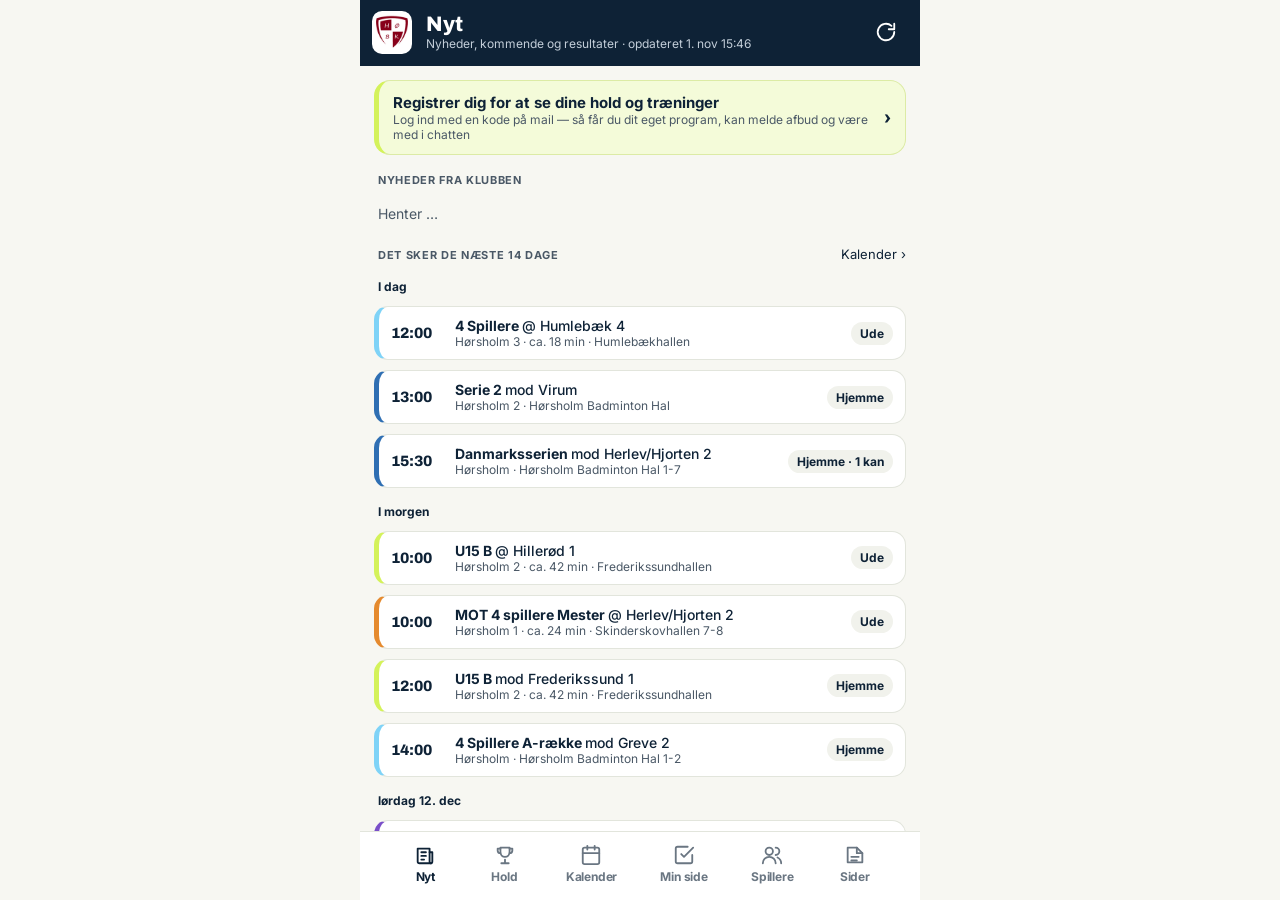
==== index.html @ 7bcad61b "Admin: link til oversigten over appen Co-Authored-By: Claude Opus 5.5 <noreply@anthropic.com> Claude" ====
<!doctype html>
<html lang="da">
<head>
<meta charset="utf-8">
<meta name="viewport" content="width=device-width, initial-scale=1, viewport-fit=cover">
<title>HØBK Holdkampe</title>
<meta name="description" content="Hørsholm Badminton Klub — holdkampe, resultater, klubrangliste og spillere.">
<meta name="theme-color" content="#0E2236">
<link rel="manifest" href="manifest.webmanifest">
<link rel="icon" href="favicon.ico" sizes="any">
<link rel="icon" href="icon-192.png" type="image/png">
<link rel="apple-touch-icon" href="icon-180.png">
<meta name="apple-mobile-web-app-capable" content="yes">
<meta name="apple-mobile-web-app-status-bar-style" content="black">
<meta name="apple-mobile-web-app-title" content="HØBK">
<link rel="preconnect" href="https://fonts.googleapis.com">
<link rel="stylesheet" href="https://fonts.googleapis.com/css2?family=Archivo:wght@500;700;800&family=Inter:wght@400;500;600;700&display=swap">
<style>
:root{--akt:#7A4FC9;--plan:#C2255C;--tour:#1E6B3A;--ink:#0E2236;--muted:#4A5866;--muted2:#6A7682;--ground:#F7F7F2;--card:#FFFFFF;--line:#E2E5DC;--line2:#EDEFE8;--accent:#D4F25A;--loss:#F3D6D2;--draw:#E7ECF1;--soft:#F1F2EC;--hi:#F4FBD9;--navy2:#1B3550;--seg:#E7EAE1}
*{box-sizing:border-box}
html,body{margin:0;background:var(--ground);color:var(--ink);font-family:Inter,system-ui,sans-serif;font-size:15px;line-height:1.4;-webkit-text-size-adjust:100%}
button{font-family:inherit;color:inherit;cursor:pointer}
a{color:var(--ink)}
/* Fast ramme: top og menu ligger fast, kun indholdet ruller (undgår at menuen hopper på iPhone-hjemmeskærmsapps) */
.app{position:fixed;top:0;bottom:0;left:0;right:0;max-width:560px;margin:0 auto;display:flex;flex-direction:column;background:var(--ground);overflow:hidden}
.top{flex:0 0 auto;position:relative;z-index:5;background:var(--ink);color:#fff;padding:calc(10px + env(safe-area-inset-top)) 12px 12px;display:flex;align-items:center;gap:6px;min-height:56px}
.top .back{width:44px;height:44px;flex:0 0 auto;border:0;border-radius:999px;background:transparent;color:#fff;display:flex;align-items:center;justify-content:center}
.top .back:focus-visible{outline:2px solid var(--accent)}
.top .back[hidden]{display:none}
.top .homebtn{margin-left:auto;width:40px;height:44px;flex:0 0 auto;border:0;border-radius:999px;background:transparent;color:#C3CED9;display:flex;align-items:center;justify-content:center}
.top .homebtn[hidden]{display:none}
.top .homebtn.on{color:var(--accent)}
.top .homebtn.on svg{fill:var(--accent)}
.top .homebtn:not([hidden])+.adminbtn{margin-left:0}
.top .homebtn:not([hidden])~.refresh{margin-left:0}
.top .adminbtn{margin-left:auto;width:44px;height:44px;flex:0 0 auto;border:0;border-radius:999px;background:transparent;color:#fff;display:flex;align-items:center;justify-content:center}
.top .adminbtn[hidden]{display:none}
.top .adminbtn.on{background:rgba(255,255,255,.16);color:var(--accent)}
.top .adminbtn:focus-visible{outline:2px solid var(--accent)}
.top .adminbtn:not([hidden])+.refresh{margin-left:0}
.top .refresh{margin-left:auto;width:44px;height:44px;flex:0 0 auto;border:0;border-radius:999px;background:transparent;color:#fff;display:flex;align-items:center;justify-content:center}
.top .refresh:focus-visible{outline:2px solid var(--accent)}
.top .refresh.spin svg{animation:spin .8s linear infinite}
@keyframes spin{to{transform:rotate(360deg)}}
.top .t{display:flex;flex-direction:column;min-width:0;padding-left:8px}
.top.has-back .t{padding-left:0}
.top h1{margin:0;font-family:Archivo,sans-serif;font-weight:800;font-size:21px;line-height:1.15;white-space:nowrap;overflow:hidden;text-overflow:ellipsis}
.top .sub{font-size:12px;color:#C3CED9;white-space:nowrap;overflow:hidden;text-overflow:ellipsis}
main>*{flex-shrink:0}   /* indholdet må ikke presses sammen nu hvor main har fast højde */
main{flex:1 1 auto;min-height:0;overflow-y:auto;-webkit-overflow-scrolling:touch;overscroll-behavior-y:contain;padding:14px 14px 28px;display:flex;flex-direction:column;gap:10px}
.card{background:var(--card);border:1px solid var(--line);border-radius:16px}
.row{width:100%;min-height:60px;padding:12px 14px;display:flex;justify-content:space-between;align-items:center;gap:10px;text-align:left;font-size:inherit}
button.card:hover{border-color:#C9CEC2}
button.card:focus-visible,.chip:focus-visible,.seg button:focus-visible,nav.tabs a:focus-visible{outline:2px solid var(--ink);outline-offset:2px}
.col{display:flex;flex-direction:column;min-width:0}
.h{font-family:Archivo,sans-serif;font-weight:800}
.s{font-size:13px;color:var(--muted)}
.xs{font-size:12px;color:var(--muted)}
.lbl{font-size:11px;font-weight:700;letter-spacing:.06em;text-transform:uppercase;color:var(--muted);margin:8px 4px 0}
.pill{font-size:12px;font-weight:700;padding:4px 9px;border-radius:999px;white-space:nowrap}
.mark{border-radius:6px;padding:1px 8px;font-size:12px;font-weight:800}
.ellip{white-space:nowrap;overflow:hidden;text-overflow:ellipsis}
.tiles{display:grid;grid-template-columns:repeat(3,minmax(0,1fr));gap:8px}
.tile{padding:10px 12px;display:flex;flex-direction:column}
.tile b{font-family:Archivo,sans-serif;font-weight:800;font-size:21px}
.seg{display:grid;gap:4px;background:var(--seg);border-radius:999px;padding:4px}
.seg button{min-height:40px;border:0;border-radius:999px;background:transparent;font-weight:500;font-size:14px}
.seg button[aria-selected=true]{background:#fff;font-weight:700}
.chips{display:flex;gap:6px;overflow-x:auto;padding-bottom:2px;scrollbar-width:none}
.chip{flex:0 0 auto;min-height:38px;padding:0 12px;border-radius:999px;border:1px solid var(--ink);background:#fff;font-weight:600;font-size:13px}
.chip[aria-pressed=true]{background:var(--ink);color:#fff}
.mrow{width:100%;min-height:60px;padding:10px 12px;display:grid;grid-template-columns:64px minmax(0,1fr) auto;gap:10px;align-items:center;text-align:left;background:#fff;border:1px solid #D6DAD0;border-radius:14px;font-size:inherit}
.mrow.up{border-style:dashed;cursor:default}
.score{font-family:Archivo,sans-serif;font-weight:800;font-size:14px;padding:5px 8px;border-radius:9px;white-space:nowrap}
table{width:100%;border-collapse:collapse;font-size:13px}
th{color:var(--muted);font-weight:600;text-align:left;padding:8px 6px}
td{padding:9px 6px;border-top:1px solid var(--line2)}
.r{text-align:right}
.us td{background:var(--hi);font-weight:700}
.legend{display:flex;flex-wrap:wrap;gap:4px 10px;font-size:11px;color:var(--muted)}
.legend span{display:inline-flex;align-items:center;gap:4px}
.legend i{width:10px;height:10px;border-radius:999px;display:inline-block}
.av{width:38px;height:38px;flex:0 0 auto;border-radius:999px;display:flex;align-items:center;justify-content:center;font-family:Archivo,sans-serif;font-weight:800;font-size:13px}
.game{padding:10px 12px;display:grid;grid-template-columns:44px minmax(0,1fr) auto;gap:8px;align-items:center}
.pl{border:0;background:transparent;padding:0;text-align:left;font-size:13px;color:var(--ink)}
.pl.ours{font-weight:700;text-decoration:underline;text-underline-offset:2px}
.pl:disabled{cursor:default;text-decoration:none}
.rk{width:100%;min-height:54px;border:0;border-top:1px solid var(--line2);background:#fff;padding:8px 12px;display:grid;grid-template-columns:30px minmax(0,1fr) auto;gap:10px;align-items:center;text-align:left;font-size:inherit}
.rk:first-child{border-top:0}
.rk.top3{background:var(--hi)}
.search{display:flex;align-items:center;gap:8px;padding:0 12px;min-height:46px}
.search input{border:0;outline:0;background:transparent;flex:1 1 auto;font-size:16px;font-family:inherit;color:var(--ink);min-width:0}
nav.tabs{flex:0 0 auto;position:relative;z-index:5;background:#fff;border-top:1px solid var(--line);padding:6px 8px max(8px, calc(env(safe-area-inset-bottom) - 12px))}
nav.tabs .in{max-width:560px;margin:0 auto;display:flex;justify-content:space-evenly;gap:0}
nav.tabs a{flex:0 1 auto;min-width:44px;padding:0 4px;letter-spacing:-.2px;min-height:54px;display:flex;flex-direction:column;align-items:center;justify-content:center;gap:3px;color:var(--muted2);font-size:12px;font-weight:700;text-decoration:none;border-radius:12px}
nav.tabs a[aria-current=page]{color:var(--ink)}
.empty{margin:6px 4px;color:var(--muted);font-size:14px}
.note{margin:2px 4px;font-size:12px;color:var(--muted)}
.big{font-family:Archivo,sans-serif;font-weight:800;font-size:36px;line-height:1}
.loading{padding:40px 16px;text-align:center;color:var(--muted)}

/* ---- Kalender ---- */
.calbar{display:flex;align-items:center;gap:6px}
.calbar .nav{width:44px;height:44px;flex:0 0 auto;border-radius:999px;border:1px solid var(--line);background:#fff;display:flex;align-items:center;justify-content:center}
.calbar .lab{flex:1 1 auto;text-align:center;font-family:Archivo,sans-serif;font-weight:800;font-size:17px}
.calbar .today{min-height:36px;padding:0 12px;border-radius:999px;border:1px solid var(--ink);background:#fff;font-weight:600;font-size:13px}
.chip[aria-pressed=true] .xs{color:inherit;opacity:.75}
.regchips{display:flex;flex-wrap:wrap;gap:6px;overflow:visible}
.filters{display:flex;gap:8px;align-items:center;flex-wrap:wrap}
.filters select{min-height:40px;border-radius:999px;border:1px solid var(--line);background:#fff;padding:0 12px;font-family:inherit;font-size:14px;color:var(--ink);flex:1 1 160px}
.toggle{display:flex;align-items:center;gap:8px;min-height:40px;padding:0 12px;border-radius:999px;border:1px solid var(--line);background:#fff;font-size:14px;font-weight:600}
.toggle input{width:18px;height:18px;accent-color:var(--ink)}
.legend{display:flex;flex-wrap:wrap;gap:4px 12px;font-size:12px;color:var(--muted)}
.legend span{display:flex;align-items:center;gap:5px}
.sw{width:10px;height:10px;border-radius:3px;display:inline-block}
.mgrid{display:grid;grid-template-columns:repeat(7,minmax(0,1fr));gap:3px}
.mgrid .wd{font-size:11px;font-weight:700;color:var(--muted);text-align:center;padding:4px 0}
.mday{min-height:74px;border:1px solid var(--line);border-radius:10px;background:#fff;padding:4px 3px;display:flex;flex-direction:column;gap:2px;text-align:left;font-size:inherit;overflow:hidden}
.mday.out{background:transparent;border-color:transparent;color:#A3ADB6}
.mday.now{border:2px solid var(--ink)}
.mday .n{font-size:12px;font-weight:700;padding-left:2px}
.mday{min-height:52px;align-items:center;justify-content:flex-start;gap:5px}
.mday .dots{display:flex;flex-wrap:wrap;gap:3px;justify-content:center;max-width:100%}
.mday .dots i{width:8px;height:8px;border-radius:50%;box-sizing:border-box;display:block}
.mday.sel{background:var(--ink);border-color:var(--ink);color:#fff}
.mday.sel .dots i{box-shadow:0 0 0 1.5px var(--ink)}
.mday.fe:not(.sel){background:var(--soft)}
.mday .fe{font-size:9px;color:var(--muted);font-weight:600}
.calfbtn{flex:0 0 auto;min-height:40px;padding:0 12px;border-radius:999px;border:1.5px solid var(--ink);background:#fff;color:var(--ink);display:flex;align-items:center;gap:6px;font-weight:700;font-size:13px}
.calfbtn.on{background:var(--ink);color:#fff}
.calchips .chip{display:inline-flex;align-items:center;gap:5px;min-height:34px;font-size:12px}
.sw{display:inline-block;width:10px;height:10px;border-radius:50%;vertical-align:-1px;box-sizing:border-box}
.callegend{gap:4px 12px}
.calsheet-bg{position:fixed;inset:0;background:rgba(14,34,54,.45);z-index:20}
.calsheet{position:fixed;left:0;right:0;bottom:0;max-width:560px;margin:0 auto;max-height:86%;overflow-y:auto;background:var(--ground);border-radius:22px 22px 0 0;padding:14px 16px calc(18px + env(safe-area-inset-bottom));z-index:21;display:flex;flex-direction:column;gap:10px;box-shadow:0 -8px 30px rgba(0,0,0,.18)}
.calsheet>*{flex-shrink:0}
.calsheet .chip{display:inline-flex;align-items:center;gap:6px}
.calsheet .lbl{margin:6px 2px 0}
.calpre{display:grid;grid-template-columns:repeat(2,minmax(0,1fr));gap:8px}
.calpre button{min-height:56px;border-radius:14px;border:1px solid var(--line);background:#fff;text-align:left;padding:8px 12px;display:flex;flex-direction:column;justify-content:center;font-size:inherit}
.calpre button b{font-size:15px}.calpre button span{font-size:11px;color:var(--muted)}
.calpre button[aria-pressed=true]{background:var(--ink);border-color:var(--ink);color:#fff}.calpre button[aria-pressed=true] span{color:#C3CED9}
.caltog{display:flex;align-items:center;gap:10px;padding:11px 12px;border-top:1px solid var(--line2);font-size:14px}
.caltog:first-child{border-top:0}.caltog span{flex:1}.caltog input{width:20px;height:20px}
.evlist{overflow:hidden}
.evrow{width:100%;display:flex;align-items:center;gap:10px;padding:9px 12px;border:0;border-top:1px solid var(--line2);background:none;text-align:left;font-size:inherit;color:inherit;min-height:52px}
.evrow:first-child{border-top:0}
.evrow .cbar{width:4px;align-self:stretch;border-radius:2px;flex:0 0 auto;box-sizing:border-box}
.evrow .t{font-size:13px;width:42px;flex:0 0 auto;font-variant-numeric:tabular-nums}
.dlab{display:block;margin:8px 4px 0;font-weight:700;color:var(--ink)}
.dlab.dsel{background:var(--ink);color:#fff;border-radius:999px;padding:3px 10px;align-self:flex-start;display:inline-block;scroll-margin-top:80px}
.bar{display:block;border-radius:4px;padding:1px 3px;font-size:10px;font-weight:700;line-height:1.35;white-space:nowrap;overflow:hidden;text-overflow:ellipsis}
.bar.tr{background:transparent!important;border:1px dashed #9AA6B1;color:var(--muted);font-weight:600}
.more{font-size:10px;color:var(--muted);padding-left:2px}
.ev{display:grid;grid-template-columns:54px minmax(0,1fr) auto;gap:10px;align-items:center;padding:10px 12px;width:100%;text-align:left;font-size:inherit;background:#fff;border:1px solid var(--line);border-left-width:5px;border-radius:14px}
.ev.tr{border-style:dashed;border-left-style:solid;background:#FBFBF8}
.ev .tm{font-family:Archivo,sans-serif;font-weight:800;font-size:15px;line-height:1.1}
.dayhead{display:flex;justify-content:space-between;align-items:baseline;margin:10px 4px 0}
.dayhead b{font-size:14px}
.dayhead.now b{text-decoration:underline;text-decoration-thickness:2px;text-underline-offset:3px}
.ygrid{display:grid;grid-template-columns:repeat(2,minmax(0,1fr));gap:10px}
@media (min-width:480px){.ygrid{grid-template-columns:repeat(3,minmax(0,1fr))}}
.ymon{padding:8px;border-radius:14px}
.ymon h3{margin:0 0 4px 2px;font-size:13px;font-family:Archivo,sans-serif;display:flex;justify-content:space-between}
.ymon h3 span{font-family:Inter,sans-serif;font-weight:600;color:var(--muted);font-size:11px}
.yg{display:grid;grid-template-columns:repeat(7,minmax(0,1fr));gap:1px}
.yd{aspect-ratio:1;border:0;background:transparent;padding:0;font-size:9px;color:var(--muted);display:flex;flex-direction:column;align-items:center;justify-content:center;gap:1px;border-radius:5px}
.yd.has{color:var(--ink);font-weight:700;background:var(--soft)}
.yd.now{outline:1.5px solid var(--ink)}
.yd i{width:5px;height:5px;border-radius:999px;display:block}

/* ---- Tilmelding ---- */
.reg{display:flex;flex-wrap:wrap;gap:6px;align-items:center}
.rb{min-height:40px;padding:0 14px;border-radius:999px;border:1.5px solid var(--ink);background:#fff;font-weight:700;font-size:13px}
.rb[aria-pressed=true].ja{background:var(--accent);border-color:var(--accent)}
.rb[aria-pressed=true].nej{background:var(--loss);border-color:#E3B4AD}
.rb[aria-pressed=true].maaske{background:#FFE3C2;border-color:#F3C58F}
.rb:disabled{opacity:.6}
.rb.follow{align-self:flex-start;min-height:44px;font-size:14px}
.rb.follow[aria-pressed=true]{background:var(--accent);border-color:var(--accent)}
.star{color:#C99A06}
.news{color:var(--tour,#1E6B3A);font-weight:600}
.pagec{padding:14px 16px;font-size:15px;line-height:1.55;overflow-wrap:anywhere}
.pagec h1{font-size:21px;line-height:1.2;margin:4px 0 10px}.pagec h2{font-size:18px;margin:16px 0 6px}.pagec h3,.pagec h4{font-size:16px;margin:14px 0 4px}
.pagec p{margin:0 0 10px}.pagec img{max-width:100%;height:auto;border-radius:8px}.pagec a{color:#2F6FB3;font-weight:600}
.pagec table{border-collapse:collapse;display:block;overflow-x:auto;max-width:100%;font-size:13px}.pagec td,.pagec th{border:1px solid var(--line);padding:4px 6px;vertical-align:top}
.pagec ul,.pagec ol{padding-left:20px;margin:0 0 10px}
.sgroup{padding:4px 0}.sgroup a{display:flex;justify-content:space-between;align-items:center;gap:8px;padding:11px 14px;border-top:1px solid var(--line2);color:inherit;text-decoration:none;font-size:15px}
.sgroup a:first-of-type{border-top:0}.newdot{font-size:11px;font-weight:800;color:#1E5A2E;background:#E3F3E6;border-radius:999px;padding:2px 7px;white-space:nowrap}
.route{display:inline-flex;align-items:center;gap:8px;min-height:44px;padding:0 16px;border-radius:999px;background:var(--ink);color:#fff;font-weight:700;font-size:14px;text-decoration:none;align-self:flex-start}
.route svg{flex:none}
.tlinks{display:flex;flex-wrap:wrap;gap:8px}
.rb.tlink{display:inline-flex;align-items:center;min-height:44px;text-decoration:none;color:var(--ink);font-size:14px}
.drive{display:inline-flex;align-items:center;gap:6px;font-weight:600}
.cnt{font-size:12px;color:var(--muted);margin-left:auto}
.who summary{cursor:pointer;font-size:13px;font-weight:600;color:var(--ink);padding:4px 0;list-style-position:inside}
.who ul{margin:4px 0 0;padding:0;list-style:none;display:flex;flex-wrap:wrap;gap:4px}
.who li{font-size:12px;padding:3px 9px;border-radius:999px;background:var(--soft)}
.who li.ja{background:var(--hi)}
.who li.nej{background:#FBEDEB;color:#6B3A33}
.who li.maaske{background:#FFF2E2}
.evwrap{display:flex;flex-direction:column;gap:8px;background:#fff;border:1px solid var(--line);border-left:5px solid #9AA6B1;border-radius:14px;padding:10px 12px}
.evwrap.tr{border-style:dashed;border-left-style:solid;background:#FBFBF8}
.evwrap .evtop{display:grid;grid-template-columns:66px minmax(0,1fr) auto;gap:10px;align-items:center;background:transparent;border:0;padding:0;text-align:left;font-size:inherit;width:100%}
.me{display:flex;align-items:center;gap:10px;padding:10px 12px}
.toast{position:fixed;left:50%;bottom:calc(84px + env(safe-area-inset-bottom));transform:translateX(-50%);background:var(--ink);color:#fff;padding:10px 16px;border-radius:999px;font-size:14px;font-weight:600;z-index:20;box-shadow:0 6px 20px rgba(0,0,0,.2);max-width:90vw}
.toast[hidden]{display:none}

/* ---- Turneringer ---- */
.tcard{display:grid;grid-template-columns:66px minmax(0,1fr) auto;gap:10px;align-items:center;width:100%;padding:10px 12px;text-align:left;font-size:inherit;background:#fff;border:1px solid var(--line);border-left:5px solid var(--tour);border-radius:14px}
.tdate{display:flex;flex-direction:column;line-height:1.2}
.tdate b{font-family:Archivo,sans-serif;font-size:15px}
.cls{display:inline-block;font-size:11px;font-weight:700;padding:2px 7px;border-radius:999px;background:#E2F1E6;color:#124526;margin:2px 4px 0 0}
.cls.fit{background:var(--tour);color:#fff}
.dl{font-size:11px;font-weight:700;padding:3px 8px;border-radius:999px;white-space:nowrap}
.dl.open{background:var(--hi);color:var(--ink)}
.dl.closed{background:var(--soft);color:var(--muted)}
.lvhead{display:flex;justify-content:space-between;align-items:baseline;margin:12px 4px 0}
.lvhead b{font-family:Archivo,sans-serif;font-size:16px}

/* ---- Holdopstilling ---- */
.pick{display:grid;grid-template-columns:28px minmax(0,1fr) auto;gap:10px;align-items:center;width:100%;min-height:54px;padding:8px 12px;text-align:left;font-size:inherit;background:#fff;border:1px solid var(--line);border-radius:14px}
.pick[aria-pressed=true]{border-color:var(--ink);background:var(--hi)}
.box{width:24px;height:24px;border-radius:7px;border:2px solid var(--ink);display:flex;align-items:center;justify-content:center;font-weight:800;font-size:14px}
.pick[aria-pressed=true] .box{background:var(--ink);color:#fff}
.av-ja{background:var(--accent)} .av-maaske{background:#FFE3C2} .av-nej{background:var(--loss)} .av-none{background:var(--soft);color:var(--muted)}
.savebar{position:sticky;bottom:calc(76px + env(safe-area-inset-bottom));z-index:4;display:flex;gap:8px;align-items:center;justify-content:space-between;background:var(--ink);color:#fff;border-radius:16px;padding:10px 12px;box-shadow:0 8px 24px rgba(0,0,0,.18)}
.savebar .rb{border-color:#fff;background:var(--accent);color:var(--ink)}
.slot{display:grid;grid-template-columns:52px minmax(0,1fr);gap:10px;align-items:center;padding:10px 12px;border-top:1px solid var(--line2)}
.slot:first-child{border-top:0}
.slot select{width:100%;min-height:40px;border-radius:10px;border:1px solid var(--line);background:#fff;font-family:inherit;font-size:14px;padding:0 8px;color:var(--ink)}
.warn{font-size:12px;color:#8A4B00;background:#FFF2E2;border-radius:10px;padding:8px 10px}
/* Chat + nyheder */
nav.tabs a{position:relative}
nav.tabs a .dot{position:absolute;top:8px;left:calc(50% + 8px);width:9px;height:9px;border-radius:50%;background:#D93A2B;border:2px solid #fff}
.badge{min-width:22px;height:22px;padding:0 7px;border-radius:999px;background:var(--ink);color:#fff;font-size:12px;font-weight:800;display:inline-flex;align-items:center;justify-content:center}
.news{width:100%;text-align:left;padding:12px 14px;display:flex;flex-direction:column;gap:3px;font-size:inherit}
.news.new{border-left:5px solid var(--accent)}
.news.plan{border-left:5px solid var(--plan)}
.news.web{border-left:5px solid var(--akt)}
.usr{display:flex;gap:10px;align-items:flex-start;padding:10px 12px;border-top:1px solid var(--line2)}
.usr:first-child{border-top:0}
.usr a{color:var(--muted)}
.upill{font-size:10px;font-weight:800;border-radius:6px;padding:1px 6px}
.regcta{min-height:64px;background:var(--hi);border-color:#DCEBA5;border-left:5px solid var(--accent)}
.helpcard{width:100%;text-align:left;font-size:inherit;padding:12px 14px;display:flex;flex-direction:column;gap:8px;background:#FFF7EC;border:2px solid #F3B35B}
.helphead{display:flex;align-items:center;gap:10px}
.helphead b{font-size:16px;line-height:1.25}
.helpicon{font-size:24px;flex:0 0 auto}
.helpbar{display:block;height:8px;border-radius:999px;background:#F3D3A6;overflow:hidden}
.helpbar i{display:block;height:100%;background:#1E8A4C;border-radius:999px}
.helpstatus{border-radius:14px;padding:10px 14px;font-weight:700;font-size:14px;background:#FFF7EC;border:2px solid #F3B35B;display:flex;flex-direction:column;gap:6px}
.helpstatus.done{background:#E6F4EA;border-color:#1E8A4C;color:#14532D}
.planev b.ellip::before,.news.plan>b::before{content:'◆ ';color:var(--plan);font-size:.85em}
.bar.planbar::before{content:'◆';margin-right:2px}
.mseg button{display:flex;align-items:center;justify-content:center;gap:6px}
.mtabs{padding:2px 0 4px;margin:0 -14px;padding-left:14px;padding-right:14px}
.mtabs .chip{display:inline-flex;align-items:center;gap:5px;min-height:40px;padding:0 11px}
.mtabs .chip.par[aria-pressed=true]{background:#5F7D0F;border-color:#5F7D0F}
.badge.warnb{background:#F3B35B;color:#0E2236}
.why{font-size:11px;font-weight:700;border-radius:999px;padding:3px 9px;background:var(--soft)}
.why.sel{background:var(--accent);font-weight:800}
.kidreg{display:flex;flex-direction:column;gap:4px;padding:6px 2px 0;border-top:1px solid var(--line2)}
.kidnext{width:100%;border:0;border-top:1px solid var(--line2);background:none;padding:8px 0 0;display:flex;justify-content:space-between;align-items:center;gap:8px;text-align:left;font-size:inherit}
.badge.sm{min-width:18px;height:18px;font-size:11px;padding:0 5px}
.alert{border-left:5px solid #F3B35B;background:#FFF7EC}
.tile.warn2{background:#FFF7EC;border-color:#F3D3A6}
.evwrap.ans{box-shadow:inset 0 0 0 2px #F3C58F}
.need{color:#8A4B00}
.ovhead{width:100%;text-align:left;padding:10px 14px;display:flex;justify-content:space-between;align-items:center;gap:10px;font-size:inherit;border-left:5px solid var(--plan);margin-top:6px}
.ovtasks{overflow:hidden;margin-top:-4px}
.ovrow{display:flex;gap:10px;align-items:center;padding:9px 12px;border-top:1px solid var(--line2);border-left:5px solid var(--line)}
.ovrow:first-child{border-top:0}
.ovtime{flex:0 0 auto;width:74px;font-size:12px;font-weight:700;font-variant-numeric:tabular-nums}
.ovcount{flex:0 0 auto;min-width:42px;text-align:center;font-family:Archivo,sans-serif;font-weight:800;font-size:14px;border-radius:999px;padding:3px 8px}
.ovrow.st-full{border-left-color:var(--accent)} .ovrow.st-full .ovcount{background:var(--accent)}
.ovrow.st-part{border-left-color:#F3B35B} .ovrow.st-part .ovcount{background:#FFE3C2}
.ovrow.st-none{border-left-color:#E07A6E} .ovrow.st-none .ovcount{background:var(--loss)}
.ovrow.st-open{border-left-color:#B9D6F2} .ovrow.st-open .ovcount{background:#E3EEF9}
.news b{font-size:15px;color:var(--ink)}
.newtag{color:var(--ink);background:var(--accent);border-radius:6px;padding:0 6px}
.clamp{display:-webkit-box;-webkit-line-clamp:2;-webkit-box-orient:vertical;overflow:hidden}
.snakbar{display:flex;align-items:center;gap:10px}
.chip.mute.on{background:#1E8A4C;border-color:#1E8A4C;color:#fff}
.chip.mute.off{background:#C8352B;border-color:#C8352B;color:#fff}
.msgs{flex:1 0 auto;display:flex;flex-direction:column;justify-content:flex-end;gap:4px;padding-bottom:4px}
.msgday{align-self:center;font-size:11px;font-weight:700;color:var(--muted);text-transform:uppercase;letter-spacing:.05em;margin:10px 0 4px}
.msg{max-width:84%;align-self:flex-start;background:var(--card);border:1px solid var(--line);border-radius:16px 16px 16px 4px;padding:7px 12px;display:flex;flex-direction:column;gap:2px;overflow-wrap:anywhere}
.msg.me{align-self:flex-end;background:var(--hi);border-color:#DCEBA5;border-radius:16px 16px 4px 16px}
main.chat{padding-bottom:0}
.msg.pending{opacity:.6}
.msg .who2{font-size:12px;font-weight:700;color:var(--muted)}
.msg.me .who2{align-self:flex-end}
.msg .par{font-weight:700;font-size:11px;color:#fff;background:#5F7D0F;border-radius:6px;padding:1px 6px;margin-left:4px;white-space:nowrap}
.msg .txt{font-size:15px;line-height:1.4}
.msg .meta{align-self:flex-end;font-size:11px;color:var(--muted2);display:flex;gap:8px;align-items:center}
.msg .del{border:0;background:none;padding:2px 0;font-size:11px;color:var(--muted);text-decoration:underline;min-height:24px}
.compose{position:sticky;bottom:0;margin:0 -14px;padding:8px 14px 10px;background:var(--ground);border-top:1px solid var(--line);display:flex;gap:8px;align-items:flex-end}
.compose textarea{flex:1 1 auto;min-height:44px;max-height:160px;resize:none;border:1px solid var(--line);border-radius:22px;padding:11px 14px;font:inherit;font-size:16px;background:#fff;color:var(--ink)}
.compose .rb{min-height:44px;flex:0 0 auto}
.compose.ro{padding:12px 14px 14px;align-items:center}
.inp{border:1px solid var(--line);border-radius:12px;padding:10px 12px;font:inherit;font-size:16px;background:#fff;color:var(--ink);width:100%}
textarea.inp{resize:vertical;line-height:1.45}
.err{font-size:12px;color:#7A1A12;background:#FBE1DD;border-radius:10px;padding:8px 10px}
.okmsg{font-size:12px;color:#1E5A2E;background:#E3F3E6;border-radius:10px;padding:8px 10px}
.infomsg{font-size:12px;color:#3C4A57;background:#EEF1F4;border-radius:10px;padding:8px 10px}
.st{font-size:11px;font-weight:800;padding:3px 9px;border-radius:999px;white-space:nowrap}
.st-udkast{background:var(--soft)} .st-klar{background:#FFE3C2} .st-indtastet{background:var(--accent)}
.brand{flex:none;width:40px;height:43px;padding:3px 4px;background:#fff;border-radius:10px;object-fit:contain;box-sizing:border-box}
.back:not([hidden])+.brand{display:none}
/* Samkørsel */
.ride{padding:12px;display:flex;flex-direction:column;gap:10px}
.rcar{border:1px solid var(--line2);border-radius:12px;padding:10px 12px;display:flex;flex-direction:column;gap:6px}
.rcar.full{background:var(--bg)}
.rcar .rtop{display:flex;align-items:center;gap:8px}
.rcar .seats{margin-left:auto;font-size:12px;font-weight:800;border-radius:999px;padding:3px 9px;background:var(--accent);white-space:nowrap}
.rcar.full .seats{background:var(--seg)}
.rpass{display:flex;flex-wrap:wrap;gap:6px}
.rpass>span{font-size:12px;font-weight:600;background:var(--seg);border-radius:999px;padding:4px 9px}
.rpass>span.me{background:var(--ink);color:#fff}
.rpass .free{background:transparent;border:1.5px dashed var(--muted2);color:var(--muted)}
.rform{display:flex;flex-direction:column;gap:8px;padding:10px 12px;border-radius:12px;background:var(--bg)}
.rform input[type=text],.rform input[type=time],.rform select{min-height:40px;border:1px solid var(--line2);border-radius:10px;padding:0 10px;font:inherit;background:#fff;width:100%;box-sizing:border-box}
.rb.rsel[aria-pressed=true]{background:var(--ink);color:#fff}
.rb.take{background:var(--accent);border-color:var(--accent)}
</style>
</head>
<body>
<div class="app">
<header class="top" id="top">
<button class="back" id="back" aria-label="Tilbage" hidden>
<svg width="22" height="22" viewBox="0 0 24 24" fill="none" stroke="currentColor" stroke-width="2" stroke-linecap="round" stroke-linejoin="round" aria-hidden="true"><path d="M15 18l-6-6 6-6"/></svg>
</button>
<img class="brand" src="logo.png" alt="Hørsholm Badminton Klub" width="40" height="43">
<div class="t"><h1 id="title">HØBK</h1><span class="sub" id="subtitle">Henter data …</span></div>
<button class="homebtn" id="homeBtn" aria-label="Gør til min forside" hidden><svg width="22" height="22" viewBox="0 0 24 24" fill="none" stroke="currentColor" stroke-width="2" stroke-linejoin="round" aria-hidden="true"><path d="M12 3.5l2.6 5.3 5.9.9-4.3 4.1 1 5.8L12 16.9l-5.2 2.7 1-5.8-4.3-4.1 5.9-.9z"/></svg></button>
<button class="adminbtn" id="adminBtn" aria-label="Administration" hidden><svg width="22" height="22" viewBox="0 0 24 24" fill="none" stroke="currentColor" stroke-width="2" stroke-linecap="round" stroke-linejoin="round" aria-hidden="true"><path d="M12 3l8 3v6c0 4.5-3.4 8.3-8 9-4.6-.7-8-4.5-8-9V6z"/><path d="M9 12l2 2 4-4"/></svg></button>
<button class="refresh" id="refresh" aria-label="Opdater data"><svg width="22" height="22" viewBox="0 0 24 24" fill="none" stroke="currentColor" stroke-width="2" stroke-linecap="round" stroke-linejoin="round" aria-hidden="true"><path d="M21 12a9 9 0 1 1-3-6.7"/><path d="M21 3v6h-6"/></svg></button>
</header>
<main id="main"><div class="loading">Henter holdkampe …</div></main>
<nav class="tabs" aria-label="Faner"><div class="in">
<a href="#/nyt" data-tab="nyt"><svg width="22" height="22" viewBox="0 0 24 24" fill="none" stroke="currentColor" stroke-width="2" stroke-linecap="round" stroke-linejoin="round" aria-hidden="true"><path d="M4 5h13v14a2 2 0 0 0 2 2H6a2 2 0 0 1-2-2z"/><path d="M17 9h3v10a2 2 0 0 1-2 2"/><path d="M8 9h5M8 13h5M8 17h3"/></svg>Nyt</a>
<a href="#/hold" data-tab="hold"><svg width="22" height="22" viewBox="0 0 24 24" fill="none" stroke="currentColor" stroke-width="2" stroke-linecap="round" stroke-linejoin="round" aria-hidden="true"><path d="M8 21h8M12 17v4M7 4h10v5a5 5 0 0 1-10 0z"/><path d="M17 5h3v2a3 3 0 0 1-3 3M7 5H4v2a3 3 0 0 0 3 3"/></svg>Hold</a>
<a href="#/kalender" data-tab="kalender"><svg width="22" height="22" viewBox="0 0 24 24" fill="none" stroke="currentColor" stroke-width="2" stroke-linecap="round" stroke-linejoin="round" aria-hidden="true"><rect x="3" y="4" width="18" height="18" rx="2"/><path d="M16 2v4M8 2v4M3 10h18"/></svg>Kalender</a>
<a href="#/tilmeld" data-tab="tilmeld"><svg width="22" height="22" viewBox="0 0 24 24" fill="none" stroke="currentColor" stroke-width="2" stroke-linecap="round" stroke-linejoin="round" aria-hidden="true"><path d="M9 11l3 3L22 4"/><path d="M21 12v7a2 2 0 0 1-2 2H5a2 2 0 0 1-2-2V5a2 2 0 0 1 2-2h11"/></svg>Min side</a>
<a href="#/spillere" data-tab="spillere"><svg width="22" height="22" viewBox="0 0 24 24" fill="none" stroke="currentColor" stroke-width="2" stroke-linecap="round" stroke-linejoin="round" aria-hidden="true"><circle cx="9" cy="8" r="4"/><path d="M2 21a7 7 0 0 1 14 0M16 4a4 4 0 0 1 0 8M22 21a7 7 0 0 0-4-6.3"/></svg>Spillere</a>
<a href="#/sider" data-tab="sider"><svg width="22" height="22" viewBox="0 0 24 24" fill="none" stroke="currentColor" stroke-width="2" stroke-linecap="round" stroke-linejoin="round" aria-hidden="true"><path d="M4 4h10l6 6v10a0 0 0 0 1 0 0H4z"/><path d="M14 4v6h6M8 14h8M8 18h6"/></svg>Sider</a>
</div></nav>
</div>
<div class="toast" id="toast" role="status" aria-live="polite" hidden></div>

<script>
(function () {
  'use strict';
  // ---- App-version: find ud af om index.html er ændret på serveren ----
  // Telefoner (især "Føj til hjemmeskærm" på iPhone) gemmer siden og genåbner den uden at hente den igen.
  // Vi sammenligner appens egen kode (script + stylesheet) med den nyeste udgave på GitHub Pages.
  var SELF = document.currentScript;
  function codeSig(doc, script) {
    var txt = Array.prototype.map.call(doc.querySelectorAll('style'), function (x) { return x.textContent; }).join('') + (script ? script.textContent : '');
    var h = 5381; for (var i = 0; i < txt.length; i++) h = ((h << 5) + h + txt.charCodeAt(i)) | 0;
    return txt.length + ':' + (h >>> 0).toString(36);
  }
  var MY_SIG = codeSig(document, SELF);
  try {   // fjern ?v=… fra adresselinjen efter en opdatering
    var APP_RELOAD = /[?&]v=/.test(location.search);   // genindlæst pga. ny version — bliv på samme skærm
    if (/[?&]v=/.test(location.search)) history.replaceState(null, '', location.pathname + location.hash);
  } catch (e) {}
  function checkAppVersion(fromButton) {
    return fetch('index.html?t=' + Date.now(), { cache: 'no-store' }).then(function (r) { return r.ok ? r.text() : ''; }).then(function (html) {
      if (!html) return false;
      var doc = new DOMParser().parseFromString(html, 'text/html');
      var scripts = Array.prototype.slice.call(doc.querySelectorAll('script')).sort(function (a, b) { return b.textContent.length - a.textContent.length; });
      var sig = codeSig(doc, scripts[0]);
      if (sig === MY_SIG) return false;
      var tried = ''; try { tried = sessionStorage.getItem('hoebk_reload') || ''; } catch (e) {}
      if (tried === sig && !fromButton) return false;   // undgå genindlæsnings-løkke hvis serveren endnu ikke er helt opdateret
      try { sessionStorage.setItem('hoebk_reload', sig); } catch (e) {}
      location.replace(location.pathname + '?v=' + Date.now() + location.hash);
      return true;
    }).catch(function () { return false; });
  }
  var ORDER = ['Danmarksserien', 'Serie 2', '4 Spillere', '4 Spillere A-række', 'MOT 4+4 Elite/Mester',
    'MOT 4+4 Serie 3-4', 'MOT 4 spillere Mester', 'U15 A', 'U15 B', 'U13 A', 'U13 B', 'U13 C-D', 'U13 D', 'U11 C', 'U11 Dx'];
  var MONS = ['jan', 'feb', 'mar', 'apr', 'maj', 'jun', 'jul', 'aug', 'sep', 'okt', 'nov', 'dec'];
  var DAYS = ['sø', 'ma', 'ti', 'on', 'to', 'fr', 'lø'];
  // Farve på spillerens cirkel = rækken spilleren har flest kampe i (samme farver som kalenderen).
  // Forældre: mørk ungdomsgrøn. Spillere uden holdkampe og uden niveau: grå.
  var PARENT = { bg: '#5F7D0F', fg: '#FFFFFF' };
  var NOLEVEL = { bg: '#C9CED3', fg: '#0E2236' };
  function isParentId(id) { return /^p:/.test(String(id || '')); }
  function playerColor(p) {
    if (!p) return NOLEVEL;
    if (!p.teams || !p.teams.length) {   // ingen holdkampe: ud fra rangliste-niveau (U… = ungdom, SEN… = senior)
      var lv = (typeof playerLevels === 'function' ? playerLevels(p) : [])[0] || ((p.profile || {}).level || '');
      return /^U\d/.test(lv) ? teamColor('U15') : /^(SEN|MOT|VET|\+)/.test(lv) ? teamColor('Serie') : NOLEVEL;
    }
    var n = {}; (p.games || []).forEach(function (g) { n[g.team] = (n[g.team] || 0) + 1; });
    var main = p.teams.slice().sort(function (a, b) { return (n[b] || 0) - (n[a] || 0); })[0];
    return teamColor(main);
  }
  function hasRank(p) { var pr = p.profile || {}; return !!((pr.rankings && pr.rankings.length) || pr.level); }
  // Filter i spillerlisten (huskes på telefonen)
  var PF = { alle: ['Alle', function () { return true; }], spillet: ['Har spillet', function (p) { return p.played > 0; }],
             rang: ['Har rangering', hasRank], uden: ['Uden rangering', function (p) { return !hasRank(p); }] };
  function isActive(p) {   // har spillet holdkamp i år eller har et niveau/rangliste på badmintonplayer.dk
    var pr = p.profile || {};
    return !!(p.played || (pr.rankings && pr.rankings.length) || pr.level);
  }
  function teamsTxt(p) {   // "U15 B, Serie 2" — eller niveau for spillere uden holdkampe
    if (p.teams && p.teams.length) return p.teams.join(', ');
    var lv = (typeof playerLevels === 'function' ? playerLevels(p) : []);
    return (lv.length ? lv.join(', ') + ' · ' : '') + 'ingen holdkampe i år';
  }
  function avStyle(p) { var c = playerColor(p); return 'background:' + c.bg + ';color:' + c.fg; }
  function colorLegend() {
    return '<div class="legend">' + [['Senior', '#2F6FB3'], ['4 spillere', '#7FD3F7'], ['Motion', '#E58A2E'], ['Ungdom', '#D4F25A'], ['Forælder', PARENT.bg], ['Uden niveau', NOLEVEL.bg]].map(function (x) {
      return '<span><i style="background:' + x[1] + '"></i>' + x[0] + '</span>'; }).join('') + '</div>';
  }
  // Klubranglisten: 1) sejr-% i kampe, 2) ved lighed sæt-% (vundne/spillede sæt), 3) bold-% (vundne/spillede bolde).
  // Procenter i stedet for antal/point, så rækker med 3-sætskampe eller længere sæt ikke får en fordel.
  function pct(a, b) { return a + b ? a / (a + b) : 0; }
  function rankVals(p) { return { m: pct(p.won, p.lost != null ? p.lost : p.played - p.won), s: pct(p.setsWon || 0, p.setsLost || 0), b: pct(p.pointsFor || 0, p.pointsAgainst || 0) }; }
  function rankCmp(A, B) {
    var a = rankVals(A), b = rankVals(B);
    return (b.m - a.m) || (b.s - a.s) || (b.b - a.b) || (B.played - A.played) || A.name.localeCompare(B.name, 'da');
  }
  function pctTxt(x) { return Math.round(x * 100) + '%'; }

  var D = null;            // { teams, players: {id: p}, ids, clubRank: {id: n}, updated }
  var UI = { metric: 'won', filter: 'alle', q: '', seg: 'kampe' };
  var $main = document.getElementById('main');

  var FORCE = 0;   // sættes af opdater-knappen, så alt hentes helt friskt
  function bustParam(ms) { return '?t=' + (FORCE || Math.floor(Date.now() / ms)); }
  function esc(s) { return String(s == null ? '' : s).replace(/[&<>"']/g, function (c) {
    return { '&': '&amp;', '<': '&lt;', '>': '&gt;', '"': '&quot;', "'": '&#39;' }[c]; }); }
  function dTxt(x) { var p = x.split('-'); var dt = new Date(+p[0], +p[1] - 1, +p[2]); return DAYS[dt.getDay()] + ' ' + (+p[2]) + '. ' + MONS[+p[1] - 1]; }
  function ini(n) { var p = n.trim().split(/\s+/); return (p[0] || '').charAt(0) + (p.length > 1 ? p[p.length - 1].charAt(0) : ''); }
  function oBg(o) { return o === 'V' ? 'var(--accent)' : o === 'T' ? 'var(--loss)' : 'var(--draw)'; }
  function oTxt(o) { return o === 'V' ? 'Sejr' : o === 'T' ? 'Nederlag' : o === 'U' ? 'Uafgjort' : ''; }
  function flipScore(s) { return s ? s.split('-').reverse().join('-') : s; }
  function setsTxt(sets) { return sets.map(function (x) { return x[0] + '-' + x[1]; }).join(' '); }

  function load() {
    var bust = bustParam(60000);
    return Promise.all([fetch('data/holdkampe.json' + bust).then(function (r) { return r.json(); }),
                        fetch('data/spillere.json' + bust).then(function (r) { return r.json(); }),
                        fetch('data/traening.json' + bust).then(function (r) { return r.ok ? r.json() : null; }).catch(function () { return null; }),
                        fetch('data/turneringer.json' + bust).then(function (r) { return r.ok ? r.json() : null; }).catch(function () { return null; }),
                        fetch('data/turnering_nyt.json' + bust).then(function (r) { return r.ok ? r.json() : null; }).catch(function () { return null; })])
      .then(function (res) {
        var hk = res[0], sp = res[1], tr = res[2], tu = res[3], nyt = res[4] || {};
        var teams = hk.teams.slice().sort(function (a, b) {
          var ia = ORDER.indexOf(a.label), ib = ORDER.indexOf(b.label);
          return (ia < 0 ? 99 : ia) - (ib < 0 ? 99 : ib);
        });
        var players = {};
        sp.players.forEach(function (p) { if (p.id) players[p.id] = p; });
        var ids = Object.keys(players);
        var overall = ids.filter(function (id) { return players[id].played; }).sort(function (a, b) { return rankCmp(players[a], players[b]); });
        var clubRank = {}; overall.forEach(function (id, i) { clubRank[id] = i + 1; });
        D = { teams: teams, players: players, ids: ids, clubRank: clubRank, updated: sp.updated || hk.updated, training: tr, tours: (tu && tu.tournaments) || [], toursUpdated: tu && tu.updated,
              tourNews: nyt.tournaments || {}, tourAlias: nyt.alias || {} };
        migrateFollows();
        buildEvents();
      });
  }

  function updTxt() {
    var u = new Date(D.updated);
    return 'opdateret ' + u.getDate() + '. ' + MONS[u.getMonth()] + ' ' + ('0' + u.getHours()).slice(-2) + ':' + ('0' + u.getMinutes()).slice(-2);
  }

  function setHeader(title, sub, back) {
    document.getElementById('title').textContent = title;
    document.getElementById('subtitle').textContent = sub;
    var b = document.getElementById('back');
    b.hidden = !back;
    document.getElementById('top').classList.toggle('has-back', !!back);
    document.title = title + ' · HØBK';
    updHomeBtn();
    var ab = document.getElementById('adminBtn');   // administration — kun for holdledere og administratorer
    if (ab) { ab.hidden = !(typeof isLeader === 'function' && isLeader()); ab.classList.toggle('on', /^#\/(admin|holdleder|ledere|tilmeld\/(admin|holdleder))/.test(location.hash)); }
  }
  // "Gør til min forside": en logget-ind bruger kan vælge den side appen åbner på (gemmes på telefonen)
  function myHome() { try { return localStorage.getItem('hoebk_home') || ''; } catch (e) { return ''; } }
  function homeable(h) { return /^#\/(nyt|hold|kalender|tilmeld|spillere|rangliste|sider|side|aktiviteter|turneringer|nyheder|snak\/|spiller\/)/.test(h) && !/^#\/(nyheder\/ny|aktiviteter\/ny|aktivitet\/[^/]+\/ret)/.test(h); }
  function homeKey(h) { return h.replace(/^(#\/kalender\/[a-z]+)\/\d{4}-\d{2}-\d{2}$/, '$1'); }   // kalender: visningen, ikke datoen
  function updHomeBtn() {
    var b = document.getElementById('homeBtn'); if (!b) return;
    var logged = typeof ME !== 'undefined' && ME && ME.token, h = homeKey(location.hash || '#/nyt'), cur = myHome() || '#/nyt';
    b.hidden = !logged || !homeable(h);
    var on = homeKey(cur) === h;
    b.classList.toggle('on', on);
    b.setAttribute('aria-pressed', on);
    b.setAttribute('aria-label', on ? 'Din forside — tryk for at bruge Nyt igen' : 'Gør til min forside');
    b.title = on ? 'Din forside' : 'Gør til min forside';
  }
  function setTab(tab) {
    document.querySelectorAll('nav.tabs a').forEach(function (a) {
      if (a.getAttribute('data-tab') === tab) a.setAttribute('aria-current', 'page'); else a.removeAttribute('aria-current');
    });
  }

  // ---------- Views ----------
  function viewHoldList() {
    setTab('hold'); setHeader('Holdkampe', D.teams.length + ' hold · ' + updTxt(), false);
    return D.teams.map(function (t, i) {
      var played = t.matches.filter(function (m) { return m.played; });
      var last = played[played.length - 1];
      var next = t.matches.filter(function (m) { return !m.played; })[0];
      var chip = last ? esc(last.isHome ? last.result : flipScore(last.result)) + ' ' + esc(last.outcome) : (next ? 'Næste ' + dTxt(next.date) : '–');   // score fra Hørsholms side
      return '<button class="card row" data-go="#/hold/' + i + '">' +
        '<span class="col"><span class="h" style="font-size:17px">' + (isFollowed(teamFid(t)) ? '<span class="star" aria-label="Følger">★</span> ' : '') + esc(t.label) + '</span>' +
        '<span class="s">' + esc(t.name) + ' · nr. ' + esc(+t.position ? t.position : '–') + ' af ' + t.standing.length + '</span></span>' +
        '<span class="pill" style="background:' + (last ? oBg(last.outcome) : 'var(--soft)') + '">' + chip + '</span></button>';
    }).join('');
  }

  function viewTeam(ti) {
    var t = D.teams[ti]; if (!t) return viewHoldList();
    setTab('hold'); setHeader(t.label, t.name + ' · ' + t.pulje, true);
    var me = t.standing.filter(function (r) { return r.isUs; })[0] || {};
    var played = t.matches.filter(function (m) { return m.played; }).length;
    var h = '<div class="tiles">' +
      '<div class="card tile"><span class="lbl" style="margin:0">Placering</span><b>' + esc(t.position || '–') + ' / ' + t.standing.length + '</b></div>' +
      '<div class="card tile"><span class="lbl" style="margin:0">Point</span><b>' + esc(me.points || '–') + '</b></div>' +
      '<div class="card tile"><span class="lbl" style="margin:0">Spillet</span><b>' + played + '/' + t.matches.length + '</b></div></div>';
    if (REG.url) h += '<div style="display:flex;align-items:center;gap:10px;margin:2px 0 4px"><button class="rb follow" data-follow="' + esc(teamFid(t)) + '" aria-pressed="' + isFollowed(teamFid(t)) + '">' +
      (isFollowed(teamFid(t)) ? '★ Følger holdet' : '☆ Følg holdet') + '</button><span class="xs" style="flex:1">' +
      (isFollowed(teamFid(t)) ? 'Besked 3 dage før og på kampdagen, ved resultater og hvis en kamp flyttes.' : 'Få besked før kampe, ved resultater og ændringer.') + '</span></div>';
    var troom = ME && ME.token ? roomFor(t) : null;
    if (troom) h += '<button class="card row" style="min-height:52px" data-go="#/snak/' + encodeURIComponent(troom.id) + '"><span class="col"><b style="font-size:14px">💬 Holdets chat</b>' +
      '<span class="xs ellip">' + (troom.last ? esc(troom.by.split(' ')[0] + ': ' + troom.x) : 'Skriv til holdet') + '</span></span>' + (unread(troom) ? '<span class="badge">' + unread(troom) + '</span>' : '<span class="xs">›</span>') + '</button>';
    h += '<div class="seg" role="tablist" style="grid-template-columns:repeat(3,minmax(0,1fr))">' +
      [['kampe', 'Kampe'], ['stilling', 'Stilling'], ['spillere', 'Spillere']].map(function (s) {
        return '<button role="tab" aria-selected="' + (UI.seg === s[0]) + '" data-seg="' + s[0] + '">' + s[1] + '</button>';
      }).join('') + '</div>';
    if (UI.seg === 'kampe') {
      h += t.matches.map(function (m, mi) {
        var where = (m.isHome ? 'Hjemme' : 'Ude') + (!m.played && driveShort(m) ? ' · ' + driveShort(m) : '') + ' · ' + m.venue + (m.walkover ? ' · ' + m.walkover : '');
        var inner = '<span class="col"><b style="font-size:13px">' + dTxt(m.date) + '</b><span class="xs">' + esc(m.time || '') + '</span></span>' +
          '<span class="col"><span style="font-weight:600;font-size:14px">' + (m.isHome ? 'mod ' : '@ ') + esc(m.opponent) + '</span><span class="xs ellip">' + esc(where) + '</span></span>' +
          '<span class="score" style="background:' + (m.played ? oBg(m.outcome) : 'var(--soft)') + '">' + (m.played ? esc(m.result) : regChip(matchEid(m))) + '</span>';
        return '<button class="mrow' + (m.played ? '' : ' up') + '" style="cursor:pointer" data-go="#/hold/' + ti + '/kamp/' + mi + '">' + inner + '</button>';
      }).join('');
    } else if (UI.seg === 'stilling') {
      h += '<div class="card" style="overflow:hidden"><table><thead><tr><th style="padding-left:10px">#</th><th>Hold</th><th class="r">K</th><th class="r">Score</th><th class="r" style="padding-right:10px">P</th></tr></thead><tbody>' +
        t.standing.map(function (r) {
          return '<tr class="' + (r.isUs ? 'us' : '') + '"><td style="padding-left:10px">' + esc(r.pos) + '</td><td>' + esc(r.team) + '</td><td class="r">' + esc(r.played) +
            '</td><td class="r">' + esc(r.score) + '</td><td class="r" style="padding-right:10px;font-weight:700">' + esc(r.points) + '</td></tr>';
        }).join('') + '</tbody></table></div>';
    } else {
      // Holdets spillere: dem der har spillet for holdet + dem der er udtaget til en kommende kamp
      var today2 = iso(new Date()), sel = {};
      t.matches.forEach(function (m) {
        if (m.played || m.date < today2) return;
        var lu = lineupFor(m); if (!lu) return;
        (lu.squad || []).forEach(function (x) { if (!sel[x.id]) sel[x.id] = { name: x.name, m: m }; });
      });
      var played = {}; t.players.forEach(function (p) { played[p.id] = p; });
      var row = function (id, sub, tag) {
        var P = D.players[id], nm = P ? P.name : (sel[id] && sel[id].name) || id;
        return '<button class="card row" style="min-height:56px;padding:10px 12px" ' + (P ? 'data-go="#/spiller/' + esc(id) + '"' : 'disabled') + '>' +
          '<span class="av" style="' + avStyle(P) + '">' + esc(ini(nm)) + '</span>' +
          '<span class="col" style="flex:1 1 auto;min-width:0"><b style="font-size:14px" class="ellip">' + esc(nm) + '</b><span class="xs ellip">' + esc(sub) + '</span></span>' + (tag || '') + '</button>';
      };
      var ids = Object.keys(played).concat(Object.keys(sel).filter(function (id) { return !played[id]; }));
      h += ids.length ? ids.map(function (id) {
        var p = played[id], s2 = sel[id];
        var sub = p ? p.games + ' kampe for holdet · ' + p.won + ' vundet' : 'Ingen kampe for holdet endnu';
        return row(id, sub, s2 ? '<span class="why sel" style="flex:0 0 auto">Udtaget ' + esc(dTxt(s2.m.date).replace(/^\S+ /, '')) + '</span>' : '');
      }).join('') : '<p class="empty">Ingen spillere endnu — listen bygges op efter holdets første kamp, eller når holdlederen udtager spillere.</p>';
      // Spilleberettigede: alle i klubben der må spille på holdet ud fra rangliste-kategori (alder)
      h += '<button class="chip" data-act="eligtoggle" aria-pressed="' + !!UI.showElig + '" style="align-self:flex-start;margin-top:4px">' + (UI.showElig ? 'Skjul spilleberettigede' : 'Vis hvem der er spilleberettiget') + '</button>';
      if (UI.showElig) {
        var el = D.ids.filter(function (id) { if (played[id] || sel[id]) return false; var e = eligibility(t, id); return e.ok && !e.unknown; })
          .sort(function (a, b) { return D.players[a].name.localeCompare(D.players[b].name, 'da'); });
        h += '<span class="lbl">Spilleberettigede til ' + esc(t.label) + ' · ' + el.length + '</span>' +
          '<p class="note" style="margin-top:-4px">Ud fra alder (rangliste-kategori på badmintonplayer.dk): ' + (/^U\d/.test(t.label) ? 'aldersgruppen og yngre' : 'seniorer og U17/U19') + '. Pointgrænser og veteranregler tjekkes ikke.</p>' +
          (el.length ? el.map(function (id) { var e = eligibility(t, id), P = D.players[id]; return row(id, e.why + (P.teams.length ? ' · ' + P.teams.join(', ') : '')); }).join('') : '<p class="empty">Ingen andre spilleberettigede fundet.</p>');
      }
    }
    return h;
  }

  function viewMatch(ti, mi) {
    var t = D.teams[ti], m = t && t.matches[mi]; if (!m) return viewTeam(ti);
    setTab(lastTab === 'kalender' || lastTab === 'tilmeld' ? lastTab : 'hold');
    setHeader((m.isHome ? 'mod ' : '@ ') + m.opponent, t.label + ' · ' + dTxt(m.date), true);
    if (!m.played) {
      var eid = matchEid(m);
      return '<div class="card" style="padding:16px;display:flex;flex-direction:column;gap:8px">' +
        '<span class="lbl" style="margin:0">' + esc(t.label) + ' · ' + esc(t.name) + ' · ' + (m.isHome ? 'Hjemmekamp' : 'Udekamp') + '</span>' +
        '<span class="h" style="font-size:22px;line-height:1.15">' + esc(m.home) + ' – ' + esc(m.away) + '</span>' +
        '<span style="font-weight:600">' + DAY_FULL[parseD(m.date).getDay()] + ' ' + dTxt(m.date).split(' ').slice(1).join(' ') + ' kl. ' + esc(m.time || '') + '</span>' +
        '<span class="s">' + esc(m.venue) + (m.organiser ? ' · arrangør ' + esc(m.organiser) : '') + '</span>' +
        (driveTxt(m) ? '<span class="drive">' + CAR + esc(driveTxt(m)) + (m.travel.min > 3 ? ' fra Hørsholm' : '') + '</span>' : '') +
        routeBtn(mapsDest(m)) + '</div>' +
        (function () {
          var lab = t.label + ' ' + (m.isHome ? 'mod ' : '@ ') + m.opponent + ' ' + m.date, kk = kidsOnTeam(t.label);
          var me = onTeamOrSelected(t.label, m);
          var mineBlock = me ? '<span class="lbl">Kan du spille?</span>' + regBlock('match', eid, lab, true, kk.length ? { id: ME.id, name: ME.name, noSummary: true } : undefined) : '';
          if (!ME || !ME.token) return '<span class="lbl">Kan du spille?</span>' + regBlock('match', eid, lab, true);   // logget ud: "Log ind for at svare"
          if (!me && !kk.length) {   // hverken på holdet eller forælder til en på holdet: vis kun hvem der har svaret
            var w0 = who(eid), n0 = w0.ja.length + w0.maaske.length + w0.nej.length;
            return n0 ? '<span class="lbl">Svar fra holdet</span>' + regBlock('match', eid, lab, true, { id: '__none', name: '', viewOnly: true }) : '';
          }
          return mineBlock + (kk.length ? '<span class="lbl">Kan ' + esc(kk.map(function (k) { return k.name.split(' ')[0]; }).join(' / ')) + ' spille?</span>' + kidRegBlocks('match', eid, lab, true, t.label, false) : '');
        })() +
        rideSection(matchEid(m), t.label + ' ' + (m.isHome ? 'mod ' : '@ ') + m.opponent + ' · ' + dTxt(m.date), m.matchID ? '#/holdid/' + t.leagueGroupTeamID + '/kamp/' + m.matchID : '', kidsOnTeam(t.label),
          { youth: /^U\d/.test(t.label), team: t.leagueGroupTeamID, label: t.label }) +
        lineupSection(ti, mi);
    }
    var pts = m.points ? (m.isHome ? m.points : flipScore(m.points)) : '';
    var h = '<div class="card" style="padding:16px;display:flex;flex-direction:column;gap:10px">' +
      '<span class="xs" style="font-weight:600">' + dTxt(m.date) + ' kl. ' + esc(m.time || '') + ' · ' + esc(m.venue) + '</span>' +
      '<div style="display:grid;grid-template-columns:minmax(0,1fr) auto minmax(0,1fr);align-items:center;gap:8px;text-align:center">' +
      '<span style="font-weight:' + (m.isHome ? 800 : 500) + ';font-size:14px">' + esc(m.home) + '</span><span class="big">' + esc(m.result) + '</span>' +
      '<span style="font-weight:' + (m.isHome ? 500 : 800) + ';font-size:14px">' + esc(m.away) + '</span></div>' +
      '<span class="pill" style="align-self:center;background:' + oBg(m.outcome) + ';font-size:13px">' + oTxt(m.outcome) + (pts ? ' · ' + esc(pts) + ' point' : '') + '</span></div>';
    var ourSide = m.isHome ? 'home' : 'away', theirSide = m.isHome ? 'away' : 'home';
    function names(list, ours) {
      return list.map(function (x) {
        var ok = ours && x.id && D.players[x.id];
        return ok ? '<button class="pl ours" data-go="#/spiller/' + esc(x.id) + '">' + esc(x.name) + '</button>'
                  : '<span class="pl" style="font-weight:' + (ours ? 700 : 400) + '">' + esc(x.name) + '</span>';
      }).join('<span class="xs"> / </span>');
    }
    if (m.games && m.games.length) {
      h += m.games.map(function (g) {
        var won = g.winner === ourSide;
        var sets = g.sets.map(function (s) { return m.isHome ? s : [s[1], s[0]]; });
        return '<div class="card game"><span class="h" style="font-size:14px">' + esc(g.discipline) + '</span>' +
          '<div class="col" style="gap:2px"><div>' + names(g[ourSide], true) + '</div><div class="xs">' + names(g[theirSide], false) + '</div></div>' +
          '<div class="col" style="align-items:flex-end;gap:4px"><span style="font-size:12px;white-space:nowrap;font-variant-numeric:tabular-nums">' + (setsTxt(sets) || esc(g.walkover || '')) + '</span>' +
          '<span class="mark" style="background:' + (g.winner ? (won ? 'var(--accent)' : 'var(--loss)') : 'var(--soft)') + '">' + (g.winner ? (won ? 'V' : 'T') : '–') + '</span></div></div>';
      }).join('');
      h += '<p class="note">Hørsholm-spillere står øverst — tryk på et understreget navn for profil.</p>';
    } else {
      h += '<p class="empty">' + (m.walkover ? 'Afgjort uden kamp (' + esc(m.walkover) + ').' : 'Opstillingen er ikke registreret.') + '</p>';
    }
    return h;
  }

  function viewRang() {
    setTab('spillere'); setHeader('Klubrangliste', 'Alle hold · ' + updTxt(), true);
    var pool = D.ids.filter(function (id) { var p = D.players[id];
      if (!p.played) return false;   // kun spillere med holdkampe
      return UI.filter === 'alle' || (UI.filter === 'senior' ? p.adult : !p.adult); });
    pool.sort(function (a, b) { return rankCmp(D.players[a], D.players[b]); });
    var h = '<div class="seg" style="grid-template-columns:repeat(3,minmax(0,1fr))">' + [['alle', 'Alle'], ['senior', 'Senior'], ['ungdom', 'Ungdom']].map(function (f) {
      return '<button aria-selected="' + (UI.filter === f[0]) + '" data-filter="' + f[0] + '">' + f[1] + '</button>'; }).join('') + '</div>';
    h += '<div class="card" style="overflow:hidden">' + pool.map(function (id, i) {
      var p = D.players[id], v = rankVals(p);
      return '<button class="rk' + (i < 3 ? ' top3' : '') + '" data-go="#/spiller/' + esc(id) + '">' +
        '<span class="h" style="font-size:16px;color:' + (i < 3 ? 'var(--ink)' : 'var(--muted2)') + '">' + (i + 1) + '</span>' +
        '<span class="col"><b class="ellip" style="font-size:14px">' + esc(p.name) + '</b><span class="xs ellip">' + esc(p.teams.join(', ')) + ' · ' + p.won + '/' + p.played + ' kampe · sæt ' + (p.setsWon || 0) + '-' + (p.setsLost || 0) + '</span></span>' +
        '<span class="col" style="align-items:flex-end"><span class="h" style="font-size:17px">' + pctTxt(v.m) + '</span><span style="font-size:11px;color:var(--muted)">sæt ' + pctTxt(v.s) + ' · bolde ' + (Math.round(v.b * 1000) / 10).toFixed(1).replace('.', ',') + '%</span></span></button>';
    }).join('') + '</div>';
    h += '<p class="note">Rangeret efter 1) andel vundne kampe, 2) ved lighed andel vundne sæt, 3) derefter andel vundne bolde — så det er fair på tværs af rækker med 2 eller 3 sæt og forskellig sætlængde. Ved fuld lighed tæller flest spillede kampe.</p>';
    return h;
  }

  function viewSpillere() {
    if (!UI.pf) { try { UI.pf = localStorage.getItem('hoebk_pf') || 'alle'; } catch (e) { UI.pf = 'alle'; } }
    if (!PF[UI.pf]) UI.pf = 'alle';
    setTab('spillere'); setHeader('Spillere', D.ids.length + ' spillere i klubben · ' + updTxt(), false);
    return parentCard() + '<button class="card row" style="min-height:56px;border-left:5px solid var(--accent)" data-go="#/rangliste"><span class="col"><b style="font-size:15px">Klubrangliste</b>' +
      '<span class="xs">Vundne kampe, sejr-%, point og snit for alle hold</span></span><span class="h" style="font-size:20px">›</span></button>' + (isLeader() ? '<button class="rb ja" aria-pressed="true" style="min-height:44px" data-go="#/udtag">Udtag spillere til næste holdkamp ›</button>' : '') +
      '<label class="card search"><svg width="18" height="18" viewBox="0 0 24 24" fill="none" stroke="#4A5866" stroke-width="2" stroke-linecap="round" aria-hidden="true"><circle cx="11" cy="11" r="7"/><path d="M20 20l-4-4"/></svg>' +
      '<input id="q" type="search" value="' + esc(UI.q) + '" placeholder="Søg spiller eller hold" aria-label="Søg spiller eller hold" autocomplete="off"></label>' +
      '<div class="chips regchips" role="group" aria-label="Filtrér spillere">' + Object.keys(PF).map(function (k) {
        var n = D.ids.filter(function (id) { return PF[k][1](D.players[id]); }).length;
        return '<button class="chip" data-pf="' + k + '" aria-pressed="' + (UI.pf === k) + '">' + PF[k][0] + ' <span class="xs">' + n + '</span></button>'; }).join('') + '</div>' +
      '<div id="plist" class="col" style="gap:6px"></div>';
  }
  function renderPlayerList() {
    var q = UI.q.toLowerCase().trim();
    var list = D.ids.filter(function (id) { var p = D.players[id];
      if (!PF[UI.pf][1](p)) return false;
      return !q || p.name.toLowerCase().indexOf(q) >= 0 || teamsTxt(p).toLowerCase().indexOf(q) >= 0; })
      .sort(function (a, b) { return D.players[a].name.localeCompare(D.players[b].name, 'da'); });
    var el = document.getElementById('plist'); if (!el) return;
    el.innerHTML = '<div style="display:flex;justify-content:space-between;align-items:center;gap:8px;flex-wrap:wrap"><span class="lbl">' + list.length + ' spillere</span>' + colorLegend() + '</div>' +
      list.map(function (id, i) {
      var p = D.players[id];
      return '<button class="card row" style="min-height:54px;padding:8px 12px" data-go="#/spiller/' + esc(id) + '">' +
        '<span class="av" style="width:36px;height:36px;font-size:12px;' + avStyle(p) + '">' + esc(ini(p.name)) + '</span>' +
        '<span class="col" style="flex:1 1 auto"><b style="font-size:14px">' + esc(p.name) + '</b><span class="xs ellip">' + esc(teamsTxt(p)) + '</span></span>' +
        '<span style="font-size:13px;font-weight:700;white-space:nowrap">' + (p.played ? p.won + '/' + p.played : '–') + '</span></button>';
    }).join('');
  }

  // Klubbens shop hos sponsoren Transocean Sport (klubportalen — en del af købet går tilbage til HØBK)
  var SHOP_URL = 'https://hoebk.tsklub.dk';
  function shopCard() {
    return '<a class="card row" style="min-height:60px;text-decoration:none;color:inherit;border-left:5px solid var(--ink)" href="' + SHOP_URL + '" target="_blank" rel="noopener">' +
      '<span class="col"><b style="font-size:15px">Klubshop · Transocean Sport</b><span class="xs">Udstyr og klubtøj til klubpriser — en del går tilbage til HØBK</span></span><span class="h" style="font-size:18px">↗</span></a>';
  }
  function viewPlayer(id) {
    var p = D.players[id]; if (!p) return viewSpillere();
    setHeader(p.name, teamsTxt(p), true);
    var prof = p.profile || { rankings: [] };
    var h = '<div style="display:flex;align-items:center;gap:12px;margin:0 2px">' +
      '<span class="av" style="width:56px;height:56px;font-size:19px;' + avStyle(p) + '">' + esc(ini(p.name)) + '</span>' +
      '<span class="col"><span class="h" style="font-size:20px;line-height:1.15">' + esc(p.name) + '</span>' +
      '<span class="s">' + esc(p.teams.join(', ')) + ' · klubrangliste nr. ' + D.clubRank[id] + '</span></span></div>';
    h += '<div class="tiles">' + [['Kampe', p.played], ['Vundet', p.won], ['Sejr', p.winPct + '%'], ['Point', p.pointsFor], ['Snit', p.avgPoints], ['Sæt', p.setsWon + '-' + p.setsLost]]
      .map(function (t) { return '<div class="card tile" style="padding:10px"><span class="lbl" style="margin:0">' + t[0] + '</span><b style="font-size:20px">' + esc(t[1]) + '</b></div>'; }).join('') + '</div>';
    if (prof.rankings && prof.rankings.length) {
      h += '<span class="lbl">Ranglister' + (prof.level ? ' · niveau ' + esc(prof.level) : '') + '</span><div class="card" style="overflow:hidden">' +
        prof.rankings.map(function (r, i) {
          return '<div style="display:grid;grid-template-columns:minmax(0,1fr) auto auto;gap:12px;align-items:center;padding:10px 12px;' + (i ? 'border-top:1px solid var(--line2)' : '') + '">' +
            '<span class="col"><b style="font-size:14px">' + esc(r.list) + '</b><span class="xs">' + esc(r.category) + ' · ' + esc(r.matches || 0) + ' kampe</span></span>' +
            '<span class="col" style="align-items:flex-end"><span class="h" style="font-size:16px">' + esc(r.points || '–') + '</span><span style="font-size:11px;color:var(--muted)">point</span></span>' +
            '<span class="col" style="align-items:flex-end;min-width:58px"><span class="h" style="font-size:16px">' + (r.placement ? 'nr. ' + esc(r.placement) : '–') + '</span><span style="font-size:11px;color:var(--muted)">i DK</span></span></div>';
        }).join('') + '</div>';
    }
    var bd = Object.keys(p.byDiscipline || {}).sort();
    if (bd.length) {
      h += '<span class="lbl">Pr. disciplin</span><div style="display:flex;flex-wrap:wrap;gap:6px">' + bd.map(function (k) {
        var b = p.byDiscipline[k];
        return '<span class="card" style="border-radius:999px;padding:5px 12px;font-size:13px"><strong>' + esc(k) + '</strong> ' + b.won + ' af ' + b.played + '</span>'; }).join('') + '</div>';
    }
    h += playerTourBlock(p, 6);
    if (!p.games.length) h += '<span class="lbl">Kampe i sæsonen</span><p class="empty">Ingen holdkampe i denne sæson endnu.</p>';
    h += (p.games.length ? '<span class="lbl">Kampe i sæsonen</span>' : '') + p.games.map(function (g) {
      return '<div class="card" style="padding:10px 12px;display:grid;grid-template-columns:minmax(0,1fr) auto;gap:8px;align-items:center">' +
        '<div class="col" style="line-height:1.35"><span class="xs">' + dTxt(g.date) + ' · ' + esc(g.team) + ' · ' + esc(g.discipline) + '</span>' +
        '<span style="font-size:13px;font-weight:600">' + (g.partner.length ? 'med ' + esc(g.partner.join(' / ')) : 'Single') + '</span>' +
        '<span class="xs" style="color:#3C4A57">mod ' + esc(g.opponents.join(' / ')) + ' (' + esc(g.opponentTeam) + ')</span></div>' +
        '<div class="col" style="align-items:flex-end;gap:4px"><span style="font-size:12px;white-space:nowrap;font-variant-numeric:tabular-nums">' + (setsTxt(g.sets) || 'W.O.') + '</span>' +
        '<span class="mark" style="background:' + (g.won ? 'var(--accent)' : 'var(--loss)') + '">' + (g.won ? 'V' : 'T') + '</span></div></div>';
    }).join('');
    h += shopCard();
    return h;
  }



  // ---------- Turneringer ----------
  var LEVEL_ORDER = ['E', 'M', 'A', 'B', 'C', 'D'];
  var LEVEL_NAME = { E: 'Elite', M: 'Mester', A: 'A', B: 'B', C: 'C', D: 'D' };
  var AGE_ORDER = ['SEN', 'SEN+30', 'SEN+35', 'SEN+40', 'SEN+45', 'SEN+50', 'SEN+55', 'SEN+60', 'SEN+65', 'SEN+70', 'U19', 'U17', 'U15', 'U13', 'U11', 'U09'];
  var TU = { age: null, past: false };
  function ageRank(a) { var i = AGE_ORDER.indexOf(a); return i < 0 ? 50 : i; }
  function levelKeyOrder(a, b) {
    var pa = a.split(' '), pb = b.split(' ');
    return (ageRank(pa[0]) - ageRank(pb[0])) || (LEVEL_ORDER.indexOf(pa[1]) - LEVEL_ORDER.indexOf(pb[1]));
  }
  function allLevelKeys() {
    var keys = {};
    (D.tours || []).forEach(function (t) { t.classes.forEach(function (c) { c.ages.forEach(function (a) { c.levels.forEach(function (l) { keys[a + ' ' + l] = 1; }); }); }); });
    return Object.keys(keys).sort(levelKeyOrder);
  }
  function tourInLevel(t, key) {
    if (!key || key === 'alle') return true;
    var p = key.split(' ');
    return t.classes.some(function (c) { return c.ages.indexOf(p[0]) >= 0 && c.levels.indexOf(p[1]) >= 0; });
  }
  // Spillerens niveau fra ranglistens kategori, fx "SEN C-D" → {age: SEN, levels: [C, D]}
  function playerLevels(p) {
    var out = [], seen = {};
    ((p && p.profile && p.profile.rankings) || []).forEach(function (r) {
      var m = /^\s*((?:U\d{2}|SEN(?:\+\d{2})?))\s+([EMABCD])(?:\s*-\s*([EMABCD]))?\s*$/.exec(r.category || '');
      if (!m) return;
      var a = LEVEL_ORDER.indexOf(m[2]), b = m[3] ? LEVEL_ORDER.indexOf(m[3]) : a;
      for (var i = Math.min(a, b); i <= Math.max(a, b); i++) {
        var k = m[1] + ' ' + LEVEL_ORDER[i];
        if (!seen[k]) { seen[k] = 1; out.push(k); }
      }
    });
    return out;
  }
  // Region/afstand-filter for turneringer (huskes på telefonen)
  var TF = { regions: [], km: 0 };   // regions: tom = hele landet
  try { var tfs = JSON.parse(localStorage.getItem('hoebk_tf') || 'null'); if (tfs) TF = tfs; } catch (e) {}
  if (!Array.isArray(TF.regions)) TF.regions = TF.region && TF.region !== 'alle' ? [TF.region] : [];   // gammelt format (én region)
  delete TF.region;
  function saveTF() { try { localStorage.setItem('hoebk_tf', JSON.stringify(TF)); } catch (e) {} }
  function tourRegion(t) { var p = t.place || {}; return p.abroad ? 'Udland' : (p.region || 'Ukendt'); }
  function toursPlaced() {
    return (D.tours || []).some(function (t) { return t.place && (typeof t.place.km === 'number' || t.place.abroad); });
  }
  function tourPass(t) {
    if (!toursPlaced()) return true;   // stederne er ikke slået op endnu — vis alt frem for ingenting
    if (TF.regions.length && TF.regions.indexOf(tourRegion(t)) < 0) return false;
    if (TF.km && !(t.place && typeof t.place.km === 'number' && t.place.km <= TF.km)) return false;
    return true;
  }
  function tourFilterUI() {
    var regs = {}; (D.tours || []).forEach(function (t) { regs[tourRegion(t)] = 1; });
    var order = ['Hovedstaden', 'Sjælland', 'Syddanmark', 'Midtjylland', 'Nordjylland', 'Udland', 'Ukendt'];
    var list = Object.keys(regs).sort(function (a, b) { return (order.indexOf(a) + 1 || 99) - (order.indexOf(b) + 1 || 99); });
    return '<div class="chips regchips" role="group" aria-label="Regioner (vælg en eller flere)">' +
      '<button class="chip" data-tfreg="__alle" aria-pressed="' + !TF.regions.length + '">Hele landet</button>' +
      list.map(function (r) { return '<button class="chip" data-tfreg="' + esc(r) + '" aria-pressed="' + (TF.regions.indexOf(r) >= 0) + '">' + esc(r) + '</button>'; }).join('') +
      '</div><div class="filters"><select id="tfKm" aria-label="Afstand fra Hørsholm">' + [[0, 'Alle afstande'], [25, 'Inden for 25 km'], [50, 'Inden for 50 km'], [100, 'Inden for 100 km'], [200, 'Inden for 200 km']].map(function (o) {
        return '<option value="' + o[0] + '"' + (+TF.km === o[0] ? ' selected' : '') + '>' + o[1] + '</option>'; }).join('') + '</select></div>' +
      (toursPlaced() ? '' : '<p class="xs" style="margin:4px 2px 0">Region og afstand er ikke beregnet endnu — filtrene virker efter næste dataopdatering.</p>');
  }
  function bindTourFilters() {
    var k = document.getElementById('tfKm');
    var ag = document.querySelector('[data-tuage][aria-pressed=true]');   // vis den valgte aldersgruppe i den vandrette række
    if (ag && ag.parentNode && ag.parentNode.scrollWidth > ag.parentNode.clientWidth) ag.parentNode.scrollLeft = ag.offsetLeft - ag.parentNode.offsetLeft - 16;
    if (k) k.addEventListener('change', function (e) { TF.km = +e.target.value; saveTF(); route(true); });
  }
  function placeTxt(t) {
    var p = t.place || {};
    if (p.abroad) return 'Udlandet';
    if (typeof p.min === 'number') return minTxt(p.min) + ' i bil' + (p.region ? ' · ' + p.region : '');
    if (typeof p.km === 'number') return p.km + ' km' + (p.region ? ' · ' + p.region : '');
    return '';
  }
  var CAR = '<svg width="16" height="16" viewBox="0 0 24 24" fill="none" stroke="currentColor" stroke-width="2" stroke-linecap="round" stroke-linejoin="round" aria-hidden="true"><path d="M5 17h14M5 17a2 2 0 1 0 4 0M15 17a2 2 0 1 0 4 0M3 17v-5l2-5h14l2 5v5"/><path d="M3 12h18"/></svg>';
  function minTxt(n) { return n >= 60 ? Math.floor(n / 60) + ' t ' + (n % 60 ? (n % 60) + ' min' : '') : n + ' min'; }
  // Køretid fra Hørsholm Badminton Hal (beregnet af fetch_holdkampe.py). '' når ukendt.
  function driveTxt(m) {
    var tr = m && m.travel;
    if (!tr || typeof tr.min !== 'number') return '';
    return tr.min <= 3 ? 'I Hørsholm-hallen' : 'ca. ' + minTxt(tr.min) + ' i bil';
  }
  function driveShort(m) { var tr = m && m.travel; return tr && typeof tr.min === 'number' && tr.min > 3 ? 'ca. ' + minTxt(tr.min) : ''; }
  function mapsDest(m) {
    var tr = m.travel || {};
    return tr.query || (tr.lat ? tr.lat + ',' + tr.lon : '') || [m.venue, m.organiser].filter(Boolean).join(', ');
  }
  // Google Maps rutevejledning — uden startpunkt, så telefonen bruger din aktuelle placering.
  function mapsUrl(dest) {
    if (!/^-?[\d.]+,-?[\d.]+$/.test(dest) && !/danmark|denmark/i.test(dest)) dest += ', Danmark';
    return 'https://www.google.com/maps/dir/?api=1&destination=' + encodeURIComponent(dest) + '&travelmode=driving';
  }
  function routeBtn(dest) {
    return '<a class="route" href="' + mapsUrl(dest) + '" target="_blank" rel="noopener">' + CAR + 'Rutevejledning i Google Maps</a>';
  }
  function tourDest(t) {
    var p = t.place || {};
    var club = /badminton|open|hal\b/i.test(t.organiser) ? t.organiser : t.organiser + ' badminton';
    return p.name && p.name !== t.organiser && !p.abroad ? club + ', ' + p.name : club;
  }
  function tourFits(t, keys) { return keys.some(function (k) { return tourInLevel(t, k); }); }
  function dRange(t) {
    var a = parseD(t.start), b = parseD(t.end || t.start);
    if (t.start === (t.end || t.start)) return DAYS[a.getDay()] + ' ' + a.getDate() + '. ' + MONS[a.getMonth()];
    return DAYS[a.getDay()] + ' ' + a.getDate() + '.' + (a.getMonth() !== b.getMonth() ? ' ' + MONS[a.getMonth()] : '') + '–' + DAYS[b.getDay()] + ' ' + b.getDate() + '. ' + MONS[b.getMonth()];
  }
  function deadlinePill(t) {
    if (!t.deadline) return '';
    var today = iso(new Date()), dl = parseD(t.deadline);
    var txt = dl.getDate() + '. ' + MONS[dl.getMonth()];
    return t.deadline >= today ? '<span class="dl open">Frist ' + txt + '</span>' : '<span class="dl closed">Lukket</span>';
  }
  function tourCard(t, fitKeys) {
    var a = parseD(t.start);
    var cls = t.classes.map(function (c) {
      var fit = fitKeys && c.ages.some(function (ag) { return c.levels.some(function (l) { return fitKeys.indexOf(ag + ' ' + l) >= 0; }); });
      return '<span class="cls' + (fit ? ' fit' : '') + '">' + esc(c.raw) + '</span>';
    }).join('');
    return '<button class="tcard" data-go="#/turnering/' + esc(t.id) + '">' +
      '<span class="tdate"><b>' + a.getDate() + '. ' + MONS[a.getMonth()] + '</b><span class="xs">' + (t.start !== t.end ? dRange(t).split('–')[0].split(' ')[0] + '–' + dRange(t).split('–')[1].split(' ')[0] : DAYS[a.getDay()]) + ' · uge ' + esc(t.week) + '</span></span>' +
      '<span class="col"><b class="ellip" style="font-size:14px">' + (isFollowed(t.id) ? '<span class="star" aria-label="Følger">★</span> ' : '') + esc(t.organiser) + '</b>' +
      (placeTxt(t) ? '<span class="xs">' + esc(placeTxt(t)) + '</span>' : '') +
      (latestNews(t) ? '<span class="xs news">Nyt: ' + esc(latestNews(t).t) + '</span>' : (tourStatus(t).length ? '<span class="xs news">' + esc(tourStatus(t).join(' · ')) + '</span>' : '')) +
      '<span>' + cls + '</span></span>' +
      deadlinePill(t) + '</button>';
  }
  function viewTurneringer() {
    setTab('kalender');
    var today = iso(new Date());
    var list = (D.tours || []).filter(function (t) { return (TU.past || (t.end || t.start) >= today) && tourPass(t); });
    var ages = {};
    list.forEach(function (t) { t.classes.forEach(function (c) { c.ages.forEach(function (a) { ages[a] = (ages[a] || 0) + 1; }); }); });
    var ageList = Object.keys(ages).sort(function (a, b) { return ageRank(a) - ageRank(b); });
    if (!TU.age || ageList.indexOf(TU.age) < 0) TU.age = ageList.indexOf('SEN') >= 0 ? 'SEN' : ageList[0];
    setHeader('Turneringer', list.length + ' turneringer · sorteret efter niveau', true);
    if (!D.tours || !D.tours.length) return '<p class="empty">Turneringskalenderen er ikke hentet endnu — den kommer med næste opdatering.</p>';
    var h = '<div class="chips" role="group" aria-label="Aldersgruppe">' + ageList.map(function (a) {
      return '<button class="chip" aria-pressed="' + (TU.age === a) + '" data-tuage="' + esc(a) + '">' + esc(a) + '</button>'; }).join('') + '</div>';
    h += '@@LEVELS@@' + tourFilterUI() + '<label class="toggle" style="align-self:flex-start"><input type="checkbox" id="tuPast"' + (TU.past ? ' checked' : '') + '> Vis afholdte</label>';
    var byLevel = {};
    list.forEach(function (t) {
      LEVEL_ORDER.forEach(function (l) { if (tourInLevel(t, TU.age + ' ' + l)) (byLevel[l] = byLevel[l] || []).push(t); });
    });
    // Niveaufilter pr. aldersgruppe (huskes på telefonen): tom = alle niveauer
    TF.lv = TF.lv || {};
    var avail = LEVEL_ORDER.filter(function (l) { return byLevel[l] && byLevel[l].length; });
    var sel = (TF.lv[TU.age] || []).filter(function (l) { return avail.indexOf(l) >= 0; });
    var lvh = '';
    if (avail.length > 1) lvh = '<div class="chips regchips" role="group" aria-label="Niveau i ' + esc(TU.age) + '">' +
      '<button class="chip" data-tulvl="__alle" aria-pressed="' + !sel.length + '">Alle niveauer</button>' +
      avail.map(function (l) { return '<button class="chip" data-tulvl="' + l + '" aria-pressed="' + (sel.indexOf(l) >= 0) + '">' + esc(LEVEL_NAME[l]) + ' <span class="xs">' + byLevel[l].length + '</span></button>'; }).join('') + '</div>';
    h = h.replace('@@LEVELS@@', lvh);
    var any = false;
    LEVEL_ORDER.forEach(function (l) {
      var ts = byLevel[l]; if (!ts || !ts.length) return;
      if (sel.length && sel.indexOf(l) < 0) return; any = true;
      h += '<div class="lvhead"><b>' + esc(TU.age) + ' ' + LEVEL_NAME[l] + '</b><span class="xs">' + ts.length + ' turneringer</span></div>' +
        ts.map(function (t) { return tourCard(t, [TU.age + ' ' + l]); }).join('');
    });
    if (!any) h += '<p class="empty">Ingen kommende turneringer i denne aldersgruppe.</p>';
    h += '<p class="note">Kilde: badmintonplayer.dk sæsonplan for hele landet' + (D.toursUpdated ? ' · ' + updTxtOf(D.toursUpdated) : '') + '. En turnering kan stå under flere niveauer.</p>';
    return h;
  }
  function updTxtOf(s) { var u = new Date(s); return 'opdateret ' + u.getDate() + '. ' + MONS[u.getMonth()]; }
  function viewTurnering(id) {
    var t = (D.tours || []).filter(function (x) { return x.id === id; })[0];
    if (!t) { setHeader('Turnering', '', true); return '<p class="empty">Turneringen findes ikke længere i kalenderen.</p>'; }
    setTab('kalender'); setHeader(t.organiser, dRange(t) + ' · uge ' + t.week, true);
    var today = iso(new Date());
    var h = '<div class="card" style="padding:16px;display:flex;flex-direction:column;gap:8px">' +
      '<span class="lbl" style="margin:0">Individuel turnering</span>' +
      '<span class="h" style="font-size:22px;line-height:1.15">' + esc(t.organiser) + '</span>' +
      '<span style="font-weight:600">' + dRange(t) + ' · uge ' + esc(t.week) + '</span>' +
      (t.deadline ? '<span class="s">Tilmeldingsfrist: ' + dTxt(t.deadline) + (t.deadline < today ? ' (lukket)' : '') + '</span>' : '') +
      (placeTxt(t) ? '<span class="s">' + esc((t.place && t.place.name && t.place.name !== t.organiser ? t.place.name + ' · ' : '') + placeTxt(t)) + ' fra Hørsholm' + (t.place && typeof t.place.min === 'number' ? '' : ' (i luftlinje)') + '</span>' : '') +
      tourLinks(t) +
      routeBtn(tourDest(t)) +
      (t.entryOpen ? '<span class="dl open" style="align-self:flex-start">Tilmelding åben</span>' : '') +
      (tourStatus(t).length ? '<span class="s" style="font-weight:600">Offentliggjort: ' + esc(tourStatus(t).join(' · ')) + '</span>' : '') +
      '<button class="rb follow" data-follow="' + esc(t.id) + '" aria-pressed="' + isFollowed(t.id) + '">' + (isFollowed(t.id) ? '★ Følger' : '☆ Følg turneringen') + '</button>' +
      '<span class="xs">' + (isFollowed(t.id) ? 'Du får en mail når der er nyt: ændret frist eller dato, nye rækker, deltagerliste, program og resultater — og 7 og 2 dage før tilmeldingsfristen. Tryk igen for at stoppe.'
        : 'Følg for at få en mail ved ændringer, når program og deltagerliste er klar, og før tilmeldingsfristen.' + (ME && ME.token ? '' : ' Kræver login på Min side.')) + '</span>' +
      '<span class="xs">Arrangør: ' + esc(t.organiser) + '. Placering og køretid er beregnet ud fra arrangørens navn — tjek spillestedet i arrangørens indbydelse.</span></div>';
    if ((t.end || t.start || '') >= today) h += rideSection('t:' + t.id, t.organiser + ' · ' + dRange(t), '#/turnering/' + encodeURIComponent(t.id), (ME && ME.kids) || [],
      { youth: t.classes.length > 0 && t.classes.every(function (c) { return /^U\d/.test(c.raw); }) });
    var news = (D.tourNews || {})[t.id] || [];
    if (news.length) h += '<span class="lbl">Nyt</span><div class="card" style="overflow:hidden">' + news.map(function (n, i) {
      return '<div style="display:grid;grid-template-columns:auto minmax(0,1fr);gap:10px;padding:10px 12px;' + (i ? 'border-top:1px solid var(--line2)' : '') + '">' +
        '<span class="xs" style="font-weight:600">' + dTxt(n.d) + '</span><span style="font-size:14px">' + esc(n.t) + '</span></div>'; }).join('') + '</div>';
    h += '<span class="lbl">Rækker</span><div class="card" style="overflow:hidden">' + t.classes.map(function (c, i) {
      return '<div style="display:grid;grid-template-columns:minmax(0,1fr) auto;gap:10px;padding:10px 12px;' + (i ? 'border-top:1px solid var(--line2)' : '') + '">' +
        '<b style="font-size:14px">' + esc(c.raw) + '</b><span class="xs">' + esc(c.days || '') + '</span></div>'; }).join('') + '</div>';
    var fits = D.ids.filter(function (pid) { return tourFits(t, playerLevels(D.players[pid])); })
      .sort(function (a, b) { return D.players[a].name.localeCompare(D.players[b].name, 'da'); });
    h += '<span class="lbl">Hørsholm-spillere på niveauet (' + fits.length + ')</span>';
    h += fits.length ? '<div style="display:flex;flex-wrap:wrap;gap:6px">' + fits.map(function (pid) {
      var p = D.players[pid];
      return '<button class="chip" data-go="#/spiller/' + esc(pid) + '">' + esc(p.name) + ' <span class="xs">' + esc(playerLevels(p).join(', ')) + '</span></button>'; }).join('') + '</div>'
      : '<p class="empty">Ingen af klubbens holdspillere har et niveau, der passer.</p>';
    h += '<p class="note">Niveau ud fra spillerens rangliste-kategori på badmintonplayer.dk. Tjek altid indbydelsen før tilmelding.</p>';
    return h;
  }
  // ---------- Push-notifikationer ----------
  // iPhone: kun når appen er føjet til hjemmeskærmen (iOS 16.4+). Service workeren (sw.js) viser notifikationerne.
  var PUSH = { state: 'ukendt', busy: false };   // ukendt | ikke-understøttet | hjemmeskaerm | blokeret | fra | til
  var isIOS = /iP(hone|ad|od)/.test(navigator.userAgent) || (navigator.platform === 'MacIntel' && navigator.maxTouchPoints > 1);
  var standalone = (window.matchMedia && matchMedia('(display-mode: standalone)').matches) || navigator.standalone === true;
  var swReg = null;
  if ('serviceWorker' in navigator) {
    navigator.serviceWorker.register('sw.js', { updateViaCache: 'none' }).then(function (r) { swReg = r; checkPush(); }).catch(function () { PUSH.state = 'ikke-understøttet'; });
  }
  function checkPush() {
    var before = PUSH.state;
    if (!('serviceWorker' in navigator) || !('PushManager' in window) || !('Notification' in window)) PUSH.state = isIOS && !standalone ? 'hjemmeskaerm' : 'ikke-understøttet';
    else if (Notification.permission === 'denied') PUSH.state = 'blokeret';
    else if (!swReg) PUSH.state = 'ukendt';
    else return swReg.pushManager.getSubscription().then(function (sub) {
      PUSH.state = sub && Notification.permission === 'granted' ? 'til' : 'fra';
      if (PUSH.state !== before && /^#\/(tilmeld|notifikationer)/.test(location.hash)) route(true);
    }).catch(function () {});
    if (PUSH.state !== before && /^#\/(tilmeld|notifikationer)/.test(location.hash)) route(true);
  }
  function b64u(s) {
    var p = '='.repeat((4 - s.length % 4) % 4), b = atob((s + p).replace(/-/g, '+').replace(/_/g, '/'));
    var a = new Uint8Array(b.length); for (var i = 0; i < b.length; i++) a[i] = b.charCodeAt(i); return a;
  }
  function deviceName() {
    var u = navigator.userAgent;
    return /iPhone/.test(u) ? 'iPhone' : /iPad/.test(u) ? 'iPad' : /Android/.test(u) ? 'Android' : /Mac/.test(u) ? 'Mac' : /Windows/.test(u) ? 'Windows' : 'Browser';
  }
  function pushOn() {
    if (PUSH.busy || !swReg || !REG.vapid || !ME || !ME.token) return;
    PUSH.busy = true; route(true);
    Notification.requestPermission().then(function (perm) {
      if (perm !== 'granted') { PUSH.state = perm === 'denied' ? 'blokeret' : 'fra'; throw new Error('perm'); }
      return swReg.pushManager.getSubscription().then(function (old) {
        return old || swReg.pushManager.subscribe({ userVisibleOnly: true, applicationServerKey: b64u(REG.vapid) });
      });
    }).then(function (sub) {
      return api({ action: 'push', token: ME.token, on: true, sub: sub.toJSON(), device: deviceName() }).then(function (res) {
        if (!res || !res.ok) { sub.unsubscribe(); throw new Error(res && res.error === 'Ukendt handling' ? 'server' : (res && res.error) || 'fejl'); }
        if (res.settings) { ME.settings = res.settings; saveMe(); }
        PUSH.state = 'til';
        swReg.showNotification('HØBK', { body: 'Notifikationer er slået til på denne ' + deviceName() + '.', icon: 'icon-192.png' });
      });
    }).catch(function (e) {
      if (e.message === 'perm') toast(PUSH.state === 'blokeret' ? 'Notifikationer er blokeret — slå dem til under Indstillinger' : 'Notifikationer blev ikke slået til');
      else if (e.message === 'server') toast('Klubbens server skal opdateres, før notifikationer virker');
      else toast('Kunne ikke slå notifikationer til');
    }).then(function () { PUSH.busy = false; route(true); });
  }
  function pushOff() {
    if (PUSH.busy || !swReg) return;
    PUSH.busy = true; route(true);
    swReg.pushManager.getSubscription().then(function (sub) {
      if (!sub) return;
      var j = sub.toJSON();
      return sub.unsubscribe().then(function () { return api({ action: 'push', token: ME.token, on: false, sub: j }); })
        .then(function (res) { if (res && res.settings) { ME.settings = res.settings; saveMe(); } });
    }).catch(function () {}).then(function () { PUSH.busy = false; PUSH.state = 'fra'; toast('Notifikationer er slået fra på denne telefon'); route(true); });
  }
  function setMailPref(on) {
    if (!ME || !ME.token) return;
    var before = ME.settings; ME.settings = Object.assign({}, ME.settings || {}, { mail: on }); saveMe(); route(true);
    api({ action: 'prefs', token: ME.token, mail: on }).then(function (res) {
      if (res && res.ok) { ME.settings = res.settings; saveMe(); toast(on ? 'Du får mail ved nyt' : 'Ingen mails — kun notifikationer'); }
      else { ME.settings = before; saveMe(); route(true); toast(res && res.error === 'Ukendt handling' ? 'Klubbens server skal opdateres først' : 'Kunne ikke gemme'); }
    }).catch(function () { ME.settings = before; saveMe(); route(true); toast('Kunne ikke gemme — tjek forbindelsen'); });
  }
  // Kompakt kort på Min side → egen side #/notifikationer
  function pushCard() {
    if (!REG.url) return '';
    var st = PUSH.state, mail = !ME.settings || ME.settings.mail !== false;
    var txt = st === 'til' ? '🔔 Til på denne ' + deviceName() : st === 'hjemmeskaerm' ? 'Føj appen til hjemmeskærmen for at slå til' : st === 'blokeret' ? 'Blokeret i telefonens indstillinger' : st === 'ikke-understøttet' ? 'Ikke muligt i denne browser' : 'Fra på denne ' + deviceName();
    return '<button class="card row" style="min-height:56px" data-go="#/notifikationer"><span class="col"><b style="font-size:15px">Notifikationer</b>' +
      '<span class="xs">' + esc(txt) + ' · mail ' + (mail ? 'til' : 'fra') + '</span></span><span class="h" style="font-size:20px">›</span></button>';
  }
  function viewNotifikationer() {
    setTab('tilmeld'); setHeader('Notifikationer', ME ? ME.email || ME.name : '', true);
    if (!ME || !ME.token) return '<p class="empty">Log ind på Min side først.</p>';
    return pushBlock() + '<p class="note">Du får besked om hold og turneringer du følger: kommende kampe, resultater, ændringer, program, deltagerliste og tilmeldingsfrister.</p>';
  }
  function pushBlock() {
    if (!REG.url) return '';
    var st = PUSH.state, mail = !ME.settings || ME.settings.mail !== false;
    var h = '<div class="card" style="padding:14px;display:flex;flex-direction:column;gap:10px">';
    if (st === 'hjemmeskaerm') {
      h += '<b style="font-size:14px">Få notifikationer på din iPhone</b><span class="s">Føj appen til hjemmeskærmen: tryk <b>Del</b> (firkanten med pilen) → <b>Føj til hjemmeskærm</b>. Åbn HØBK fra ikonet og kom tilbage hertil.</span>';
    } else if (st === 'ikke-understøttet') {
      h += '<span class="s">Denne browser kan ikke vise notifikationer — du får mail i stedet.</span>';
    } else if (st === 'blokeret') {
      h += '<span class="s">Notifikationer er blokeret for HØBK. Slå dem til i telefonens <b>Indstillinger → Notifikationer → HØBK</b> og tryk så her igen.</span>' +
        '<button class="rb" data-act="pushon" style="align-self:flex-start;min-height:44px">Prøv igen</button>';
    } else if (st === 'til') {
      h += '<div style="display:flex;align-items:center;gap:10px;justify-content:space-between"><span class="col"><b style="font-size:14px">🔔 Slået til på denne ' + esc(deviceName()) + '</b>' +
        '<span class="xs">Nyt om hold og turneringer du følger kommer som notifikation.</span></span>' +
        '<button class="rb" data-act="pushoff" ' + (PUSH.busy ? 'disabled' : '') + ' style="min-height:40px">Slå fra</button></div>';
    } else {
      h += '<span class="s">Få besked på telefonen om hold og turneringer du følger — kommende kampe, resultater, program, deltagerliste og frister.</span>' +
        '<button class="rb ja" data-act="pushon" aria-pressed="true" ' + (PUSH.busy || st === 'ukendt' ? 'disabled' : '') + ' style="align-self:flex-start;min-height:46px">' + (PUSH.busy ? 'Slår til …' : '🔔 Slå notifikationer til') + '</button>';
    }
    h += '<label style="display:flex;align-items:center;gap:10px;font-size:14px;border-top:1px solid var(--line2);padding-top:10px"><input type="checkbox" id="mailpref" ' + (mail ? 'checked' : '') + ' style="width:20px;height:20px">' +
      '<span>Send også en mail til ' + esc(ME.email || 'mig') + '</span></label></div>';
    return h;
  }
  document.addEventListener('visibilitychange', function () { if (document.visibilityState === 'visible') checkPush(); });

  // ---------- Sider fra hoebk.dk (data/sider.json, hentes én gang om dagen af fetch_sider.py) ----------
  // Organiseret efter hvad medlemmer leder efter — ikke hjemmesidens menu. Nye sider på hoebk.dk havner under "Øvrige".
  var SIDER = { data: null, loading: false, q: '' };
  var SIDE_GROUPS = [
    { t: 'Nyheder', ids: ['forside'] },
    { t: 'Bliv medlem & praktisk', ids: ['tilmelding', 'tilmelding~primaer-traening', 'tilmelding~ekstra-traening', 'tilmelding~camps-og-events', 'tilmelding~baneleje', 'tilmelding~noglebrik', 'tilmelding~klubtoj', 'tilmelding~aendring-i-kontaktdata'] },
    { t: 'Træning & trænere', ids: ['ungdom~traening', 'senior~traening', 'ungdom~traenere', 'senior~traenere'] },
    { t: 'Ungdom & forældre', ids: ['ungdom', 'ungdom~aktiviteter', 'ungdom~holdkampe', 'ungdom~abne-turneringer', 'ungdom~abne-turneringer~tilmelding-til-abne-turneringer', 'ungdom~guide-til-foraeldre', 'om-klubben~vaerdier'] },
    { t: 'Senior, Voksenfjer & Veteran', ids: ['senior', 'senior~hold', 'voksenfjer', 'veteran'] },
    { t: 'Om klubben', ids: ['kontakt', 'om-klubben~bestyrelsen', 'om-klubben~generalforsamling', 'om-klubben', 'om-klubben~vedtaegter', 'om-klubben~cafe-tutten', 'om-klubben~privatlivspolitiker'] },
    { t: 'Klubbens historie', match: /^om-klubben~historien/ },
    { t: 'Sponsorer', match: /^sponsorer/ }
  ];
  // Genveje til appens egne (live) skærme fra de sider, hvor appen har oplysningerne
  function sideShortcuts(id) {
    var today = iso(new Date());
    var m = { 'ungdom~traening': [['#/kalender/uge/' + today, 'Træning i kalenderen (vælg Ungdom)']], 'senior~traening': [['#/kalender/uge/' + today, 'Træning i kalenderen (vælg Senior)']],
      'voksenfjer': [['#/kalender/uge/' + today, 'Træning i kalenderen']], 'veteran': [['#/kalender/uge/' + today, 'Træning i kalenderen']],
      'ungdom~holdkampe': [['#/hold', 'Holdene, kampe og resultater']], 'senior~hold': [['#/hold', 'Holdene, kampe og resultater']],
      'ungdom~abne-turneringer': [['#/turneringer', 'Turneringer for dit niveau']], 'ungdom~abne-turneringer~tilmelding-til-abne-turneringer': [['#/turneringer', 'Turneringer med tilmeldingslink']],
      'ungdom~aktiviteter': [['#/kalender/maaned/' + today, 'Klubaktiviteter i kalenderen']], 'tilmelding~camps-og-events': [['#/kalender/maaned/' + today, 'Klubaktiviteter i kalenderen']] };
    return (m[id] || []).map(function (x) { return '<button class="card row" style="min-height:48px;border-left:5px solid var(--accent)" data-go="' + x[0] + '"><b style="font-size:14px">' + esc(x[1]) + '</b><span class="xs">I appen ›</span></button>'; }).join('');
  }
  function loadSider() {
    if (SIDER.data || SIDER.loading) return;
    SIDER.loading = true;
    fetch('data/sider.json' + bustParam(600000)).then(function (r) { return r.ok ? r.json() : null; }).catch(function () { return null; })
      .then(function (d) { SIDER.loading = false; SIDER.data = d || { pages: [], menu: [] }; if (/^#\/(sider|side\/)/.test(location.hash)) route(true); });
  }
  function sideTitles() {   // korte menutitler (fx "Træning") i stedet for sidernes lange overskrifter
    var t = {};
    (function walk(items, parent) { (items || []).forEach(function (it) {
      if (it.id) t[it.id] = (parent && /^(Træning|Trænere|Hold)$/.test(it.title) ? parent + ': ' : '') + it.title;
      walk(it.children, it.title === 'Forside' ? '' : it.title.replace(/ \/.*$/, '')); }); })(SIDER.data.menu, '');
    t['forside'] = 'Nyheder fra klubben';
    return t;
  }
  function sideGroups() {
    var pages = SIDER.data.pages, byId = {}, used = {}, groups = [];
    pages.forEach(function (p) { byId[p.id] = p; });
    SIDE_GROUPS.forEach(function (g) {
      var ids = g.ids ? g.ids.filter(function (id) { return byId[id]; }) : pages.filter(function (p) { return g.match.test(p.id); }).map(function (p) { return p.id; });
      ids = ids.filter(function (id) { return !used[id]; }); ids.forEach(function (id) { used[id] = 1; });
      if (ids.length) groups.push({ t: g.t, ids: ids });
    });
    var rest = pages.filter(function (p) { return !used[p.id]; }).map(function (p) { return p.id; });
    if (rest.length) groups.push({ t: 'Øvrige', ids: rest });
    return { groups: groups, byId: byId };
  }
  function isNewSide(p) { return p.changed && p.changed >= iso(new Date(Date.now() - 14 * 86400000)) && p.changed !== p.added; }
  function viewSider() {
    setTab('sider'); setHeader('Sider', 'Indhold fra hoebk.dk', false);
    if (!SIDER.data) { loadSider(); return '<p class="empty">Henter sider …</p>'; }
    if (!SIDER.data.pages.length) return '<p class="empty">Siderne fra hoebk.dk er ikke hentet endnu.</p>';
    var G = sideGroups(), T = sideTitles(), q = SIDER.q.toLowerCase().trim();
    var h = '<label class="card search"><svg width="18" height="18" viewBox="0 0 24 24" fill="none" stroke="#4A5866" stroke-width="2" stroke-linecap="round" aria-hidden="true"><circle cx="11" cy="11" r="7"/><path d="M20 20l-4-4"/></svg>' +
      '<input id="sq" type="search" value="' + esc(SIDER.q) + '" placeholder="Søg i klubbens sider" aria-label="Søg i klubbens sider" autocomplete="off"></label><div id="slist" class="col" style="gap:10px"></div>';
    return h;
  }
  function renderSideList() {
    var el = document.getElementById('slist'); if (!el || !SIDER.data) return;
    var G = sideGroups(), T = sideTitles(), q = SIDER.q.toLowerCase().trim();
    function link(id) { var p = G.byId[id]; return '<a href="#/side/' + esc(id) + '"><span>' + esc(T[id] || p.title) + '</span>' + (isNewSide(p) ? '<span class="newdot">Opdateret ' + esc(dTxt(p.changed)) + '</span>' : '<span class="xs">›</span>') + '</a>'; }
    var h = '';
    if (q) {
      var hits = SIDER.data.pages.filter(function (p) { return (T[p.id] || '').toLowerCase().indexOf(q) >= 0 || p.title.toLowerCase().indexOf(q) >= 0 || p.text.toLowerCase().indexOf(q) >= 0; });
      h = '<span class="lbl">' + hits.length + ' sider med "' + esc(SIDER.q) + '"</span>' + (hits.length ? '<div class="card sgroup">' + hits.map(function (p) {
        var i = p.text.toLowerCase().indexOf(q), snip = i >= 0 ? p.text.slice(Math.max(0, i - 40), i + 80) : '';
        return '<a href="#/side/' + esc(p.id) + '"><span class="col"><span>' + esc(T[p.id] || p.title) + '</span>' + (snip ? '<span class="xs">…' + esc(snip) + '…</span>' : '') + '</span><span class="xs">›</span></a>'; }).join('') + '</div>' : '<p class="empty">Ingen sider matcher.</p>');
    } else {
      var recent = SIDER.data.pages.filter(isNewSide).sort(function (a, b) { return b.changed.localeCompare(a.changed); });
      if (recent.length) h += '<span class="lbl">Senest opdateret på hoebk.dk</span><div class="card sgroup">' + recent.slice(0, 5).map(function (p) { return link(p.id); }).join('') + '</div>';
      h += G.groups.map(function (g) { return '<span class="lbl">' + esc(g.t) + '</span><div class="card sgroup">' + g.ids.map(link).join('') + '</div>'; }).join('');
      h += '<p class="note">Hentes fra hoebk.dk én gang om dagen' + (SIDER.data.checked ? ' · sidst tjekket ' + esc(dTxt(SIDER.data.checked.slice(0, 10))) : '') + '. Klubbens aktivitetskalender ligger i Kalender.</p>';
    }
    el.innerHTML = h;
  }
  function viewSide(id) {
    setTab('sider');
    if (!SIDER.data) { setHeader('Sider', '', true); loadSider(); return '<p class="empty">Henter siden …</p>'; }
    var G = sideGroups(), T = sideTitles(), p = G.byId[id];
    var url = 'https://hoebk.dk/' + (id === 'forside' ? '' : id.replace(/~/g, '/'));
    if (!p) { setHeader('Sider', '', true); return '<p class="empty">Siden findes ikke i appen.</p><a class="route" href="' + esc(url) + '" target="_blank" rel="noopener">Åbn på hoebk.dk ↗</a>'; }
    var grp = (G.groups.filter(function (g) { return g.ids.indexOf(id) >= 0; })[0] || {}).t || '';
    setHeader(T[id] || p.title, grp + (p.changed && p.changed !== p.added ? ' · opdateret ' + dTxt(p.changed) : ''), true);
    return sideShortcuts(id) + '<div class="card pagec">' + p.html + '</div>' +
      '<a class="rb tlink" style="align-self:flex-start" href="' + esc(p.url || url) + '" target="_blank" rel="noopener">Se siden på hoebk.dk ↗</a>';
  }

  // ---------- Følg turneringer ----------
  function follows() { return (ME && ME.follows) || []; }
  function isFollowed(id) { return follows().indexOf(id) >= 0; }
  function migrateFollows() {   // midlertidige id'er (x…) der har fået et rigtigt id
    if (!ME || !ME.follows || !D) return;
    ME.follows = ME.follows.map(function (id) { return D.tourAlias[id] || id; });
  }
  function teamFid(t) { return 'f' + t.leagueGroupTeamID; }   // hold-id i "Følger" (f + holdets id; turneringer er tal eller x…)
  function toggleFollow(id) {
    var isTeam = /^f\d+$/.test(id);
    var t = isTeam ? null : (D.tours || []).filter(function (x) { return x.id === id; })[0];
    var tm = isTeam ? D.teams.filter(function (x) { return teamFid(x) === id; })[0] : null;
    if (!REG.url) { toast('Login er ikke slået til endnu'); return; }
    if (!ME || !ME.token) { toast('Log ind på Min side for at følge ' + (isTeam ? 'hold' : 'turneringer')); location.hash = '#/tilmeld'; return; }
    var on = !isFollowed(id), before = follows().slice();
    ME.follows = on ? before.concat([id]) : before.filter(function (x) { return x !== id; });
    saveMe(); route(true);
    api({ action: 'follow', token: ME.token, tid: id, title: tm ? 'Hold: ' + tm.label + ' (' + tm.name + ')' : t ? t.organiser + ' ' + t.start : id, on: on }).then(function (res) {
      if (res && res.ok) { if (Array.isArray(res.follows)) ME.follows = res.follows; saveMe();
        toast(on ? (isTeam ? 'Du følger ' + tm.label + ' — besked før kampe og ved resultater' : 'Du følger turneringen — du får besked når der er nyt') : 'Du følger ikke længere ' + (isTeam ? tm.label : 'turneringen')); return; }
      ME.follows = before; saveMe(); route(true);
      if (res && res.error === 'login') { ME = null; saveMe(); toast('Log ind igen'); route(true); return; }
      toast(res && res.error === 'Ukendt handling' ? 'Klubbens server skal opdateres, før du kan følge turneringer' : (res && res.error) || 'Kunne ikke gemme');
    }).catch(function () { ME.follows = before; saveMe(); route(true); toast('Kunne ikke gemme — tjek forbindelsen'); });
  }
  // Links til badmintonplayer.dk fra sæsonplanen (tilmelding kræver login dér)
  function tourLinks(t) {
    var u = t.urls || {}, today = iso(new Date()), started = (t.start || '') <= today, out = [];
    var open = !t.deadline || t.deadline >= today;
    if (u.tilmelding && open) out.push(['primary', u.tilmelding, 'Tilmeld på badmintonplayer.dk']);
    if (u.program && !started) out.push(['', u.program, 'Se programmet']);
    else if (u.resultater && !started) out.push(['', u.resultater, 'Se programmet']);
    if (u.resultater && started) out.push(['', u.resultater, (t.end || t.start) < today ? 'Resultater' : 'Program og resultater']);
    if (u.deltagere) out.push(['', u.deltagere, 'Deltagerliste']);
    if (u.invitation && out.every(function (x) { return x[1] !== u.invitation; })) out.push(['', u.invitation, 'Invitation']);   // samme PDF kan være både program og invitation
    if (!out.length) return '';
    return '<div class="tlinks">' + out.map(function (x) {
      return '<a class="' + (x[0] ? 'route' : 'rb tlink') + '" href="' + esc(x[1]) + '" target="_blank" rel="noopener">' + esc(x[2]) + ' ↗</a>'; }).join('') + '</div>' +
      (u.tilmelding && open ? '<span class="xs">Tilmelding sker på badmintonplayer.dk med dit login dér.</span>' : '');
  }
  function tourStatus(t) {   // hvad er offentliggjort
    var L = t.links || [], today = iso(new Date()), out = [];
    if (L.indexOf('resultater') >= 0 && (t.start || '') <= today) out.push('Resultater');
    else if (L.indexOf('program') >= 0 || L.indexOf('resultater') >= 0) out.push('Program klar');
    if (L.indexOf('deltagere') >= 0) out.push('Deltagerliste');
    return out;
  }
  function latestNews(t, days) {
    var n = (D.tourNews || {})[t.id] || [];
    if (!n.length) return null;
    var lim = iso(new Date(Date.now() - (days || 14) * 86400000));
    return n[0].d >= lim ? n[0] : null;
  }
  function followedBlock() {
    var ids = follows(); if (!ids.length) return '';
    var fteams = D.teams.map(function (t, i) { return { t: t, i: i }; }).filter(function (x) { return ids.indexOf(teamFid(x.t)) >= 0; });
    var th = fteams.length ? '<span class="lbl">Hold du følger</span><div style="display:flex;flex-wrap:wrap;gap:6px">' + fteams.map(function (x) {
      return '<button class="chip" data-go="#/hold/' + x.i + '"><span class="star">★</span> ' + esc(x.t.label) + ' <span class="xs">nr. ' + esc(x.t.position || '–') + '</span></button>'; }).join('') + '</div>' : '';
    ids = ids.filter(function (id) { return !/^f\d+$/.test(id); });
    if (!ids.length) return th;
    var today = iso(new Date());
    var ts = (D.tours || []).filter(function (t) { return ids.indexOf(t.id) >= 0 && (t.end || t.start) >= today; })
      .sort(function (a, b) { return a.start.localeCompare(b.start); });
    return th + '<span class="lbl">Turneringer du følger</span>' + (ts.length ? ts.map(function (t) { return tourCard(t); }).join('')
      : '<p class="empty">Ingen kommende turneringer blandt dem du følger.</p>');
  }

  function playerTourBlock(p, max) {
    var keys = playerLevels(p);
    if (!keys.length) return '';
    var today = iso(new Date());
    var ts = (D.tours || []).filter(function (t) { return (t.end || t.start) >= today && tourFits(t, keys) && tourPass(t); });
    var fl = [TF.regions.join(' + '), TF.km ? '≤ ' + TF.km + ' km' : ''].filter(String).join(', ');
    var h = '<div style="display:flex;justify-content:space-between;align-items:baseline"><span class="lbl">Turneringer for dit niveau · ' + esc(keys.join(', ')) + '</span>' +
      '<button class="pl xs" data-tuage="' + esc(keys[0].split(' ')[0]) + '" data-go="#/turneringer">Alle ›</button></div>' +
      (fl ? '<p class="note" style="margin:-4px 4px 0">Filter: ' + esc(fl) + ' (ændres i turneringslisten)</p>' : '');
    if (!D.tours || !D.tours.length) return h + '<p class="empty">Turneringskalenderen er ikke hentet endnu.</p>';
    h += ts.length ? ts.slice(0, max || 8).map(function (t) { return tourCard(t, keys); }).join('') +
      (ts.length > (max || 8) ? '<p class="note">+ ' + (ts.length - (max || 8)) + ' flere — se Alle.</p>' : '')
      : '<p class="empty">Ingen kommende turneringer på dit niveau.</p>';
    return h;
  }

  // ---------- Kalender ----------
  var MON_FULL = ['januar', 'februar', 'marts', 'april', 'maj', 'juni', 'juli', 'august', 'september', 'oktober', 'november', 'december'];
  var DAY_FULL = ['søndag', 'mandag', 'tirsdag', 'onsdag', 'torsdag', 'fredag', 'lørdag'];
  var CAL = { team: 'alle', training: true, tours: false, level: 'alle', matches: true, akt: true, plan: true };
  // Kalenderens filter: starter som "Alt" (CAL_ALT). Knappen hedder "Filter", indtil brugeren selv har valgt noget (CAL.applied).
  var CAL_ALT = { team: 'alle', training: true, tours: false, level: 'alle', matches: true, akt: true, plan: true, trGroup: 'alle', trHold: '' };
  var CAL_MIT = { team: 'mine', training: true, tours: false, level: 'alle', matches: true, akt: false, plan: true, trGroup: 'mine', trHold: '' };
  var CAL_KEYS = Object.keys(CAL_ALT);
  function calLoad() {
    var v = null; try { v = JSON.parse(localStorage.getItem('hoebk_calf') || 'null'); } catch (e) { v = null; }
    CAL_KEYS.forEach(function (k) { CAL[k] = v && v[k] !== undefined ? v[k] : CAL_ALT[k]; });
    CAL.applied = !!(v && v.applied);
    if (['træning', 'turneringer', 'aktiviteter', 'appakt'].indexOf(CAL.team) >= 0) CAL.team = 'alle';   // gamle "kun …"-valg
  }
  function calSave(applied) {
    if (applied !== undefined) CAL.applied = applied;
    var v = { applied: CAL.applied }; CAL_KEYS.forEach(function (k) { v[k] = CAL[k]; });
    try { localStorage.setItem('hoebk_calf', JSON.stringify(v)); } catch (e) {}
  }
  function calPreset(P, applied) { CAL_KEYS.forEach(function (k) { CAL[k] = P[k]; }); calSave(applied); }
  function calIs(P) { return CAL_KEYS.every(function (k) { return CAL[k] === P[k]; }); }
  function calDiffs() {   // aktive valg der afviger fra "Alt" — vises som små chips
    var out = [], T = { mine: 'Mine hold', senior: 'Senior', motion: 'Motion', fire: '4 spillere', ungdom: 'Ungdom' };
    if (CAL.team !== 'alle') out.push(['team', T[CAL.team] || CAL.team, teamDot(CAL.team)]);
    if (!CAL.matches) out.push(['matches', 'Ingen holdkampe', '']);
    if (!CAL.training) out.push(['training', 'Ingen træning', '']);
    else if (CAL.trGroup !== 'alle') out.push(['trGroup', CAL.trGroup === 'mine' ? 'Mine træningshold' : CAL.trGroup + (CAL.trHold ? ' · ' + CAL.trHold : ''), 'tr']);
    if (!CAL.plan) out.push(['plan', 'Uden appens aktiviteter', '']);
    if (!CAL.akt) out.push(['akt', 'Uden hoebk.dk', '']);
    if (CAL.tours) out.push(['tours', 'Turneringer' + (CAL.level !== 'alle' ? ' · ' + CAL.level : ''), 'var(--tour)']);
    return out;
  }
  function teamDot(t) { return t === 'senior' ? '#2F6FB3' : t === 'motion' ? '#E58A2E' : t === 'fire' ? '#7FD3F7' : t === 'ungdom' ? '#D4F25A' : t === 'mine' || t === 'alle' ? '' : teamColor(t).bg; }
  function myTeamLabels() {   // hold jeg spiller på, følger, er holdleder for, eller mine børn spiller på
    var P = ME && D.players[ME.id], out = {};
    D.teams.forEach(function (t) {
      if ((P && P.teams.indexOf(t.label) >= 0) || follows().indexOf(teamFid(t)) >= 0 || (typeof kidTeams === 'function' && kidTeams().indexOf(t.label) >= 0) || (isLeader(t.label) && !(ME.role && ME.role.all))) out[t.label] = 1;
    });
    return out;
  }
  function teamPass(label) {
    var t = CAL.team;
    if (t === 'alle') return true;
    if (t === 'mine') return !!myTeamLabels()[label];
    if (t === 'ungdom') return /^U\d/.test(label);
    if (t === 'motion') return /^MOT/.test(label);
    if (t === 'fire') return /4 Spillere/.test(label);
    if (t === 'senior') return !/^U\d/.test(label) && !/^MOT/.test(label) && !/4 Spillere/.test(label);
    return label === t;
  }
  var EVENTS = {};   // 'YYYY-MM-DD' -> [event]
  function iso(d) { return d.getFullYear() + '-' + ('0' + (d.getMonth() + 1)).slice(-2) + '-' + ('0' + d.getDate()).slice(-2); }
  function parseD(x) { var p = x.split('-'); return new Date(+p[0], +p[1] - 1, +p[2]); }
  function addDays(d, n) { var x = new Date(d); x.setDate(x.getDate() + n); return x; }
  function monday(d) { var x = new Date(d); var w = (x.getDay() + 6) % 7; x.setDate(x.getDate() - w); return x; }
  function isoWeek(d) { var x = new Date(Date.UTC(d.getFullYear(), d.getMonth(), d.getDate())); var day = x.getUTCDay() || 7;
    x.setUTCDate(x.getUTCDate() + 4 - day); var y0 = new Date(Date.UTC(x.getUTCFullYear(), 0, 1)); return Math.ceil(((x - y0) / 86400000 + 1) / 7); }
  var SHORT = { 'Danmarksserien': 'DS', 'Serie 2': 'S2', '4 Spillere': '4S', '4 Spillere A-række': '4S A',
    'MOT 4+4 Elite/Mester': 'MOT E', 'MOT 4+4 Serie 3-4': 'MOT S', 'MOT 4 spillere Mester': 'MOT 4' };
  function shortLabel(l) { return SHORT[l] || l.replace(/\s+/g, ''); }
  function teamColor(label) {
    if (/^U\d/.test(label)) return { bg: '#D4F25A', fg: '#0E2236' };
    if (/^MOT/.test(label)) return { bg: '#E58A2E', fg: '#0E2236' };
    if (/4 Spillere/.test(label)) return { bg: '#7FD3F7', fg: '#0E2236' };
    return { bg: '#2F6FB3', fg: '#FFFFFF' };
  }
  // ---------- Klubbens aktivitetskalender (Conventus, som på hoebk.dk/kalender) ----------
  // Conventus svarer kun danske forbindelser, så kalenderen hentes direkte på telefonen (som hoebk.dk gør) og gemmes
  // ikke på GitHub. Kun klubaktiviteter vises: private udlejninger (navne) og hal-bookinger til holdkampe (står allerede
  // som holdkampe) sorteres fra.
  var CONVENTUS = 'https://www.conventus.dk/dataudv/www/kalender.php?type_ikon=1&niveau_ikon=0&mos=1&kort_dato=0&dato=1&dato_tidspunkt=1&tidspunkt=1&kort_tid=0&titel=1&sted=1&klikbar=1&tid=5&niveau=1&gruppe=&gruppe_type=2&rss=0&smal=0&foreningsid=6493';
  var ACT = { events: [], updated: 0, loading: false, failed: false };
  try { var ac = JSON.parse(localStorage.getItem('hoebk_akt') || 'null'); if (ac && ac.events) { ACT.events = ac.events; ACT.updated = ac.t || 0; } } catch (e) {}
  var ACT_KEEP = /miniton|træning|camp|natminton|jul|bingo|klubmesterskab|sen ?\d0|senior|voksenfjer|veteran|ungdom|pige|drenge|stævne|generalforsamling|møde|fest|afslutning|opstart|lukket|ferie|åbent hus|klub/i;
  var ACT_DROP = /hold ?tur|holdturning|holdkamp|ungdoms?(hold)?kamp|\bmot ?4\b|\w+ \d+ ?- ?\w+ \d+|privat|udlej|konfirmation|fødselsdag|bryllup|reception/i;
  function parseConventus(html) {
    var d = new DOMParser().parseFromString(html, 'text/html'), out = [];
    Array.prototype.forEach.call(d.querySelectorAll('tr'), function (tr) {
      if (tr.children.length !== 5) return;
      var c = Array.prototype.map.call(tr.children, function (td) { return td.textContent.replace(/\s+/g, ' ').trim(); });
      var dm = /^(\d{2})-(\d{2})-(\d{2})$/.exec(c[1]); if (!dm) return;
      var title = c[3], tm = /(\d{1,2}[:.]\d{2})\s*-\s*(\d{1,2}[:.]\d{2})/.exec(c[2]) || [];
      if (!title || ACT_DROP.test(title) || !ACT_KEEP.test(title)) return;
      out.push({ date: '20' + dm[3] + '-' + dm[2] + '-' + dm[1], time: (tm[1] || '').replace('.', ':'), end: (tm[2] || '').replace('.', ':'),
                 title: title.charAt(0).toUpperCase() + title.slice(1), place: c[4].charAt(0).toUpperCase() + c[4].slice(1) });
    });
    return out;
  }
  function loadActivities(force) {
    if (ACT.loading || (!force && Date.now() - ACT.updated < 3600000)) return;
    ACT.loading = true;
    var buf = '', orig = document.write, done = false;
    function finish(ok) {
      if (done) return; done = true; document.write = orig; ACT.loading = false;
      var ev = ok ? parseConventus(buf) : null;
      if (ev && ev.length) {
        ACT.events = ev; ACT.updated = Date.now(); ACT.failed = false;
        try { localStorage.setItem('hoebk_akt', JSON.stringify({ t: ACT.updated, events: ev })); } catch (e) {}
        if (D) { buildEvents(); if (/^#\/(kalender|tilmeld)/.test(location.hash) || !location.hash) route(true); }
      } else ACT.failed = true;
    }
    document.write = function (x) { buf += x; };
    var sc = document.createElement('script');
    sc.src = CONVENTUS + '&_=' + Math.floor(Date.now() / 600000);
    sc.onload = function () { finish(true); }; sc.onerror = function () { finish(false); };
    document.head.appendChild(sc);
    setTimeout(function () { finish(!!buf); }, 15000);
  }
  function buildEvents() {
    EVENTS = {};
    function add(e) { (EVENTS[e.date] = EVENTS[e.date] || []).push(e); }
    D.teams.forEach(function (t, ti) {
      t.matches.forEach(function (m, mi) {
        var c = teamColor(t.label);
        add({ kind: 'match', date: m.date, time: m.time || '', team: t.label, teamName: t.name, title: (m.isHome ? 'mod ' : '@ ') + m.opponent,
              home: m.isHome, place: (!m.played && driveShort(m) ? driveShort(m) + ' · ' : '') + m.venue, result: m.played ? m.result : '', outcome: m.outcome || '', bg: c.bg, fg: c.fg,
              go: '#/hold/' + ti + '/kamp/' + mi, eid: matchEid(m) });
      });
    });
    var tr = D.training;
    if (tr && tr.sessions && tr.season) {
      var from = parseD(tr.season.from), to = parseD(tr.season.to), skips = tr.skip || [];
      for (var d = new Date(from); d <= to; d = addDays(d, 1)) {
        var ds = iso(d), wd = d.getDay() || 7;
        var sk = skips.filter(function (k) { return ds >= k.from && ds <= (k.to || k.from); })[0];
        if (sk) { add({ kind: 'ferie', date: ds, time: '', team: 'Ferie', title: sk.reason || 'Ingen træning', place: '', go: '' }); continue; }
        tr.sessions.forEach(function (ss) {
          // eid uden hold for grupper med ét hold (Senior, Voksenfjer, Veteran) — så tidligere svar bevares
          if (ss.weekday === wd) add({ kind: 'training', date: ds, time: ss.start, end: ss.end, team: ss.group, hold: ss.hold || '', also: ss.also || [],
                                       title: 'Træning · ' + (ss.hold ? ss.hold + (ss.ages ? ' (' + ss.ages + ')' : '') : ss.group),
                                       place: (ss.hold ? ss.group + ' · ' : '') + (tr.venue || ''), bg: '#E7ECF1', fg: '#0E2236', go: '', eid: 't:' + ds + ':' + ss.group + (ss.hold ? ':' + ss.hold : '') });
        });
      }
    }
    (tr && tr.events || []).forEach(function (a) {
      for (var d3 = parseD(a.from), l3 = parseD(a.to || a.from); d3 <= l3; d3 = addDays(d3, 1)) {
        var ds3 = iso(d3);
        // samme begivenhed kan også komme fra Conventus — vis den kun én gang
        var dup = ACT.events.some(function (c) { return c.date === ds3 && normT(c.title).indexOf(normT(a.title).split(' ')[0]) >= 0; });
        if (!dup) add({ kind: 'akt', date: ds3, time: a.time || '', end: a.end || '', team: 'Aktivitet', title: a.title, place: a.note || '', bg: 'var(--akt)', fg: '#FFFFFF', go: '' });
      }
    });
    (D.tours || []).forEach(function (t) {
      for (var d2 = parseD(t.start), last = parseD(t.end || t.start); d2 <= last; d2 = addDays(d2, 1)) {
        add({ kind: 'tour', date: iso(d2), time: '', team: 'Turnering', title: t.organiser, tour: t,
              place: t.classes.map(function (c) { return c.raw; }).join(' · '), bg: 'var(--tour)', fg: '#FFFFFF', go: '#/turnering/' + t.id });
      }
    });
    ACT.events.forEach(function (a) {
      add({ kind: 'akt', date: a.date, time: a.time, end: a.end, team: 'Aktivitet', title: a.title, place: a.place, bg: 'var(--akt)', fg: '#FFFFFF', go: '' });
    });
    (typeof PLAN !== 'undefined' && PLAN.list || []).forEach(function (a) {   // klubbens egne aktiviteter (Vis i kalenderen)
      if (!a.cal) return;
      for (var d4 = parseD(a.start.slice(0, 10)), l4 = parseD(a.end.slice(0, 10)), first = true; d4 <= l4; d4 = addDays(d4, 1), first = false) {
        var ds4 = iso(d4), last4 = ds4 === a.end.slice(0, 10);
        add({ kind: 'plan', date: ds4, time: first ? a.start.slice(11, 16) : '', end: last4 ? a.end.slice(11, 16) : '', team: 'Aktivitet', title: a.name,
              place: a.tasks.length ? (openSlots(a) ? openSlots(a) + ' ledige pladser på opgaverne' : 'Alle opgaver er taget') : '', bg: actColor(a).bg, fg: actColor(a).fg, go: '#/aktivitet/' + encodeURIComponent(a.id) });
      }
    });
    Object.keys(EVENTS).forEach(function (k) { EVENTS[k].sort(function (a, b) { return (a.time || '99').localeCompare(b.time || '99') || (a.kind === 'match' ? -1 : 1); }); });
  }
  function normT(t) { return String(t || '').toLowerCase().replace(/[^a-zæøå0-9 ]/g, ' ').replace(/\s+/g, ' ').trim(); }
  function evFor(ds) {
    return (EVENTS[ds] || []).filter(function (e) {
      if (e.kind === 'ferie') return CAL.training;
      if (e.kind === 'training') return CAL.training && trGroupPass(e.team, e.hold, e.also);
      if (e.kind === 'tour') return CAL.tours && tourInLevel(e.tour, CAL.level) && tourPass(e.tour);
      if (e.kind === 'akt') return CAL.akt;
      if (e.kind === 'plan') return CAL.plan;
      return CAL.matches && teamPass(e.team);
    });
  }
  function evCard(e) {
    if (e.kind === 'tour') return tourCard(e.tour);
    var right = e.kind === 'match'
      ? (e.result ? '<span class="score" style="background:' + oBg(e.outcome) + '">' + esc(e.result) + '</span>' : '<span class="pill" style="background:var(--soft)">' + (e.home ? 'Hjemme' : 'Ude') + regChip(e.eid, true) + '</span>')
      : '<span class="xs">til ' + esc(e.end || '') + '</span>';
    var inner = '<span class="tm">' + esc(e.time || '–') + '</span>' +
      '<span class="col"><b style="font-size:14px" class="ellip">' + (e.kind === 'match' ? esc(e.team) + ' <span style="font-weight:500">' + esc(e.title) + '</span>' : esc(e.title)) + '</b>' +
      '<span class="xs ellip">' + esc(e.kind === 'match' ? e.teamName + ' · ' + e.place : e.place) + '</span></span>' + right;
    var style = 'border-left-color:' + (e.kind === 'match' ? e.bg : '#9AA6B1');
    if (e.kind === 'plan') {
      return '<button class="ev planev" style="border-left-color:' + e.bg + ';width:100%;text-align:left;font-size:inherit;background:var(--card)" data-go="' + esc(e.go) + '">' +
        '<span class="tm">' + esc(e.time || '–') + '</span><span class="col"><b style="font-size:14px" class="ellip">' + esc(e.title) + '</b><span class="xs ellip">Aktivitet i appen' + (e.place ? ' · ' + esc(e.place) : '') + '</span></span>' +
        (e.end ? '<span class="xs">til ' + esc(e.end) + '</span>' : '<span></span>') + '</button>';
    }
    if (e.kind === 'akt') {
      return '<a class="ev" style="border-left-color:var(--akt);text-decoration:none;color:inherit" href="https://hoebk.dk/kalender" target="_blank" rel="noopener">' +
        '<span class="tm">' + esc(e.time || '–') + '</span><span class="col"><b style="font-size:14px" class="ellip">' + esc(e.title) + '</b><span class="xs ellip">Fra hoebk.dk' + (e.place ? ' · ' + esc(e.place) : '') + '</span></span>' +
        (e.end ? '<span class="xs">til ' + esc(e.end) + '</span>' : '<span></span>') + '</a>';
    }
    if (e.kind === 'ferie') {
      return '<div class="ev" style="border-left-color:#9AA6B1;background:var(--soft)"><span class="tm">–</span><span class="col"><b style="font-size:14px" class="ellip">' + esc(e.title) + '</b><span class="xs">Ferieoversigt fra hoebk.dk</span></span><span></span></div>';
    }
    if (e.kind === 'training') {
      return '<div class="evwrap tr"><div class="evtop">' + inner + '</div>' + regBlock('training', e.eid, e.title + ' ' + e.date + ' ' + e.time, false) + '</div>';
    }
    return '<button class="ev" style="' + style + '" data-go="' + e.go + '">' + inner + '</button>';
  }
  // Træningsgruppe i kalenderen: 'alle', 'mine' (grupperne valgt på Min side) eller én gruppe, fx 'Senior'
  calLoad();
  function trGroups() {
    var g = {}; ((D.training && D.training.sessions) || []).forEach(function (x) { g[x.group] = 1; (x.also || []).forEach(function (y) { g[y] = 1; }); });
    return GROUPS.filter(function (x) { return g[x]; }).concat(Object.keys(g).filter(function (x) { return GROUPS.indexOf(x) < 0; }));
  }

  function trHolds(group) {
    var h = []; ((D.training && D.training.sessions) || []).forEach(function (x) { if (x.group === group && x.hold && h.indexOf(x.hold) < 0) h.push(x.hold); });
    var ORD = ['bredde', 'øvede', 'elite'];
    function k(x) { var i = ORD.indexOf(x.split(' ')[0].toLowerCase()); return (i < 0 ? 9 : i) * 100 + (parseInt(x.replace(/\D+/g, ''), 10) || 0); }
    return h.sort(function (a, b) { return k(a) - k(b) || a.localeCompare(b, 'da'); });
  }
  // Mine hold: valgt på Min side. Har man valgt hold i en gruppe, vises kun de hold; ellers hele gruppen.
  function myHoldPass(group, hold, also) {
    if (ME && ME.groups && (also || []).some(function (g) { return ME.groups.indexOf(g) >= 0; })) return true;
    if (!ME || !ME.groups || ME.groups.indexOf(group) < 0) return false;
    var mine = (ME.holds || []).filter(function (x) { return trHolds(group).indexOf(x) >= 0; });
    return !hold || !mine.length || mine.indexOf(hold) >= 0;
  }
  function trGroupPass(group, hold, also) {
    if (CAL.trGroup === 'alle') return true;
    if (CAL.trGroup === 'mine') return myHoldPass(group, hold, also);
    if ((also || []).indexOf(CAL.trGroup) >= 0) return true;
    if (group !== CAL.trGroup) return false;
    return !CAL.trHold || !hold || hold === CAL.trHold;
  }
  // Farveforklaring — også når "Mine hold" blander ungdom og senior
  function calLegend(all) {
    var it = [];
    if (all || CAL.matches) it.push(['#2F6FB3', 'Senior'], ['#7FD3F7', '4 spillere'], ['#E58A2E', 'Motion'], ['#D4F25A', 'Ungdom']);
    if (all || CAL.training) it.push(['tr', 'Træning']);
    if (all || CAL.plan) it.push(['var(--plan)', '◆ Appens aktiviteter']);
    if (all || CAL.akt) it.push(['var(--akt)', 'Fra hoebk.dk']);
    if (all || CAL.tours) it.push(['var(--tour)', 'Turnering']);
    return '<div class="legend callegend">' + it.map(function (x) {
      return '<span><i class="sw" style="' + (x[0] === 'tr' ? 'border:1.5px dashed #6A7682;background:transparent' : 'background:' + x[0]) + '"></i>' + esc(x[1]) + '</span>'; }).join('') + '</div>';
  }
  function calToolbar(view, label, prevD, nextD) {
    var diffs = calDiffs(), btn = !CAL.applied ? 'Filter' : calIs(CAL_MIT) ? 'Filter · Mit' : 'Filter' + (diffs.length ? ' · ' + diffs.length : '');
    var h = '<div class="calbar"><button class="nav" aria-label="Forrige" data-go="#/kalender/' + view + '/' + prevD + '"><svg width="20" height="20" viewBox="0 0 24 24" fill="none" stroke="currentColor" stroke-width="2" stroke-linecap="round" aria-hidden="true"><path d="M15 18l-6-6 6-6"/></svg></button>' +
      '<span class="lab">' + label + '</span>' +
      '<button class="today" data-go="#/kalender/' + (view === 'dag' ? 'dag' : view) + '/' + iso(new Date()) + '">I dag</button>' +
      '<button class="nav" aria-label="Næste" data-go="#/kalender/' + view + '/' + nextD + '"><svg width="20" height="20" viewBox="0 0 24 24" fill="none" stroke="currentColor" stroke-width="2" stroke-linecap="round" aria-hidden="true"><path d="M9 18l6-6-6-6"/></svg></button></div>';
    h += '<div style="display:flex;gap:6px;align-items:center"><div class="seg" role="tablist" style="flex:1;grid-template-columns:repeat(4,minmax(0,1fr))">' +
      [['liste', 'Liste'], ['uge', 'Uge'], ['maaned', 'Måned'], ['aar', 'År']].map(function (v) {
        return '<button role="tab" aria-selected="' + (view === v[0]) + '" data-go="#/kalender/' + v[0] + '/' + (v[0] === 'liste' ? iso(new Date()) : CAL.date) + '">' + v[1] + '</button>'; }).join('') + '</div>' +
      '<button class="calfbtn' + (CAL.applied ? ' on' : '') + '" data-act="calsheet" aria-haspopup="dialog"><svg width="16" height="16" viewBox="0 0 24 24" fill="none" stroke="currentColor" stroke-width="2" stroke-linecap="round" aria-hidden="true"><path d="M4 6h16M7 12h10M10 18h4"/></svg>' + esc(btn) + '</button></div>';
    if (CAL.applied && diffs.length) h += '<div class="chips calchips">' + diffs.map(function (x) {
      return '<button class="chip" data-calx="' + x[0] + '" aria-label="Fjern ' + esc(x[1]) + '">' + (x[2] ? '<i class="sw" style="' + (x[2] === 'tr' ? 'border:1.5px dashed #6A7682' : 'background:' + x[2]) + '"></i>' : '') + esc(x[1]) + ' ✕</button>'; }).join('') + '</div>';
    h += calLegend(false);
    if (CAL.sheet) h += calSheet(view);
    return h;
  }
  function calSheet(view) {
    var chip = function (attr, val, on, label, dot) { return '<button class="chip" ' + attr + '="' + esc(val) + '" aria-pressed="' + !!on + '">' + (dot ? '<i class="sw" style="background:' + dot + '"></i>' : '') + esc(label) + '</button>'; };
    var tog = function (id, on, dot, label, dashed) { return '<label class="caltog"><i class="sw" style="' + (dashed ? 'border:2px dashed #6A7682;background:transparent' : 'background:' + dot) + '"></i><span>' + label + '</span><input type="checkbox" id="' + id + '"' + (on ? ' checked' : '') + '></label>'; };
    var h = '<div class="calsheet-bg" data-act="calsheet"></div><section class="calsheet" role="dialog" aria-label="Filter for kalenderen">' +
      '<div style="display:flex;justify-content:space-between;align-items:center"><b class="h" style="font-size:20px">Filter</b><button class="pl" data-act="calsheet" style="font-weight:700;font-size:15px;min-height:40px">Færdig</button></div>' +
      '<div class="calpre">' + [['alt', 'Alt', 'hele klubben', calIs(CAL_ALT)], ['mit', 'Mit', 'mine hold, træning og aktiviteter', calIs(CAL_MIT)]].map(function (x) {
        return '<button data-calpre="' + x[0] + '" aria-pressed="' + x[3] + '"><b>' + x[1] + '</b><span>' + x[2] + '</span></button>'; }).join('') + '</div>' +
      '<span class="lbl">Hvad</span><div class="card" style="overflow:hidden">' +
        tog('calMa', CAL.matches, '#2F6FB3', 'Holdkampe') + tog('calTr', CAL.training, '', 'Træning', true) +
        tog('calPl', CAL.plan, 'var(--plan)', '◆ Appens aktiviteter') + tog('calAk', CAL.akt, 'var(--akt)', 'Aktiviteter fra hoebk.dk') + tog('calTu', CAL.tours, 'var(--tour)', 'Turneringer') + '</div>';
    if (CAL.matches) {
      var named = ['alle', 'mine', 'senior', 'fire', 'motion', 'ungdom'];
      h += '<span class="lbl">Holdkampe for</span><div class="chips" style="flex-wrap:wrap">' +
        chip('data-calteam', 'alle', CAL.team === 'alle', 'Alle hold') + (ME && ME.token ? chip('data-calteam', 'mine', CAL.team === 'mine', 'Mine hold') : '') +
        chip('data-calteam', 'senior', CAL.team === 'senior', 'Senior', '#2F6FB3') + chip('data-calteam', 'fire', CAL.team === 'fire', '4 spillere', '#7FD3F7') +
        chip('data-calteam', 'motion', CAL.team === 'motion', 'Motion', '#E58A2E') + chip('data-calteam', 'ungdom', CAL.team === 'ungdom', 'Ungdom', '#D4F25A') + '</div>' +
        '<div class="filters"><select id="calTeam" aria-label="Ét bestemt hold"><option value="">Ét bestemt hold …</option>' +
        D.teams.map(function (t) { return '<option value="' + esc(t.label) + '"' + (named.indexOf(CAL.team) < 0 && CAL.team === t.label ? ' selected' : '') + '>' + esc(t.label) + ' · ' + esc(t.name) + '</option>'; }).join('') + '</select></div>';
    }
    if (CAL.training && trGroups().length > 1) {
      h += '<span class="lbl">Træning</span><div class="chips" style="flex-wrap:wrap">' +
        [['alle', 'Alle grupper']].concat(ME && ME.groups && ME.groups.length ? [['mine', 'Mine træningshold']] : []).concat(trGroups().map(function (g) { return [g, g]; })).map(function (o) {
          return chip('data-trg', o[0], CAL.trGroup === o[0], o[1]); }).join('') + '</div>';
      var hs = trHolds(CAL.trGroup);
      if (hs.length > 1) h += '<div class="chips" style="flex-wrap:wrap">' + [['', 'Alle hold']].concat(hs.map(function (x) { return [x, x]; })).map(function (o) {
        return chip('data-trh', o[0], CAL.trHold === o[0], o[1]); }).join('') + '</div>';
    }
    if (CAL.tours) {
      h += '<span class="lbl">Turneringer</span><div class="filters"><select id="calLv" aria-label="Turneringsniveau"><option value="alle">Alle niveauer</option>' +
        allLevelKeys().map(function (k) { return '<option value="' + esc(k) + '"' + (CAL.level === k ? ' selected' : '') + '>' + esc(k) + '</option>'; }).join('') +
        '</select><button class="toggle" data-go="#/turneringer">Turneringsliste ›</button></div>' + tourFilterUI();
    }
    h += '<span class="lbl">Farver</span>' + calLegend(true);
    h += '<button class="rb ja" aria-pressed="true" data-act="calsheet" style="min-height:48px;font-size:15px">Vis ' + calCount(view) + ' begivenheder</button></section>';
    return h;
  }
  function calCount(view) {   // antal begivenheder i den viste periode med de valgte filtre
    var d = parseD(CAL.date), a, n;
    if (view === 'liste') { a = new Date(); n = 60; }
    else if (view === 'uge') { a = monday(d); n = 7; }
    else if (view === 'dag') { a = d; n = 1; }
    else if (view === 'aar') { a = new Date(d.getMonth() >= 7 ? d.getFullYear() : d.getFullYear() - 1, 7, 1); n = 365; }
    else { a = new Date(d.getFullYear(), d.getMonth(), 1); n = new Date(d.getFullYear(), d.getMonth() + 1, 0).getDate(); }
    var c = 0; for (var i = 0; i < n; i++) c += evFor(iso(addDays(a, i))).filter(function (e) { return e.kind !== 'ferie'; }).length;
    return c;
  }
  // Kompakt linje (listevisning og valgt dag i månedsvisningen)
  function evRow(e) {
    var color = e.kind === 'training' || e.kind === 'ferie' ? '' : e.kind === 'tour' ? 'var(--tour)' : e.kind === 'akt' ? 'var(--akt)' : e.bg;
    var title = e.kind === 'match' ? e.team + ' ' + e.title : e.kind === 'tour' ? e.tour.organiser : e.title;
    var sub = e.kind === 'match' ? e.place : e.kind === 'training' ? (e.time + '–' + e.end) : e.kind === 'tour' ? 'Turnering' : e.kind === 'akt' ? 'Fra hoebk.dk' + (e.place ? ' · ' + e.place : '') : e.kind === 'ferie' ? 'Ingen træning' : (e.place || 'Aktivitet i appen');
    var my = e.eid ? mine(e.eid) : '', right = '';
    if (e.kind === 'match' && e.result) right = '<span class="score" style="background:' + oBg(e.outcome) + '">' + esc(e.result) + '</span>';
    else if (e.eid && ME && ME.token && !isParentId(ME.id) && (e.kind === 'training' || myTeamLabels()[e.team])) right = my ? '<span class="why' + (my === 'ja' ? ' sel' : '') + '">' + esc(WORD[my][e.kind === 'training' ? 'training' : 'match']) + '</span>' : '<span class="why" style="background:#FFE3C2">Svar</span>';
    else if (e.kind === 'match') right = '<span class="xs">' + (e.home ? 'Hjemme' : 'Ude') + '</span>';
    var go = e.kind === 'tour' ? '#/turnering/' + encodeURIComponent(e.tour.id) : e.go || '#/kalender/dag/' + e.date;
    return '<button class="evrow" data-go="' + esc(go) + '"><i class="cbar" style="' + (color ? 'background:' + color : 'border-left:3px dashed #9AA6B1') + '"></i>' +
      '<b class="t">' + esc(e.time || '–') + '</b><span class="col" style="flex:1 1 auto;min-width:0"><b class="ellip" style="font-size:14px">' + (e.kind === 'plan' ? '◆ ' : '') + esc(title) + '</b><span class="xs ellip">' + esc(sub) + '</span></span>' + right + '</button>';
  }
  // Liste over begivenheder i en periode (under måned- og årsvisningen), grupperet pr. dag — evt. med månedsoverskrifter
  function periodList(from, to, o) {
    o = o || {};
    var h = '', n = 0, curMon = '', today = iso(new Date()), tomorrow = iso(addDays(new Date(), 1));
    for (var x = parseD(from); iso(x) <= to && n < 400; x = addDays(x, 1)) {
      var xs = iso(x), le = evFor(xs).filter(function (e) { return e.kind !== 'ferie' && !(o.noTraining && e.kind === 'training'); });
      if (!le.length && xs !== o.sel) continue;
      if (o.months && xs.slice(0, 7) !== curMon) { curMon = xs.slice(0, 7); h += '<span class="lbl" style="margin-top:12px">' + MON_FULL[x.getMonth()].charAt(0).toUpperCase() + MON_FULL[x.getMonth()].slice(1) + ' ' + x.getFullYear() + '</span>'; }
      n += le.length;
      h += '<span class="xs dlab' + (xs === o.sel ? ' dsel' : '') + '" id="cald-' + xs + '">' + (xs === today ? 'I dag' : xs === tomorrow ? 'I morgen' : esc(DAY_FULL[x.getDay()] + ' ' + dTxt(xs).replace(/^\S+ /, ''))) + '</span>' +
        (le.length ? '<div class="card evlist">' + le.map(evRow).join('') + '</div>' : '<p class="empty" style="margin:2px 4px 0">Intet denne dag med dette filter.</p>');
    }
    return h || '<p class="empty">' + (o.empty || 'Ingen begivenheder med dette filter.') + '</p>';
  }
  function viewCal(view, ds) {
    setTab('kalender');
    var d = ds ? parseD(ds) : new Date(); CAL.date = iso(d);
    var today = iso(new Date()), h = '', label, prev, next;
    if (view === 'liste') {
      var from = ds && iso(d) > today ? d : new Date();
      prev = iso(addDays(from, -30)); next = iso(addDays(from, 30));
      label = 'Fra ' + (iso(from) === today ? 'i dag' : dTxt(iso(from)));
      setHeader('Kalender', 'Liste · ' + label.toLowerCase(), false);
      h = calToolbar('liste', label, prev, next);
      var lh = '', cnt = 0;
      for (var li = 0; li < 60 && cnt < 120; li++) {
        var lds = iso(addDays(from, li)), le = evFor(lds);
        if (!le.length) continue;
        cnt += le.length;
        lh += '<span class="xs dlab">' + (lds === today ? 'I dag' : lds === iso(addDays(new Date(), 1)) ? 'I morgen' : esc(DAY_FULL[parseD(lds).getDay()] + ' ' + dTxt(lds).replace(/^\S+ /, ''))) + '</span>' +
          '<div class="card evlist">' + le.map(evRow).join('') + '</div>';
      }
      h += lh || '<p class="empty">Ingen begivenheder de næste 60 dage med dette filter.</p>';
      return h;
    }
    if (view === 'dag') {
      label = DAY_FULL[d.getDay()] + ' ' + d.getDate() + '. ' + MONS[d.getMonth()];
      prev = iso(addDays(d, -1)); next = iso(addDays(d, 1));
      setHeader('Kalender', DAY_FULL[d.getDay()] + ' ' + d.getDate() + '. ' + MON_FULL[d.getMonth()] + ' ' + d.getFullYear(), false);
      var ev = evFor(CAL.date);
      h = calToolbar(view, label, prev, next) + (ev.length ? ev.map(evCard).join('') : '<p class="empty">Ingen kampe eller træning denne dag.</p>');
    } else if (view === 'uge') {
      var m0 = monday(d), m6 = addDays(m0, 6);
      label = 'Uge ' + isoWeek(d) + ' · ' + m0.getDate() + '. ' + MONS[m0.getMonth()] + ' – ' + m6.getDate() + '. ' + MONS[m6.getMonth()];
      prev = iso(addDays(m0, -7)); next = iso(addDays(m0, 7));
      setHeader('Kalender', 'Uge ' + isoWeek(d) + ' · ' + m0.getFullYear(), false);
      h = calToolbar(view, label, prev, next);
      var any = false;
      for (var i = 0; i < 7; i++) {
        var di = addDays(m0, i), dsi = iso(di), evs = evFor(dsi);
        h += '<div class="dayhead' + (dsi === today ? ' now' : '') + '"><b>' + DAY_FULL[di.getDay()] + ' ' + di.getDate() + '. ' + MONS[di.getMonth()] + '</b>' +
             '<button class="pl xs" data-go="#/kalender/dag/' + dsi + '">' + (evs.length ? evs.length + ' ' + (evs.length === 1 ? 'aktivitet' : 'aktiviteter') : '') + '</button></div>';
        if (evs.length) { any = true; h += evs.map(evCard).join(''); }
        else h += '<p class="empty" style="margin:0 4px">—</p>';
      }
      if (!any) h += '<p class="note">Ingen aktiviteter denne uge med det valgte filter.</p>';
    } else if (view === 'aar') {
      var y = d.getFullYear();
      label = 'Sæson ' + (d.getMonth() >= 7 ? y + '/' + (y + 1) : (y - 1) + '/' + y);
      var start = new Date(d.getMonth() >= 7 ? y : y - 1, 7, 1);
      prev = iso(new Date(start.getFullYear() - 1, 7, 1)); next = iso(new Date(start.getFullYear() + 1, 7, 1));
      setHeader('Kalender', label, false);
      h = calToolbar(view, label, prev, next) + '<div class="ygrid">';
      for (var mo = 0; mo < 12; mo++) {
        var first = new Date(start.getFullYear(), start.getMonth() + mo, 1), count = 0, cells = '';
        var lead = (first.getDay() + 6) % 7;
        for (var k = 0; k < lead; k++) cells += '<span></span>';
        var dim = new Date(first.getFullYear(), first.getMonth() + 1, 0).getDate();
        for (var dd = 1; dd <= dim; dd++) {
          var cd = new Date(first.getFullYear(), first.getMonth(), dd), cds = iso(cd), ce = evFor(cds);
          var matches = ce.filter(function (e) { return e.kind === 'match'; });
          count += matches.length;
          var tourDay = ce.some(function (e) { return e.kind === 'tour'; });
          var dot = matches.length ? matches[0].bg : (tourDay ? '#1E6B3A' : (ce.length ? '#9AA6B1' : ''));
          cells += '<button class="yd' + (matches.length ? ' has' : '') + (cds === today ? ' now' : '') + '" data-go="#/kalender/dag/' + cds + '" aria-label="' + dd + '. ' + MON_FULL[cd.getMonth()] + (matches.length ? ', ' + matches.length + ' kampe' : '') + '">' + dd +
                   (dot ? '<i style="background:' + dot + '"></i>' : '') + '</button>';
        }
        h += '<div class="card ymon"><h3><button class="pl" style="font-weight:800;font-family:Archivo,sans-serif;font-size:13px" data-go="#/kalender/maaned/' + iso(first) + '">' + MON_FULL[first.getMonth()].charAt(0).toUpperCase() + MON_FULL[first.getMonth()].slice(1) + '</button><span>' + (count ? count + ' kampe' : '') + '</span></h3>' +
             '<div class="yg">' + ['M', 'T', 'O', 'T', 'F', 'L', 'S'].map(function (w) { return '<span style="font-size:9px;text-align:center;color:var(--muted)">' + w + '</span>'; }).join('') + cells + '</div></div>';
      }
      h += '</div><p class="note">Prik = kampdag (farve efter række)' + (CAL.tours ? ', lilla = turnering' : '') + ', grå = kun træning. Tryk på en dag for detaljer.</p>';
      var yEnd = iso(new Date(start.getFullYear() + 1, 6, 31)), yFrom = today > iso(start) && today <= yEnd && !UI.calPast ? today : iso(start);
      h += '<span class="lbl" style="margin-top:6px">' + (yFrom > iso(start) ? 'Resten af sæsonen' : 'Hele sæsonen') + ' · uden træning</span>' +
        (yFrom > iso(start) ? '<button class="pl xs" data-act="calpast" style="align-self:flex-start;margin:-4px 4px 0;text-decoration:underline">Vis også tidligere i sæsonen</button>' : '') +
        periodList(yFrom, yEnd, { noTraining: true, months: true, empty: 'Ingen kampe, turneringer eller aktiviteter med dette filter.' });
    } else {
      var f = new Date(d.getFullYear(), d.getMonth(), 1);
      label = MON_FULL[f.getMonth()].charAt(0).toUpperCase() + MON_FULL[f.getMonth()].slice(1) + ' ' + f.getFullYear();
      prev = iso(new Date(f.getFullYear(), f.getMonth() - 1, 1)); next = iso(new Date(f.getFullYear(), f.getMonth() + 1, 1));
      setHeader('Kalender', label, false);
      h = calToolbar('maaned', label, prev, next) + '<div class="mgrid">' + ['Man', 'Tir', 'Ons', 'Tor', 'Fre', 'Lør', 'Søn'].map(function (w) { return '<span class="wd">' + w + '</span>'; }).join('');
      var g0 = monday(f), mcount = 0;
      for (var c = 0; c < 42; c++) {
        var gd = addDays(g0, c), gds = iso(gd), inMonth = gd.getMonth() === f.getMonth();
        if (c >= 35 && !inMonth) break;
        var ge = inMonth ? evFor(gds) : [];
        var ms = ge.filter(function (e) { return e.kind === 'match'; }), ts = ge.filter(function (e) { return e.kind === 'training'; });
        mcount += ms.length;
        var dots = [], seen = {};
        var addDot = function (st, key) { if (!seen[key] && dots.length < 5) { seen[key] = 1; dots.push('<i style="' + st + '"></i>'); } };
        ms.forEach(function (e) { addDot('background:' + e.bg, e.bg); });
        ge.forEach(function (e) {
          if (e.kind === 'plan') addDot('background:' + e.bg + ';box-shadow:0 0 0 1.5px #fff,0 0 0 2.5px var(--plan)', 'p' + e.bg);
          else if (e.kind === 'akt') addDot('background:var(--akt)', 'akt');
          else if (e.kind === 'tour') addDot('background:var(--tour)', 'tour');
        });
        var tsN = ge.filter(function (e) { return e.kind === 'training'; }).length, fe = ge.some(function (e) { return e.kind === 'ferie'; });
        if (tsN) addDot('border:1.5px dashed #6A7682;background:transparent', 'tr');
        var sel = ds && gds === CAL.date;
        h += '<button class="mday' + (inMonth ? '' : ' out') + (gds === today ? ' now' : '') + (sel ? ' sel' : '') + (fe ? ' fe' : '') + '" data-calpick="1" data-go="#/kalender/maaned/' + gds + '" aria-label="' + gd.getDate() + '. ' + MON_FULL[gd.getMonth()] + (ge.length ? ', ' + ge.length + ' begivenheder' : '') + '">' +
          '<span class="n">' + gd.getDate() + '</span><span class="dots">' + dots.join('') + '</span>' + (fe && !dots.length ? '<span class="fe">ferie</span>' : '') + '</button>';
      }
      h += '</div>';
      var mStart = iso(f), mEnd = iso(new Date(f.getFullYear(), f.getMonth() + 1, 0)), curM = today.slice(0, 7) === mStart.slice(0, 7);
      var msel = UI.calPick && ds ? CAL.date : '', mFrom = curM && !UI.calPast ? today : mStart;
      if (msel && msel < mFrom) mFrom = msel;
      h += '<span class="lbl">' + (curM && mFrom > mStart ? 'Resten af ' : 'Hele ') + MON_FULL[f.getMonth()] + '</span>' +
        (curM && mFrom > mStart ? '<button class="pl xs" data-act="calpast" style="align-self:flex-start;margin:-4px 4px 0;text-decoration:underline">Vis også tidligere i ' + MON_FULL[f.getMonth()] + '</button>' : '') +
        periodList(mFrom, mEnd, { sel: msel, empty: 'Ingen begivenheder ' + (curM ? 'resten af ' : 'i ') + MON_FULL[f.getMonth()] + ' med dette filter.' });
      if (mcount) h += '<p class="note">' + mcount + ' kampe i ' + MON_FULL[f.getMonth()] + ' med dette filter.</p>';
    }
    return h;
  }


  // ---------- Tilmelding ----------
  var REG = { url: '', map: {}, loaded: false };
  var ME = null;
  try { ME = JSON.parse(localStorage.getItem('hoebk_me') || 'null'); } catch (e) { ME = null; }
  function saveMe() { try { if (ME) localStorage.setItem('hoebk_me', JSON.stringify(ME)); else localStorage.removeItem('hoebk_me'); } catch (e) {} }
  var GROUPS = ['Ungdom', 'Senior', 'Senior2', 'Voksenfjer', 'Veteran'];
  var OPTS = { match: [['ja', 'Kan spille'], ['maaske', 'Måske'], ['nej', 'Kan ikke']], training: [['ja', 'Kommer'], ['nej', 'Kommer ikke']] };
  var WORD = { ja: { match: 'kan', training: 'kommer' }, nej: { match: 'kan ikke', training: 'kommer ikke' }, maaske: { match: 'måske', training: 'måske' } };
  function matchEid(m) { return 'm:' + (m.matchID || (m.date + ':' + m.home + ':' + m.away)); }
  function toast(msg) {
    var t = document.getElementById('toast'); t.textContent = msg; t.hidden = false;
    clearTimeout(toast._t); toast._t = setTimeout(function () { t.hidden = true; }, 2600);
  }
  function loadReg() {
    var bust = bustParam(30000);
    return fetch('config.json' + bust).then(function (r) { return r.ok ? r.json() : {}; }).catch(function () { return {}; })
      .then(function (cfg) {
        REG.url = (cfg && cfg.registrationUrl) || '';
        REG.vapid = (cfg && cfg.vapidPublicKey) || '';
        if (REG.url && !REG.ver) fetch(REG.url + '?action=version').then(function (r) { return r.json(); })   // forældre-login kræver script-version 2026-10-31.2
          .then(function (v) { REG.ver = (v && v.version) || ''; if (!ME || !ME.token) route(true); }).catch(function () {});
        var src = REG.url ? REG.url + '?action=status' : 'data/tilmeldinger.json' + bust;
        return fetch(src).then(function (r) { return r.json(); })
          .catch(function () { return REG.url ? fetch('data/tilmeldinger.json' + bust).then(function (r) { return r.json(); }) : null; });
      })
      .then(function (obj) {
        REG.map = {}; REG.lineups = {};
        ((obj && obj.status) || []).forEach(function (x) { if (x.s !== 'ryd') REG.map[x.e + '|' + x.p] = { s: x.s, n: x.n }; });
        ((obj && obj.lineups) || []).forEach(function (l) { REG.lineups[l.e] = l; });
        REG.loaded = true;
      }).catch(function () { REG.loaded = true; });
  }
  function who(eid) {
    var out = { ja: [], maaske: [], nej: [] };
    Object.keys(REG.map).forEach(function (k) {
      if (k.slice(0, k.lastIndexOf('|')) !== eid) return;
      var v = REG.map[k]; if (out[v.s]) out[v.s].push(v.n);
    });
    Object.keys(out).forEach(function (k) { out[k].sort(function (a, b) { return a.localeCompare(b, 'da'); }); });
    return out;
  }
  function mine(eid, pid) { return ME ? ((REG.map[eid + '|' + (pid || ME.id)] || {}).s || '') : ''; }
  function regChip(eid, inline) {
    var w = who(eid), n = w.ja.length;
    if (!n && !mine(eid)) return inline ? '' : 'Kommer';
    var m = mine(eid);
    return (inline ? ' · ' : '') + (m === 'ja' ? '✓ ' : m === 'nej' ? '✕ ' : '') + n + ' kan';
  }
  // forWho = {id, name}: svar på et barns vegne (forælder) — gemmes under barnets navn
  function regBlock(type, eid, label, open, forWho) {
    var w = who(eid), m = mine(eid, forWho && forWho.id), h = '<div class="col" style="gap:8px">';
    var fw = forWho ? ' data-pid="' + esc(forWho.id) + '" data-pname="' + esc(forWho.name) + '"' : '';
    if (!REG.url && !Object.keys(REG.map).length) {
      h += '<p class="note" style="margin:0">Tilmelding åbner, når klubben har koblet Google Sheet på.</p>';
    }
    if (forWho && forWho.viewOnly) { /* kun listen over svar */ }
    else if (ME && ME.token) {
      h += '<div class="reg">' + OPTS[type].map(function (o) {
        return '<button class="rb ' + o[0] + '" aria-pressed="' + (m === o[0]) + '" data-reg="' + type + '" data-eid="' + esc(eid) + '" data-status="' + o[0] + '" data-label="' + esc(label) + '"' + fw + (REG.url ? '' : ' disabled') + '>' + o[1] + '</button>';
      }).join('') + '</div>' + (m && open ? '<span class="xs">Tryk på dit svar igen for at fjerne det.</span>' : '');
    } else {
      h += '<button class="rb" data-go="#/tilmeld">Log ind for at svare</button>';
    }
    if (forWho && forWho.noSummary) return h + '</div>';
    var total = w.ja.length + w.maaske.length + w.nej.length;
    var summary = w.ja.length + ' ' + WORD.ja[type] + (w.maaske.length ? ' · ' + w.maaske.length + ' måske' : '') + (w.nej.length ? ' · ' + w.nej.length + ' ' + WORD.nej[type] : '');
    if (total) {
      h += '<details class="who"' + (open ? ' open' : '') + '><summary>' + summary + '</summary><ul>' +
        ['ja', 'maaske', 'nej'].map(function (k) { return w[k].map(function (n) { return '<li class="' + k + '">' + esc(n) + '</li>'; }).join(''); }).join('') + '</ul></details>';
    } else {
      h += '<span class="xs">Ingen svar endnu</span>';
    }
    return h + '</div>';
  }
  function api(body) {
    return fetch(REG.url, { method: 'POST', headers: { 'Content-Type': 'text/plain;charset=utf-8' }, body: JSON.stringify(body) })
      .then(function (r) { return r.json(); });
  }
  function sendReg(type, eid, status, label, pid, pname) {
    if (!ME || !ME.token) { location.hash = '#/tilmeld'; return; }
    if (!REG.url) { toast('Tilmelding er ikke slået til endnu'); return; }
    var who_ = pid || ME.id, nm = pname || ME.name;
    var prev = REG.map[eid + '|' + who_];
    if (prev && prev.s === status) status = 'ryd';          // tryk på det valgte svar igen = fjern svaret
    if (status === 'ryd') delete REG.map[eid + '|' + who_]; else REG.map[eid + '|' + who_] = { s: status, n: nm };
    route(true);
    api({ action: 'register', token: ME.token, type: type, eventId: eid, status: status, label: label, player: pid && pid !== ME.id ? pid : undefined })
      .then(function (res) {
        if (res && res.error === 'login') { ME = null; saveMe(); throw new Error('login'); }
        if (!res || !res.ok) throw new Error((res && res.error) || 'fejl');
        if (pid && pid !== ME.id && !(res.player && res.player.id === pid)) throw new Error('forkid');   // gammelt script: svaret blev ikke gemt for barnet
        toast(status === 'ryd' ? (pid && pid !== ME.id ? nm.split(' ')[0] + 's svar er fjernet' : 'Dit svar er fjernet') : 'Gemt: ' + (pid && pid !== ME.id ? nm.split(' ')[0] + ' ' : '') + WORD[status][type] + ' — tryk igen for at fjerne');
      })
      .catch(function (err) {
        if (prev) REG.map[eid + '|' + who_] = prev; else delete REG.map[eid + '|' + who_];
        route(true);
        if (err && err.message === 'login') { toast('Log ind igen'); location.hash = '#/tilmeld'; }
        else if (status === 'ryd' && err && err.message === 'Ugyldigt svar') toast('Klubbens server skal opdateres, før svar kan fjernes');
        else if (err && err.message === 'forkid') toast('Klubbens server skal opdateres, før forældre kan svare for deres børn');
        else toast('Kunne ikke gemme — prøv igen');
      });
  }
  function defaultGroups(teams) {
    var g = [];
    teams.forEach(function (l) {
      if (/^U\d/.test(l)) g.push('Ungdom');
      else if (/^MOT/.test(l)) g.push('Voksenfjer');
      else if (/A-række/.test(l)) g.push('Veteran');
      else g.push('Senior');
    });
    return g.filter(function (x, i) { return g.indexOf(x) === i; });
  }
  function viewTilmeld(sub) {
    setTab('tilmeld');
    if (!ME || !ME.token) {
      UI.step = UI.step || 'name';
      if (sub === 'foraelder' && UI.step === 'name') UI.step = 'parent';   // #/tilmeld/foraelder åbner forældre-registreringen
      if (!REG.url) {
        setHeader('Min side', 'Log ind med kode på e-mail', false);
        return '<div class="card" style="padding:16px"><b>Login åbner snart</b><p class="s" style="margin:6px 0 0">Når klubben har koblet sin Google-konto på, kan du logge ind med en kode på e-mail og melde dig til kampe og træning her.</p></div>';
      }
      if (UI.step === 'email') {
        setHeader('Log ind', UI.pending.name, true);
        return '<div class="card" style="padding:16px;display:flex;flex-direction:column;gap:10px">' +
          '<b>Hvilken e-mail skal koden sendes til?</b><span class="s">' + (UI.pending.kids && UI.pending.kids.length ? 'Din egen e-mail' : 'Brug din egen eller en forælders e-mail') + '. Den gemmes kun hos klubben.</span>' +
          '<div class="card search"><input id="email" type="email" inputmode="email" autocomplete="email" placeholder="navn@eksempel.dk" aria-label="E-mail" value="' + esc(UI.email || '') + '"></div>' +
          '<button class="rb ja" id="sendcode" aria-pressed="true" style="min-height:46px">Send kode</button></div>';
      }
      if (UI.step === 'code') {
        setHeader('Indtast kode', 'Sendt til ' + UI.email, true);
        return '<div class="card" style="padding:16px;display:flex;flex-direction:column;gap:10px">' +
          '<b>Tjek din e-mail</b><span class="s">Vi har sendt en 6-cifret kode til ' + esc(UI.email) + '. Den gælder i 15 minutter.</span>' +
          '<div class="card search"><input id="code" type="text" inputmode="numeric" autocomplete="one-time-code" maxlength="6" placeholder="123456" aria-label="Kode" style="font-size:22px;letter-spacing:.3em"></div>' +
          '<button class="rb ja" id="verify" aria-pressed="true" style="min-height:46px">Log ind</button>' +
          '<button class="pl s" id="resend" style="align-self:flex-start">Send en ny kode</button></div>';
      }
      if (UI.step === 'parent') {
        setHeader('Forælder', 'Opret dig som forælder', true);
        return '<div class="card" style="padding:16px;display:flex;flex-direction:column;gap:10px">' +
          '<b>Dit navn</b><span class="s">Dit eget navn — det står ved dine beskeder i chatten.</span>' +
          '<div class="card search"><input id="pname" type="text" autocomplete="name" maxlength="60" placeholder="Fx Anne Hansen" aria-label="Dit fulde navn" value="' + esc(UI.pname || '') + '"></div></div>' +
          kidPicker('Hvem er du forælder til?') +
          '<button class="rb ja" aria-pressed="true" data-act="parentnext" style="min-height:48px;font-size:15px">Fortsæt</button>' +
          '<p class="note">Som forælder kommer du med i dine børns holds chat, får nyheder til deres hold og kan følge hold og træningsgrupper.</p>';
      }
      setHeader('Log ind', 'Vælg dit navn', false);
      loadPub();
      return '<button class="card row" style="min-height:64px;border-left:5px solid ' + PARENT.bg + '" data-act="parentstart"><span class="col"><b style="font-size:15px">Registrér dig som forælder</b>' +
        '<span class="xs">Er du forælder til en spiller? Opret dig med dit eget navn og vælg dit barn</span></span><span class="h" style="font-size:20px">›</span></button>' +
        (UI.devOpen ? '<div class="card" style="padding:12px 14px;display:flex;flex-direction:column;gap:8px"><b style="font-size:14px">Kode fra en anden enhed</b>' +
          '<span class="xs">Lav koden på den enhed, hvor du allerede er logget ind: <b>Min side → Spiller</b> (eller <b>Forælder</b>) <b>→ Log ind på en anden enhed</b>.</span>' +
          '<div class="card search"><input id="devin" type="text" autocomplete="one-time-code" autocapitalize="characters" spellcheck="false" maxlength="9" placeholder="ABCD-1234" aria-label="Kode fra en anden enhed" style="font-size:19px;letter-spacing:.1em;text-transform:uppercase;min-width:0">' +
          '<button class="rb ja" id="devok" aria-pressed="true" style="min-height:36px;white-space:nowrap;flex:0 0 auto">Log ind</button></div></div>'
          : '<button class="pl s" data-act="devopen" style="align-self:flex-start;margin:0 4px;text-decoration:underline">Har du en kode fra en anden enhed?</button>') +
        '<span class="lbl">Spiller? Vælg dit navn</span>' +
        '<p class="s" style="margin:0 4px">Vælg dit eget navn, så sender vi en kode til din e-mail. Forældre skal bruge knappen ovenfor.</p><label class="card search"><svg width="18" height="18" viewBox="0 0 24 24" fill="none" stroke="#4A5866" stroke-width="2" stroke-linecap="round" aria-hidden="true"><circle cx="11" cy="11" r="7"/><path d="M20 20l-4-4"/></svg>' +
        '<input id="mq" type="search" value="' + esc(UI.mq || '') + '" placeholder="Søg dit navn" aria-label="Søg dit navn" autocomplete="off"></label>' +
        '<div id="mlist" class="col" style="gap:6px"></div>' +
        '<span class="lbl">Ikke på listen?</span><div class="card search"><input id="newname" type="text" placeholder="Skriv dit fulde navn" aria-label="Dit fulde navn" autocomplete="name" maxlength="60">' +
        '<button class="rb" id="newok" style="min-height:36px">Brug</button></div>' +
        '<p class="note">Listen viser alle spillere registreret i Hørsholm på badmintonplayer.dk. Står du ikke på listen, kan du skrive dit navn.</p>' +
        newsBlock() + actBlock();
    }
    if (UI.pick) { UI.pick = false; }
    var P = D.players[ME.id], parent = isParentId(ME.id);
    var myTeams = P ? P.teams : [];
    if (parent) myTeams = kidTeams();
    if (!ME.groups) { ME.groups = parent ? [] : defaultGroups(myTeams); saveMe(); }
    if (parent && !ME.grpPick && !ME.grpReset) { ME.groups = []; ME.holds = []; ME.grpReset = 1; saveMe(); SNAK.at = 0; }   // forældre følger ingen træning, før de selv vælger
    setHeader('Min side', ME.name, false);
    loadRooms(false); loadActs(false);
    // Faner: Program og Chat for alle, derefter én pr. rolle man har
    var roles = myRoles(), tabs = [['program', 'Program'], ['snak', 'Chat']].concat(roles);
    if (sub === 'profil') sub = roles.length ? roles[0][0] : 'program';   // gammel adresse
    if (!tabs.some(function (t) { return t[0] === sub; })) sub = 'program';
    var unreadRooms = (SNAK.rooms || []).reduce(function (n, r) { return n + (r.muted || r.extra ? 0 : unread(r)); }, 0);
    var badge = { snak: unreadRooms, holdleder: missingSelections(), admin: adminChatUnread() };
    var h = '<nav class="chips mtabs" aria-label="Min side">' + tabs.map(function (x) {
      var on = sub === x[0], n = badge[x[0]] || 0;
      return '<button class="chip' + (x[0] === 'foraelder' ? ' par' : '') + '" aria-pressed="' + on + '" data-go="#/tilmeld' + (x[0] === 'program' ? '' : '/' + x[0]) + '">' + x[1] +
        (n ? ' <span class="badge sm' + (x[0] === 'snak' ? '' : ' warnb') + '">' + n + '</span>' : '') + '</button>'; }).join('') + '</nav>';
    if (sub === 'snak') return h + minSnak();
    if (sub === 'spiller') return h + minSpiller(P, myTeams);
    if (sub === 'foraelder') return h + minForaelder(parent);
    if (sub === 'holdleder') return h + minHoldleder();
    if (sub === 'admin') return h + adminCards();
    return h + minProgram(P, parent, myTeams);
  }
  function myRoles() {
    var r = [];
    if (ME && !isParentId(ME.id)) r.push(['spiller', 'Spiller']);
    if (ME && (isParentId(ME.id) || (ME.kids && ME.kids.length))) r.push(['foraelder', 'Forælder']);
    if (isLeader()) r.push(['holdleder', 'Holdleder']);
    if (ME && ME.role && ME.role.admin) r.push(['admin', 'Admin']);
    return r;
  }
  function missingSelections() {
    if (!isLeader()) return 0;
    var n = 0; leaderTeams().forEach(function (ti) { var t = D.teams[ti], mi = nextMatchIdx(t); if (mi >= 0 && !lineupFor(t.matches[mi])) n++; });
    return n;
  }
  function adminChatUnread() { var r = (SNAK.rooms || []).filter(function (x) { return x.id === 'x:admin'; })[0]; return r && !r.muted ? unread(r) : 0; }
  function inSquad(m, id) { var lu = lineupFor(m); return !!(lu && (lu.squad || []).some(function (p) { return String(p.id) === String(id); })); }
  // Er en aktivitet rettet mod mig? (mine/fulgte/børnenes hold eller mine træningsgrupper)
  function actForMe(a) {
    if (!a.to || a.to.indexOf('*') >= 0) return false;
    var mine = {};
    D.teams.forEach(function (t) {
      var id = 'h:' + t.leagueGroupTeamID, P = D.players[ME.id];
      if (follows().indexOf(teamFid(t)) >= 0 || (P && P.teams.indexOf(t.label) >= 0) || kidTeams().indexOf(t.label) >= 0) mine[id] = 1;
    });
    (ME.groups || []).forEach(function (g) { mine['g:' + g] = 1; });
    return a.to.some(function (x) { return mine[x]; });
  }
  // ---- Min side · Mit program: det der kræver noget af dig + dit program de næste 14 dage ----
  function minProgram(P, parent, myTeams) {
    var h = '', today = iso(new Date()), now = nowLocal(), fids = follows();
    // Saml programmet: kampe for hold man følger, ens træning, appens aktiviteter
    var DAYS_AHEAD = 31, items = [], last = iso(addDays(new Date(), DAYS_AHEAD - 1)), kids = (ME.kids || []);
    D.teams.forEach(function (t, ti) {
      var fol = fids.indexOf(teamFid(t)) >= 0;
      t.matches.forEach(function (m, mi) {
        if (m.played || m.date < today || m.date > last) return;
        var me = !parent && inSquad(m, ME.id), kidSel = kids.filter(function (k) { return inSquad(m, k.id); });
        var kidOn = kids.filter(function (k) { var kp = D.players[k.id]; return kp && kp.teams.indexOf(t.label) >= 0; });   // barnets hold
        if (!fol && !me && !kidSel.length && !kidOn.length) return;
        var fn = function (l) { return l.map(function (k) { return k.name.split(' ')[0]; }).join(' og '); };
        var why = me ? '✓ Du er udtaget' : kidSel.length ? '✓ ' + fn(kidSel) + ' er udtaget' : kidOn.length ? fn(kidOn) + 's hold' : '★ Hold du følger';
        items.push({ k: 'match', d: m.date, t: m.time || '', team: t, ti: ti, m: m, mi: mi, eid: me || onTeamOrSelected(t.label, m) ? matchEid(m) : '', kidEid: kidOn.length ? matchEid(m) : '', why: why, sel: me || kidSel.length > 0 });
      });
    });
    (D.tours || []).forEach(function (t) {   // turneringer man følger
      if (fids.indexOf(t.id) < 0) return;
      var st = t.start, en = t.end || t.start;
      if (en < today || st > last) return;
      items.push({ k: 'tour', d: st < today ? today : st, t: '', tour: t });
    });
    for (var i = 0; i < DAYS_AHEAD; i++) {
      var ds = iso(addDays(new Date(), i));
      // Børnenes træning (Ungdom, og alt for en forælder): ingen tilmelding indtil videre — det er ikke obligatorisk
      (EVENTS[ds] || []).forEach(function (e) { if (e.kind === 'training' && myHoldPass(e.team, e.hold, e.also)) { var noReg = parent || e.team === 'Ungdom'; items.push({ k: 'training', d: ds, t: e.time, e: e, eid: noReg ? '' : e.eid, noReg: noReg }); } });
    }
    (PLAN.list || []).forEach(function (a) {   // appens aktiviteter: rettet mod dine hold/grupper, eller du har taget en opgave
      if (a.end < now || a.start.slice(0, 10) > last) return;
      if (!actForMe(a) && !a.tasks.some(function (t) { return t.mine; })) return;
      items.push({ k: 'plan', d: a.start.slice(0, 10) < today ? today : a.start.slice(0, 10), t: a.start.slice(11, 16), a: a });
    });
    items.sort(function (x, y) { return (x.d + x.t).localeCompare(y.d + y.t); });
    var missing = items.filter(function (x) { return x.eid && !mine(x.eid); }).length +
      items.reduce(function (n, x) { return n + (x.kidEid ? kidsOnTeam(x.team.label).filter(function (k) { return !mine(x.kidEid, k.id); }).length : 0); }, 0);
    // Valgt en træningsgruppe med flere hold uden at vælge sit hold → alle holdenes træning kommer med
    var wide = (ME.groups || []).filter(function (g) { var hs = trHolds(g); return hs.length > 1 && !(ME.holds || []).some(function (x) { return hs.indexOf(x) >= 0; }); });
    if (wide.length) h += '<button class="card row alert" data-go="#/tilmeld/' + (isParentId(ME.id) ? 'foraelder' : 'spiller') + '"><span class="col"><b style="font-size:14px">Vælg dit hold i ' + esc(wide.join(' og ')) + '</b>' +
      '<span class="xs">Lige nu står træningen for alle ' + esc(wide.join('/')) + '-hold i dit program. Vælg dit eget hold.</span></span><span class="h" style="font-size:20px">›</span></button>';
    var tasks = []; (PLAN.list || []).forEach(function (a) { if (a.end >= now) a.tasks.forEach(function (t) { if (t.mine) tasks.push({ a: a, t: t }); }); });
    if (missing || tasks.length) {
      h += '<div class="tiles" style="grid-template-columns:repeat(2,minmax(0,1fr))">' +
        '<div class="card tile' + (missing ? ' warn2' : '') + '"><span class="lbl" style="margin:0">Mangler dit svar</span><b>' + missing + '</b></div>' +
        '<button class="card tile" data-go="#/aktiviteter/oversigt" style="text-align:left;font-size:inherit"><span class="lbl" style="margin:0">Dine opgaver</span><b>' + tasks.length + '</b></button></div>';
    }
    if (tasks.length) h += tasks.slice(0, 3).map(function (x) {
      return '<button class="card row" style="min-height:48px;border-left:5px solid ' + actColor(x.a).bg + '" data-go="#/aktivitet/' + encodeURIComponent(x.a.id) + '"><span class="col"><b style="font-size:14px">' + esc(x.t.title) + '</b>' +
        '<span class="xs ellip">' + esc(x.a.name + ' · ' + (x.t.from ? taskTime(x.t, x.a).replace(/^kl\. /, dTxt(x.a.start.slice(0, 10)) + ' kl. ') : rangeTxt(x.a))) + '</span></span><span class="xs">›</span></button>'; }).join('');
    h += '<div style="display:flex;justify-content:space-between;align-items:baseline"><span class="lbl">Dit program den næste måned</span><button class="pl xs" data-go="#/kalender/uge/' + today + '">Kalender ›</button></div>';
    h += '<p class="note" style="margin-top:-4px">Viser hold og turneringer du følger, kampe du er udtaget til' + ((ME.kids || []).length ? ', dine børns hold' : '') + ', dine træningshold og aktiviteter for dem.</p>';
    if (parent) h += '<button class="card row" style="min-height:52px;border-left:5px solid ' + PARENT.bg + '" data-act="pickgroups"><span class="col"><b style="font-size:14px">' + (ME.groups.length ? 'Ret den træning du følger' : 'Vælg træning du vil følge') + '</b>' +
      '<span class="xs">' + (ME.groups.length ? 'Du følger: ' + esc(ME.groups.join(', ')) + ((ME.holds || []).length ? ' (' + esc(ME.holds.join(', ')) + ')' : '') : 'Træning står ikke i dit program, før du vælger den — fx dit barns træningshold') + '</span></span><span class="h" style="font-size:20px">›</span></button>';
    if (!items.length) {
      return h + parentCard() + '<p class="empty">Intet i dit program den næste måned.</p><p class="note">Følg hold og turneringer og vælg dine træningshold under <button class="pl" style="font-size:inherit;text-decoration:underline" data-go="#/tilmeld/' + (isParentId(ME.id) ? 'foraelder' : 'spiller') + '">' + (isParentId(ME.id) ? 'Forælder' : 'Spiller') + '</button>. Kampe du bliver udtaget til kommer også her.</p>';
    }
    var day = '';
    items.forEach(function (x) {
      if (x.d !== day) { day = x.d; h += '<span class="xs" style="margin:6px 4px 0;font-weight:700;color:var(--ink)">' + (x.d === today ? 'I dag' : x.d === iso(addDays(new Date(), 1)) ? 'I morgen' : esc(DAY_FULL[parseD(x.d).getDay()] + ' ' + dTxt(x.d).replace(/^\S+ /, ''))) + '</span>'; }
      var need = (x.eid && !mine(x.eid)) || (x.kidEid && kidsOnTeam(x.team.label).some(function (k) { return !mine(x.kidEid, k.id); })) ? ' ans' : '';
      if (x.k === 'match') {
        var u = x, label = u.team.label + ' ' + (u.m.isHome ? 'mod ' : '@ ') + u.m.opponent + ' ' + u.m.date;
        h += '<div class="evwrap' + need + '" style="border-left-color:' + teamColor(u.team.label).bg + '"><button class="evtop" data-go="#/hold/' + u.ti + '/kamp/' + u.mi + '">' +
          '<span class="col"><b style="font-size:13px">' + esc(u.m.time || '–') + '</b></span>' +
          '<span class="col"><b class="ellip" style="font-size:14px">' + esc(u.team.label) + ' <span style="font-weight:500">' + (u.m.isHome ? 'mod ' : '@ ') + esc(u.m.opponent) + '</span></b><span class="xs ellip">' + esc((driveShort(u.m) ? driveShort(u.m) + ' · ' : '') + u.m.venue) + '</span></span>' +
          '<span class="pill" style="background:var(--soft)">' + (u.m.isHome ? 'Hjemme' : 'Ude') + '</span></button>' +
          '<div style="display:flex;gap:6px;flex-wrap:wrap;padding:0 2px"><span class="why' + (u.sel ? ' sel' : '') + '">' + esc(u.why) + '</span></div>' +
          (u.eid ? regBlock('match', u.eid, label, false, u.kidEid ? { id: ME.id, name: ME.name, noSummary: true } : undefined) : '') + (u.kidEid ? kidRegBlocks('match', u.kidEid, label, false, u.team.label, false) : '') + '</div>';
      } else if (x.k === 'tour') {
        var tt = x.tour;
        h += '<button class="ev" style="border-left-color:var(--tour);width:100%;text-align:left;font-size:inherit;background:var(--card)" data-go="#/turnering/' + encodeURIComponent(tt.id) + '">' +
          '<span class="tm">–</span><span class="col"><b style="font-size:14px" class="ellip">' + esc(tt.organiser) + '</b><span class="xs ellip">★ Turnering du følger' + (tt.deadline && tt.deadline >= today ? ' · frist ' + esc(dTxt(tt.deadline)) : '') + '</span></span><span></span></button>';
      } else if (x.k === 'training') {
        var e = x.e;
        h += '<div class="evwrap tr' + need + '"><div class="evtop"><span class="col"><b style="font-size:13px">' + esc(e.time) + '</b></span>' +
          '<span class="col"><b style="font-size:14px">' + esc(e.title) + '</b><span class="xs">' + esc(e.time) + '–' + esc(e.end) + ' · ' + (parent ? 'dit barns træning' : x.noReg ? 'ungdomstræning' : 'din træningsgruppe') + '</span></span><span></span></div>' +
          (x.noReg ? '' : regBlock('training', e.eid, e.title + ' ' + e.date + ' ' + e.time, false)) + '</div>';
      } else {
        var a = x.a, my = a.tasks.filter(function (t) { return t.mine; }), free = openSlots(a);
        h += '<button class="ev planev" style="border-left-color:' + actColor(a).bg + ';width:100%;text-align:left;font-size:inherit;background:var(--card)" data-go="#/aktivitet/' + encodeURIComponent(a.id) + '">' +
          '<span class="tm">' + esc(a.start.slice(11, 16)) + '</span><span class="col"><b style="font-size:14px" class="ellip">' + esc(a.name) + '</b><span class="xs ellip">' +
          (my.length ? 'Din opgave: ' + esc(my.map(function (t) { return t.title; }).join(', ')) : free ? free + ' ledige pladser på opgaverne' : 'Aktivitet i appen') + '</span></span><span></span></button>';
      }
    });
    h += parentCard();
    return h;
  }
  // ---- Min side · Snak ----
  function minSnak() {
    if (SNAK.off) return '<p class="empty">Chat er ikke slået til endnu.</p>';
    return snakBlock(99) + '<p class="note">Du er med i chatten for de hold du spiller på, følger eller er holdleder for' + (ME.kids && ME.kids.length ? ', dine børns hold' : '') + ' og for de træningsgrupper du har valgt under Profil.</p>';
  }
  // ---- Min side · fælles blokke ----
  function groupsBlock() {
    var h = '<span class="lbl" id="grpBlock" style="scroll-margin-top:12px">' + (isParentId(ME.id) ? 'Træning jeg følger' : 'Mine træningshold') + '</span><div class="chips" role="group" aria-label="Mine træningsgrupper" style="flex-wrap:wrap">' + GROUPS.map(function (g) {
      return '<button class="chip" aria-pressed="' + (ME.groups.indexOf(g) >= 0) + '" data-group="' + g + '">' + g + '</button>'; }).join('') + '</div>';
    GROUPS.forEach(function (g) {
      var hs = ME.groups.indexOf(g) >= 0 ? trHolds(g) : [];
      if (hs.length > 1) h += '<span class="xs" style="display:block;margin:2px 4px 0">' + esc(g) + ': ' + (isParentId(ME.id) ? 'vælg dit barns hold' : 'vælg dit hold') + ' (ingen valgt = alle)</span><div class="chips" role="group" aria-label="Mine hold – ' + esc(g) + '" style="flex-wrap:wrap">' +
        hs.map(function (x) { return '<button class="chip" aria-pressed="' + ((ME.holds || []).indexOf(x) >= 0) + '" data-mhold="' + esc(x) + '">' + esc(x) + '</button>'; }).join('') + '</div>';
    });
    return h + '<p class="note">' + (isParentId(ME.id) ? 'Vælg den træning dine børn går til — så kommer den i dit program, og du kommer med i træningsgruppens chat. Vælg gerne det konkrete hold, ellers får du al træning i gruppen.' : 'Bestemmer hvilken træning der står i dit program og hvilke træningsgruppers chat du er med i.') + '</p>';
  }
  function followBlock(myTeams) {
    var fb = followedBlock();
    if (fb) return fb;
    var mineT = D.teams.filter(function (t) { return myTeams.indexOf(t.label) >= 0; });
    return '<span class="lbl">Hold jeg følger</span><p class="empty" style="margin-bottom:6px">Du følger ingen hold endnu. Følg et hold for at få dets kampe i dit program og besked før kampene.</p>' +
      (mineT.length ? '<div style="display:flex;flex-wrap:wrap;gap:6px">' + mineT.map(function (t) { return '<button class="chip" data-follow="' + esc(teamFid(t)) + '">☆ Følg ' + esc(t.label) + '</button>'; }).join('') + '</div>' : '') +
      '<p class="note">Eller tryk <b>☆ Følg holdet</b> på et holds side under Hold.</p>';
  }
  // Log ind på en anden enhed: engangskode (8 tegn, 10 minutter) i stedet for en kode på e-mail
  var DEV = { code: '', until: 0, busy: false, timer: null };
  function deviceCard() {
    var live = DEV.code && Date.now() < DEV.until, min = live ? Math.max(1, Math.ceil((DEV.until - Date.now()) / 60000)) : 0;
    return '<div class="card" style="padding:12px 14px;display:flex;flex-direction:column;gap:8px"><b style="font-size:14px">Log ind på en anden enhed</b>' +
      (live ? '<span class="h" style="font-size:28px;letter-spacing:.12em;text-align:center;user-select:all">' + esc(DEV.code) + '</span>' +
        '<span class="xs">På den anden enhed: åbn appen → <b>Min side</b> → <b>Har du en kode fra en anden enhed?</b> og skriv koden. Den virker én gang og gælder ' + min + ' min. mere.</span>' +
        '<button class="rb" data-act="devcode" style="align-self:flex-start"' + (DEV.busy ? ' disabled' : '') + '>Lav en ny kode</button>'
      : '<span class="xs">Lav en kode og skriv den på din telefon, tablet eller computer — så er du logget ind dér også, uden kode på e-mail.</span>' +
        '<button class="rb ja" aria-pressed="true" data-act="devcode" style="align-self:flex-start;min-height:42px"' + (DEV.busy ? ' disabled' : '') + '>' + (DEV.busy ? 'Laver kode …' : 'Lav kode') + '</button>') + '</div>';
  }
  function makeDeviceCode() {
    if (!ME || !ME.token || DEV.busy) return;
    DEV.busy = true; route(true);
    api({ action: 'deviceCode', token: ME.token }).then(function (r) {
      if (r && r.error === 'login') { ME = null; saveMe(); throw new Error('Log ind igen'); }
      if (r && r.error === 'Ukendt handling') throw new Error('Klubbens server skal opdateres, før koden virker');
      if (!r || !r.ok) throw new Error((r && r.error) || 'Kunne ikke lave kode');
      DEV.code = r.code; DEV.until = Date.now() + (r.minutes || 10) * 60000;
      clearInterval(DEV.timer);
      DEV.timer = setInterval(function () { if (Date.now() >= DEV.until) { clearInterval(DEV.timer); DEV.code = ''; } if (/^#\/tilmeld\/(spiller|foraelder)/.test(location.hash)) route(true); }, 30000);
    }).catch(function (err) { toast(err.message); }).then(function () { DEV.busy = false; route(true); });
  }
  function deviceLogin() {
    var el = document.getElementById('devin'), code = ((el && el.value) || '').toUpperCase().replace(/[^A-Z0-9]/g, '');
    if (code.length !== 8) { toast('Koden har 8 tegn'); return; }
    var btn = document.getElementById('devok'); if (btn) btn.disabled = true;
    api({ action: 'deviceLogin', code: code }).then(function (res) {
      if (res && res.error === 'Ukendt handling') throw new Error('Klubbens server skal opdateres, før koden virker');
      if (!res || !res.ok) throw new Error((res && res.error) || 'Forkert kode');
      var p = res.player;
      ME = { id: p.id, name: p.name, email: p.email, token: res.token, role: res.role || null, follows: res.follows || [], kids: res.kids || [] };
      ME.groups = isParentId(p.id) ? [] : defaultGroups(D.players[p.id] ? D.players[p.id].teams : []);
      saveMe(); UI.step = 'name'; UI.devOpen = false;
      toast('Hej ' + p.name.split(' ')[0] + '! Du er logget ind'); route(); loadRooms(true); PLAN.list = null; loadActs(true); refreshRole();
    }).catch(function (err) { toast(err.message); if (btn) btn.disabled = false; });
  }
  function settingsBlock() {
    return '<span class="lbl">Indstillinger</span>' + pushCard() + shopCard() + deviceCard() +
      '<div class="card row" style="min-height:56px"><span class="col"><b style="font-size:14px">Log ud</b><span class="xs ellip">' + esc(ME.email || '') + '</span></span>' +
      '<button class="rb" data-act="logout" style="min-height:38px">Log ud</button></div>';
  }
  function roomsFor(pred) { return sortedRooms().filter(function (r) { return !r.extra && pred(r); }); }
  // ---- Min side · Spiller ----
  function minSpiller(P, myTeams) {
    var h = '<div class="card me"><span class="av" style="' + avStyle(P) + '">' + esc(ini(ME.name)) + '</span>' +
      '<span class="col" style="flex:1 1 auto"><b>' + esc(ME.name) + '</b><span class="xs">' + (myTeams.length ? esc(myTeams.join(', ')) : 'Ingen hold endnu') +
      (P && playerLevels(P).length ? ' · niveau ' + esc(playerLevels(P)[0]) : '') + '</span></span>' +
      (P ? '<button class="pl xs" data-go="#/spiller/' + encodeURIComponent(P.id) + '">Min spillerside ›</button>' : '') + '</div>';
    h += groupsBlock();
    h += followBlock(myTeams);
    if (P) h += '<button class="card row" style="min-height:52px;border-left:5px solid var(--tour)" data-go="#/spiller/' + encodeURIComponent(P.id) + '"><span class="col"><b style="font-size:14px">Turneringer for dit niveau</b><span class="xs">Turneringer der passer dig — og dine resultater</span></span><span class="xs">›</span></button>';
    if (!(ME.kids && ME.kids.length)) h += '<button class="card row" style="min-height:52px;border-left:5px solid ' + PARENT.bg + '" data-go="#/boern"><span class="col"><b style="font-size:14px">Er du også forælder?</b>' +
      '<span class="xs">Tilføj dine børn — så får du en Forælder-fane og kommer med i deres holds chat</span></span><span class="xs">›</span></button>';
    if ((ME.kids && ME.kids.length) || (ME.role && ME.role.admin)) h += '<div class="card" style="padding:12px 14px;display:flex;flex-direction:column;gap:8px"><b style="font-size:14px">Spiller du ikke i Hørsholm?</b>' +
      '<span class="xs">Så fjerner vi din spillerprofil, og du står kun som forælder' + (ME.kids && ME.kids.length ? ' til ' + esc(ME.kids.map(function (k) { return k.name.split(' ')[0]; }).join(' og ')) : '') + '. Dit navn, dine børn, hold du følger og dit login bliver.</span>' +
      '<button class="rb" data-act="notplayer" style="align-self:flex-start">Jeg spiller ikke i Hørsholm</button></div>';
    return h + settingsBlock();
  }
  // ---- Min side · Forælder ----
  function minForaelder(parent) {
    var today = iso(new Date()), h = '';
    if (parent) h += '<span class="lbl">Dit navn</span><div class="card search"><input id="pnameEdit" type="text" maxlength="60" autocomplete="name" value="' + esc(UI.pnameEdit != null ? UI.pnameEdit : ME.name) + '" aria-label="Dit navn">' +
      '<button class="rb" data-act="pnamesave" style="min-height:36px">Gem</button></div><p class="note" style="margin-top:-4px">Navnet står ved dine beskeder i chatten.</p>';
    h += '<div style="display:flex;justify-content:space-between;align-items:baseline"><span class="lbl">Mine børn</span><button class="pl xs" data-go="#/boern">Ret ›</button></div>';
    var kids = ME.kids || [];
    if (!kids.length) h += '<p class="empty">Du har ikke valgt nogen børn endnu.</p>';
    var kidTeamIds = {};
    kids.forEach(function (k) {
      var kp = D.players[k.id], teams = kp ? kp.teams : [], next = null;
      D.teams.forEach(function (t, ti) {
        if (teams.indexOf(t.label) < 0) return;
        kidTeamIds['h:' + t.leagueGroupTeamID] = 1;
        var mi = nextMatchIdx(t); if (mi < 0) return;
        var m = t.matches[mi];
        if (!next || (m.date + m.time) < (next.m.date + next.m.time)) next = { t: t, ti: ti, m: m, mi: mi };
      });
      h += '<div class="card" style="padding:12px 14px;display:flex;flex-direction:column;gap:10px">' +
        '<div style="display:flex;align-items:center;gap:12px"><span class="av" style="width:42px;height:42px;' + avStyle(kp) + '">' + esc(ini(k.name)) + '</span>' +
        '<span class="col" style="flex:1 1 auto"><b style="font-size:15px">' + esc(k.name) + '</b><span class="xs">' + esc(teams.length ? teams.join(', ') : 'Ingen holdkampe i år') + '</span></span>' +
        (kp ? '<button class="pl xs" data-go="#/spiller/' + encodeURIComponent(k.id) + '">Spillerside ›</button>' : '') + '</div>' +
        (next ? '<button class="kidnext" data-go="#/hold/' + next.ti + '/kamp/' + next.mi + '"><span class="col"><b style="font-size:13px">' + esc(dTxt(next.m.date)) + ' · ' + esc(next.t.label) + ' ' + (next.m.isHome ? 'mod ' : '@ ') + esc(next.m.opponent) + '</b>' +
          '<span class="xs">kl. ' + esc(next.m.time || '–') + (driveShort(next.m) ? ' · ' + esc(driveShort(next.m)) : next.m.isHome ? ' · hjemme' : '') + '</span></span>' +
          (inSquad(next.m, k.id) ? '<span class="why sel">Udtaget</span>' : lineupFor(next.m) ? '<span class="why">Ikke udtaget</span>' : '<span class="why">Ikke udtaget endnu</span>') + '</button>'
          : '<span class="xs">Ingen kommende holdkampe.</span>') + '</div>';
    });
    h += '<button class="rb" data-go="#/boern" style="min-height:44px;border-style:dashed;border-color:' + PARENT.bg + ';color:' + PARENT.bg + '">+ Tilføj barn</button>';
    var rooms = roomsFor(function (r) { return kidTeamIds[r.id]; });
    if (rooms.length) h += '<span class="lbl">Chat</span>' + rooms.map(function (r) { return roomRow(r, '💬 ' + r.title + ' · holdchat'); }).join('');
    h += '<p class="note">Kampe dine børn bliver udtaget til, står også i dit Program.</p>';
    if (parent) h += groupsBlock() + followBlock(kidTeams()) + settingsBlock();   // ren forælder: ingen Spiller-fane
    return h;
  }
  // ---- Min side · Holdleder ----
  function minHoldleder() {
    if (!isLeader()) return '<p class="empty">Kun for holdledere.</p>';
    var h = '', n = missingSelections();
    if (n) h += '<div class="card row alert" style="cursor:default"><span class="col"><b style="font-size:14px">' + n + ' kamp' + (n === 1 ? '' : 'e') + ' mangler udtagelse</b><span class="xs">Tryk på kampen for at udtage spillere</span></span></div>';
    var order = leaderTeams().filter(function (ti) { return nextMatchIdx(D.teams[ti]) >= 0; }).sort(function (a, b) {
      var ma = D.teams[a].matches[nextMatchIdx(D.teams[a])], mb = D.teams[b].matches[nextMatchIdx(D.teams[b])];
      return (ma.date + (ma.time || '')).localeCompare(mb.date + (mb.time || '')); });
    h += '<span class="lbl">' + (ME.role.admin ? 'Alle hold' : 'Mine hold') + ' · næste kamp</span>';
    h += order.length ? order.map(function (ti) {
      var t = D.teams[ti], mi = nextMatchIdx(t), m = t.matches[mi], lu = lineupFor(m), w = who(matchEid(m));
      var ans = w.ja.length + w.maaske.length + w.nej.length;
      return '<div class="card" style="padding:12px;display:flex;flex-direction:column;gap:8px;border-left:5px solid ' + teamColor(t.label).bg + '">' +
        '<div style="display:flex;justify-content:space-between;align-items:center;gap:8px"><span class="col"><b style="font-size:14px">' + esc(t.label) + ' <span style="font-weight:500">' + (m.isHome ? 'mod ' : '@ ') + esc(m.opponent) + '</span></b>' +
        '<span class="xs">' + esc(dTxt(m.date)) + ' kl. ' + esc(m.time || '') + '</span></span>' + (lu ? stPill(lu.status) : '<span class="st st-udkast">Ikke udtaget</span>') + '</div>' +
        '<span class="xs"><b style="color:var(--ink)">' + w.ja.length + '</b> kan · <b style="color:var(--ink)">' + w.maaske.length + '</b> måske · <b style="color:var(--ink)">' + w.nej.length + '</b> kan ikke' + (ans ? '' : ' · ingen svar endnu') + '</span>' +
        '<div class="reg"><button class="rb' + (lu ? '' : ' ja') + '" aria-pressed="' + !lu + '" data-go="#/udtag/' + ti + '/' + mi + '" style="flex:1">' + (lu ? 'Ret udtagelse' : 'Udtag spillere') + '</button>' +
        (lu ? '<button class="rb" data-go="#/opstilling/' + ti + '/' + mi + '" style="flex:1">Opstilling</button>' : '') + '</div></div>';
    }).join('') : '<p class="empty">Ingen kommende kampe for dine hold.</p>';
    var leadT = {}; leaderTeams().forEach(function (ti) { leadT['h:' + D.teams[ti].leagueGroupTeamID] = 1; });
    var rooms = roomsFor(function (r) { return leadT[r.id]; });
    if (rooms.length && !ME.role.admin) h += '<span class="lbl">Chat</span>' + rooms.map(function (r) { return roomRow(r, '💬 ' + r.title + ' · holdchat'); }).join('');
    return h;
  }
  function renderMeList() {
    var el = document.getElementById('mlist'); if (!el) return;
    var q = (UI.mq || '').toLowerCase().trim();
    var list = D.ids.filter(function (id) { var p = D.players[id]; return !q || p.name.toLowerCase().indexOf(q) >= 0 || p.teams.join(' ').toLowerCase().indexOf(q) >= 0; })
      .sort(function (a, b) { return D.players[a].name.localeCompare(D.players[b].name, 'da'); });
    el.innerHTML = list.map(function (id, i) {
      var p = D.players[id];
      return '<button class="card row" style="min-height:52px;padding:8px 12px" data-me="' + esc(id) + '">' +
        '<span class="av" style="width:34px;height:34px;font-size:12px;' + avStyle(p) + '">' + esc(ini(p.name)) + '</span>' +
        '<span class="col" style="flex:1 1 auto"><b style="font-size:14px">' + esc(p.name) + '</b><span class="xs ellip">' + esc(teamsTxt(p)) + '</span></span></button>';
    }).join('') || '<p class="empty">Ingen match — skriv dit navn nedenfor.</p>';
  }
  function setMe(id, name) {
    UI.pending = { id: id, name: name }; UI.step = 'email'; route();
  }
  function sendCode() {
    var em = (document.getElementById('email') || {}).value || UI.email || '';
    em = em.trim().toLowerCase();
    if (!/^[^\s@]+@[^\s@]+\.[^\s@]{2,}$/.test(em)) { toast('Skriv en gyldig e-mail'); return; }
    UI.email = em;
    var btn = document.getElementById('sendcode') || document.getElementById('resend'); if (btn) btn.disabled = true;
    api({ action: 'request', email: em, playerId: UI.pending.id, playerName: UI.pending.name, children: UI.pending.kids || [] })
      .then(function (res) {
        if (!res || !res.ok) throw new Error((res && res.error) || 'Kunne ikke sende kode');
        UI.step = 'code'; route(); toast('Kode sendt');
        var c = document.getElementById('code'); if (c) c.focus();
      })
      .catch(function (err) { toast(err.message || 'Kunne ikke sende kode'); if (btn) btn.disabled = false; });
  }
  function verifyCode() {
    var code = ((document.getElementById('code') || {}).value || '').replace(/\D/g, '');
    if (code.length !== 6) { toast('Koden har 6 cifre'); return; }
    var btn = document.getElementById('verify'); if (btn) btn.disabled = true;
    api({ action: 'verify', email: UI.email, code: code })
      .then(function (res) {
        if (!res || !res.ok) throw new Error((res && res.error) || 'Forkert kode');
        var p = res.player;
        ME = { id: p.id, name: p.name, email: p.email, token: res.token, role: res.role || null, follows: res.follows || [], kids: res.kids || [] };
        ME.groups = isParentId(p.id) ? [] : defaultGroups(D.players[p.id] ? D.players[p.id].teams : []);
        UI.kids = {}; UI.pname = '';
        saveMe(); UI.step = 'name'; UI.pending = null;
        toast('Hej ' + p.name.split(' ')[0] + '!'); route(); loadRooms(true); PLAN.list = null; loadActs(true);
      })
      .catch(function (err) { toast(err.message || 'Forkert kode'); if (btn) btn.disabled = false; });
  }


  // ---------- Holdopstilling (holdledere) ----------
  var LU = { team: null, mi: null, sel: null, selKey: '', q: '', onlyTeam: false, eligible: true, hideNo: false };
  function isLeader(label) {
    var r = ME && ME.token && ME.role;
    if (!r || !r.leader) return false;
    return !label || r.all || (r.teams || []).indexOf(label) >= 0;
  }
  function leaderTeams() {
    return D.teams.map(function (t, i) { return i; }).filter(function (i) { return isLeader(D.teams[i].label); });
  }
  function refreshRole() {
    if (!REG.url || !ME || !ME.token) return Promise.resolve();
    return api({ action: 'me', token: ME.token }).then(function (res) {
      if (res && res.ok) { if (res.player && (res.player.id !== ME.id || res.player.name !== ME.name)) { ME.id = res.player.id; ME.name = res.player.name; } ME.role = res.role || null; if (Array.isArray(res.follows)) ME.follows = res.follows; if (res.settings) ME.settings = res.settings; if (Array.isArray(res.kids)) ME.kids = res.kids; saveMe(); route(true); }
      else if (res && res.error === 'login') { ME = null; saveMe(); route(true); }
    }).catch(function () {});
  }
  function nextMatchIdx(t) {
    var today = iso(new Date());
    for (var i = 0; i < t.matches.length; i++) if (!t.matches[i].played && t.matches[i].date >= today) return i;
    return -1;
  }
  function discOf(k) { return (k || '').replace(/^\d+\.\s*/, ''); }
  function isDouble(k) { return /D$|^D$|HD|DD|MD|XD/.test(discOf(k)) && discOf(k) !== 'DS'; }
  // Kampformat: diskipliner fra holdets egne spillede kampe, ellers et hold i samme format, ellers standard
  function slotsFor(ti) {
    var t = D.teams[ti];
    function fromTeam(tt) { var pm = tt.matches.filter(function (m) { return m.games && m.games.length; }); return pm.length ? pm[pm.length - 1].games.map(function (g) { return g.discipline; }) : null; }
    var s = fromTeam(t);
    if (s) return s;
    var fmt = (/\(([^)]*)\)/.exec(t.pulje || '') || [])[1];
    for (var i = 0; i < D.teams.length && fmt; i++) {
      var o = D.teams[i];
      if (i !== ti && (/\(([^)]*)\)/.exec(o.pulje || '') || [])[1] === fmt) { s = fromTeam(o); if (s) return s; }
    }
    return /4 spillere/i.test(t.pulje || '') ? ['1. S', '2. S', '3. S', '4. S', '1. D', '2. D'] : ['1. MD', '2. MD', '1. DS', '2. DS', '1. HS', '2. HS', '3. HS', '1. DD', '1. HD', '2. HD'];
  }
  function rankPts(pid, k) {
    var p = D.players[pid]; if (!p || !p.profile) return 0;
    var d = discOf(k), list = /MD|XD/.test(d) ? 'Mix' : isDouble(k) ? 'Double' : 'Single';
    var r = (p.profile.rankings || []).filter(function (x) { return x.list === list; })[0];
    return r ? (+r.points || 0) : 0;
  }
  function availMap(eid) {
    var m = {};
    Object.keys(REG.map).forEach(function (k) { var i = k.lastIndexOf('|'); if (k.slice(0, i) === eid) m[k.slice(i + 1)] = REG.map[k]; });
    return m;
  }
  // Spilleberettigelse ud fra rangliste-kategoriens aldersgruppe
  function playerAges(p) {
    var a = {};
    ((p && p.profile && p.profile.rankings) || []).forEach(function (r) { var m = /^\s*(U\d{2}|SEN(?:\+\d{2})?)/.exec(r.category || ''); if (m) a[m[1]] = 1; });
    return Object.keys(a);
  }
  function eligibility(t, pid) {
    var p = D.players[pid], ages = playerAges(p);
    if (!ages.length) return { ok: true, unknown: true, why: 'ukendt alder' };
    var tm = /^U(\d{2})/.exec(t.label);
    if (tm) {
      var max = +tm[1];
      var young = ages.filter(function (a) { return /^U\d{2}$/.test(a); }).map(function (a) { return +a.slice(1); });
      if (!young.length) return { ok: false, why: 'senior' };
      var best = Math.max.apply(null, young);
      if (best > max) return { ok: false, why: 'U' + best + ' — for gammel' };
      return { ok: true, why: best < max ? 'U' + ('0' + best).slice(-2) + ' — må spille op' : 'U' + max };
    }
    var adult = ages.some(function (a) { return /^SEN/.test(a) || a === 'U17' || a === 'U19'; });
    return adult ? { ok: true, why: ages.indexOf('SEN') >= 0 ? 'senior' : ages.join('/') + ' — må spille senior' } : { ok: false, why: ages.join('/') + ' — for ung' };
  }
  function lineupFor(m) { return (REG.lineups || {})[matchEid(m)] || null; }
  function stPill(st) { return '<span class="st st-' + esc(st) + '">' + ({ udkast: 'Udkast', klar: 'Klar til indtastning', indtastet: 'Indtastet på badmintonplayer' }[st] || esc(st)) + '</span>'; }
  function pname(id, lu) {
    if (D.players[id]) return D.players[id].name;
    var s = (lu && lu.squad || []).filter(function (x) { return x.id === id; })[0];
    return s ? s.name : id;
  }
  function lineupSection(ti, mi) {
    var t = D.teams[ti], m = t.matches[mi], lu = lineupFor(m), lead = isLeader(t.label), h = '';
    if (!lu && !lead) return '';
    h += '<div style="display:flex;justify-content:space-between;align-items:baseline"><span class="lbl">Udtaget hold</span>' + (lu ? stPill(lu.status) : '') + '</div>';
    if (lu) {
      h += '<div class="card" style="padding:12px;display:flex;flex-direction:column;gap:8px">' +
        '<div style="display:flex;flex-wrap:wrap;gap:4px">' + lu.squad.map(function (p) { return '<span class="cls" style="background:var(--hi);color:var(--ink)">' + esc(p.name) + '</span>'; }).join('') + '</div>';
      var filled = (lu.games || []).filter(function (g) { return g.p && g.p.filter(String).length; });
      if (filled.length) {
        h += '<div style="border-top:1px solid var(--line2);padding-top:6px">' + filled.map(function (g) {
          return '<div style="display:flex;gap:10px;font-size:13px;padding:3px 0"><b style="width:46px">' + esc(g.k) + '</b><span>' + g.p.filter(String).map(function (id) { return esc(pname(id, lu)); }).join(' / ') + '</span></div>'; }).join('') + '</div>';
      }
      h += (lu.note ? '<span class="xs">' + esc(lu.note) + '</span>' : '') + '<span class="xs">Sat af ' + esc(lu.by || '') + '</span></div>';
    } else {
      h += '<p class="empty">Holdet er ikke udtaget endnu.</p>';
    }
    if (lead) {
      h += '<div class="reg"><button class="rb" data-go="#/udtag/' + ti + '/' + mi + '">' + (lu ? 'Ret udtagelse' : 'Udtag spillere') + '</button>' +
        (lu ? '<button class="rb" data-go="#/opstilling/' + ti + '/' + mi + '">Holdopstilling</button><button class="rb ja" aria-pressed="true" data-go="#/eksport/' + ti + '/' + mi + '">Til badmintonplayer</button>' : '') + '</div>';
    }
    return h;
  }
  // Administration (knappen med skjoldet i topbjælken): alt for holdledere og administratorer samlet ét sted
  function viewHoldleder() {   // gammel adresse (#/admin, #/holdleder) → Min side-fanen
    location.replace(ME && ME.role && ME.role.admin ? '#/tilmeld/admin' : '#/tilmeld/holdleder'); return '';
  }
  function adminCards() {
    var admin = !!(ME && ME.role && ME.role.admin);
    if (!admin) return '<p class="empty">Kun for administratorer.</p>';
    var card = function (go, title, sub, color, act) {
      return '<button class="card row" style="min-height:56px;border-left:5px solid ' + color + '" ' + (act ? 'data-act="' + act + '"' : 'data-go="' + go + '"') + '><span class="col"><b style="font-size:15px">' + title + '</b><span class="xs">' + sub + '</span></span><span class="h" style="font-size:20px">›</span></button>';
    };
    var h = '';
    if (admin) {
      loadActs(false); loadRooms(false);
      var now = nowLocal(), up = (PLAN.list || []).filter(function (a) { return a.end >= now; }), miss = 0;
      up.forEach(function (a) { a.tasks.forEach(function (t) { var st = taskState(t); if (st === 'none' || st === 'part') miss++; }); });
      h += '<span class="lbl">Kommunikation</span>' +
        card('#/nyheder/ny', 'Skriv en nyhed', 'Til alle, udvalgte hold eller træningsgrupper — med notifikation', 'var(--accent)') +
        card('#/nyheder', 'Alle nyheder', 'Se og slet udgivne nyheder', 'var(--line)');
      h += '<span class="lbl">Aktiviteter</span>' +
        card('', 'Ny aktivitet', 'Arrangement med opgaver som spillere og forældre kan tage', 'var(--plan)', 'actnew') +
        card('#/aktiviteter/oversigt', 'Oversigt over opgaver', PLAN.list ? up.length + ' kommende aktivitet' + (up.length === 1 ? '' : 'er') + (miss ? ' · ' + miss + ' opgave' + (miss === 1 ? '' : 'r') + ' mangler folk' : ' · alle opgaver har folk') : 'Hvem har taget hvad, og hvad mangler', 'var(--plan)') +
        card('#/aktiviteter', 'Alle aktiviteter', 'Ret og slet aktiviteter', 'var(--line)');
      var ar = (SNAK.rooms || []).filter(function (r) { return r.id === 'x:admin'; })[0], au = ar ? unread(ar) : 0;
      h += '<span class="lbl">Udvikling af appen</span>' +
        card('#/snak/x%3Aadmin', 'Admin-chat' + (au ? ' <span class="badge sm">' + au + '</span>' : ''), ar && ar.last ? esc(ar.by.split(' ')[0] + ': ' + ar.x) : 'Foreslå nye funktioner og ændringer — kun for administratorer', '#5B6B7A');
      h += '<span class="lbl">Personer</span>' +
        card('#/brugere', 'Registrerede brugere', 'Alle der har logget ind — søg, se roller, børn og sidst aktiv', 'var(--ink)') +
        '<a class="card row" style="min-height:56px;border-left:5px solid var(--ink);text-decoration:none;color:inherit" href="https://claude.ai/artifact/EpD317eMUbCD5uFZwNUPwu" target="_blank" rel="noopener"><span class="col"><b style="font-size:15px">Oversigt over appen</b><span class="xs">Alle skærme, roller, farver og vejledning — kan deles med udvalgte</span></span><span class="h" style="font-size:20px">↗</span></a>' +
        card('#/ledere', 'Administratorer og holdledere', (ME.role.owner ? 'Udnævn administratorer og holdledere' : 'Udnævn holdledere') + ' · brugerstatistik', 'var(--ink)');
    }
    h += '<p class="note">' + (ME.role.super ? 'Du er hovedadministrator.' : ME.role.owner ? 'Du er fast administrator.' : 'Du er administrator.') + ' Udtagelse til holdkampe ligger under fanen Holdleder.</p>';
    return h;
  }
  function leaderBlock() {
    var h = '<span class="lbl">Næste kampe</span>';
    var order = leaderTeams().filter(function (ti) { return nextMatchIdx(D.teams[ti]) >= 0; }).sort(function (a, b) {   // næste kamp først
      var ma = D.teams[a].matches[nextMatchIdx(D.teams[a])], mb = D.teams[b].matches[nextMatchIdx(D.teams[b])];
      return (ma.date + (ma.time || '')).localeCompare(mb.date + (mb.time || '')); });
    h += order.map(function (ti) {
      var t = D.teams[ti], mi = nextMatchIdx(t);
      if (mi < 0) return '';
      var m = t.matches[mi], lu = lineupFor(m);
      return '<button class="card row" style="min-height:56px" data-go="#/udtag/' + ti + '/' + mi + '"><span class="col"><b style="font-size:14px">' + esc(t.label) + ' <span style="font-weight:500">' + (m.isHome ? 'mod ' : '@ ') + esc(m.opponent) + '</span></b>' +
        '<span class="xs">' + dTxt(m.date) + ' kl. ' + esc(m.time || '') + '</span></span>' + (lu ? stPill(lu.status) : '<span class="st st-udkast">Ikke udtaget</span>') + '</button>';
    }).join('');
    return h;
  }
  function viewUdtag(ti, mi) {
    setTab('tilmeld');
    if (!isLeader()) { setHeader('Udtag spillere', '', true); return '<p class="empty">Kun holdledere kan udtage spillere. Log ind på Min side med den e-mail, klubben har registreret dig med.</p>'; }
    var teams = leaderTeams();
    if (ti === undefined || isNaN(ti) || teams.indexOf(ti) < 0) ti = LU.team !== null && teams.indexOf(LU.team) >= 0 ? LU.team : teams[0];
    var t = D.teams[ti];
    var ups = t.matches.map(function (m, i) { return i; }).filter(function (i) { return !t.matches[i].played && t.matches[i].date >= iso(new Date()); });
    if (mi === undefined || isNaN(mi) || ups.indexOf(mi) < 0) mi = ups.length ? ups[0] : -1;
    LU.team = ti; LU.mi = mi;
    setHeader('Udtag spillere', t.label + ' · ' + t.name, true);
    var h = '<div class="filters"><select id="luTeam" aria-label="Hold">' + teams.map(function (i) {
      return '<option value="' + i + '"' + (i === ti ? ' selected' : '') + '>' + esc(D.teams[i].label) + ' · ' + esc(D.teams[i].name) + '</option>'; }).join('') + '</select></div>';
    if (mi < 0) return h + '<p class="empty">Holdet har ingen kommende kampe.</p>';
    var m = t.matches[mi], eid = matchEid(m), lu = lineupFor(m);
    h += '<div class="filters"><select id="luMatch" aria-label="Kamp">' + ups.map(function (i) {
      var x = t.matches[i]; return '<option value="' + i + '"' + (i === mi ? ' selected' : '') + '>' + dTxt(x.date) + ' kl. ' + esc(x.time || '') + ' · ' + (x.isHome ? 'mod ' : '@ ') + esc(x.opponent) + '</option>'; }).join('') + '</select></div>';
    var key = ti + '/' + mi;
    if (LU.selKey !== key) { LU.selKey = key; LU.sel = {}; (lu ? lu.squad : []).forEach(function (p) { LU.sel[p.id] = p.name; }); }
    var av = availMap(eid);
    var cands = {};
    D.ids.forEach(function (id) { cands[id] = D.players[id].name; });
    Object.keys(av).forEach(function (id) { if (!cands[id]) cands[id] = av[id].n; });
    Object.keys(LU.sel).forEach(function (id) { if (!cands[id]) cands[id] = LU.sel[id]; });
    var roster = {}; t.players.forEach(function (p) { roster[p.id] = 1; });
    var tAge = (/^U\d{2}/.exec(t.label) || [])[0];   // ungdomshold: alle spillere i samme aldersgruppe hører til
    if (tAge) D.ids.forEach(function (id) { if (playerLevels(D.players[id]).some(function (k) { return k.split(' ')[0] === tAge; })) roster[id] = 1; });
    var q = LU.q.toLowerCase().trim();
    var order = { ja: 0, maaske: 1, none: 2, nej: 3 };
    var hidden = 0;
    var ids = Object.keys(cands).filter(function (id) {
      if (LU.sel[id]) return true;
      if (LU.eligible && !eligibility(t, id).ok) { hidden++; return false; }
      if (LU.hideNo && av[id] && av[id].s === 'nej') { hidden++; return false; }
      if (LU.onlyTeam && !roster[id] && !av[id]) return false;
      return !q || cands[id].toLowerCase().indexOf(q) >= 0 || (D.players[id] && D.players[id].teams.join(' ').toLowerCase().indexOf(q) >= 0);
    }).sort(function (a, b) {
      var sa = av[a] ? av[a].s : 'none', sb = av[b] ? av[b].s : 'none';
      return ((LU.sel[b] ? 1 : 0) - (LU.sel[a] ? 1 : 0)) || (order[sa] - order[sb]) || ((roster[b] ? 1 : 0) - (roster[a] ? 1 : 0)) || cands[a].localeCompare(cands[b], 'da');
    });
    h += '<div class="chips" role="group" aria-label="Filtre">' +
      '<button class="chip" aria-pressed="' + LU.eligible + '" data-lufilter="eligible">Kun spilleberettigede</button>' +
      '<button class="chip" aria-pressed="' + LU.hideNo + '" data-lufilter="hideNo">Skjul dem der ikke kan</button></div>';
    h += '<div class="card search"><input id="luQ" type="search" value="' + esc(LU.q) + '" placeholder="Søg spiller" aria-label="Søg spiller" autocomplete="off"></div>' +
      '<label class="toggle" style="align-self:flex-start"><input type="checkbox" id="luOnly"' + (LU.onlyTeam ? ' checked' : '') + '> Kun holdets spillere' + (tAge ? ' (' + tAge + ')' : '') + ' og dem der har svaret</label>';
    h += ids.map(function (id) {
      var st = av[id] ? av[id].s : 'none', p = D.players[id];
      var lvl = p ? playerLevels(p).join(', ') : '';
      var el = eligibility(t, id);
      var sub = [p ? p.teams.join(', ') : 'Ikke i spillerlisten', lvl, (el.ok ? (el.unknown ? '? ' : '') : '✕ ') + el.why].filter(String).join(' · ');
      return '<button class="pick" aria-pressed="' + (!!LU.sel[id]) + '" data-pick="' + esc(id) + '"><span class="box">' + (LU.sel[id] ? '✓' : '') + '</span>' +
        '<span class="col"><b style="font-size:14px">' + esc(cands[id]) + (roster[id] ? '' : '') + '</b><span class="xs ellip">' + esc(sub) + '</span></span>' +
        '<span class="st av-' + st + '">' + ({ ja: 'Kan', maaske: 'Måske', nej: 'Kan ikke', none: 'Intet svar' }[st]) + '</span></button>';
    }).join('');
    if (hidden) h += '<p class="note">' + hidden + ' spiller' + (hidden === 1 ? '' : 'e') + ' skjult af filtrene.</p>';
    var notOk = Object.keys(LU.sel).filter(function (id) { return !eligibility(t, id).ok; });
    if (notOk.length) h += '<div class="warn">' + notOk.map(function (id) { return esc(LU.sel[id]); }).join(', ') + ' er udtaget, men ser ikke ud til at være spilleberettiget til ' + esc(t.label) + '.</div>';
    var n = Object.keys(LU.sel).length;
    h += '<div class="savebar"><span><b>' + n + '</b> udtaget</span><button class="rb" id="luSave"' + (n ? '' : ' disabled') + '>Gem og lav opstilling ›</button></div>';
    return h;
  }
  function saveLineup(ti, mi, patch, after) {
    var t = D.teams[ti], m = t.matches[mi], eid = matchEid(m), old = lineupFor(m) || { squad: [], games: [], note: '', status: 'udkast' };
    var lu = { e: eid, team: t.label, status: patch.status || old.status || 'udkast', squad: patch.squad || old.squad, games: patch.games || old.games,
               note: patch.note !== undefined ? patch.note : old.note, by: ME.name, t: Date.now() };
    var prev = REG.lineups[eid];
    REG.lineups[eid] = lu;
    return api({ action: 'lineup', token: ME.token, eventId: eid, team: t.label, status: lu.status, squad: lu.squad, games: lu.games, note: lu.note })
      .then(function (res) {
        if (!res || !res.ok) throw new Error((res && res.error === 'login') ? 'Log ind igen' : ((res && res.error) || 'Kunne ikke gemme'));
        toast('Gemt'); if (after) after();
      }).catch(function (err) { if (prev) REG.lineups[eid] = prev; else delete REG.lineups[eid]; toast(err.message); route(true); });
  }
  function viewOpstilling(ti, mi) {
    var t = D.teams[ti], m = t && t.matches[mi];
    setTab('tilmeld');
    if (!m || !isLeader(t.label)) { setHeader('Holdopstilling', '', true); return '<p class="empty">Kun holdlederen for holdet kan lave opstillingen.</p>'; }
    var lu = lineupFor(m);
    setHeader('Holdopstilling', t.label + ' · ' + (m.isHome ? 'mod ' : '@ ') + m.opponent + ' · ' + dTxt(m.date), true);
    if (!lu || !lu.squad.length) return '<p class="empty">Udtag spillere først.</p><button class="rb" data-go="#/udtag/' + ti + '/' + mi + '">Udtag spillere</button>';
    var slots = slotsFor(ti), cur = {};
    (lu.games || []).forEach(function (g) { cur[g.k] = g.p || []; });
    var h = '<p class="s" style="margin:0 4px">Vælg spillere til hver kamp. Opstillingen tjekkes mod ' + esc(teamRules(t).ref) + ' (rækkefølge, antal kampe, køn' + (teamRules(t).youth ? ', niveaupoint og aldersgrupper' : '') + ').</p>' +
      (deadlineTxt(t, m) ? '<div class="infomsg"><b>Frist:</b> ' + esc(deadlineTxt(t, m)) + '</div>' : '') + '<div class="card" style="overflow:hidden">';
    slots.forEach(function (k, si) {
      var n = isDouble(k) ? 2 : 1, sel = cur[k] || [];
      h += '<div class="slot"><b class="h">' + esc(k) + '</b><div class="col" style="gap:6px">';
      for (var j = 0; j < n; j++) {
        h += '<select data-slot="' + si + '" data-pos="' + j + '" aria-label="' + esc(k) + ' spiller ' + (j + 1) + '"><option value="">—</option>' +
          lu.squad.map(function (p) { var pts = rankPts(p.id, k); return '<option value="' + esc(p.id) + '"' + (sel[j] === p.id ? ' selected' : '') + '>' + esc(p.name) + (pts ? ' (' + pts + ')' : '') + '</option>'; }).join('') + '</select>';
      }
      h += '</div></div>';
    });
    h += '</div><div id="luWarn" class="col" style="gap:6px"></div>';
    h += '<label class="card search"><input id="luNote" type="text" maxlength="300" placeholder="Note til holdet (valgfri)" aria-label="Note" value="' + esc(lu.note || '') + '"></label>';
    h += '<div class="seg" style="grid-template-columns:repeat(3,minmax(0,1fr))">' + [['udkast', 'Udkast'], ['klar', 'Klar'], ['indtastet', 'Indtastet']].map(function (x) {
      return '<button aria-selected="' + (lu.status === x[0]) + '" data-lustatus="' + x[0] + '">' + x[1] + '</button>'; }).join('') + '</div>';
    h += '<div class="savebar"><span>' + stPill(lu.status) + '</span><button class="rb" id="luSaveGames">Gem opstilling</button></div>';
    h += '<button class="rb ja" aria-pressed="true" style="min-height:44px" data-go="#/eksport/' + ti + '/' + mi + '">Til badmintonplayer ›</button>';
    return h;
  }
  function collectGames(ti) {
    var slots = slotsFor(ti), games = slots.map(function (k) { return { k: k, p: [] }; });
    document.querySelectorAll('select[data-slot]').forEach(function (s) { games[+s.dataset.slot].p[+s.dataset.pos] = s.value; });
    games.forEach(function (g) { g.p = g.p.map(function (x) { return x || ''; }); });
    return games;
  }
  // ---------- Regler for holdopstilling ----------
  // Kilder: Fælles reglement for ungdomsholdturneringen 2026/27 (§7, §8, §9, §14, §15, §17) og
  // Holdturneringsreglement for badminton i Danmark 2026/27 (§37, §38, §39, §45). Serie/4 spillere/motion er
  // kredsturneringer med egne regler (kendes ikke endnu) — kun grundlæggende tjek.
  // Skema 1 (4 spillere): [maks. holdpoint, maks. bedste spiller]
  var SK1 = { 'U9 C-D': [3400, 1200], 'U9 D': [3300, 1100], 'U9 Dx': [3000, 1000],
    'U11 B': [5600, 1650], 'U11 C': [5000, 1400], 'U11 C-D': [4700, 1250], 'U11 D': [4400, 1100], 'U11 Dx': [4200, 1050],
    'U13 A': [6400, 1900], 'U13 B': [5600, 1650], 'U13 C': [5100, 1450], 'U13 C-D': [4800, 1300], 'U13 D': [4600, 1150], 'U13 Dx': [4400, 1100],
    'U15 A': [7200, 2100], 'U15 B': [6200, 1800], 'U15 C': [5500, 1550], 'U15 C-D': [5100, 1400], 'U15 D': [4800, 1200], 'U15 Dx': [4600, 1150],
    'U17/U19 M': [9600, 2900], 'U17/U19 A': [8200, 2400], 'U17/U19 B': [7200, 2100], 'U17/U19 C': [6200, 1800], 'U17/U19 C-D': [5500, 1550], 'U17/U19 D': [5100, 1275] };
  // Skema 1A (2+2 og 4+2): [maks. holdpoint, bedste dreng, bedste pige]
  var SK1A = { 'U13 A': [5800, 1800, 1600], 'U13 B': [5200, 1600, 1400], 'U13 C': [4800, 1400, 1300], 'U13 D': [4600, 1300, 1200],
    'U15 M': [7800, 2200, 1800], 'U15 A': [6800, 2000, 1700], 'U15 B': [5800, 1700, 1500], 'U15 C': [5200, 1400, 1300], 'U15 D': [4800, 1300, 1200],
    'U17/U19 M': [14000, 2900, 2400], 'U17/U19 A': [7800, 2200, 1800], 'U17/U19 B': [6800, 2000, 1700], 'U17/U19 C': [5800, 1700, 1500], 'U17/U19 D': [5000, 1400, 1300] };
  var AGE_ORDER = ['U9', 'U11', 'U13', 'U15', 'U17', 'U19', 'SEN'];
  function teamRules(t) {
    var label = t.label || '', pulje = t.pulje || '';
    var am = /^(U\d+(?:\/U\d+)?)\s*(.*)$/.exec(label);
    if (am) {
      var fmt = ((/\(([^)]*)\)/.exec(pulje) || [])[1] || '4 spillere').toLowerCase().replace(/\s+/g, ' ');
      var key = am[1] + ' ' + am[2].trim(), lvl = am[2].trim();
      var sk = /2\+2|4\+2/.test(fmt) ? SK1A[key] : SK1[key];
      var maxTeam = +((/,\s*(\d{4,5})\s*\(/.exec(pulje) || [])[1]) || (sk ? sk[0] : 0);
      return { youth: true, age: am[1].split('/').pop(), level: lvl, fmt: fmt, maxTeam: maxTeam,
               best: sk ? (/2\+2|4\+2/.test(fmt) ? { M: sk[1], K: sk[2] } : { all: sk[1] }) : null,
               strength: /^(C|D|C-D|Dx)$/.test(lvl), deadline: 15, ref: 'ungdomsreglementet' };
    }
    if (/danmarksserien/i.test(label)) return { youth: false, ds: true, fmt: 'senior', deadline: 60, ref: 'holdturneringsreglementet' };
    return { youth: false, regional: true, fmt: /4 spillere/i.test(label + pulje) ? '4 spillere' : 'senior', deadline: 0, ref: 'kredsens reglement' };
  }
  function lvlPts(id) { var p = D.players[id]; return p && p.profile ? (+p.profile.level || 0) : 0; }   // tilmeldingsniveau ved sæsonstart
  function genderOf(id) { var p = D.players[id]; return p && p.gender || ''; }
  function ageOf(id) {
    var p = D.players[id]; if (!p || !p.profile) return '';
    var ages = (p.profile.rankings || []).map(function (r) { return (/^(U\d+|SEN)/.exec(r.category || '') || [])[1]; }).filter(Boolean);
    return ages.sort(function (a, b) { return AGE_ORDER.indexOf(a) - AGE_ORDER.indexOf(b); })[0] || '';
  }
  function matchByEid(eid) {
    var id = String(eid).replace(/^m:/, '');
    for (var i = 0; i < D.teams.length; i++) for (var j = 0; j < D.teams[i].matches.length; j++)
      if (D.teams[i].matches[j].matchID === id) return { t: D.teams[i], m: D.teams[i].matches[j] };
    return null;
  }
  function lineupWarnings(ti, games, mi) {
    var t = D.teams[ti], R = teamRules(t), out = [];
    var m = t.matches[mi != null ? mi : LU.mi];
    function add(sev, txt) { out.push({ s: sev, t: txt }); }
    var used = {};
    games.forEach(function (g) { g.p.filter(String).forEach(function (id) { (used[id] = used[id] || []).push(g.k); }); });
    var ids = Object.keys(used);
    var nDbl = games.filter(function (g) { return isDouble(g.k) && /^D$/.test(discOf(g.k)); }).length;   // 4 doubler = 8-kamps formatet (§7 stk. 1f)
    // 1. Hvor mange kampe en spiller må spille
    ids.forEach(function (id) {
      var ds = used[id].map(discOf), nm = pname(id);
      var dbl = ds.filter(function (d) { return isDouble(d); }).length, sgl = ds.length - dbl;
      var cats = {}; ds.forEach(function (d) { cats[d] = (cats[d] || 0) + 1; });
      var twice = Object.keys(cats).filter(function (c) { return cats[c] > 1; });
      if (R.regional) return;   // kredsens formater (fx MOT 4+4, 4 spillere med 6 doubler) — antal kampe tjekkes ikke
      if (R.fmt === '4 spillere' && R.youth) {
        if (nDbl >= 4) {
          if (sgl > 1 || dbl > 2) add('fejl', nm + ' må højst spille 1 single og 2 doubler (§7 stk. 1f).');
          var partners = games.filter(function (g) { return /^D$/.test(discOf(g.k)) && g.p.indexOf(id) >= 0; }).map(function (g) { return g.p.filter(function (x) { return x && x !== id; })[0]; }).filter(Boolean);
          if (partners.length === 2 && partners[0] === partners[1]) add('fejl', nm + ' spiller to doubler med samme makker — makkerne skal være forskellige (§7 stk. 1f).');
        } else if (sgl > 1 || dbl > 1) add('fejl', nm + ' må højst spille 1 single og 1 double (§7).');
      }
      else if (R.fmt === '2+2') { if (ds.length > 3) add('fejl', nm + ' står på ' + ds.length + ' kampe — højst 3 (§7).'); if (twice.length) add('fejl', nm + ' spiller to gange i ' + twice.join(', ') + ' — kun én kamp pr. kategori (§7).'); }
      else if (R.fmt === '4+2') { if (ds.length > 2) add('fejl', nm + ' står på ' + ds.length + ' kampe — højst 2 (§7).'); else if (ds.length === 2 && !ds.some(function (d) { return /HD|DD/.test(d); })) add('fejl', nm + ': den ene af to kampe skal være HD/DD (§7).'); }
      else {
        if (ds.length > 2) add('fejl', nm + ' står på ' + ds.length + ' kampe — højst 2' + (R.ds ? ' (§37)' : '') + '.');
        if (twice.length && R.fmt !== '4 spillere') add('fejl', nm + ' spiller to kampe i ' + twice.join(', ') + ' — ikke tilladt' + (R.ds ? ' (§37)' : '') + '.');
        if (R.fmt === '4 spillere' && (sgl > 1 || dbl > 1)) add(R.regional ? 'adv' : 'fejl', nm + ' spiller ' + (sgl > 1 ? sgl + ' singler' : dbl + ' doubler') + ' — normalt højst 1 af hver.');
      }
    });
    games.forEach(function (g) { if (isDouble(g.k) && g.p[0] && g.p[0] === g.p[1]) add('fejl', g.k + ': samme spiller to gange.'); });
    if (R.youth && R.fmt === '4 spillere' && nDbl >= 4) {   // §15 stk. 9: 2. og 3. double bytter makkere og skal bruge fire forskellige spillere
      var d23 = games.filter(function (g) { return /^[23]\. D$/.test(g.k); }).reduce(function (a, g) { return a.concat(g.p.filter(String)); }, []);
      if (d23.length === 4 && Object.keys(d23.reduce(function (o, x) { o[x] = 1; return o; }, {})).length < 4) add('fejl', '2. og 3. double skal bruge fire forskellige spillere (§15 stk. 9).');
    }
    // 2. Køn pr. kategori (kun hvor kategorien er kønsbestemt og kønnet kendes)
    games.forEach(function (g) {
      var d = discOf(g.k), gs = g.p.filter(String).map(genderOf);
      if (gs.some(function (x) { return !x; })) return;
      var bad = /^(HS|HD)$/.test(d) && gs.some(function (x) { return x !== 'M'; }) || /^(DS|DD)$/.test(d) && gs.some(function (x) { return x !== 'K'; }) ||
        /^(MD|XD)$/.test(d) && gs.length === 2 && gs[0] === gs[1];
      if (bad) add('fejl', g.k + ': forkert køn til kategorien.');
    });
    if (R.ds) {
      var men = ids.filter(function (id) { return genderOf(id) === 'M'; }).length, women = ids.filter(function (id) { return genderOf(id) === 'K'; }).length;
      if (ids.every(function (id) { return genderOf(id); }) && (men < 6 || women < 4)) add('fejl', 'Der skal bruges mindst 6 herrer og 4 damer — opstillingen har ' + men + ' og ' + women + ' (§37).');
    }
    // 3. Rækkefølge efter ranglistepoint
    var byDisc = {};
    games.forEach(function (g) { (byDisc[discOf(g.k)] = byDisc[discOf(g.k)] || []).push(g); });
    if (!R.regional) Object.keys(byDisc).forEach(function (d) {   // kredsturneringer: rækkefølgen tjekkes ikke (reglerne kendes ikke)
      var list = byDisc[d].filter(function (g) { return g.p.filter(String).length === (isDouble(g.k) ? 2 : 1); })
        .sort(function (x, y) { return (parseInt(x.k, 10) || 0) - (parseInt(y.k, 10) || 0); });
      if (R.youth && d === 'D' && nDbl >= 4) {   // 8-kampsformat: 1. mod 4. double og 2. mod 3. double sammenlignes (§15 stk. 9)
        var byNo = {}; list.forEach(function (g) { byNo[parseInt(g.k, 10)] = g; });
        list = [];
        [[1, 4], [2, 3]].forEach(function (pr) { if (byNo[pr[0]] && byNo[pr[1]]) list.push(byNo[pr[0]], byNo[pr[1]], null); });
      }
      for (var i = 1; i < list.length; i++) {
        if (!list[i] || !list[i - 1]) continue;
        var a = list[i - 1].p.reduce(function (s2, id) { return s2 + rankPts(id, list[i - 1].k); }, 0);
        var b = list[i].p.reduce(function (s2, id) { return s2 + rankPts(id, list[i].k); }, 0);
        var tol = R.youth ? 0 : (isDouble(d) ? 100 : 50);
        if (!a || !b || b - a <= tol) continue;
        var txt = list[i].k + ' har ' + b + ' point mod ' + a + ' i ' + list[i - 1].k;
        if (R.youth && R.strength) add('info', txt + ' — tilladt i ' + R.level + '-rækker, hvis spillerne er opstillet efter vurderet styrke (§15 stk. 4).');
        else if (R.youth) add('fejl', txt + ' — skal byttes: opstilles efter dagens ranglistepoint (§15 stk. 2).');
        else add(R.regional ? 'adv' : 'fejl', txt + ' — mere end ' + tol + ' point; skal byttes' + (R.ds ? ' (§38)' : ' (tjek kredsens regler)') + '.');
      }
    });
    // 4. Ungdom: maks. holdpoint og bedste spiller (tilmeldingsniveau ved sæsonstart)
    if (R.youth && R.maxTeam) {
      var withPts = ids.map(function (id) { return { id: id, pts: lvlPts(id), g: genderOf(id) }; }).sort(function (x, y) { return y.pts - x.pts; });
      var unknown = withPts.filter(function (x) { return !x.pts; });
      var pick = [];
      if (R.fmt === '2+2' || R.fmt === '4+2') {
        var nb = R.fmt === '2+2' ? 2 : 4;
        pick = withPts.filter(function (x) { return x.g === 'M'; }).slice(0, nb).concat(withPts.filter(function (x) { return x.g === 'K'; }).slice(0, 2));
        var need = nb + 2;
      } else { pick = withPts.slice(0, 4); need = 4; }
      var miss = Math.max(0, need - pick.length);
      var sum = pick.reduce(function (s2, x) { return s2 + x.pts; }, 0) + miss * Math.round(R.maxTeam * 0.2);
      if (sum > R.maxTeam) add('fejl', 'Holdet har ' + sum + ' niveaupoint — maks. ' + R.maxTeam + ' i ' + t.label + ' (§9).');
      else if (!unknown.length) add('ok', 'Niveaupoint ' + sum + ' af maks. ' + R.maxTeam + (miss ? ' (inkl. ' + miss + ' manglende spiller' + (miss > 1 ? 'e' : '') + ' à 20 %)' : '') + '.');
      if (R.best) withPts.forEach(function (x) {
        var lim = R.best.all || R.best[x.g];
        if (lim && x.pts > lim) add('fejl', pname(x.id) + ' har ' + x.pts + ' niveaupoint — bedste spiller må højst have ' + lim + ' i ' + t.label + ' (§9).');
      });
      if (unknown.length) add('info', 'Niveaupoint mangler for ' + unknown.map(function (x) { return pname(x.id); }).join(', ') + ' — tjek pointloftet selv.');
      // 5. Aldersgrupper (§8)
      var teamAgeIx = AGE_ORDER.indexOf(R.age);
      var older = ids.filter(function (id) { var a = AGE_ORDER.indexOf(ageOf(id)); return a > teamAgeIx; });
      if (older.length > 1) add('fejl', 'Kun 1 spiller fra aldersgruppen over må spille — her: ' + older.map(pname).join(', ') + ' (§8).');
      older.forEach(function (id) { var a = ageOf(id); if (a === 'SEN' || AGE_ORDER.indexOf(a) - teamAgeIx > 1 || (a === 'U19' && R.age === 'U15')) add('fejl', pname(id) + ' (' + a + ') må ikke spille ' + R.age + ' (§8).'); });
    }
    // 6. Samme runde på flere hold
    if (m) {
      var md = parseD(m.date);
      Object.keys(REG.lineups || {}).forEach(function (e) {
        if (e === matchEid(m)) return;
        var o = matchByEid(e); if (!o || o.t === t) return;
        if (Math.abs((parseD(o.m.date) - md) / 86400000) > 1) return;
        var other = {}; (REG.lineups[e].games || []).forEach(function (g) { (g.p || []).forEach(function (id) { other[id] = 1; }); });
        (REG.lineups[e].squad || []).forEach(function (p) { other[p.id] = 1; });
        ids.filter(function (id) { return other[id]; }).forEach(function (id) {
          if (R.youth) add('adv', pname(id) + ' er også sat på ' + o.t.label + ' samme runde — tilladt som reserve, men skal stå på holdsedlen (§17).');
          else add('fejl', pname(id) + ' er også sat på ' + o.t.label + ' samme runde — kun ét hold pr. runde, undtagen reserve efter §43 (§45).');
        });
      });
    }
    var empty = games.filter(function (g) { return g.p.filter(String).length < (isDouble(g.k) ? 2 : 1); }).length;
    if (empty) add('adv', empty + ' kamp' + (empty === 1 ? '' : 'e') + ' mangler spillere.');
    if (R.regional) add('info', t.label + ' er en kredsturnering med egne regler. Appen tjekker kun køn, dobbelt brug af spillere og flere hold samme runde — ikke rækkefølge eller antal kampe.');
    return out;
  }
  function deadlineTxt(t, m) {
    var R = teamRules(t);
    if (!m || !m.time || !R.deadline) return R.regional ? 'Indtast opstillingen på badmintonplayer.dk før kampstart (kredsens frist).' : '';
    var d = parseD(m.date), hm = m.time.split(':');
    d.setHours(+hm[0], +hm[1] - R.deadline, 0, 0);
    return 'Skal være indtastet på badmintonplayer.dk senest ' + DAYS[d.getDay()] + ' ' + d.getDate() + '. ' + MONS[d.getMonth()] + ' kl. ' + ('0' + d.getHours()).slice(-2) + ':' + ('0' + d.getMinutes()).slice(-2) +
      ' (' + (R.deadline >= 60 ? R.deadline / 60 + ' time' : R.deadline + ' min') + ' før kampstart, ' + (R.youth ? 'ungdom §14' : '§39') + ').';
  }
  function warnHtml(w) {
    var bad = w.filter(function (x) { return x.s === 'fejl' || x.s === 'adv'; }).length;
    return (bad ? '' : '<div class="okmsg">✓ Ingen regelbrud fundet</div>') + w.map(function (x) {
      return '<div class="' + (x.s === 'fejl' ? 'err' : x.s === 'adv' ? 'warn' : x.s === 'ok' ? 'okmsg' : 'infomsg') + '">' + (x.s === 'fejl' ? '<b>Regelbrud:</b> ' : '') + esc(x.t) + '</div>'; }).join('');
  }
  function renderWarnings(ti, mi) {
    var el = document.getElementById('luWarn'); if (!el) return;
    el.innerHTML = warnHtml(lineupWarnings(ti, collectGames(ti), mi));
  }
  function viewEksport(ti, mi) {
    var t = D.teams[ti], m = t && t.matches[mi];
    setTab('tilmeld');
    if (!m || !isLeader(t.label)) { setHeader('Til badmintonplayer', '', true); return '<p class="empty">Kun holdlederen kan se dette.</p>'; }
    var lu = lineupFor(m);
    setHeader('Til badmintonplayer', t.label + ' · ' + dTxt(m.date), true);
    if (!lu) return '<p class="empty">Udtag spillere først.</p>';
    var lines = (lu.games || []).map(function (g) { return g.k + ': ' + g.p.filter(String).map(function (id) { return pname(id, lu) + (/^\d+$/.test(id) ? ' (' + id + ')' : ''); }).join(' / '); });
    var text = t.label + ' · ' + t.name + ' ' + (m.isHome ? 'mod ' : '@ ') + m.opponent + ' · ' + m.date + ' ' + (m.time || '') + ' · kamp ' + (m.matchID || '') + '\n' + lines.join('\n') +
      '\n\nUdtaget: ' + lu.squad.map(function (p) { return p.name; }).join(', ');
    var w = lineupWarnings(ti, lu.games || [], mi);
    var h = '<div class="card" style="padding:14px;display:flex;flex-direction:column;gap:6px">' +
      '<span class="lbl" style="margin:0">Holdkamp ' + esc(m.matchID || '') + '</span><b>' + esc(m.home) + ' – ' + esc(m.away) + '</b><span class="s">' + dTxt(m.date) + ' kl. ' + esc(m.time || '') + ' · ' + esc(m.venue) + '</span></div>';
    h += (deadlineTxt(t, m) ? '<div class="infomsg"><b>Frist:</b> ' + esc(deadlineTxt(t, m)) + '</div>' : '') + warnHtml(w);
    h += '<div class="card" style="overflow:hidden">' + (lu.games || []).map(function (g, i) {
      return '<div class="slot"><b class="h">' + esc(g.k) + '</b><span style="font-size:14px">' + (g.p.filter(String).map(function (id) { return esc(pname(id, lu)) + (/^\d+$/.test(id) ? ' <span class="xs">· ' + esc(id) + '</span>' : ''); }).join('<br>') || '<span class="xs">—</span>') + '</span></div>'; }).join('') + '</div>';
    // Direkte til badmintonplayer.dk's side for indtastning af holdopstilling/resultat for netop denne kamp
    var bpEntry = m.matchID ? 'https://www.badmintonplayer.dk/DBF/User/IndberetResultat/Kamp?match=' + encodeURIComponent(m.matchID) + '&clubId=1151' : '';
    h += '<div class="tlinks">' + (bpEntry ? '<a class="route" href="' + esc(bpEntry) + '" target="_blank" rel="noopener">Åbn kampen til indtastning på badmintonplayer.dk ↗</a>' : '') +
      '<button class="rb tlink" id="copyLineup">Kopiér opstilling</button>' +
      (m.url ? '<a class="rb tlink" href="' + esc(m.url) + '" target="_blank" rel="noopener">Se kampen ↗</a>' : '') + '</div>';
    h += '<ol class="s" style="margin:4px 0 0 18px;padding:0;display:flex;flex-direction:column;gap:4px">' +
      '<li>Tryk <b>Åbn kampen til indtastning</b> — badmintonplayer.dk åbner holdkamp ' + esc(m.matchID || '') + '. Log ind med din holdleder-konto, hvis den beder om det.</li>' +
      '<li>Indtast spillerne i samme rækkefølge som ovenfor — spiller-id står ved navnet, så du kan søge på det. Skift mellem appen og badmintonplayer, eller brug <b>Kopiér opstilling</b>.</li>' +
      '<li>Gem på badmintonplayer.dk, og tryk derefter <b>Marker som indtastet</b> her.</li></ol>';
    h += lu.status === 'indtastet' ? '<p class="note">' + stPill('indtastet') + '</p>' : '<button class="rb ja" aria-pressed="true" id="markEntered" style="min-height:46px">Marker som indtastet</button>';
    h += '<textarea id="lineupText" readonly style="position:absolute;left:-9999px">' + esc(text) + '</textarea>';
    return h;
  }
  // Administrator: udnævn holdledere
  var ADM = { data: null, loading: false, pick: null, teams: {}, email: '', q: '' };
  function viewLedere() {
    setTab('');
    setHeader('Administration', 'Administratorer og holdledere', true);
    if (!ME || !ME.role || !ME.role.admin) return '<p class="empty">Kun administratoren kan udnævne holdledere.</p>';
    if (!ADM.data) {
      if (!REG.url) return '<p class="empty">Henter …</p>';   // åbnet direkte: vent til config.json er hentet (loadReg tegner siden igen)
      if (!ADM.loading) { ADM.loading = true; api({ action: 'leaders', token: ME.token }).then(function (r) { ADM.loading = false; ADM.data = r && r.ok ? r : { leaders: [], emails: {}, error: (r && r.error) || 'Fejl' }; route(true); }).catch(function () { ADM.loading = false; ADM.data = { leaders: [], emails: {}, error: 'Ingen forbindelse' }; route(true); }); }
      return '<p class="empty">Henter holdledere …</p>';
    }
    var h = ADM.data.error ? '<div class="warn">' + esc(ADM.data.error) + '</div>' : '';
    var st = ADM.data.stats;
    if (st) h += '<span class="lbl">Brugere af appen</span><div class="tiles">' +
      [['Med profil', st.players], ['Aktive 7 dage', st.active7], ['Notifikationer', st.pushUsers]].map(function (x) {
        return '<div class="card tile"><span class="lbl" style="margin:0">' + x[0] + '</span><b>' + esc(x[1]) + '</b></div>'; }).join('') + '</div>' +
      '<p class="note">Aktive 30 dage: ' + esc(st.active30) + ' · følger hold/turneringer: ' + esc(st.followers) + ' (' + esc(st.teamFollows) + ' hold, ' + esc(st.tourFollows) + ' turneringer) · telefoner med notifikationer: ' + esc(st.pushDevices) + ' · holdledere: ' + esc(st.leaders) + '</p>';
    // Administratorer: faste (i scriptet) kan udnævne flere; udnævnte kan alt andet (nyheder, aktiviteter, holdledere)
    var owner = !!ADM.data.owner, admins = ADM.data.admins || [];
    h += '<span class="lbl">Administratorer</span><p class="note" style="margin-top:-4px">Administratorer kan skrive nyheder, oprette aktiviteter, udnævne holdledere og er holdleder for alle hold. ' +
      (owner ? 'Som fast administrator kan du udnævne og fjerne administratorer.' : 'Kun de faste administratorer kan udnævne flere.') + '</p>';
    h += admins.length ? admins.map(function (a) {
      return '<div class="card" style="padding:10px 12px;display:flex;justify-content:space-between;align-items:center;gap:8px"><span class="col"><b>' + esc(a.name || a.email) + '</b>' +
        '<span class="xs">' + esc(a.email) + (a.by ? ' · udnævnt af ' + esc(a.by) : '') + '</span></span>' +
        (owner ? '<button class="pl xs" data-admdel="' + esc(a.email) + '" data-name="' + esc(a.name || a.email) + '">Fjern</button>' : '') + '</div>';
    }).join('') : '<p class="empty">Ingen udnævnte administratorer endnu' + (owner ? '' : '') + '.</p>';
    if (owner) {
      ADM.na = ADM.na || { name: '', email: '' };
      h += '<div class="card" style="padding:12px;display:flex;flex-direction:column;gap:8px"><b style="font-size:14px">Tilføj administrator</b>' +
        '<div class="card search"><input id="admaName" type="text" autocomplete="off" placeholder="Navn" aria-label="Navn" value="' + esc(ADM.na.name) + '"></div>' +
        '<div class="card search"><input id="admaEmail" type="email" inputmode="email" autocomplete="off" placeholder="E-mail de logger ind med" aria-label="E-mail" value="' + esc(ADM.na.email) + '"></div>' +
        '<span class="xs">Personen skal logge ind i appen med præcis denne e-mail.</span>' +
        '<button class="rb ja" aria-pressed="true" data-act="admadd" style="align-self:flex-start;min-height:42px">Gør til administrator</button></div>';
    }
    h += '<span class="lbl">Nuværende holdledere</span>';
    h += ADM.data.leaders.length ? ADM.data.leaders.map(function (l, i) {
      return '<div class="card" style="padding:10px 12px;display:flex;flex-direction:column;gap:6px"><div style="display:flex;justify-content:space-between;gap:8px"><span class="col"><b>' + esc(l.name || l.email) + '</b><span class="xs">' + esc(l.email) + '</span></span>' +
        '<button class="pl xs" data-admedit="' + i + '">Ret</button></div><div>' + l.teams.map(function (x) { return '<span class="cls">' + esc(x === '*' ? 'Alle hold' : x) + '</span>'; }).join('') + '</div></div>';
    }).join('') : '<p class="empty">Ingen holdledere endnu.</p>';
    h += '<span class="lbl">' + (ADM.pick ? 'Holdleder: ' + esc(ADM.pick.name) : 'Tilføj holdleder') + '</span>';
    if (!ADM.pick) {
      h += '<div class="card search"><input id="admQ" type="search" value="' + esc(ADM.q) + '" placeholder="Søg spiller" aria-label="Søg spiller" autocomplete="off"></div><div class="col" style="gap:6px">';
      var q = ADM.q.toLowerCase().trim();
      h += (q ? D.ids.filter(function (id) { return D.players[id].name.toLowerCase().indexOf(q) >= 0; }).slice(0, 8) : []).map(function (id) {
        return '<button class="card row" style="min-height:48px" data-admpick="' + esc(id) + '"><b style="font-size:14px">' + esc(D.players[id].name) + '</b><span class="xs">' + esc(D.players[id].teams.join(', ')) + '</span></button>'; }).join('') + '</div>';
      h += '<button class="pl s" data-admpick="__new" style="align-self:flex-start">Ikke spiller? Tilføj med e-mail ›</button>';
      return h;
    }
    var known = (ADM.data.emails || {})[ADM.pick.id] || [];
    h += '<div class="card" style="padding:12px;display:flex;flex-direction:column;gap:8px">';
    if (known.length) h += '<span class="s">Bekræftede e-mails:</span><div class="reg">' + known.map(function (e) { return '<button class="chip" aria-pressed="' + (ADM.email === e) + '" data-admemail="' + esc(e) + '">' + esc(e) + '</button>'; }).join('') + '</div>';
    else if (ADM.pick.id !== '__new') h += '<span class="s">' + esc(ADM.pick.name) + ' har ikke logget ind endnu — skriv den e-mail, de skal logge ind med:</span>';
    h += '<div class="card search"><input id="admEmail" type="email" inputmode="email" placeholder="e-mail" aria-label="E-mail" value="' + esc(ADM.email) + '"></div>';
    if (ADM.pick.id === '__new') h += '<div class="card search"><input id="admName" type="text" placeholder="Navn" aria-label="Navn" value="' + esc(ADM.pick.name === 'Ny holdleder' ? '' : ADM.pick.name) + '"></div>';
    h += '<span class="s">Hold:</span><div style="display:flex;flex-wrap:wrap;gap:6px">' + ['*'].concat(D.teams.map(function (t) { return t.label; })).map(function (l) {
      return '<button class="chip" aria-pressed="' + (!!ADM.teams[l]) + '" data-admteam="' + esc(l) + '">' + esc(l === '*' ? 'Alle hold' : l) + '</button>'; }).join('') + '</div>';
    h += '<div class="reg"><button class="rb ja" aria-pressed="true" id="admSave">Gem</button><button class="rb" id="admRemove">Fjern som leder</button><button class="pl s" data-admcancel="1">Annullér</button></div></div>';
    return h;
  }

  // ---------- Forældre ----------
  // En forælder logger ind med sit eget navn (id "p:<navn>") og vælger sine børn blandt spillerne.
  // Kort: "Registrér dig som forælder" — logget ud: forældre-login; logget ind uden børn: Mine børn
  function parentCard() {
    if (!REG.url) return '';
    var logged = ME && ME.token;
    if (logged && (isParentId(ME.id) || (ME.kids && ME.kids.length))) return '';
    return '<button class="card row" style="min-height:56px;border-left:5px solid ' + PARENT.bg + '" data-go="' + (logged ? '#/boern' : '#/tilmeld/foraelder') + '"><span class="col"><b style="font-size:14px">' +
      (logged ? 'Er du også forælder?' : 'Registrér dig som forælder') + '</b><span class="xs">' + (logged ? 'Tilføj dine børn — så kommer du med i deres holds chat og program' : 'Med dit eget navn — vælg dit barn og følg dets kampe, træning og chat') + '</span></span><span class="h" style="font-size:20px">›</span></button>';
  }
  // Må jeg svare for mig selv på en holdkamp? Kun hvis jeg er på holdet (har spillet for det) eller er udtaget til kampen
  function onTeamOrSelected(label, m) {
    if (!ME || !ME.token || isParentId(ME.id)) return false;
    var P = D.players[ME.id];
    return !!(P && P.teams.indexOf(label) >= 0) || (m ? inSquad(m, ME.id) : false);
  }
  function kidsOnTeam(label) { return ((ME && ME.kids) || []).filter(function (k) { var kp = D.players[k.id]; return kp && kp.teams.indexOf(label) >= 0; }); }
  function kidRegBlocks(type, eid, label, open, teamLabel, summaryShown) {   // én svarrække pr. barn på holdet; listen over svar kun én gang
    var kk = kidsOnTeam(teamLabel);
    return kk.map(function (k, i) {
      var w = { id: k.id, name: k.name, noSummary: summaryShown || i < kk.length - 1 };
      return '<div class="kidreg"><span class="xs" style="font-weight:700;color:var(--ink)">' + esc(k.name.split(' ')[0]) + ':</span>' + regBlock(type, eid, label, open, w) + '</div>'; }).join('');
  }
  function kidTeams() {
    var t = [];
    (ME && ME.kids || []).forEach(function (k) { var kp = D.players[k.id]; (kp ? kp.teams : []).forEach(function (x) { if (t.indexOf(x) < 0) t.push(x); }); });
    return t;
  }
  function kidsTxt() { var k = (ME && ME.kids) || []; return k.length ? k.map(function (x) { return x.name.split(' ')[0]; }).join(' og ').replace(/ og (?=.* og )/g, ', ') : '—'; }
  function kidPicker(title) {
    UI.kids = UI.kids || {};
    var sel = Object.keys(UI.kids);
    return '<span class="lbl">' + esc(title) + '</span>' +
      (sel.length ? '<div style="display:flex;flex-wrap:wrap;gap:6px">' + sel.map(function (id) {
        return '<button class="chip" aria-pressed="true" data-kid="' + esc(id) + '" aria-label="Fjern ' + esc(UI.kids[id]) + '">' + esc(UI.kids[id]) + ' ✕</button>'; }).join('') + '</div>' : '<p class="note">Søg efter dit barn og tryk på navnet. Du kan vælge flere.</p>') +
      '<label class="card search"><svg width="18" height="18" viewBox="0 0 24 24" fill="none" stroke="#4A5866" stroke-width="2" stroke-linecap="round" aria-hidden="true"><circle cx="11" cy="11" r="7"/><path d="M20 20l-4-4"/></svg>' +
      '<input id="kq" type="search" value="' + esc(UI.kq || '') + '" placeholder="Søg barnets navn" aria-label="Søg barnets navn" autocomplete="off"></label>' +
      '<div id="klist" class="col" style="gap:6px"></div>';
  }
  function renderKidList() {
    var el = document.getElementById('klist'); if (!el) return;
    var q = (UI.kq || '').toLowerCase().trim();
    if (q.length < 2) { el.innerHTML = ''; return; }
    var list = D.ids.filter(function (id) { var p = D.players[id]; return !UI.kids[id] && id !== (ME && ME.id) && p.name.toLowerCase().indexOf(q) >= 0; })
      .sort(function (a, b) { return D.players[a].name.localeCompare(D.players[b].name, 'da'); }).slice(0, 12);
    el.innerHTML = list.map(function (id) {
      var p = D.players[id];
      return '<button class="card row" style="min-height:52px;padding:8px 12px" data-kid="' + esc(id) + '">' +
        '<span class="av" style="width:34px;height:34px;font-size:12px;' + avStyle(p) + '">' + esc(ini(p.name)) + '</span>' +
        '<span class="col" style="flex:1 1 auto"><b style="font-size:14px">' + esc(p.name) + '</b><span class="xs ellip">' + esc(teamsTxt(p)) + '</span></span><span class="xs">+ Vælg</span></button>';
    }).join('') || '<p class="empty">Ingen spiller med det navn.</p>';
  }
  function toggleKid(id) {
    UI.kids = UI.kids || {};
    if (UI.kids[id]) delete UI.kids[id]; else { UI.kids[id] = D.players[id] ? D.players[id].name : id; UI.kq = ''; }
    route(true);
  }
  // Børnenes fornavne ved egne beskeder: forældre altid, spillere der er forældre kun i børnenes holds rum (som serveren)
  function myKidsIn(room) {
    var kids = (ME && ME.kids) || [];
    if (!isParentId(ME.id)) {
      var t = /^h:/.test(room) ? D.teams.filter(function (x) { return 'h:' + x.leagueGroupTeamID === room; })[0] : null;
      kids = t ? kids.filter(function (k) { return t.players.some(function (p) { return String(p.id) === k.id; }); }) : [];
    }
    return kids.length ? kids.map(function (k) { return k.name.split(' ')[0]; }) : undefined;
  }
  function kidsList() { return Object.keys(UI.kids || {}).map(function (id) { return { id: id, name: UI.kids[id] }; }); }
  function parentNext() {
    var n = ((document.getElementById('pname') || {}).value || UI.pname || '').trim().replace(/\s+/g, ' ');
    UI.pname = n;
    if (n.split(' ').length < 2) { toast('Skriv dit fulde navn'); return; }
    if (!kidsList().length) { toast('Vælg dit barn'); return; }
    UI.pending = { id: 'p:' + n.toLowerCase().replace(/[^a-z0-9æøå]+/g, '-'), name: n, kids: kidsList() };
    UI.step = 'email'; route();
  }
  function viewBoern() {
    setTab('tilmeld'); setHeader('Mine børn', ME ? ME.name : '', true);
    if (!ME || !ME.token) return '<p class="empty">Log ind på Min side først.</p>';
    if (!UI.kidsEdit) { UI.kids = {}; (ME.kids || []).forEach(function (k) { UI.kids[k.id] = k.name; }); UI.kidsEdit = true; }
    return (isParentId(ME.id) ? '' : '<p class="s" style="margin:0 4px">Du er logget ind som spiller. Vælg dine børn her, så kommer du også med i deres holds chat og får nyheder til deres hold — uden at logge ud.</p>') +
      kidPicker('Du er forælder til') +
      '<button class="rb ja" aria-pressed="true" data-act="kidsave" style="min-height:48px;font-size:15px">Gem</button>' +
      '<p class="note">Du kommer med i chatten for dine børns hold og får nyheder til holdene.</p>';
  }
  function saveKids() {
    var kids = kidsList();
    if (isParentId(ME.id) && !kids.length) { toast('Vælg mindst ét barn'); return; }
    api({ action: 'children', token: ME.token, children: kids }).then(function (r) {
      if (!r || !r.ok) throw new Error((r && r.error === 'Ukendt handling') ? 'Klubbens server skal opdateres først' : (r && r.error) || 'Kunne ikke gemme');
      ME.kids = r.kids || kids; saveMe(); UI.kidsEdit = false; toast(ME.kids.length ? 'Gemt' : 'Børn fjernet'); SNAK.at = 0; loadRooms(true); location.hash = '#/tilmeld';
    }).catch(function (err) { toast(err.message); });
  }

  // ---------- Snak (beskeder i hold og træningsgrupper) + nyheder ----------
  // Rum: "h:<leagueGroupTeamID>" (holdet) og "g:<gruppe>" (træningsgruppe). Serveren afgør hvem der er med.
  // Beskeder ligger kun i klubbens Google Sheet — aldrig i GitHub.
  var SNAK = { rooms: null, news: [], pub: null, pubAt: 0, canNews: false, at: 0, loading: false, msgs: {}, draft: {}, sending: false, adm: null, nf: null, off: false };
  var SEEN = {}, NSEEN = {};
  try { SEEN = JSON.parse(localStorage.getItem('hoebk_seen') || '{}') || {}; NSEEN = JSON.parse(localStorage.getItem('hoebk_nseen') || '{}') || {}; } catch (e) { SEEN = {}; NSEEN = {}; }
  function saveSeen() { try { localStorage.setItem('hoebk_seen', JSON.stringify(SEEN)); localStorage.setItem('hoebk_nseen', JSON.stringify(NSEEN)); } catch (e) {} }
  function onChatRoom() { return /^#\/snak\/./.test(location.hash); }
  function loadRooms(force) {
    if (!REG.url || !ME || !ME.token || SNAK.loading || SNAK.off) return Promise.resolve();
    if (!force && SNAK.rooms && Date.now() - SNAK.at < 30000) return Promise.resolve();
    SNAK.loading = true;
    return api({ action: 'rooms', token: ME.token, groups: ME.groups || [] }).then(function (r) {
      SNAK.loading = false;
      if (r && r.ok) {
        SNAK.rooms = r.rooms || []; SNAK.news = r.news || []; SNAK.canNews = !!r.canNews; SNAK.at = Date.now();
        SNAK.rooms.forEach(function (x) { if (SEEN[x.id] === undefined) SEEN[x.id] = x.last; });   // nye rum: kun nyt fra nu af tæller som ulæst
        saveSeen(); updDot();
        if (!onChatRoom()) route(true);
      } else if (r && r.error === 'login') { ME = null; saveMe(); route(true); }
      else if (r && r.error === 'Ukendt handling') { SNAK.off = true; SNAK.rooms = []; route(true); }   // scriptet er ikke opdateret endnu
    }).catch(function () { SNAK.loading = false; });
  }
  function loadPub() {
    if (!REG.url || (SNAK.pub && Date.now() - SNAK.pubAt < 300000)) return;
    SNAK.pubAt = Date.now();
    fetch(REG.url + '?action=news').then(function (r) { return r.json(); }).then(function (r) {
      SNAK.pub = (r && r.ok && r.news) || []; if (!ME || !ME.token || /^#\/nyhed/.test(location.hash)) route(true);
    }).catch(function () { SNAK.pub = SNAK.pub || []; });
  }
  function allNews() { return ME && ME.token ? SNAK.news : (SNAK.pub || []); }
  function unread(r) { var s = SEEN[r.id] || 0; return (r.recent || []).filter(function (t) { return t > s; }).length; }
  function unreadNews() { return allNews().filter(function (n) { return !NSEEN[n.id]; }).length; }
  function updDot() {
    var n = (SNAK.rooms || []).reduce(function (a, r) { return a + (r.muted || r.extra ? 0 : unread(r)); }, 0) + (ME && ME.token ? unreadNews() : 0);
    var a = document.querySelector('nav.tabs a[data-tab="tilmeld"]'); if (!a) return;
    var d = a.querySelector('.dot');
    if (n && !d) { d = document.createElement('span'); d.className = 'dot'; d.setAttribute('aria-label', n + ' nye'); a.appendChild(d); }
    else if (!n && d) d.remove();
  }
  function pad2(n) { return (n < 10 ? '0' : '') + n; }
  function hhmm(t) { var d = new Date(t); return pad2(d.getHours()) + ':' + pad2(d.getMinutes()); }
  function ago(t) {
    var m = Math.round((Date.now() - t) / 60000);
    if (m < 1) return 'lige nu'; if (m < 60) return m + ' min siden';
    if (iso(new Date(t)) === iso(new Date())) return 'i dag ' + hhmm(t);
    if (iso(new Date(t)) === iso(addDays(new Date(), -1))) return 'i går ' + hhmm(t);
    return dTxt(iso(new Date(t)));
  }
  function fmtText(s) {
    return esc(s).replace(/https?:\/\/[^\s<]+[^\s<.,;:!?)\]]/g, function (u) { return '<a href="' + u + '" target="_blank" rel="noopener">' + u + '</a>'; }).replace(/\n/g, '<br>');
  }
  function roomTitle(id) {
    var r = (SNAK.rooms || []).filter(function (x) { return x.id === id; })[0];
    if (r) return r.title;
    if (id === 'x:admin') return 'Admin-chat';
    if (/^g:/.test(id)) return 'Træning · ' + id.slice(2);
    var t = D.teams.filter(function (x) { return 'h:' + x.leagueGroupTeamID === id; })[0];
    return t ? t.label : 'Chat';
  }
  function roomFor(t) { return (SNAK.rooms || []).filter(function (x) { return x.id === 'h:' + t.leagueGroupTeamID; })[0]; }
  function audLabel(x) {
    if (x === '*') return 'Alle';
    if (/^g:/.test(x)) return 'Træning · ' + x.slice(2);
    var t = D.teams.filter(function (tt) { return 'h:' + tt.leagueGroupTeamID === x; })[0];
    return t ? t.label : x;
  }
  function roomRow(r, label) {   // label: vist navn (fx "U15 B · holdchat") — ellers rummets titel
    var n = unread(r);
    return '<button class="card row" style="min-height:58px" data-go="#/snak/' + encodeURIComponent(r.id) + '">' +
      '<span class="col" style="flex:1 1 auto"><b style="font-size:14px">' + esc(typeof label === 'string' ? label : r.title) + (r.muted ? ' <span aria-label="lydløs">🔕</span>' : '') + '</b>' +
      '<span class="xs ellip">' + (r.last ? esc(r.by.split(' ')[0] + ': ' + r.x) : 'Ingen beskeder endnu — skriv den første') + '</span></span>' +
      '<span class="col" style="align-items:flex-end;gap:4px;flex:0 0 auto">' + (r.last ? '<span class="xs">' + esc(ago(r.last)) + '</span>' : '') +
      (n ? '<span class="badge">' + n + '</span>' : '') + '</span></button>';
  }
  function sortedRooms() {
    return (SNAK.rooms || []).slice().sort(function (a, b) { return ((b.id === 'x:admin') - (a.id === 'x:admin')) || (b.last - a.last) || (a.id.charAt(0) === b.id.charAt(0) ? a.title.localeCompare(b.title, 'da') : a.id < b.id ? 1 : -1); });
  }
  function snakBlock(max) {
    if (!REG.url || SNAK.off) return '';
    var h = '<div style="display:flex;justify-content:space-between;align-items:baseline"><span class="lbl">Chat</span>' +
      (SNAK.rooms && SNAK.rooms.length > max ? '<button class="pl xs" data-go="#/snak">Alle ' + SNAK.rooms.length + ' ›</button>' : '') + '</div>';
    if (!SNAK.rooms) return h + '<p class="empty">Henter …</p>';
    if (!SNAK.rooms.length) return h + '<p class="note">Chat åbner for de hold du spiller på eller følger, og for de træningsgrupper du vælger under <b>Træning</b> længere nede.</p>';
    var own = sortedRooms().filter(function (r) { return !r.extra; });
    if (max < 99) return h + (own.length ? own.slice(0, max).map(roomRow).join('') : '<p class="note">Du er ikke selv med i nogen chat endnu — tryk <b>Alle</b> for at se alle holds chat.</p>');
    var extra = sortedRooms().filter(function (r) { return r.extra; });
    return h + own.map(roomRow).join('') + (extra.length ? '<span class="lbl">Alle andre hold og grupper · administrator</span>' + extra.map(roomRow).join('') : '');
  }
  function newsCard(n) {
    var isNew = !NSEEN[n.id];
    return '<button class="card news' + (isNew ? ' new' : '') + '" data-go="#/nyhed/' + encodeURIComponent(n.id) + '">' +
      '<span class="xs">' + esc(ago(n.t)) + (n.to && n.to[0] !== '*' ? ' · ' + esc(n.to.map(audLabel).join(', ')) : '') + (isNew ? ' · <b class="newtag">Ny</b>' : '') + '</span>' +
      '<b>' + esc(n.title) + '</b><span class="s clamp">' + esc(n.text) + '</span></button>';
  }
  function newsBlock() {
    var list = allNews();
    if (!REG.url || (!list.length && !SNAK.canNews)) return '';
    var fresh = list.filter(function (n) { return !NSEEN[n.id]; }), show = (fresh.length ? fresh : list).slice(0, 3);
    return '<div style="display:flex;justify-content:space-between;align-items:baseline"><span class="lbl">Nyheder fra klubben</span>' +
      (list.length ? '<button class="pl xs" data-go="#/nyheder">Alle ›</button>' : '') + '</div>' +
      show.map(newsCard).join('') +
      (SNAK.canNews ? '<button class="rb" style="align-self:flex-start;min-height:42px" data-go="#/nyheder/ny">+ Skriv en nyhed</button>' : '');
  }
  function viewSnak() {
    setTab('tilmeld'); setHeader('Chat', 'Hold og træningsgrupper', true);
    if (!ME || !ME.token) return '<p class="empty">Log ind på Min side for at være med i chatten.</p>';
    loadRooms(false);
    return snakBlock(99) + '<p class="note">Du er med i chatten for de hold du har spillet på, følger eller er holdleder for, og for de træningsgrupper du har valgt på Min side.</p>';
  }
  function msgsHtml(room) {
    var M = SNAK.msgs[room], h = '', day = '';
    if (!M.list.length) return '<p class="empty" style="text-align:center;margin:24px 0">Ingen beskeder endnu. Skriv den første!</p>';
    M.list.forEach(function (m, i) {
      var d = iso(new Date(m.t));
      if (d !== day) { day = d; h += '<div class="msgday">' + (d === iso(new Date()) ? 'I dag' : esc(dTxt(d))) + '</div>'; }
      h += '<div class="msg' + (m.mine ? ' me' : '') + (m.pending ? ' pending' : '') + '">' +
        '<span class="who2">' + esc(m.n) + (isParentId(m.p) || (m.k && m.k.length) ? ' <span class="par">Forælder' + (m.k && m.k.length ? ' til ' + esc(m.k.join(' og ')) : '') + '</span>' : '') + '</span>' +
        '<span class="txt">' + fmtText(m.x) + '</span>' +
        '<span class="meta">' + (m.pending ? 'Sender …' : hhmm(m.t)) +
        ((m.mine || M.canMod) && !m.pending ? ' <button class="del" data-msgdel="' + esc(m.id) + '" aria-label="Slet besked">Slet</button>' : '') + '</span></div>';
    });
    return h;
  }
  function viewRoom(room) {
    setTab('tilmeld');
    var title = roomTitle(room);
    setHeader(title, room === 'x:admin' ? 'Kun administratorer' : /^g:/.test(room) ? 'Chat · træningsgruppe' : 'Chat · holdet', true);
    if (!ME || !ME.token) return '<p class="empty">Log ind på Min side for at være med i chatten.</p>';
    var M = SNAK.msgs[room];
    if (!M || (!M.list && !M.error)) { if (!M || !M.loading) fetchMsgs(room, false); return '<p class="empty">Henter beskeder …</p>'; }
    if (M.error) return '<div class="warn">' + esc(M.error) + '</div><p class="note">' + (/^g:/.test(room) ? 'Vælg gruppen under Træning på Min side for at være med.' : 'Følg holdet under Hold for at være med i holdets chat.') + '</p>';
    return '<div class="snakbar"><span class="xs" style="flex:1">' + (room === 'x:admin' ? 'Foreslå nye funktioner og ændringer til appen. Kun administratorer kan se det.' : /^g:/.test(room) ? 'Alle der har valgt ' + esc(room.slice(2)) + ' under Træning på Min side' : 'Holdets spillere, holdledere og dem der følger holdet') + '</span>' +
      '<button class="chip mute' + (M.muted ? ' off' : ' on') + '" data-act="mute" aria-pressed="' + !!M.muted + '" aria-label="' + (M.muted ? 'Lydløs — tryk for at modtage nyt' : 'Modtager nyt — tryk for lydløs') + '">' + (M.muted ? '🔕 Lydløs' : '🔔 Modtager nyt') + '</button></div>' +
      '<div id="msgs" class="msgs">' + msgsHtml(room) + '</div>' +
      (M.canWrite === false ? '<div class="compose ro"><span class="xs" style="flex:1">🔒 ' + esc(M.readOnlyMsg || 'Du kan læse med, men ikke skrive.') + '</span></div>' :
      '<div class="compose"><textarea id="msgText" rows="1" maxlength="1000" placeholder="Skriv en besked …" aria-label="Besked til ' + esc(title) + '">' + esc(SNAK.draft[room] || '') + '</textarea>' +
      '<button class="rb ja" aria-pressed="true" data-act="send"' + (SNAK.sending ? ' disabled' : '') + '>Send</button></div>');
  }
  function curRoom() { var m = /^#\/snak\/(.+)$/.exec(location.hash); return m ? decodeURIComponent(m[1]) : ''; }
  function markSeen(room) {
    var M = SNAK.msgs[room]; if (!M || !M.list) return;
    var last = M.list.reduce(function (a, m) { return Math.max(a, m.t || 0); }, SEEN[room] || 0);
    if (last !== SEEN[room]) { SEEN[room] = last; saveSeen(); }
    var r = (SNAK.rooms || []).filter(function (x) { return x.id === room; })[0]; if (r) r.recent = (r.recent || []).filter(function (t) { return t > last; });
    updDot();
  }
  function scrollBottom() { $main.scrollTop = $main.scrollHeight; }
  function refreshMsgs(room) {   // opdatér kun listen — tekstfeltet og fokus bevares
    var el = document.getElementById('msgs'); if (!el || curRoom() !== room) return;
    var atBottom = $main.scrollHeight - $main.scrollTop - $main.clientHeight < 120;
    el.innerHTML = msgsHtml(room); markSeen(room);
    if (atBottom) scrollBottom();
  }
  function fetchMsgs(room, quiet) {
    var M = SNAK.msgs[room];
    if (M && M.loading) return;
    if (M) M.loading = true; else SNAK.msgs[room] = M = { loading: true, list: null };
    api({ action: 'messages', token: ME.token, room: room }).then(function (r) {
      var old = SNAK.msgs[room] || {};
      if (r && r.ok) {
        var pend = (old.list || []).filter(function (m) { return m.pending; });
        var sig = function (l) { return (l || []).map(function (m) { return m.id; }).join(','); };
        var changed = sig(old.list) !== sig(r.messages);
        SNAK.msgs[room] = { list: r.messages.concat(pend), canMod: !!r.canMod, muted: !!r.muted, canWrite: r.canWrite !== false, readOnlyMsg: r.readOnlyMsg || '' };
        if (curRoom() !== room) return;
        if (quiet && old.list && document.getElementById('msgs')) { if (changed) refreshMsgs(room); }
        else { route(true); scrollBottom(); markSeen(room); }
      } else if (r && r.error === 'login') { ME = null; saveMe(); route(); }
      else { SNAK.msgs[room] = old.list ? (old.loading = false, old) : { error: (r && r.error === 'Ukendt handling') ? 'Klubbens server skal opdateres, før chatten virker' : ((r && r.error) || 'Kunne ikke hente beskeder') }; if (!quiet && curRoom() === room) route(true); }
    }).catch(function () {
      var o = SNAK.msgs[room];
      if (o && o.list) o.loading = false; else SNAK.msgs[room] = { error: 'Ingen forbindelse — prøv igen' };
      if (!quiet && curRoom() === room) route(true);
    });
  }
  function sendMsg() {
    var room = curRoom(), ta = document.getElementById('msgText'); if (!room || !ta) return;
    var text = ta.value.trim(); if (!text || SNAK.sending) return;
    var M = SNAK.msgs[room], tmp = { id: 'tmp' + Date.now(), t: Date.now(), p: ME.id, n: ME.name, x: text, mine: true, pending: true, k: myKidsIn(room) };
    M.list.push(tmp); SNAK.sending = true; SNAK.draft[room] = ''; ta.value = ''; ta.style.height = '';
    refreshMsgs(room); scrollBottom();
    api({ action: 'post', token: ME.token, room: room, text: text }).then(function (r) {
      if (r && r.error === 'login') { ME = null; saveMe(); throw new Error('Log ind igen'); }
      if (r && r.readOnly) { M.canWrite = false; M.readOnlyMsg = r.error; setTimeout(function () { route(true); }, 0); }
      if (!r || !r.ok) throw new Error((r && r.error === 'Ukendt handling') ? 'Klubbens server skal opdateres først' : (r && r.error) || 'Kunne ikke sende');
      if (!r.message.k && tmp.k) r.message.k = tmp.k;
      var i = M.list.indexOf(tmp); if (i >= 0) M.list[i] = r.message;
      var rr = (SNAK.rooms || []).filter(function (x) { return x.id === room; })[0];
      if (rr) { rr.last = r.message.t; rr.by = ME.name; rr.x = text.slice(0, 80); rr.n++; }
    }).catch(function (err) {
      var i = M.list.indexOf(tmp); if (i >= 0) M.list.splice(i, 1);
      SNAK.draft[room] = text; var t2 = document.getElementById('msgText'); if (t2 && !t2.value) t2.value = text;
      toast(err.message || 'Kunne ikke sende — prøv igen');
    }).then(function () {
      SNAK.sending = false; refreshMsgs(room); markSeen(room);
      var b = document.querySelector('[data-act="send"]'); if (b) b.disabled = false;
    });
    var b = document.querySelector('[data-act="send"]'); if (b) b.disabled = true;
  }
  function delMsg(id) {
    var room = curRoom(), M = SNAK.msgs[room]; if (!M || !confirm('Slet beskeden?')) return;
    api({ action: 'delMsg', token: ME.token, id: id }).then(function (r) {
      if (!r || !r.ok) throw new Error((r && r.error) || 'Kunne ikke slette');
      M.list = M.list.filter(function (m) { return m.id !== id; }); refreshMsgs(room); toast('Beskeden er slettet');
    }).catch(function (err) { toast(err.message); });
  }
  function toggleMute() {
    var room = curRoom(), M = SNAK.msgs[room]; if (!M) return;
    var on = !M.muted; M.muted = on; route(true);
    var rr = (SNAK.rooms || []).filter(function (x) { return x.id === room; })[0]; if (rr) rr.muted = on;
    api({ action: 'mute', token: ME.token, room: room, on: on }).then(function (r) {
      if (!r || !r.ok) throw new Error();
      toast(on ? 'Ingen notifikationer fra ' + roomTitle(room) : 'Du får besked ved nye beskeder');
    }).catch(function () { M.muted = !on; if (rr) rr.muted = !on; route(true); toast('Kunne ikke gemme'); });
    updDot();
  }
  // Hent nye beskeder hvert 15. sekund mens et rum er åbent
  setInterval(function () { var room = curRoom(); if (room && ME && ME.token && document.visibilityState === 'visible' && !SNAK.sending) fetchMsgs(room, true); }, 15000);

  // ---------- Nyheder ----------
  function findNews(id) { return allNews().concat(SNAK.adm || []).filter(function (n) { return n.id === id; })[0]; }
  function viewNyheder() {
    setTab('tilmeld'); setHeader('Nyheder', 'Fra klubben', true);
    if (!ME || !ME.token) loadPub(); else loadRooms(false);
    var list = allNews(), h = '';
    if (SNAK.canNews) h += '<button class="rb ja" aria-pressed="true" style="align-self:flex-start;min-height:44px" data-go="#/nyheder/ny">+ Skriv en nyhed</button>';
    h += list.length ? list.map(newsCard).join('') : '<p class="empty">' + ((ME && ME.token ? SNAK.rooms : SNAK.pub) ? 'Ingen nyheder endnu.' : 'Henter …') + '</p>';
    if (!ME || !ME.token) h += '<p class="note">Log ind på Min side for også at se nyheder til dine hold og træningsgrupper.</p>';
    return h;
  }
  function viewNyhed(id) {
    setTab('tilmeld');
    var n = findNews(id);
    if (!n) {
      setHeader('Nyhed', '', true);
      if (ME && ME.token) loadRooms(!SNAK.rooms || Date.now() - SNAK.at > 5000); else loadPub();
      return '<p class="empty">' + ((ME && ME.token ? SNAK.rooms : SNAK.pub) ? 'Nyheden findes ikke længere.' : 'Henter …') + '</p>';
    }
    setHeader('Nyhed', ago(n.t), true);
    if (!NSEEN[id]) { NSEEN[id] = 1; saveSeen(); updDot(); }
    return '<article class="card" style="padding:16px;display:flex;flex-direction:column;gap:8px">' +
      '<span class="xs">' + esc(dTxt(iso(new Date(n.t)))) + ' kl. ' + hhmm(n.t) + (n.by ? ' · ' + esc(n.by) : '') + '</span>' +
      '<h2 class="h" style="margin:0;font-size:20px;line-height:1.2">' + esc(n.title) + '</h2>' +
      '<div style="font-size:15px;line-height:1.5">' + fmtText(n.text) + '</div>' +
      '<span class="xs">Til: ' + esc((n.to || ['*']).map(audLabel).join(', ')) + '</span></article>' +
      (SNAK.canNews ? '<button class="rb" style="align-self:flex-start;min-height:42px" data-newsdel="' + esc(n.id) + '">Slet nyheden</button>' : '');
  }
  function viewNewsNew() {
    setTab('tilmeld'); setHeader('Skriv en nyhed', 'Til alle eller udvalgte hold', true);
    if (!ME || !ME.role || !ME.role.admin) return '<p class="empty">Kun administratorer kan skrive nyheder.</p>';
    var F = SNAK.nf = SNAK.nf || { to: { '*': 1 }, push: true, title: '', text: '' };
    var chip = function (k, l) { return '<button class="chip" data-newsto="' + esc(k) + '" aria-pressed="' + !!F.to[k] + '">' + esc(l) + '</button>'; };
    var teams = D.teams.slice().sort(function (a, b) { return a.label.localeCompare(b.label, 'da', { numeric: true }); });
    var sel = Object.keys(F.to);
    return '<div class="card" style="padding:14px;display:flex;flex-direction:column;gap:10px">' +
      '<label class="col" style="gap:4px"><span class="lbl" style="margin:0">Overskrift</span><input id="nwTitle" class="inp" maxlength="100" value="' + esc(F.title) + '" placeholder="Fx Generalforsamling 24. november"></label>' +
      '<label class="col" style="gap:4px"><span class="lbl" style="margin:0">Tekst</span><textarea id="nwText" class="inp" rows="7" maxlength="3000" placeholder="Skriv nyheden her. Links virker.">' + esc(F.text) + '</textarea></label></div>' +
      '<span class="lbl">Hvem er nyheden til?</span><div style="display:flex;flex-wrap:wrap;gap:6px">' + chip('*', 'Alle i klubben') + '</div>' +
      '<span class="xs" style="margin:0 4px">Træningsgrupper</span><div style="display:flex;flex-wrap:wrap;gap:6px">' + GROUPS.map(function (g) { return chip('g:' + g, g); }).join('') + '</div>' +
      '<span class="xs" style="margin:0 4px">Hold</span><div style="display:flex;flex-wrap:wrap;gap:6px">' + teams.map(function (t) { return chip('h:' + t.leagueGroupTeamID, t.label); }).join('') + '</div>' +
      '<p class="note">' + (F.to['*'] ? 'Alle kan se nyheden — også før de logger ind.' : sel.length ? 'Kun ' + esc(sel.map(audLabel).join(', ')) + ' ser nyheden: spillere på holdene, holdledere, dem der følger holdene og dem der har valgt træningsgrupperne.' : 'Vælg mindst én modtager.') + '</p>' +
      '<label class="card" style="padding:12px 14px;display:flex;align-items:center;gap:10px;font-size:14px"><input type="checkbox" id="nwPush"' + (F.push ? ' checked' : '') + ' style="width:20px;height:20px"><span>Send også som notifikation til dem, der har slået notifikationer til</span></label>' +
      '<button class="rb ja" aria-pressed="true" data-act="newssave" style="min-height:48px;font-size:15px"' + (SNAK.saving ? ' disabled' : '') + '>' + (SNAK.saving ? 'Sender …' : 'Udgiv nyheden') + '</button>';
  }
  function saveNews() {
    var F = SNAK.nf; if (!F || SNAK.saving) return;
    F.title = (document.getElementById('nwTitle') || {}).value || F.title; F.text = (document.getElementById('nwText') || {}).value || F.text;
    var to = Object.keys(F.to);
    if (!F.title.trim()) { toast('Skriv en overskrift'); return; }
    if (!F.text.trim()) { toast('Skriv en tekst'); return; }
    if (!to.length) { toast('Vælg hvem nyheden er til'); return; }
    if (!confirm('Udgiv "' + F.title.trim() + '" til ' + to.map(audLabel).join(', ') + (F.push ? ' og send notifikation' : '') + '?')) return;
    SNAK.saving = true; route(true);
    api({ action: 'newsSave', token: ME.token, title: F.title, text: F.text, to: to, push: F.push }).then(function (r) {
      if (!r || !r.ok) throw new Error((r && r.error === 'Ukendt handling') ? 'Klubbens server skal opdateres først' : (r && r.error) || 'Kunne ikke gemme');
      SNAK.nf = null; NSEEN[r.id] = 1; saveSeen();
      toast('Nyheden er udgivet' + (r.pushed ? ' · notifikation til ' + r.pushed + ' telefon' + (r.pushed === 1 ? '' : 'er') : ''));
      SNAK.saving = false; location.hash = '#/nyheder'; loadRooms(true); SNAK.pub = null;
    }).catch(function (err) { SNAK.saving = false; route(true); toast(err.message); });
  }
  function delNews(id) {
    if (!confirm('Slet nyheden for alle?')) return;
    api({ action: 'newsDel', token: ME.token, id: id }).then(function (r) {
      if (!r || !r.ok) throw new Error((r && r.error) || 'Kunne ikke slette');
      SNAK.news = SNAK.news.filter(function (n) { return n.id !== id; }); SNAK.pub = null;
      toast('Nyheden er slettet'); location.hash = '#/nyheder';
    }).catch(function (err) { toast(err.message); });
  }

  // ---------- Samkørsel (holdkampe og turneringer) ----------
  // Begivenhed "m:<matchID>" / "t:<turneringId>". Hver person (eller forælderens barn) vælger: kører (ledige pladser +
  // opsamling: henter på vejen eller et mødested), mangler lift, eller kører selv. Den der mangler lift tager en ledig plads.
  var RIDE = { ev: {}, ctx: {}, form: {}, busy: {}, off: false };
  function loadRides(ev, force) {
    if (!REG.url || !ME || !ME.token || RIDE.off) return;
    var x = RIDE.ev[ev] || (RIDE.ev[ev] = { list: null, at: 0, loading: false });
    if (x.loading || (!force && x.list && Date.now() - x.at < 30000)) return;
    x.loading = true;
    api({ action: 'rides', token: ME.token, event: ev }).then(function (r) {
      x.loading = false;
      if (r && r.ok) { x.list = r.rides || []; x.at = Date.now(); }
      else if (r && r.error === 'login') { ME = null; saveMe(); }
      else if (r && r.error === 'Ukendt handling') RIDE.off = true;   // scriptet er ikke opdateret endnu
      else return;
      var a = document.activeElement;
      if (!(a && a.closest && a.closest('.ridebox') && /INPUT|SELECT/.test(a.tagName))) route(true);
    }).catch(function () { x.loading = false; });
  }
  function youthPlayer() {   // logget ind som ungdomsspiller (kun U-hold, ikke forælder/holdleder/admin)
    if (!ME || isParentId(ME.id) || (ME.kids && ME.kids.length) || isLeader() || (ME.role && ME.role.admin)) return false;
    var P = D.players[ME.id];
    return !!(P && P.teams.length && P.teams.every(function (l) { return /^U\d/.test(l); }));
  }
  function rideSection(ev, title, link, kids, opt) {
    opt = opt || {};
    if (!REG.url || RIDE.off) return '';
    var head = '<span class="lbl">Samkørsel</span>';
    if (!ME || !ME.token) return head + '<button class="rb" data-go="#/tilmeld" style="align-self:flex-start">Log ind for at køre med eller tilbyde et lift</button>';
    RIDE.ctx[ev] = { title: title, link: link, youth: !!opt.youth, team: opt.team || '' };
    loadRides(ev);
    var x = RIDE.ev[ev];
    if (!x || !x.list) return head + '<div class="card ride"><span class="xs">Henter samkørsel …</span></div>';
    var L = x.list, drivers = L.filter(function (r) { return r.mode === 'drive'; });
    // Ungdom: forældrene melder for deres børn (og kan selv tilbyde lift); ungdomsspillere kan kun se med
    var yMe = opt.youth && youthPlayer(), parentHere = opt.youth && kids && kids.length;
    var people = yMe ? [] : [{ id: ME.id, name: ME.name, kid: false, driveOnly: parentHere }].concat((kids || []).map(function (k) { return { id: k.id, name: k.name, kid: true }; }));
    var kidOk = function (id) { var P = D.players[id]; return !opt.label || (P && P.teams.indexOf(opt.label) >= 0); };
    var rname = function (r) {   // "Per Hansen · forælder til Oliver" / "Oliver Nørrelund (Per Hansen)"
      if (r.by) return esc(r.n) + ' <span style="font-weight:500">(' + esc(r.by) + ')</span>';
      var ks = (r.kids || []).filter(function (k) { return kidOk(k.id); }).map(function (k) { return k.n.split(' ')[0]; });
      return esc(r.n) + (ks.length ? ' <span style="font-weight:500">· forælder til ' + esc(ks.join(' og ')) + '</span>' : '');
    };
    var mineOf = function (pid) { return rideMine(L, pid); };
    var first = function (n) { return esc(String(n).split(' ')[0]); };
    var free = 0, need = L.filter(function (r) { return r.mode === 'need' && !r.driver; });
    var cars = drivers.map(function (d) {
      var pass = L.filter(function (r) { return r.mode === 'need' && r.driver === d.p; }), left = Math.max(0, d.seats - pass.length); free += left;
      var takeBtns = left ? people.filter(function (pp) { var m = mineOf(pp.id); return mineOf(pp.id) !== d && !pp.driveOnly && !(m && m.mode === 'drive') && !(m && m.driver === d.p); }).map(function (pp) {
        var k = ev + '|' + pp.id;
        return '<button class="rb take" data-ridetake="' + esc(d.p) + '" data-rev="' + esc(ev) + '" data-rp="' + esc(pp.id) + '"' + (RIDE.busy[k] ? ' disabled' : '') + '>' +
          (mineOf(pp.id) && mineOf(pp.id).driver ? (pp.kid ? 'Flyt ' + first(pp.name) + ' hertil' : 'Skift til denne bil') : pp.kid ? '+ ' + first(pp.name) + ' kører med' : '+ Kør med') + '</button>'; }).join('') : '';
      var leaveBtns = people.filter(function (pp) { var m = mineOf(pp.id); return m && m.mode === 'need' && m.driver === d.p; }).map(function (pp) {
        return '<button class="rb" data-ridetake="" data-rev="' + esc(ev) + '" data-rp="' + esc(pp.id) + '"' + (RIDE.busy[ev + '|' + pp.id] ? ' disabled' : '') + '>' + (pp.kid ? first(pp.name) + ' kører ikke med' : 'Jeg kører ikke med alligevel') + '</button>'; }).join('');
      return '<div class="rcar' + (left ? '' : ' full') + '"><div class="rtop">' + CAR + '<b style="font-size:14px;min-width:0">' + rname(d) + (mineOf(ME.id) === d ? ' (dig)' : '') + '</b>' +
        '<span class="seats">' + (left ? left + ' af ' + d.seats + ' ledig' + (left > 1 ? 'e' : '') : 'Fuld') + '</span></div>' +
        '<span class="xs">' + (d.pickup && d.pickup !== 'vej' ? 'Mødested: ' + esc(d.pickup) : 'Henter alle på vejen') + (d.time ? ' · afgang kl. ' + esc(d.time) : '') + '</span>' +
        '<div class="rpass">' + pass.map(function (r) { return '<span' + (r.mine ? ' class="me"' : '') + '>' + rname(r) + (r.note && (!d.pickup || d.pickup === 'vej') ? ' · ' + esc(r.note) : '') + '</span>'; }).join('') +
        new Array(left + 1).join('<span class="free">ledig</span>') + '</div>' +
        (takeBtns || leaveBtns ? '<div class="reg">' + takeBtns + leaveBtns + '</div>' : '') + '</div>';
    }).join('');
    var own = L.filter(function (r) { return r.mode === 'own'; });
    var sum = L.length ? drivers.length + (drivers.length === 1 ? ' bil' : ' biler') + ' · ' + free + ' ledig' + (free === 1 ? '' : 'e') + ' plads' + (free === 1 ? '' : 'er') + (need.length ? ' · ' + need.length + ' mangler lift' : '')
                       : 'Ingen har meldt noget endnu — tilbyd et lift eller sig, at du mangler et.';
    var h = head + '<div class="card ride ridebox"><b style="font-size:14px">' + sum + '</b>' + cars +
      (need.length ? '<div class="col" style="gap:4px"><span class="xs" style="font-weight:700">Mangler lift</span><div class="rpass">' + need.map(function (r) { return '<span' + (r.mine ? ' class="me"' : '') + '>' + rname(r) + (r.note ? ' · ' + esc(r.note) : '') + '</span>'; }).join('') + '</div></div>' : '') +
      (own.length ? '<span class="xs"><b>' + (opt.youth ? 'Kommer selv' : 'Kører selv') + ':</b> ' + own.map(rname).join(', ') + '</span>' : '') + '</div>';
    if (yMe) h += '<p class="note" style="margin-top:-2px">Til ungdomskampe er det forældrene, der melder samkørsel. Bed din forælder om at registrere sig som forælder i appen (Min side → Registrér dig som forælder).</p>';
    // Dit valg — for dig selv og hvert barn
    h += people.map(function (pp) {
      var m = mineOf(pp.id), k = ev + '|' + pp.id, f = RIDE.form[k], mode = f ? 'drive' : (m ? m.mode : '');
      var opts = pp.kid ? [['need', 'Mangler lift'], ['own', 'Kommer selv']] : pp.driveOnly ? [['drive', 'Jeg kører og har plads til flere']] : [['drive', 'Jeg kører'], ['need', 'Jeg mangler et lift'], ['own', 'Jeg kører selv']];
      var hh = '<div class="card ride ridebox"><b style="font-size:14px">' + (pp.kid ? esc(pp.name) : (people.length > 1 ? 'Dig' : 'Dit valg')) + '</b><div class="reg">' + opts.map(function (o) {
        return '<button class="rb rsel" aria-pressed="' + (mode === o[0]) + '" data-ride="' + o[0] + '" data-rev="' + esc(ev) + '" data-rp="' + esc(pp.id) + '"' + (RIDE.busy[k] ? ' disabled' : '') + '>' + o[1] + '</button>'; }).join('') + '</div>';
      if (f) {
        hh += '<div class="rform"><label class="xs" style="font-weight:700">Ledige pladser (ud over dig selv og dine egne)<select data-rfs="' + esc(k) + '">' +
          [1, 2, 3, 4, 5, 6, 7, 8].map(function (n) { return '<option' + (+f.seats === n ? ' selected' : '') + '>' + n + '</option>'; }).join('') + '</select></label>' +
          '<span class="xs" style="font-weight:700">Opsamling</span><div class="reg">' +
          '<button class="rb rsel" aria-pressed="' + (f.pm === 'vej') + '" data-rpm="vej" data-rk="' + esc(k) + '">Henter alle på vejen</button>' +
          '<button class="rb rsel" aria-pressed="' + (f.pm === 'sted') + '" data-rpm="sted" data-rk="' + esc(k) + '">Mødested</button></div>' +
          (f.pm === 'sted' ? '<input type="text" maxlength="80" placeholder="Fx parkeringen ved Hørsholm Hallen" aria-label="Mødested" data-rfp="' + esc(k) + '" value="' + esc(f.place || '') + '">' : '<span class="xs">Passagererne kan skrive, hvor de kan hentes.</span>') +
          '<label class="xs" style="font-weight:700">Afgang (valgfrit)<input type="time" data-rft="' + esc(k) + '" value="' + esc(f.time || '') + '"></label>' +
          '<div class="reg"><button class="rb ja" aria-pressed="true" data-ridesave="' + esc(k) + '"' + (RIDE.busy[k] ? ' disabled' : '') + '>' + (m && m.mode === 'drive' ? 'Gem ændringer' : 'Tilbyd lift') + '</button>' +
          '<button class="rb" data-ridecancel="' + esc(k) + '">Fortryd</button>' +
          (m && m.mode === 'drive' ? '<button class="rb" data-ride="clear" data-rev="' + esc(ev) + '" data-rp="' + esc(pp.id) + '">Træk tilbud tilbage</button>' : '') + '</div></div>';
      } else if (m && m.mode === 'drive') {
        hh += '<span class="xs">Du tilbyder ' + m.seats + ' plads' + (m.seats > 1 ? 'er' : '') + '. Tryk på knappen ovenfor for at ændre pladser, opsamling eller afgang.</span>' +
          '<button class="rb" data-ride="clear" data-rev="' + esc(ev) + '" data-rp="' + esc(pp.id) + '" style="align-self:flex-start"' + (RIDE.busy[k] ? ' disabled' : '') + '>Jeg kører ikke alligevel</button>';
      } else if (m && m.mode === 'need') {
        var dr = m.driver && drivers.filter(function (d) { return d.p === m.driver; })[0];
        hh += '<span class="xs">' + (dr ? (pp.kid ? first(pp.name) + ' kører' : 'Du kører') + ' med <b>' + esc(dr.n) + '</b>.' : (free ? 'Tag en ledig plads i en af bilerne ovenfor.' : 'Ingen ledige pladser endnu — du får besked her, når nogen tilbyder et lift.')) + '</span>' +
          '<input type="text" maxlength="80" placeholder="Hvor kan ' + (pp.kid ? first(pp.name) : 'du') + ' hentes? (valgfrit)" aria-label="Hvor kan ' + (pp.kid ? first(pp.name) : 'du') + ' hentes" data-rnote="' + esc(k) + '" value="' + esc(m.note || '') + '" style="min-height:40px;border:1px solid var(--line2);border-radius:10px;padding:0 10px;font:inherit">';
      }
      if (m && !f && m.mode !== 'drive') hh += '<span class="xs">Tryk på dit valg igen for at fjerne det.</span>';
      return hh + '</div>';
    }).join('');
    return h;
  }
  // Min egen række (eller mit barns): samme id — eller (for mig selv) en række jeg har meldt under et tidligere id
  function rideMine(L, pid) {
    var m = L.filter(function (r) { return r.p === pid; })[0];
    if (m || pid !== ME.id) return m;
    var kids = {}; (ME.kids || []).forEach(function (k) { kids[k.id] = 1; });
    return L.filter(function (r) { return r.mine && !r.by && !kids[r.p]; })[0];
  }
  function rideSend(ev, pid, body, okMsg) {
    var k = ev + '|' + pid, c = RIDE.ctx[ev] || {};
    RIDE.busy[k] = 1; route(true);
    var req = { token: ME.token, event: ev, title: c.title, link: c.link, youth: c.youth, team: c.team, player: pid !== ME.id ? pid : undefined };
    Object.keys(body).forEach(function (x) { req[x] = body[x]; });
    return api(req).then(function (r) {
      if (r && r.error === 'login') { ME = null; saveMe(); throw new Error('Log ind igen'); }
      if (r && r.error === 'Ukendt handling') { RIDE.off = true; throw new Error('Klubbens server skal opdateres, før samkørsel virker'); }
      if (!r || !r.ok) throw new Error((r && r.error) || 'Kunne ikke gemme');
      RIDE.ev[ev] = { list: r.rides, at: Date.now(), loading: false };
      if (okMsg) toast(okMsg);
      return true;
    }).catch(function (err) { toast(err.message); loadRides(ev, true); return false; })
      .then(function (ok) { delete RIDE.busy[k]; route(true); return ok; });
  }
  function rideClick(b) {
    var ev = b.dataset.rev, pid = b.dataset.rp, k = ev + '|' + pid, L = (RIDE.ev[ev] && RIDE.ev[ev].list) || [];
    var m = rideMine(L, pid), kid = pid !== ME.id, nm = kid ? ((ME.kids || []).filter(function (x) { return x.id === pid; })[0] || {}).name || '' : '';
    var fn = nm ? nm.split(' ')[0] : '';
    if (b.dataset.ridetake !== undefined) {
      var d = b.dataset.ridetake, dn = d ? (L.filter(function (r) { return r.p === d; })[0] || {}).n || '' : '';
      if (!d && !confirm((kid ? fn + ' kører' : 'Du kører') + ' ikke med alligevel?')) return;
      rideSend(ev, pid, { action: 'rideTake', driver: d }, d ? (kid ? fn + ' kører' : 'Du kører') + ' med ' + dn.split(' ')[0] + ' — ' + dn.split(' ')[0] + ' får besked' : 'Pladsen er givet fri');
      return;
    }
    var mode = b.dataset.ride;
    if (mode === 'drive') {
      if (RIDE.form[k]) { delete RIDE.form[k]; route(true); return; }
      RIDE.form[k] = m && m.mode === 'drive' ? { seats: m.seats, pm: m.pickup && m.pickup !== 'vej' ? 'sted' : 'vej', place: m.pickup !== 'vej' ? m.pickup : '', time: m.time }
                                              : { seats: 3, pm: 'vej', place: '', time: '' };
      route(true); return;
    }
    delete RIDE.form[k];
    var clear = mode === 'clear' || (m && m.mode === mode);
    if (m && m.mode === 'drive' && L.some(function (r) { return r.driver === m.p; }) && !confirm('Du har passagerer. De får besked om, at du ikke kører alligevel. Fortsæt?')) return;
    rideSend(ev, pid, { action: 'rideSet', mode: clear ? 'clear' : mode, note: mode === 'need' && m ? m.note : '' },
      clear ? (m && m.mode === 'drive' ? 'Du kører ikke alligevel' + (L.some(function (r) { return r.driver === m.p; }) ? ' — passagererne har fået besked' : '') : 'Valget er fjernet') : mode === 'need' ? (kid ? fn + ' mangler' : 'Du mangler') + ' et lift — tag en ledig plads i en bil' : 'Gemt: ' + (kid ? fn + ' kommer selv' : 'du kører selv'));
  }
  function rideSave(k) {
    var f = RIDE.form[k]; if (!f) return;
    var i = k.lastIndexOf('|'), ev = k.slice(0, i), pid = k.slice(i + 1);
    if (f.pm === 'sted' && !String(f.place || '').trim()) { toast('Skriv mødestedet'); return; }
    rideSend(ev, pid, { action: 'rideSet', mode: 'drive', seats: +f.seats, pickup: f.pm === 'sted' ? f.place.trim() : 'vej', time: f.time || '' }, 'Tak! Dit lift er tilbudt').then(function (ok) { if (ok) { delete RIDE.form[k]; route(true); } });
  }
  function bindRides() {
    document.querySelectorAll('[data-rfs]').forEach(function (el) { el.addEventListener('change', function () { RIDE.form[el.dataset.rfs].seats = +el.value; }); });
    document.querySelectorAll('[data-rfp]').forEach(function (el) { el.addEventListener('input', function () { RIDE.form[el.dataset.rfp].place = el.value; }); });
    document.querySelectorAll('[data-rft]').forEach(function (el) { el.addEventListener('change', function () { RIDE.form[el.dataset.rft].time = el.value; }); });
    document.querySelectorAll('[data-rnote]').forEach(function (el) { el.addEventListener('change', function () {
      var k = el.dataset.rnote, i = k.lastIndexOf('|');
      rideSend(k.slice(0, i), k.slice(i + 1), { action: 'rideSet', mode: 'need', note: el.value.trim() }, 'Gemt');
    }); });
  }
  // ---------- Aktiviteter (administrator planlægger, spillere og forældre tager opgaver) ----------
  // Tider er lokal tid "YYYY-MM-DDTHH:MM". Hentes fra scriptet (acts) — uden login kun aktiviteter for alle, uden navne.
  var PLAN = { list: null, canEdit: false, at: 0, loading: false, form: null, saving: false, busy: {} };
  function nowLocal() { var d = new Date(); return iso(d) + 'T' + pad2(d.getHours()) + ':' + pad2(d.getMinutes()); }
  function loadActs(force) {
    if (!REG.url || PLAN.loading || PLAN.off) return Promise.resolve();
    if (!force && PLAN.list && Date.now() - PLAN.at < 60000) return Promise.resolve();
    PLAN.loading = true;
    var req = ME && ME.token ? api({ action: 'acts', token: ME.token }) : fetch(REG.url + '?action=acts').then(function (r) { return r.json(); });
    return req.then(function (r) {
      PLAN.loading = false;
      if (r && r.ok && Array.isArray(r.acts)) { PLAN.list = r.acts; PLAN.canEdit = !!r.canEdit; PLAN.at = Date.now(); buildEvents(); if (!onChatRoom() && !/^#\/aktivitet(er\/ny|\/[^/]+\/ret)/.test(location.hash)) route(true); }
      else if (r && r.error === 'login') { ME = null; saveMe(); route(true); }
      else if (r && (r.error === 'Ukendt handling' || r.status)) { PLAN.off = true; PLAN.list = []; }   // scriptet er ikke opdateret endnu
    }).catch(function () { PLAN.loading = false; });
  }
  function actById(id) { return (PLAN.list || []).filter(function (a) { return a.id === id; })[0]; }
  function dtTxt(x) { return dTxt(x.slice(0, 10)) + ' kl. ' + x.slice(11, 16); }
  function rangeTxt(a) {
    if (a.start.slice(0, 10) === a.end.slice(0, 10)) return dTxt(a.start.slice(0, 10)) + ' · ' + a.start.slice(11, 16) + (a.end > a.start ? '–' + a.end.slice(11, 16) : '');
    return dtTxt(a.start) + ' – ' + dtTxt(a.end);
  }
  // Farve på en aktivitet ud fra hvem den er for — samme farver som spillerne/holdene.
  // Alle i klubben eller blandede rækker: appens hindbærfarve.
  var GROUP_TEAM = { Ungdom: 'U15', Senior: 'Serie', Senior2: 'Serie', Voksenfjer: 'MOT', Veteran: '4 Spillere' };
  function actColor(a) {
    var to = (a && a.to) || ['*'];
    if (to.indexOf('*') >= 0) return { bg: 'var(--plan)', fg: '#FFFFFF', all: true };
    var cols = to.map(function (x) {
      if (/^g:/.test(x)) return teamColor(GROUP_TEAM[x.slice(2)] || 'Serie');
      var t = D.teams.filter(function (tt) { return 'h:' + tt.leagueGroupTeamID === x; })[0];
      return t ? teamColor(t.label) : null;
    }).filter(Boolean);
    if (!cols.length || cols.some(function (c) { return c.bg !== cols[0].bg; })) return { bg: 'var(--plan)', fg: '#FFFFFF', all: true };
    return cols[0];
  }
  function multiDay(a) { return a.start.slice(0, 10) !== a.end.slice(0, 10); }
  function taskTime(t, a) {
    if (!t.from) return '';
    var same = !multiDay(a) && t.from.slice(0, 10) === a.start.slice(0, 10);
    var f = same ? t.from.slice(11, 16) : dtTxt(t.from);
    var to = t.to ? (t.to.slice(0, 10) === t.from.slice(0, 10) ? t.to.slice(11, 16) : dtTxt(t.to)) : '';
    return (same ? 'kl. ' : '') + f + (to && t.to !== t.from ? '–' + to : '');
  }
  function sortTasks(list) {   // tidspunkt først (i rækkefølge), opgaver uden tid bagefter i den rækkefølge de er oprettet
    return list.map(function (t, i) { return { t: t, i: i }; }).sort(function (x, y) {
      return (x.t.from ? 0 : 1) - (y.t.from ? 0 : 1) || (x.t.from || '').localeCompare(y.t.from || '') || x.i - y.i; }).map(function (x) { return x.t; });
  }
  function taskState(t) { return t.need ? (t.n >= t.need ? 'full' : t.n ? 'part' : 'none') : (t.n ? 'open' : 'none'); }
  // En opgave "har en hjælper" når der er nok: antal nået (ubegrænset: mindst én)
  function covered(t) { return t.need ? t.n >= t.need : t.n > 0; }
  function helpStatus(a) {
    var y = a.tasks.length, x = a.tasks.filter(covered).length;
    return { x: x, y: y, done: y > 0 && x === y, txt: y && x === y ? 'Alle opgaver har en hjælper' : x + ' ud af ' + y + ' opgaver har en hjælper' };
  }
  function helpBanner() {   // øverst på forsiden: aktiviteter der søger hjælp og ikke er dækket endnu
    if (!REG.url || PLAN.off) return '';
    loadActs(false);
    var now = nowLocal(), list = (PLAN.list || []).filter(function (a) { return a.help && a.end >= now && a.tasks.length && !helpStatus(a).done; });
    return list.map(function (a) {
      var st = helpStatus(a), pct = Math.round(100 * st.x / st.y);
      return '<button class="card helpcard" data-go="#/aktivitet/' + encodeURIComponent(a.id) + '">' +
        '<span class="helphead"><span class="helpicon" aria-hidden="true">🙋</span><span class="col" style="flex:1 1 auto;min-width:0"><b>Vi søger hjælp til ' + esc(a.name) + '</b>' +
        '<span class="xs">' + esc(rangeTxt(a)) + '</span></span><span class="h" style="font-size:20px">›</span></span>' +
        '<span class="helpbar" aria-hidden="true"><i style="width:' + pct + '%"></i></span>' +
        '<span class="xs" style="font-weight:700">' + esc(st.txt) + ' — tryk og skriv dig på en opgave</span></button>';
    }).join('');
  }
  function openSlots(a) { return a.tasks.reduce(function (s, t) { return s + (t.need ? Math.max(0, t.need - t.n) : 0); }, 0); }
  function actCard(a) {
    var mine = a.tasks.filter(function (t) { return t.mine; }), free = openSlots(a), past = a.end < nowLocal();
    return '<button class="card news' + (past ? '' : ' plan') + '" style="' + (past ? '' : 'border-left-color:' + actColor(a).bg) + '" data-go="#/aktivitet/' + encodeURIComponent(a.id) + '">' +
      '<span class="xs">' + esc(rangeTxt(a)) + (a.to && a.to[0] !== '*' ? ' · ' + esc(a.to.map(audLabel).join(', ')) : '') + '</span>' +
      '<b>' + esc(a.name) + '</b>' +
      (a.help && !past && !helpStatus(a).done ? '<span class="xs"><b class="need">🙋 Søger hjælp</b></span>' : '') +
      (a.tasks.length ? '<span class="xs">' + esc(helpStatus(a).txt) + (free ? ' · <b class="need">' + free + ' plads' + (free === 1 ? '' : 'er') + ' ledig' + (free === 1 ? '' : 'e') + '</b>' : '') +
        (mine.length ? ' · <b class="newtag">Du: ' + esc(mine.map(function (t) { return t.title; }).join(', ')) + '</b>' : '') + '</span>' : (a.desc ? '<span class="s clamp">' + esc(a.desc) + '</span>' : '')) +
      '</button>';
  }
  function actBlock() {
    if (!REG.url || PLAN.off) return '';
    loadActs(false);
    var now = nowLocal(), up = (PLAN.list || []).filter(function (a) { return a.end >= now; });
    if (!up.length && !PLAN.canEdit) return '';
    return '<div style="display:flex;justify-content:space-between;align-items:baseline"><span class="lbl">Aktiviteter</span><button class="pl xs" data-go="#/aktiviteter">Alle ›</button></div>' +
      (up.length ? up.slice(0, 3).map(actCard).join('') : '<p class="note">Ingen kommende aktiviteter.</p>') +
      (PLAN.canEdit ? '<button class="rb" style="align-self:flex-start;min-height:42px" data-act="actnew">+ Ny aktivitet</button>' : '');
  }
  function viewAktiviteter() {
    setTab('kalender'); setHeader('Aktiviteter', 'Alle kommende i datoorden', true);
    loadActs(false);
    var now = nowLocal(), today = iso(new Date());
    var items = (PLAN.list || []).filter(function (a) { return a.end >= now; }).map(function (a) { return { d: a.start.slice(0, 10), t: a.start.slice(11, 16), a: a }; });
    // klubaktiviteter fra kalenderen (hoebk.dk/Conventus og træningsplanen) — appens egne står der allerede via a
    var seen = {};
    Object.keys(EVENTS).forEach(function (ds) {
      if (ds < today || ds > iso(addDays(new Date(), 366))) return;
      EVENTS[ds].forEach(function (e) {
        if (e.kind !== 'akt') return;
        var k = ds + '|' + e.title; if (seen[k]) return; seen[k] = 1;
        items.push({ d: ds, t: e.time || '', e: e });
      });
    });
    items.sort(function (x, y) { return (x.d + (x.t || '99')).localeCompare(y.d + (y.t || '99')); });
    var h = '<div class="legend"><span><i style="background:var(--plan)"></i>Appens aktiviteter for alle</span><span><i style="background:#D4F25A"></i><i style="background:#2F6FB3;margin-left:-2px"></i><i style="background:#E58A2E;margin-left:-2px"></i><i style="background:#7FD3F7;margin-left:-2px"></i>For et hold/en gruppe ◆</span><span><i style="background:var(--akt)"></i>Fra hoebk.dk</span></div>';
    if (PLAN.canEdit) h += '<button class="rb ja" aria-pressed="true" style="align-self:flex-start;min-height:44px" data-act="actnew">+ Ny aktivitet</button>';
    if ((PLAN.list || []).some(function (a) { return a.end >= now && a.tasks.length; })) h += '<button class="card row" style="min-height:52px;border-left:5px solid var(--plan)" data-go="#/aktiviteter/oversigt"><span class="col"><b style="font-size:14px">Oversigt over opgaver</b><span class="xs">Alle aktiviteter og opgaver — hvem har taget hvad, og hvad mangler</span></span><span class="xs">›</span></button>';
    if (!PLAN.list && REG.url && !PLAN.off && !items.length) return h + '<p class="empty">Henter …</p>';
    var month = '';
    items.forEach(function (it) {
      var m = it.d.slice(0, 7);
      if (m !== month) { month = m; var md = parseD(it.d); h += '<span class="lbl">' + esc(MON_FULL[md.getMonth()] + ' ' + md.getFullYear()) + '</span>'; }
      if (it.a) { h += actCard(it.a); return; }
      var e = it.e;
      h += '<button class="card news web" data-go="#/kalender/dag/' + it.d + '"><span class="xs">' + esc(dTxt(it.d)) +
        (e.time ? ' · ' + esc(e.time) + (e.end ? '–' + esc(e.end) : '') : '') + '</span><b>' + esc(e.title) + '</b>' +
        '<span class="xs ellip">Fra hoebk.dk' + (e.place ? ' · ' + esc(e.place) : '') + '</span></button>';
    });
    if (!items.length) h += '<p class="empty">Ingen kommende aktiviteter.</p>';
    var past = (PLAN.list || []).filter(function (a) { return a.end < now; }).reverse();
    if (past.length) h += '<details class="who"><summary>Afholdte (' + past.length + ')</summary><div class="col" style="gap:8px;margin-top:8px">' + past.map(actCard).join('') + '</div></details>';
    if (!ME || !ME.token) h += '<p class="note">Log ind på Min side for at se aktiviteter for dine hold og tage opgaver.</p>';
    return h;
  }
  function viewAktivitet(id) {
    setTab('tilmeld');
    var a = actById(id);
    if (!a) { setHeader('Aktivitet', '', true); loadActs(!PLAN.list || Date.now() - PLAN.at > 5000); return '<p class="empty">' + (PLAN.list ? 'Aktiviteten findes ikke længere.' : 'Henter …') + '</p>'; }
    setHeader(a.name, rangeTxt(a), true);
    var past = a.end < nowLocal(), logged = ME && ME.token;
    var hs = helpStatus(a);
    var h = (a.tasks.length ? '<div class="helpstatus' + (hs.done ? ' done' : '') + '">' + (hs.done ? '✓ ' : (a.help ? '🙋 Vi søger hjælp · ' : '')) + esc(hs.txt) +
      (hs.done ? '' : '<span class="helpbar" aria-hidden="true"><i style="width:' + Math.round(100 * hs.x / hs.y) + '%"></i></span>') + '</div>' : '') +
      '<article class="card" style="padding:16px;display:flex;flex-direction:column;gap:8px;border-top:6px solid ' + actColor(a).bg + '">' +
      '<span class="xs">' + esc(a.start.slice(0, 10) === a.end.slice(0, 10) ? DAY_FULL[parseD(a.start.slice(0, 10)).getDay()] + ' ' + rangeTxt(a).replace(/^\S+ /, '') : rangeTxt(a)) + '</span>' +
      '<h2 class="h" style="margin:0;font-size:20px;line-height:1.2">' + esc(a.name) + '</h2>' +
      (a.desc ? '<div style="font-size:15px;line-height:1.5">' + fmtText(a.desc) + '</div>' : '') +
      '<span class="xs">For: ' + esc(a.to.map(audLabel).join(', ')) + (a.cal ? ' · står i kalenderen' : '') + '</span>' +
      (a.cal ? '<button class="pl xs" style="align-self:flex-start" data-go="#/kalender/dag/' + a.start.slice(0, 10) + '">Se dagen i kalenderen ›</button>' : '') + '</article>';
    if (a.tasks.length) {
      h += '<div style="display:flex;justify-content:space-between;align-items:baseline"><span class="lbl">Opgaver — tag en opgave</span><button class="pl xs" data-go="#/aktiviteter/oversigt">Oversigt over alle ›</button></div>';
      h += sortTasks(a.tasks).map(function (t) {
        var full = t.need && t.n >= t.need, busy = PLAN.busy[a.id + '|' + t.id];
        var btn = !logged ? '<button class="rb" data-go="#/tilmeld" style="min-height:40px">Log ind</button>'
          : past ? '' : t.mine ? '<button class="rb ja" aria-pressed="true" data-sign="' + esc(a.id + '|' + t.id + '|0') + '"' + (busy ? ' disabled' : '') + ' style="min-height:40px">✓ Din opgave</button>'
          : full ? '<span class="pill" style="background:var(--soft)">Fuld</span>'
          : '<button class="rb" data-sign="' + esc(a.id + '|' + t.id + '|1') + '"' + (busy ? ' disabled' : '') + ' style="min-height:40px">Tag opgaven</button>';
        return '<div class="card" style="padding:12px 14px;display:flex;flex-direction:column;gap:6px' + (t.mine ? ';border-left:5px solid var(--accent)' : '') + '">' +
          '<div style="display:flex;justify-content:space-between;align-items:center;gap:10px"><span class="col">' + (t.from ? '<span class="xs" style="font-weight:700;color:var(--ink)">' + esc(taskTime(t, a)) + '</span>' : '') + '<b style="font-size:15px">' + esc(t.title) + '</b>' +
          '<span class="xs">' + (t.need ? t.n + ' af ' + t.need + (full ? ' · fuld' : ' · ' + (t.need - t.n) + ' mangler') : t.n + ' har meldt sig · ubegrænset') + '</span></span>' + btn + '</div>' +
          (t.who && t.who.length ? '<div style="display:flex;flex-wrap:wrap;gap:4px">' + t.who.map(function (w) {
            return '<span class="pill" style="background:' + (isParentId(w.p) ? PARENT.bg + ';color:#fff' : 'var(--soft)') + '">' + esc(w.n) + '</span>'; }).join('') + '</div>' : '') +
          (t.mine && !past ? '<span class="xs">Tryk på “Din opgave” for at melde fra.</span>' : '') + '</div>';
      }).join('');
    }
    if (PLAN.canEdit) h += '<div class="reg"><button class="rb" data-act="actedit" data-id="' + esc(a.id) + '">Ret aktiviteten</button><button class="rb" data-act="actdel" data-id="' + esc(a.id) + '">Slet</button></div>';
    return h;
  }
  function viewOversigt() {
    setTab('tilmeld'); setHeader('Opgaver', 'Oversigt over alle aktiviteter', true);
    loadActs(false);
    if (!PLAN.list) return '<p class="empty">Henter …</p>';
    PLAN.ov = PLAN.ov || 'alle';
    var now = nowLocal(), acts = PLAN.list.filter(function (a) { return a.end >= now && a.tasks.length; });
    var all = 0, missing = 0;
    acts.forEach(function (a) { a.tasks.forEach(function (t) { all++; if (taskState(t) === 'none' || taskState(t) === 'part') missing++; }); });
    var h = '<div class="tiles">' + [['Opgaver', all], ['Mangler folk', missing], ['Aktiviteter', acts.length]].map(function (x) {
      return '<div class="card tile"><span class="lbl" style="margin:0">' + x[0] + '</span><b>' + x[1] + '</b></div>'; }).join('') + '</div>' +
      '<div class="chips" role="group" aria-label="Vis">' + [['alle', 'Alle opgaver'], ['mangler', 'Mangler folk'], ['mine', 'Mine']].map(function (o) {
        return '<button class="chip" data-ov="' + o[0] + '" aria-pressed="' + (PLAN.ov === o[0]) + '">' + o[1] + '</button>'; }).join('') + '</div>' +
      '<div class="legend"><span><i style="background:var(--accent)"></i>Fuld</span><span><i style="background:#F3B35B"></i>Mangler nogle</span><span><i style="background:#E07A6E"></i>Ingen endnu</span><span><i style="background:#B9D6F2"></i>Ubegrænset</span></div>';
    var shown = 0;
    acts.forEach(function (a) {
      var ts = sortTasks(a.tasks).filter(function (t) { var st = taskState(t);
        return PLAN.ov === 'alle' || (PLAN.ov === 'mine' ? t.mine : st === 'none' || st === 'part'); });
      if (!ts.length) return;
      shown++;
      h += '<button class="card ovhead" style="border-left-color:' + actColor(a).bg + '" data-go="#/aktivitet/' + encodeURIComponent(a.id) + '"><span class="col"><b style="font-size:15px">' + esc(a.name) + '</b><span class="xs">' + esc(rangeTxt(a)) +
        (a.to[0] !== '*' ? ' · ' + esc(a.to.map(audLabel).join(', ')) : '') + '</span></span><span class="xs">Åbn ›</span></button>' +
        '<div class="card ovtasks">' + ts.map(function (t) {
          var st = taskState(t);
          return '<div class="ovrow st-' + st + '"><span class="ovtime">' + esc(t.from ? taskTime(t, a).replace(/^kl\. /, '') : '—') + '</span>' +
            '<span class="col" style="flex:1 1 auto;min-width:0"><b style="font-size:14px">' + esc(t.title) + (t.mine ? ' <span class="newtag" style="font-size:11px">Dig</span>' : '') + '</b>' +
            '<span class="xs">' + (t.who && t.who.length ? esc(t.who.map(function (w) { return w.n; }).join(', ')) : (ME && ME.token ? 'Ingen har taget den endnu' : t.n + ' har meldt sig')) + '</span></span>' +
            '<span class="ovcount">' + t.n + (t.need ? '/' + t.need : '') + '</span></div>';
        }).join('') + '</div>';
    });
    if (!shown) h += '<p class="empty">' + (PLAN.ov === 'mine' ? 'Du har ikke taget nogen opgaver endnu.' : PLAN.ov === 'mangler' ? 'Alle opgaver har nok folk. 🎉' : 'Ingen kommende aktiviteter med opgaver.') + '</p>';
    return h;
  }
  function signTask(key) {
    var p = key.split('|'), aid = p[0], tid = p[1], on = p[2] === '1';
    if (!ME || !ME.token) { location.hash = '#/tilmeld'; return; }
    PLAN.busy[aid + '|' + tid] = 1; route(true);
    api({ action: 'taskSign', token: ME.token, act: aid, task: tid, on: on }).then(function (r) {
      if (r && r.error === 'login') { ME = null; saveMe(); throw new Error('Log ind igen'); }
      if (!r || !r.ok) throw new Error((r && r.error) || 'Kunne ikke gemme');
      var a = actById(aid); if (a) a.tasks = a.tasks.map(function (t) { return t.id === tid ? r.task : t; }); buildEvents();
      toast(on ? 'Tak! Du har taget opgaven' : 'Du er meldt fra opgaven');
    }).catch(function (err) { toast(err.message); loadActs(true); })
      .then(function () { delete PLAN.busy[aid + '|' + tid]; route(true); });
  }
  // ---- formular (administrator) ----
  function actForm(a, nav) {
    var d = iso(addDays(new Date(), 7));
    PLAN.form = a ? { id: a.id, name: a.name, desc: a.desc, start: a.start, end: a.end, cal: a.cal, push: false, help: !!a.help,
                      to: a.to.reduce(function (o, x) { o[x] = 1; return o; }, {}), tasks: a.tasks.map(function (t) { return { id: t.id, title: t.title, need: t.need, n: t.n, from: t.from || '', to: t.to || '' }; }) }
                  : { id: '', name: '', desc: '', start: d + 'T10:00', end: d + 'T14:00', cal: true, push: true, help: false, to: { '*': 1 }, tasks: [{ title: '', need: 1 }] };
    if (nav !== false) location.hash = a ? '#/aktivitet/' + encodeURIComponent(a.id) + '/ret' : '#/aktiviteter/ny';
  }
  function audChips(F, attr) {
    var chip = function (k, l) { return '<button class="chip" ' + attr + '="' + esc(k) + '" aria-pressed="' + !!F.to[k] + '">' + esc(l) + '</button>'; };
    var teams = D.teams.slice().sort(function (a, b) { return a.label.localeCompare(b.label, 'da', { numeric: true }); });
    return '<div style="display:flex;flex-wrap:wrap;gap:6px">' + chip('*', 'Alle i klubben') + '</div>' +
      '<span class="xs" style="margin:0 4px">Træningsgrupper</span><div style="display:flex;flex-wrap:wrap;gap:6px">' + GROUPS.map(function (g) { return chip('g:' + g, g); }).join('') + '</div>' +
      '<span class="xs" style="margin:0 4px">Hold</span><div style="display:flex;flex-wrap:wrap;gap:6px">' + teams.map(function (t) { return chip('h:' + t.leagueGroupTeamID, t.label); }).join('') + '</div>';
  }
  function toggleAud(F, k) {
    if (k === '*') F.to = F.to['*'] ? {} : { '*': 1 };
    else { delete F.to['*']; if (F.to[k]) delete F.to[k]; else F.to[k] = 1; }
  }
  function viewActForm(id) {
    setTab('tilmeld');
    var F = PLAN.form;
    setHeader(id ? 'Ret aktivitet' : 'Ny aktivitet', 'Administrator', true);
    if (!ME || !ME.role || !ME.role.admin) return '<p class="empty">Kun administratorer kan oprette aktiviteter.</p>';
    if (!F || (id && F.id !== id)) { var a = id ? actById(id) : null; if (id && !a) { loadActs(true); return '<p class="empty">Henter …</p>'; } actForm(a, false); F = PLAN.form; }
    var sel = Object.keys(F.to);
    return '<div class="card" style="padding:14px;display:flex;flex-direction:column;gap:10px">' +
      '<label class="col" style="gap:4px"><span class="lbl" style="margin:0">Navn</span><input id="afName" class="inp" maxlength="100" value="' + esc(F.name) + '" placeholder="Fx Juleafslutning for ungdom"></label>' +
      '<label class="col" style="gap:4px"><span class="lbl" style="margin:0">Beskrivelse</span><textarea id="afDesc" class="inp" rows="4" maxlength="3000" placeholder="Hvad, hvor og praktisk info. Links virker.">' + esc(F.desc) + '</textarea></label>' +
      '<div style="display:grid;grid-template-columns:1fr;gap:10px">' +
      '<label class="col" style="gap:4px"><span class="lbl" style="margin:0">Start</span><input id="afStart" class="inp" type="datetime-local" value="' + esc(F.start) + '"></label>' +
      '<label class="col" style="gap:4px"><span class="lbl" style="margin:0">Slut</span><input id="afEnd" class="inp" type="datetime-local" value="' + esc(F.end) + '"></label></div>' +
      '<label style="display:flex;align-items:center;gap:10px;font-size:14px"><input type="checkbox" id="afCal"' + (F.cal ? ' checked' : '') + ' style="width:20px;height:20px"><span>Vis i kalenderen</span></label>' +
      '<label style="display:flex;align-items:center;gap:10px;font-size:14px"><input type="checkbox" id="afHelp"' + (F.help ? ' checked' : '') + ' style="width:20px;height:20px"><span><b>Søger hjælp</b> — vises øverst på forsiden, indtil alle opgaver har en hjælper</span></label></div>' +
      '<span class="lbl">Hvem er aktiviteten for?</span>' + audChips(F, 'data-actto') +
      '<p class="note">' + (F.to['*'] ? 'Alle kan se aktiviteten — også før de logger ind (uden navne på hvem der har taget opgaver).' : sel.length ? 'Kun ' + esc(sel.map(audLabel).join(', ')) + ' ser aktiviteten — spillere, deres forældre, holdledere og dem der følger holdene.' : 'Vælg mindst én.') + '</p>' +
      '<span class="lbl">Opgaver</span><p class="note" style="margin-top:-4px">Antal = hvor mange der skal til (0 = ubegrænset). Tid er valgfri.</p>' +
      F.tasks.map(function (t, i) {
        var md = F.start.slice(0, 10) !== F.end.slice(0, 10), typ = md ? 'datetime-local' : 'time';
        var val = function (x) { return x ? (md ? x.slice(0, 16) : x.slice(11, 16)) : ''; };
        return '<div class="card" style="padding:8px 10px;display:flex;flex-direction:column;gap:6px">' +
          '<div style="display:flex;gap:8px;align-items:center">' +
          '<input class="inp" data-tt="' + i + '" maxlength="80" value="' + esc(t.title) + '" placeholder="Fx Bage kage" style="flex:1 1 auto;min-width:0">' +
          '<input class="inp" data-tn="' + i + '" type="number" inputmode="numeric" min="0" max="99" value="' + esc(t.need) + '" aria-label="Antal" style="width:64px;flex:0 0 auto;text-align:center">' +
          '<button class="pl" data-taskdel="' + i + '" aria-label="Fjern opgaven" style="min-width:36px;min-height:40px;font-size:18px">✕</button></div>' +
          '<div style="display:flex;gap:8px;align-items:center"><span class="xs" style="width:28px">Fra</span>' +
          '<input class="inp" data-tf="' + i + '" type="' + typ + '" value="' + esc(val(t.from)) + '" aria-label="Opgaven starter" style="flex:1 1 0;min-width:0;padding:8px 10px">' +
          '<span class="xs">til</span><input class="inp" data-tto="' + i + '" type="' + typ + '" value="' + esc(val(t.to)) + '" aria-label="Opgaven slutter" style="flex:1 1 0;min-width:0;padding:8px 10px"></div>' +
          (t.n ? '<span class="xs">' + t.n + ' har taget opgaven</span>' : '') + '</div>';
      }).join('') +
      '<button class="rb" data-act="taskadd" style="align-self:flex-start;min-height:40px">+ Tilføj opgave</button>' +
      '<label class="card" style="padding:12px 14px;display:flex;align-items:center;gap:10px;font-size:14px"><input type="checkbox" id="afPush"' + (F.push ? ' checked' : '') + ' style="width:20px;height:20px"><span>' + (F.id ? 'Send notifikation om ændringen' : 'Send notifikation til dem det gælder') + '</span></label>' +
      '<button class="rb ja" aria-pressed="true" data-act="actsave" style="min-height:48px;font-size:15px"' + (PLAN.saving ? ' disabled' : '') + '>' + (PLAN.saving ? 'Gemmer …' : F.id ? 'Gem ændringer' : 'Opret aktiviteten') + '</button>';
  }
  function bindActForm() {
    var F = PLAN.form; if (!F) return;
    var on = function (id, k, prop) { var el = document.getElementById(id); if (el) el.addEventListener(prop || 'input', function () { F[k] = el.type === 'checkbox' ? el.checked : el.value; }); };
    on('afName', 'name'); on('afDesc', 'desc'); on('afStart', 'start', 'change'); on('afEnd', 'end', 'change'); on('afCal', 'cal', 'change'); on('afPush', 'push', 'change'); on('afHelp', 'help', 'change');
    var st = document.getElementById('afStart');
    if (st) st.addEventListener('change', function () { if (!F.end || F.end < F.start) { F.end = F.start.slice(0, 11) + String(Math.min(23, +F.start.slice(11, 13) + 2)).padStart(2, '0') + F.start.slice(13); var en = document.getElementById('afEnd'); if (en) en.value = F.end; } });
    document.querySelectorAll('[data-tt]').forEach(function (el) { el.addEventListener('input', function () { F.tasks[+el.dataset.tt].title = el.value; }); });
    document.querySelectorAll('[data-tn]').forEach(function (el) { el.addEventListener('input', function () { F.tasks[+el.dataset.tn].need = el.value; }); });
    var tv = function (v) { return !v ? '' : v.length <= 5 ? F.start.slice(0, 10) + 'T' + v : v.slice(0, 16); };   // klokkeslæt → aktivitetens dato
    document.querySelectorAll('[data-tf]').forEach(function (el) { el.addEventListener('change', function () { var t = F.tasks[+el.dataset.tf]; t.from = tv(el.value); if (t.from && (!t.to || t.to < t.from)) { t.to = t.from; var o = document.querySelector('[data-tto="' + el.dataset.tf + '"]'); if (o) o.value = el.value; } }); });
    document.querySelectorAll('[data-tto]').forEach(function (el) { el.addEventListener('change', function () { F.tasks[+el.dataset.tto].to = tv(el.value); }); });
    // ændres datoen for en éndagsaktivitet, flytter opgavernes tider med; skifter den mellem én og flere dage, tegnes felterne om
    ['afStart', 'afEnd'].forEach(function (id) { var el = document.getElementById(id); if (el) el.addEventListener('change', function () {
      var md = F.start.slice(0, 10) !== F.end.slice(0, 10);
      if (!md) F.tasks.forEach(function (t) { if (t.from) t.from = F.start.slice(0, 10) + t.from.slice(10); if (t.to) t.to = F.start.slice(0, 10) + t.to.slice(10); });
      if (md !== !!F._md) { F._md = md; route(true); }
    }); });
    F._md = F.start.slice(0, 10) !== F.end.slice(0, 10);
  }
  function saveAct() {
    var F = PLAN.form; if (!F || PLAN.saving) return;
    if (!F.name.trim()) { toast('Skriv et navn'); return; }
    if (!F.start || !F.end) { toast('Vælg start og slut'); return; }
    if (F.end < F.start) { toast('Slut er før start'); return; }
    if (!Object.keys(F.to).length) { toast('Vælg hvem aktiviteten er for'); return; }
    if (F.help && !F.tasks.some(function (t) { return (t.title || '').trim(); })) { toast('Tilføj mindst én opgave, når I søger hjælp'); return; }
    PLAN.saving = true; route(true);
    api({ action: 'actSave', token: ME.token, id: F.id, name: F.name, desc: F.desc, start: F.start.slice(0, 16), end: F.end.slice(0, 16), cal: F.cal, push: F.push, help: !!F.help,
          to: Object.keys(F.to), tasks: F.tasks.map(function (t) { return { id: t.id, title: t.title, need: +t.need || 0, from: t.from || '', to: t.to || '' }; }) }).then(function (r) {
      if (!r || !r.ok) throw new Error((r && r.error === 'Ukendt handling') ? 'Klubbens server skal opdateres først' : (r && r.error) || 'Kunne ikke gemme');
      PLAN.form = null; PLAN.saving = false;
      toast((F.id ? 'Gemt' : 'Aktiviteten er oprettet') + (r.pushed ? ' · notifikation til ' + r.pushed + ' telefon' + (r.pushed === 1 ? '' : 'er') : ''));
      loadActs(true).then(function () { location.replace('#/aktivitet/' + encodeURIComponent(r.id)); });
    }).catch(function (err) { PLAN.saving = false; route(true); toast(err.message); });
  }
  function delAct(id) {
    var a = actById(id);
    if (!a || !confirm('Slet "' + a.name + '"? Også tilmeldingerne til opgaverne forsvinder fra appen.')) return;
    api({ action: 'actDel', token: ME.token, id: id }).then(function (r) {
      if (!r || !r.ok) throw new Error((r && r.error) || 'Kunne ikke slette');
      PLAN.list = PLAN.list.filter(function (x) { return x.id !== id; }); buildEvents(); toast('Aktiviteten er slettet'); location.hash = '#/aktiviteter';
    }).catch(function (err) { toast(err.message); });
  }

  // ---------- Nyt: nyheder, det der sker de næste 14 dage og seneste resultater ----------
  function dayGroups(days, pick, max) {
    var h = '', n = 0;
    days.forEach(function (ds) {
      if (n >= max) return;
      var list = (EVENTS[ds] || []).filter(pick).slice(0, max - n);
      if (!list.length) return;
      n += list.length;
      h += '<span class="xs" style="margin:6px 4px 0;font-weight:700;color:var(--ink)">' + (ds === iso(new Date()) ? 'I dag' : ds === iso(addDays(new Date(), 1)) ? 'I morgen' : ds === iso(addDays(new Date(), -1)) ? 'I går' : esc(DAY_FULL[parseD(ds).getDay()] + ' ' + dTxt(ds).replace(/^\S+ /, ''))) + '</span>' +
        list.map(evCard).join('');
    });
    return { h: h, n: n };
  }
  function viewNyt() {
    setTab('nyt'); setHeader('Nyt', 'Nyheder, kommende og resultater · ' + updTxt(), false);
    if (ME && ME.token) loadRooms(false); else loadPub();
    loadActs(false);
    var h = helpBanner(), news = allNews(), today = iso(new Date());
    if (REG.url && !(ME && ME.token)) h += '<button class="card row regcta" data-go="#/tilmeld"><span class="col"><b style="font-size:15px">Registrer dig for at se dine hold og træninger</b>' +
      '<span class="xs">Log ind med en kode på mail — så får du dit eget program, kan melde afbud og være med i chatten</span></span><span class="h" style="font-size:20px">›</span></button>';
    h += '<div style="display:flex;justify-content:space-between;align-items:baseline"><span class="lbl">Nyheder fra klubben</span>' + (news.length ? '<button class="pl xs" data-go="#/nyheder">Alle ›</button>' : '') + '</div>';
    h += news.length ? news.slice(0, 3).map(newsCard).join('') : '<p class="empty">' + ((ME && ME.token ? SNAK.rooms : SNAK.pub) || !REG.url ? 'Ingen nyheder lige nu.' : 'Henter …') + '</p>';
    if (SNAK.canNews) h += '<button class="rb" style="align-self:flex-start;min-height:42px" data-go="#/nyheder/ny">+ Skriv en nyhed</button>';
    var next = []; for (var i = 0; i < 14; i++) next.push(iso(addDays(new Date(), i)));
    var up = dayGroups(next, function (e) { return (e.kind === 'match' && !e.result) || e.kind === 'akt' || e.kind === 'plan'; }, 12);
    h += '<div style="display:flex;justify-content:space-between;align-items:baseline"><span class="lbl">Det sker de næste 14 dage</span><button class="pl xs" data-go="#/kalender/uge/' + today + '">Kalender ›</button></div>' +
      (up.n ? up.h : '<p class="empty">Ingen kampe eller aktiviteter de næste 14 dage.</p>');
    var back = []; for (var j = 0; j < 30; j++) back.push(iso(addDays(new Date(), -j)));
    var res = dayGroups(back, function (e) { return e.kind === 'match' && !!e.result; }, 10);
    h += '<div style="display:flex;justify-content:space-between;align-items:baseline"><span class="lbl">Seneste resultater</span><button class="pl xs" data-go="#/hold">Alle hold ›</button></div>' +
      (res.n ? res.h : '<p class="empty">Ingen resultater de sidste 30 dage.</p>');
    return h;
  }

  // ---------- Administration: registrerede brugere ----------
  var USR = { data: null, loading: false, q: '', f: 'alle' };
  function viewBrugere() {
    setTab('tilmeld'); setHeader('Brugere', 'Alle registrerede i appen', true);
    if (!ME || !ME.role || !ME.role.admin) return '<p class="empty">Kun for administratorer.</p>';
    if (!REG.url) return '<p class="empty">Henter …</p>';
    if (!USR.data) {
      if (!USR.loading) { USR.loading = true; api({ action: 'users', token: ME.token }).then(function (r) {
        USR.loading = false; USR.data = r && r.ok ? r.users : { error: r && r.error === 'Ukendt handling' ? 'Klubbens server skal opdateres, før listen kan vises' : (r && r.error) || 'Kunne ikke hente brugere' }; route(true);
      }).catch(function () { USR.loading = false; USR.data = { error: 'Ingen forbindelse' }; route(true); }); }
      return '<p class="empty">Henter brugere …</p>';
    }
    if (USR.data.error) return '<div class="warn">' + esc(USR.data.error) + '</div>';
    var all = USR.data, F = { alle: ['Alle', function () { return true; }], spiller: ['Spillere', function (u) { return !/^p:/.test(u.id); }],
      foraelder: ['Forældre', function (u) { return u.parent; }], leder: ['Holdledere', function (u) { return u.leader && !u.admin; }], admin: ['Admin', function (u) { return u.admin; }] };
    var q = USR.q.toLowerCase().trim();
    var list = all.filter(F[USR.f][1]).filter(function (u) { return !q || (u.name + ' ' + u.email + ' ' + u.kids.map(function (k) { return k.name; }).join(' ') + ' ' + ((D.players[u.id] || {}).teams || []).join(' ')).toLowerCase().indexOf(q) >= 0; });
    var week = Date.now() - 7 * 86400000;
    var h = '<div class="tiles">' + [['Brugere', all.length], ['Aktive 7 dage', all.filter(function (u) { return u.active > week; }).length], ['Forældre', all.filter(function (u) { return u.parent; }).length]].map(function (x) {
      return '<div class="card tile"><span class="lbl" style="margin:0">' + x[0] + '</span><b>' + x[1] + '</b></div>'; }).join('') + '</div>' +
      '<label class="card search"><svg width="18" height="18" viewBox="0 0 24 24" fill="none" stroke="#4A5866" stroke-width="2" stroke-linecap="round" aria-hidden="true"><circle cx="11" cy="11" r="7"/><path d="M20 20l-4-4"/></svg>' +
      '<input id="usrQ" type="search" value="' + esc(USR.q) + '" placeholder="Søg navn, e-mail, barn eller hold" aria-label="Søg brugere" autocomplete="off"></label>' +
      '<div class="chips" role="group" aria-label="Vis">' + Object.keys(F).map(function (k) {
        return '<button class="chip" data-usrf="' + k + '" aria-pressed="' + (USR.f === k) + '">' + F[k][0] + ' <span class="xs" style="color:inherit;opacity:.7">' + all.filter(F[k][1]).length + '</span></button>'; }).join('') + '</div>';
    h += '<div class="card" style="overflow:hidden">' + (list.length ? list.map(function (u) {
      var P = D.players[u.id], pills = [];
      if (u.superAdmin) pills.push(['Hovedadmin', 'var(--ink)', '#fff']); else if (u.admin) pills.push(['Admin', 'var(--ink)', '#fff']);
      if (u.leader && !u.admin) pills.push(['Holdleder' + (u.teams.length ? ' · ' + u.teams.join(', ') : ''), 'var(--accent)', 'var(--ink)']);
      if (u.parent) pills.push(['Forælder', PARENT.bg, '#fff']);
      if (!/^p:/.test(u.id)) pills.push(['Spiller', 'var(--soft)', 'var(--ink)']);
      return '<div class="usr"><span class="av" style="width:38px;height:38px;font-size:13px;' + (/^p:/.test(u.id) ? 'background:' + PARENT.bg + ';color:#fff' : avStyle(P)) + '">' + esc(ini(u.name)) + '</span>' +
        '<span class="col" style="flex:1 1 auto;min-width:0;gap:2px"><b style="font-size:14px">' + esc(u.name) + '</b>' +
        '<a class="xs ellip" href="mailto:' + esc(u.email) + '">' + esc(u.email) + '</a>' +
        '<span class="xs ellip">' + esc([P && P.teams.length ? P.teams.join(', ') : '', u.kids.length ? 'Børn: ' + u.kids.map(function (k) { return k.name.split(' ')[0]; }).join(', ') : ''].filter(String).join(' · ')) + '</span>' +
        '<span style="display:flex;flex-wrap:wrap;gap:4px;margin-top:2px">' + pills.map(function (x) { return '<span class="upill" style="background:' + x[1] + ';color:' + x[2] + '">' + esc(x[0]) + '</span>'; }).join('') + '</span></span>' +
        '<span class="col" style="align-items:flex-end;flex:0 0 auto;gap:4px"><span class="xs">' + (u.active ? esc(ago(u.active)) : '–') + '</span>' + (u.push ? '<span class="xs" title="Notifikationer slået til">🔔 ' + u.push + '</span>' : '') +
        (!/^p:/.test(u.id) && !u.parent && !u.superAdmin ? '<button class="pl xs" style="text-decoration:underline;color:' + PARENT.bg + ';font-weight:700" data-toparent="' + esc(u.email) + '" data-child="' + esc(u.id) + '" data-childname="' + esc(u.name) + '">Gør til forælder</button>' : '') + '</span></div>';
    }).join('') : '<p class="empty" style="padding:12px">Ingen brugere matcher.</p>') + '</div>';
    h += '<p class="note">Viser ' + list.length + ' af ' + all.length + '. "Sidst aktiv" = sidste gang appen talte med klubbens server. E-mails er kun synlige for administratorer.</p>';
    return h;
  }

  // ---------- Router ----------
  var lastTab = 'hold';
  function route(keepScroll) {
    if (!D) return;
    var y = $main.scrollTop;
    var parts = (location.hash || '#/nyt').replace(/^#\/?/, '').split('/');
    if (parts[0] === 'chat') parts[0] = 'snak';   // #/chat/… er det samme som #/snak/… (gamle links fra notifikationer)
    var html;
    if (parts[0] !== 'boern') UI.kidsEdit = false;
    if (parts[0] !== 'kalender') CAL.sheet = false;
    if (parts[0] === 'holdid') {   // stabile links (fra notifikationer): #/holdid/<leagueGroupTeamID>[/kamp/<matchID>]
      var hti = -1; D.teams.forEach(function (t, i) { if (t.leagueGroupTeamID === parts[1]) hti = i; });
      var hmi = hti >= 0 && parts[3] ? D.teams[hti].matches.map(function (m) { return m.matchID; }).indexOf(parts[3]) : -1;
      location.replace(hti < 0 ? '#/hold' : '#/hold/' + hti + (hmi >= 0 ? '/kamp/' + hmi : '')); return;
    }
    if (parts[0] === 'hold' && parts[1] !== undefined && parts[2] === 'kamp') html = viewMatch(+parts[1], +parts[3]);
    else if (parts[0] === 'hold' && parts[1] !== undefined) html = viewTeam(+parts[1]);
    else if (parts[0] === 'rangliste') { lastTab = 'spillere'; html = viewRang(); }
    else if (parts[0] === 'nyt') { lastTab = 'nyt'; html = viewNyt(); }
    else if (parts[0] === 'spillere') { lastTab = 'spillere'; html = viewSpillere(); }
    else if (parts[0] === 'kalender') { lastTab = 'kalender'; html = viewCal(parts[1] || 'maaned', parts[2]); }
    else if (parts[0] === 'tilmeld') { lastTab = 'tilmeld'; html = viewTilmeld(parts[1]); }
    else if (parts[0] === 'turneringer') { html = viewTurneringer(); }
    else if (parts[0] === 'turnering') { html = viewTurnering(decodeURIComponent(parts[1] || '')); }
    else if (parts[0] === 'udtag') { html = viewUdtag(parts[1] !== undefined ? +parts[1] : undefined, parts[2] !== undefined ? +parts[2] : undefined); }
    else if (parts[0] === 'opstilling') { html = viewOpstilling(+parts[1], +parts[2]); }
    else if (parts[0] === 'eksport') { html = viewEksport(+parts[1], +parts[2]); }
    else if (parts[0] === 'ledere') { html = viewLedere(); }
    else if (parts[0] === 'brugere') { lastTab = 'tilmeld'; html = viewBrugere(); }
    else if (parts[0] === 'holdleder' || parts[0] === 'admin') { html = viewHoldleder(); }
    else if (parts[0] === 'aktiviteter' && parts[1] === 'oversigt') { lastTab = 'tilmeld'; html = viewOversigt(); }
    else if (parts[0] === 'aktiviteter' && parts[1] === 'ny') { lastTab = 'tilmeld'; html = viewActForm(''); }
    else if (parts[0] === 'aktiviteter') { lastTab = 'kalender'; html = viewAktiviteter(); }
    else if (parts[0] === 'aktivitet' && parts[2] === 'ret') { lastTab = 'tilmeld'; html = viewActForm(decodeURIComponent(parts[1] || '')); }
    else if (parts[0] === 'aktivitet') { lastTab = 'tilmeld'; html = viewAktivitet(decodeURIComponent(parts[1] || '')); }
    else if (parts[0] === 'boern') { lastTab = 'tilmeld'; html = viewBoern(); }
    else if (parts[0] === 'snak' && parts[1]) { lastTab = 'tilmeld'; html = viewRoom(decodeURIComponent(parts.slice(1).join('/'))); }
    else if (parts[0] === 'snak') { lastTab = 'tilmeld'; html = viewSnak(); }
    else if (parts[0] === 'nyheder' && parts[1] === 'ny') { lastTab = 'tilmeld'; html = viewNewsNew(); }
    else if (parts[0] === 'nyheder') { lastTab = 'tilmeld'; html = viewNyheder(); }
    else if (parts[0] === 'nyhed') { lastTab = 'tilmeld'; html = viewNyhed(decodeURIComponent(parts[1] || '')); }
    else if (parts[0] === 'notifikationer') { lastTab = 'tilmeld'; html = viewNotifikationer(); }
    else if (parts[0] === 'sider') { lastTab = 'sider'; html = viewSider(); }
    else if (parts[0] === 'side') { lastTab = 'sider'; html = viewSide(parts.slice(1).join('/')); }
    else if (parts[0] === 'spiller') { setTab(lastTab); html = viewPlayer(decodeURIComponent(parts[1] || '')); }
    else { lastTab = 'hold'; html = viewHoldList(); }
    $main.classList.toggle('chat', /id="msgText"/.test(html));
    $main.innerHTML = html;
    if (parts[0] === 'side') {   // e-mails fra hoebk.dk er kodet mod spam-robotter — saml dem først her
      document.querySelectorAll('a.hmail').forEach(function (a) {
        try {
          var dec = function (x) { return x ? decodeURIComponent(escape(atob(x))) : ''; };
          var addr = dec(a.dataset.m1) + '@' + dec(a.dataset.m2), txt = dec(a.dataset.t);
          if (/^[^@\s]+@[^@\s]+\.[a-z]{2,}$/i.test(addr)) { a.href = 'mailto:' + addr; a.textContent = txt.replace(/<[^>]*>/g, '').trim() || addr; }
        } catch (e) {}
      });
    }
    if (parts[0] === 'sider' && document.getElementById('sq')) {
      renderSideList();
      var sq = document.getElementById('sq');
      sq.addEventListener('input', function () { SIDER.q = sq.value; renderSideList(); });
    }
    if (parts[0] === 'spillere') {
      renderPlayerList();
      var q = document.getElementById('q');
      q.addEventListener('input', function () { UI.q = q.value; renderPlayerList(); });
    }
    if (parts[0] === 'tilmeld' && (!ME || !ME.token) && UI.step === 'email') {
      document.getElementById('sendcode').addEventListener('click', sendCode);
      document.getElementById('email').addEventListener('keydown', function (e) { if (e.key === 'Enter') sendCode(); });
    }
    if (parts[0] === 'tilmeld' && (!ME || !ME.token) && UI.step === 'code') {
      document.getElementById('verify').addEventListener('click', verifyCode);
      document.getElementById('code').addEventListener('keydown', function (e) { if (e.key === 'Enter') verifyCode(); });
      document.getElementById('code').addEventListener('input', function (e) { if (e.target.value.replace(/\D/g, '').length === 6) verifyCode(); });
      document.getElementById('resend').addEventListener('click', sendCode);
    }
    if (parts[0] === 'tilmeld' && (!ME || !ME.token) && (UI.step || 'name') === 'name' && REG.url) {
      renderMeList();
      var mq = document.getElementById('mq');
      mq.addEventListener('input', function () { UI.mq = mq.value; renderMeList(); });
      document.getElementById('newok').addEventListener('click', function () {
        var n = document.getElementById('newname').value.trim().replace(/\s+/g, ' ');
        if (n.length < 3) { toast('Skriv dit fulde navn'); return; }
        setMe('n:' + n.toLowerCase().replace(/[^a-z0-9æøå]+/g, '-'), n);
      });
    }
    if (keepScroll) $main.scrollTop = y;
    if (parts[0] === 'snak' && parts[1] && document.getElementById('msgText')) {
      var sroom = curRoom(), mt = document.getElementById('msgText');
      var grow = function () { mt.style.height = 'auto'; mt.style.height = Math.min(160, mt.scrollHeight + 2) + 'px'; };
      mt.addEventListener('input', function () { SNAK.draft[sroom] = mt.value; grow(); });
      if (mt.value) grow();
      if (!keepScroll) scrollBottom();
      markSeen(sroom);
    }
    var selTab = document.querySelector('.mtabs [aria-pressed="true"]');   // valgt fane i Min side altid synlig
    if (selTab && selTab.parentNode.scrollWidth > selTab.parentNode.clientWidth) selTab.parentNode.scrollLeft = Math.max(0, selTab.offsetLeft - selTab.parentNode.clientWidth / 2 + selTab.offsetWidth / 2);
    if (parts[0] === 'brugere' && document.getElementById('usrQ')) {
      var uq = document.getElementById('usrQ');
      uq.addEventListener('input', function () { USR.q = uq.value; route(true); var x = document.getElementById('usrQ'); x.focus(); x.setSelectionRange(x.value.length, x.value.length); });
    }
    var pne = document.getElementById('pnameEdit'); if (pne) pne.addEventListener('input', function () { UI.pnameEdit = pne.value; });
    if (document.getElementById('afName')) bindActForm();
    if (document.getElementById('kq')) {
      renderKidList();
      var kq = document.getElementById('kq');
      kq.addEventListener('input', function () { UI.kq = kq.value; renderKidList(); });
      var pn = document.getElementById('pname'); if (pn) pn.addEventListener('input', function () { UI.pname = pn.value; });
    }
    if (document.querySelector('.ridebox')) bindRides();
    var devok = document.getElementById('devok'); if (devok) { devok.addEventListener('click', deviceLogin); document.getElementById('devin').addEventListener('keydown', function (e) { if (e.key === 'Enter') deviceLogin(); }); }
    if (parts[0] === 'nyheder' && parts[1] === 'ny' && document.getElementById('nwTitle')) {
      document.getElementById('nwTitle').addEventListener('input', function (e) { SNAK.nf.title = e.target.value; });
      document.getElementById('nwText').addEventListener('input', function (e) { SNAK.nf.text = e.target.value; });
      document.getElementById('nwPush').addEventListener('change', function (e) { SNAK.nf.push = e.target.checked; });
    }
    if (parts[0] === 'kalender' && CAL.sheet) {
      var bindC = function (id, k) { var el = document.getElementById(id); if (el) el.addEventListener('change', function (e) { CAL[k] = e.target.checked; calSave(true); route(true); }); };
      bindC('calMa', 'matches'); bindC('calTr', 'training'); bindC('calTu', 'tours'); bindC('calAk', 'akt'); bindC('calPl', 'plan');
      var ct = document.getElementById('calTeam'); if (ct) ct.addEventListener('change', function (e) { if (e.target.value) { CAL.team = e.target.value; calSave(true); route(true); } });
      var lv = document.getElementById('calLv'); if (lv) lv.addEventListener('change', function (e) { CAL.level = e.target.value; calSave(true); route(true); });
      bindTourFilters();
      var sh = document.querySelector('.calsheet'); if (sh && UI.calScroll) sh.scrollTop = UI.calScroll;
      if (sh) sh.addEventListener('scroll', function () { UI.calScroll = sh.scrollTop; });
    }
    if (parts[0] === 'udtag' && document.getElementById('luTeam')) {
      document.getElementById('luTeam').addEventListener('change', function (e) { LU.selKey = ''; location.hash = '#/udtag/' + e.target.value; });
      var lm = document.getElementById('luMatch'); if (lm) lm.addEventListener('change', function (e) { LU.selKey = ''; location.hash = '#/udtag/' + LU.team + '/' + e.target.value; });
      var lq = document.getElementById('luQ'); if (lq) lq.addEventListener('input', function (e) { LU.q = e.target.value; route(true); var x = document.getElementById('luQ'); x.focus(); x.setSelectionRange(x.value.length, x.value.length); });
      var lo = document.getElementById('luOnly'); if (lo) lo.addEventListener('change', function (e) { LU.onlyTeam = e.target.checked; route(true); });
      var ls = document.getElementById('luSave'); if (ls) ls.addEventListener('click', function () {
        var squad = Object.keys(LU.sel).map(function (id) { return { id: id, name: LU.sel[id] }; });
        var ti2 = LU.team, mi2 = LU.mi, old = lineupFor(D.teams[ti2].matches[mi2]);
        var keep = (old && old.games || []).map(function (g) { return { k: g.k, p: g.p.map(function (id) { return LU.sel[id] ? id : ''; }) }; });
        saveLineup(ti2, mi2, { squad: squad, games: keep }, function () { location.hash = '#/opstilling/' + ti2 + '/' + mi2; });
      });
    }
    if (parts[0] === 'opstilling' && document.getElementById('luSaveGames')) {
      var oti = +parts[1], omi = +parts[2];
      renderWarnings(oti, omi);
      document.querySelectorAll('select[data-slot]').forEach(function (s) { s.addEventListener('change', function () { renderWarnings(oti, omi); }); });
      document.getElementById('luSaveGames').addEventListener('click', function () {
        saveLineup(oti, omi, { games: collectGames(oti), note: document.getElementById('luNote').value.trim(), status: UI.luStatus || undefined }, function () { UI.luStatus = null; route(true); });
      });
    }
    if (parts[0] === 'eksport' && document.getElementById('copyLineup')) {
      var eti = +parts[1], emi = +parts[2];
      document.getElementById('copyLineup').addEventListener('click', function () {
        var ta = document.getElementById('lineupText');
        (navigator.clipboard ? navigator.clipboard.writeText(ta.value) : Promise.reject()).then(function () { toast('Kopieret'); })
          .catch(function () { ta.style.position = 'static'; ta.select(); try { document.execCommand('copy'); toast('Kopieret'); } catch (e) { toast('Markér teksten og kopiér'); } });
      });
      var me2 = document.getElementById('markEntered'); if (me2) me2.addEventListener('click', function () { saveLineup(eti, emi, { status: 'indtastet' }, function () { route(true); }); });
    }
    if (parts[0] === 'ledere' && ME && ME.role && ME.role.admin) {
      var anm = document.getElementById('admaName'); if (anm) anm.addEventListener('input', function (e) { ADM.na.name = e.target.value; });
      var aem = document.getElementById('admaEmail'); if (aem) aem.addEventListener('input', function (e) { ADM.na.email = e.target.value.trim(); });
      var aq = document.getElementById('admQ'); if (aq) aq.addEventListener('input', function (e) { ADM.q = e.target.value; route(true); var x = document.getElementById('admQ'); x.focus(); x.setSelectionRange(x.value.length, x.value.length); });
      var ae = document.getElementById('admEmail'); if (ae) ae.addEventListener('input', function (e) { ADM.email = e.target.value.trim(); });
      var an = document.getElementById('admName'); if (an) an.addEventListener('input', function (e) { ADM.pick.name = e.target.value.trim(); });
      function admSend(teams) {
        var em = (ADM.email || '').toLowerCase();
        if (!/^[^\s@]+@[^\s@]+\.[^\s@]{2,}$/.test(em)) { toast('Skriv en gyldig e-mail'); return; }
        api({ action: 'setLeader', token: ME.token, email: em, name: ADM.pick.name, teams: teams }).then(function (r) {
          if (!r || !r.ok) throw new Error((r && r.error) || 'Kunne ikke gemme');
          toast(teams.length ? 'Holdleder gemt' : 'Fjernet'); ADM.pick = null; ADM.data = null; ADM.email = ''; ADM.teams = {}; route(true);
        }).catch(function (err) { toast(err.message); });
      }
      var as = document.getElementById('admSave'); if (as) as.addEventListener('click', function () { var t = Object.keys(ADM.teams); if (!t.length) { toast('Vælg mindst ét hold'); return; } admSend(t); });
      var ar = document.getElementById('admRemove'); if (ar) ar.addEventListener('click', function () { admSend([]); });
    }
    if (parts[0] === 'turneringer') {
      var tp = document.getElementById('tuPast'); if (tp) tp.addEventListener('change', function (e) { TU.past = e.target.checked; route(true); });
      bindTourFilters();
    }
  }
  var prevHash = null;
  window.addEventListener('hashchange', function () {
    var parts = location.hash.replace(/^#\/?/, '').split('/');
    if (parts[0] === 'hold' && parts.length === 2 && !(prevHash || '').startsWith('#/hold/' + parts[1])) UI.seg = 'kampe';
    prevHash = location.hash;
    route(); $main.scrollTop = 0;
    if (UI.scrollGrp) { UI.scrollGrp = 0; var gb = document.getElementById('grpBlock'); if (gb) gb.scrollIntoView({ behavior: 'smooth', block: 'start' }); }
    if (UI.calScrollTo) { var cs = document.getElementById('cald-' + UI.calScrollTo); UI.calScrollTo = ''; if (cs) cs.scrollIntoView({ behavior: 'smooth', block: 'start' }); }
  });
  document.getElementById('back').addEventListener('click', function () {
    if (location.hash.indexOf('#/tilmeld') === 0 && (!ME || !ME.token) && UI.step && UI.step !== 'name') {
      UI.step = UI.step === 'code' ? 'email' : UI.step === 'email' && UI.pending && UI.pending.kids && UI.pending.kids.length ? 'parent' : 'name'; route(); return;
    }
    if (history.length > 1) history.back(); else location.hash = '#/hold';
  });
  $main.addEventListener('click', function (e) {
    var b = e.target.closest('[data-go],[data-seg],[data-metric],[data-filter],[data-reg],[data-me],[data-act],[data-group],[data-tuage],[data-pick],[data-lustatus],[data-lufilter],[data-admpick],[data-admedit],[data-admemail],[data-admteam],[data-admcancel],[data-follow],[data-tfreg],[data-tulvl],[data-pf],[data-trg],[data-trh],[data-mhold],[data-calpre],[data-calteam],[data-calx],[data-msgdel],[data-newsto],[data-newsdel],[data-kid],[data-sign],[data-actto],[data-taskdel],[data-ov],[data-admdel],[data-usrf],[data-toparent],[data-ride],[data-ridetake],[data-ridesave],[data-ridecancel],[data-rpm]');
    if (b) { UI.calPick = !!b.dataset.calpick; if (b.dataset.calpick) UI.calScrollTo = (b.dataset.go || '').split('/').pop(); }
    if (!b) return;
    if (b.dataset.act === 'pnamesave') {
      var nv = ((document.getElementById('pnameEdit') || {}).value || '').trim().replace(/\s+/g, ' ');
      if (nv.length < 2) { toast('Skriv et navn'); return; }
      api({ action: 'rename', token: ME.token, name: nv }).then(function (r) {
        if (!r || !r.ok) throw new Error((r && r.error === 'Ukendt handling') ? 'Klubbens server skal opdateres først' : (r && r.error) || 'Kunne ikke gemme');
        ME.name = r.name; saveMe(); UI.pnameEdit = null; toast('Navnet er ændret'); route(true);
      }).catch(function (err) { toast(err.message); });
      return;
    }
    if (b.dataset.usrf) { USR.f = b.dataset.usrf; route(true); return; }
    if (b.dataset.toparent) {
      var cn = b.dataset.childname, nn = cn.split(' ')[0] + ' forælder';
      if (!confirm(b.dataset.toparent + ' er registreret som spilleren ' + cn + '.\n\nGør brugeren til forælder til ' + cn + '? Navnet bliver "' + nn + '" (forælderen kan selv rette det).')) return;
      api({ action: 'toParent', token: ME.token, email: b.dataset.toparent, childId: b.dataset.child, childName: cn }).then(function (r) {
        if (!r || !r.ok) throw new Error((r && r.error === 'Ukendt handling') ? 'Klubbens server skal opdateres først' : (r && r.error) || 'Kunne ikke ændre');
        toast(cn.split(' ')[0] + 's forælder er nu registreret som "' + r.name + '"'); USR.data = null; route(true);
      }).catch(function (err) { toast(err.message); });
      return;
    }
    if (b.dataset.act === 'eligtoggle') { UI.showElig = !UI.showElig; route(true); return; }
    if (b.dataset.kid) { toggleKid(b.dataset.kid); return; }
    if (b.dataset.act === 'admadd' || b.dataset.admdel) {
      var on = b.dataset.act === 'admadd', em2 = on ? (ADM.na.email || '').toLowerCase() : b.dataset.admdel, nm2 = on ? ADM.na.name.trim() : b.dataset.name;
      if (on && !/^[^\s@]+@[^\s@]+\.[^\s@]{2,}$/.test(em2)) { toast('Skriv en gyldig e-mail'); return; }
      if (on && !nm2) { toast('Skriv et navn'); return; }
      if (!confirm(on ? 'Gør ' + nm2 + ' (' + em2 + ') til administrator?' : 'Fjern ' + nm2 + ' som administrator?')) return;
      api({ action: 'setAdmin', token: ME.token, email: em2, name: nm2, on: on }).then(function (r) {
        if (!r || !r.ok) throw new Error((r && r.error === 'Ukendt handling') ? 'Klubbens server skal opdateres først' : (r && r.error) || 'Kunne ikke gemme');
        toast(on ? nm2 + ' er nu administrator' : nm2 + ' er ikke længere administrator'); ADM.na = null; ADM.data = null; route(true);
      }).catch(function (err) { toast(err.message); });
      return;
    }
    if (b.dataset.sign) { signTask(b.dataset.sign); return; }
    if (b.dataset.ov) { PLAN.ov = b.dataset.ov; route(true); return; }
    if (b.dataset.actto) { toggleAud(PLAN.form, b.dataset.actto); route(true); return; }
    if (b.dataset.taskdel !== undefined) { PLAN.form.tasks.splice(+b.dataset.taskdel, 1); route(true); return; }
    if (b.dataset.act === 'taskadd') { PLAN.form.tasks.push({ title: '', need: 1 }); route(true); var tt = document.querySelectorAll('[data-tt]'); if (tt.length) tt[tt.length - 1].focus(); return; }
    if (b.dataset.act === 'actnew') { actForm(null); return; }
    if (b.dataset.act === 'actedit') { actForm(actById(b.dataset.id)); return; }
    if (b.dataset.act === 'actdel') { delAct(b.dataset.id); return; }
    if (b.dataset.act === 'actsave') { saveAct(); return; }
    if (b.dataset.ride || b.dataset.ridetake !== undefined) { rideClick(b); return; }
    if (b.dataset.ridesave) { rideSave(b.dataset.ridesave); return; }
    if (b.dataset.ridecancel) { delete RIDE.form[b.dataset.ridecancel]; route(true); return; }
    if (b.dataset.rpm) { RIDE.form[b.dataset.rk].pm = b.dataset.rpm; route(true); if (b.dataset.rpm === 'sted') { var rp = document.querySelector('[data-rfp]'); if (rp) rp.focus(); } return; }
    if (b.dataset.act === 'notplayer') {
      if (!confirm('Fjern din spillerprofil? Du står herefter kun som forælder (Spiller-fanen forsvinder).')) return;
      b.disabled = true;
      api({ action: 'notPlayer', token: ME.token }).then(function (r) {
        if (r && r.error === 'Ukendt handling') throw new Error('Klubbens server skal opdateres først');
        if (!r || !r.ok) throw new Error((r && r.error) || 'Kunne ikke ændre');
        ME.id = r.id; ME.name = r.name; if (Array.isArray(r.kids)) ME.kids = r.kids; ME.groups = []; ME.holds = []; ME.grpReset = 1; saveMe();
        toast('Du står nu kun som forælder'); location.hash = '#/tilmeld/' + (ME.kids && ME.kids.length ? 'foraelder' : 'program');
      }).catch(function (err) { toast(err.message); b.disabled = false; });
      return;
    }
    if (b.dataset.act === 'pickgroups') { UI.scrollGrp = 1; location.hash = '#/tilmeld/foraelder'; return; }
    if (b.dataset.act === 'devcode') { makeDeviceCode(); return; }
    if (b.dataset.act === 'devopen') { UI.devOpen = true; route(true); var di = document.getElementById('devin'); if (di) di.focus(); return; }
    if (b.dataset.act === 'parentstart') { UI.step = 'parent'; route(); return; }
    if (b.dataset.act === 'parentnext') { parentNext(); return; }
    if (b.dataset.act === 'kidsave') { saveKids(); return; }
    if (b.dataset.act === 'send') { sendMsg(); return; }
    if (b.dataset.act === 'mute') { toggleMute(); return; }
    if (b.dataset.act === 'newssave') { saveNews(); return; }
    if (b.dataset.msgdel) { delMsg(b.dataset.msgdel); return; }
    if (b.dataset.newsdel) { delNews(b.dataset.newsdel); return; }
    if (b.dataset.newsto) {
      var F = SNAK.nf, k = b.dataset.newsto;
      if (k === '*') F.to = F.to['*'] ? {} : { '*': 1 };
      else { delete F.to['*']; if (F.to[k]) delete F.to[k]; else F.to[k] = 1; }
      route(true); return;
    }
    if (b.dataset.tuage) { TU.age = b.dataset.tuage; if (!b.dataset.go) { route(true); return; } }
    if (b.dataset.pick) { var pid = b.dataset.pick; if (LU.sel[pid]) delete LU.sel[pid]; else LU.sel[pid] = (D.players[pid] ? D.players[pid].name : (availMap(matchEid(D.teams[LU.team].matches[LU.mi]))[pid] || {}).n || pid); route(true); return; }
    if (b.dataset.lufilter) { LU[b.dataset.lufilter] = !LU[b.dataset.lufilter]; route(true); return; }
    if (b.dataset.lustatus) { UI.luStatus = b.dataset.lustatus; document.querySelectorAll('[data-lustatus]').forEach(function (x) { x.setAttribute('aria-selected', x === b); }); return; }
    if (b.dataset.admpick) { ADM.pick = b.dataset.admpick === '__new' ? { id: '__new', name: 'Ny holdleder' } : { id: b.dataset.admpick, name: D.players[b.dataset.admpick].name }; var ke = (ADM.data.emails || {})[ADM.pick.id] || []; ADM.email = ke[0] || ''; ADM.teams = {}; route(true); return; }
    if (b.dataset.admedit !== undefined) { var L = ADM.data.leaders[+b.dataset.admedit]; ADM.pick = { id: '__edit', name: L.name || L.email }; ADM.email = L.email; ADM.teams = {}; L.teams.forEach(function (x) { ADM.teams[x] = 1; }); route(true); return; }
    if (b.dataset.admemail) { ADM.email = b.dataset.admemail; route(true); return; }
    if (b.dataset.admteam) { var tl = b.dataset.admteam; if (ADM.teams[tl]) delete ADM.teams[tl]; else ADM.teams[tl] = 1; route(true); return; }
    if (b.dataset.admcancel) { ADM.pick = null; ADM.email = ''; ADM.teams = {}; route(true); return; }
    if (b.dataset.follow) { toggleFollow(b.dataset.follow); return; }
    if (b.dataset.tulvl) {
      TF.lv = TF.lv || {};
      var cur = TF.lv[TU.age] || [], lv = b.dataset.tulvl, li = cur.indexOf(lv);
      if (lv === '__alle') cur = []; else if (li >= 0) cur.splice(li, 1); else cur.push(lv);
      TF.lv[TU.age] = cur; saveTF(); route(true); return;
    }
    if (b.dataset.tfreg) {
      var rg = b.dataset.tfreg, ri = TF.regions.indexOf(rg);
      if (rg === '__alle') TF.regions = []; else if (ri >= 0) TF.regions.splice(ri, 1); else TF.regions.push(rg);
      saveTF(); route(true); return;
    }
    if (b.dataset.reg) { sendReg(b.dataset.reg, b.dataset.eid, b.dataset.status, b.dataset.label, b.dataset.pid, b.dataset.pname); return; }
    if (b.dataset.me) { setMe(b.dataset.me, D.players[b.dataset.me].name); return; }
    if (b.dataset.act === 'logout') {
      if (REG.url && ME && ME.token) {
        var tok = ME.token;
        // Notifikationer hører til den indloggede — afmeld denne telefon ved log ud
        (swReg && PUSH.state === 'til' ? swReg.pushManager.getSubscription().then(function (sub) {
          if (!sub) return; var j = sub.toJSON(); return sub.unsubscribe().then(function () { return api({ action: 'push', token: tok, on: false, sub: j }); });
        }).catch(function () {}) : Promise.resolve()).then(function () { PUSH.state = 'fra'; return api({ action: 'logout', token: tok }); }).catch(function () {});
      }
      ME = null; saveMe(); UI.step = 'name'; SNAK.rooms = null; SNAK.news = []; SNAK.msgs = {}; SNAK.canNews = false; UI.kids = {}; UI.kidsEdit = false; PLAN.list = null; PLAN.canEdit = false; buildEvents(); updDot(); try { localStorage.removeItem('hoebk_home'); } catch (e5) {} toast('Du er logget ud'); route(); return;
    }
    if (b.dataset.trg) { CAL.trGroup = b.dataset.trg; CAL.trHold = ''; calSave(true); route(true); return; }
    if (b.dataset.trh !== undefined) { CAL.trHold = b.dataset.trh; calSave(true); route(true); return; }
    if (b.dataset.act === 'calpast') { UI.calPast = true; route(true); return; }
    if (b.dataset.act === 'calsheet') { CAL.sheet = !CAL.sheet; UI.calScroll = 0; route(true); return; }
    if (b.dataset.calpre) { if (b.dataset.calpre === 'alt') calPreset(CAL_ALT, false); else calPreset(CAL_MIT, true); route(true); return; }
    if (b.dataset.calteam) { CAL.team = b.dataset.calteam; calSave(true); route(true); return; }
    if (b.dataset.calx) {
      var kx = b.dataset.calx;
      if (kx === 'trGroup') { CAL.trGroup = 'alle'; CAL.trHold = ''; } else if (kx === 'tours') { CAL.tours = false; CAL.level = 'alle'; } else CAL[kx] = CAL_ALT[kx];
      calSave(!calIs(CAL_ALT)); route(true); return;
    }
    if (b.dataset.mhold) {
      ME.holds = ME.holds || []; var hi = ME.holds.indexOf(b.dataset.mhold);
      if (hi >= 0) ME.holds.splice(hi, 1); else ME.holds.push(b.dataset.mhold);
      saveMe(); route(true); return;
    }
    if (b.dataset.pf) {
      UI.pf = b.dataset.pf; try { localStorage.setItem('hoebk_pf', UI.pf); } catch (e2) {}
      document.querySelectorAll('[data-pf]').forEach(function (x) { x.setAttribute('aria-pressed', x.dataset.pf === UI.pf); });
      renderPlayerList(); return;
    }
    if (b.dataset.act === 'pushon') { pushOn(); return; }
    if (b.dataset.act === 'pushoff') { pushOff(); return; }
    if (b.dataset.group) {
      var gi = ME.groups.indexOf(b.dataset.group);
      if (gi >= 0) ME.groups.splice(gi, 1); else ME.groups.push(b.dataset.group);
      ME.grpPick = 1; saveMe(); route(true); SNAK.at = 0; loadRooms(true); return;
    }
    if (b.dataset.go) { location.hash = b.dataset.go; return; }
    if (b.dataset.seg) UI.seg = b.dataset.seg;
    if (b.dataset.metric) UI.metric = b.dataset.metric;
    if (b.dataset.filter) UI.filter = b.dataset.filter;
    route();
  });

  $main.addEventListener('change', function (e) { if (e.target && e.target.id === 'mailpref') setMailPref(e.target.checked); });

  document.getElementById('homeBtn').addEventListener('click', function () {
    var h = homeKey(location.hash), on = homeKey(myHome() || '#/nyt') === h;
    try { if (on || h === '#/nyt') localStorage.removeItem('hoebk_home'); else localStorage.setItem('hoebk_home', h); } catch (e) {}
    toast(on && h !== '#/nyt' ? 'Appen åbner igen på Nyt' : 'Appen åbner nu på denne side');
    updHomeBtn();
  });
  document.getElementById('adminBtn').addEventListener('click', function () { location.hash = ME && ME.role && ME.role.admin ? '#/tilmeld/admin' : '#/tilmeld/holdleder'; });
  document.getElementById('refresh').addEventListener('click', function () {
    var btn = this; if (btn.classList.contains('spin')) return;
    btn.classList.add('spin'); FORCE = Date.now();
    checkAppVersion(true).then(function (reloading) {
      if (reloading) { toast('Ny version af appen — genindlæser…'); return new Promise(function () {}); }
      loadActivities(true);
      return load();
    }).then(function () { return loadReg(); })
      .then(function () { route(true); SNAK.pub = null; USR.data = null; loadPub(); var rm = curRoom(); if (rm && ME && ME.token) fetchMsgs(rm, true); loadActs(true); return loadRooms(true); })
      .then(function () { toast('Opdateret'); })
      .catch(function () { toast('Kunne ikke opdatere — tjek forbindelsen'); })
      .then(function () { btn.classList.remove('spin'); FORCE = 0; });
  });
  // Når appen åbnes igen fra baggrunden: tjek for ny version, og hent data hvis de er mere end 10 min gamle.
  var lastLoad = Date.now();
  document.addEventListener('visibilitychange', function () {
    if (document.visibilityState !== 'visible') return;
    checkAppVersion(false).then(function (reloading) {
      if (!reloading) { loadRooms(true); var rm = curRoom(); if (rm && ME && ME.token) fetchMsgs(rm, true); }
      if (reloading || Date.now() - lastLoad < 10 * 60000) return;
      lastLoad = Date.now(); FORCE = Date.now();
      load().then(function () { return loadReg(); }).then(function () { route(true); }).catch(function () {}).then(function () { FORCE = 0; });
    });
  });
  setTimeout(function () { checkAppVersion(false); }, 1500);
  // Nyt er startsiden — også for hjemmeskærms-ikoner installeret med en gammel start-adresse (#/hold eller #/tilmeld)
  // Har brugeren valgt sin egen forside (stjernen øverst), åbner appen der — når den startes, ikke ved genindlæsning pga. ny version
  var START = ME && ME.token && myHome() && homeable(myHome()) ? myHome() : '#/nyt';
  var RELOADED = typeof APP_RELOAD !== 'undefined' && APP_RELOAD;
  if (!location.hash || location.hash === '#/' || (!RELOADED && /^#\/(hold|tilmeld|nyt)$/.test(location.hash))) {
    if (location.hash !== START) { try { history.replaceState(null, '', location.pathname + location.search + START); } catch (e) { location.hash = START; } }
  }

  load().then(function () { prevHash = location.hash; route(); loadActivities(); return loadReg(); }).then(function () { route(true); return refreshRole(); }).then(function () { loadActs(true); return loadRooms(true); }).catch(function () {
    $main.innerHTML = '<p class="empty">Kunne ikke hente data. Prøv igen om lidt.</p>';
    document.getElementById('subtitle').textContent = 'Fejl ved hentning';
  });
})();
</script>
</body>
</html>
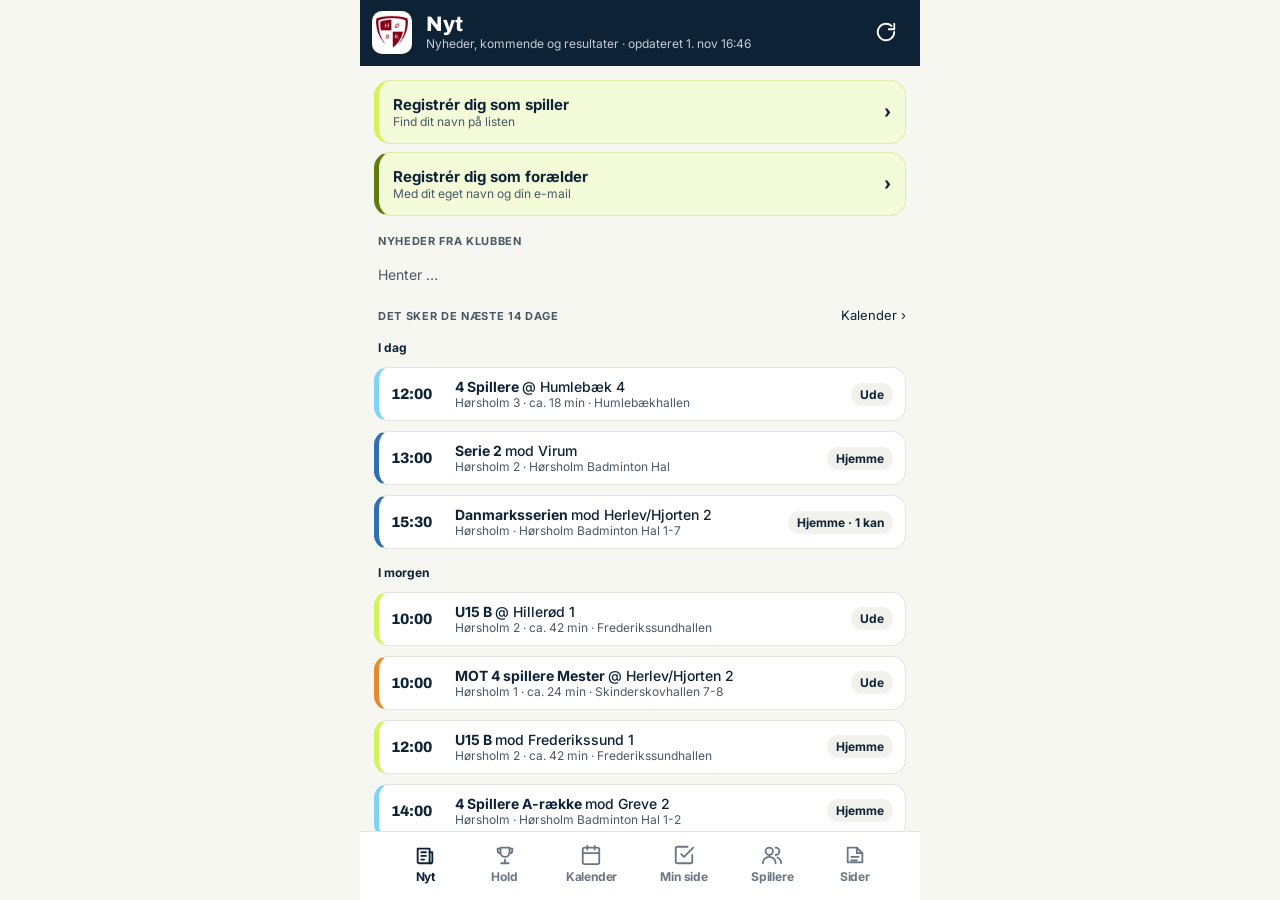
==== commit ef8193df: "Forside: to knapper – registrér som spiller / som forælder" ====
--- a/index.html
+++ b/index.html
@@ -243,6 +243,9 @@
 .usr a{color:var(--muted)}
 .upill{font-size:10px;font-weight:800;border-radius:6px;padding:1px 6px}
 .regcta{min-height:64px;background:var(--hi);border-color:#DCEBA5;border-left:5px solid var(--accent)}
+.regtwo{display:flex;flex-direction:column;gap:8px}
+.regtwo .regcta{width:100%}
+.regpar{border-left-color:#5F7D0F}
 .helpcard{width:100%;text-align:left;font-size:inherit;padding:12px 14px;display:flex;flex-direction:column;gap:8px;background:#FFF7EC;border:2px solid #F3B35B}
 .helphead{display:flex;align-items:center;gap:10px}
 .helphead b{font-size:16px;line-height:1.25}
@@ -1773,6 +1776,7 @@
     if (!ME || !ME.token) {
       UI.step = UI.step || 'name';
       if (sub === 'foraelder' && UI.step === 'name') UI.step = 'parent';   // #/tilmeld/foraelder åbner forældre-registreringen
+      if (sub === 'spiller' && UI.step === 'parent') UI.step = 'name';     // #/tilmeld/spiller åbner spillerlisten
       if (!REG.url) {
         setHeader('Min side', 'Log ind med kode på e-mail', false);
         return '<div class="card" style="padding:16px"><b>Login åbner snart</b><p class="s" style="margin:6px 0 0">Når klubben har koblet sin Google-konto på, kan du logge ind med en kode på e-mail og melde dig til kampe og træning her.</p></div>';
@@ -3519,8 +3523,11 @@
     if (ME && ME.token) loadRooms(false); else loadPub();
     loadActs(false);
     var h = helpBanner(), news = allNews(), today = iso(new Date());
-    if (REG.url && !(ME && ME.token)) h += '<button class="card row regcta" data-go="#/tilmeld"><span class="col"><b style="font-size:15px">Registrer dig for at se dine hold og træninger</b>' +
-      '<span class="xs">Log ind med en kode på mail — så får du dit eget program, kan melde afbud og være med i chatten</span></span><span class="h" style="font-size:20px">›</span></button>';
+    if (REG.url && !(ME && ME.token)) h += '<div class="regtwo">' +
+      '<button class="card row regcta" data-go="#/tilmeld/spiller"><span class="col"><b style="font-size:15px">Registrér dig som spiller</b>' +
+      '<span class="xs">Find dit navn på listen</span></span><span class="h" style="font-size:20px">›</span></button>' +
+      '<button class="card row regcta regpar" data-go="#/tilmeld/foraelder"><span class="col"><b style="font-size:15px">Registrér dig som forælder</b>' +
+      '<span class="xs">Med dit eget navn og din e-mail</span></span><span class="h" style="font-size:20px">›</span></button></div>';
     h += '<div style="display:flex;justify-content:space-between;align-items:baseline"><span class="lbl">Nyheder fra klubben</span>' + (news.length ? '<button class="pl xs" data-go="#/nyheder">Alle ›</button>' : '') + '</div>';
     h += news.length ? news.slice(0, 3).map(newsCard).join('') : '<p class="empty">' + ((ME && ME.token ? SNAK.rooms : SNAK.pub) || !REG.url ? 'Ingen nyheder lige nu.' : 'Henter …') + '</p>';
     if (SNAK.canNews) h += '<button class="rb" style="align-self:flex-start;min-height:42px" data-go="#/nyheder/ny">+ Skriv en nyhed</button>';
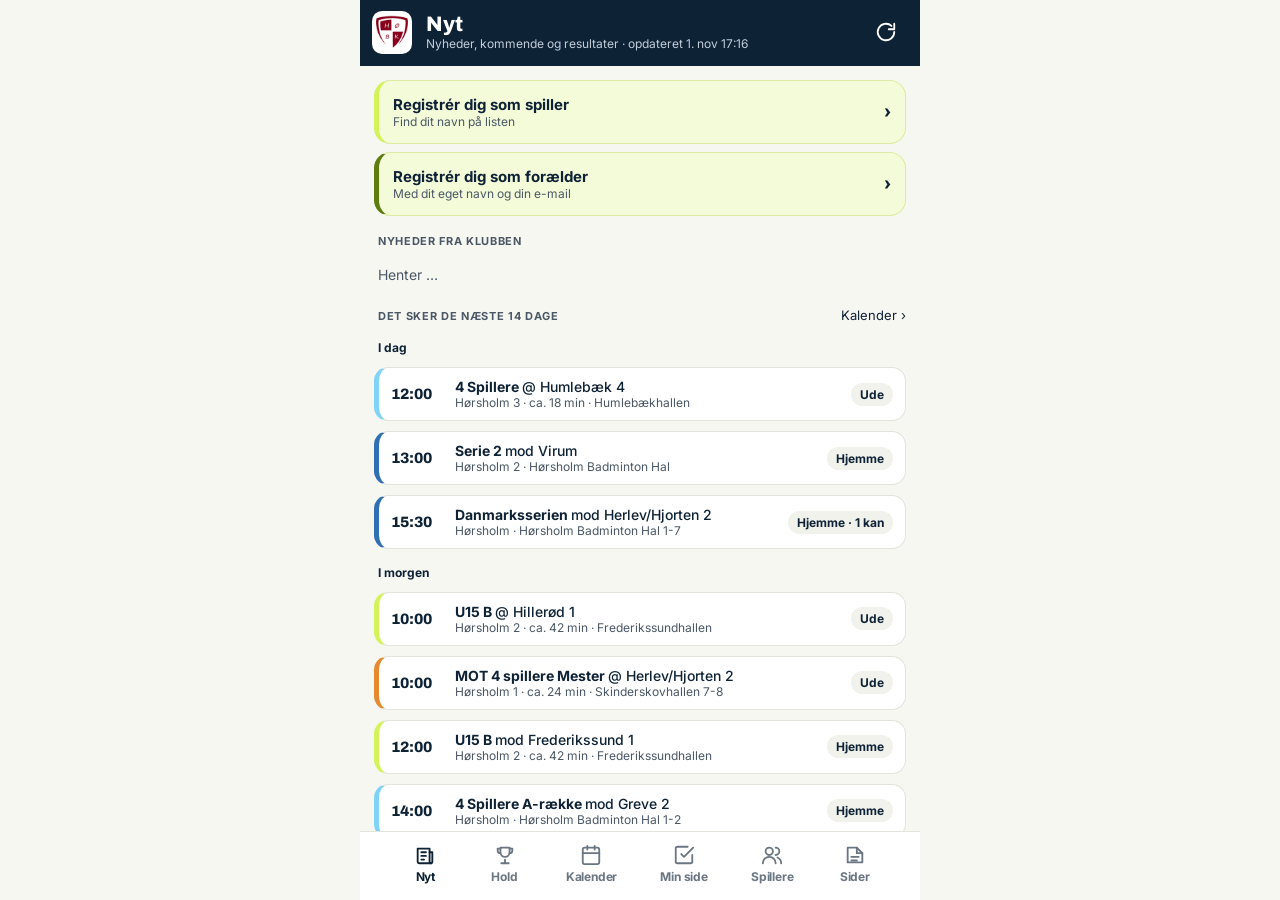
==== commit fe4fc285: "Tydelig Send kode/Log ind-knap; Måske hedder nu Til rådighed Co-Authored-By: Claude Opus 5.5 <norepl" ====
--- a/index.html
+++ b/index.html
@@ -176,6 +176,8 @@
 .rb[aria-pressed=true].nej{background:var(--loss);border-color:#E3B4AD}
 .rb[aria-pressed=true].maaske{background:#FFE3C2;border-color:#F3C58F}
 .rb:disabled{opacity:.6}
+.rb.go{background:var(--ink);border-color:var(--ink);color:#fff;font-size:16px;min-height:50px;box-shadow:0 2px 6px rgba(14,34,54,.25)}
+.rb.go:active{transform:translateY(1px);box-shadow:none}
 .rb.follow{align-self:flex-start;min-height:44px;font-size:14px}
 .rb.follow[aria-pressed=true]{background:var(--accent);border-color:var(--accent)}
 .star{color:#C99A06}
@@ -1665,8 +1667,8 @@
   try { ME = JSON.parse(localStorage.getItem('hoebk_me') || 'null'); } catch (e) { ME = null; }
   function saveMe() { try { if (ME) localStorage.setItem('hoebk_me', JSON.stringify(ME)); else localStorage.removeItem('hoebk_me'); } catch (e) {} }
   var GROUPS = ['Ungdom', 'Senior', 'Senior2', 'Voksenfjer', 'Veteran'];
-  var OPTS = { match: [['ja', 'Kan spille'], ['maaske', 'Måske'], ['nej', 'Kan ikke']], training: [['ja', 'Kommer'], ['nej', 'Kommer ikke']] };
-  var WORD = { ja: { match: 'kan', training: 'kommer' }, nej: { match: 'kan ikke', training: 'kommer ikke' }, maaske: { match: 'måske', training: 'måske' } };
+  var OPTS = { match: [['ja', 'Kan spille'], ['maaske', 'Til rådighed'], ['nej', 'Kan ikke']], training: [['ja', 'Kommer'], ['nej', 'Kommer ikke']] };
+  var WORD = { ja: { match: 'kan', training: 'kommer' }, nej: { match: 'kan ikke', training: 'kommer ikke' }, maaske: { match: 'til rådighed', training: 'måske' } };
   function matchEid(m) { return 'm:' + (m.matchID || (m.date + ':' + m.home + ':' + m.away)); }
   function toast(msg) {
     var t = document.getElementById('toast'); t.textContent = msg; t.hidden = false;
@@ -1724,7 +1726,7 @@
     }
     if (forWho && forWho.noSummary) return h + '</div>';
     var total = w.ja.length + w.maaske.length + w.nej.length;
-    var summary = w.ja.length + ' ' + WORD.ja[type] + (w.maaske.length ? ' · ' + w.maaske.length + ' måske' : '') + (w.nej.length ? ' · ' + w.nej.length + ' ' + WORD.nej[type] : '');
+    var summary = w.ja.length + ' ' + WORD.ja[type] + (w.maaske.length ? ' · ' + w.maaske.length + ' ' + WORD.maaske[type] : '') + (w.nej.length ? ' · ' + w.nej.length + ' ' + WORD.nej[type] : '');
     if (total) {
       h += '<details class="who"' + (open ? ' open' : '') + '><summary>' + summary + '</summary><ul>' +
         ['ja', 'maaske', 'nej'].map(function (k) { return w[k].map(function (n) { return '<li class="' + k + '">' + esc(n) + '</li>'; }).join(''); }).join('') + '</ul></details>';
@@ -1786,14 +1788,14 @@
         return '<div class="card" style="padding:16px;display:flex;flex-direction:column;gap:10px">' +
           '<b>Hvilken e-mail skal koden sendes til?</b><span class="s">' + (UI.pending.kids && UI.pending.kids.length ? 'Din egen e-mail' : 'Brug din egen eller en forælders e-mail') + '. Den gemmes kun hos klubben.</span>' +
           '<div class="card search"><input id="email" type="email" inputmode="email" autocomplete="email" placeholder="navn@eksempel.dk" aria-label="E-mail" value="' + esc(UI.email || '') + '"></div>' +
-          '<button class="rb ja" id="sendcode" aria-pressed="true" style="min-height:46px">Send kode</button></div>';
+          '<button class="rb go" id="sendcode">Send kode</button></div>';
       }
       if (UI.step === 'code') {
         setHeader('Indtast kode', 'Sendt til ' + UI.email, true);
         return '<div class="card" style="padding:16px;display:flex;flex-direction:column;gap:10px">' +
           '<b>Tjek din e-mail</b><span class="s">Vi har sendt en 6-cifret kode til ' + esc(UI.email) + '. Den gælder i 15 minutter.</span>' +
           '<div class="card search"><input id="code" type="text" inputmode="numeric" autocomplete="one-time-code" maxlength="6" placeholder="123456" aria-label="Kode" style="font-size:22px;letter-spacing:.3em"></div>' +
-          '<button class="rb ja" id="verify" aria-pressed="true" style="min-height:46px">Log ind</button>' +
+          '<button class="rb go" id="verify">Log ind</button>' +
           '<button class="pl s" id="resend" style="align-self:flex-start">Send en ny kode</button></div>';
       }
       if (UI.step === 'parent') {
@@ -2093,7 +2095,7 @@
       return '<div class="card" style="padding:12px;display:flex;flex-direction:column;gap:8px;border-left:5px solid ' + teamColor(t.label).bg + '">' +
         '<div style="display:flex;justify-content:space-between;align-items:center;gap:8px"><span class="col"><b style="font-size:14px">' + esc(t.label) + ' <span style="font-weight:500">' + (m.isHome ? 'mod ' : '@ ') + esc(m.opponent) + '</span></b>' +
         '<span class="xs">' + esc(dTxt(m.date)) + ' kl. ' + esc(m.time || '') + '</span></span>' + (lu ? stPill(lu.status) : '<span class="st st-udkast">Ikke udtaget</span>') + '</div>' +
-        '<span class="xs"><b style="color:var(--ink)">' + w.ja.length + '</b> kan · <b style="color:var(--ink)">' + w.maaske.length + '</b> måske · <b style="color:var(--ink)">' + w.nej.length + '</b> kan ikke' + (ans ? '' : ' · ingen svar endnu') + '</span>' +
+        '<span class="xs"><b style="color:var(--ink)">' + w.ja.length + '</b> kan · <b style="color:var(--ink)">' + w.maaske.length + '</b> til rådighed · <b style="color:var(--ink)">' + w.nej.length + '</b> kan ikke' + (ans ? '' : ' · ingen svar endnu') + '</span>' +
         '<div class="reg"><button class="rb' + (lu ? '' : ' ja') + '" aria-pressed="' + !lu + '" data-go="#/udtag/' + ti + '/' + mi + '" style="flex:1">' + (lu ? 'Ret udtagelse' : 'Udtag spillere') + '</button>' +
         (lu ? '<button class="rb" data-go="#/opstilling/' + ti + '/' + mi + '" style="flex:1">Opstilling</button>' : '') + '</div></div>';
     }).join('') : '<p class="empty">Ingen kommende kampe for dine hold.</p>';
@@ -2345,7 +2347,7 @@
       var sub = [p ? p.teams.join(', ') : 'Ikke i spillerlisten', lvl, (el.ok ? (el.unknown ? '? ' : '') : '✕ ') + el.why].filter(String).join(' · ');
       return '<button class="pick" aria-pressed="' + (!!LU.sel[id]) + '" data-pick="' + esc(id) + '"><span class="box">' + (LU.sel[id] ? '✓' : '') + '</span>' +
         '<span class="col"><b style="font-size:14px">' + esc(cands[id]) + (roster[id] ? '' : '') + '</b><span class="xs ellip">' + esc(sub) + '</span></span>' +
-        '<span class="st av-' + st + '">' + ({ ja: 'Kan', maaske: 'Måske', nej: 'Kan ikke', none: 'Intet svar' }[st]) + '</span></button>';
+        '<span class="st av-' + st + '">' + ({ ja: 'Kan', maaske: 'Til rådighed', nej: 'Kan ikke', none: 'Intet svar' }[st]) + '</span></button>';
     }).join('');
     if (hidden) h += '<p class="note">' + hidden + ' spiller' + (hidden === 1 ? '' : 'e') + ' skjult af filtrene.</p>';
     var notOk = Object.keys(LU.sel).filter(function (id) { return !eligibility(t, id).ok; });
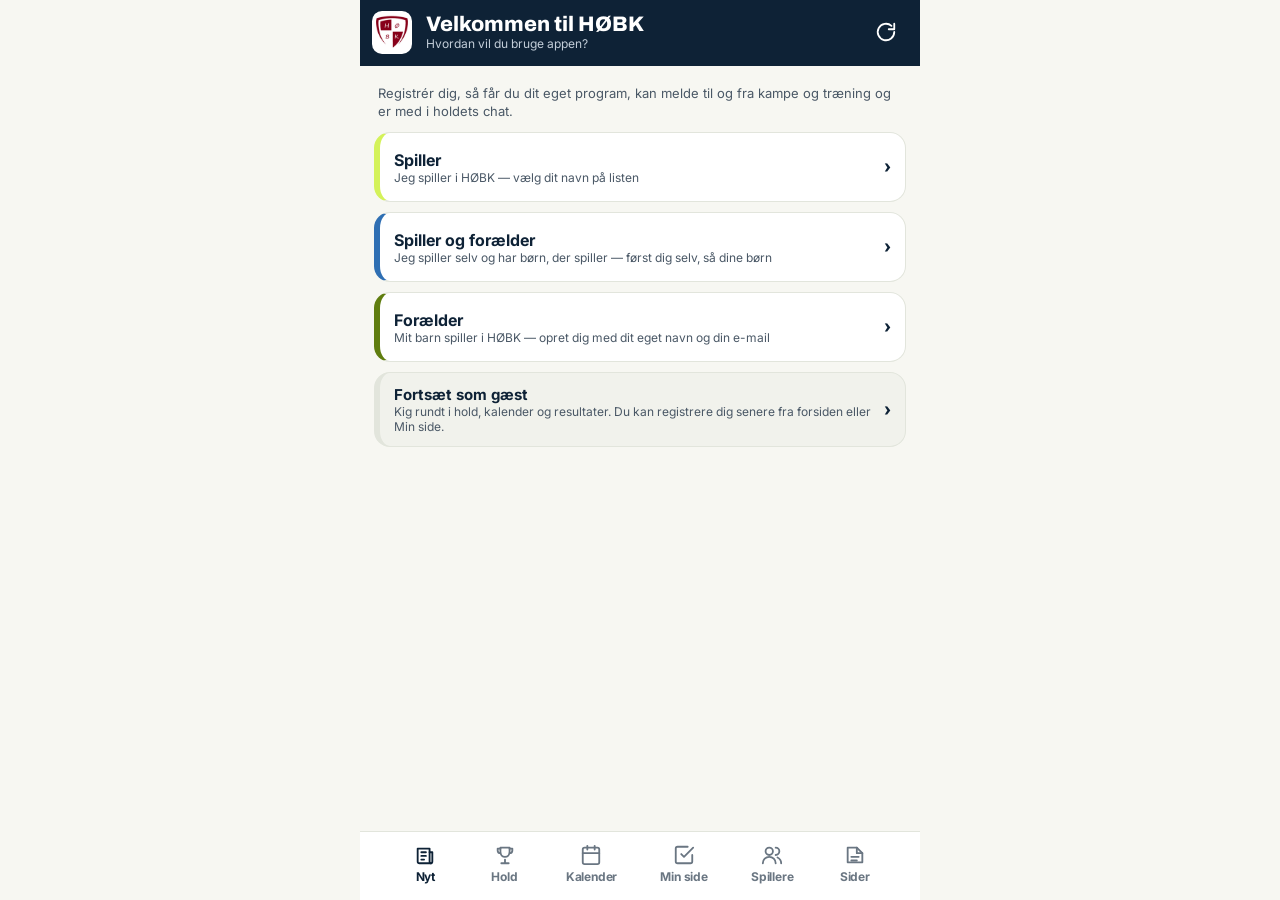
==== commit 6b3776a7: "Velkomstskærm ved første besøg: spiller, spiller og forælder, forælder eller gæst Co-Authored-By: Cl" ====
--- a/index.html
+++ b/index.html
@@ -246,6 +246,10 @@
 .upill{font-size:10px;font-weight:800;border-radius:6px;padding:1px 6px}
 .regcta{min-height:64px;background:var(--hi);border-color:#DCEBA5;border-left:5px solid var(--accent)}
 .regtwo{display:flex;flex-direction:column;gap:8px}
+.wlc{min-height:70px;border-left:6px solid var(--accent);text-align:left}
+.wlc b{font-size:16px}
+.wlc.guest{min-height:60px;border-left-color:var(--line);background:var(--soft)}
+.wlc.guest b{font-size:15px}
 .regtwo .regcta{width:100%}
 .regpar{border-left-color:#5F7D0F}
 .helpcard{width:100%;text-align:left;font-size:inherit;padding:12px 14px;display:flex;flex-direction:column;gap:8px;background:#FFF7EC;border:2px solid #F3B35B}
@@ -1773,6 +1777,29 @@
     });
     return g.filter(function (x, i) { return g.indexOf(x) === i; });
   }
+  // ---- Første besøg: vælg Spiller / Spiller og forælder / Forælder / Gæst (gemmes på telefonen) ----
+  function lsGet(k) { try { return localStorage.getItem(k) || ''; } catch (e) { return ''; } }
+  function lsSet(k, v) { try { if (v) localStorage.setItem(k, v); else localStorage.removeItem(k); } catch (e) {} }
+  function needWelcome() { return !!REG.url && !(ME && ME.token) && !lsGet('hoebk_welcome'); }
+  function viewWelcome() {
+    setTab('nyt'); setHeader('Velkommen til HØBK', 'Hvordan vil du bruge appen?', false);
+    var opt = function (k, title, sub, col) {
+      return '<button class="card row wlc" style="border-left-color:' + col + '" data-welcome="' + k + '"><span class="col"><b>' + title + '</b><span class="xs">' + sub + '</span></span><span class="h" style="font-size:20px">›</span></button>';
+    };
+    return '<p class="s" style="margin:4px 4px 2px">Registrér dig, så får du dit eget program, kan melde til og fra kampe og træning og er med i holdets chat.</p>' +
+      opt('player', 'Spiller', 'Jeg spiller i HØBK — vælg dit navn på listen', 'var(--accent)') +
+      opt('both', 'Spiller og forælder', 'Jeg spiller selv og har børn, der spiller — først dig selv, så dine børn', '#2F6FB3') +
+      opt('parent', 'Forælder', 'Mit barn spiller i HØBK — opret dig med dit eget navn og din e-mail', PARENT.bg) +
+      '<button class="card row wlc guest" data-welcome="guest"><span class="col"><b>Fortsæt som gæst</b><span class="xs">Kig rundt i hold, kalender og resultater. Du kan registrere dig senere fra forsiden eller Min side.</span></span><span class="h" style="font-size:20px">›</span></button>';
+  }
+  function chooseWelcome(k) {
+    lsSet('hoebk_welcome', k);
+    lsSet('hoebk_after', k === 'both' ? 'boern' : '');
+    if (k === 'guest') { route(); return; }
+    UI.step = k === 'parent' ? 'parent' : 'name';
+    location.hash = k === 'parent' ? '#/tilmeld/foraelder' : '#/tilmeld/spiller';
+    route();
+  }
   function viewTilmeld(sub) {
     setTab('tilmeld');
     if (!ME || !ME.token) {
@@ -1809,15 +1836,17 @@
       }
       setHeader('Log ind', 'Vælg dit navn', false);
       loadPub();
-      return '<button class="card row" style="min-height:64px;border-left:5px solid ' + PARENT.bg + '" data-act="parentstart"><span class="col"><b style="font-size:15px">Registrér dig som forælder</b>' +
-        '<span class="xs">Er du forælder til en spiller? Opret dig med dit eget navn og vælg dit barn</span></span><span class="h" style="font-size:20px">›</span></button>' +
+      var both = lsGet('hoebk_after') === 'boern';
+      return (both ? '' : '<button class="card row" style="min-height:64px;border-left:5px solid ' + PARENT.bg + '" data-act="parentstart"><span class="col"><b style="font-size:15px">Registrér dig som forælder</b>' +
+        '<span class="xs">Er du forælder til en spiller? Opret dig med dit eget navn og vælg dit barn</span></span><span class="h" style="font-size:20px">›</span></button>') +
         (UI.devOpen ? '<div class="card" style="padding:12px 14px;display:flex;flex-direction:column;gap:8px"><b style="font-size:14px">Kode fra en anden enhed</b>' +
           '<span class="xs">Lav koden på den enhed, hvor du allerede er logget ind: <b>Min side → Spiller</b> (eller <b>Forælder</b>) <b>→ Log ind på en anden enhed</b>.</span>' +
           '<div class="card search"><input id="devin" type="text" autocomplete="one-time-code" autocapitalize="characters" spellcheck="false" maxlength="9" placeholder="ABCD-1234" aria-label="Kode fra en anden enhed" style="font-size:19px;letter-spacing:.1em;text-transform:uppercase;min-width:0">' +
           '<button class="rb ja" id="devok" aria-pressed="true" style="min-height:36px;white-space:nowrap;flex:0 0 auto">Log ind</button></div></div>'
           : '<button class="pl s" data-act="devopen" style="align-self:flex-start;margin:0 4px;text-decoration:underline">Har du en kode fra en anden enhed?</button>') +
+        (lsGet('hoebk_after') === 'boern' ? '<div class="card" style="padding:10px 14px;background:var(--hi)"><b style="font-size:14px">Trin 1 af 2: Vælg dig selv</b><span class="xs" style="display:block">Når du er logget ind, vælger du dine børn.</span></div>' : '') +
         '<span class="lbl">Spiller? Vælg dit navn</span>' +
-        '<p class="s" style="margin:0 4px">Vælg dit eget navn, så sender vi en kode til din e-mail. Forældre skal bruge knappen ovenfor.</p><label class="card search"><svg width="18" height="18" viewBox="0 0 24 24" fill="none" stroke="#4A5866" stroke-width="2" stroke-linecap="round" aria-hidden="true"><circle cx="11" cy="11" r="7"/><path d="M20 20l-4-4"/></svg>' +
+        '<p class="s" style="margin:0 4px">Vælg dit eget navn, så sender vi en kode til din e-mail.' + (both ? '' : ' Forældre skal bruge knappen ovenfor.') + '</p><label class="card search"><svg width="18" height="18" viewBox="0 0 24 24" fill="none" stroke="#4A5866" stroke-width="2" stroke-linecap="round" aria-hidden="true"><circle cx="11" cy="11" r="7"/><path d="M20 20l-4-4"/></svg>' +
         '<input id="mq" type="search" value="' + esc(UI.mq || '') + '" placeholder="Søg dit navn" aria-label="Søg dit navn" autocomplete="off"></label>' +
         '<div id="mlist" class="col" style="gap:6px"></div>' +
         '<span class="lbl">Ikke på listen?</span><div class="card search"><input id="newname" type="text" placeholder="Skriv dit fulde navn" aria-label="Dit fulde navn" autocomplete="name" maxlength="60">' +
@@ -2145,7 +2174,11 @@
         ME.groups = isParentId(p.id) ? [] : defaultGroups(D.players[p.id] ? D.players[p.id].teams : []);
         UI.kids = {}; UI.pname = '';
         saveMe(); UI.step = 'name'; UI.pending = null;
-        toast('Hej ' + p.name.split(' ')[0] + '!'); route(); loadRooms(true); PLAN.list = null; loadActs(true);
+        var toKids = lsGet('hoebk_after') === 'boern' && !isParentId(p.id); lsSet('hoebk_after', '');
+        toast('Hej ' + p.name.split(' ')[0] + '!' + (toKids ? ' Vælg nu dine børn' : ''));
+        UI.bothStep = toKids;
+        if (toKids) { UI.kidsEdit = false; location.hash = '#/boern'; }
+        route(); loadRooms(true); PLAN.list = null; loadActs(true);
       })
       .catch(function (err) { toast(err.message || 'Forkert kode'); if (btn) btn.disabled = false; });
   }
@@ -2745,7 +2778,8 @@
     setTab('tilmeld'); setHeader('Mine børn', ME ? ME.name : '', true);
     if (!ME || !ME.token) return '<p class="empty">Log ind på Min side først.</p>';
     if (!UI.kidsEdit) { UI.kids = {}; (ME.kids || []).forEach(function (k) { UI.kids[k.id] = k.name; }); UI.kidsEdit = true; }
-    return (isParentId(ME.id) ? '' : '<p class="s" style="margin:0 4px">Du er logget ind som spiller. Vælg dine børn her, så kommer du også med i deres holds chat og får nyheder til deres hold — uden at logge ud.</p>') +
+    return (!UI.bothStep ? '' : '<div class="card" style="padding:10px 14px;background:var(--hi)"><b style="font-size:14px">Trin 2 af 2: Vælg dine børn</b><span class="xs" style="display:block">Du kan springe over og gøre det senere under Min side.</span></div>') +
+      (isParentId(ME.id) ? '' : '<p class="s" style="margin:0 4px">Du er logget ind som spiller. Vælg dine børn her, så kommer du også med i deres holds chat og får nyheder til deres hold — uden at logge ud.</p>') +
       kidPicker('Du er forælder til') +
       '<button class="rb ja" aria-pressed="true" data-act="kidsave" style="min-height:48px;font-size:15px">Gem</button>' +
       '<p class="note">Du kommer med i chatten for dine børns hold og får nyheder til holdene.</p>';
@@ -2755,7 +2789,7 @@
     if (isParentId(ME.id) && !kids.length) { toast('Vælg mindst ét barn'); return; }
     api({ action: 'children', token: ME.token, children: kids }).then(function (r) {
       if (!r || !r.ok) throw new Error((r && r.error === 'Ukendt handling') ? 'Klubbens server skal opdateres først' : (r && r.error) || 'Kunne ikke gemme');
-      ME.kids = r.kids || kids; saveMe(); UI.kidsEdit = false; toast(ME.kids.length ? 'Gemt' : 'Børn fjernet'); SNAK.at = 0; loadRooms(true); location.hash = '#/tilmeld';
+      ME.kids = r.kids || kids; saveMe(); UI.kidsEdit = false; UI.bothStep = false; toast(ME.kids.length ? 'Gemt' : 'Børn fjernet'); SNAK.at = 0; loadRooms(true); location.hash = '#/tilmeld';
     }).catch(function (err) { toast(err.message); });
   }
 
@@ -3601,7 +3635,8 @@
       var hmi = hti >= 0 && parts[3] ? D.teams[hti].matches.map(function (m) { return m.matchID; }).indexOf(parts[3]) : -1;
       location.replace(hti < 0 ? '#/hold' : '#/hold/' + hti + (hmi >= 0 ? '/kamp/' + hmi : '')); return;
     }
-    if (parts[0] === 'hold' && parts[1] !== undefined && parts[2] === 'kamp') html = viewMatch(+parts[1], +parts[3]);
+    if (needWelcome()) { lastTab = 'nyt'; html = viewWelcome(); }
+    else if (parts[0] === 'hold' && parts[1] !== undefined && parts[2] === 'kamp') html = viewMatch(+parts[1], +parts[3]);
     else if (parts[0] === 'hold' && parts[1] !== undefined) html = viewTeam(+parts[1]);
     else if (parts[0] === 'rangliste') { lastTab = 'spillere'; html = viewRang(); }
     else if (parts[0] === 'nyt') { lastTab = 'nyt'; html = viewNyt(); }
@@ -3779,7 +3814,7 @@
     if (history.length > 1) history.back(); else location.hash = '#/hold';
   });
   $main.addEventListener('click', function (e) {
-    var b = e.target.closest('[data-go],[data-seg],[data-metric],[data-filter],[data-reg],[data-me],[data-act],[data-group],[data-tuage],[data-pick],[data-lustatus],[data-lufilter],[data-admpick],[data-admedit],[data-admemail],[data-admteam],[data-admcancel],[data-follow],[data-tfreg],[data-tulvl],[data-pf],[data-trg],[data-trh],[data-mhold],[data-calpre],[data-calteam],[data-calx],[data-msgdel],[data-newsto],[data-newsdel],[data-kid],[data-sign],[data-actto],[data-taskdel],[data-ov],[data-admdel],[data-usrf],[data-toparent],[data-ride],[data-ridetake],[data-ridesave],[data-ridecancel],[data-rpm]');
+    var b = e.target.closest('[data-go],[data-welcome],[data-seg],[data-metric],[data-filter],[data-reg],[data-me],[data-act],[data-group],[data-tuage],[data-pick],[data-lustatus],[data-lufilter],[data-admpick],[data-admedit],[data-admemail],[data-admteam],[data-admcancel],[data-follow],[data-tfreg],[data-tulvl],[data-pf],[data-trg],[data-trh],[data-mhold],[data-calpre],[data-calteam],[data-calx],[data-msgdel],[data-newsto],[data-newsdel],[data-kid],[data-sign],[data-actto],[data-taskdel],[data-ov],[data-admdel],[data-usrf],[data-toparent],[data-ride],[data-ridetake],[data-ridesave],[data-ridecancel],[data-rpm]');
     if (b) { UI.calPick = !!b.dataset.calpick; if (b.dataset.calpick) UI.calScrollTo = (b.dataset.go || '').split('/').pop(); }
     if (!b) return;
     if (b.dataset.act === 'pnamesave') {
@@ -3841,6 +3876,7 @@
     if (b.dataset.act === 'pickgroups') { UI.scrollGrp = 1; location.hash = '#/tilmeld/foraelder'; return; }
     if (b.dataset.act === 'devcode') { makeDeviceCode(); return; }
     if (b.dataset.act === 'devopen') { UI.devOpen = true; route(true); var di = document.getElementById('devin'); if (di) di.focus(); return; }
+    if (b.dataset.welcome) { chooseWelcome(b.dataset.welcome); return; }
     if (b.dataset.act === 'parentstart') { UI.step = 'parent'; route(); return; }
     if (b.dataset.act === 'parentnext') { parentNext(); return; }
     if (b.dataset.act === 'kidsave') { saveKids(); return; }
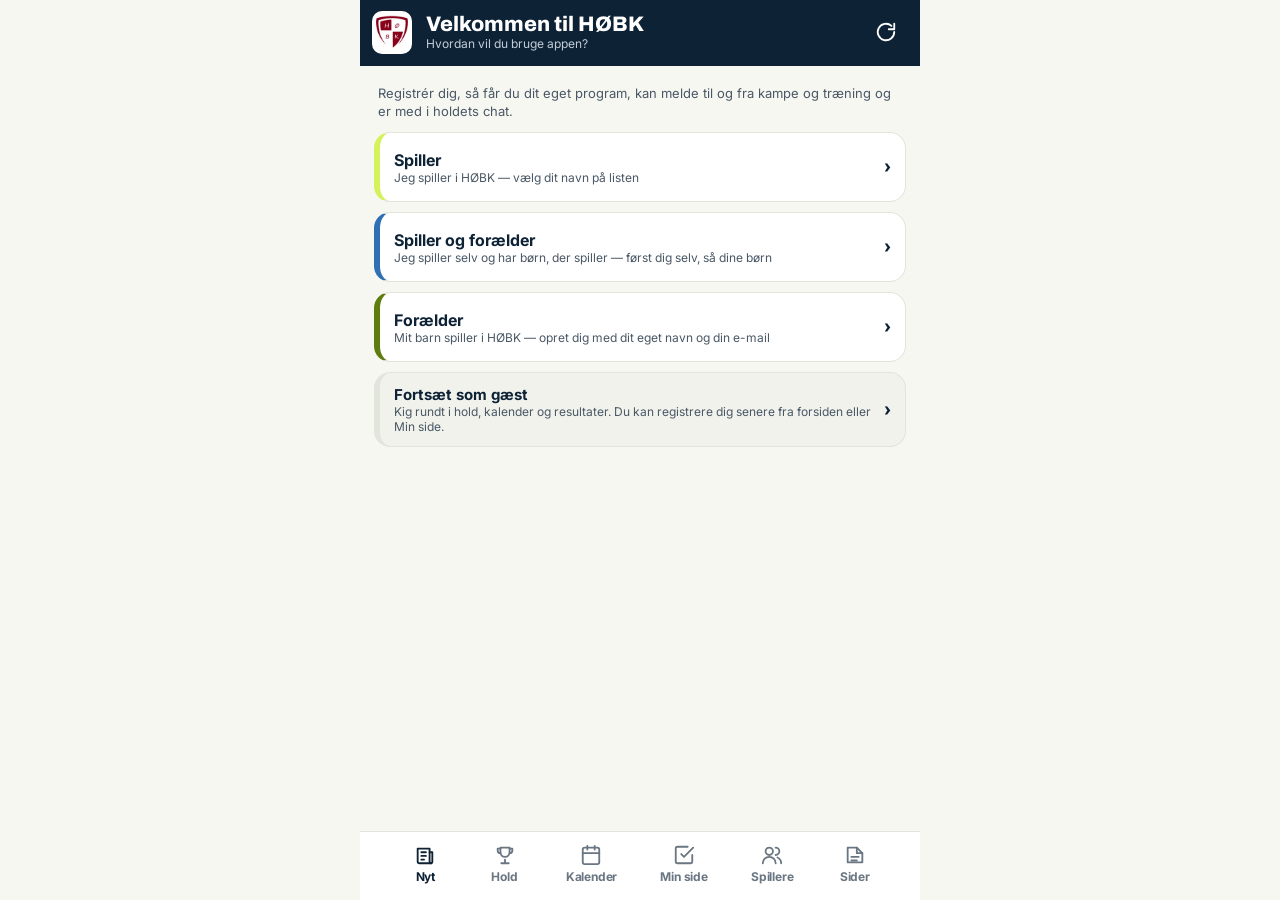
==== commit c73369ee: "Nyheder: billeder, skabeloner, forhåndsvisning, formatering og genvej for administratorer Forslag fr" ====
--- a/index.html
+++ b/index.html
@@ -288,6 +288,10 @@
 .ovrow.st-open{border-left-color:#B9D6F2} .ovrow.st-open .ovcount{background:#E3EEF9}
 .news b{font-size:15px;color:var(--ink)}
 .newtag{color:var(--ink);background:var(--accent);border-radius:6px;padding:0 6px}
+.nimg{width:100%;max-height:180px;object-fit:cover;border-radius:8px;margin:2px 0 4px;background:#eee}
+.nimgfull{width:100%;height:auto;border-radius:10px;display:block;background:#eee}
+.nbody ul{margin:4px 0;padding-left:22px}
+.tpls{display:flex;flex-wrap:wrap;gap:6px}
 .clamp{display:-webkit-box;-webkit-line-clamp:2;-webkit-box-orient:vertical;overflow:hidden}
 .snakbar{display:flex;align-items:center;gap:10px}
 .chip.mute.on{background:#1E8A4C;border-color:#1E8A4C;color:#fff}
@@ -2842,6 +2846,21 @@
     if (iso(new Date(t)) === iso(addDays(new Date(), -1))) return 'i går ' + hhmm(t);
     return dTxt(iso(new Date(t)));
   }
+  function newsImgUrl(id, w) { return /^data:/.test(id) ? id : 'https://drive.google.com/thumbnail?id=' + encodeURIComponent(id) + '&sz=w' + (w || 1200); }
+  function newsPlain(s) { return String(s || '').replace(/\*\*/g, '').replace(/^\s*[-•*]\s+/gm, '• '); }
+  // Nyheder: links, **fed** og linjer der starter med "-" eller "•" bliver punkter
+  function fmtNews(s) {
+    var inl = function (t) { return fmtText(t).replace(/\*\*([^*]+)\*\*/g, '<b>$1</b>'); };
+    var out = '', list = false;
+    String(s || '').split('\n').forEach(function (ln) {
+      var m = /^\s*[-•*]\s+(.*)$/.exec(ln);
+      if (m) { if (!list) { out = out.replace(/<br>$/, ''); out += '<ul>'; list = true; } out += '<li>' + inl(m[1]) + '</li>'; return; }
+      if (list) { out += '</ul>'; list = false; }
+      out += inl(ln) + '<br>';
+    });
+    if (list) out += '</ul>';
+    return '<div class="nbody" style="font-size:15px;line-height:1.5">' + out.replace(/(<br>)+$/, '') + '</div>';
+  }
   function fmtText(s) {
     return esc(s).replace(/https?:\/\/[^\s<]+[^\s<.,;:!?)\]]/g, function (u) { return '<a href="' + u + '" target="_blank" rel="noopener">' + u + '</a>'; }).replace(/\n/g, '<br>');
   }
@@ -2886,14 +2905,16 @@
     var isNew = !NSEEN[n.id];
     return '<button class="card news' + (isNew ? ' new' : '') + '" data-go="#/nyhed/' + encodeURIComponent(n.id) + '">' +
       '<span class="xs">' + esc(ago(n.t)) + (n.to && n.to[0] !== '*' ? ' · ' + esc(n.to.map(audLabel).join(', ')) : '') + (isNew ? ' · <b class="newtag">Ny</b>' : '') + '</span>' +
-      '<b>' + esc(n.title) + '</b><span class="s clamp">' + esc(n.text) + '</span></button>';
+      (n.img ? '<img class="nimg" loading="lazy" alt="" src="' + esc(newsImgUrl(n.img, 800)) + '">' : '') +
+      '<b>' + esc(n.title) + '</b><span class="s clamp">' + esc(newsPlain(n.text)) + '</span></button>';
   }
   function newsBlock() {
     var list = allNews();
     if (!REG.url || (!list.length && !SNAK.canNews)) return '';
     var fresh = list.filter(function (n) { return !NSEEN[n.id]; }), show = (fresh.length ? fresh : list).slice(0, 3);
-    return '<div style="display:flex;justify-content:space-between;align-items:baseline"><span class="lbl">Nyheder fra klubben</span>' +
-      (list.length ? '<button class="pl xs" data-go="#/nyheder">Alle ›</button>' : '') + '</div>' +
+    return '<div style="display:flex;justify-content:space-between;align-items:baseline;gap:8px"><span class="lbl">Nyheder fra klubben</span><span style="display:flex;gap:6px">' +
+      (SNAK.canNews ? '<button class="pl xs" data-go="#/nyheder/ny">+ Skriv</button>' : '') +
+      (list.length ? '<button class="pl xs" data-go="#/nyheder">Alle ›</button>' : '') + '</span></div>' +
       show.map(newsCard).join('') +
       (SNAK.canNews ? '<button class="rb" style="align-self:flex-start;min-height:42px" data-go="#/nyheder/ny">+ Skriv en nyhed</button>' : '');
   }
@@ -3037,9 +3058,30 @@
     return '<article class="card" style="padding:16px;display:flex;flex-direction:column;gap:8px">' +
       '<span class="xs">' + esc(dTxt(iso(new Date(n.t)))) + ' kl. ' + hhmm(n.t) + (n.by ? ' · ' + esc(n.by) : '') + '</span>' +
       '<h2 class="h" style="margin:0;font-size:20px;line-height:1.2">' + esc(n.title) + '</h2>' +
-      '<div style="font-size:15px;line-height:1.5">' + fmtText(n.text) + '</div>' +
+      (n.img ? '<a href="' + esc(newsImgUrl(n.img, 2000)) + '" target="_blank" rel="noopener"><img class="nimgfull" alt="" src="' + esc(newsImgUrl(n.img)) + '"></a>' : '') +
+      fmtNews(n.text) +
       '<span class="xs">Til: ' + esc((n.to || ['*']).map(audLabel).join(', ')) + '</span></article>' +
       (SNAK.canNews ? '<button class="rb" style="align-self:flex-start;min-height:42px" data-newsdel="' + esc(n.id) + '">Slet nyheden</button>' : '');
+  }
+  var NEWS_TPL = {
+    'Arrangement': ['', '**Hvad:** \n**Hvornår:** \n**Hvor:** \n**Tilmelding:** \n\nVi glæder os til at se jer!'],
+    'Aflysning': ['Aflyst: ', 'Desværre er … aflyst.\n\n**Hvorfor:** \n**Næste gang:** \n\nVi beklager.'],
+    'Resultater': ['Flotte resultater ', 'Stort tillykke til:\n- \n- \n- \n\nGodt gået alle sammen!'],
+    'Påmindelse': ['Husk: ', 'Husk at …\n\n**Sidste frist:** \n\nSpørgsmål? Skriv til '],
+    'Praktisk info': ['', 'Kort om …\n\n- \n- \n\nLæs mere her: ']
+  };
+  function shrinkImg(file, cb) {   // formindsk til højst 1280 px og gem som JPEG, så det kan sendes til klubbens server
+    var url = URL.createObjectURL(file), im = new Image();
+    im.onload = function () {
+      var k = Math.min(1, 1280 / Math.max(im.naturalWidth, im.naturalHeight)), c = document.createElement('canvas');
+      c.width = Math.max(1, Math.round(im.naturalWidth * k)); c.height = Math.max(1, Math.round(im.naturalHeight * k));
+      var x = c.getContext('2d'); x.fillStyle = '#fff'; x.fillRect(0, 0, c.width, c.height); x.drawImage(im, 0, 0, c.width, c.height);
+      URL.revokeObjectURL(url);
+      var d = c.toDataURL('image/jpeg', 0.82); if (d.length > 1500000) d = c.toDataURL('image/jpeg', 0.6);
+      cb(d.length > 1900000 ? null : d);
+    };
+    im.onerror = function () { URL.revokeObjectURL(url); cb(null); };
+    im.src = url;
   }
   function viewNewsNew() {
     setTab('tilmeld'); setHeader('Skriv en nyhed', 'Til alle eller udvalgte hold', true);
@@ -3048,14 +3090,26 @@
     var chip = function (k, l) { return '<button class="chip" data-newsto="' + esc(k) + '" aria-pressed="' + !!F.to[k] + '">' + esc(l) + '</button>'; };
     var teams = D.teams.slice().sort(function (a, b) { return a.label.localeCompare(b.label, 'da', { numeric: true }); });
     var sel = Object.keys(F.to);
-    return '<div class="card" style="padding:14px;display:flex;flex-direction:column;gap:10px">' +
+    return '<span class="lbl">Hjælp til opsætning — start fra en skabelon</span><div class="tpls">' +
+      Object.keys(NEWS_TPL).map(function (k) { return '<button class="chip" data-act="nwtpl" data-tpl="' + esc(k) + '">' + esc(k) + '</button>'; }).join('') + '</div>' +
+      '<div class="card" style="padding:14px;display:flex;flex-direction:column;gap:10px">' +
       '<label class="col" style="gap:4px"><span class="lbl" style="margin:0">Overskrift</span><input id="nwTitle" class="inp" maxlength="100" value="' + esc(F.title) + '" placeholder="Fx Generalforsamling 24. november"></label>' +
-      '<label class="col" style="gap:4px"><span class="lbl" style="margin:0">Tekst</span><textarea id="nwText" class="inp" rows="7" maxlength="3000" placeholder="Skriv nyheden her. Links virker.">' + esc(F.text) + '</textarea></label></div>' +
+      '<label class="col" style="gap:4px"><span class="lbl" style="margin:0">Tekst</span><textarea id="nwText" class="inp" rows="7" maxlength="3000" placeholder="Skriv nyheden her.">' + esc(F.text) + '</textarea></label>' +
+      '<span class="xs">Tip: **fed tekst** · linjer der starter med - bliver punkter · links virker</span>' +
+      (F.img ? '<img class="nimgfull" alt="" src="' + esc(F.img) + '"><button class="rb" style="align-self:flex-start" data-act="nwimgdel">Fjern billedet</button>'
+             : '<label class="rb" style="align-self:flex-start;display:inline-flex;align-items:center;cursor:pointer">' + (SNAK.imgBusy ? 'Forbereder billede …' : '📷 Tilføj billede') +
+               '<input type="file" id="nwImg" accept="image/*" style="display:none"></label>') +
+      '</div>' +
       '<span class="lbl">Hvem er nyheden til?</span><div style="display:flex;flex-wrap:wrap;gap:6px">' + chip('*', 'Alle i klubben') + '</div>' +
       '<span class="xs" style="margin:0 4px">Træningsgrupper</span><div style="display:flex;flex-wrap:wrap;gap:6px">' + GROUPS.map(function (g) { return chip('g:' + g, g); }).join('') + '</div>' +
       '<span class="xs" style="margin:0 4px">Hold</span><div style="display:flex;flex-wrap:wrap;gap:6px">' + teams.map(function (t) { return chip('h:' + t.leagueGroupTeamID, t.label); }).join('') + '</div>' +
       '<p class="note">' + (F.to['*'] ? 'Alle kan se nyheden — også før de logger ind.' : sel.length ? 'Kun ' + esc(sel.map(audLabel).join(', ')) + ' ser nyheden: spillere på holdene, holdledere, dem der følger holdene og dem der har valgt træningsgrupperne.' : 'Vælg mindst én modtager.') + '</p>' +
       '<label class="card" style="padding:12px 14px;display:flex;align-items:center;gap:10px;font-size:14px"><input type="checkbox" id="nwPush"' + (F.push ? ' checked' : '') + ' style="width:20px;height:20px"><span>Send også som notifikation til dem, der har slået notifikationer til</span></label>' +
+      '<button class="rb" style="min-height:44px" data-act="nwprev">' + (F.prev ? 'Skjul forhåndsvisning' : 'Forhåndsvis nyheden') + '</button>' +
+      (F.prev ? '<span class="lbl">Sådan ser nyheden ud</span><article class="card" style="padding:16px;display:flex;flex-direction:column;gap:8px">' +
+        '<h2 class="h" style="margin:0;font-size:20px;line-height:1.2">' + esc(F.title || 'Overskrift') + '</h2>' +
+        (F.img ? '<img class="nimgfull" alt="" src="' + esc(F.img) + '">' : '') + fmtNews(F.text || 'Tekst') +
+        '<span class="xs">Til: ' + esc(sel.length ? sel.map(audLabel).join(', ') : '—') + '</span></article>' : '') +
       '<button class="rb ja" aria-pressed="true" data-act="newssave" style="min-height:48px;font-size:15px"' + (SNAK.saving ? ' disabled' : '') + '>' + (SNAK.saving ? 'Sender …' : 'Udgiv nyheden') + '</button>';
   }
   function saveNews() {
@@ -3065,9 +3119,14 @@
     if (!F.title.trim()) { toast('Skriv en overskrift'); return; }
     if (!F.text.trim()) { toast('Skriv en tekst'); return; }
     if (!to.length) { toast('Vælg hvem nyheden er til'); return; }
-    if (!confirm('Udgiv "' + F.title.trim() + '" til ' + to.map(audLabel).join(', ') + (F.push ? ' og send notifikation' : '') + '?')) return;
+    if (!confirm('Udgiv "' + F.title.trim() + '"' + (F.img ? ' med billede' : '') + ' til ' + to.map(audLabel).join(', ') + (F.push ? ' og send notifikation' : '') + '?')) return;
     SNAK.saving = true; route(true);
-    api({ action: 'newsSave', token: ME.token, title: F.title, text: F.text, to: to, push: F.push }).then(function (r) {
+    // Billeder kræver scriptversion 2026-11-04 eller nyere — ældre versioner ville udgive nyheden uden billedet
+    (F.img ? fetch(REG.url + '?action=version').then(function (r) { return r.json(); }).then(function (v) {
+      if (!v || !(String(v.version) >= '2026-11-04')) throw new Error('Billeder virker først når klubbens server er opdateret — fjern billedet eller vent');
+    }) : Promise.resolve()).then(function () {
+      return api({ action: 'newsSave', token: ME.token, title: F.title, text: F.text, to: to, push: F.push, img: F.img || undefined });
+    }).then(function (r) {
       if (!r || !r.ok) throw new Error((r && r.error === 'Ukendt handling') ? 'Klubbens server skal opdateres først' : (r && r.error) || 'Kunne ikke gemme');
       SNAK.nf = null; NSEEN[r.id] = 1; saveSeen();
       toast('Nyheden er udgivet' + (r.pushed ? ' · notifikation til ' + r.pushed + ' telefon' + (r.pushed === 1 ? '' : 'er') : ''));
@@ -3564,7 +3623,7 @@
       '<span class="xs">Find dit navn på listen</span></span><span class="h" style="font-size:20px">›</span></button>' +
       '<button class="card row regcta regpar" data-go="#/tilmeld/foraelder"><span class="col"><b style="font-size:15px">Registrér dig som forælder</b>' +
       '<span class="xs">Med dit eget navn og din e-mail</span></span><span class="h" style="font-size:20px">›</span></button></div>';
-    h += '<div style="display:flex;justify-content:space-between;align-items:baseline"><span class="lbl">Nyheder fra klubben</span>' + (news.length ? '<button class="pl xs" data-go="#/nyheder">Alle ›</button>' : '') + '</div>';
+    h += '<div style="display:flex;justify-content:space-between;align-items:baseline;gap:8px"><span class="lbl">Nyheder fra klubben</span><span style="display:flex;gap:6px">' + (SNAK.canNews ? '<button class="pl xs" data-go="#/nyheder/ny">+ Skriv</button>' : '') + (news.length ? '<button class="pl xs" data-go="#/nyheder">Alle ›</button>' : '') + '</span></div>';
     h += news.length ? news.slice(0, 3).map(newsCard).join('') : '<p class="empty">' + ((ME && ME.token ? SNAK.rooms : SNAK.pub) || !REG.url ? 'Ingen nyheder lige nu.' : 'Henter …') + '</p>';
     if (SNAK.canNews) h += '<button class="rb" style="align-self:flex-start;min-height:42px" data-go="#/nyheder/ny">+ Skriv en nyhed</button>';
     var next = []; for (var i = 0; i < 14; i++) next.push(iso(addDays(new Date(), i)));
@@ -3737,6 +3796,12 @@
       document.getElementById('nwTitle').addEventListener('input', function (e) { SNAK.nf.title = e.target.value; });
       document.getElementById('nwText').addEventListener('input', function (e) { SNAK.nf.text = e.target.value; });
       document.getElementById('nwPush').addEventListener('change', function (e) { SNAK.nf.push = e.target.checked; });
+      var nwImg = document.getElementById('nwImg');
+      if (nwImg) nwImg.addEventListener('change', function (e) {
+        var f = e.target.files && e.target.files[0]; if (!f) return;
+        SNAK.imgBusy = true; route(true);
+        shrinkImg(f, function (d) { SNAK.imgBusy = false; if (d) SNAK.nf.img = d; else toast('Billedet kunne ikke bruges — prøv et andet'); route(true); });
+      });
     }
     if (parts[0] === 'kalender' && CAL.sheet) {
       var bindC = function (id, k) { var el = document.getElementById(id); if (el) el.addEventListener('change', function (e) { CAL[k] = e.target.checked; calSave(true); route(true); }); };
@@ -3883,6 +3948,15 @@
     if (b.dataset.act === 'send') { sendMsg(); return; }
     if (b.dataset.act === 'mute') { toggleMute(); return; }
     if (b.dataset.act === 'newssave') { saveNews(); return; }
+    if (b.dataset.act === 'nwprev') { SNAK.nf.prev = !SNAK.nf.prev; route(true); return; }
+    if (b.dataset.act === 'nwimgdel') { SNAK.nf.img = ''; route(true); return; }
+    if (b.dataset.act === 'nwtpl') {
+      var NF = SNAK.nf, tp = NEWS_TPL[b.dataset.tpl]; if (!NF || !tp) return;
+      if ((NF.text.trim() || NF.title.trim()) && !confirm('Erstat det du har skrevet med skabelonen "' + b.dataset.tpl + '"?')) return;
+      NF.title = tp[0]; NF.text = tp[1]; route(true);
+      var ti = document.getElementById('nwTitle'); if (ti) { ti.focus(); ti.setSelectionRange(ti.value.length, ti.value.length); }
+      return;
+    }
     if (b.dataset.msgdel) { delMsg(b.dataset.msgdel); return; }
     if (b.dataset.newsdel) { delNews(b.dataset.newsdel); return; }
     if (b.dataset.newsto) {
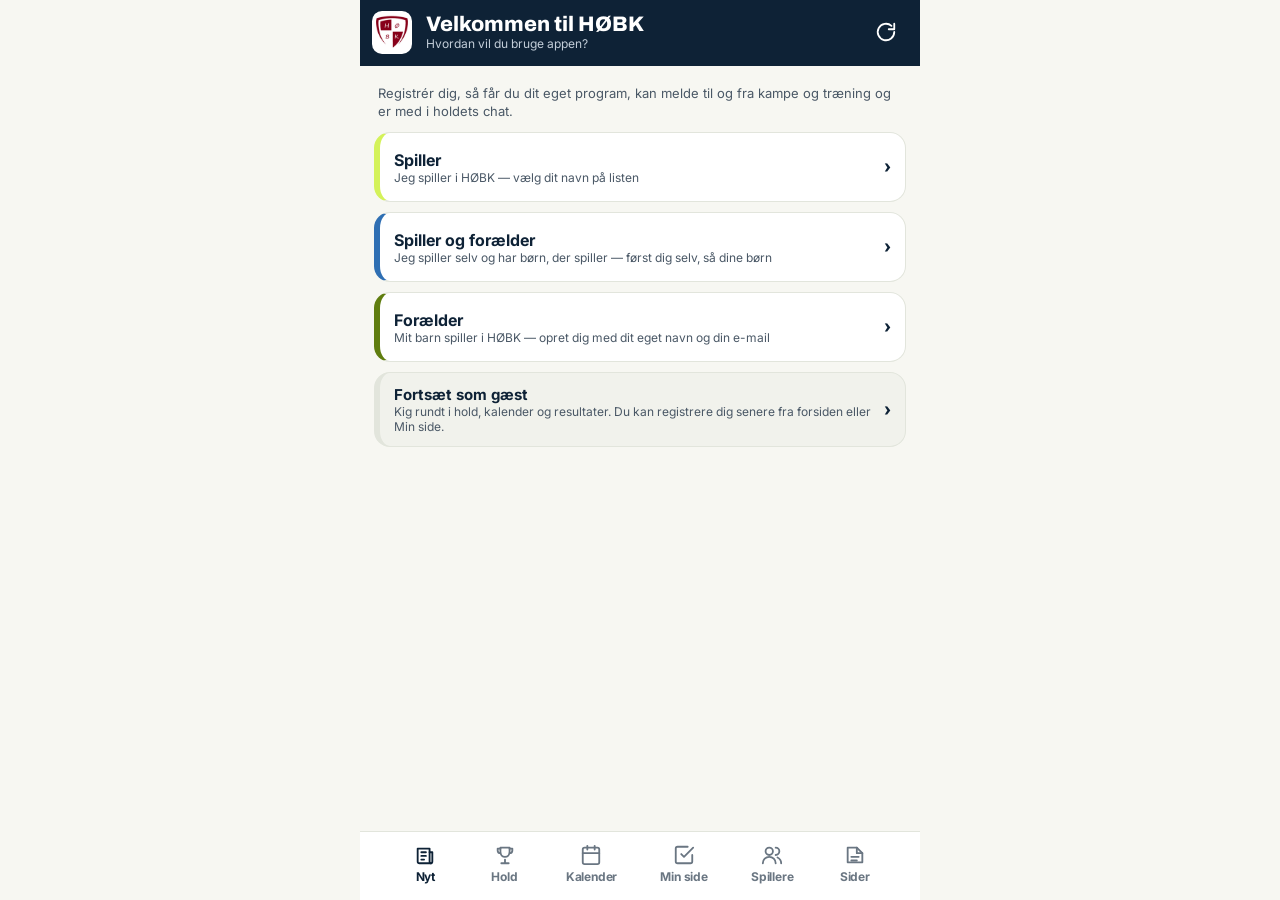
==== commit d983100f: "Holdlister for holdledere + link til tilmelding og betaling på aktiviteter - Holdlister (#/holdliste" ====
--- a/index.html
+++ b/index.html
@@ -2116,7 +2116,7 @@
   // ---- Min side · Holdleder ----
   function minHoldleder() {
     if (!isLeader()) return '<p class="empty">Kun for holdledere.</p>';
-    var h = '', n = missingSelections();
+    var h = '<button class="card row" style="min-height:56px;border-left:5px solid var(--accent)" data-go="#/holdliste"><span class="col"><b style="font-size:15px">Holdlister</b><span class="xs">Sæt spillere på dine hold og træningsgrupper — styrer chat og nyheder</span></span><span class="h" style="font-size:20px">›</span></button>', n = missingSelections();
     if (n) h += '<div class="card row alert" style="cursor:default"><span class="col"><b style="font-size:14px">' + n + ' kamp' + (n === 1 ? '' : 'e') + ' mangler udtagelse</b><span class="xs">Tryk på kampen for at udtage spillere</span></span></div>';
     var order = leaderTeams().filter(function (ti) { return nextMatchIdx(D.teams[ti]) >= 0; }).sort(function (a, b) {
       var ma = D.teams[a].matches[nextMatchIdx(D.teams[a])], mb = D.teams[b].matches[nextMatchIdx(D.teams[b])];
@@ -2187,6 +2187,97 @@
       .catch(function (err) { toast(err.message || 'Forkert kode'); if (btn) btn.disabled = false; });
   }
 
+
+  // ---------- Holdlister (holdledere sætter spillere på deres hold og træningsgrupper) ----------
+  // Fanen Holdmedlemmer i Code.gs. En tom liste = som før (holdet: dem der har spillet; træningsgruppen: dem der selv har valgt den).
+  var HL = { lists: null, at: 0, busy: false, q: '', err: '' };
+  function hlGroups() {   // de hold og træningsgrupper man må ændre — serveren tjekker det samme (canManageGroup_)
+    var r = ME && ME.role; if (!r) return [];
+    var out = [], all = r.admin || r.all;
+    D.teams.slice().sort(function (a, b) { return a.label.localeCompare(b.label, 'da', { numeric: true }); }).forEach(function (t) {
+      if (all || (r.teams || []).indexOf(t.label) >= 0) out.push({ k: 'h:' + t.leagueGroupTeamID, l: t.label, t: t });
+    });
+    var gs = all ? GROUPS : defaultGroups(r.teams || []);
+    if (!all && gs.indexOf('Senior') >= 0) gs = gs.concat(['Senior2']);
+    GROUPS.forEach(function (g) { if (gs.indexOf(g) >= 0) out.push({ k: 'g:' + g, l: 'Træning · ' + g, g: g }); });
+    return out;
+  }
+  function loadHL(force) {
+    if (!ME || !ME.token || HL.busy && !force) return;
+    if (!force && HL.lists && Date.now() - HL.at < 60000) return;
+    HL.busy = true;
+    api({ action: 'groupList', token: ME.token }).then(function (r) {
+      HL.busy = false;
+      if (!r || !r.ok) { HL.err = r && r.error === 'Ukendt handling' ? 'Klubbens server skal opdateres først (script 2026-11-05.1).' : (r && (r.message || r.error)) || 'Kunne ikke hente holdlisterne'; HL.lists = HL.lists || {}; }
+      else { HL.err = r.on ? '' : 'Holdlisterne er ikke slået til på serveren endnu.'; HL.lists = r.lists || {}; }
+      HL.at = Date.now(); if (/^#\/holdliste/.test(location.hash)) route(true);
+    }).catch(function () { HL.busy = false; HL.err = 'Ingen forbindelse'; HL.lists = HL.lists || {}; route(true); });
+  }
+  function hlSuggest(G, have) {   // forslag: dem der har spillet for holdet / spillere på hold i samme aldersgruppe
+    var ids = G.t ? G.t.players.map(function (p) { return p.id; })
+      : G.g === 'Senior2' ? [] : D.ids.filter(function (id) { return defaultGroups(D.players[id].teams).indexOf(G.g) >= 0; });
+    return ids.filter(function (id) { return D.players[id] && !have[id]; })
+      .sort(function (a, b) { return D.players[a].name.localeCompare(D.players[b].name, 'da'); });
+  }
+  function viewHoldliste(key) {
+    setTab('tilmeld');
+    setHeader('Holdlister', 'Hvem er på holdet', true);
+    if (!ME || !ME.token || !isLeader()) return '<p class="empty">Kun for holdledere og administratorer.</p>';
+    var gs = hlGroups();
+    if (!gs.length) return '<p class="empty">Du er ikke holdleder for et hold.</p>';
+    var G = gs.filter(function (x) { return x.k === key; })[0];
+    if (!G) { location.replace('#/holdliste/' + encodeURIComponent(gs[0].k)); return ''; }
+    loadHL(false);
+    var h = '<label class="col" style="gap:4px"><span class="lbl" style="margin:0">Hold eller træningsgruppe</span><select id="hlSel" class="inp">' +
+      gs.map(function (x) { return '<option value="' + esc(x.k) + '"' + (x.k === G.k ? ' selected' : '') + '>' + esc(x.l) + '</option>'; }).join('') + '</select></label>';
+    if (!HL.lists) return h + '<p class="empty">Henter …</p>';
+    if (HL.err) h += '<div class="card row alert" style="cursor:default"><span class="col"><b style="font-size:14px">' + esc(HL.err) + '</b></span></div>';
+    var list = (HL.lists[G.k] || []).slice().sort(function (a, b) { return a.name.localeCompare(b.name, 'da'); }), have = {};
+    list.forEach(function (x) { have[x.id] = 1; });
+    h += '<p class="note">' + (list.length
+      ? 'Listen bestemmer, hvem der er med i ' + (G.t ? 'holdets chat og får holdets nyheder' : 'træningsgruppens chat og får gruppens nyheder') + '. Dem der følger holdet, kan stadig læse med.'
+      : 'Listen er tom, så appen bruger ' + (G.t ? 'dem der har spillet for holdet (fra badmintonplayer.dk)' : 'dem der selv har valgt ' + esc(G.g) + ' under Træning på Min side') + '. Så snart du sætter én spiller på, bestemmer listen.') + '</p>';
+    h += '<span class="lbl">På listen (' + list.length + ')</span>';
+    h += list.length ? list.map(function (x) {
+      var P = D.players[x.id];
+      return '<div class="card row" style="min-height:48px;padding:6px 10px;cursor:default"><span class="col" style="flex:1 1 auto"><b style="font-size:14px">' + esc(P ? P.name : x.name) + '</b>' +
+        (P && P.teams.length ? '<span class="xs ellip">' + esc(P.teams.join(', ')) + '</span>' : '') + '</span>' +
+        '<button class="pl" data-act="hldel" data-id="' + esc(x.id) + '" data-name="' + esc(x.name) + '" aria-label="Fjern ' + esc(x.name) + '" style="min-width:40px;min-height:40px;font-size:18px">✕</button></div>';
+    }).join('') : '<p class="empty">Ingen på listen endnu.</p>';
+    var sug = hlSuggest(G, have);
+    if (sug.length) h += '<span class="lbl">Forslag · ' + (G.t ? 'har spillet for holdet' : 'spiller på et hold i gruppen') + '</span>' +
+      '<button class="rb ja" aria-pressed="true" data-act="hlall" style="min-height:44px">+ Sæt alle ' + sug.length + ' på listen</button>' +
+      sug.map(function (id) { return hlRow(id); }).join('');
+    h += '<span class="lbl">Tilføj en anden spiller</span><label class="card search"><input id="hlq" type="search" value="' + esc(HL.q) + '" placeholder="Søg spiller" aria-label="Søg spiller" autocomplete="off"></label><div id="hlres" class="col" style="gap:6px"></div>';
+    return h;
+  }
+  function hlRow(id) {
+    var P = D.players[id];
+    return '<div class="card row" style="min-height:48px;padding:6px 10px;cursor:default"><span class="col" style="flex:1 1 auto"><b style="font-size:14px">' + esc(P.name) + '</b><span class="xs ellip">' + esc(P.teams.join(', ')) + '</span></span>' +
+      '<button class="rb" data-act="hladd" data-id="' + esc(id) + '" style="min-height:40px">+ Tilføj</button></div>';
+  }
+  function renderHLSearch() {
+    var el = document.getElementById('hlres'); if (!el) return;
+    var key = decodeURIComponent(location.hash.split('/')[2] || ''), have = {};
+    ((HL.lists || {})[key] || []).forEach(function (x) { have[x.id] = 1; });
+    var q = (HL.q || '').toLowerCase().trim();
+    if (q.length < 2) { el.innerHTML = '<span class="xs">Skriv mindst 2 bogstaver.</span>'; return; }
+    var res = D.ids.filter(function (id) { return !have[id] && D.players[id].name.toLowerCase().indexOf(q) >= 0; })
+      .sort(function (a, b) { return D.players[a].name.localeCompare(D.players[b].name, 'da'); }).slice(0, 25);
+    el.innerHTML = res.map(hlRow).join('') || '<p class="empty">Ingen spiller fundet. Spillere kommer med, når de har spillet en holdkamp eller turnering.</p>';
+  }
+  function hlSet(players, on) {
+    var key = decodeURIComponent(location.hash.split('/')[2] || '');
+    if (!players.length || HL.saving) return;
+    HL.saving = true;
+    api({ action: 'groupMember', token: ME.token, group: key, players: players, on: on }).then(function (r) {
+      HL.saving = false;
+      if (!r || !r.ok) throw new Error(r && r.error === 'Ukendt handling' ? 'Klubbens server skal opdateres først' : (r && (r.message || r.error)) || 'Kunne ikke gemme');
+      HL.lists = HL.lists || {}; HL.lists[key] = r.members || [];
+      toast(on ? (players.length === 1 ? players[0].name.split(' ')[0] + ' er sat på listen' : players.length + ' spillere er sat på listen') : players[0].name.split(' ')[0] + ' er fjernet fra listen');
+      route(true);
+    }).catch(function (err) { HL.saving = false; toast(err.message); });
+  }
 
   // ---------- Holdopstilling (holdledere) ----------
   var LU = { team: null, mi: null, sel: null, selKey: '', q: '', onlyTeam: false, eligible: true, hideNo: false };
@@ -2312,6 +2403,7 @@
       h += '<span class="lbl">Udvikling af appen</span>' +
         card('#/snak/x%3Aadmin', 'Admin-chat' + (au ? ' <span class="badge sm">' + au + '</span>' : ''), ar && ar.last ? esc(ar.by.split(' ')[0] + ': ' + ar.x) : 'Foreslå nye funktioner og ændringer — kun for administratorer', '#5B6B7A');
       h += '<span class="lbl">Personer</span>' +
+        card('#/holdliste', 'Holdlister', 'Hvem er på hvert hold og i hver træningsgruppe', 'var(--accent)') +
         card('#/brugere', 'Registrerede brugere', 'Alle der har logget ind — søg, se roller, børn og sidst aktiv', 'var(--ink)') +
         '<a class="card row" style="min-height:56px;border-left:5px solid var(--ink);text-decoration:none;color:inherit" href="https://claude.ai/artifact/EpD317eMUbCD5uFZwNUPwu" target="_blank" rel="noopener"><span class="col"><b style="font-size:15px">Oversigt over appen</b><span class="xs">Alle skærme, roller, farver og vejledning — kan deles med udvalgte</span></span><span class="h" style="font-size:20px">↗</span></a>' +
         card('#/ledere', 'Administratorer og holdledere', (ME.role.owner ? 'Udnævn administratorer og holdledere' : 'Udnævn holdledere') + ' · brugerstatistik', 'var(--ink)');
@@ -3437,6 +3529,7 @@
       '<span class="xs">' + esc(a.start.slice(0, 10) === a.end.slice(0, 10) ? DAY_FULL[parseD(a.start.slice(0, 10)).getDay()] + ' ' + rangeTxt(a).replace(/^\S+ /, '') : rangeTxt(a)) + '</span>' +
       '<h2 class="h" style="margin:0;font-size:20px;line-height:1.2">' + esc(a.name) + '</h2>' +
       (a.desc ? '<div style="font-size:15px;line-height:1.5">' + fmtText(a.desc) + '</div>' : '') +
+      (/^https:\/\//i.test(a.link || '') ? '<a class="rb ja" aria-pressed="true" style="min-height:44px;text-decoration:none;display:flex;align-items:center;justify-content:center;gap:6px" href="' + esc(a.link) + '" target="_blank" rel="noopener">Tilmelding og betaling ↗</a>' : '') +
       '<span class="xs">For: ' + esc(a.to.map(audLabel).join(', ')) + (a.cal ? ' · står i kalenderen' : '') + '</span>' +
       (a.cal ? '<button class="pl xs" style="align-self:flex-start" data-go="#/kalender/dag/' + a.start.slice(0, 10) + '">Se dagen i kalenderen ›</button>' : '') + '</article>';
     if (a.tasks.length) {
@@ -3505,9 +3598,9 @@
   // ---- formular (administrator) ----
   function actForm(a, nav) {
     var d = iso(addDays(new Date(), 7));
-    PLAN.form = a ? { id: a.id, name: a.name, desc: a.desc, start: a.start, end: a.end, cal: a.cal, push: false, help: !!a.help,
+    PLAN.form = a ? { id: a.id, name: a.name, desc: a.desc, link: a.link || '', start: a.start, end: a.end, cal: a.cal, push: false, help: !!a.help,
                       to: a.to.reduce(function (o, x) { o[x] = 1; return o; }, {}), tasks: a.tasks.map(function (t) { return { id: t.id, title: t.title, need: t.need, n: t.n, from: t.from || '', to: t.to || '' }; }) }
-                  : { id: '', name: '', desc: '', start: d + 'T10:00', end: d + 'T14:00', cal: true, push: true, help: false, to: { '*': 1 }, tasks: [{ title: '', need: 1 }] };
+                  : { id: '', name: '', desc: '', link: '', start: d + 'T10:00', end: d + 'T14:00', cal: true, push: true, help: false, to: { '*': 1 }, tasks: [{ title: '', need: 1 }] };
     if (nav !== false) location.hash = a ? '#/aktivitet/' + encodeURIComponent(a.id) + '/ret' : '#/aktiviteter/ny';
   }
   function audChips(F, attr) {
@@ -3531,6 +3624,7 @@
     return '<div class="card" style="padding:14px;display:flex;flex-direction:column;gap:10px">' +
       '<label class="col" style="gap:4px"><span class="lbl" style="margin:0">Navn</span><input id="afName" class="inp" maxlength="100" value="' + esc(F.name) + '" placeholder="Fx Juleafslutning for ungdom"></label>' +
       '<label class="col" style="gap:4px"><span class="lbl" style="margin:0">Beskrivelse</span><textarea id="afDesc" class="inp" rows="4" maxlength="3000" placeholder="Hvad, hvor og praktisk info. Links virker.">' + esc(F.desc) + '</textarea></label>' +
+      '<label class="col" style="gap:4px"><span class="lbl" style="margin:0">Link til tilmelding og betaling (valgfrit)</span><input id="afLink" class="inp" type="url" inputmode="url" maxlength="500" value="' + esc(F.link || '') + '" placeholder="https://… fx siden i Conventus / på hoebk.dk"><span class="xs">Vises som knappen <b>Tilmelding og betaling</b> på aktiviteten.</span></label>' +
       '<div style="display:grid;grid-template-columns:1fr;gap:10px">' +
       '<label class="col" style="gap:4px"><span class="lbl" style="margin:0">Start</span><input id="afStart" class="inp" type="datetime-local" value="' + esc(F.start) + '"></label>' +
       '<label class="col" style="gap:4px"><span class="lbl" style="margin:0">Slut</span><input id="afEnd" class="inp" type="datetime-local" value="' + esc(F.end) + '"></label></div>' +
@@ -3559,7 +3653,7 @@
   function bindActForm() {
     var F = PLAN.form; if (!F) return;
     var on = function (id, k, prop) { var el = document.getElementById(id); if (el) el.addEventListener(prop || 'input', function () { F[k] = el.type === 'checkbox' ? el.checked : el.value; }); };
-    on('afName', 'name'); on('afDesc', 'desc'); on('afStart', 'start', 'change'); on('afEnd', 'end', 'change'); on('afCal', 'cal', 'change'); on('afPush', 'push', 'change'); on('afHelp', 'help', 'change');
+    on('afName', 'name'); on('afDesc', 'desc'); on('afLink', 'link'); on('afStart', 'start', 'change'); on('afEnd', 'end', 'change'); on('afCal', 'cal', 'change'); on('afPush', 'push', 'change'); on('afHelp', 'help', 'change');
     var st = document.getElementById('afStart');
     if (st) st.addEventListener('change', function () { if (!F.end || F.end < F.start) { F.end = F.start.slice(0, 11) + String(Math.min(23, +F.start.slice(11, 13) + 2)).padStart(2, '0') + F.start.slice(13); var en = document.getElementById('afEnd'); if (en) en.value = F.end; } });
     document.querySelectorAll('[data-tt]').forEach(function (el) { el.addEventListener('input', function () { F.tasks[+el.dataset.tt].title = el.value; }); });
@@ -3582,8 +3676,12 @@
     if (F.end < F.start) { toast('Slut er før start'); return; }
     if (!Object.keys(F.to).length) { toast('Vælg hvem aktiviteten er for'); return; }
     if (F.help && !F.tasks.some(function (t) { return (t.title || '').trim(); })) { toast('Tilføj mindst én opgave, når I søger hjælp'); return; }
+    F.link = (F.link || '').trim();
+    if (F.link && !/^https?:\/\//i.test(F.link)) F.link = 'https://' + F.link;
+    if (F.link && !/^https:\/\/[^\s"'<>]+$/i.test(F.link)) { toast('Linket skal starte med https://'); return; }
+    if (F.link && REG.ver && REG.ver < '2026-11-05') { toast('Klubbens server skal opdateres, før links kan gemmes (script 2026-11-05.1)'); return; }
     PLAN.saving = true; route(true);
-    api({ action: 'actSave', token: ME.token, id: F.id, name: F.name, desc: F.desc, start: F.start.slice(0, 16), end: F.end.slice(0, 16), cal: F.cal, push: F.push, help: !!F.help,
+    api({ action: 'actSave', token: ME.token, id: F.id, name: F.name, desc: F.desc, link: F.link || '', start: F.start.slice(0, 16), end: F.end.slice(0, 16), cal: F.cal, push: F.push, help: !!F.help,
           to: Object.keys(F.to), tasks: F.tasks.map(function (t) { return { id: t.id, title: t.title, need: +t.need || 0, from: t.from || '', to: t.to || '' }; }) }).then(function (r) {
       if (!r || !r.ok) throw new Error((r && r.error === 'Ukendt handling') ? 'Klubbens server skal opdateres først' : (r && r.error) || 'Kunne ikke gemme');
       PLAN.form = null; PLAN.saving = false;
@@ -3708,6 +3806,7 @@
     else if (parts[0] === 'opstilling') { html = viewOpstilling(+parts[1], +parts[2]); }
     else if (parts[0] === 'eksport') { html = viewEksport(+parts[1], +parts[2]); }
     else if (parts[0] === 'ledere') { html = viewLedere(); }
+    else if (parts[0] === 'holdliste') { lastTab = 'tilmeld'; html = viewHoldliste(decodeURIComponent(parts[1] || '')); }
     else if (parts[0] === 'brugere') { lastTab = 'tilmeld'; html = viewBrugere(); }
     else if (parts[0] === 'holdleder' || parts[0] === 'admin') { html = viewHoldleder(); }
     else if (parts[0] === 'aktiviteter' && parts[1] === 'oversigt') { lastTab = 'tilmeld'; html = viewOversigt(); }
@@ -3784,6 +3883,10 @@
     }
     var pne = document.getElementById('pnameEdit'); if (pne) pne.addEventListener('input', function () { UI.pnameEdit = pne.value; });
     if (document.getElementById('afName')) bindActForm();
+    if (parts[0] === 'holdliste') {
+      var hs = document.getElementById('hlSel'); if (hs) hs.addEventListener('change', function () { location.hash = '#/holdliste/' + encodeURIComponent(hs.value); });
+      var hq = document.getElementById('hlq'); if (hq) { renderHLSearch(); hq.addEventListener('input', function () { HL.q = hq.value; renderHLSearch(); }); }
+    }
     if (document.getElementById('kq')) {
       renderKidList();
       var kq = document.getElementById('kq');
@@ -3918,6 +4021,15 @@
     if (b.dataset.ov) { PLAN.ov = b.dataset.ov; route(true); return; }
     if (b.dataset.actto) { toggleAud(PLAN.form, b.dataset.actto); route(true); return; }
     if (b.dataset.taskdel !== undefined) { PLAN.form.tasks.splice(+b.dataset.taskdel, 1); route(true); return; }
+    if (b.dataset.act === 'hladd') { var hp = D.players[b.dataset.id]; if (hp) hlSet([{ id: b.dataset.id, name: hp.name }], true); return; }
+    if (b.dataset.act === 'hldel') { if (confirm('Fjern ' + b.dataset.name + ' fra listen?')) hlSet([{ id: b.dataset.id, name: b.dataset.name }], false); return; }
+    if (b.dataset.act === 'hlall') {
+      var hk = decodeURIComponent(location.hash.split('/')[2] || ''), hg = hlGroups().filter(function (x) { return x.k === hk; })[0], hv = {};
+      ((HL.lists || {})[hk] || []).forEach(function (x) { hv[x.id] = 1; });
+      var hsug = hg ? hlSuggest(hg, hv) : [];
+      if (hsug.length && confirm('Sæt alle ' + hsug.length + ' på listen for ' + hg.l + '?')) hlSet(hsug.map(function (id) { return { id: id, name: D.players[id].name }; }), true);
+      return;
+    }
     if (b.dataset.act === 'taskadd') { PLAN.form.tasks.push({ title: '', need: 1 }); route(true); var tt = document.querySelectorAll('[data-tt]'); if (tt.length) tt[tt.length - 1].focus(); return; }
     if (b.dataset.act === 'actnew') { actForm(null); return; }
     if (b.dataset.act === 'actedit') { actForm(actById(b.dataset.id)); return; }
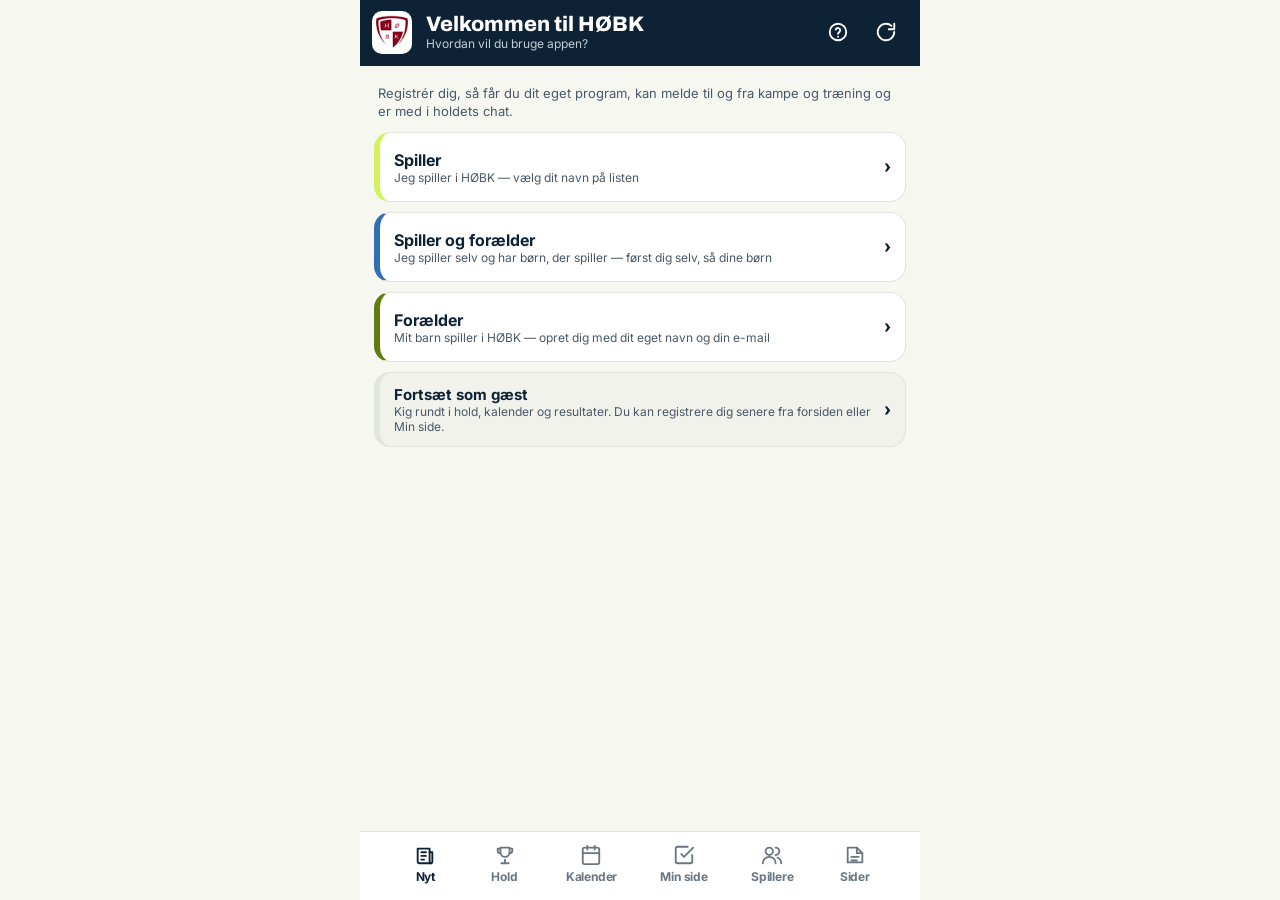
==== commit 2a001f0c: "Hjælp og feedback: ?-ikon, feedbackformular, admin-indbakke med svar og videresendelse til admin-cha" ====
--- a/index.html
+++ b/index.html
@@ -38,6 +38,16 @@
 .top .adminbtn.on{background:rgba(255,255,255,.16);color:var(--accent)}
 .top .adminbtn:focus-visible{outline:2px solid var(--accent)}
 .top .adminbtn:not([hidden])+.refresh{margin-left:0}
+.top .helpbtn{margin-left:auto;width:40px;height:44px;flex:0 0 auto;border:0;border-radius:999px;background:transparent;color:#fff;display:flex;align-items:center;justify-content:center;position:relative}
+.top .helpbtn:focus-visible{outline:2px solid var(--accent)}
+.top .helpbtn.on{background:rgba(255,255,255,.16);color:var(--accent)}
+.top .helpbtn .dot{position:absolute;top:9px;right:7px;width:9px;height:9px;border-radius:50%;background:var(--accent);border:2px solid var(--ink)}
+.top .homebtn:not([hidden])~.helpbtn,.top .adminbtn:not([hidden])+.helpbtn,.top .helpbtn+.refresh{margin-left:0}
+.fbitem{padding:12px 14px;display:flex;flex-direction:column;gap:6px;border-top:1px solid var(--line)}
+.fbitem:first-child{border-top:0}
+.fbtext{white-space:pre-wrap;font-size:14px;line-height:1.45;margin:0}
+.fbreply{background:var(--soft);border-radius:12px;padding:10px 12px;font-size:14px;line-height:1.45;white-space:pre-wrap}
+.fbst{display:inline-block;padding:2px 8px;border-radius:999px;font-size:11px;font-weight:700}
 .top .refresh{margin-left:auto;width:44px;height:44px;flex:0 0 auto;border:0;border-radius:999px;background:transparent;color:#fff;display:flex;align-items:center;justify-content:center}
 .top .refresh:focus-visible{outline:2px solid var(--accent)}
 .top .refresh.spin svg{animation:spin .8s linear infinite}
@@ -348,6 +358,7 @@
 <div class="t"><h1 id="title">HØBK</h1><span class="sub" id="subtitle">Henter data …</span></div>
 <button class="homebtn" id="homeBtn" aria-label="Gør til min forside" hidden><svg width="22" height="22" viewBox="0 0 24 24" fill="none" stroke="currentColor" stroke-width="2" stroke-linejoin="round" aria-hidden="true"><path d="M12 3.5l2.6 5.3 5.9.9-4.3 4.1 1 5.8L12 16.9l-5.2 2.7 1-5.8-4.3-4.1 5.9-.9z"/></svg></button>
 <button class="adminbtn" id="adminBtn" aria-label="Administration" hidden><svg width="22" height="22" viewBox="0 0 24 24" fill="none" stroke="currentColor" stroke-width="2" stroke-linecap="round" stroke-linejoin="round" aria-hidden="true"><path d="M12 3l8 3v6c0 4.5-3.4 8.3-8 9-4.6-.7-8-4.5-8-9V6z"/><path d="M9 12l2 2 4-4"/></svg></button>
+<button class="helpbtn" id="helpBtn" aria-label="Hjælp og feedback"><svg width="22" height="22" viewBox="0 0 24 24" fill="none" stroke="currentColor" stroke-width="2" stroke-linecap="round" stroke-linejoin="round" aria-hidden="true"><circle cx="12" cy="12" r="9"/><path d="M9.5 9.3a2.6 2.6 0 0 1 5 .9c0 1.7-2.5 2.3-2.5 3.8"/><path d="M12 17.2h.01"/></svg></button>
 <button class="refresh" id="refresh" aria-label="Opdater data"><svg width="22" height="22" viewBox="0 0 24 24" fill="none" stroke="currentColor" stroke-width="2" stroke-linecap="round" stroke-linejoin="round" aria-hidden="true"><path d="M21 12a9 9 0 1 1-3-6.7"/><path d="M21 3v6h-6"/></svg></button>
 </header>
 <main id="main"><div class="loading">Henter holdkampe …</div></main>
@@ -495,6 +506,7 @@
     updHomeBtn();
     var ab = document.getElementById('adminBtn');   // administration — kun for holdledere og administratorer
     if (ab) { ab.hidden = !(typeof isLeader === 'function' && isLeader()); ab.classList.toggle('on', /^#\/(admin|holdleder|ledere|tilmeld\/(admin|holdleder))/.test(location.hash)); }
+    if (typeof updHelpBtn === 'function') updHelpBtn();
   }
   // "Gør til min forside": en logget-ind bruger kan vælge den side appen åbner på (gemmes på telefonen)
   function myHome() { try { return localStorage.getItem('hoebk_home') || ''; } catch (e) { return ''; } }
@@ -1871,7 +1883,7 @@
     if (sub === 'profil') sub = roles.length ? roles[0][0] : 'program';   // gammel adresse
     if (!tabs.some(function (t) { return t[0] === sub; })) sub = 'program';
     var unreadRooms = (SNAK.rooms || []).reduce(function (n, r) { return n + (r.muted || r.extra ? 0 : unread(r)); }, 0);
-    var badge = { snak: unreadRooms, holdleder: missingSelections(), admin: adminChatUnread() };
+    var badge = { snak: unreadRooms, holdleder: missingSelections(), admin: adminChatUnread() + fbOpen() };
     var h = '<nav class="chips mtabs" aria-label="Min side">' + tabs.map(function (x) {
       var on = sub === x[0], n = badge[x[0]] || 0;
       return '<button class="chip' + (x[0] === 'foraelder' ? ' par' : '') + '" aria-pressed="' + on + '" data-go="#/tilmeld' + (x[0] === 'program' ? '' : '/' + x[0]) + '">' + x[1] +
@@ -2402,6 +2414,10 @@
       var ar = (SNAK.rooms || []).filter(function (r) { return r.id === 'x:admin'; })[0], au = ar ? unread(ar) : 0;
       h += '<span class="lbl">Udvikling af appen</span>' +
         card('#/snak/x%3Aadmin', 'Admin-chat' + (au ? ' <span class="badge sm">' + au + '</span>' : ''), ar && ar.last ? esc(ar.by.split(' ')[0] + ': ' + ar.x) : 'Foreslå nye funktioner og ændringer — kun for administratorer', '#5B6B7A');
+      loadFbAll(false);
+      var fo = fbOpen(), fl = FB.all && !FB.all.error ? FB.all : null;
+      h += card('#/feedback', 'Feedback fra brugerne' + (fo ? ' <span class="badge sm warnb">' + fo + '</span>' : ''),
+        fl ? (fo ? fo + ' ubesvaret' + ' · ' : '') + fl.length + ' i alt — svar, luk eller send videre til admin-chatten' : 'Spørgsmål, fejl og idéer sendt fra spørgsmålstegnet øverst', '#8A6FD1');
       h += '<span class="lbl">Personer</span>' +
         card('#/holdliste', 'Holdlister', 'Hvem er på hvert hold og i hver træningsgruppe', 'var(--accent)') +
         card('#/brugere', 'Registrerede brugere', 'Alle der har logget ind — søg, se roller, børn og sidst aktiv', 'var(--ink)') +
@@ -3777,6 +3793,133 @@
     return h;
   }
 
+  // ---------- Hjælp og feedback (spørgsmålstegnet øverst) ----------
+  var GUIDE_URL = 'https://claude.ai/artifact/EpD317eMUbCD5uFZwNUPwu';   // "Oversigt over appen" — skal være delt med "alle med linket"
+  var FB = { type: 'idé', text: '', mine: null, all: null, f: 'aabne', from: '', busy: false, loadingMine: false, loadingAll: false, reply: {}, open: {} };
+  var FB_TYPES = [['idé', '💡 Idé'], ['fejl', '🐞 Fejl'], ['spørgsmål', '❓ Spørgsmål'], ['andet', 'Andet']];
+  var FB_ST = { ny: ['Ny', '#FFE3C2', 'var(--ink)'], besvaret: ['Besvaret', 'var(--accent)', 'var(--ink)'], lukket: ['Lukket', 'var(--soft)', 'var(--muted)'] };
+  function fbErr(r, what) { return r && r.error === 'Ukendt handling' ? 'Klubbens server skal opdateres først (script 2026-11-06.1)' : (r && (r.message || r.error)) || what; }
+  function fbSeen() { try { return Number(localStorage.getItem('hoebk_fbseen') || 0); } catch (e) { return 0; } }
+  function fbNewReplies() { return (FB.mine && !FB.mine.error ? FB.mine : []).filter(function (x) { return x.svar && x.st2 > fbSeen(); }).length; }
+  function fbOpen() { return ME && ME.role && ME.role.admin && FB.all && !FB.all.error ? FB.all.filter(function (x) { return x.st === 'ny'; }).length : 0; }
+  function updHelpBtn() {
+    var b = document.getElementById('helpBtn'); if (!b) return;
+    var n = (ME && ME.token ? fbNewReplies() : 0) + fbOpen();
+    b.classList.toggle('on', /^#\/(hjaelp|feedback)/.test(location.hash));
+    b.innerHTML = b.innerHTML.replace(/<span class="dot"><\/span>/, '') + (n ? '<span class="dot"></span>' : '');
+    b.setAttribute('aria-label', 'Hjælp og feedback' + (n ? ' (' + n + ' nye)' : ''));
+  }
+  function loadFbMine(force) {
+    if (!ME || !ME.token || !REG.url || FB.loadingMine || (FB.mine && !force)) return;
+    FB.loadingMine = true;
+    api({ action: 'fbMine', token: ME.token }).then(function (r) { FB.mine = r && r.ok ? r.items : { error: fbErr(r, 'Kunne ikke hente dine henvendelser') }; })
+      .catch(function () { FB.mine = FB.mine || { error: 'Ingen forbindelse' }; })
+      .then(function () { FB.loadingMine = false; updHelpBtn(); if (/^#\/hjaelp/.test(location.hash)) route(true); });
+  }
+  function loadFbAll(force) {
+    if (!ME || !ME.role || !ME.role.admin || !REG.url || FB.loadingAll || (FB.all && !force)) return;
+    FB.loadingAll = true;
+    api({ action: 'fbList', token: ME.token }).then(function (r) { FB.all = r && r.ok ? r.items : { error: fbErr(r, 'Kunne ikke hente feedback') }; })
+      .catch(function () { FB.all = FB.all || { error: 'Ingen forbindelse' }; })
+      .then(function () { FB.loadingAll = false; updHelpBtn(); if (/^#\/(feedback|tilmeld\/admin)/.test(location.hash)) route(true); });
+  }
+  function fbStPill(st) { var x = FB_ST[st] || FB_ST.ny; return '<span class="fbst" style="background:' + x[1] + ';color:' + x[2] + '">' + x[0] + '</span>'; }
+  function fbTypeLbl(t) { var x = FB_TYPES.filter(function (y) { return y[0] === t; })[0]; return x ? x[1] : t; }
+  function viewHjaelp() {
+    setHeader('Hjælp og feedback', 'Guide til appen · skriv til klubbens administratorer', true);
+    var logged = ME && ME.token;
+    if (logged) loadFbMine(false);
+    var h = '<a class="card row" style="min-height:64px;border-left:5px solid var(--ink);text-decoration:none;color:inherit" href="' + GUIDE_URL + '" target="_blank" rel="noopener">' +
+      '<span class="col"><b style="font-size:15px">📖 Guide til appen</b><span class="xs">Alle skærme forklaret — hvad du kan som spiller, forælder, holdleder og administrator</span></span><span class="h" style="font-size:20px">↗</span></a>';
+    h += '<span class="lbl">Skriv til administratorerne</span>';
+    if (!logged) return h + '<div class="card" style="padding:14px;display:flex;flex-direction:column;gap:10px"><span style="font-size:14px">Log ind på Min side for at sende feedback — så kan vi svare dig direkte i appen.</span>' +
+      '<button class="rb ja" aria-pressed="true" data-go="#/tilmeld" style="align-self:flex-start;min-height:44px">Gå til Min side</button></div>';
+    h += '<div class="card" style="padding:14px;display:flex;flex-direction:column;gap:10px">' +
+      '<div class="chips" role="group" aria-label="Hvad handler det om" style="flex-wrap:wrap">' + FB_TYPES.map(function (t) {
+        return '<button class="chip" data-fbtype="' + esc(t[0]) + '" aria-pressed="' + (FB.type === t[0]) + '">' + esc(t[1]) + '</button>'; }).join('') + '</div>' +
+      '<textarea id="fbText" class="inp" rows="5" maxlength="2000" placeholder="' + esc({ 'idé': 'Hvad kunne gøre appen bedre for dig?', fejl: 'Hvad skete der, og hvad forventede du? Hvilken skærm var du på?', 'spørgsmål': 'Hvad vil du gerne vide?', andet: 'Skriv din besked her.' }[FB.type]) + '">' + esc(FB.text) + '</textarea>' +
+      (FB.from ? '<span class="xs">Vi sender med, at du kom fra skærmen ' + esc(FB.from) + '.</span>' : '') +
+      '<button class="rb ja" aria-pressed="true" data-act="fbsend" style="min-height:46px;font-size:15px"' + (FB.busy ? ' disabled' : '') + '>' + (FB.busy ? 'Sender …' : 'Send til administratorerne') + '</button></div>' +
+      '<p class="note">Kun klubbens administratorer kan se det, du skriver. Du får besked her (og som notifikation, hvis den er slået til), når der kommer svar.</p>';
+    var mine = FB.mine;
+    h += '<span class="lbl">Dine henvendelser</span>';
+    if (!mine) h += '<p class="empty">Henter …</p>';
+    else if (mine.error) h += '<div class="warn">' + esc(mine.error) + '</div>';
+    else if (!mine.length) h += '<p class="empty">Du har ikke skrevet endnu.</p>';
+    else {
+      var seen = fbSeen();
+      h += '<div class="card" style="overflow:hidden">' + mine.map(function (x) {
+        var fresh = x.svar && x.st2 > seen;
+        return '<div class="fbitem"><div style="display:flex;gap:6px;align-items:center;flex-wrap:wrap"><b style="font-size:13px">' + esc(fbTypeLbl(x.type)) + '</b>' + fbStPill(x.st) +
+          (fresh ? '<span class="badge sm">Nyt svar</span>' : '') + '<span class="xs" style="margin-left:auto">' + esc(ago(x.t)) + '</span></div>' +
+          '<p class="fbtext">' + esc(x.x) + '</p>' +
+          (x.svar ? '<div class="fbreply"><b class="xs" style="display:block;color:var(--ink)">Svar fra ' + esc((x.by || 'administrator').split(' ')[0]) + ' · ' + esc(ago(x.st2)) + '</b>' + esc(x.svar) + '</div>' : '') + '</div>';
+      }).join('') + '</div>';
+      var newest = mine.reduce(function (m, x) { return Math.max(m, x.st2 || 0); }, 0);   // svarene er nu set
+      if (newest > seen) setTimeout(function () { try { localStorage.setItem('hoebk_fbseen', String(newest)); } catch (e) {} updHelpBtn(); }, 1500);
+    }
+    if (ME.role && ME.role.admin) h += '<button class="card row" style="min-height:52px;border-left:5px solid #8A6FD1" data-go="#/feedback"><span class="col"><b style="font-size:14px">Administration: al feedback' +
+      (fbOpen() ? ' <span class="badge sm warnb">' + fbOpen() + '</span>' : '') + '</b><span class="xs">Svar brugerne og send idéer videre til admin-chatten</span></span><span class="h" style="font-size:20px">›</span></button>';
+    return h;
+  }
+  function sendFb() {
+    if (FB.busy) return;
+    var ta = document.getElementById('fbText'); FB.text = ta ? ta.value : FB.text;
+    if (FB.text.trim().length < 3) { toast('Skriv lidt mere'); return; }
+    FB.busy = true; route(true);
+    api({ action: 'fbSend', token: ME.token, type: FB.type, text: FB.text.trim(), side: FB.from, dev: (navigator.standalone || (window.matchMedia && matchMedia('(display-mode: standalone)').matches) ? 'app · ' : 'browser · ') + navigator.userAgent.slice(0, 120) })
+      .then(function (r) {
+        if (r && r.error === 'login') { ME = null; saveMe(); throw new Error('Log ind igen'); }
+        if (!r || !r.ok) throw new Error(fbErr(r, 'Kunne ikke sende'));
+        FB.text = ''; if (FB.mine && !FB.mine.error) FB.mine.unshift(r.item); else FB.mine = null;
+        if (FB.all && !FB.all.error && ME.role && ME.role.admin) FB.all.unshift(r.item);
+        toast('Tak! Administratorerne har fået din besked');
+      }).catch(function (err) { toast(err.message || 'Kunne ikke sende'); })
+      .then(function () { FB.busy = false; route(true); });
+  }
+  function viewFeedback() {
+    setTab('tilmeld'); setHeader('Feedback', 'Fra brugerne af appen', true);
+    if (!ME || !ME.role || !ME.role.admin) return '<p class="empty">Kun for administratorer.</p>';
+    loadFbAll(false);
+    if (!FB.all) return '<p class="empty">Henter feedback …</p>';
+    if (FB.all.error) return '<div class="warn">' + esc(FB.all.error) + '</div>';
+    var all = FB.all, F = { aabne: ['Ubesvarede', function (x) { return x.st === 'ny'; }], besvaret: ['Besvarede', function (x) { return x.st === 'besvaret'; }],
+      lukket: ['Lukkede', function (x) { return x.st === 'lukket'; }], alle: ['Alle', function () { return true; }] };
+    var list = all.filter(F[FB.f][1]);
+    var h = '<div class="chips" role="group" aria-label="Vis">' + Object.keys(F).map(function (k) {
+      return '<button class="chip" data-fbf="' + k + '" aria-pressed="' + (FB.f === k) + '">' + F[k][0] + ' <span class="xs">' + all.filter(F[k][1]).length + '</span></button>'; }).join('') + '</div>';
+    if (!list.length) return h + '<p class="empty">' + (FB.f === 'aabne' ? 'Ingen ubesvarede henvendelser. 🎉' : 'Ingen henvendelser her.') + '</p>';
+    h += list.map(function (x) {
+      var P = D.players[x.pid], open = FB.open[x.id], draft = FB.reply[x.id] || '';
+      return '<div class="card" style="padding:14px;display:flex;flex-direction:column;gap:8px">' +
+        '<div style="display:flex;gap:6px;align-items:center;flex-wrap:wrap"><b style="font-size:13px">' + esc(fbTypeLbl(x.type)) + '</b>' + fbStPill(x.st) +
+          (x.chat ? '<span class="fbst" style="background:#5B6B7A;color:#fff">I admin-chat</span>' : '') + '<span class="xs" style="margin-left:auto">' + esc(ago(x.t)) + '</span></div>' +
+        '<span class="xs"><b style="color:var(--ink)">' + esc(x.n) + '</b>' + (P && P.teams && P.teams.length ? ' · ' + esc(P.teams.join(', ')) : /^p:/.test(x.pid) ? ' · forælder' : '') +
+          (x.email ? ' · <a href="mailto:' + esc(x.email) + '">' + esc(x.email) + '</a>' : '') + '</span>' +
+        '<p class="fbtext">' + esc(x.x) + '</p>' +
+        (x.side || x.dev ? '<span class="xs ellip" title="' + esc(x.dev) + '">' + esc([x.side ? 'Skærm: ' + x.side : '', x.dev ? x.dev.split(' · ')[0] : ''].filter(String).join(' · ')) + '</span>' : '') +
+        (x.svar ? '<div class="fbreply"><b class="xs" style="display:block;color:var(--ink)">Svar fra ' + esc(x.by.split(' ')[0]) + ' · ' + esc(ago(x.st2)) + '</b>' + esc(x.svar) + '</div>' : '') +
+        (open ? '<textarea class="inp" rows="3" maxlength="2000" data-fbreply="' + esc(x.id) + '" placeholder="Svar til ' + esc(x.n.split(' ')[0]) + ' — sendes som notifikation">' + esc(draft) + '</textarea>' +
+          '<div style="display:flex;gap:8px;flex-wrap:wrap"><button class="rb ja" aria-pressed="true" data-fbsendreply="' + esc(x.id) + '"' + (FB.busy ? ' disabled' : '') + '>Send svar</button><button class="rb" data-fbopen="' + esc(x.id) + '">Annullér</button></div>'
+        : '<div style="display:flex;gap:8px;flex-wrap:wrap">' +
+          '<button class="rb" data-fbopen="' + esc(x.id) + '">' + (x.svar ? 'Svar igen' : 'Svar') + '</button>' +
+          '<button class="rb" data-fbchat="' + esc(x.id) + '"' + (FB.busy ? ' disabled' : '') + '>' + (x.chat ? 'Send til admin-chat igen' : '→ Admin-chat') + '</button>' +
+          '<button class="rb" data-fbst="' + (x.st === 'lukket' ? 'ny' : 'lukket') + '" data-id="' + esc(x.id) + '">' + (x.st === 'lukket' ? 'Genåbn' : 'Luk') + '</button></div>') +
+        '</div>';
+    }).join('');
+    h += '<p class="note">"→ Admin-chat" lægger henvendelsen i admin-chatten, så den kommer med i forslagene til nye funktioner. Svar sendes til brugeren i appen og som notifikation.</p>';
+    return h;
+  }
+  function fbUpdate(item) { if (!item || !FB.all || FB.all.error) return; FB.all = FB.all.map(function (x) { return x.id === item.id ? item : x; }); }
+  function fbAct(body, ok) {
+    if (FB.busy) return; FB.busy = true; route(true);
+    api(Object.assign({ token: ME.token }, body)).then(function (r) {
+      if (!r || !r.ok) throw new Error(fbErr(r, 'Kunne ikke gemme'));
+      fbUpdate(r.item); toast(ok); if (body.action === 'fbToChat') { if (SNAK.msgs['x:admin']) fetchMsgs('x:admin', true); loadRooms(true); }
+      return r;
+    }).catch(function (err) { toast(err.message); }).then(function () { FB.busy = false; updHelpBtn(); route(true); });
+  }
+
   // ---------- Router ----------
   var lastTab = 'hold';
   function route(keepScroll) {
@@ -3807,6 +3950,8 @@
     else if (parts[0] === 'eksport') { html = viewEksport(+parts[1], +parts[2]); }
     else if (parts[0] === 'ledere') { html = viewLedere(); }
     else if (parts[0] === 'holdliste') { lastTab = 'tilmeld'; html = viewHoldliste(decodeURIComponent(parts[1] || '')); }
+    else if (parts[0] === 'hjaelp') { html = viewHjaelp(); }
+    else if (parts[0] === 'feedback') { lastTab = 'tilmeld'; html = viewFeedback(); }
     else if (parts[0] === 'brugere') { lastTab = 'tilmeld'; html = viewBrugere(); }
     else if (parts[0] === 'holdleder' || parts[0] === 'admin') { html = viewHoldleder(); }
     else if (parts[0] === 'aktiviteter' && parts[1] === 'oversigt') { lastTab = 'tilmeld'; html = viewOversigt(); }
@@ -3982,7 +4127,7 @@
     if (history.length > 1) history.back(); else location.hash = '#/hold';
   });
   $main.addEventListener('click', function (e) {
-    var b = e.target.closest('[data-go],[data-welcome],[data-seg],[data-metric],[data-filter],[data-reg],[data-me],[data-act],[data-group],[data-tuage],[data-pick],[data-lustatus],[data-lufilter],[data-admpick],[data-admedit],[data-admemail],[data-admteam],[data-admcancel],[data-follow],[data-tfreg],[data-tulvl],[data-pf],[data-trg],[data-trh],[data-mhold],[data-calpre],[data-calteam],[data-calx],[data-msgdel],[data-newsto],[data-newsdel],[data-kid],[data-sign],[data-actto],[data-taskdel],[data-ov],[data-admdel],[data-usrf],[data-toparent],[data-ride],[data-ridetake],[data-ridesave],[data-ridecancel],[data-rpm]');
+    var b = e.target.closest('[data-go],[data-welcome],[data-seg],[data-metric],[data-filter],[data-reg],[data-me],[data-act],[data-group],[data-tuage],[data-pick],[data-lustatus],[data-lufilter],[data-admpick],[data-admedit],[data-admemail],[data-admteam],[data-admcancel],[data-follow],[data-tfreg],[data-tulvl],[data-pf],[data-trg],[data-trh],[data-mhold],[data-calpre],[data-calteam],[data-calx],[data-msgdel],[data-newsto],[data-newsdel],[data-kid],[data-sign],[data-actto],[data-taskdel],[data-ov],[data-admdel],[data-usrf],[data-toparent],[data-ride],[data-ridetake],[data-ridesave],[data-ridecancel],[data-rpm],[data-fbtype],[data-fbf],[data-fbopen],[data-fbsendreply],[data-fbchat],[data-fbst]');
     if (b) { UI.calPick = !!b.dataset.calpick; if (b.dataset.calpick) UI.calScrollTo = (b.dataset.go || '').split('/').pop(); }
     if (!b) return;
     if (b.dataset.act === 'pnamesave') {
@@ -3995,6 +4140,26 @@
       return;
     }
     if (b.dataset.usrf) { USR.f = b.dataset.usrf; route(true); return; }
+    if (b.dataset.fbtype) { var fta = document.getElementById('fbText'); if (fta) FB.text = fta.value; FB.type = b.dataset.fbtype; route(true); return; }
+    if (b.dataset.act === 'fbsend') { sendFb(); return; }
+    if (b.dataset.fbf) { FB.f = b.dataset.fbf; route(true); return; }
+    if (b.dataset.fbopen) { FB.open[b.dataset.fbopen] = !FB.open[b.dataset.fbopen]; route(true); var fr = document.querySelector('[data-fbreply="' + b.dataset.fbopen + '"]'); if (fr) fr.focus(); return; }
+    if (b.dataset.fbsendreply) {
+      var rid = b.dataset.fbsendreply, rtx = (FB.reply[rid] || '').trim();
+      if (!rtx) { toast('Skriv et svar'); return; }
+      var ri = (FB.all || []).filter(function (x) { return x.id === rid; })[0];
+      if (!confirm('Send svaret til ' + (ri ? ri.n : 'brugeren') + '?')) return;
+      FB.open[rid] = false; delete FB.reply[rid];
+      fbAct({ action: 'fbReply', id: rid, text: rtx }, 'Svaret er sendt');
+      return;
+    }
+    if (b.dataset.fbchat) {
+      var note = prompt('Sendes til admin-chatten. Vil du tilføje en kommentar? (kan være tom)', '');
+      if (note === null) return;
+      fbAct({ action: 'fbToChat', id: b.dataset.fbchat, note: note }, 'Lagt i admin-chatten');
+      return;
+    }
+    if (b.dataset.fbst) { fbAct({ action: 'fbStatus', id: b.dataset.id, status: b.dataset.fbst }, b.dataset.fbst === 'lukket' ? 'Lukket' : 'Genåbnet'); return; }
     if (b.dataset.toparent) {
       var cn = b.dataset.childname, nn = cn.split(' ')[0] + ' forælder';
       if (!confirm(b.dataset.toparent + ' er registreret som spilleren ' + cn + '.\n\nGør brugeren til forælder til ' + cn + '? Navnet bliver "' + nn + '" (forælderen kan selv rette det).')) return;
@@ -4146,6 +4311,11 @@
   });
 
   $main.addEventListener('change', function (e) { if (e.target && e.target.id === 'mailpref') setMailPref(e.target.checked); });
+  $main.addEventListener('input', function (e) {
+    var t = e.target; if (!t) return;
+    if (t.id === 'fbText') FB.text = t.value;
+    else if (t.dataset && t.dataset.fbreply) FB.reply[t.dataset.fbreply] = t.value;
+  });
 
   document.getElementById('homeBtn').addEventListener('click', function () {
     var h = homeKey(location.hash), on = homeKey(myHome() || '#/nyt') === h;
@@ -4154,6 +4324,12 @@
     updHomeBtn();
   });
   document.getElementById('adminBtn').addEventListener('click', function () { location.hash = ME && ME.role && ME.role.admin ? '#/tilmeld/admin' : '#/tilmeld/holdleder'; });
+  document.getElementById('helpBtn').addEventListener('click', function () {
+    if (/^#\/hjaelp/.test(location.hash)) { history.back(); return; }
+    var cur = (location.hash || '#/nyt').replace(/^#\/?/, '');
+    FB.from = /^(feedback|tilmeld\/?$)/.test(cur) ? '' : cur.split('/').slice(0, 2).map(function (x) { try { return decodeURIComponent(x); } catch (e) { return x; } }).join('/');
+    location.hash = '#/hjaelp';
+  });
   document.getElementById('refresh').addEventListener('click', function () {
     var btn = this; if (btn.classList.contains('spin')) return;
     btn.classList.add('spin'); FORCE = Date.now();
@@ -4162,7 +4338,7 @@
       loadActivities(true);
       return load();
     }).then(function () { return loadReg(); })
-      .then(function () { route(true); SNAK.pub = null; USR.data = null; loadPub(); var rm = curRoom(); if (rm && ME && ME.token) fetchMsgs(rm, true); loadActs(true); return loadRooms(true); })
+      .then(function () { route(true); SNAK.pub = null; USR.data = null; FB.mine = null; FB.all = null; loadFbMine(true); loadFbAll(true); loadPub(); var rm = curRoom(); if (rm && ME && ME.token) fetchMsgs(rm, true); loadActs(true); return loadRooms(true); })
       .then(function () { toast('Opdateret'); })
       .catch(function () { toast('Kunne ikke opdatere — tjek forbindelsen'); })
       .then(function () { btn.classList.remove('spin'); FORCE = 0; });
@@ -4187,7 +4363,7 @@
     if (location.hash !== START) { try { history.replaceState(null, '', location.pathname + location.search + START); } catch (e) { location.hash = START; } }
   }
 
-  load().then(function () { prevHash = location.hash; route(); loadActivities(); return loadReg(); }).then(function () { route(true); return refreshRole(); }).then(function () { loadActs(true); return loadRooms(true); }).catch(function () {
+  load().then(function () { prevHash = location.hash; route(); loadActivities(); return loadReg(); }).then(function () { route(true); return refreshRole(); }).then(function () { loadActs(true); loadFbMine(false); loadFbAll(false); return loadRooms(true); }).catch(function () {
     $main.innerHTML = '<p class="empty">Kunne ikke hente data. Prøv igen om lidt.</p>';
     document.getElementById('subtitle').textContent = 'Fejl ved hentning';
   });
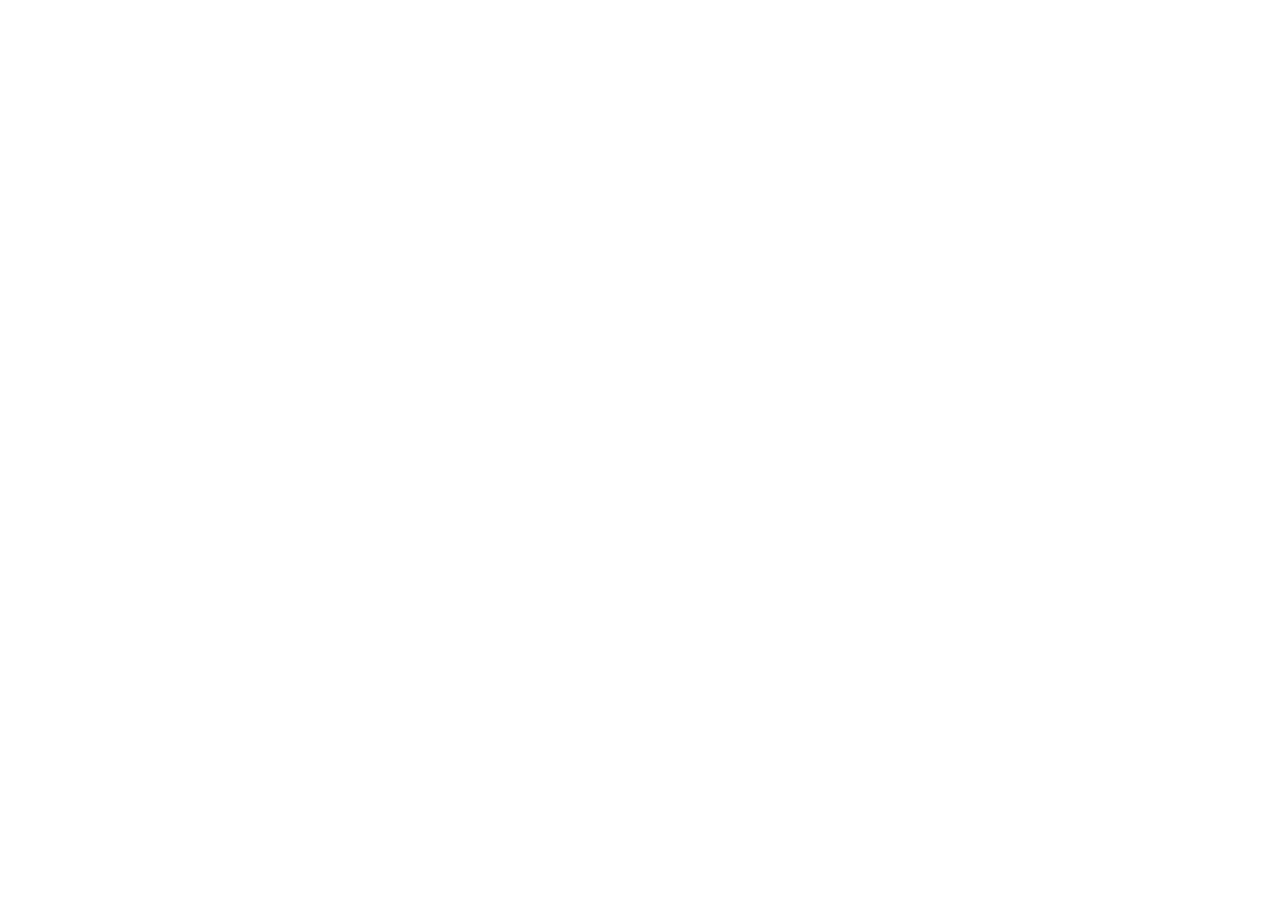
==== commit 2beff980: "Add files via upload" ====
--- a/index.html
+++ b/index.html
@@ -3,4370 +3,55 @@
 <head>
 <meta charset="utf-8">
 <meta name="viewport" content="width=device-width, initial-scale=1, viewport-fit=cover">
-<title>HØBK Holdkampe</title>
-<meta name="description" content="Hørsholm Badminton Klub — holdkampe, resultater, klubrangliste og spillere.">
 <meta name="theme-color" content="#0E2236">
-<link rel="manifest" href="manifest.webmanifest">
-<link rel="icon" href="favicon.ico" sizes="any">
-<link rel="icon" href="icon-192.png" type="image/png">
+<title>HØBK — ny adresse</title>
+<link rel="icon" href="favicon.ico">
 <link rel="apple-touch-icon" href="icon-180.png">
-<meta name="apple-mobile-web-app-capable" content="yes">
-<meta name="apple-mobile-web-app-status-bar-style" content="black">
-<meta name="apple-mobile-web-app-title" content="HØBK">
-<link rel="preconnect" href="https://fonts.googleapis.com">
-<link rel="stylesheet" href="https://fonts.googleapis.com/css2?family=Archivo:wght@500;700;800&family=Inter:wght@400;500;600;700&display=swap">
 <style>
-:root{--akt:#7A4FC9;--plan:#C2255C;--tour:#1E6B3A;--ink:#0E2236;--muted:#4A5866;--muted2:#6A7682;--ground:#F7F7F2;--card:#FFFFFF;--line:#E2E5DC;--line2:#EDEFE8;--accent:#D4F25A;--loss:#F3D6D2;--draw:#E7ECF1;--soft:#F1F2EC;--hi:#F4FBD9;--navy2:#1B3550;--seg:#E7EAE1}
-*{box-sizing:border-box}
-html,body{margin:0;background:var(--ground);color:var(--ink);font-family:Inter,system-ui,sans-serif;font-size:15px;line-height:1.4;-webkit-text-size-adjust:100%}
-button{font-family:inherit;color:inherit;cursor:pointer}
-a{color:var(--ink)}
-/* Fast ramme: top og menu ligger fast, kun indholdet ruller (undgår at menuen hopper på iPhone-hjemmeskærmsapps) */
-.app{position:fixed;top:0;bottom:0;left:0;right:0;max-width:560px;margin:0 auto;display:flex;flex-direction:column;background:var(--ground);overflow:hidden}
-.top{flex:0 0 auto;position:relative;z-index:5;background:var(--ink);color:#fff;padding:calc(10px + env(safe-area-inset-top)) 12px 12px;display:flex;align-items:center;gap:6px;min-height:56px}
-.top .back{width:44px;height:44px;flex:0 0 auto;border:0;border-radius:999px;background:transparent;color:#fff;display:flex;align-items:center;justify-content:center}
-.top .back:focus-visible{outline:2px solid var(--accent)}
-.top .back[hidden]{display:none}
-.top .homebtn{margin-left:auto;width:40px;height:44px;flex:0 0 auto;border:0;border-radius:999px;background:transparent;color:#C3CED9;display:flex;align-items:center;justify-content:center}
-.top .homebtn[hidden]{display:none}
-.top .homebtn.on{color:var(--accent)}
-.top .homebtn.on svg{fill:var(--accent)}
-.top .homebtn:not([hidden])+.adminbtn{margin-left:0}
-.top .homebtn:not([hidden])~.refresh{margin-left:0}
-.top .adminbtn{margin-left:auto;width:44px;height:44px;flex:0 0 auto;border:0;border-radius:999px;background:transparent;color:#fff;display:flex;align-items:center;justify-content:center}
-.top .adminbtn[hidden]{display:none}
-.top .adminbtn.on{background:rgba(255,255,255,.16);color:var(--accent)}
-.top .adminbtn:focus-visible{outline:2px solid var(--accent)}
-.top .adminbtn:not([hidden])+.refresh{margin-left:0}
-.top .helpbtn{margin-left:auto;width:40px;height:44px;flex:0 0 auto;border:0;border-radius:999px;background:transparent;color:#fff;display:flex;align-items:center;justify-content:center;position:relative}
-.top .helpbtn:focus-visible{outline:2px solid var(--accent)}
-.top .helpbtn.on{background:rgba(255,255,255,.16);color:var(--accent)}
-.top .helpbtn .dot{position:absolute;top:9px;right:7px;width:9px;height:9px;border-radius:50%;background:var(--accent);border:2px solid var(--ink)}
-.top .homebtn:not([hidden])~.helpbtn,.top .adminbtn:not([hidden])+.helpbtn,.top .helpbtn+.refresh{margin-left:0}
-.fbitem{padding:12px 14px;display:flex;flex-direction:column;gap:6px;border-top:1px solid var(--line)}
-.fbitem:first-child{border-top:0}
-.fbtext{white-space:pre-wrap;font-size:14px;line-height:1.45;margin:0}
-.fbreply{background:var(--soft);border-radius:12px;padding:10px 12px;font-size:14px;line-height:1.45;white-space:pre-wrap}
-.fbst{display:inline-block;padding:2px 8px;border-radius:999px;font-size:11px;font-weight:700}
-.top .refresh{margin-left:auto;width:44px;height:44px;flex:0 0 auto;border:0;border-radius:999px;background:transparent;color:#fff;display:flex;align-items:center;justify-content:center}
-.top .refresh:focus-visible{outline:2px solid var(--accent)}
-.top .refresh.spin svg{animation:spin .8s linear infinite}
-@keyframes spin{to{transform:rotate(360deg)}}
-.top .t{display:flex;flex-direction:column;min-width:0;padding-left:8px}
-.top.has-back .t{padding-left:0}
-.top h1{margin:0;font-family:Archivo,sans-serif;font-weight:800;font-size:21px;line-height:1.15;white-space:nowrap;overflow:hidden;text-overflow:ellipsis}
-.top .sub{font-size:12px;color:#C3CED9;white-space:nowrap;overflow:hidden;text-overflow:ellipsis}
-main>*{flex-shrink:0}   /* indholdet må ikke presses sammen nu hvor main har fast højde */
-main{flex:1 1 auto;min-height:0;overflow-y:auto;-webkit-overflow-scrolling:touch;overscroll-behavior-y:contain;padding:14px 14px 28px;display:flex;flex-direction:column;gap:10px}
-.card{background:var(--card);border:1px solid var(--line);border-radius:16px}
-.row{width:100%;min-height:60px;padding:12px 14px;display:flex;justify-content:space-between;align-items:center;gap:10px;text-align:left;font-size:inherit}
-button.card:hover{border-color:#C9CEC2}
-button.card:focus-visible,.chip:focus-visible,.seg button:focus-visible,nav.tabs a:focus-visible{outline:2px solid var(--ink);outline-offset:2px}
-.col{display:flex;flex-direction:column;min-width:0}
-.h{font-family:Archivo,sans-serif;font-weight:800}
-.s{font-size:13px;color:var(--muted)}
-.xs{font-size:12px;color:var(--muted)}
-.lbl{font-size:11px;font-weight:700;letter-spacing:.06em;text-transform:uppercase;color:var(--muted);margin:8px 4px 0}
-.pill{font-size:12px;font-weight:700;padding:4px 9px;border-radius:999px;white-space:nowrap}
-.mark{border-radius:6px;padding:1px 8px;font-size:12px;font-weight:800}
-.ellip{white-space:nowrap;overflow:hidden;text-overflow:ellipsis}
-.tiles{display:grid;grid-template-columns:repeat(3,minmax(0,1fr));gap:8px}
-.tile{padding:10px 12px;display:flex;flex-direction:column}
-.tile b{font-family:Archivo,sans-serif;font-weight:800;font-size:21px}
-.seg{display:grid;gap:4px;background:var(--seg);border-radius:999px;padding:4px}
-.seg button{min-height:40px;border:0;border-radius:999px;background:transparent;font-weight:500;font-size:14px}
-.seg button[aria-selected=true]{background:#fff;font-weight:700}
-.chips{display:flex;gap:6px;overflow-x:auto;padding-bottom:2px;scrollbar-width:none}
-.chip{flex:0 0 auto;min-height:38px;padding:0 12px;border-radius:999px;border:1px solid var(--ink);background:#fff;font-weight:600;font-size:13px}
-.chip[aria-pressed=true]{background:var(--ink);color:#fff}
-.mrow{width:100%;min-height:60px;padding:10px 12px;display:grid;grid-template-columns:64px minmax(0,1fr) auto;gap:10px;align-items:center;text-align:left;background:#fff;border:1px solid #D6DAD0;border-radius:14px;font-size:inherit}
-.mrow.up{border-style:dashed;cursor:default}
-.score{font-family:Archivo,sans-serif;font-weight:800;font-size:14px;padding:5px 8px;border-radius:9px;white-space:nowrap}
-table{width:100%;border-collapse:collapse;font-size:13px}
-th{color:var(--muted);font-weight:600;text-align:left;padding:8px 6px}
-td{padding:9px 6px;border-top:1px solid var(--line2)}
-.r{text-align:right}
-.us td{background:var(--hi);font-weight:700}
-.legend{display:flex;flex-wrap:wrap;gap:4px 10px;font-size:11px;color:var(--muted)}
-.legend span{display:inline-flex;align-items:center;gap:4px}
-.legend i{width:10px;height:10px;border-radius:999px;display:inline-block}
-.av{width:38px;height:38px;flex:0 0 auto;border-radius:999px;display:flex;align-items:center;justify-content:center;font-family:Archivo,sans-serif;font-weight:800;font-size:13px}
-.game{padding:10px 12px;display:grid;grid-template-columns:44px minmax(0,1fr) auto;gap:8px;align-items:center}
-.pl{border:0;background:transparent;padding:0;text-align:left;font-size:13px;color:var(--ink)}
-.pl.ours{font-weight:700;text-decoration:underline;text-underline-offset:2px}
-.pl:disabled{cursor:default;text-decoration:none}
-.rk{width:100%;min-height:54px;border:0;border-top:1px solid var(--line2);background:#fff;padding:8px 12px;display:grid;grid-template-columns:30px minmax(0,1fr) auto;gap:10px;align-items:center;text-align:left;font-size:inherit}
-.rk:first-child{border-top:0}
-.rk.top3{background:var(--hi)}
-.search{display:flex;align-items:center;gap:8px;padding:0 12px;min-height:46px}
-.search input{border:0;outline:0;background:transparent;flex:1 1 auto;font-size:16px;font-family:inherit;color:var(--ink);min-width:0}
-nav.tabs{flex:0 0 auto;position:relative;z-index:5;background:#fff;border-top:1px solid var(--line);padding:6px 8px max(8px, calc(env(safe-area-inset-bottom) - 12px))}
-nav.tabs .in{max-width:560px;margin:0 auto;display:flex;justify-content:space-evenly;gap:0}
-nav.tabs a{flex:0 1 auto;min-width:44px;padding:0 4px;letter-spacing:-.2px;min-height:54px;display:flex;flex-direction:column;align-items:center;justify-content:center;gap:3px;color:var(--muted2);font-size:12px;font-weight:700;text-decoration:none;border-radius:12px}
-nav.tabs a[aria-current=page]{color:var(--ink)}
-.empty{margin:6px 4px;color:var(--muted);font-size:14px}
-.note{margin:2px 4px;font-size:12px;color:var(--muted)}
-.big{font-family:Archivo,sans-serif;font-weight:800;font-size:36px;line-height:1}
-.loading{padding:40px 16px;text-align:center;color:var(--muted)}
-
-/* ---- Kalender ---- */
-.calbar{display:flex;align-items:center;gap:6px}
-.calbar .nav{width:44px;height:44px;flex:0 0 auto;border-radius:999px;border:1px solid var(--line);background:#fff;display:flex;align-items:center;justify-content:center}
-.calbar .lab{flex:1 1 auto;text-align:center;font-family:Archivo,sans-serif;font-weight:800;font-size:17px}
-.calbar .today{min-height:36px;padding:0 12px;border-radius:999px;border:1px solid var(--ink);background:#fff;font-weight:600;font-size:13px}
-.chip[aria-pressed=true] .xs{color:inherit;opacity:.75}
-.regchips{display:flex;flex-wrap:wrap;gap:6px;overflow:visible}
-.filters{display:flex;gap:8px;align-items:center;flex-wrap:wrap}
-.filters select{min-height:40px;border-radius:999px;border:1px solid var(--line);background:#fff;padding:0 12px;font-family:inherit;font-size:14px;color:var(--ink);flex:1 1 160px}
-.toggle{display:flex;align-items:center;gap:8px;min-height:40px;padding:0 12px;border-radius:999px;border:1px solid var(--line);background:#fff;font-size:14px;font-weight:600}
-.toggle input{width:18px;height:18px;accent-color:var(--ink)}
-.legend{display:flex;flex-wrap:wrap;gap:4px 12px;font-size:12px;color:var(--muted)}
-.legend span{display:flex;align-items:center;gap:5px}
-.sw{width:10px;height:10px;border-radius:3px;display:inline-block}
-.mgrid{display:grid;grid-template-columns:repeat(7,minmax(0,1fr));gap:3px}
-.mgrid .wd{font-size:11px;font-weight:700;color:var(--muted);text-align:center;padding:4px 0}
-.mday{min-height:74px;border:1px solid var(--line);border-radius:10px;background:#fff;padding:4px 3px;display:flex;flex-direction:column;gap:2px;text-align:left;font-size:inherit;overflow:hidden}
-.mday.out{background:transparent;border-color:transparent;color:#A3ADB6}
-.mday.now{border:2px solid var(--ink)}
-.mday .n{font-size:12px;font-weight:700;padding-left:2px}
-.mday{min-height:52px;align-items:center;justify-content:flex-start;gap:5px}
-.mday .dots{display:flex;flex-wrap:wrap;gap:3px;justify-content:center;max-width:100%}
-.mday .dots i{width:8px;height:8px;border-radius:50%;box-sizing:border-box;display:block}
-.mday.sel{background:var(--ink);border-color:var(--ink);color:#fff}
-.mday.sel .dots i{box-shadow:0 0 0 1.5px var(--ink)}
-.mday.fe:not(.sel){background:var(--soft)}
-.mday .fe{font-size:9px;color:var(--muted);font-weight:600}
-.calfbtn{flex:0 0 auto;min-height:40px;padding:0 12px;border-radius:999px;border:1.5px solid var(--ink);background:#fff;color:var(--ink);display:flex;align-items:center;gap:6px;font-weight:700;font-size:13px}
-.calfbtn.on{background:var(--ink);color:#fff}
-.calchips .chip{display:inline-flex;align-items:center;gap:5px;min-height:34px;font-size:12px}
-.sw{display:inline-block;width:10px;height:10px;border-radius:50%;vertical-align:-1px;box-sizing:border-box}
-.callegend{gap:4px 12px}
-.calsheet-bg{position:fixed;inset:0;background:rgba(14,34,54,.45);z-index:20}
-.calsheet{position:fixed;left:0;right:0;bottom:0;max-width:560px;margin:0 auto;max-height:86%;overflow-y:auto;background:var(--ground);border-radius:22px 22px 0 0;padding:14px 16px calc(18px + env(safe-area-inset-bottom));z-index:21;display:flex;flex-direction:column;gap:10px;box-shadow:0 -8px 30px rgba(0,0,0,.18)}
-.calsheet>*{flex-shrink:0}
-.calsheet .chip{display:inline-flex;align-items:center;gap:6px}
-.calsheet .lbl{margin:6px 2px 0}
-.calpre{display:grid;grid-template-columns:repeat(2,minmax(0,1fr));gap:8px}
-.calpre button{min-height:56px;border-radius:14px;border:1px solid var(--line);background:#fff;text-align:left;padding:8px 12px;display:flex;flex-direction:column;justify-content:center;font-size:inherit}
-.calpre button b{font-size:15px}.calpre button span{font-size:11px;color:var(--muted)}
-.calpre button[aria-pressed=true]{background:var(--ink);border-color:var(--ink);color:#fff}.calpre button[aria-pressed=true] span{color:#C3CED9}
-.caltog{display:flex;align-items:center;gap:10px;padding:11px 12px;border-top:1px solid var(--line2);font-size:14px}
-.caltog:first-child{border-top:0}.caltog span{flex:1}.caltog input{width:20px;height:20px}
-.evlist{overflow:hidden}
-.evrow{width:100%;display:flex;align-items:center;gap:10px;padding:9px 12px;border:0;border-top:1px solid var(--line2);background:none;text-align:left;font-size:inherit;color:inherit;min-height:52px}
-.evrow:first-child{border-top:0}
-.evrow .cbar{width:4px;align-self:stretch;border-radius:2px;flex:0 0 auto;box-sizing:border-box}
-.evrow .t{font-size:13px;width:42px;flex:0 0 auto;font-variant-numeric:tabular-nums}
-.dlab{display:block;margin:8px 4px 0;font-weight:700;color:var(--ink)}
-.dlab.dsel{background:var(--ink);color:#fff;border-radius:999px;padding:3px 10px;align-self:flex-start;display:inline-block;scroll-margin-top:80px}
-.bar{display:block;border-radius:4px;padding:1px 3px;font-size:10px;font-weight:700;line-height:1.35;white-space:nowrap;overflow:hidden;text-overflow:ellipsis}
-.bar.tr{background:transparent!important;border:1px dashed #9AA6B1;color:var(--muted);font-weight:600}
-.more{font-size:10px;color:var(--muted);padding-left:2px}
-.ev{display:grid;grid-template-columns:54px minmax(0,1fr) auto;gap:10px;align-items:center;padding:10px 12px;width:100%;text-align:left;font-size:inherit;background:#fff;border:1px solid var(--line);border-left-width:5px;border-radius:14px}
-.ev.tr{border-style:dashed;border-left-style:solid;background:#FBFBF8}
-.ev .tm{font-family:Archivo,sans-serif;font-weight:800;font-size:15px;line-height:1.1}
-.dayhead{display:flex;justify-content:space-between;align-items:baseline;margin:10px 4px 0}
-.dayhead b{font-size:14px}
-.dayhead.now b{text-decoration:underline;text-decoration-thickness:2px;text-underline-offset:3px}
-.ygrid{display:grid;grid-template-columns:repeat(2,minmax(0,1fr));gap:10px}
-@media (min-width:480px){.ygrid{grid-template-columns:repeat(3,minmax(0,1fr))}}
-.ymon{padding:8px;border-radius:14px}
-.ymon h3{margin:0 0 4px 2px;font-size:13px;font-family:Archivo,sans-serif;display:flex;justify-content:space-between}
-.ymon h3 span{font-family:Inter,sans-serif;font-weight:600;color:var(--muted);font-size:11px}
-.yg{display:grid;grid-template-columns:repeat(7,minmax(0,1fr));gap:1px}
-.yd{aspect-ratio:1;border:0;background:transparent;padding:0;font-size:9px;color:var(--muted);display:flex;flex-direction:column;align-items:center;justify-content:center;gap:1px;border-radius:5px}
-.yd.has{color:var(--ink);font-weight:700;background:var(--soft)}
-.yd.now{outline:1.5px solid var(--ink)}
-.yd i{width:5px;height:5px;border-radius:999px;display:block}
-
-/* ---- Tilmelding ---- */
-.reg{display:flex;flex-wrap:wrap;gap:6px;align-items:center}
-.rb{min-height:40px;padding:0 14px;border-radius:999px;border:1.5px solid var(--ink);background:#fff;font-weight:700;font-size:13px}
-.rb[aria-pressed=true].ja{background:var(--accent);border-color:var(--accent)}
-.rb[aria-pressed=true].nej{background:var(--loss);border-color:#E3B4AD}
-.rb[aria-pressed=true].maaske{background:#FFE3C2;border-color:#F3C58F}
-.rb:disabled{opacity:.6}
-.rb.go{background:var(--ink);border-color:var(--ink);color:#fff;font-size:16px;min-height:50px;box-shadow:0 2px 6px rgba(14,34,54,.25)}
-.rb.go:active{transform:translateY(1px);box-shadow:none}
-.rb.follow{align-self:flex-start;min-height:44px;font-size:14px}
-.rb.follow[aria-pressed=true]{background:var(--accent);border-color:var(--accent)}
-.star{color:#C99A06}
-.news{color:var(--tour,#1E6B3A);font-weight:600}
-.pagec{padding:14px 16px;font-size:15px;line-height:1.55;overflow-wrap:anywhere}
-.pagec h1{font-size:21px;line-height:1.2;margin:4px 0 10px}.pagec h2{font-size:18px;margin:16px 0 6px}.pagec h3,.pagec h4{font-size:16px;margin:14px 0 4px}
-.pagec p{margin:0 0 10px}.pagec img{max-width:100%;height:auto;border-radius:8px}.pagec a{color:#2F6FB3;font-weight:600}
-.pagec table{border-collapse:collapse;display:block;overflow-x:auto;max-width:100%;font-size:13px}.pagec td,.pagec th{border:1px solid var(--line);padding:4px 6px;vertical-align:top}
-.pagec ul,.pagec ol{padding-left:20px;margin:0 0 10px}
-.sgroup{padding:4px 0}.sgroup a{display:flex;justify-content:space-between;align-items:center;gap:8px;padding:11px 14px;border-top:1px solid var(--line2);color:inherit;text-decoration:none;font-size:15px}
-.sgroup a:first-of-type{border-top:0}.newdot{font-size:11px;font-weight:800;color:#1E5A2E;background:#E3F3E6;border-radius:999px;padding:2px 7px;white-space:nowrap}
-.route{display:inline-flex;align-items:center;gap:8px;min-height:44px;padding:0 16px;border-radius:999px;background:var(--ink);color:#fff;font-weight:700;font-size:14px;text-decoration:none;align-self:flex-start}
-.route svg{flex:none}
-.tlinks{display:flex;flex-wrap:wrap;gap:8px}
-.rb.tlink{display:inline-flex;align-items:center;min-height:44px;text-decoration:none;color:var(--ink);font-size:14px}
-.drive{display:inline-flex;align-items:center;gap:6px;font-weight:600}
-.cnt{font-size:12px;color:var(--muted);margin-left:auto}
-.who summary{cursor:pointer;font-size:13px;font-weight:600;color:var(--ink);padding:4px 0;list-style-position:inside}
-.who ul{margin:4px 0 0;padding:0;list-style:none;display:flex;flex-wrap:wrap;gap:4px}
-.who li{font-size:12px;padding:3px 9px;border-radius:999px;background:var(--soft)}
-.who li.ja{background:var(--hi)}
-.who li.nej{background:#FBEDEB;color:#6B3A33}
-.who li.maaske{background:#FFF2E2}
-.evwrap{display:flex;flex-direction:column;gap:8px;background:#fff;border:1px solid var(--line);border-left:5px solid #9AA6B1;border-radius:14px;padding:10px 12px}
-.evwrap.tr{border-style:dashed;border-left-style:solid;background:#FBFBF8}
-.evwrap .evtop{display:grid;grid-template-columns:66px minmax(0,1fr) auto;gap:10px;align-items:center;background:transparent;border:0;padding:0;text-align:left;font-size:inherit;width:100%}
-.me{display:flex;align-items:center;gap:10px;padding:10px 12px}
-.toast{position:fixed;left:50%;bottom:calc(84px + env(safe-area-inset-bottom));transform:translateX(-50%);background:var(--ink);color:#fff;padding:10px 16px;border-radius:999px;font-size:14px;font-weight:600;z-index:20;box-shadow:0 6px 20px rgba(0,0,0,.2);max-width:90vw}
-.toast[hidden]{display:none}
-
-/* ---- Turneringer ---- */
-.tcard{display:grid;grid-template-columns:66px minmax(0,1fr) auto;gap:10px;align-items:center;width:100%;padding:10px 12px;text-align:left;font-size:inherit;background:#fff;border:1px solid var(--line);border-left:5px solid var(--tour);border-radius:14px}
-.tdate{display:flex;flex-direction:column;line-height:1.2}
-.tdate b{font-family:Archivo,sans-serif;font-size:15px}
-.cls{display:inline-block;font-size:11px;font-weight:700;padding:2px 7px;border-radius:999px;background:#E2F1E6;color:#124526;margin:2px 4px 0 0}
-.cls.fit{background:var(--tour);color:#fff}
-.dl{font-size:11px;font-weight:700;padding:3px 8px;border-radius:999px;white-space:nowrap}
-.dl.open{background:var(--hi);color:var(--ink)}
-.dl.closed{background:var(--soft);color:var(--muted)}
-.lvhead{display:flex;justify-content:space-between;align-items:baseline;margin:12px 4px 0}
-.lvhead b{font-family:Archivo,sans-serif;font-size:16px}
-
-/* ---- Holdopstilling ---- */
-.pick{display:grid;grid-template-columns:28px minmax(0,1fr) auto;gap:10px;align-items:center;width:100%;min-height:54px;padding:8px 12px;text-align:left;font-size:inherit;background:#fff;border:1px solid var(--line);border-radius:14px}
-.pick[aria-pressed=true]{border-color:var(--ink);background:var(--hi)}
-.box{width:24px;height:24px;border-radius:7px;border:2px solid var(--ink);display:flex;align-items:center;justify-content:center;font-weight:800;font-size:14px}
-.pick[aria-pressed=true] .box{background:var(--ink);color:#fff}
-.av-ja{background:var(--accent)} .av-maaske{background:#FFE3C2} .av-nej{background:var(--loss)} .av-none{background:var(--soft);color:var(--muted)}
-.savebar{position:sticky;bottom:calc(76px + env(safe-area-inset-bottom));z-index:4;display:flex;gap:8px;align-items:center;justify-content:space-between;background:var(--ink);color:#fff;border-radius:16px;padding:10px 12px;box-shadow:0 8px 24px rgba(0,0,0,.18)}
-.savebar .rb{border-color:#fff;background:var(--accent);color:var(--ink)}
-.slot{display:grid;grid-template-columns:52px minmax(0,1fr);gap:10px;align-items:center;padding:10px 12px;border-top:1px solid var(--line2)}
-.slot:first-child{border-top:0}
-.slot select{width:100%;min-height:40px;border-radius:10px;border:1px solid var(--line);background:#fff;font-family:inherit;font-size:14px;padding:0 8px;color:var(--ink)}
-.warn{font-size:12px;color:#8A4B00;background:#FFF2E2;border-radius:10px;padding:8px 10px}
-/* Chat + nyheder */
-nav.tabs a{position:relative}
-nav.tabs a .dot{position:absolute;top:8px;left:calc(50% + 8px);width:9px;height:9px;border-radius:50%;background:#D93A2B;border:2px solid #fff}
-.badge{min-width:22px;height:22px;padding:0 7px;border-radius:999px;background:var(--ink);color:#fff;font-size:12px;font-weight:800;display:inline-flex;align-items:center;justify-content:center}
-.news{width:100%;text-align:left;padding:12px 14px;display:flex;flex-direction:column;gap:3px;font-size:inherit}
-.news.new{border-left:5px solid var(--accent)}
-.news.plan{border-left:5px solid var(--plan)}
-.news.web{border-left:5px solid var(--akt)}
-.usr{display:flex;gap:10px;align-items:flex-start;padding:10px 12px;border-top:1px solid var(--line2)}
-.usr:first-child{border-top:0}
-.usr a{color:var(--muted)}
-.upill{font-size:10px;font-weight:800;border-radius:6px;padding:1px 6px}
-.regcta{min-height:64px;background:var(--hi);border-color:#DCEBA5;border-left:5px solid var(--accent)}
-.regtwo{display:flex;flex-direction:column;gap:8px}
-.wlc{min-height:70px;border-left:6px solid var(--accent);text-align:left}
-.wlc b{font-size:16px}
-.wlc.guest{min-height:60px;border-left-color:var(--line);background:var(--soft)}
-.wlc.guest b{font-size:15px}
-.regtwo .regcta{width:100%}
-.regpar{border-left-color:#5F7D0F}
-.helpcard{width:100%;text-align:left;font-size:inherit;padding:12px 14px;display:flex;flex-direction:column;gap:8px;background:#FFF7EC;border:2px solid #F3B35B}
-.helphead{display:flex;align-items:center;gap:10px}
-.helphead b{font-size:16px;line-height:1.25}
-.helpicon{font-size:24px;flex:0 0 auto}
-.helpbar{display:block;height:8px;border-radius:999px;background:#F3D3A6;overflow:hidden}
-.helpbar i{display:block;height:100%;background:#1E8A4C;border-radius:999px}
-.helpstatus{border-radius:14px;padding:10px 14px;font-weight:700;font-size:14px;background:#FFF7EC;border:2px solid #F3B35B;display:flex;flex-direction:column;gap:6px}
-.helpstatus.done{background:#E6F4EA;border-color:#1E8A4C;color:#14532D}
-.planev b.ellip::before,.news.plan>b::before{content:'◆ ';color:var(--plan);font-size:.85em}
-.bar.planbar::before{content:'◆';margin-right:2px}
-.mseg button{display:flex;align-items:center;justify-content:center;gap:6px}
-.mtabs{padding:2px 0 4px;margin:0 -14px;padding-left:14px;padding-right:14px}
-.mtabs .chip{display:inline-flex;align-items:center;gap:5px;min-height:40px;padding:0 11px}
-.mtabs .chip.par[aria-pressed=true]{background:#5F7D0F;border-color:#5F7D0F}
-.badge.warnb{background:#F3B35B;color:#0E2236}
-.why{font-size:11px;font-weight:700;border-radius:999px;padding:3px 9px;background:var(--soft)}
-.why.sel{background:var(--accent);font-weight:800}
-.kidreg{display:flex;flex-direction:column;gap:4px;padding:6px 2px 0;border-top:1px solid var(--line2)}
-.kidnext{width:100%;border:0;border-top:1px solid var(--line2);background:none;padding:8px 0 0;display:flex;justify-content:space-between;align-items:center;gap:8px;text-align:left;font-size:inherit}
-.badge.sm{min-width:18px;height:18px;font-size:11px;padding:0 5px}
-.alert{border-left:5px solid #F3B35B;background:#FFF7EC}
-.tile.warn2{background:#FFF7EC;border-color:#F3D3A6}
-.evwrap.ans{box-shadow:inset 0 0 0 2px #F3C58F}
-.need{color:#8A4B00}
-.ovhead{width:100%;text-align:left;padding:10px 14px;display:flex;justify-content:space-between;align-items:center;gap:10px;font-size:inherit;border-left:5px solid var(--plan);margin-top:6px}
-.ovtasks{overflow:hidden;margin-top:-4px}
-.ovrow{display:flex;gap:10px;align-items:center;padding:9px 12px;border-top:1px solid var(--line2);border-left:5px solid var(--line)}
-.ovrow:first-child{border-top:0}
-.ovtime{flex:0 0 auto;width:74px;font-size:12px;font-weight:700;font-variant-numeric:tabular-nums}
-.ovcount{flex:0 0 auto;min-width:42px;text-align:center;font-family:Archivo,sans-serif;font-weight:800;font-size:14px;border-radius:999px;padding:3px 8px}
-.ovrow.st-full{border-left-color:var(--accent)} .ovrow.st-full .ovcount{background:var(--accent)}
-.ovrow.st-part{border-left-color:#F3B35B} .ovrow.st-part .ovcount{background:#FFE3C2}
-.ovrow.st-none{border-left-color:#E07A6E} .ovrow.st-none .ovcount{background:var(--loss)}
-.ovrow.st-open{border-left-color:#B9D6F2} .ovrow.st-open .ovcount{background:#E3EEF9}
-.news b{font-size:15px;color:var(--ink)}
-.newtag{color:var(--ink);background:var(--accent);border-radius:6px;padding:0 6px}
-.nimg{width:100%;max-height:180px;object-fit:cover;border-radius:8px;margin:2px 0 4px;background:#eee}
-.nimgfull{width:100%;height:auto;border-radius:10px;display:block;background:#eee}
-.nbody ul{margin:4px 0;padding-left:22px}
-.tpls{display:flex;flex-wrap:wrap;gap:6px}
-.clamp{display:-webkit-box;-webkit-line-clamp:2;-webkit-box-orient:vertical;overflow:hidden}
-.snakbar{display:flex;align-items:center;gap:10px}
-.chip.mute.on{background:#1E8A4C;border-color:#1E8A4C;color:#fff}
-.chip.mute.off{background:#C8352B;border-color:#C8352B;color:#fff}
-.msgs{flex:1 0 auto;display:flex;flex-direction:column;justify-content:flex-end;gap:4px;padding-bottom:4px}
-.msgday{align-self:center;font-size:11px;font-weight:700;color:var(--muted);text-transform:uppercase;letter-spacing:.05em;margin:10px 0 4px}
-.msg{max-width:84%;align-self:flex-start;background:var(--card);border:1px solid var(--line);border-radius:16px 16px 16px 4px;padding:7px 12px;display:flex;flex-direction:column;gap:2px;overflow-wrap:anywhere}
-.msg.me{align-self:flex-end;background:var(--hi);border-color:#DCEBA5;border-radius:16px 16px 4px 16px}
-main.chat{padding-bottom:0}
-.msg.pending{opacity:.6}
-.msg .who2{font-size:12px;font-weight:700;color:var(--muted)}
-.msg.me .who2{align-self:flex-end}
-.msg .par{font-weight:700;font-size:11px;color:#fff;background:#5F7D0F;border-radius:6px;padding:1px 6px;margin-left:4px;white-space:nowrap}
-.msg .txt{font-size:15px;line-height:1.4}
-.msg .meta{align-self:flex-end;font-size:11px;color:var(--muted2);display:flex;gap:8px;align-items:center}
-.msg .del{border:0;background:none;padding:2px 0;font-size:11px;color:var(--muted);text-decoration:underline;min-height:24px}
-.compose{position:sticky;bottom:0;margin:0 -14px;padding:8px 14px 10px;background:var(--ground);border-top:1px solid var(--line);display:flex;gap:8px;align-items:flex-end}
-.compose textarea{flex:1 1 auto;min-height:44px;max-height:160px;resize:none;border:1px solid var(--line);border-radius:22px;padding:11px 14px;font:inherit;font-size:16px;background:#fff;color:var(--ink)}
-.compose .rb{min-height:44px;flex:0 0 auto}
-.compose.ro{padding:12px 14px 14px;align-items:center}
-.inp{border:1px solid var(--line);border-radius:12px;padding:10px 12px;font:inherit;font-size:16px;background:#fff;color:var(--ink);width:100%}
-textarea.inp{resize:vertical;line-height:1.45}
-.err{font-size:12px;color:#7A1A12;background:#FBE1DD;border-radius:10px;padding:8px 10px}
-.okmsg{font-size:12px;color:#1E5A2E;background:#E3F3E6;border-radius:10px;padding:8px 10px}
-.infomsg{font-size:12px;color:#3C4A57;background:#EEF1F4;border-radius:10px;padding:8px 10px}
-.st{font-size:11px;font-weight:800;padding:3px 9px;border-radius:999px;white-space:nowrap}
-.st-udkast{background:var(--soft)} .st-klar{background:#FFE3C2} .st-indtastet{background:var(--accent)}
-.brand{flex:none;width:40px;height:43px;padding:3px 4px;background:#fff;border-radius:10px;object-fit:contain;box-sizing:border-box}
-.back:not([hidden])+.brand{display:none}
-/* Samkørsel */
-.ride{padding:12px;display:flex;flex-direction:column;gap:10px}
-.rcar{border:1px solid var(--line2);border-radius:12px;padding:10px 12px;display:flex;flex-direction:column;gap:6px}
-.rcar.full{background:var(--bg)}
-.rcar .rtop{display:flex;align-items:center;gap:8px}
-.rcar .seats{margin-left:auto;font-size:12px;font-weight:800;border-radius:999px;padding:3px 9px;background:var(--accent);white-space:nowrap}
-.rcar.full .seats{background:var(--seg)}
-.rpass{display:flex;flex-wrap:wrap;gap:6px}
-.rpass>span{font-size:12px;font-weight:600;background:var(--seg);border-radius:999px;padding:4px 9px}
-.rpass>span.me{background:var(--ink);color:#fff}
-.rpass .free{background:transparent;border:1.5px dashed var(--muted2);color:var(--muted)}
-.rform{display:flex;flex-direction:column;gap:8px;padding:10px 12px;border-radius:12px;background:var(--bg)}
-.rform input[type=text],.rform input[type=time],.rform select{min-height:40px;border:1px solid var(--line2);border-radius:10px;padding:0 10px;font:inherit;background:#fff;width:100%;box-sizing:border-box}
-.rb.rsel[aria-pressed=true]{background:var(--ink);color:#fff}
-.rb.take{background:var(--accent);border-color:var(--accent)}
+body{margin:0;min-height:100vh;display:flex;align-items:center;justify-content:center;background:#0E2236;color:#fff;font:16px/1.5 system-ui,-apple-system,"Segoe UI",sans-serif;padding:24px max(16px,env(safe-area-inset-left)) 24px max(16px,env(safe-area-inset-right));box-sizing:border-box}
+.c{max-width:420px;display:flex;flex-direction:column;gap:14px;text-align:center;align-items:center}
+img{width:72px;height:72px;border-radius:16px}
+h1{margin:0;font-size:22px}
+a.b{display:inline-block;background:#D4F25A;color:#0E2236;font-weight:700;text-decoration:none;padding:12px 22px;border-radius:999px}
+p{margin:0;color:#C9D4DE}
 </style>
 </head>
 <body>
-<div class="app">
-<header class="top" id="top">
-<button class="back" id="back" aria-label="Tilbage" hidden>
-<svg width="22" height="22" viewBox="0 0 24 24" fill="none" stroke="currentColor" stroke-width="2" stroke-linecap="round" stroke-linejoin="round" aria-hidden="true"><path d="M15 18l-6-6 6-6"/></svg>
-</button>
-<img class="brand" src="logo.png" alt="Hørsholm Badminton Klub" width="40" height="43">
-<div class="t"><h1 id="title">HØBK</h1><span class="sub" id="subtitle">Henter data …</span></div>
-<button class="homebtn" id="homeBtn" aria-label="Gør til min forside" hidden><svg width="22" height="22" viewBox="0 0 24 24" fill="none" stroke="currentColor" stroke-width="2" stroke-linejoin="round" aria-hidden="true"><path d="M12 3.5l2.6 5.3 5.9.9-4.3 4.1 1 5.8L12 16.9l-5.2 2.7 1-5.8-4.3-4.1 5.9-.9z"/></svg></button>
-<button class="adminbtn" id="adminBtn" aria-label="Administration" hidden><svg width="22" height="22" viewBox="0 0 24 24" fill="none" stroke="currentColor" stroke-width="2" stroke-linecap="round" stroke-linejoin="round" aria-hidden="true"><path d="M12 3l8 3v6c0 4.5-3.4 8.3-8 9-4.6-.7-8-4.5-8-9V6z"/><path d="M9 12l2 2 4-4"/></svg></button>
-<button class="helpbtn" id="helpBtn" aria-label="Hjælp og feedback"><svg width="22" height="22" viewBox="0 0 24 24" fill="none" stroke="currentColor" stroke-width="2" stroke-linecap="round" stroke-linejoin="round" aria-hidden="true"><circle cx="12" cy="12" r="9"/><path d="M9.5 9.3a2.6 2.6 0 0 1 5 .9c0 1.7-2.5 2.3-2.5 3.8"/><path d="M12 17.2h.01"/></svg></button>
-<button class="refresh" id="refresh" aria-label="Opdater data"><svg width="22" height="22" viewBox="0 0 24 24" fill="none" stroke="currentColor" stroke-width="2" stroke-linecap="round" stroke-linejoin="round" aria-hidden="true"><path d="M21 12a9 9 0 1 1-3-6.7"/><path d="M21 3v6h-6"/></svg></button>
-</header>
-<main id="main"><div class="loading">Henter holdkampe …</div></main>
-<nav class="tabs" aria-label="Faner"><div class="in">
-<a href="#/nyt" data-tab="nyt"><svg width="22" height="22" viewBox="0 0 24 24" fill="none" stroke="currentColor" stroke-width="2" stroke-linecap="round" stroke-linejoin="round" aria-hidden="true"><path d="M4 5h13v14a2 2 0 0 0 2 2H6a2 2 0 0 1-2-2z"/><path d="M17 9h3v10a2 2 0 0 1-2 2"/><path d="M8 9h5M8 13h5M8 17h3"/></svg>Nyt</a>
-<a href="#/hold" data-tab="hold"><svg width="22" height="22" viewBox="0 0 24 24" fill="none" stroke="currentColor" stroke-width="2" stroke-linecap="round" stroke-linejoin="round" aria-hidden="true"><path d="M8 21h8M12 17v4M7 4h10v5a5 5 0 0 1-10 0z"/><path d="M17 5h3v2a3 3 0 0 1-3 3M7 5H4v2a3 3 0 0 0 3 3"/></svg>Hold</a>
-<a href="#/kalender" data-tab="kalender"><svg width="22" height="22" viewBox="0 0 24 24" fill="none" stroke="currentColor" stroke-width="2" stroke-linecap="round" stroke-linejoin="round" aria-hidden="true"><rect x="3" y="4" width="18" height="18" rx="2"/><path d="M16 2v4M8 2v4M3 10h18"/></svg>Kalender</a>
-<a href="#/tilmeld" data-tab="tilmeld"><svg width="22" height="22" viewBox="0 0 24 24" fill="none" stroke="currentColor" stroke-width="2" stroke-linecap="round" stroke-linejoin="round" aria-hidden="true"><path d="M9 11l3 3L22 4"/><path d="M21 12v7a2 2 0 0 1-2 2H5a2 2 0 0 1-2-2V5a2 2 0 0 1 2-2h11"/></svg>Min side</a>
-<a href="#/spillere" data-tab="spillere"><svg width="22" height="22" viewBox="0 0 24 24" fill="none" stroke="currentColor" stroke-width="2" stroke-linecap="round" stroke-linejoin="round" aria-hidden="true"><circle cx="9" cy="8" r="4"/><path d="M2 21a7 7 0 0 1 14 0M16 4a4 4 0 0 1 0 8M22 21a7 7 0 0 0-4-6.3"/></svg>Spillere</a>
-<a href="#/sider" data-tab="sider"><svg width="22" height="22" viewBox="0 0 24 24" fill="none" stroke="currentColor" stroke-width="2" stroke-linecap="round" stroke-linejoin="round" aria-hidden="true"><path d="M4 4h10l6 6v10a0 0 0 0 1 0 0H4z"/><path d="M14 4v6h6M8 14h8M8 18h6"/></svg>Sider</a>
-</div></nav>
+<div class="c">
+  <img src="icon-180.png" alt="">
+  <h1>HØBK-appen er flyttet til app.hoebk.dk</h1>
+  <p id="s">Du sendes videre …</p>
+  <a class="b" id="go" href="https://app.hoebk.dk/">Åbn app.hoebk.dk</a>
+  <p style="font-size:14px">Læg den nye adresse på hjemmeskærmen og slet det gamle ikon.</p>
 </div>
-<div class="toast" id="toast" role="status" aria-live="polite" hidden></div>
-
 <script>
 (function () {
-  'use strict';
-  // ---- App-version: find ud af om index.html er ændret på serveren ----
-  // Telefoner (især "Føj til hjemmeskærm" på iPhone) gemmer siden og genåbner den uden at hente den igen.
-  // Vi sammenligner appens egen kode (script + stylesheet) med den nyeste udgave på GitHub Pages.
-  var SELF = document.currentScript;
-  function codeSig(doc, script) {
-    var txt = Array.prototype.map.call(doc.querySelectorAll('style'), function (x) { return x.textContent; }).join('') + (script ? script.textContent : '');
-    var h = 5381; for (var i = 0; i < txt.length; i++) h = ((h << 5) + h + txt.charCodeAt(i)) | 0;
-    return txt.length + ':' + (h >>> 0).toString(36);
-  }
-  var MY_SIG = codeSig(document, SELF);
-  try {   // fjern ?v=… fra adresselinjen efter en opdatering
-    var APP_RELOAD = /[?&]v=/.test(location.search);   // genindlæst pga. ny version — bliv på samme skærm
-    if (/[?&]v=/.test(location.search)) history.replaceState(null, '', location.pathname + location.hash);
+  var NEW = 'https://app.hoebk.dk/';
+  var data = { k: {}, r: location.hash || '' };
+  try {   // login og indstillinger tages med, så man ikke skal logge ind igen
+    for (var i = 0; i < localStorage.length; i++) {
+      var k = localStorage.key(i);
+      if (/^hoebk_[a-z]+$/.test(k) && k !== 'hoebk_akt' && k !== 'hoebk_moved') data.k[k] = localStorage.getItem(k);
+    }
   } catch (e) {}
-  function checkAppVersion(fromButton) {
-    return fetch('index.html?t=' + Date.now(), { cache: 'no-store' }).then(function (r) { return r.ok ? r.text() : ''; }).then(function (html) {
-      if (!html) return false;
-      var doc = new DOMParser().parseFromString(html, 'text/html');
-      var scripts = Array.prototype.slice.call(doc.querySelectorAll('script')).sort(function (a, b) { return b.textContent.length - a.textContent.length; });
-      var sig = codeSig(doc, scripts[0]);
-      if (sig === MY_SIG) return false;
-      var tried = ''; try { tried = sessionStorage.getItem('hoebk_reload') || ''; } catch (e) {}
-      if (tried === sig && !fromButton) return false;   // undgå genindlæsnings-løkke hvis serveren endnu ikke er helt opdateret
-      try { sessionStorage.setItem('hoebk_reload', sig); } catch (e) {}
-      location.replace(location.pathname + '?v=' + Date.now() + location.hash);
-      return true;
-    }).catch(function () { return false; });
-  }
-  var ORDER = ['Danmarksserien', 'Serie 2', '4 Spillere', '4 Spillere A-række', 'MOT 4+4 Elite/Mester',
-    'MOT 4+4 Serie 3-4', 'MOT 4 spillere Mester', 'U15 A', 'U15 B', 'U13 A', 'U13 B', 'U13 C-D', 'U13 D', 'U11 C', 'U11 Dx'];
-  var MONS = ['jan', 'feb', 'mar', 'apr', 'maj', 'jun', 'jul', 'aug', 'sep', 'okt', 'nov', 'dec'];
-  var DAYS = ['sø', 'ma', 'ti', 'on', 'to', 'fr', 'lø'];
-  // Farve på spillerens cirkel = rækken spilleren har flest kampe i (samme farver som kalenderen).
-  // Forældre: mørk ungdomsgrøn. Spillere uden holdkampe og uden niveau: grå.
-  var PARENT = { bg: '#5F7D0F', fg: '#FFFFFF' };
-  var NOLEVEL = { bg: '#C9CED3', fg: '#0E2236' };
-  function isParentId(id) { return /^p:/.test(String(id || '')); }
-  function playerColor(p) {
-    if (!p) return NOLEVEL;
-    if (!p.teams || !p.teams.length) {   // ingen holdkampe: ud fra rangliste-niveau (U… = ungdom, SEN… = senior)
-      var lv = (typeof playerLevels === 'function' ? playerLevels(p) : [])[0] || ((p.profile || {}).level || '');
-      return /^U\d/.test(lv) ? teamColor('U15') : /^(SEN|MOT|VET|\+)/.test(lv) ? teamColor('Serie') : NOLEVEL;
-    }
-    var n = {}; (p.games || []).forEach(function (g) { n[g.team] = (n[g.team] || 0) + 1; });
-    var main = p.teams.slice().sort(function (a, b) { return (n[b] || 0) - (n[a] || 0); })[0];
-    return teamColor(main);
-  }
-  function hasRank(p) { var pr = p.profile || {}; return !!((pr.rankings && pr.rankings.length) || pr.level); }
-  // Filter i spillerlisten (huskes på telefonen)
-  var PF = { alle: ['Alle', function () { return true; }], spillet: ['Har spillet', function (p) { return p.played > 0; }],
-             rang: ['Har rangering', hasRank], uden: ['Uden rangering', function (p) { return !hasRank(p); }] };
-  function isActive(p) {   // har spillet holdkamp i år eller har et niveau/rangliste på badmintonplayer.dk
-    var pr = p.profile || {};
-    return !!(p.played || (pr.rankings && pr.rankings.length) || pr.level);
-  }
-  function teamsTxt(p) {   // "U15 B, Serie 2" — eller niveau for spillere uden holdkampe
-    if (p.teams && p.teams.length) return p.teams.join(', ');
-    var lv = (typeof playerLevels === 'function' ? playerLevels(p) : []);
-    return (lv.length ? lv.join(', ') + ' · ' : '') + 'ingen holdkampe i år';
-  }
-  function avStyle(p) { var c = playerColor(p); return 'background:' + c.bg + ';color:' + c.fg; }
-  function colorLegend() {
-    return '<div class="legend">' + [['Senior', '#2F6FB3'], ['4 spillere', '#7FD3F7'], ['Motion', '#E58A2E'], ['Ungdom', '#D4F25A'], ['Forælder', PARENT.bg], ['Uden niveau', NOLEVEL.bg]].map(function (x) {
-      return '<span><i style="background:' + x[1] + '"></i>' + x[0] + '</span>'; }).join('') + '</div>';
-  }
-  // Klubranglisten: 1) sejr-% i kampe, 2) ved lighed sæt-% (vundne/spillede sæt), 3) bold-% (vundne/spillede bolde).
-  // Procenter i stedet for antal/point, så rækker med 3-sætskampe eller længere sæt ikke får en fordel.
-  function pct(a, b) { return a + b ? a / (a + b) : 0; }
-  function rankVals(p) { return { m: pct(p.won, p.lost != null ? p.lost : p.played - p.won), s: pct(p.setsWon || 0, p.setsLost || 0), b: pct(p.pointsFor || 0, p.pointsAgainst || 0) }; }
-  function rankCmp(A, B) {
-    var a = rankVals(A), b = rankVals(B);
-    return (b.m - a.m) || (b.s - a.s) || (b.b - a.b) || (B.played - A.played) || A.name.localeCompare(B.name, 'da');
-  }
-  function pctTxt(x) { return Math.round(x * 100) + '%'; }
-
-  var D = null;            // { teams, players: {id: p}, ids, clubRank: {id: n}, updated }
-  var UI = { metric: 'won', filter: 'alle', q: '', seg: 'kampe' };
-  var $main = document.getElementById('main');
-
-  var FORCE = 0;   // sættes af opdater-knappen, så alt hentes helt friskt
-  function bustParam(ms) { return '?t=' + (FORCE || Math.floor(Date.now() / ms)); }
-  function esc(s) { return String(s == null ? '' : s).replace(/[&<>"']/g, function (c) {
-    return { '&': '&amp;', '<': '&lt;', '>': '&gt;', '"': '&quot;', "'": '&#39;' }[c]; }); }
-  function dTxt(x) { var p = x.split('-'); var dt = new Date(+p[0], +p[1] - 1, +p[2]); return DAYS[dt.getDay()] + ' ' + (+p[2]) + '. ' + MONS[+p[1] - 1]; }
-  function ini(n) { var p = n.trim().split(/\s+/); return (p[0] || '').charAt(0) + (p.length > 1 ? p[p.length - 1].charAt(0) : ''); }
-  function oBg(o) { return o === 'V' ? 'var(--accent)' : o === 'T' ? 'var(--loss)' : 'var(--draw)'; }
-  function oTxt(o) { return o === 'V' ? 'Sejr' : o === 'T' ? 'Nederlag' : o === 'U' ? 'Uafgjort' : ''; }
-  function flipScore(s) { return s ? s.split('-').reverse().join('-') : s; }
-  function setsTxt(sets) { return sets.map(function (x) { return x[0] + '-' + x[1]; }).join(' '); }
-
-  function load() {
-    var bust = bustParam(60000);
-    return Promise.all([fetch('data/holdkampe.json' + bust).then(function (r) { return r.json(); }),
-                        fetch('data/spillere.json' + bust).then(function (r) { return r.json(); }),
-                        fetch('data/traening.json' + bust).then(function (r) { return r.ok ? r.json() : null; }).catch(function () { return null; }),
-                        fetch('data/turneringer.json' + bust).then(function (r) { return r.ok ? r.json() : null; }).catch(function () { return null; }),
-                        fetch('data/turnering_nyt.json' + bust).then(function (r) { return r.ok ? r.json() : null; }).catch(function () { return null; })])
-      .then(function (res) {
-        var hk = res[0], sp = res[1], tr = res[2], tu = res[3], nyt = res[4] || {};
-        var teams = hk.teams.slice().sort(function (a, b) {
-          var ia = ORDER.indexOf(a.label), ib = ORDER.indexOf(b.label);
-          return (ia < 0 ? 99 : ia) - (ib < 0 ? 99 : ib);
-        });
-        var players = {};
-        sp.players.forEach(function (p) { if (p.id) players[p.id] = p; });
-        var ids = Object.keys(players);
-        var overall = ids.filter(function (id) { return players[id].played; }).sort(function (a, b) { return rankCmp(players[a], players[b]); });
-        var clubRank = {}; overall.forEach(function (id, i) { clubRank[id] = i + 1; });
-        D = { teams: teams, players: players, ids: ids, clubRank: clubRank, updated: sp.updated || hk.updated, training: tr, tours: (tu && tu.tournaments) || [], toursUpdated: tu && tu.updated,
-              tourNews: nyt.tournaments || {}, tourAlias: nyt.alias || {} };
-        migrateFollows();
-        buildEvents();
-      });
-  }
-
-  function updTxt() {
-    var u = new Date(D.updated);
-    return 'opdateret ' + u.getDate() + '. ' + MONS[u.getMonth()] + ' ' + ('0' + u.getHours()).slice(-2) + ':' + ('0' + u.getMinutes()).slice(-2);
-  }
-
-  function setHeader(title, sub, back) {
-    document.getElementById('title').textContent = title;
-    document.getElementById('subtitle').textContent = sub;
-    var b = document.getElementById('back');
-    b.hidden = !back;
-    document.getElementById('top').classList.toggle('has-back', !!back);
-    document.title = title + ' · HØBK';
-    updHomeBtn();
-    var ab = document.getElementById('adminBtn');   // administration — kun for holdledere og administratorer
-    if (ab) { ab.hidden = !(typeof isLeader === 'function' && isLeader()); ab.classList.toggle('on', /^#\/(admin|holdleder|ledere|tilmeld\/(admin|holdleder))/.test(location.hash)); }
-    if (typeof updHelpBtn === 'function') updHelpBtn();
-  }
-  // "Gør til min forside": en logget-ind bruger kan vælge den side appen åbner på (gemmes på telefonen)
-  function myHome() { try { return localStorage.getItem('hoebk_home') || ''; } catch (e) { return ''; } }
-  function homeable(h) { return /^#\/(nyt|hold|kalender|tilmeld|spillere|rangliste|sider|side|aktiviteter|turneringer|nyheder|snak\/|spiller\/)/.test(h) && !/^#\/(nyheder\/ny|aktiviteter\/ny|aktivitet\/[^/]+\/ret)/.test(h); }
-  function homeKey(h) { return h.replace(/^(#\/kalender\/[a-z]+)\/\d{4}-\d{2}-\d{2}$/, '$1'); }   // kalender: visningen, ikke datoen
-  function updHomeBtn() {
-    var b = document.getElementById('homeBtn'); if (!b) return;
-    var logged = typeof ME !== 'undefined' && ME && ME.token, h = homeKey(location.hash || '#/nyt'), cur = myHome() || '#/nyt';
-    b.hidden = !logged || !homeable(h);
-    var on = homeKey(cur) === h;
-    b.classList.toggle('on', on);
-    b.setAttribute('aria-pressed', on);
-    b.setAttribute('aria-label', on ? 'Din forside — tryk for at bruge Nyt igen' : 'Gør til min forside');
-    b.title = on ? 'Din forside' : 'Gør til min forside';
-  }
-  function setTab(tab) {
-    document.querySelectorAll('nav.tabs a').forEach(function (a) {
-      if (a.getAttribute('data-tab') === tab) a.setAttribute('aria-current', 'page'); else a.removeAttribute('aria-current');
+  var url = NEW + '#/flyt/' + encodeURIComponent(JSON.stringify(data));
+  if (url.length > 12000) { var me = data.k.hoebk_me; data.k = me ? { hoebk_me: me } : {}; url = NEW + '#/flyt/' + encodeURIComponent(JSON.stringify(data)); }
+  document.getElementById('go').href = url;
+  var done = false;
+  function go() { if (done) return; done = true; location.replace(url); }
+  // Afmeld de gamle notifikationer, så ingen får dem dobbelt, når de slår dem til på den nye adresse
+  var p = Promise.resolve();
+  try {
+    if ('serviceWorker' in navigator) p = navigator.serviceWorker.getRegistrations().then(function (regs) {
+      return Promise.all(regs.map(function (r) {
+        return (r.pushManager ? r.pushManager.getSubscription() : Promise.resolve(null))
+          .then(function (s) { return s && s.unsubscribe(); }).catch(function () {})
+          .then(function () { return r.unregister(); }).catch(function () {});
+      }));
     });
-  }
-
-  // ---------- Views ----------
-  function viewHoldList() {
-    setTab('hold'); setHeader('Holdkampe', D.teams.length + ' hold · ' + updTxt(), false);
-    return D.teams.map(function (t, i) {
-      var played = t.matches.filter(function (m) { return m.played; });
-      var last = played[played.length - 1];
-      var next = t.matches.filter(function (m) { return !m.played; })[0];
-      var chip = last ? esc(last.isHome ? last.result : flipScore(last.result)) + ' ' + esc(last.outcome) : (next ? 'Næste ' + dTxt(next.date) : '–');   // score fra Hørsholms side
-      return '<button class="card row" data-go="#/hold/' + i + '">' +
-        '<span class="col"><span class="h" style="font-size:17px">' + (isFollowed(teamFid(t)) ? '<span class="star" aria-label="Følger">★</span> ' : '') + esc(t.label) + '</span>' +
-        '<span class="s">' + esc(t.name) + ' · nr. ' + esc(+t.position ? t.position : '–') + ' af ' + t.standing.length + '</span></span>' +
-        '<span class="pill" style="background:' + (last ? oBg(last.outcome) : 'var(--soft)') + '">' + chip + '</span></button>';
-    }).join('');
-  }
-
-  function viewTeam(ti) {
-    var t = D.teams[ti]; if (!t) return viewHoldList();
-    setTab('hold'); setHeader(t.label, t.name + ' · ' + t.pulje, true);
-    var me = t.standing.filter(function (r) { return r.isUs; })[0] || {};
-    var played = t.matches.filter(function (m) { return m.played; }).length;
-    var h = '<div class="tiles">' +
-      '<div class="card tile"><span class="lbl" style="margin:0">Placering</span><b>' + esc(t.position || '–') + ' / ' + t.standing.length + '</b></div>' +
-      '<div class="card tile"><span class="lbl" style="margin:0">Point</span><b>' + esc(me.points || '–') + '</b></div>' +
-      '<div class="card tile"><span class="lbl" style="margin:0">Spillet</span><b>' + played + '/' + t.matches.length + '</b></div></div>';
-    if (REG.url) h += '<div style="display:flex;align-items:center;gap:10px;margin:2px 0 4px"><button class="rb follow" data-follow="' + esc(teamFid(t)) + '" aria-pressed="' + isFollowed(teamFid(t)) + '">' +
-      (isFollowed(teamFid(t)) ? '★ Følger holdet' : '☆ Følg holdet') + '</button><span class="xs" style="flex:1">' +
-      (isFollowed(teamFid(t)) ? 'Besked 3 dage før og på kampdagen, ved resultater og hvis en kamp flyttes.' : 'Få besked før kampe, ved resultater og ændringer.') + '</span></div>';
-    var troom = ME && ME.token ? roomFor(t) : null;
-    if (troom) h += '<button class="card row" style="min-height:52px" data-go="#/snak/' + encodeURIComponent(troom.id) + '"><span class="col"><b style="font-size:14px">💬 Holdets chat</b>' +
-      '<span class="xs ellip">' + (troom.last ? esc(troom.by.split(' ')[0] + ': ' + troom.x) : 'Skriv til holdet') + '</span></span>' + (unread(troom) ? '<span class="badge">' + unread(troom) + '</span>' : '<span class="xs">›</span>') + '</button>';
-    h += '<div class="seg" role="tablist" style="grid-template-columns:repeat(3,minmax(0,1fr))">' +
-      [['kampe', 'Kampe'], ['stilling', 'Stilling'], ['spillere', 'Spillere']].map(function (s) {
-        return '<button role="tab" aria-selected="' + (UI.seg === s[0]) + '" data-seg="' + s[0] + '">' + s[1] + '</button>';
-      }).join('') + '</div>';
-    if (UI.seg === 'kampe') {
-      h += t.matches.map(function (m, mi) {
-        var where = (m.isHome ? 'Hjemme' : 'Ude') + (!m.played && driveShort(m) ? ' · ' + driveShort(m) : '') + ' · ' + m.venue + (m.walkover ? ' · ' + m.walkover : '');
-        var inner = '<span class="col"><b style="font-size:13px">' + dTxt(m.date) + '</b><span class="xs">' + esc(m.time || '') + '</span></span>' +
-          '<span class="col"><span style="font-weight:600;font-size:14px">' + (m.isHome ? 'mod ' : '@ ') + esc(m.opponent) + '</span><span class="xs ellip">' + esc(where) + '</span></span>' +
-          '<span class="score" style="background:' + (m.played ? oBg(m.outcome) : 'var(--soft)') + '">' + (m.played ? esc(m.result) : regChip(matchEid(m))) + '</span>';
-        return '<button class="mrow' + (m.played ? '' : ' up') + '" style="cursor:pointer" data-go="#/hold/' + ti + '/kamp/' + mi + '">' + inner + '</button>';
-      }).join('');
-    } else if (UI.seg === 'stilling') {
-      h += '<div class="card" style="overflow:hidden"><table><thead><tr><th style="padding-left:10px">#</th><th>Hold</th><th class="r">K</th><th class="r">Score</th><th class="r" style="padding-right:10px">P</th></tr></thead><tbody>' +
-        t.standing.map(function (r) {
-          return '<tr class="' + (r.isUs ? 'us' : '') + '"><td style="padding-left:10px">' + esc(r.pos) + '</td><td>' + esc(r.team) + '</td><td class="r">' + esc(r.played) +
-            '</td><td class="r">' + esc(r.score) + '</td><td class="r" style="padding-right:10px;font-weight:700">' + esc(r.points) + '</td></tr>';
-        }).join('') + '</tbody></table></div>';
-    } else {
-      // Holdets spillere: dem der har spillet for holdet + dem der er udtaget til en kommende kamp
-      var today2 = iso(new Date()), sel = {};
-      t.matches.forEach(function (m) {
-        if (m.played || m.date < today2) return;
-        var lu = lineupFor(m); if (!lu) return;
-        (lu.squad || []).forEach(function (x) { if (!sel[x.id]) sel[x.id] = { name: x.name, m: m }; });
-      });
-      var played = {}; t.players.forEach(function (p) { played[p.id] = p; });
-      var row = function (id, sub, tag) {
-        var P = D.players[id], nm = P ? P.name : (sel[id] && sel[id].name) || id;
-        return '<button class="card row" style="min-height:56px;padding:10px 12px" ' + (P ? 'data-go="#/spiller/' + esc(id) + '"' : 'disabled') + '>' +
-          '<span class="av" style="' + avStyle(P) + '">' + esc(ini(nm)) + '</span>' +
-          '<span class="col" style="flex:1 1 auto;min-width:0"><b style="font-size:14px" class="ellip">' + esc(nm) + '</b><span class="xs ellip">' + esc(sub) + '</span></span>' + (tag || '') + '</button>';
-      };
-      var ids = Object.keys(played).concat(Object.keys(sel).filter(function (id) { return !played[id]; }));
-      h += ids.length ? ids.map(function (id) {
-        var p = played[id], s2 = sel[id];
-        var sub = p ? p.games + ' kampe for holdet · ' + p.won + ' vundet' : 'Ingen kampe for holdet endnu';
-        return row(id, sub, s2 ? '<span class="why sel" style="flex:0 0 auto">Udtaget ' + esc(dTxt(s2.m.date).replace(/^\S+ /, '')) + '</span>' : '');
-      }).join('') : '<p class="empty">Ingen spillere endnu — listen bygges op efter holdets første kamp, eller når holdlederen udtager spillere.</p>';
-      // Spilleberettigede: alle i klubben der må spille på holdet ud fra rangliste-kategori (alder)
-      h += '<button class="chip" data-act="eligtoggle" aria-pressed="' + !!UI.showElig + '" style="align-self:flex-start;margin-top:4px">' + (UI.showElig ? 'Skjul spilleberettigede' : 'Vis hvem der er spilleberettiget') + '</button>';
-      if (UI.showElig) {
-        var el = D.ids.filter(function (id) { if (played[id] || sel[id]) return false; var e = eligibility(t, id); return e.ok && !e.unknown; })
-          .sort(function (a, b) { return D.players[a].name.localeCompare(D.players[b].name, 'da'); });
-        h += '<span class="lbl">Spilleberettigede til ' + esc(t.label) + ' · ' + el.length + '</span>' +
-          '<p class="note" style="margin-top:-4px">Ud fra alder (rangliste-kategori på badmintonplayer.dk): ' + (/^U\d/.test(t.label) ? 'aldersgruppen og yngre' : 'seniorer og U17/U19') + '. Pointgrænser og veteranregler tjekkes ikke.</p>' +
-          (el.length ? el.map(function (id) { var e = eligibility(t, id), P = D.players[id]; return row(id, e.why + (P.teams.length ? ' · ' + P.teams.join(', ') : '')); }).join('') : '<p class="empty">Ingen andre spilleberettigede fundet.</p>');
-      }
-    }
-    return h;
-  }
-
-  function viewMatch(ti, mi) {
-    var t = D.teams[ti], m = t && t.matches[mi]; if (!m) return viewTeam(ti);
-    setTab(lastTab === 'kalender' || lastTab === 'tilmeld' ? lastTab : 'hold');
-    setHeader((m.isHome ? 'mod ' : '@ ') + m.opponent, t.label + ' · ' + dTxt(m.date), true);
-    if (!m.played) {
-      var eid = matchEid(m);
-      return '<div class="card" style="padding:16px;display:flex;flex-direction:column;gap:8px">' +
-        '<span class="lbl" style="margin:0">' + esc(t.label) + ' · ' + esc(t.name) + ' · ' + (m.isHome ? 'Hjemmekamp' : 'Udekamp') + '</span>' +
-        '<span class="h" style="font-size:22px;line-height:1.15">' + esc(m.home) + ' – ' + esc(m.away) + '</span>' +
-        '<span style="font-weight:600">' + DAY_FULL[parseD(m.date).getDay()] + ' ' + dTxt(m.date).split(' ').slice(1).join(' ') + ' kl. ' + esc(m.time || '') + '</span>' +
-        '<span class="s">' + esc(m.venue) + (m.organiser ? ' · arrangør ' + esc(m.organiser) : '') + '</span>' +
-        (driveTxt(m) ? '<span class="drive">' + CAR + esc(driveTxt(m)) + (m.travel.min > 3 ? ' fra Hørsholm' : '') + '</span>' : '') +
-        routeBtn(mapsDest(m)) + '</div>' +
-        (function () {
-          var lab = t.label + ' ' + (m.isHome ? 'mod ' : '@ ') + m.opponent + ' ' + m.date, kk = kidsOnTeam(t.label);
-          var me = onTeamOrSelected(t.label, m);
-          var mineBlock = me ? '<span class="lbl">Kan du spille?</span>' + regBlock('match', eid, lab, true, kk.length ? { id: ME.id, name: ME.name, noSummary: true } : undefined) : '';
-          if (!ME || !ME.token) return '<span class="lbl">Kan du spille?</span>' + regBlock('match', eid, lab, true);   // logget ud: "Log ind for at svare"
-          if (!me && !kk.length) {   // hverken på holdet eller forælder til en på holdet: vis kun hvem der har svaret
-            var w0 = who(eid), n0 = w0.ja.length + w0.maaske.length + w0.nej.length;
-            return n0 ? '<span class="lbl">Svar fra holdet</span>' + regBlock('match', eid, lab, true, { id: '__none', name: '', viewOnly: true }) : '';
-          }
-          return mineBlock + (kk.length ? '<span class="lbl">Kan ' + esc(kk.map(function (k) { return k.name.split(' ')[0]; }).join(' / ')) + ' spille?</span>' + kidRegBlocks('match', eid, lab, true, t.label, false) : '');
-        })() +
-        rideSection(matchEid(m), t.label + ' ' + (m.isHome ? 'mod ' : '@ ') + m.opponent + ' · ' + dTxt(m.date), m.matchID ? '#/holdid/' + t.leagueGroupTeamID + '/kamp/' + m.matchID : '', kidsOnTeam(t.label),
-          { youth: /^U\d/.test(t.label), team: t.leagueGroupTeamID, label: t.label }) +
-        lineupSection(ti, mi);
-    }
-    var pts = m.points ? (m.isHome ? m.points : flipScore(m.points)) : '';
-    var h = '<div class="card" style="padding:16px;display:flex;flex-direction:column;gap:10px">' +
-      '<span class="xs" style="font-weight:600">' + dTxt(m.date) + ' kl. ' + esc(m.time || '') + ' · ' + esc(m.venue) + '</span>' +
-      '<div style="display:grid;grid-template-columns:minmax(0,1fr) auto minmax(0,1fr);align-items:center;gap:8px;text-align:center">' +
-      '<span style="font-weight:' + (m.isHome ? 800 : 500) + ';font-size:14px">' + esc(m.home) + '</span><span class="big">' + esc(m.result) + '</span>' +
-      '<span style="font-weight:' + (m.isHome ? 500 : 800) + ';font-size:14px">' + esc(m.away) + '</span></div>' +
-      '<span class="pill" style="align-self:center;background:' + oBg(m.outcome) + ';font-size:13px">' + oTxt(m.outcome) + (pts ? ' · ' + esc(pts) + ' point' : '') + '</span></div>';
-    var ourSide = m.isHome ? 'home' : 'away', theirSide = m.isHome ? 'away' : 'home';
-    function names(list, ours) {
-      return list.map(function (x) {
-        var ok = ours && x.id && D.players[x.id];
-        return ok ? '<button class="pl ours" data-go="#/spiller/' + esc(x.id) + '">' + esc(x.name) + '</button>'
-                  : '<span class="pl" style="font-weight:' + (ours ? 700 : 400) + '">' + esc(x.name) + '</span>';
-      }).join('<span class="xs"> / </span>');
-    }
-    if (m.games && m.games.length) {
-      h += m.games.map(function (g) {
-        var won = g.winner === ourSide;
-        var sets = g.sets.map(function (s) { return m.isHome ? s : [s[1], s[0]]; });
-        return '<div class="card game"><span class="h" style="font-size:14px">' + esc(g.discipline) + '</span>' +
-          '<div class="col" style="gap:2px"><div>' + names(g[ourSide], true) + '</div><div class="xs">' + names(g[theirSide], false) + '</div></div>' +
-          '<div class="col" style="align-items:flex-end;gap:4px"><span style="font-size:12px;white-space:nowrap;font-variant-numeric:tabular-nums">' + (setsTxt(sets) || esc(g.walkover || '')) + '</span>' +
-          '<span class="mark" style="background:' + (g.winner ? (won ? 'var(--accent)' : 'var(--loss)') : 'var(--soft)') + '">' + (g.winner ? (won ? 'V' : 'T') : '–') + '</span></div></div>';
-      }).join('');
-      h += '<p class="note">Hørsholm-spillere står øverst — tryk på et understreget navn for profil.</p>';
-    } else {
-      h += '<p class="empty">' + (m.walkover ? 'Afgjort uden kamp (' + esc(m.walkover) + ').' : 'Opstillingen er ikke registreret.') + '</p>';
-    }
-    return h;
-  }
-
-  function viewRang() {
-    setTab('spillere'); setHeader('Klubrangliste', 'Alle hold · ' + updTxt(), true);
-    var pool = D.ids.filter(function (id) { var p = D.players[id];
-      if (!p.played) return false;   // kun spillere med holdkampe
-      return UI.filter === 'alle' || (UI.filter === 'senior' ? p.adult : !p.adult); });
-    pool.sort(function (a, b) { return rankCmp(D.players[a], D.players[b]); });
-    var h = '<div class="seg" style="grid-template-columns:repeat(3,minmax(0,1fr))">' + [['alle', 'Alle'], ['senior', 'Senior'], ['ungdom', 'Ungdom']].map(function (f) {
-      return '<button aria-selected="' + (UI.filter === f[0]) + '" data-filter="' + f[0] + '">' + f[1] + '</button>'; }).join('') + '</div>';
-    h += '<div class="card" style="overflow:hidden">' + pool.map(function (id, i) {
-      var p = D.players[id], v = rankVals(p);
-      return '<button class="rk' + (i < 3 ? ' top3' : '') + '" data-go="#/spiller/' + esc(id) + '">' +
-        '<span class="h" style="font-size:16px;color:' + (i < 3 ? 'var(--ink)' : 'var(--muted2)') + '">' + (i + 1) + '</span>' +
-        '<span class="col"><b class="ellip" style="font-size:14px">' + esc(p.name) + '</b><span class="xs ellip">' + esc(p.teams.join(', ')) + ' · ' + p.won + '/' + p.played + ' kampe · sæt ' + (p.setsWon || 0) + '-' + (p.setsLost || 0) + '</span></span>' +
-        '<span class="col" style="align-items:flex-end"><span class="h" style="font-size:17px">' + pctTxt(v.m) + '</span><span style="font-size:11px;color:var(--muted)">sæt ' + pctTxt(v.s) + ' · bolde ' + (Math.round(v.b * 1000) / 10).toFixed(1).replace('.', ',') + '%</span></span></button>';
-    }).join('') + '</div>';
-    h += '<p class="note">Rangeret efter 1) andel vundne kampe, 2) ved lighed andel vundne sæt, 3) derefter andel vundne bolde — så det er fair på tværs af rækker med 2 eller 3 sæt og forskellig sætlængde. Ved fuld lighed tæller flest spillede kampe.</p>';
-    return h;
-  }
-
-  function viewSpillere() {
-    if (!UI.pf) { try { UI.pf = localStorage.getItem('hoebk_pf') || 'alle'; } catch (e) { UI.pf = 'alle'; } }
-    if (!PF[UI.pf]) UI.pf = 'alle';
-    setTab('spillere'); setHeader('Spillere', D.ids.length + ' spillere i klubben · ' + updTxt(), false);
-    return parentCard() + '<button class="card row" style="min-height:56px;border-left:5px solid var(--accent)" data-go="#/rangliste"><span class="col"><b style="font-size:15px">Klubrangliste</b>' +
-      '<span class="xs">Vundne kampe, sejr-%, point og snit for alle hold</span></span><span class="h" style="font-size:20px">›</span></button>' + (isLeader() ? '<button class="rb ja" aria-pressed="true" style="min-height:44px" data-go="#/udtag">Udtag spillere til næste holdkamp ›</button>' : '') +
-      '<label class="card search"><svg width="18" height="18" viewBox="0 0 24 24" fill="none" stroke="#4A5866" stroke-width="2" stroke-linecap="round" aria-hidden="true"><circle cx="11" cy="11" r="7"/><path d="M20 20l-4-4"/></svg>' +
-      '<input id="q" type="search" value="' + esc(UI.q) + '" placeholder="Søg spiller eller hold" aria-label="Søg spiller eller hold" autocomplete="off"></label>' +
-      '<div class="chips regchips" role="group" aria-label="Filtrér spillere">' + Object.keys(PF).map(function (k) {
-        var n = D.ids.filter(function (id) { return PF[k][1](D.players[id]); }).length;
-        return '<button class="chip" data-pf="' + k + '" aria-pressed="' + (UI.pf === k) + '">' + PF[k][0] + ' <span class="xs">' + n + '</span></button>'; }).join('') + '</div>' +
-      '<div id="plist" class="col" style="gap:6px"></div>';
-  }
-  function renderPlayerList() {
-    var q = UI.q.toLowerCase().trim();
-    var list = D.ids.filter(function (id) { var p = D.players[id];
-      if (!PF[UI.pf][1](p)) return false;
-      return !q || p.name.toLowerCase().indexOf(q) >= 0 || teamsTxt(p).toLowerCase().indexOf(q) >= 0; })
-      .sort(function (a, b) { return D.players[a].name.localeCompare(D.players[b].name, 'da'); });
-    var el = document.getElementById('plist'); if (!el) return;
-    el.innerHTML = '<div style="display:flex;justify-content:space-between;align-items:center;gap:8px;flex-wrap:wrap"><span class="lbl">' + list.length + ' spillere</span>' + colorLegend() + '</div>' +
-      list.map(function (id, i) {
-      var p = D.players[id];
-      return '<button class="card row" style="min-height:54px;padding:8px 12px" data-go="#/spiller/' + esc(id) + '">' +
-        '<span class="av" style="width:36px;height:36px;font-size:12px;' + avStyle(p) + '">' + esc(ini(p.name)) + '</span>' +
-        '<span class="col" style="flex:1 1 auto"><b style="font-size:14px">' + esc(p.name) + '</b><span class="xs ellip">' + esc(teamsTxt(p)) + '</span></span>' +
-        '<span style="font-size:13px;font-weight:700;white-space:nowrap">' + (p.played ? p.won + '/' + p.played : '–') + '</span></button>';
-    }).join('');
-  }
-
-  // Klubbens shop hos sponsoren Transocean Sport (klubportalen — en del af købet går tilbage til HØBK)
-  var SHOP_URL = 'https://hoebk.tsklub.dk';
-  function shopCard() {
-    return '<a class="card row" style="min-height:60px;text-decoration:none;color:inherit;border-left:5px solid var(--ink)" href="' + SHOP_URL + '" target="_blank" rel="noopener">' +
-      '<span class="col"><b style="font-size:15px">Klubshop · Transocean Sport</b><span class="xs">Udstyr og klubtøj til klubpriser — en del går tilbage til HØBK</span></span><span class="h" style="font-size:18px">↗</span></a>';
-  }
-  function viewPlayer(id) {
-    var p = D.players[id]; if (!p) return viewSpillere();
-    setHeader(p.name, teamsTxt(p), true);
-    var prof = p.profile || { rankings: [] };
-    var h = '<div style="display:flex;align-items:center;gap:12px;margin:0 2px">' +
-      '<span class="av" style="width:56px;height:56px;font-size:19px;' + avStyle(p) + '">' + esc(ini(p.name)) + '</span>' +
-      '<span class="col"><span class="h" style="font-size:20px;line-height:1.15">' + esc(p.name) + '</span>' +
-      '<span class="s">' + esc(p.teams.join(', ')) + ' · klubrangliste nr. ' + D.clubRank[id] + '</span></span></div>';
-    h += '<div class="tiles">' + [['Kampe', p.played], ['Vundet', p.won], ['Sejr', p.winPct + '%'], ['Point', p.pointsFor], ['Snit', p.avgPoints], ['Sæt', p.setsWon + '-' + p.setsLost]]
-      .map(function (t) { return '<div class="card tile" style="padding:10px"><span class="lbl" style="margin:0">' + t[0] + '</span><b style="font-size:20px">' + esc(t[1]) + '</b></div>'; }).join('') + '</div>';
-    if (prof.rankings && prof.rankings.length) {
-      h += '<span class="lbl">Ranglister' + (prof.level ? ' · niveau ' + esc(prof.level) : '') + '</span><div class="card" style="overflow:hidden">' +
-        prof.rankings.map(function (r, i) {
-          return '<div style="display:grid;grid-template-columns:minmax(0,1fr) auto auto;gap:12px;align-items:center;padding:10px 12px;' + (i ? 'border-top:1px solid var(--line2)' : '') + '">' +
-            '<span class="col"><b style="font-size:14px">' + esc(r.list) + '</b><span class="xs">' + esc(r.category) + ' · ' + esc(r.matches || 0) + ' kampe</span></span>' +
-            '<span class="col" style="align-items:flex-end"><span class="h" style="font-size:16px">' + esc(r.points || '–') + '</span><span style="font-size:11px;color:var(--muted)">point</span></span>' +
-            '<span class="col" style="align-items:flex-end;min-width:58px"><span class="h" style="font-size:16px">' + (r.placement ? 'nr. ' + esc(r.placement) : '–') + '</span><span style="font-size:11px;color:var(--muted)">i DK</span></span></div>';
-        }).join('') + '</div>';
-    }
-    var bd = Object.keys(p.byDiscipline || {}).sort();
-    if (bd.length) {
-      h += '<span class="lbl">Pr. disciplin</span><div style="display:flex;flex-wrap:wrap;gap:6px">' + bd.map(function (k) {
-        var b = p.byDiscipline[k];
-        return '<span class="card" style="border-radius:999px;padding:5px 12px;font-size:13px"><strong>' + esc(k) + '</strong> ' + b.won + ' af ' + b.played + '</span>'; }).join('') + '</div>';
-    }
-    h += playerTourBlock(p, 6);
-    if (!p.games.length) h += '<span class="lbl">Kampe i sæsonen</span><p class="empty">Ingen holdkampe i denne sæson endnu.</p>';
-    h += (p.games.length ? '<span class="lbl">Kampe i sæsonen</span>' : '') + p.games.map(function (g) {
-      return '<div class="card" style="padding:10px 12px;display:grid;grid-template-columns:minmax(0,1fr) auto;gap:8px;align-items:center">' +
-        '<div class="col" style="line-height:1.35"><span class="xs">' + dTxt(g.date) + ' · ' + esc(g.team) + ' · ' + esc(g.discipline) + '</span>' +
-        '<span style="font-size:13px;font-weight:600">' + (g.partner.length ? 'med ' + esc(g.partner.join(' / ')) : 'Single') + '</span>' +
-        '<span class="xs" style="color:#3C4A57">mod ' + esc(g.opponents.join(' / ')) + ' (' + esc(g.opponentTeam) + ')</span></div>' +
-        '<div class="col" style="align-items:flex-end;gap:4px"><span style="font-size:12px;white-space:nowrap;font-variant-numeric:tabular-nums">' + (setsTxt(g.sets) || 'W.O.') + '</span>' +
-        '<span class="mark" style="background:' + (g.won ? 'var(--accent)' : 'var(--loss)') + '">' + (g.won ? 'V' : 'T') + '</span></div></div>';
-    }).join('');
-    h += shopCard();
-    return h;
-  }
-
-
-
-  // ---------- Turneringer ----------
-  var LEVEL_ORDER = ['E', 'M', 'A', 'B', 'C', 'D'];
-  var LEVEL_NAME = { E: 'Elite', M: 'Mester', A: 'A', B: 'B', C: 'C', D: 'D' };
-  var AGE_ORDER = ['SEN', 'SEN+30', 'SEN+35', 'SEN+40', 'SEN+45', 'SEN+50', 'SEN+55', 'SEN+60', 'SEN+65', 'SEN+70', 'U19', 'U17', 'U15', 'U13', 'U11', 'U09'];
-  var TU = { age: null, past: false };
-  function ageRank(a) { var i = AGE_ORDER.indexOf(a); return i < 0 ? 50 : i; }
-  function levelKeyOrder(a, b) {
-    var pa = a.split(' '), pb = b.split(' ');
-    return (ageRank(pa[0]) - ageRank(pb[0])) || (LEVEL_ORDER.indexOf(pa[1]) - LEVEL_ORDER.indexOf(pb[1]));
-  }
-  function allLevelKeys() {
-    var keys = {};
-    (D.tours || []).forEach(function (t) { t.classes.forEach(function (c) { c.ages.forEach(function (a) { c.levels.forEach(function (l) { keys[a + ' ' + l] = 1; }); }); }); });
-    return Object.keys(keys).sort(levelKeyOrder);
-  }
-  function tourInLevel(t, key) {
-    if (!key || key === 'alle') return true;
-    var p = key.split(' ');
-    return t.classes.some(function (c) { return c.ages.indexOf(p[0]) >= 0 && c.levels.indexOf(p[1]) >= 0; });
-  }
-  // Spillerens niveau fra ranglistens kategori, fx "SEN C-D" → {age: SEN, levels: [C, D]}
-  function playerLevels(p) {
-    var out = [], seen = {};
-    ((p && p.profile && p.profile.rankings) || []).forEach(function (r) {
-      var m = /^\s*((?:U\d{2}|SEN(?:\+\d{2})?))\s+([EMABCD])(?:\s*-\s*([EMABCD]))?\s*$/.exec(r.category || '');
-      if (!m) return;
-      var a = LEVEL_ORDER.indexOf(m[2]), b = m[3] ? LEVEL_ORDER.indexOf(m[3]) : a;
-      for (var i = Math.min(a, b); i <= Math.max(a, b); i++) {
-        var k = m[1] + ' ' + LEVEL_ORDER[i];
-        if (!seen[k]) { seen[k] = 1; out.push(k); }
-      }
-    });
-    return out;
-  }
-  // Region/afstand-filter for turneringer (huskes på telefonen)
-  var TF = { regions: [], km: 0 };   // regions: tom = hele landet
-  try { var tfs = JSON.parse(localStorage.getItem('hoebk_tf') || 'null'); if (tfs) TF = tfs; } catch (e) {}
-  if (!Array.isArray(TF.regions)) TF.regions = TF.region && TF.region !== 'alle' ? [TF.region] : [];   // gammelt format (én region)
-  delete TF.region;
-  function saveTF() { try { localStorage.setItem('hoebk_tf', JSON.stringify(TF)); } catch (e) {} }
-  function tourRegion(t) { var p = t.place || {}; return p.abroad ? 'Udland' : (p.region || 'Ukendt'); }
-  function toursPlaced() {
-    return (D.tours || []).some(function (t) { return t.place && (typeof t.place.km === 'number' || t.place.abroad); });
-  }
-  function tourPass(t) {
-    if (!toursPlaced()) return true;   // stederne er ikke slået op endnu — vis alt frem for ingenting
-    if (TF.regions.length && TF.regions.indexOf(tourRegion(t)) < 0) return false;
-    if (TF.km && !(t.place && typeof t.place.km === 'number' && t.place.km <= TF.km)) return false;
-    return true;
-  }
-  function tourFilterUI() {
-    var regs = {}; (D.tours || []).forEach(function (t) { regs[tourRegion(t)] = 1; });
-    var order = ['Hovedstaden', 'Sjælland', 'Syddanmark', 'Midtjylland', 'Nordjylland', 'Udland', 'Ukendt'];
-    var list = Object.keys(regs).sort(function (a, b) { return (order.indexOf(a) + 1 || 99) - (order.indexOf(b) + 1 || 99); });
-    return '<div class="chips regchips" role="group" aria-label="Regioner (vælg en eller flere)">' +
-      '<button class="chip" data-tfreg="__alle" aria-pressed="' + !TF.regions.length + '">Hele landet</button>' +
-      list.map(function (r) { return '<button class="chip" data-tfreg="' + esc(r) + '" aria-pressed="' + (TF.regions.indexOf(r) >= 0) + '">' + esc(r) + '</button>'; }).join('') +
-      '</div><div class="filters"><select id="tfKm" aria-label="Afstand fra Hørsholm">' + [[0, 'Alle afstande'], [25, 'Inden for 25 km'], [50, 'Inden for 50 km'], [100, 'Inden for 100 km'], [200, 'Inden for 200 km']].map(function (o) {
-        return '<option value="' + o[0] + '"' + (+TF.km === o[0] ? ' selected' : '') + '>' + o[1] + '</option>'; }).join('') + '</select></div>' +
-      (toursPlaced() ? '' : '<p class="xs" style="margin:4px 2px 0">Region og afstand er ikke beregnet endnu — filtrene virker efter næste dataopdatering.</p>');
-  }
-  function bindTourFilters() {
-    var k = document.getElementById('tfKm');
-    var ag = document.querySelector('[data-tuage][aria-pressed=true]');   // vis den valgte aldersgruppe i den vandrette række
-    if (ag && ag.parentNode && ag.parentNode.scrollWidth > ag.parentNode.clientWidth) ag.parentNode.scrollLeft = ag.offsetLeft - ag.parentNode.offsetLeft - 16;
-    if (k) k.addEventListener('change', function (e) { TF.km = +e.target.value; saveTF(); route(true); });
-  }
-  function placeTxt(t) {
-    var p = t.place || {};
-    if (p.abroad) return 'Udlandet';
-    if (typeof p.min === 'number') return minTxt(p.min) + ' i bil' + (p.region ? ' · ' + p.region : '');
-    if (typeof p.km === 'number') return p.km + ' km' + (p.region ? ' · ' + p.region : '');
-    return '';
-  }
-  var CAR = '<svg width="16" height="16" viewBox="0 0 24 24" fill="none" stroke="currentColor" stroke-width="2" stroke-linecap="round" stroke-linejoin="round" aria-hidden="true"><path d="M5 17h14M5 17a2 2 0 1 0 4 0M15 17a2 2 0 1 0 4 0M3 17v-5l2-5h14l2 5v5"/><path d="M3 12h18"/></svg>';
-  function minTxt(n) { return n >= 60 ? Math.floor(n / 60) + ' t ' + (n % 60 ? (n % 60) + ' min' : '') : n + ' min'; }
-  // Køretid fra Hørsholm Badminton Hal (beregnet af fetch_holdkampe.py). '' når ukendt.
-  function driveTxt(m) {
-    var tr = m && m.travel;
-    if (!tr || typeof tr.min !== 'number') return '';
-    return tr.min <= 3 ? 'I Hørsholm-hallen' : 'ca. ' + minTxt(tr.min) + ' i bil';
-  }
-  function driveShort(m) { var tr = m && m.travel; return tr && typeof tr.min === 'number' && tr.min > 3 ? 'ca. ' + minTxt(tr.min) : ''; }
-  function mapsDest(m) {
-    var tr = m.travel || {};
-    return tr.query || (tr.lat ? tr.lat + ',' + tr.lon : '') || [m.venue, m.organiser].filter(Boolean).join(', ');
-  }
-  // Google Maps rutevejledning — uden startpunkt, så telefonen bruger din aktuelle placering.
-  function mapsUrl(dest) {
-    if (!/^-?[\d.]+,-?[\d.]+$/.test(dest) && !/danmark|denmark/i.test(dest)) dest += ', Danmark';
-    return 'https://www.google.com/maps/dir/?api=1&destination=' + encodeURIComponent(dest) + '&travelmode=driving';
-  }
-  function routeBtn(dest) {
-    return '<a class="route" href="' + mapsUrl(dest) + '" target="_blank" rel="noopener">' + CAR + 'Rutevejledning i Google Maps</a>';
-  }
-  function tourDest(t) {
-    var p = t.place || {};
-    var club = /badminton|open|hal\b/i.test(t.organiser) ? t.organiser : t.organiser + ' badminton';
-    return p.name && p.name !== t.organiser && !p.abroad ? club + ', ' + p.name : club;
-  }
-  function tourFits(t, keys) { return keys.some(function (k) { return tourInLevel(t, k); }); }
-  function dRange(t) {
-    var a = parseD(t.start), b = parseD(t.end || t.start);
-    if (t.start === (t.end || t.start)) return DAYS[a.getDay()] + ' ' + a.getDate() + '. ' + MONS[a.getMonth()];
-    return DAYS[a.getDay()] + ' ' + a.getDate() + '.' + (a.getMonth() !== b.getMonth() ? ' ' + MONS[a.getMonth()] : '') + '–' + DAYS[b.getDay()] + ' ' + b.getDate() + '. ' + MONS[b.getMonth()];
-  }
-  function deadlinePill(t) {
-    if (!t.deadline) return '';
-    var today = iso(new Date()), dl = parseD(t.deadline);
-    var txt = dl.getDate() + '. ' + MONS[dl.getMonth()];
-    return t.deadline >= today ? '<span class="dl open">Frist ' + txt + '</span>' : '<span class="dl closed">Lukket</span>';
-  }
-  function tourCard(t, fitKeys) {
-    var a = parseD(t.start);
-    var cls = t.classes.map(function (c) {
-      var fit = fitKeys && c.ages.some(function (ag) { return c.levels.some(function (l) { return fitKeys.indexOf(ag + ' ' + l) >= 0; }); });
-      return '<span class="cls' + (fit ? ' fit' : '') + '">' + esc(c.raw) + '</span>';
-    }).join('');
-    return '<button class="tcard" data-go="#/turnering/' + esc(t.id) + '">' +
-      '<span class="tdate"><b>' + a.getDate() + '. ' + MONS[a.getMonth()] + '</b><span class="xs">' + (t.start !== t.end ? dRange(t).split('–')[0].split(' ')[0] + '–' + dRange(t).split('–')[1].split(' ')[0] : DAYS[a.getDay()]) + ' · uge ' + esc(t.week) + '</span></span>' +
-      '<span class="col"><b class="ellip" style="font-size:14px">' + (isFollowed(t.id) ? '<span class="star" aria-label="Følger">★</span> ' : '') + esc(t.organiser) + '</b>' +
-      (placeTxt(t) ? '<span class="xs">' + esc(placeTxt(t)) + '</span>' : '') +
-      (latestNews(t) ? '<span class="xs news">Nyt: ' + esc(latestNews(t).t) + '</span>' : (tourStatus(t).length ? '<span class="xs news">' + esc(tourStatus(t).join(' · ')) + '</span>' : '')) +
-      '<span>' + cls + '</span></span>' +
-      deadlinePill(t) + '</button>';
-  }
-  function viewTurneringer() {
-    setTab('kalender');
-    var today = iso(new Date());
-    var list = (D.tours || []).filter(function (t) { return (TU.past || (t.end || t.start) >= today) && tourPass(t); });
-    var ages = {};
-    list.forEach(function (t) { t.classes.forEach(function (c) { c.ages.forEach(function (a) { ages[a] = (ages[a] || 0) + 1; }); }); });
-    var ageList = Object.keys(ages).sort(function (a, b) { return ageRank(a) - ageRank(b); });
-    if (!TU.age || ageList.indexOf(TU.age) < 0) TU.age = ageList.indexOf('SEN') >= 0 ? 'SEN' : ageList[0];
-    setHeader('Turneringer', list.length + ' turneringer · sorteret efter niveau', true);
-    if (!D.tours || !D.tours.length) return '<p class="empty">Turneringskalenderen er ikke hentet endnu — den kommer med næste opdatering.</p>';
-    var h = '<div class="chips" role="group" aria-label="Aldersgruppe">' + ageList.map(function (a) {
-      return '<button class="chip" aria-pressed="' + (TU.age === a) + '" data-tuage="' + esc(a) + '">' + esc(a) + '</button>'; }).join('') + '</div>';
-    h += '@@LEVELS@@' + tourFilterUI() + '<label class="toggle" style="align-self:flex-start"><input type="checkbox" id="tuPast"' + (TU.past ? ' checked' : '') + '> Vis afholdte</label>';
-    var byLevel = {};
-    list.forEach(function (t) {
-      LEVEL_ORDER.forEach(function (l) { if (tourInLevel(t, TU.age + ' ' + l)) (byLevel[l] = byLevel[l] || []).push(t); });
-    });
-    // Niveaufilter pr. aldersgruppe (huskes på telefonen): tom = alle niveauer
-    TF.lv = TF.lv || {};
-    var avail = LEVEL_ORDER.filter(function (l) { return byLevel[l] && byLevel[l].length; });
-    var sel = (TF.lv[TU.age] || []).filter(function (l) { return avail.indexOf(l) >= 0; });
-    var lvh = '';
-    if (avail.length > 1) lvh = '<div class="chips regchips" role="group" aria-label="Niveau i ' + esc(TU.age) + '">' +
-      '<button class="chip" data-tulvl="__alle" aria-pressed="' + !sel.length + '">Alle niveauer</button>' +
-      avail.map(function (l) { return '<button class="chip" data-tulvl="' + l + '" aria-pressed="' + (sel.indexOf(l) >= 0) + '">' + esc(LEVEL_NAME[l]) + ' <span class="xs">' + byLevel[l].length + '</span></button>'; }).join('') + '</div>';
-    h = h.replace('@@LEVELS@@', lvh);
-    var any = false;
-    LEVEL_ORDER.forEach(function (l) {
-      var ts = byLevel[l]; if (!ts || !ts.length) return;
-      if (sel.length && sel.indexOf(l) < 0) return; any = true;
-      h += '<div class="lvhead"><b>' + esc(TU.age) + ' ' + LEVEL_NAME[l] + '</b><span class="xs">' + ts.length + ' turneringer</span></div>' +
-        ts.map(function (t) { return tourCard(t, [TU.age + ' ' + l]); }).join('');
-    });
-    if (!any) h += '<p class="empty">Ingen kommende turneringer i denne aldersgruppe.</p>';
-    h += '<p class="note">Kilde: badmintonplayer.dk sæsonplan for hele landet' + (D.toursUpdated ? ' · ' + updTxtOf(D.toursUpdated) : '') + '. En turnering kan stå under flere niveauer.</p>';
-    return h;
-  }
-  function updTxtOf(s) { var u = new Date(s); return 'opdateret ' + u.getDate() + '. ' + MONS[u.getMonth()]; }
-  function viewTurnering(id) {
-    var t = (D.tours || []).filter(function (x) { return x.id === id; })[0];
-    if (!t) { setHeader('Turnering', '', true); return '<p class="empty">Turneringen findes ikke længere i kalenderen.</p>'; }
-    setTab('kalender'); setHeader(t.organiser, dRange(t) + ' · uge ' + t.week, true);
-    var today = iso(new Date());
-    var h = '<div class="card" style="padding:16px;display:flex;flex-direction:column;gap:8px">' +
-      '<span class="lbl" style="margin:0">Individuel turnering</span>' +
-      '<span class="h" style="font-size:22px;line-height:1.15">' + esc(t.organiser) + '</span>' +
-      '<span style="font-weight:600">' + dRange(t) + ' · uge ' + esc(t.week) + '</span>' +
-      (t.deadline ? '<span class="s">Tilmeldingsfrist: ' + dTxt(t.deadline) + (t.deadline < today ? ' (lukket)' : '') + '</span>' : '') +
-      (placeTxt(t) ? '<span class="s">' + esc((t.place && t.place.name && t.place.name !== t.organiser ? t.place.name + ' · ' : '') + placeTxt(t)) + ' fra Hørsholm' + (t.place && typeof t.place.min === 'number' ? '' : ' (i luftlinje)') + '</span>' : '') +
-      tourLinks(t) +
-      routeBtn(tourDest(t)) +
-      (t.entryOpen ? '<span class="dl open" style="align-self:flex-start">Tilmelding åben</span>' : '') +
-      (tourStatus(t).length ? '<span class="s" style="font-weight:600">Offentliggjort: ' + esc(tourStatus(t).join(' · ')) + '</span>' : '') +
-      '<button class="rb follow" data-follow="' + esc(t.id) + '" aria-pressed="' + isFollowed(t.id) + '">' + (isFollowed(t.id) ? '★ Følger' : '☆ Følg turneringen') + '</button>' +
-      '<span class="xs">' + (isFollowed(t.id) ? 'Du får en mail når der er nyt: ændret frist eller dato, nye rækker, deltagerliste, program og resultater — og 7 og 2 dage før tilmeldingsfristen. Tryk igen for at stoppe.'
-        : 'Følg for at få en mail ved ændringer, når program og deltagerliste er klar, og før tilmeldingsfristen.' + (ME && ME.token ? '' : ' Kræver login på Min side.')) + '</span>' +
-      '<span class="xs">Arrangør: ' + esc(t.organiser) + '. Placering og køretid er beregnet ud fra arrangørens navn — tjek spillestedet i arrangørens indbydelse.</span></div>';
-    if ((t.end || t.start || '') >= today) h += rideSection('t:' + t.id, t.organiser + ' · ' + dRange(t), '#/turnering/' + encodeURIComponent(t.id), (ME && ME.kids) || [],
-      { youth: t.classes.length > 0 && t.classes.every(function (c) { return /^U\d/.test(c.raw); }) });
-    var news = (D.tourNews || {})[t.id] || [];
-    if (news.length) h += '<span class="lbl">Nyt</span><div class="card" style="overflow:hidden">' + news.map(function (n, i) {
-      return '<div style="display:grid;grid-template-columns:auto minmax(0,1fr);gap:10px;padding:10px 12px;' + (i ? 'border-top:1px solid var(--line2)' : '') + '">' +
-        '<span class="xs" style="font-weight:600">' + dTxt(n.d) + '</span><span style="font-size:14px">' + esc(n.t) + '</span></div>'; }).join('') + '</div>';
-    h += '<span class="lbl">Rækker</span><div class="card" style="overflow:hidden">' + t.classes.map(function (c, i) {
-      return '<div style="display:grid;grid-template-columns:minmax(0,1fr) auto;gap:10px;padding:10px 12px;' + (i ? 'border-top:1px solid var(--line2)' : '') + '">' +
-        '<b style="font-size:14px">' + esc(c.raw) + '</b><span class="xs">' + esc(c.days || '') + '</span></div>'; }).join('') + '</div>';
-    var fits = D.ids.filter(function (pid) { return tourFits(t, playerLevels(D.players[pid])); })
-      .sort(function (a, b) { return D.players[a].name.localeCompare(D.players[b].name, 'da'); });
-    h += '<span class="lbl">Hørsholm-spillere på niveauet (' + fits.length + ')</span>';
-    h += fits.length ? '<div style="display:flex;flex-wrap:wrap;gap:6px">' + fits.map(function (pid) {
-      var p = D.players[pid];
-      return '<button class="chip" data-go="#/spiller/' + esc(pid) + '">' + esc(p.name) + ' <span class="xs">' + esc(playerLevels(p).join(', ')) + '</span></button>'; }).join('') + '</div>'
-      : '<p class="empty">Ingen af klubbens holdspillere har et niveau, der passer.</p>';
-    h += '<p class="note">Niveau ud fra spillerens rangliste-kategori på badmintonplayer.dk. Tjek altid indbydelsen før tilmelding.</p>';
-    return h;
-  }
-  // ---------- Push-notifikationer ----------
-  // iPhone: kun når appen er føjet til hjemmeskærmen (iOS 16.4+). Service workeren (sw.js) viser notifikationerne.
-  var PUSH = { state: 'ukendt', busy: false };   // ukendt | ikke-understøttet | hjemmeskaerm | blokeret | fra | til
-  var isIOS = /iP(hone|ad|od)/.test(navigator.userAgent) || (navigator.platform === 'MacIntel' && navigator.maxTouchPoints > 1);
-  var standalone = (window.matchMedia && matchMedia('(display-mode: standalone)').matches) || navigator.standalone === true;
-  var swReg = null;
-  if ('serviceWorker' in navigator) {
-    navigator.serviceWorker.register('sw.js', { updateViaCache: 'none' }).then(function (r) { swReg = r; checkPush(); }).catch(function () { PUSH.state = 'ikke-understøttet'; });
-  }
-  function checkPush() {
-    var before = PUSH.state;
-    if (!('serviceWorker' in navigator) || !('PushManager' in window) || !('Notification' in window)) PUSH.state = isIOS && !standalone ? 'hjemmeskaerm' : 'ikke-understøttet';
-    else if (Notification.permission === 'denied') PUSH.state = 'blokeret';
-    else if (!swReg) PUSH.state = 'ukendt';
-    else return swReg.pushManager.getSubscription().then(function (sub) {
-      PUSH.state = sub && Notification.permission === 'granted' ? 'til' : 'fra';
-      if (PUSH.state !== before && /^#\/(tilmeld|notifikationer)/.test(location.hash)) route(true);
-    }).catch(function () {});
-    if (PUSH.state !== before && /^#\/(tilmeld|notifikationer)/.test(location.hash)) route(true);
-  }
-  function b64u(s) {
-    var p = '='.repeat((4 - s.length % 4) % 4), b = atob((s + p).replace(/-/g, '+').replace(/_/g, '/'));
-    var a = new Uint8Array(b.length); for (var i = 0; i < b.length; i++) a[i] = b.charCodeAt(i); return a;
-  }
-  function deviceName() {
-    var u = navigator.userAgent;
-    return /iPhone/.test(u) ? 'iPhone' : /iPad/.test(u) ? 'iPad' : /Android/.test(u) ? 'Android' : /Mac/.test(u) ? 'Mac' : /Windows/.test(u) ? 'Windows' : 'Browser';
-  }
-  function pushOn() {
-    if (PUSH.busy || !swReg || !REG.vapid || !ME || !ME.token) return;
-    PUSH.busy = true; route(true);
-    Notification.requestPermission().then(function (perm) {
-      if (perm !== 'granted') { PUSH.state = perm === 'denied' ? 'blokeret' : 'fra'; throw new Error('perm'); }
-      return swReg.pushManager.getSubscription().then(function (old) {
-        return old || swReg.pushManager.subscribe({ userVisibleOnly: true, applicationServerKey: b64u(REG.vapid) });
-      });
-    }).then(function (sub) {
-      return api({ action: 'push', token: ME.token, on: true, sub: sub.toJSON(), device: deviceName() }).then(function (res) {
-        if (!res || !res.ok) { sub.unsubscribe(); throw new Error(res && res.error === 'Ukendt handling' ? 'server' : (res && res.error) || 'fejl'); }
-        if (res.settings) { ME.settings = res.settings; saveMe(); }
-        PUSH.state = 'til';
-        swReg.showNotification('HØBK', { body: 'Notifikationer er slået til på denne ' + deviceName() + '.', icon: 'icon-192.png' });
-      });
-    }).catch(function (e) {
-      if (e.message === 'perm') toast(PUSH.state === 'blokeret' ? 'Notifikationer er blokeret — slå dem til under Indstillinger' : 'Notifikationer blev ikke slået til');
-      else if (e.message === 'server') toast('Klubbens server skal opdateres, før notifikationer virker');
-      else toast('Kunne ikke slå notifikationer til');
-    }).then(function () { PUSH.busy = false; route(true); });
-  }
-  function pushOff() {
-    if (PUSH.busy || !swReg) return;
-    PUSH.busy = true; route(true);
-    swReg.pushManager.getSubscription().then(function (sub) {
-      if (!sub) return;
-      var j = sub.toJSON();
-      return sub.unsubscribe().then(function () { return api({ action: 'push', token: ME.token, on: false, sub: j }); })
-        .then(function (res) { if (res && res.settings) { ME.settings = res.settings; saveMe(); } });
-    }).catch(function () {}).then(function () { PUSH.busy = false; PUSH.state = 'fra'; toast('Notifikationer er slået fra på denne telefon'); route(true); });
-  }
-  function setMailPref(on) {
-    if (!ME || !ME.token) return;
-    var before = ME.settings; ME.settings = Object.assign({}, ME.settings || {}, { mail: on }); saveMe(); route(true);
-    api({ action: 'prefs', token: ME.token, mail: on }).then(function (res) {
-      if (res && res.ok) { ME.settings = res.settings; saveMe(); toast(on ? 'Du får mail ved nyt' : 'Ingen mails — kun notifikationer'); }
-      else { ME.settings = before; saveMe(); route(true); toast(res && res.error === 'Ukendt handling' ? 'Klubbens server skal opdateres først' : 'Kunne ikke gemme'); }
-    }).catch(function () { ME.settings = before; saveMe(); route(true); toast('Kunne ikke gemme — tjek forbindelsen'); });
-  }
-  // Kompakt kort på Min side → egen side #/notifikationer
-  function pushCard() {
-    if (!REG.url) return '';
-    var st = PUSH.state, mail = !ME.settings || ME.settings.mail !== false;
-    var txt = st === 'til' ? '🔔 Til på denne ' + deviceName() : st === 'hjemmeskaerm' ? 'Føj appen til hjemmeskærmen for at slå til' : st === 'blokeret' ? 'Blokeret i telefonens indstillinger' : st === 'ikke-understøttet' ? 'Ikke muligt i denne browser' : 'Fra på denne ' + deviceName();
-    return '<button class="card row" style="min-height:56px" data-go="#/notifikationer"><span class="col"><b style="font-size:15px">Notifikationer</b>' +
-      '<span class="xs">' + esc(txt) + ' · mail ' + (mail ? 'til' : 'fra') + '</span></span><span class="h" style="font-size:20px">›</span></button>';
-  }
-  function viewNotifikationer() {
-    setTab('tilmeld'); setHeader('Notifikationer', ME ? ME.email || ME.name : '', true);
-    if (!ME || !ME.token) return '<p class="empty">Log ind på Min side først.</p>';
-    return pushBlock() + '<p class="note">Du får besked om hold og turneringer du følger: kommende kampe, resultater, ændringer, program, deltagerliste og tilmeldingsfrister.</p>';
-  }
-  function pushBlock() {
-    if (!REG.url) return '';
-    var st = PUSH.state, mail = !ME.settings || ME.settings.mail !== false;
-    var h = '<div class="card" style="padding:14px;display:flex;flex-direction:column;gap:10px">';
-    if (st === 'hjemmeskaerm') {
-      h += '<b style="font-size:14px">Få notifikationer på din iPhone</b><span class="s">Føj appen til hjemmeskærmen: tryk <b>Del</b> (firkanten med pilen) → <b>Føj til hjemmeskærm</b>. Åbn HØBK fra ikonet og kom tilbage hertil.</span>';
-    } else if (st === 'ikke-understøttet') {
-      h += '<span class="s">Denne browser kan ikke vise notifikationer — du får mail i stedet.</span>';
-    } else if (st === 'blokeret') {
-      h += '<span class="s">Notifikationer er blokeret for HØBK. Slå dem til i telefonens <b>Indstillinger → Notifikationer → HØBK</b> og tryk så her igen.</span>' +
-        '<button class="rb" data-act="pushon" style="align-self:flex-start;min-height:44px">Prøv igen</button>';
-    } else if (st === 'til') {
-      h += '<div style="display:flex;align-items:center;gap:10px;justify-content:space-between"><span class="col"><b style="font-size:14px">🔔 Slået til på denne ' + esc(deviceName()) + '</b>' +
-        '<span class="xs">Nyt om hold og turneringer du følger kommer som notifikation.</span></span>' +
-        '<button class="rb" data-act="pushoff" ' + (PUSH.busy ? 'disabled' : '') + ' style="min-height:40px">Slå fra</button></div>';
-    } else {
-      h += '<span class="s">Få besked på telefonen om hold og turneringer du følger — kommende kampe, resultater, program, deltagerliste og frister.</span>' +
-        '<button class="rb ja" data-act="pushon" aria-pressed="true" ' + (PUSH.busy || st === 'ukendt' ? 'disabled' : '') + ' style="align-self:flex-start;min-height:46px">' + (PUSH.busy ? 'Slår til …' : '🔔 Slå notifikationer til') + '</button>';
-    }
-    h += '<label style="display:flex;align-items:center;gap:10px;font-size:14px;border-top:1px solid var(--line2);padding-top:10px"><input type="checkbox" id="mailpref" ' + (mail ? 'checked' : '') + ' style="width:20px;height:20px">' +
-      '<span>Send også en mail til ' + esc(ME.email || 'mig') + '</span></label></div>';
-    return h;
-  }
-  document.addEventListener('visibilitychange', function () { if (document.visibilityState === 'visible') checkPush(); });
-
-  // ---------- Sider fra hoebk.dk (data/sider.json, hentes én gang om dagen af fetch_sider.py) ----------
-  // Organiseret efter hvad medlemmer leder efter — ikke hjemmesidens menu. Nye sider på hoebk.dk havner under "Øvrige".
-  var SIDER = { data: null, loading: false, q: '' };
-  var SIDE_GROUPS = [
-    { t: 'Nyheder', ids: ['forside'] },
-    { t: 'Bliv medlem & praktisk', ids: ['tilmelding', 'tilmelding~primaer-traening', 'tilmelding~ekstra-traening', 'tilmelding~camps-og-events', 'tilmelding~baneleje', 'tilmelding~noglebrik', 'tilmelding~klubtoj', 'tilmelding~aendring-i-kontaktdata'] },
-    { t: 'Træning & trænere', ids: ['ungdom~traening', 'senior~traening', 'ungdom~traenere', 'senior~traenere'] },
-    { t: 'Ungdom & forældre', ids: ['ungdom', 'ungdom~aktiviteter', 'ungdom~holdkampe', 'ungdom~abne-turneringer', 'ungdom~abne-turneringer~tilmelding-til-abne-turneringer', 'ungdom~guide-til-foraeldre', 'om-klubben~vaerdier'] },
-    { t: 'Senior, Voksenfjer & Veteran', ids: ['senior', 'senior~hold', 'voksenfjer', 'veteran'] },
-    { t: 'Om klubben', ids: ['kontakt', 'om-klubben~bestyrelsen', 'om-klubben~generalforsamling', 'om-klubben', 'om-klubben~vedtaegter', 'om-klubben~cafe-tutten', 'om-klubben~privatlivspolitiker'] },
-    { t: 'Klubbens historie', match: /^om-klubben~historien/ },
-    { t: 'Sponsorer', match: /^sponsorer/ }
-  ];
-  // Genveje til appens egne (live) skærme fra de sider, hvor appen har oplysningerne
-  function sideShortcuts(id) {
-    var today = iso(new Date());
-    var m = { 'ungdom~traening': [['#/kalender/uge/' + today, 'Træning i kalenderen (vælg Ungdom)']], 'senior~traening': [['#/kalender/uge/' + today, 'Træning i kalenderen (vælg Senior)']],
-      'voksenfjer': [['#/kalender/uge/' + today, 'Træning i kalenderen']], 'veteran': [['#/kalender/uge/' + today, 'Træning i kalenderen']],
-      'ungdom~holdkampe': [['#/hold', 'Holdene, kampe og resultater']], 'senior~hold': [['#/hold', 'Holdene, kampe og resultater']],
-      'ungdom~abne-turneringer': [['#/turneringer', 'Turneringer for dit niveau']], 'ungdom~abne-turneringer~tilmelding-til-abne-turneringer': [['#/turneringer', 'Turneringer med tilmeldingslink']],
-      'ungdom~aktiviteter': [['#/kalender/maaned/' + today, 'Klubaktiviteter i kalenderen']], 'tilmelding~camps-og-events': [['#/kalender/maaned/' + today, 'Klubaktiviteter i kalenderen']] };
-    return (m[id] || []).map(function (x) { return '<button class="card row" style="min-height:48px;border-left:5px solid var(--accent)" data-go="' + x[0] + '"><b style="font-size:14px">' + esc(x[1]) + '</b><span class="xs">I appen ›</span></button>'; }).join('');
-  }
-  function loadSider() {
-    if (SIDER.data || SIDER.loading) return;
-    SIDER.loading = true;
-    fetch('data/sider.json' + bustParam(600000)).then(function (r) { return r.ok ? r.json() : null; }).catch(function () { return null; })
-      .then(function (d) { SIDER.loading = false; SIDER.data = d || { pages: [], menu: [] }; if (/^#\/(sider|side\/)/.test(location.hash)) route(true); });
-  }
-  function sideTitles() {   // korte menutitler (fx "Træning") i stedet for sidernes lange overskrifter
-    var t = {};
-    (function walk(items, parent) { (items || []).forEach(function (it) {
-      if (it.id) t[it.id] = (parent && /^(Træning|Trænere|Hold)$/.test(it.title) ? parent + ': ' : '') + it.title;
-      walk(it.children, it.title === 'Forside' ? '' : it.title.replace(/ \/.*$/, '')); }); })(SIDER.data.menu, '');
-    t['forside'] = 'Nyheder fra klubben';
-    return t;
-  }
-  function sideGroups() {
-    var pages = SIDER.data.pages, byId = {}, used = {}, groups = [];
-    pages.forEach(function (p) { byId[p.id] = p; });
-    SIDE_GROUPS.forEach(function (g) {
-      var ids = g.ids ? g.ids.filter(function (id) { return byId[id]; }) : pages.filter(function (p) { return g.match.test(p.id); }).map(function (p) { return p.id; });
-      ids = ids.filter(function (id) { return !used[id]; }); ids.forEach(function (id) { used[id] = 1; });
-      if (ids.length) groups.push({ t: g.t, ids: ids });
-    });
-    var rest = pages.filter(function (p) { return !used[p.id]; }).map(function (p) { return p.id; });
-    if (rest.length) groups.push({ t: 'Øvrige', ids: rest });
-    return { groups: groups, byId: byId };
-  }
-  function isNewSide(p) { return p.changed && p.changed >= iso(new Date(Date.now() - 14 * 86400000)) && p.changed !== p.added; }
-  function viewSider() {
-    setTab('sider'); setHeader('Sider', 'Indhold fra hoebk.dk', false);
-    if (!SIDER.data) { loadSider(); return '<p class="empty">Henter sider …</p>'; }
-    if (!SIDER.data.pages.length) return '<p class="empty">Siderne fra hoebk.dk er ikke hentet endnu.</p>';
-    var G = sideGroups(), T = sideTitles(), q = SIDER.q.toLowerCase().trim();
-    var h = '<label class="card search"><svg width="18" height="18" viewBox="0 0 24 24" fill="none" stroke="#4A5866" stroke-width="2" stroke-linecap="round" aria-hidden="true"><circle cx="11" cy="11" r="7"/><path d="M20 20l-4-4"/></svg>' +
-      '<input id="sq" type="search" value="' + esc(SIDER.q) + '" placeholder="Søg i klubbens sider" aria-label="Søg i klubbens sider" autocomplete="off"></label><div id="slist" class="col" style="gap:10px"></div>';
-    return h;
-  }
-  function renderSideList() {
-    var el = document.getElementById('slist'); if (!el || !SIDER.data) return;
-    var G = sideGroups(), T = sideTitles(), q = SIDER.q.toLowerCase().trim();
-    function link(id) { var p = G.byId[id]; return '<a href="#/side/' + esc(id) + '"><span>' + esc(T[id] || p.title) + '</span>' + (isNewSide(p) ? '<span class="newdot">Opdateret ' + esc(dTxt(p.changed)) + '</span>' : '<span class="xs">›</span>') + '</a>'; }
-    var h = '';
-    if (q) {
-      var hits = SIDER.data.pages.filter(function (p) { return (T[p.id] || '').toLowerCase().indexOf(q) >= 0 || p.title.toLowerCase().indexOf(q) >= 0 || p.text.toLowerCase().indexOf(q) >= 0; });
-      h = '<span class="lbl">' + hits.length + ' sider med "' + esc(SIDER.q) + '"</span>' + (hits.length ? '<div class="card sgroup">' + hits.map(function (p) {
-        var i = p.text.toLowerCase().indexOf(q), snip = i >= 0 ? p.text.slice(Math.max(0, i - 40), i + 80) : '';
-        return '<a href="#/side/' + esc(p.id) + '"><span class="col"><span>' + esc(T[p.id] || p.title) + '</span>' + (snip ? '<span class="xs">…' + esc(snip) + '…</span>' : '') + '</span><span class="xs">›</span></a>'; }).join('') + '</div>' : '<p class="empty">Ingen sider matcher.</p>');
-    } else {
-      var recent = SIDER.data.pages.filter(isNewSide).sort(function (a, b) { return b.changed.localeCompare(a.changed); });
-      if (recent.length) h += '<span class="lbl">Senest opdateret på hoebk.dk</span><div class="card sgroup">' + recent.slice(0, 5).map(function (p) { return link(p.id); }).join('') + '</div>';
-      h += G.groups.map(function (g) { return '<span class="lbl">' + esc(g.t) + '</span><div class="card sgroup">' + g.ids.map(link).join('') + '</div>'; }).join('');
-      h += '<p class="note">Hentes fra hoebk.dk én gang om dagen' + (SIDER.data.checked ? ' · sidst tjekket ' + esc(dTxt(SIDER.data.checked.slice(0, 10))) : '') + '. Klubbens aktivitetskalender ligger i Kalender.</p>';
-    }
-    el.innerHTML = h;
-  }
-  function viewSide(id) {
-    setTab('sider');
-    if (!SIDER.data) { setHeader('Sider', '', true); loadSider(); return '<p class="empty">Henter siden …</p>'; }
-    var G = sideGroups(), T = sideTitles(), p = G.byId[id];
-    var url = 'https://hoebk.dk/' + (id === 'forside' ? '' : id.replace(/~/g, '/'));
-    if (!p) { setHeader('Sider', '', true); return '<p class="empty">Siden findes ikke i appen.</p><a class="route" href="' + esc(url) + '" target="_blank" rel="noopener">Åbn på hoebk.dk ↗</a>'; }
-    var grp = (G.groups.filter(function (g) { return g.ids.indexOf(id) >= 0; })[0] || {}).t || '';
-    setHeader(T[id] || p.title, grp + (p.changed && p.changed !== p.added ? ' · opdateret ' + dTxt(p.changed) : ''), true);
-    return sideShortcuts(id) + '<div class="card pagec">' + p.html + '</div>' +
-      '<a class="rb tlink" style="align-self:flex-start" href="' + esc(p.url || url) + '" target="_blank" rel="noopener">Se siden på hoebk.dk ↗</a>';
-  }
-
-  // ---------- Følg turneringer ----------
-  function follows() { return (ME && ME.follows) || []; }
-  function isFollowed(id) { return follows().indexOf(id) >= 0; }
-  function migrateFollows() {   // midlertidige id'er (x…) der har fået et rigtigt id
-    if (!ME || !ME.follows || !D) return;
-    ME.follows = ME.follows.map(function (id) { return D.tourAlias[id] || id; });
-  }
-  function teamFid(t) { return 'f' + t.leagueGroupTeamID; }   // hold-id i "Følger" (f + holdets id; turneringer er tal eller x…)
-  function toggleFollow(id) {
-    var isTeam = /^f\d+$/.test(id);
-    var t = isTeam ? null : (D.tours || []).filter(function (x) { return x.id === id; })[0];
-    var tm = isTeam ? D.teams.filter(function (x) { return teamFid(x) === id; })[0] : null;
-    if (!REG.url) { toast('Login er ikke slået til endnu'); return; }
-    if (!ME || !ME.token) { toast('Log ind på Min side for at følge ' + (isTeam ? 'hold' : 'turneringer')); location.hash = '#/tilmeld'; return; }
-    var on = !isFollowed(id), before = follows().slice();
-    ME.follows = on ? before.concat([id]) : before.filter(function (x) { return x !== id; });
-    saveMe(); route(true);
-    api({ action: 'follow', token: ME.token, tid: id, title: tm ? 'Hold: ' + tm.label + ' (' + tm.name + ')' : t ? t.organiser + ' ' + t.start : id, on: on }).then(function (res) {
-      if (res && res.ok) { if (Array.isArray(res.follows)) ME.follows = res.follows; saveMe();
-        toast(on ? (isTeam ? 'Du følger ' + tm.label + ' — besked før kampe og ved resultater' : 'Du følger turneringen — du får besked når der er nyt') : 'Du følger ikke længere ' + (isTeam ? tm.label : 'turneringen')); return; }
-      ME.follows = before; saveMe(); route(true);
-      if (res && res.error === 'login') { ME = null; saveMe(); toast('Log ind igen'); route(true); return; }
-      toast(res && res.error === 'Ukendt handling' ? 'Klubbens server skal opdateres, før du kan følge turneringer' : (res && res.error) || 'Kunne ikke gemme');
-    }).catch(function () { ME.follows = before; saveMe(); route(true); toast('Kunne ikke gemme — tjek forbindelsen'); });
-  }
-  // Links til badmintonplayer.dk fra sæsonplanen (tilmelding kræver login dér)
-  function tourLinks(t) {
-    var u = t.urls || {}, today = iso(new Date()), started = (t.start || '') <= today, out = [];
-    var open = !t.deadline || t.deadline >= today;
-    if (u.tilmelding && open) out.push(['primary', u.tilmelding, 'Tilmeld på badmintonplayer.dk']);
-    if (u.program && !started) out.push(['', u.program, 'Se programmet']);
-    else if (u.resultater && !started) out.push(['', u.resultater, 'Se programmet']);
-    if (u.resultater && started) out.push(['', u.resultater, (t.end || t.start) < today ? 'Resultater' : 'Program og resultater']);
-    if (u.deltagere) out.push(['', u.deltagere, 'Deltagerliste']);
-    if (u.invitation && out.every(function (x) { return x[1] !== u.invitation; })) out.push(['', u.invitation, 'Invitation']);   // samme PDF kan være både program og invitation
-    if (!out.length) return '';
-    return '<div class="tlinks">' + out.map(function (x) {
-      return '<a class="' + (x[0] ? 'route' : 'rb tlink') + '" href="' + esc(x[1]) + '" target="_blank" rel="noopener">' + esc(x[2]) + ' ↗</a>'; }).join('') + '</div>' +
-      (u.tilmelding && open ? '<span class="xs">Tilmelding sker på badmintonplayer.dk med dit login dér.</span>' : '');
-  }
-  function tourStatus(t) {   // hvad er offentliggjort
-    var L = t.links || [], today = iso(new Date()), out = [];
-    if (L.indexOf('resultater') >= 0 && (t.start || '') <= today) out.push('Resultater');
-    else if (L.indexOf('program') >= 0 || L.indexOf('resultater') >= 0) out.push('Program klar');
-    if (L.indexOf('deltagere') >= 0) out.push('Deltagerliste');
-    return out;
-  }
-  function latestNews(t, days) {
-    var n = (D.tourNews || {})[t.id] || [];
-    if (!n.length) return null;
-    var lim = iso(new Date(Date.now() - (days || 14) * 86400000));
-    return n[0].d >= lim ? n[0] : null;
-  }
-  function followedBlock() {
-    var ids = follows(); if (!ids.length) return '';
-    var fteams = D.teams.map(function (t, i) { return { t: t, i: i }; }).filter(function (x) { return ids.indexOf(teamFid(x.t)) >= 0; });
-    var th = fteams.length ? '<span class="lbl">Hold du følger</span><div style="display:flex;flex-wrap:wrap;gap:6px">' + fteams.map(function (x) {
-      return '<button class="chip" data-go="#/hold/' + x.i + '"><span class="star">★</span> ' + esc(x.t.label) + ' <span class="xs">nr. ' + esc(x.t.position || '–') + '</span></button>'; }).join('') + '</div>' : '';
-    ids = ids.filter(function (id) { return !/^f\d+$/.test(id); });
-    if (!ids.length) return th;
-    var today = iso(new Date());
-    var ts = (D.tours || []).filter(function (t) { return ids.indexOf(t.id) >= 0 && (t.end || t.start) >= today; })
-      .sort(function (a, b) { return a.start.localeCompare(b.start); });
-    return th + '<span class="lbl">Turneringer du følger</span>' + (ts.length ? ts.map(function (t) { return tourCard(t); }).join('')
-      : '<p class="empty">Ingen kommende turneringer blandt dem du følger.</p>');
-  }
-
-  function playerTourBlock(p, max) {
-    var keys = playerLevels(p);
-    if (!keys.length) return '';
-    var today = iso(new Date());
-    var ts = (D.tours || []).filter(function (t) { return (t.end || t.start) >= today && tourFits(t, keys) && tourPass(t); });
-    var fl = [TF.regions.join(' + '), TF.km ? '≤ ' + TF.km + ' km' : ''].filter(String).join(', ');
-    var h = '<div style="display:flex;justify-content:space-between;align-items:baseline"><span class="lbl">Turneringer for dit niveau · ' + esc(keys.join(', ')) + '</span>' +
-      '<button class="pl xs" data-tuage="' + esc(keys[0].split(' ')[0]) + '" data-go="#/turneringer">Alle ›</button></div>' +
-      (fl ? '<p class="note" style="margin:-4px 4px 0">Filter: ' + esc(fl) + ' (ændres i turneringslisten)</p>' : '');
-    if (!D.tours || !D.tours.length) return h + '<p class="empty">Turneringskalenderen er ikke hentet endnu.</p>';
-    h += ts.length ? ts.slice(0, max || 8).map(function (t) { return tourCard(t, keys); }).join('') +
-      (ts.length > (max || 8) ? '<p class="note">+ ' + (ts.length - (max || 8)) + ' flere — se Alle.</p>' : '')
-      : '<p class="empty">Ingen kommende turneringer på dit niveau.</p>';
-    return h;
-  }
-
-  // ---------- Kalender ----------
-  var MON_FULL = ['januar', 'februar', 'marts', 'april', 'maj', 'juni', 'juli', 'august', 'september', 'oktober', 'november', 'december'];
-  var DAY_FULL = ['søndag', 'mandag', 'tirsdag', 'onsdag', 'torsdag', 'fredag', 'lørdag'];
-  var CAL = { team: 'alle', training: true, tours: false, level: 'alle', matches: true, akt: true, plan: true };
-  // Kalenderens filter: starter som "Alt" (CAL_ALT). Knappen hedder "Filter", indtil brugeren selv har valgt noget (CAL.applied).
-  var CAL_ALT = { team: 'alle', training: true, tours: false, level: 'alle', matches: true, akt: true, plan: true, trGroup: 'alle', trHold: '' };
-  var CAL_MIT = { team: 'mine', training: true, tours: false, level: 'alle', matches: true, akt: false, plan: true, trGroup: 'mine', trHold: '' };
-  var CAL_KEYS = Object.keys(CAL_ALT);
-  function calLoad() {
-    var v = null; try { v = JSON.parse(localStorage.getItem('hoebk_calf') || 'null'); } catch (e) { v = null; }
-    CAL_KEYS.forEach(function (k) { CAL[k] = v && v[k] !== undefined ? v[k] : CAL_ALT[k]; });
-    CAL.applied = !!(v && v.applied);
-    if (['træning', 'turneringer', 'aktiviteter', 'appakt'].indexOf(CAL.team) >= 0) CAL.team = 'alle';   // gamle "kun …"-valg
-  }
-  function calSave(applied) {
-    if (applied !== undefined) CAL.applied = applied;
-    var v = { applied: CAL.applied }; CAL_KEYS.forEach(function (k) { v[k] = CAL[k]; });
-    try { localStorage.setItem('hoebk_calf', JSON.stringify(v)); } catch (e) {}
-  }
-  function calPreset(P, applied) { CAL_KEYS.forEach(function (k) { CAL[k] = P[k]; }); calSave(applied); }
-  function calIs(P) { return CAL_KEYS.every(function (k) { return CAL[k] === P[k]; }); }
-  function calDiffs() {   // aktive valg der afviger fra "Alt" — vises som små chips
-    var out = [], T = { mine: 'Mine hold', senior: 'Senior', motion: 'Motion', fire: '4 spillere', ungdom: 'Ungdom' };
-    if (CAL.team !== 'alle') out.push(['team', T[CAL.team] || CAL.team, teamDot(CAL.team)]);
-    if (!CAL.matches) out.push(['matches', 'Ingen holdkampe', '']);
-    if (!CAL.training) out.push(['training', 'Ingen træning', '']);
-    else if (CAL.trGroup !== 'alle') out.push(['trGroup', CAL.trGroup === 'mine' ? 'Mine træningshold' : CAL.trGroup + (CAL.trHold ? ' · ' + CAL.trHold : ''), 'tr']);
-    if (!CAL.plan) out.push(['plan', 'Uden appens aktiviteter', '']);
-    if (!CAL.akt) out.push(['akt', 'Uden hoebk.dk', '']);
-    if (CAL.tours) out.push(['tours', 'Turneringer' + (CAL.level !== 'alle' ? ' · ' + CAL.level : ''), 'var(--tour)']);
-    return out;
-  }
-  function teamDot(t) { return t === 'senior' ? '#2F6FB3' : t === 'motion' ? '#E58A2E' : t === 'fire' ? '#7FD3F7' : t === 'ungdom' ? '#D4F25A' : t === 'mine' || t === 'alle' ? '' : teamColor(t).bg; }
-  function myTeamLabels() {   // hold jeg spiller på, følger, er holdleder for, eller mine børn spiller på
-    var P = ME && D.players[ME.id], out = {};
-    D.teams.forEach(function (t) {
-      if ((P && P.teams.indexOf(t.label) >= 0) || follows().indexOf(teamFid(t)) >= 0 || (typeof kidTeams === 'function' && kidTeams().indexOf(t.label) >= 0) || (isLeader(t.label) && !(ME.role && ME.role.all))) out[t.label] = 1;
-    });
-    return out;
-  }
-  function teamPass(label) {
-    var t = CAL.team;
-    if (t === 'alle') return true;
-    if (t === 'mine') return !!myTeamLabels()[label];
-    if (t === 'ungdom') return /^U\d/.test(label);
-    if (t === 'motion') return /^MOT/.test(label);
-    if (t === 'fire') return /4 Spillere/.test(label);
-    if (t === 'senior') return !/^U\d/.test(label) && !/^MOT/.test(label) && !/4 Spillere/.test(label);
-    return label === t;
-  }
-  var EVENTS = {};   // 'YYYY-MM-DD' -> [event]
-  function iso(d) { return d.getFullYear() + '-' + ('0' + (d.getMonth() + 1)).slice(-2) + '-' + ('0' + d.getDate()).slice(-2); }
-  function parseD(x) { var p = x.split('-'); return new Date(+p[0], +p[1] - 1, +p[2]); }
-  function addDays(d, n) { var x = new Date(d); x.setDate(x.getDate() + n); return x; }
-  function monday(d) { var x = new Date(d); var w = (x.getDay() + 6) % 7; x.setDate(x.getDate() - w); return x; }
-  function isoWeek(d) { var x = new Date(Date.UTC(d.getFullYear(), d.getMonth(), d.getDate())); var day = x.getUTCDay() || 7;
-    x.setUTCDate(x.getUTCDate() + 4 - day); var y0 = new Date(Date.UTC(x.getUTCFullYear(), 0, 1)); return Math.ceil(((x - y0) / 86400000 + 1) / 7); }
-  var SHORT = { 'Danmarksserien': 'DS', 'Serie 2': 'S2', '4 Spillere': '4S', '4 Spillere A-række': '4S A',
-    'MOT 4+4 Elite/Mester': 'MOT E', 'MOT 4+4 Serie 3-4': 'MOT S', 'MOT 4 spillere Mester': 'MOT 4' };
-  function shortLabel(l) { return SHORT[l] || l.replace(/\s+/g, ''); }
-  function teamColor(label) {
-    if (/^U\d/.test(label)) return { bg: '#D4F25A', fg: '#0E2236' };
-    if (/^MOT/.test(label)) return { bg: '#E58A2E', fg: '#0E2236' };
-    if (/4 Spillere/.test(label)) return { bg: '#7FD3F7', fg: '#0E2236' };
-    return { bg: '#2F6FB3', fg: '#FFFFFF' };
-  }
-  // ---------- Klubbens aktivitetskalender (Conventus, som på hoebk.dk/kalender) ----------
-  // Conventus svarer kun danske forbindelser, så kalenderen hentes direkte på telefonen (som hoebk.dk gør) og gemmes
-  // ikke på GitHub. Kun klubaktiviteter vises: private udlejninger (navne) og hal-bookinger til holdkampe (står allerede
-  // som holdkampe) sorteres fra.
-  var CONVENTUS = 'https://www.conventus.dk/dataudv/www/kalender.php?type_ikon=1&niveau_ikon=0&mos=1&kort_dato=0&dato=1&dato_tidspunkt=1&tidspunkt=1&kort_tid=0&titel=1&sted=1&klikbar=1&tid=5&niveau=1&gruppe=&gruppe_type=2&rss=0&smal=0&foreningsid=6493';
-  var ACT = { events: [], updated: 0, loading: false, failed: false };
-  try { var ac = JSON.parse(localStorage.getItem('hoebk_akt') || 'null'); if (ac && ac.events) { ACT.events = ac.events; ACT.updated = ac.t || 0; } } catch (e) {}
-  var ACT_KEEP = /miniton|træning|camp|natminton|jul|bingo|klubmesterskab|sen ?\d0|senior|voksenfjer|veteran|ungdom|pige|drenge|stævne|generalforsamling|møde|fest|afslutning|opstart|lukket|ferie|åbent hus|klub/i;
-  var ACT_DROP = /hold ?tur|holdturning|holdkamp|ungdoms?(hold)?kamp|\bmot ?4\b|\w+ \d+ ?- ?\w+ \d+|privat|udlej|konfirmation|fødselsdag|bryllup|reception/i;
-  function parseConventus(html) {
-    var d = new DOMParser().parseFromString(html, 'text/html'), out = [];
-    Array.prototype.forEach.call(d.querySelectorAll('tr'), function (tr) {
-      if (tr.children.length !== 5) return;
-      var c = Array.prototype.map.call(tr.children, function (td) { return td.textContent.replace(/\s+/g, ' ').trim(); });
-      var dm = /^(\d{2})-(\d{2})-(\d{2})$/.exec(c[1]); if (!dm) return;
-      var title = c[3], tm = /(\d{1,2}[:.]\d{2})\s*-\s*(\d{1,2}[:.]\d{2})/.exec(c[2]) || [];
-      if (!title || ACT_DROP.test(title) || !ACT_KEEP.test(title)) return;
-      out.push({ date: '20' + dm[3] + '-' + dm[2] + '-' + dm[1], time: (tm[1] || '').replace('.', ':'), end: (tm[2] || '').replace('.', ':'),
-                 title: title.charAt(0).toUpperCase() + title.slice(1), place: c[4].charAt(0).toUpperCase() + c[4].slice(1) });
-    });
-    return out;
-  }
-  function loadActivities(force) {
-    if (ACT.loading || (!force && Date.now() - ACT.updated < 3600000)) return;
-    ACT.loading = true;
-    var buf = '', orig = document.write, done = false;
-    function finish(ok) {
-      if (done) return; done = true; document.write = orig; ACT.loading = false;
-      var ev = ok ? parseConventus(buf) : null;
-      if (ev && ev.length) {
-        ACT.events = ev; ACT.updated = Date.now(); ACT.failed = false;
-        try { localStorage.setItem('hoebk_akt', JSON.stringify({ t: ACT.updated, events: ev })); } catch (e) {}
-        if (D) { buildEvents(); if (/^#\/(kalender|tilmeld)/.test(location.hash) || !location.hash) route(true); }
-      } else ACT.failed = true;
-    }
-    document.write = function (x) { buf += x; };
-    var sc = document.createElement('script');
-    sc.src = CONVENTUS + '&_=' + Math.floor(Date.now() / 600000);
-    sc.onload = function () { finish(true); }; sc.onerror = function () { finish(false); };
-    document.head.appendChild(sc);
-    setTimeout(function () { finish(!!buf); }, 15000);
-  }
-  function buildEvents() {
-    EVENTS = {};
-    function add(e) { (EVENTS[e.date] = EVENTS[e.date] || []).push(e); }
-    D.teams.forEach(function (t, ti) {
-      t.matches.forEach(function (m, mi) {
-        var c = teamColor(t.label);
-        add({ kind: 'match', date: m.date, time: m.time || '', team: t.label, teamName: t.name, title: (m.isHome ? 'mod ' : '@ ') + m.opponent,
-              home: m.isHome, place: (!m.played && driveShort(m) ? driveShort(m) + ' · ' : '') + m.venue, result: m.played ? m.result : '', outcome: m.outcome || '', bg: c.bg, fg: c.fg,
-              go: '#/hold/' + ti + '/kamp/' + mi, eid: matchEid(m) });
-      });
-    });
-    var tr = D.training;
-    if (tr && tr.sessions && tr.season) {
-      var from = parseD(tr.season.from), to = parseD(tr.season.to), skips = tr.skip || [];
-      for (var d = new Date(from); d <= to; d = addDays(d, 1)) {
-        var ds = iso(d), wd = d.getDay() || 7;
-        var sk = skips.filter(function (k) { return ds >= k.from && ds <= (k.to || k.from); })[0];
-        if (sk) { add({ kind: 'ferie', date: ds, time: '', team: 'Ferie', title: sk.reason || 'Ingen træning', place: '', go: '' }); continue; }
-        tr.sessions.forEach(function (ss) {
-          // eid uden hold for grupper med ét hold (Senior, Voksenfjer, Veteran) — så tidligere svar bevares
-          if (ss.weekday === wd) add({ kind: 'training', date: ds, time: ss.start, end: ss.end, team: ss.group, hold: ss.hold || '', also: ss.also || [],
-                                       title: 'Træning · ' + (ss.hold ? ss.hold + (ss.ages ? ' (' + ss.ages + ')' : '') : ss.group),
-                                       place: (ss.hold ? ss.group + ' · ' : '') + (tr.venue || ''), bg: '#E7ECF1', fg: '#0E2236', go: '', eid: 't:' + ds + ':' + ss.group + (ss.hold ? ':' + ss.hold : '') });
-        });
-      }
-    }
-    (tr && tr.events || []).forEach(function (a) {
-      for (var d3 = parseD(a.from), l3 = parseD(a.to || a.from); d3 <= l3; d3 = addDays(d3, 1)) {
-        var ds3 = iso(d3);
-        // samme begivenhed kan også komme fra Conventus — vis den kun én gang
-        var dup = ACT.events.some(function (c) { return c.date === ds3 && normT(c.title).indexOf(normT(a.title).split(' ')[0]) >= 0; });
-        if (!dup) add({ kind: 'akt', date: ds3, time: a.time || '', end: a.end || '', team: 'Aktivitet', title: a.title, place: a.note || '', bg: 'var(--akt)', fg: '#FFFFFF', go: '' });
-      }
-    });
-    (D.tours || []).forEach(function (t) {
-      for (var d2 = parseD(t.start), last = parseD(t.end || t.start); d2 <= last; d2 = addDays(d2, 1)) {
-        add({ kind: 'tour', date: iso(d2), time: '', team: 'Turnering', title: t.organiser, tour: t,
-              place: t.classes.map(function (c) { return c.raw; }).join(' · '), bg: 'var(--tour)', fg: '#FFFFFF', go: '#/turnering/' + t.id });
-      }
-    });
-    ACT.events.forEach(function (a) {
-      add({ kind: 'akt', date: a.date, time: a.time, end: a.end, team: 'Aktivitet', title: a.title, place: a.place, bg: 'var(--akt)', fg: '#FFFFFF', go: '' });
-    });
-    (typeof PLAN !== 'undefined' && PLAN.list || []).forEach(function (a) {   // klubbens egne aktiviteter (Vis i kalenderen)
-      if (!a.cal) return;
-      for (var d4 = parseD(a.start.slice(0, 10)), l4 = parseD(a.end.slice(0, 10)), first = true; d4 <= l4; d4 = addDays(d4, 1), first = false) {
-        var ds4 = iso(d4), last4 = ds4 === a.end.slice(0, 10);
-        add({ kind: 'plan', date: ds4, time: first ? a.start.slice(11, 16) : '', end: last4 ? a.end.slice(11, 16) : '', team: 'Aktivitet', title: a.name,
-              place: a.tasks.length ? (openSlots(a) ? openSlots(a) + ' ledige pladser på opgaverne' : 'Alle opgaver er taget') : '', bg: actColor(a).bg, fg: actColor(a).fg, go: '#/aktivitet/' + encodeURIComponent(a.id) });
-      }
-    });
-    Object.keys(EVENTS).forEach(function (k) { EVENTS[k].sort(function (a, b) { return (a.time || '99').localeCompare(b.time || '99') || (a.kind === 'match' ? -1 : 1); }); });
-  }
-  function normT(t) { return String(t || '').toLowerCase().replace(/[^a-zæøå0-9 ]/g, ' ').replace(/\s+/g, ' ').trim(); }
-  function evFor(ds) {
-    return (EVENTS[ds] || []).filter(function (e) {
-      if (e.kind === 'ferie') return CAL.training;
-      if (e.kind === 'training') return CAL.training && trGroupPass(e.team, e.hold, e.also);
-      if (e.kind === 'tour') return CAL.tours && tourInLevel(e.tour, CAL.level) && tourPass(e.tour);
-      if (e.kind === 'akt') return CAL.akt;
-      if (e.kind === 'plan') return CAL.plan;
-      return CAL.matches && teamPass(e.team);
-    });
-  }
-  function evCard(e) {
-    if (e.kind === 'tour') return tourCard(e.tour);
-    var right = e.kind === 'match'
-      ? (e.result ? '<span class="score" style="background:' + oBg(e.outcome) + '">' + esc(e.result) + '</span>' : '<span class="pill" style="background:var(--soft)">' + (e.home ? 'Hjemme' : 'Ude') + regChip(e.eid, true) + '</span>')
-      : '<span class="xs">til ' + esc(e.end || '') + '</span>';
-    var inner = '<span class="tm">' + esc(e.time || '–') + '</span>' +
-      '<span class="col"><b style="font-size:14px" class="ellip">' + (e.kind === 'match' ? esc(e.team) + ' <span style="font-weight:500">' + esc(e.title) + '</span>' : esc(e.title)) + '</b>' +
-      '<span class="xs ellip">' + esc(e.kind === 'match' ? e.teamName + ' · ' + e.place : e.place) + '</span></span>' + right;
-    var style = 'border-left-color:' + (e.kind === 'match' ? e.bg : '#9AA6B1');
-    if (e.kind === 'plan') {
-      return '<button class="ev planev" style="border-left-color:' + e.bg + ';width:100%;text-align:left;font-size:inherit;background:var(--card)" data-go="' + esc(e.go) + '">' +
-        '<span class="tm">' + esc(e.time || '–') + '</span><span class="col"><b style="font-size:14px" class="ellip">' + esc(e.title) + '</b><span class="xs ellip">Aktivitet i appen' + (e.place ? ' · ' + esc(e.place) : '') + '</span></span>' +
-        (e.end ? '<span class="xs">til ' + esc(e.end) + '</span>' : '<span></span>') + '</button>';
-    }
-    if (e.kind === 'akt') {
-      return '<a class="ev" style="border-left-color:var(--akt);text-decoration:none;color:inherit" href="https://hoebk.dk/kalender" target="_blank" rel="noopener">' +
-        '<span class="tm">' + esc(e.time || '–') + '</span><span class="col"><b style="font-size:14px" class="ellip">' + esc(e.title) + '</b><span class="xs ellip">Fra hoebk.dk' + (e.place ? ' · ' + esc(e.place) : '') + '</span></span>' +
-        (e.end ? '<span class="xs">til ' + esc(e.end) + '</span>' : '<span></span>') + '</a>';
-    }
-    if (e.kind === 'ferie') {
-      return '<div class="ev" style="border-left-color:#9AA6B1;background:var(--soft)"><span class="tm">–</span><span class="col"><b style="font-size:14px" class="ellip">' + esc(e.title) + '</b><span class="xs">Ferieoversigt fra hoebk.dk</span></span><span></span></div>';
-    }
-    if (e.kind === 'training') {
-      return '<div class="evwrap tr"><div class="evtop">' + inner + '</div>' + regBlock('training', e.eid, e.title + ' ' + e.date + ' ' + e.time, false) + '</div>';
-    }
-    return '<button class="ev" style="' + style + '" data-go="' + e.go + '">' + inner + '</button>';
-  }
-  // Træningsgruppe i kalenderen: 'alle', 'mine' (grupperne valgt på Min side) eller én gruppe, fx 'Senior'
-  calLoad();
-  function trGroups() {
-    var g = {}; ((D.training && D.training.sessions) || []).forEach(function (x) { g[x.group] = 1; (x.also || []).forEach(function (y) { g[y] = 1; }); });
-    return GROUPS.filter(function (x) { return g[x]; }).concat(Object.keys(g).filter(function (x) { return GROUPS.indexOf(x) < 0; }));
-  }
-
-  function trHolds(group) {
-    var h = []; ((D.training && D.training.sessions) || []).forEach(function (x) { if (x.group === group && x.hold && h.indexOf(x.hold) < 0) h.push(x.hold); });
-    var ORD = ['bredde', 'øvede', 'elite'];
-    function k(x) { var i = ORD.indexOf(x.split(' ')[0].toLowerCase()); return (i < 0 ? 9 : i) * 100 + (parseInt(x.replace(/\D+/g, ''), 10) || 0); }
-    return h.sort(function (a, b) { return k(a) - k(b) || a.localeCompare(b, 'da'); });
-  }
-  // Mine hold: valgt på Min side. Har man valgt hold i en gruppe, vises kun de hold; ellers hele gruppen.
-  function myHoldPass(group, hold, also) {
-    if (ME && ME.groups && (also || []).some(function (g) { return ME.groups.indexOf(g) >= 0; })) return true;
-    if (!ME || !ME.groups || ME.groups.indexOf(group) < 0) return false;
-    var mine = (ME.holds || []).filter(function (x) { return trHolds(group).indexOf(x) >= 0; });
-    return !hold || !mine.length || mine.indexOf(hold) >= 0;
-  }
-  function trGroupPass(group, hold, also) {
-    if (CAL.trGroup === 'alle') return true;
-    if (CAL.trGroup === 'mine') return myHoldPass(group, hold, also);
-    if ((also || []).indexOf(CAL.trGroup) >= 0) return true;
-    if (group !== CAL.trGroup) return false;
-    return !CAL.trHold || !hold || hold === CAL.trHold;
-  }
-  // Farveforklaring — også når "Mine hold" blander ungdom og senior
-  function calLegend(all) {
-    var it = [];
-    if (all || CAL.matches) it.push(['#2F6FB3', 'Senior'], ['#7FD3F7', '4 spillere'], ['#E58A2E', 'Motion'], ['#D4F25A', 'Ungdom']);
-    if (all || CAL.training) it.push(['tr', 'Træning']);
-    if (all || CAL.plan) it.push(['var(--plan)', '◆ Appens aktiviteter']);
-    if (all || CAL.akt) it.push(['var(--akt)', 'Fra hoebk.dk']);
-    if (all || CAL.tours) it.push(['var(--tour)', 'Turnering']);
-    return '<div class="legend callegend">' + it.map(function (x) {
-      return '<span><i class="sw" style="' + (x[0] === 'tr' ? 'border:1.5px dashed #6A7682;background:transparent' : 'background:' + x[0]) + '"></i>' + esc(x[1]) + '</span>'; }).join('') + '</div>';
-  }
-  function calToolbar(view, label, prevD, nextD) {
-    var diffs = calDiffs(), btn = !CAL.applied ? 'Filter' : calIs(CAL_MIT) ? 'Filter · Mit' : 'Filter' + (diffs.length ? ' · ' + diffs.length : '');
-    var h = '<div class="calbar"><button class="nav" aria-label="Forrige" data-go="#/kalender/' + view + '/' + prevD + '"><svg width="20" height="20" viewBox="0 0 24 24" fill="none" stroke="currentColor" stroke-width="2" stroke-linecap="round" aria-hidden="true"><path d="M15 18l-6-6 6-6"/></svg></button>' +
-      '<span class="lab">' + label + '</span>' +
-      '<button class="today" data-go="#/kalender/' + (view === 'dag' ? 'dag' : view) + '/' + iso(new Date()) + '">I dag</button>' +
-      '<button class="nav" aria-label="Næste" data-go="#/kalender/' + view + '/' + nextD + '"><svg width="20" height="20" viewBox="0 0 24 24" fill="none" stroke="currentColor" stroke-width="2" stroke-linecap="round" aria-hidden="true"><path d="M9 18l6-6-6-6"/></svg></button></div>';
-    h += '<div style="display:flex;gap:6px;align-items:center"><div class="seg" role="tablist" style="flex:1;grid-template-columns:repeat(4,minmax(0,1fr))">' +
-      [['liste', 'Liste'], ['uge', 'Uge'], ['maaned', 'Måned'], ['aar', 'År']].map(function (v) {
-        return '<button role="tab" aria-selected="' + (view === v[0]) + '" data-go="#/kalender/' + v[0] + '/' + (v[0] === 'liste' ? iso(new Date()) : CAL.date) + '">' + v[1] + '</button>'; }).join('') + '</div>' +
-      '<button class="calfbtn' + (CAL.applied ? ' on' : '') + '" data-act="calsheet" aria-haspopup="dialog"><svg width="16" height="16" viewBox="0 0 24 24" fill="none" stroke="currentColor" stroke-width="2" stroke-linecap="round" aria-hidden="true"><path d="M4 6h16M7 12h10M10 18h4"/></svg>' + esc(btn) + '</button></div>';
-    if (CAL.applied && diffs.length) h += '<div class="chips calchips">' + diffs.map(function (x) {
-      return '<button class="chip" data-calx="' + x[0] + '" aria-label="Fjern ' + esc(x[1]) + '">' + (x[2] ? '<i class="sw" style="' + (x[2] === 'tr' ? 'border:1.5px dashed #6A7682' : 'background:' + x[2]) + '"></i>' : '') + esc(x[1]) + ' ✕</button>'; }).join('') + '</div>';
-    h += calLegend(false);
-    if (CAL.sheet) h += calSheet(view);
-    return h;
-  }
-  function calSheet(view) {
-    var chip = function (attr, val, on, label, dot) { return '<button class="chip" ' + attr + '="' + esc(val) + '" aria-pressed="' + !!on + '">' + (dot ? '<i class="sw" style="background:' + dot + '"></i>' : '') + esc(label) + '</button>'; };
-    var tog = function (id, on, dot, label, dashed) { return '<label class="caltog"><i class="sw" style="' + (dashed ? 'border:2px dashed #6A7682;background:transparent' : 'background:' + dot) + '"></i><span>' + label + '</span><input type="checkbox" id="' + id + '"' + (on ? ' checked' : '') + '></label>'; };
-    var h = '<div class="calsheet-bg" data-act="calsheet"></div><section class="calsheet" role="dialog" aria-label="Filter for kalenderen">' +
-      '<div style="display:flex;justify-content:space-between;align-items:center"><b class="h" style="font-size:20px">Filter</b><button class="pl" data-act="calsheet" style="font-weight:700;font-size:15px;min-height:40px">Færdig</button></div>' +
-      '<div class="calpre">' + [['alt', 'Alt', 'hele klubben', calIs(CAL_ALT)], ['mit', 'Mit', 'mine hold, træning og aktiviteter', calIs(CAL_MIT)]].map(function (x) {
-        return '<button data-calpre="' + x[0] + '" aria-pressed="' + x[3] + '"><b>' + x[1] + '</b><span>' + x[2] + '</span></button>'; }).join('') + '</div>' +
-      '<span class="lbl">Hvad</span><div class="card" style="overflow:hidden">' +
-        tog('calMa', CAL.matches, '#2F6FB3', 'Holdkampe') + tog('calTr', CAL.training, '', 'Træning', true) +
-        tog('calPl', CAL.plan, 'var(--plan)', '◆ Appens aktiviteter') + tog('calAk', CAL.akt, 'var(--akt)', 'Aktiviteter fra hoebk.dk') + tog('calTu', CAL.tours, 'var(--tour)', 'Turneringer') + '</div>';
-    if (CAL.matches) {
-      var named = ['alle', 'mine', 'senior', 'fire', 'motion', 'ungdom'];
-      h += '<span class="lbl">Holdkampe for</span><div class="chips" style="flex-wrap:wrap">' +
-        chip('data-calteam', 'alle', CAL.team === 'alle', 'Alle hold') + (ME && ME.token ? chip('data-calteam', 'mine', CAL.team === 'mine', 'Mine hold') : '') +
-        chip('data-calteam', 'senior', CAL.team === 'senior', 'Senior', '#2F6FB3') + chip('data-calteam', 'fire', CAL.team === 'fire', '4 spillere', '#7FD3F7') +
-        chip('data-calteam', 'motion', CAL.team === 'motion', 'Motion', '#E58A2E') + chip('data-calteam', 'ungdom', CAL.team === 'ungdom', 'Ungdom', '#D4F25A') + '</div>' +
-        '<div class="filters"><select id="calTeam" aria-label="Ét bestemt hold"><option value="">Ét bestemt hold …</option>' +
-        D.teams.map(function (t) { return '<option value="' + esc(t.label) + '"' + (named.indexOf(CAL.team) < 0 && CAL.team === t.label ? ' selected' : '') + '>' + esc(t.label) + ' · ' + esc(t.name) + '</option>'; }).join('') + '</select></div>';
-    }
-    if (CAL.training && trGroups().length > 1) {
-      h += '<span class="lbl">Træning</span><div class="chips" style="flex-wrap:wrap">' +
-        [['alle', 'Alle grupper']].concat(ME && ME.groups && ME.groups.length ? [['mine', 'Mine træningshold']] : []).concat(trGroups().map(function (g) { return [g, g]; })).map(function (o) {
-          return chip('data-trg', o[0], CAL.trGroup === o[0], o[1]); }).join('') + '</div>';
-      var hs = trHolds(CAL.trGroup);
-      if (hs.length > 1) h += '<div class="chips" style="flex-wrap:wrap">' + [['', 'Alle hold']].concat(hs.map(function (x) { return [x, x]; })).map(function (o) {
-        return chip('data-trh', o[0], CAL.trHold === o[0], o[1]); }).join('') + '</div>';
-    }
-    if (CAL.tours) {
-      h += '<span class="lbl">Turneringer</span><div class="filters"><select id="calLv" aria-label="Turneringsniveau"><option value="alle">Alle niveauer</option>' +
-        allLevelKeys().map(function (k) { return '<option value="' + esc(k) + '"' + (CAL.level === k ? ' selected' : '') + '>' + esc(k) + '</option>'; }).join('') +
-        '</select><button class="toggle" data-go="#/turneringer">Turneringsliste ›</button></div>' + tourFilterUI();
-    }
-    h += '<span class="lbl">Farver</span>' + calLegend(true);
-    h += '<button class="rb ja" aria-pressed="true" data-act="calsheet" style="min-height:48px;font-size:15px">Vis ' + calCount(view) + ' begivenheder</button></section>';
-    return h;
-  }
-  function calCount(view) {   // antal begivenheder i den viste periode med de valgte filtre
-    var d = parseD(CAL.date), a, n;
-    if (view === 'liste') { a = new Date(); n = 60; }
-    else if (view === 'uge') { a = monday(d); n = 7; }
-    else if (view === 'dag') { a = d; n = 1; }
-    else if (view === 'aar') { a = new Date(d.getMonth() >= 7 ? d.getFullYear() : d.getFullYear() - 1, 7, 1); n = 365; }
-    else { a = new Date(d.getFullYear(), d.getMonth(), 1); n = new Date(d.getFullYear(), d.getMonth() + 1, 0).getDate(); }
-    var c = 0; for (var i = 0; i < n; i++) c += evFor(iso(addDays(a, i))).filter(function (e) { return e.kind !== 'ferie'; }).length;
-    return c;
-  }
-  // Kompakt linje (listevisning og valgt dag i månedsvisningen)
-  function evRow(e) {
-    var color = e.kind === 'training' || e.kind === 'ferie' ? '' : e.kind === 'tour' ? 'var(--tour)' : e.kind === 'akt' ? 'var(--akt)' : e.bg;
-    var title = e.kind === 'match' ? e.team + ' ' + e.title : e.kind === 'tour' ? e.tour.organiser : e.title;
-    var sub = e.kind === 'match' ? e.place : e.kind === 'training' ? (e.time + '–' + e.end) : e.kind === 'tour' ? 'Turnering' : e.kind === 'akt' ? 'Fra hoebk.dk' + (e.place ? ' · ' + e.place : '') : e.kind === 'ferie' ? 'Ingen træning' : (e.place || 'Aktivitet i appen');
-    var my = e.eid ? mine(e.eid) : '', right = '';
-    if (e.kind === 'match' && e.result) right = '<span class="score" style="background:' + oBg(e.outcome) + '">' + esc(e.result) + '</span>';
-    else if (e.eid && ME && ME.token && !isParentId(ME.id) && (e.kind === 'training' || myTeamLabels()[e.team])) right = my ? '<span class="why' + (my === 'ja' ? ' sel' : '') + '">' + esc(WORD[my][e.kind === 'training' ? 'training' : 'match']) + '</span>' : '<span class="why" style="background:#FFE3C2">Svar</span>';
-    else if (e.kind === 'match') right = '<span class="xs">' + (e.home ? 'Hjemme' : 'Ude') + '</span>';
-    var go = e.kind === 'tour' ? '#/turnering/' + encodeURIComponent(e.tour.id) : e.go || '#/kalender/dag/' + e.date;
-    return '<button class="evrow" data-go="' + esc(go) + '"><i class="cbar" style="' + (color ? 'background:' + color : 'border-left:3px dashed #9AA6B1') + '"></i>' +
-      '<b class="t">' + esc(e.time || '–') + '</b><span class="col" style="flex:1 1 auto;min-width:0"><b class="ellip" style="font-size:14px">' + (e.kind === 'plan' ? '◆ ' : '') + esc(title) + '</b><span class="xs ellip">' + esc(sub) + '</span></span>' + right + '</button>';
-  }
-  // Liste over begivenheder i en periode (under måned- og årsvisningen), grupperet pr. dag — evt. med månedsoverskrifter
-  function periodList(from, to, o) {
-    o = o || {};
-    var h = '', n = 0, curMon = '', today = iso(new Date()), tomorrow = iso(addDays(new Date(), 1));
-    for (var x = parseD(from); iso(x) <= to && n < 400; x = addDays(x, 1)) {
-      var xs = iso(x), le = evFor(xs).filter(function (e) { return e.kind !== 'ferie' && !(o.noTraining && e.kind === 'training'); });
-      if (!le.length && xs !== o.sel) continue;
-      if (o.months && xs.slice(0, 7) !== curMon) { curMon = xs.slice(0, 7); h += '<span class="lbl" style="margin-top:12px">' + MON_FULL[x.getMonth()].charAt(0).toUpperCase() + MON_FULL[x.getMonth()].slice(1) + ' ' + x.getFullYear() + '</span>'; }
-      n += le.length;
-      h += '<span class="xs dlab' + (xs === o.sel ? ' dsel' : '') + '" id="cald-' + xs + '">' + (xs === today ? 'I dag' : xs === tomorrow ? 'I morgen' : esc(DAY_FULL[x.getDay()] + ' ' + dTxt(xs).replace(/^\S+ /, ''))) + '</span>' +
-        (le.length ? '<div class="card evlist">' + le.map(evRow).join('') + '</div>' : '<p class="empty" style="margin:2px 4px 0">Intet denne dag med dette filter.</p>');
-    }
-    return h || '<p class="empty">' + (o.empty || 'Ingen begivenheder med dette filter.') + '</p>';
-  }
-  function viewCal(view, ds) {
-    setTab('kalender');
-    var d = ds ? parseD(ds) : new Date(); CAL.date = iso(d);
-    var today = iso(new Date()), h = '', label, prev, next;
-    if (view === 'liste') {
-      var from = ds && iso(d) > today ? d : new Date();
-      prev = iso(addDays(from, -30)); next = iso(addDays(from, 30));
-      label = 'Fra ' + (iso(from) === today ? 'i dag' : dTxt(iso(from)));
-      setHeader('Kalender', 'Liste · ' + label.toLowerCase(), false);
-      h = calToolbar('liste', label, prev, next);
-      var lh = '', cnt = 0;
-      for (var li = 0; li < 60 && cnt < 120; li++) {
-        var lds = iso(addDays(from, li)), le = evFor(lds);
-        if (!le.length) continue;
-        cnt += le.length;
-        lh += '<span class="xs dlab">' + (lds === today ? 'I dag' : lds === iso(addDays(new Date(), 1)) ? 'I morgen' : esc(DAY_FULL[parseD(lds).getDay()] + ' ' + dTxt(lds).replace(/^\S+ /, ''))) + '</span>' +
-          '<div class="card evlist">' + le.map(evRow).join('') + '</div>';
-      }
-      h += lh || '<p class="empty">Ingen begivenheder de næste 60 dage med dette filter.</p>';
-      return h;
-    }
-    if (view === 'dag') {
-      label = DAY_FULL[d.getDay()] + ' ' + d.getDate() + '. ' + MONS[d.getMonth()];
-      prev = iso(addDays(d, -1)); next = iso(addDays(d, 1));
-      setHeader('Kalender', DAY_FULL[d.getDay()] + ' ' + d.getDate() + '. ' + MON_FULL[d.getMonth()] + ' ' + d.getFullYear(), false);
-      var ev = evFor(CAL.date);
-      h = calToolbar(view, label, prev, next) + (ev.length ? ev.map(evCard).join('') : '<p class="empty">Ingen kampe eller træning denne dag.</p>');
-    } else if (view === 'uge') {
-      var m0 = monday(d), m6 = addDays(m0, 6);
-      label = 'Uge ' + isoWeek(d) + ' · ' + m0.getDate() + '. ' + MONS[m0.getMonth()] + ' – ' + m6.getDate() + '. ' + MONS[m6.getMonth()];
-      prev = iso(addDays(m0, -7)); next = iso(addDays(m0, 7));
-      setHeader('Kalender', 'Uge ' + isoWeek(d) + ' · ' + m0.getFullYear(), false);
-      h = calToolbar(view, label, prev, next);
-      var any = false;
-      for (var i = 0; i < 7; i++) {
-        var di = addDays(m0, i), dsi = iso(di), evs = evFor(dsi);
-        h += '<div class="dayhead' + (dsi === today ? ' now' : '') + '"><b>' + DAY_FULL[di.getDay()] + ' ' + di.getDate() + '. ' + MONS[di.getMonth()] + '</b>' +
-             '<button class="pl xs" data-go="#/kalender/dag/' + dsi + '">' + (evs.length ? evs.length + ' ' + (evs.length === 1 ? 'aktivitet' : 'aktiviteter') : '') + '</button></div>';
-        if (evs.length) { any = true; h += evs.map(evCard).join(''); }
-        else h += '<p class="empty" style="margin:0 4px">—</p>';
-      }
-      if (!any) h += '<p class="note">Ingen aktiviteter denne uge med det valgte filter.</p>';
-    } else if (view === 'aar') {
-      var y = d.getFullYear();
-      label = 'Sæson ' + (d.getMonth() >= 7 ? y + '/' + (y + 1) : (y - 1) + '/' + y);
-      var start = new Date(d.getMonth() >= 7 ? y : y - 1, 7, 1);
-      prev = iso(new Date(start.getFullYear() - 1, 7, 1)); next = iso(new Date(start.getFullYear() + 1, 7, 1));
-      setHeader('Kalender', label, false);
-      h = calToolbar(view, label, prev, next) + '<div class="ygrid">';
-      for (var mo = 0; mo < 12; mo++) {
-        var first = new Date(start.getFullYear(), start.getMonth() + mo, 1), count = 0, cells = '';
-        var lead = (first.getDay() + 6) % 7;
-        for (var k = 0; k < lead; k++) cells += '<span></span>';
-        var dim = new Date(first.getFullYear(), first.getMonth() + 1, 0).getDate();
-        for (var dd = 1; dd <= dim; dd++) {
-          var cd = new Date(first.getFullYear(), first.getMonth(), dd), cds = iso(cd), ce = evFor(cds);
-          var matches = ce.filter(function (e) { return e.kind === 'match'; });
-          count += matches.length;
-          var tourDay = ce.some(function (e) { return e.kind === 'tour'; });
-          var dot = matches.length ? matches[0].bg : (tourDay ? '#1E6B3A' : (ce.length ? '#9AA6B1' : ''));
-          cells += '<button class="yd' + (matches.length ? ' has' : '') + (cds === today ? ' now' : '') + '" data-go="#/kalender/dag/' + cds + '" aria-label="' + dd + '. ' + MON_FULL[cd.getMonth()] + (matches.length ? ', ' + matches.length + ' kampe' : '') + '">' + dd +
-                   (dot ? '<i style="background:' + dot + '"></i>' : '') + '</button>';
-        }
-        h += '<div class="card ymon"><h3><button class="pl" style="font-weight:800;font-family:Archivo,sans-serif;font-size:13px" data-go="#/kalender/maaned/' + iso(first) + '">' + MON_FULL[first.getMonth()].charAt(0).toUpperCase() + MON_FULL[first.getMonth()].slice(1) + '</button><span>' + (count ? count + ' kampe' : '') + '</span></h3>' +
-             '<div class="yg">' + ['M', 'T', 'O', 'T', 'F', 'L', 'S'].map(function (w) { return '<span style="font-size:9px;text-align:center;color:var(--muted)">' + w + '</span>'; }).join('') + cells + '</div></div>';
-      }
-      h += '</div><p class="note">Prik = kampdag (farve efter række)' + (CAL.tours ? ', lilla = turnering' : '') + ', grå = kun træning. Tryk på en dag for detaljer.</p>';
-      var yEnd = iso(new Date(start.getFullYear() + 1, 6, 31)), yFrom = today > iso(start) && today <= yEnd && !UI.calPast ? today : iso(start);
-      h += '<span class="lbl" style="margin-top:6px">' + (yFrom > iso(start) ? 'Resten af sæsonen' : 'Hele sæsonen') + ' · uden træning</span>' +
-        (yFrom > iso(start) ? '<button class="pl xs" data-act="calpast" style="align-self:flex-start;margin:-4px 4px 0;text-decoration:underline">Vis også tidligere i sæsonen</button>' : '') +
-        periodList(yFrom, yEnd, { noTraining: true, months: true, empty: 'Ingen kampe, turneringer eller aktiviteter med dette filter.' });
-    } else {
-      var f = new Date(d.getFullYear(), d.getMonth(), 1);
-      label = MON_FULL[f.getMonth()].charAt(0).toUpperCase() + MON_FULL[f.getMonth()].slice(1) + ' ' + f.getFullYear();
-      prev = iso(new Date(f.getFullYear(), f.getMonth() - 1, 1)); next = iso(new Date(f.getFullYear(), f.getMonth() + 1, 1));
-      setHeader('Kalender', label, false);
-      h = calToolbar('maaned', label, prev, next) + '<div class="mgrid">' + ['Man', 'Tir', 'Ons', 'Tor', 'Fre', 'Lør', 'Søn'].map(function (w) { return '<span class="wd">' + w + '</span>'; }).join('');
-      var g0 = monday(f), mcount = 0;
-      for (var c = 0; c < 42; c++) {
-        var gd = addDays(g0, c), gds = iso(gd), inMonth = gd.getMonth() === f.getMonth();
-        if (c >= 35 && !inMonth) break;
-        var ge = inMonth ? evFor(gds) : [];
-        var ms = ge.filter(function (e) { return e.kind === 'match'; }), ts = ge.filter(function (e) { return e.kind === 'training'; });
-        mcount += ms.length;
-        var dots = [], seen = {};
-        var addDot = function (st, key) { if (!seen[key] && dots.length < 5) { seen[key] = 1; dots.push('<i style="' + st + '"></i>'); } };
-        ms.forEach(function (e) { addDot('background:' + e.bg, e.bg); });
-        ge.forEach(function (e) {
-          if (e.kind === 'plan') addDot('background:' + e.bg + ';box-shadow:0 0 0 1.5px #fff,0 0 0 2.5px var(--plan)', 'p' + e.bg);
-          else if (e.kind === 'akt') addDot('background:var(--akt)', 'akt');
-          else if (e.kind === 'tour') addDot('background:var(--tour)', 'tour');
-        });
-        var tsN = ge.filter(function (e) { return e.kind === 'training'; }).length, fe = ge.some(function (e) { return e.kind === 'ferie'; });
-        if (tsN) addDot('border:1.5px dashed #6A7682;background:transparent', 'tr');
-        var sel = ds && gds === CAL.date;
-        h += '<button class="mday' + (inMonth ? '' : ' out') + (gds === today ? ' now' : '') + (sel ? ' sel' : '') + (fe ? ' fe' : '') + '" data-calpick="1" data-go="#/kalender/maaned/' + gds + '" aria-label="' + gd.getDate() + '. ' + MON_FULL[gd.getMonth()] + (ge.length ? ', ' + ge.length + ' begivenheder' : '') + '">' +
-          '<span class="n">' + gd.getDate() + '</span><span class="dots">' + dots.join('') + '</span>' + (fe && !dots.length ? '<span class="fe">ferie</span>' : '') + '</button>';
-      }
-      h += '</div>';
-      var mStart = iso(f), mEnd = iso(new Date(f.getFullYear(), f.getMonth() + 1, 0)), curM = today.slice(0, 7) === mStart.slice(0, 7);
-      var msel = UI.calPick && ds ? CAL.date : '', mFrom = curM && !UI.calPast ? today : mStart;
-      if (msel && msel < mFrom) mFrom = msel;
-      h += '<span class="lbl">' + (curM && mFrom > mStart ? 'Resten af ' : 'Hele ') + MON_FULL[f.getMonth()] + '</span>' +
-        (curM && mFrom > mStart ? '<button class="pl xs" data-act="calpast" style="align-self:flex-start;margin:-4px 4px 0;text-decoration:underline">Vis også tidligere i ' + MON_FULL[f.getMonth()] + '</button>' : '') +
-        periodList(mFrom, mEnd, { sel: msel, empty: 'Ingen begivenheder ' + (curM ? 'resten af ' : 'i ') + MON_FULL[f.getMonth()] + ' med dette filter.' });
-      if (mcount) h += '<p class="note">' + mcount + ' kampe i ' + MON_FULL[f.getMonth()] + ' med dette filter.</p>';
-    }
-    return h;
-  }
-
-
-  // ---------- Tilmelding ----------
-  var REG = { url: '', map: {}, loaded: false };
-  var ME = null;
-  try { ME = JSON.parse(localStorage.getItem('hoebk_me') || 'null'); } catch (e) { ME = null; }
-  function saveMe() { try { if (ME) localStorage.setItem('hoebk_me', JSON.stringify(ME)); else localStorage.removeItem('hoebk_me'); } catch (e) {} }
-  var GROUPS = ['Ungdom', 'Senior', 'Senior2', 'Voksenfjer', 'Veteran'];
-  var OPTS = { match: [['ja', 'Kan spille'], ['maaske', 'Til rådighed'], ['nej', 'Kan ikke']], training: [['ja', 'Kommer'], ['nej', 'Kommer ikke']] };
-  var WORD = { ja: { match: 'kan', training: 'kommer' }, nej: { match: 'kan ikke', training: 'kommer ikke' }, maaske: { match: 'til rådighed', training: 'måske' } };
-  function matchEid(m) { return 'm:' + (m.matchID || (m.date + ':' + m.home + ':' + m.away)); }
-  function toast(msg) {
-    var t = document.getElementById('toast'); t.textContent = msg; t.hidden = false;
-    clearTimeout(toast._t); toast._t = setTimeout(function () { t.hidden = true; }, 2600);
-  }
-  function loadReg() {
-    var bust = bustParam(30000);
-    return fetch('config.json' + bust).then(function (r) { return r.ok ? r.json() : {}; }).catch(function () { return {}; })
-      .then(function (cfg) {
-        REG.url = (cfg && cfg.registrationUrl) || '';
-        REG.vapid = (cfg && cfg.vapidPublicKey) || '';
-        if (REG.url && !REG.ver) fetch(REG.url + '?action=version').then(function (r) { return r.json(); })   // forældre-login kræver script-version 2026-10-31.2
-          .then(function (v) { REG.ver = (v && v.version) || ''; if (!ME || !ME.token) route(true); }).catch(function () {});
-        var src = REG.url ? REG.url + '?action=status' : 'data/tilmeldinger.json' + bust;
-        return fetch(src).then(function (r) { return r.json(); })
-          .catch(function () { return REG.url ? fetch('data/tilmeldinger.json' + bust).then(function (r) { return r.json(); }) : null; });
-      })
-      .then(function (obj) {
-        REG.map = {}; REG.lineups = {};
-        ((obj && obj.status) || []).forEach(function (x) { if (x.s !== 'ryd') REG.map[x.e + '|' + x.p] = { s: x.s, n: x.n }; });
-        ((obj && obj.lineups) || []).forEach(function (l) { REG.lineups[l.e] = l; });
-        REG.loaded = true;
-      }).catch(function () { REG.loaded = true; });
-  }
-  function who(eid) {
-    var out = { ja: [], maaske: [], nej: [] };
-    Object.keys(REG.map).forEach(function (k) {
-      if (k.slice(0, k.lastIndexOf('|')) !== eid) return;
-      var v = REG.map[k]; if (out[v.s]) out[v.s].push(v.n);
-    });
-    Object.keys(out).forEach(function (k) { out[k].sort(function (a, b) { return a.localeCompare(b, 'da'); }); });
-    return out;
-  }
-  function mine(eid, pid) { return ME ? ((REG.map[eid + '|' + (pid || ME.id)] || {}).s || '') : ''; }
-  function regChip(eid, inline) {
-    var w = who(eid), n = w.ja.length;
-    if (!n && !mine(eid)) return inline ? '' : 'Kommer';
-    var m = mine(eid);
-    return (inline ? ' · ' : '') + (m === 'ja' ? '✓ ' : m === 'nej' ? '✕ ' : '') + n + ' kan';
-  }
-  // forWho = {id, name}: svar på et barns vegne (forælder) — gemmes under barnets navn
-  function regBlock(type, eid, label, open, forWho) {
-    var w = who(eid), m = mine(eid, forWho && forWho.id), h = '<div class="col" style="gap:8px">';
-    var fw = forWho ? ' data-pid="' + esc(forWho.id) + '" data-pname="' + esc(forWho.name) + '"' : '';
-    if (!REG.url && !Object.keys(REG.map).length) {
-      h += '<p class="note" style="margin:0">Tilmelding åbner, når klubben har koblet Google Sheet på.</p>';
-    }
-    if (forWho && forWho.viewOnly) { /* kun listen over svar */ }
-    else if (ME && ME.token) {
-      h += '<div class="reg">' + OPTS[type].map(function (o) {
-        return '<button class="rb ' + o[0] + '" aria-pressed="' + (m === o[0]) + '" data-reg="' + type + '" data-eid="' + esc(eid) + '" data-status="' + o[0] + '" data-label="' + esc(label) + '"' + fw + (REG.url ? '' : ' disabled') + '>' + o[1] + '</button>';
-      }).join('') + '</div>' + (m && open ? '<span class="xs">Tryk på dit svar igen for at fjerne det.</span>' : '');
-    } else {
-      h += '<button class="rb" data-go="#/tilmeld">Log ind for at svare</button>';
-    }
-    if (forWho && forWho.noSummary) return h + '</div>';
-    var total = w.ja.length + w.maaske.length + w.nej.length;
-    var summary = w.ja.length + ' ' + WORD.ja[type] + (w.maaske.length ? ' · ' + w.maaske.length + ' ' + WORD.maaske[type] : '') + (w.nej.length ? ' · ' + w.nej.length + ' ' + WORD.nej[type] : '');
-    if (total) {
-      h += '<details class="who"' + (open ? ' open' : '') + '><summary>' + summary + '</summary><ul>' +
-        ['ja', 'maaske', 'nej'].map(function (k) { return w[k].map(function (n) { return '<li class="' + k + '">' + esc(n) + '</li>'; }).join(''); }).join('') + '</ul></details>';
-    } else {
-      h += '<span class="xs">Ingen svar endnu</span>';
-    }
-    return h + '</div>';
-  }
-  function api(body) {
-    return fetch(REG.url, { method: 'POST', headers: { 'Content-Type': 'text/plain;charset=utf-8' }, body: JSON.stringify(body) })
-      .then(function (r) { return r.json(); });
-  }
-  function sendReg(type, eid, status, label, pid, pname) {
-    if (!ME || !ME.token) { location.hash = '#/tilmeld'; return; }
-    if (!REG.url) { toast('Tilmelding er ikke slået til endnu'); return; }
-    var who_ = pid || ME.id, nm = pname || ME.name;
-    var prev = REG.map[eid + '|' + who_];
-    if (prev && prev.s === status) status = 'ryd';          // tryk på det valgte svar igen = fjern svaret
-    if (status === 'ryd') delete REG.map[eid + '|' + who_]; else REG.map[eid + '|' + who_] = { s: status, n: nm };
-    route(true);
-    api({ action: 'register', token: ME.token, type: type, eventId: eid, status: status, label: label, player: pid && pid !== ME.id ? pid : undefined })
-      .then(function (res) {
-        if (res && res.error === 'login') { ME = null; saveMe(); throw new Error('login'); }
-        if (!res || !res.ok) throw new Error((res && res.error) || 'fejl');
-        if (pid && pid !== ME.id && !(res.player && res.player.id === pid)) throw new Error('forkid');   // gammelt script: svaret blev ikke gemt for barnet
-        toast(status === 'ryd' ? (pid && pid !== ME.id ? nm.split(' ')[0] + 's svar er fjernet' : 'Dit svar er fjernet') : 'Gemt: ' + (pid && pid !== ME.id ? nm.split(' ')[0] + ' ' : '') + WORD[status][type] + ' — tryk igen for at fjerne');
-      })
-      .catch(function (err) {
-        if (prev) REG.map[eid + '|' + who_] = prev; else delete REG.map[eid + '|' + who_];
-        route(true);
-        if (err && err.message === 'login') { toast('Log ind igen'); location.hash = '#/tilmeld'; }
-        else if (status === 'ryd' && err && err.message === 'Ugyldigt svar') toast('Klubbens server skal opdateres, før svar kan fjernes');
-        else if (err && err.message === 'forkid') toast('Klubbens server skal opdateres, før forældre kan svare for deres børn');
-        else toast('Kunne ikke gemme — prøv igen');
-      });
-  }
-  function defaultGroups(teams) {
-    var g = [];
-    teams.forEach(function (l) {
-      if (/^U\d/.test(l)) g.push('Ungdom');
-      else if (/^MOT/.test(l)) g.push('Voksenfjer');
-      else if (/A-række/.test(l)) g.push('Veteran');
-      else g.push('Senior');
-    });
-    return g.filter(function (x, i) { return g.indexOf(x) === i; });
-  }
-  // ---- Første besøg: vælg Spiller / Spiller og forælder / Forælder / Gæst (gemmes på telefonen) ----
-  function lsGet(k) { try { return localStorage.getItem(k) || ''; } catch (e) { return ''; } }
-  function lsSet(k, v) { try { if (v) localStorage.setItem(k, v); else localStorage.removeItem(k); } catch (e) {} }
-  function needWelcome() { return !!REG.url && !(ME && ME.token) && !lsGet('hoebk_welcome'); }
-  function viewWelcome() {
-    setTab('nyt'); setHeader('Velkommen til HØBK', 'Hvordan vil du bruge appen?', false);
-    var opt = function (k, title, sub, col) {
-      return '<button class="card row wlc" style="border-left-color:' + col + '" data-welcome="' + k + '"><span class="col"><b>' + title + '</b><span class="xs">' + sub + '</span></span><span class="h" style="font-size:20px">›</span></button>';
-    };
-    return '<p class="s" style="margin:4px 4px 2px">Registrér dig, så får du dit eget program, kan melde til og fra kampe og træning og er med i holdets chat.</p>' +
-      opt('player', 'Spiller', 'Jeg spiller i HØBK — vælg dit navn på listen', 'var(--accent)') +
-      opt('both', 'Spiller og forælder', 'Jeg spiller selv og har børn, der spiller — først dig selv, så dine børn', '#2F6FB3') +
-      opt('parent', 'Forælder', 'Mit barn spiller i HØBK — opret dig med dit eget navn og din e-mail', PARENT.bg) +
-      '<button class="card row wlc guest" data-welcome="guest"><span class="col"><b>Fortsæt som gæst</b><span class="xs">Kig rundt i hold, kalender og resultater. Du kan registrere dig senere fra forsiden eller Min side.</span></span><span class="h" style="font-size:20px">›</span></button>';
-  }
-  function chooseWelcome(k) {
-    lsSet('hoebk_welcome', k);
-    lsSet('hoebk_after', k === 'both' ? 'boern' : '');
-    if (k === 'guest') { route(); return; }
-    UI.step = k === 'parent' ? 'parent' : 'name';
-    location.hash = k === 'parent' ? '#/tilmeld/foraelder' : '#/tilmeld/spiller';
-    route();
-  }
-  function viewTilmeld(sub) {
-    setTab('tilmeld');
-    if (!ME || !ME.token) {
-      UI.step = UI.step || 'name';
-      if (sub === 'foraelder' && UI.step === 'name') UI.step = 'parent';   // #/tilmeld/foraelder åbner forældre-registreringen
-      if (sub === 'spiller' && UI.step === 'parent') UI.step = 'name';     // #/tilmeld/spiller åbner spillerlisten
-      if (!REG.url) {
-        setHeader('Min side', 'Log ind med kode på e-mail', false);
-        return '<div class="card" style="padding:16px"><b>Login åbner snart</b><p class="s" style="margin:6px 0 0">Når klubben har koblet sin Google-konto på, kan du logge ind med en kode på e-mail og melde dig til kampe og træning her.</p></div>';
-      }
-      if (UI.step === 'email') {
-        setHeader('Log ind', UI.pending.name, true);
-        return '<div class="card" style="padding:16px;display:flex;flex-direction:column;gap:10px">' +
-          '<b>Hvilken e-mail skal koden sendes til?</b><span class="s">' + (UI.pending.kids && UI.pending.kids.length ? 'Din egen e-mail' : 'Brug din egen eller en forælders e-mail') + '. Den gemmes kun hos klubben.</span>' +
-          '<div class="card search"><input id="email" type="email" inputmode="email" autocomplete="email" placeholder="navn@eksempel.dk" aria-label="E-mail" value="' + esc(UI.email || '') + '"></div>' +
-          '<button class="rb go" id="sendcode">Send kode</button></div>';
-      }
-      if (UI.step === 'code') {
-        setHeader('Indtast kode', 'Sendt til ' + UI.email, true);
-        return '<div class="card" style="padding:16px;display:flex;flex-direction:column;gap:10px">' +
-          '<b>Tjek din e-mail</b><span class="s">Vi har sendt en 6-cifret kode til ' + esc(UI.email) + '. Den gælder i 15 minutter.</span>' +
-          '<div class="card search"><input id="code" type="text" inputmode="numeric" autocomplete="one-time-code" maxlength="6" placeholder="123456" aria-label="Kode" style="font-size:22px;letter-spacing:.3em"></div>' +
-          '<button class="rb go" id="verify">Log ind</button>' +
-          '<button class="pl s" id="resend" style="align-self:flex-start">Send en ny kode</button></div>';
-      }
-      if (UI.step === 'parent') {
-        setHeader('Forælder', 'Opret dig som forælder', true);
-        return '<div class="card" style="padding:16px;display:flex;flex-direction:column;gap:10px">' +
-          '<b>Dit navn</b><span class="s">Dit eget navn — det står ved dine beskeder i chatten.</span>' +
-          '<div class="card search"><input id="pname" type="text" autocomplete="name" maxlength="60" placeholder="Fx Anne Hansen" aria-label="Dit fulde navn" value="' + esc(UI.pname || '') + '"></div></div>' +
-          kidPicker('Hvem er du forælder til?') +
-          '<button class="rb ja" aria-pressed="true" data-act="parentnext" style="min-height:48px;font-size:15px">Fortsæt</button>' +
-          '<p class="note">Som forælder kommer du med i dine børns holds chat, får nyheder til deres hold og kan følge hold og træningsgrupper.</p>';
-      }
-      setHeader('Log ind', 'Vælg dit navn', false);
-      loadPub();
-      var both = lsGet('hoebk_after') === 'boern';
-      return (both ? '' : '<button class="card row" style="min-height:64px;border-left:5px solid ' + PARENT.bg + '" data-act="parentstart"><span class="col"><b style="font-size:15px">Registrér dig som forælder</b>' +
-        '<span class="xs">Er du forælder til en spiller? Opret dig med dit eget navn og vælg dit barn</span></span><span class="h" style="font-size:20px">›</span></button>') +
-        (UI.devOpen ? '<div class="card" style="padding:12px 14px;display:flex;flex-direction:column;gap:8px"><b style="font-size:14px">Kode fra en anden enhed</b>' +
-          '<span class="xs">Lav koden på den enhed, hvor du allerede er logget ind: <b>Min side → Spiller</b> (eller <b>Forælder</b>) <b>→ Log ind på en anden enhed</b>.</span>' +
-          '<div class="card search"><input id="devin" type="text" autocomplete="one-time-code" autocapitalize="characters" spellcheck="false" maxlength="9" placeholder="ABCD-1234" aria-label="Kode fra en anden enhed" style="font-size:19px;letter-spacing:.1em;text-transform:uppercase;min-width:0">' +
-          '<button class="rb ja" id="devok" aria-pressed="true" style="min-height:36px;white-space:nowrap;flex:0 0 auto">Log ind</button></div></div>'
-          : '<button class="pl s" data-act="devopen" style="align-self:flex-start;margin:0 4px;text-decoration:underline">Har du en kode fra en anden enhed?</button>') +
-        (lsGet('hoebk_after') === 'boern' ? '<div class="card" style="padding:10px 14px;background:var(--hi)"><b style="font-size:14px">Trin 1 af 2: Vælg dig selv</b><span class="xs" style="display:block">Når du er logget ind, vælger du dine børn.</span></div>' : '') +
-        '<span class="lbl">Spiller? Vælg dit navn</span>' +
-        '<p class="s" style="margin:0 4px">Vælg dit eget navn, så sender vi en kode til din e-mail.' + (both ? '' : ' Forældre skal bruge knappen ovenfor.') + '</p><label class="card search"><svg width="18" height="18" viewBox="0 0 24 24" fill="none" stroke="#4A5866" stroke-width="2" stroke-linecap="round" aria-hidden="true"><circle cx="11" cy="11" r="7"/><path d="M20 20l-4-4"/></svg>' +
-        '<input id="mq" type="search" value="' + esc(UI.mq || '') + '" placeholder="Søg dit navn" aria-label="Søg dit navn" autocomplete="off"></label>' +
-        '<div id="mlist" class="col" style="gap:6px"></div>' +
-        '<span class="lbl">Ikke på listen?</span><div class="card search"><input id="newname" type="text" placeholder="Skriv dit fulde navn" aria-label="Dit fulde navn" autocomplete="name" maxlength="60">' +
-        '<button class="rb" id="newok" style="min-height:36px">Brug</button></div>' +
-        '<p class="note">Listen viser alle spillere registreret i Hørsholm på badmintonplayer.dk. Står du ikke på listen, kan du skrive dit navn.</p>' +
-        newsBlock() + actBlock();
-    }
-    if (UI.pick) { UI.pick = false; }
-    var P = D.players[ME.id], parent = isParentId(ME.id);
-    var myTeams = P ? P.teams : [];
-    if (parent) myTeams = kidTeams();
-    if (!ME.groups) { ME.groups = parent ? [] : defaultGroups(myTeams); saveMe(); }
-    if (parent && !ME.grpPick && !ME.grpReset) { ME.groups = []; ME.holds = []; ME.grpReset = 1; saveMe(); SNAK.at = 0; }   // forældre følger ingen træning, før de selv vælger
-    setHeader('Min side', ME.name, false);
-    loadRooms(false); loadActs(false);
-    // Faner: Program og Chat for alle, derefter én pr. rolle man har
-    var roles = myRoles(), tabs = [['program', 'Program'], ['snak', 'Chat']].concat(roles);
-    if (sub === 'profil') sub = roles.length ? roles[0][0] : 'program';   // gammel adresse
-    if (!tabs.some(function (t) { return t[0] === sub; })) sub = 'program';
-    var unreadRooms = (SNAK.rooms || []).reduce(function (n, r) { return n + (r.muted || r.extra ? 0 : unread(r)); }, 0);
-    var badge = { snak: unreadRooms, holdleder: missingSelections(), admin: adminChatUnread() + fbOpen() };
-    var h = '<nav class="chips mtabs" aria-label="Min side">' + tabs.map(function (x) {
-      var on = sub === x[0], n = badge[x[0]] || 0;
-      return '<button class="chip' + (x[0] === 'foraelder' ? ' par' : '') + '" aria-pressed="' + on + '" data-go="#/tilmeld' + (x[0] === 'program' ? '' : '/' + x[0]) + '">' + x[1] +
-        (n ? ' <span class="badge sm' + (x[0] === 'snak' ? '' : ' warnb') + '">' + n + '</span>' : '') + '</button>'; }).join('') + '</nav>';
-    if (sub === 'snak') return h + minSnak();
-    if (sub === 'spiller') return h + minSpiller(P, myTeams);
-    if (sub === 'foraelder') return h + minForaelder(parent);
-    if (sub === 'holdleder') return h + minHoldleder();
-    if (sub === 'admin') return h + adminCards();
-    return h + minProgram(P, parent, myTeams);
-  }
-  function myRoles() {
-    var r = [];
-    if (ME && !isParentId(ME.id)) r.push(['spiller', 'Spiller']);
-    if (ME && (isParentId(ME.id) || (ME.kids && ME.kids.length))) r.push(['foraelder', 'Forælder']);
-    if (isLeader()) r.push(['holdleder', 'Holdleder']);
-    if (ME && ME.role && ME.role.admin) r.push(['admin', 'Admin']);
-    return r;
-  }
-  function missingSelections() {
-    if (!isLeader()) return 0;
-    var n = 0; leaderTeams().forEach(function (ti) { var t = D.teams[ti], mi = nextMatchIdx(t); if (mi >= 0 && !lineupFor(t.matches[mi])) n++; });
-    return n;
-  }
-  function adminChatUnread() { var r = (SNAK.rooms || []).filter(function (x) { return x.id === 'x:admin'; })[0]; return r && !r.muted ? unread(r) : 0; }
-  function inSquad(m, id) { var lu = lineupFor(m); return !!(lu && (lu.squad || []).some(function (p) { return String(p.id) === String(id); })); }
-  // Er en aktivitet rettet mod mig? (mine/fulgte/børnenes hold eller mine træningsgrupper)
-  function actForMe(a) {
-    if (!a.to || a.to.indexOf('*') >= 0) return false;
-    var mine = {};
-    D.teams.forEach(function (t) {
-      var id = 'h:' + t.leagueGroupTeamID, P = D.players[ME.id];
-      if (follows().indexOf(teamFid(t)) >= 0 || (P && P.teams.indexOf(t.label) >= 0) || kidTeams().indexOf(t.label) >= 0) mine[id] = 1;
-    });
-    (ME.groups || []).forEach(function (g) { mine['g:' + g] = 1; });
-    return a.to.some(function (x) { return mine[x]; });
-  }
-  // ---- Min side · Mit program: det der kræver noget af dig + dit program de næste 14 dage ----
-  function minProgram(P, parent, myTeams) {
-    var h = '', today = iso(new Date()), now = nowLocal(), fids = follows();
-    // Saml programmet: kampe for hold man følger, ens træning, appens aktiviteter
-    var DAYS_AHEAD = 31, items = [], last = iso(addDays(new Date(), DAYS_AHEAD - 1)), kids = (ME.kids || []);
-    D.teams.forEach(function (t, ti) {
-      var fol = fids.indexOf(teamFid(t)) >= 0;
-      t.matches.forEach(function (m, mi) {
-        if (m.played || m.date < today || m.date > last) return;
-        var me = !parent && inSquad(m, ME.id), kidSel = kids.filter(function (k) { return inSquad(m, k.id); });
-        var kidOn = kids.filter(function (k) { var kp = D.players[k.id]; return kp && kp.teams.indexOf(t.label) >= 0; });   // barnets hold
-        if (!fol && !me && !kidSel.length && !kidOn.length) return;
-        var fn = function (l) { return l.map(function (k) { return k.name.split(' ')[0]; }).join(' og '); };
-        var why = me ? '✓ Du er udtaget' : kidSel.length ? '✓ ' + fn(kidSel) + ' er udtaget' : kidOn.length ? fn(kidOn) + 's hold' : '★ Hold du følger';
-        items.push({ k: 'match', d: m.date, t: m.time || '', team: t, ti: ti, m: m, mi: mi, eid: me || onTeamOrSelected(t.label, m) ? matchEid(m) : '', kidEid: kidOn.length ? matchEid(m) : '', why: why, sel: me || kidSel.length > 0 });
-      });
-    });
-    (D.tours || []).forEach(function (t) {   // turneringer man følger
-      if (fids.indexOf(t.id) < 0) return;
-      var st = t.start, en = t.end || t.start;
-      if (en < today || st > last) return;
-      items.push({ k: 'tour', d: st < today ? today : st, t: '', tour: t });
-    });
-    for (var i = 0; i < DAYS_AHEAD; i++) {
-      var ds = iso(addDays(new Date(), i));
-      // Børnenes træning (Ungdom, og alt for en forælder): ingen tilmelding indtil videre — det er ikke obligatorisk
-      (EVENTS[ds] || []).forEach(function (e) { if (e.kind === 'training' && myHoldPass(e.team, e.hold, e.also)) { var noReg = parent || e.team === 'Ungdom'; items.push({ k: 'training', d: ds, t: e.time, e: e, eid: noReg ? '' : e.eid, noReg: noReg }); } });
-    }
-    (PLAN.list || []).forEach(function (a) {   // appens aktiviteter: rettet mod dine hold/grupper, eller du har taget en opgave
-      if (a.end < now || a.start.slice(0, 10) > last) return;
-      if (!actForMe(a) && !a.tasks.some(function (t) { return t.mine; })) return;
-      items.push({ k: 'plan', d: a.start.slice(0, 10) < today ? today : a.start.slice(0, 10), t: a.start.slice(11, 16), a: a });
-    });
-    items.sort(function (x, y) { return (x.d + x.t).localeCompare(y.d + y.t); });
-    var missing = items.filter(function (x) { return x.eid && !mine(x.eid); }).length +
-      items.reduce(function (n, x) { return n + (x.kidEid ? kidsOnTeam(x.team.label).filter(function (k) { return !mine(x.kidEid, k.id); }).length : 0); }, 0);
-    // Valgt en træningsgruppe med flere hold uden at vælge sit hold → alle holdenes træning kommer med
-    var wide = (ME.groups || []).filter(function (g) { var hs = trHolds(g); return hs.length > 1 && !(ME.holds || []).some(function (x) { return hs.indexOf(x) >= 0; }); });
-    if (wide.length) h += '<button class="card row alert" data-go="#/tilmeld/' + (isParentId(ME.id) ? 'foraelder' : 'spiller') + '"><span class="col"><b style="font-size:14px">Vælg dit hold i ' + esc(wide.join(' og ')) + '</b>' +
-      '<span class="xs">Lige nu står træningen for alle ' + esc(wide.join('/')) + '-hold i dit program. Vælg dit eget hold.</span></span><span class="h" style="font-size:20px">›</span></button>';
-    var tasks = []; (PLAN.list || []).forEach(function (a) { if (a.end >= now) a.tasks.forEach(function (t) { if (t.mine) tasks.push({ a: a, t: t }); }); });
-    if (missing || tasks.length) {
-      h += '<div class="tiles" style="grid-template-columns:repeat(2,minmax(0,1fr))">' +
-        '<div class="card tile' + (missing ? ' warn2' : '') + '"><span class="lbl" style="margin:0">Mangler dit svar</span><b>' + missing + '</b></div>' +
-        '<button class="card tile" data-go="#/aktiviteter/oversigt" style="text-align:left;font-size:inherit"><span class="lbl" style="margin:0">Dine opgaver</span><b>' + tasks.length + '</b></button></div>';
-    }
-    if (tasks.length) h += tasks.slice(0, 3).map(function (x) {
-      return '<button class="card row" style="min-height:48px;border-left:5px solid ' + actColor(x.a).bg + '" data-go="#/aktivitet/' + encodeURIComponent(x.a.id) + '"><span class="col"><b style="font-size:14px">' + esc(x.t.title) + '</b>' +
-        '<span class="xs ellip">' + esc(x.a.name + ' · ' + (x.t.from ? taskTime(x.t, x.a).replace(/^kl\. /, dTxt(x.a.start.slice(0, 10)) + ' kl. ') : rangeTxt(x.a))) + '</span></span><span class="xs">›</span></button>'; }).join('');
-    h += '<div style="display:flex;justify-content:space-between;align-items:baseline"><span class="lbl">Dit program den næste måned</span><button class="pl xs" data-go="#/kalender/uge/' + today + '">Kalender ›</button></div>';
-    h += '<p class="note" style="margin-top:-4px">Viser hold og turneringer du følger, kampe du er udtaget til' + ((ME.kids || []).length ? ', dine børns hold' : '') + ', dine træningshold og aktiviteter for dem.</p>';
-    if (parent) h += '<button class="card row" style="min-height:52px;border-left:5px solid ' + PARENT.bg + '" data-act="pickgroups"><span class="col"><b style="font-size:14px">' + (ME.groups.length ? 'Ret den træning du følger' : 'Vælg træning du vil følge') + '</b>' +
-      '<span class="xs">' + (ME.groups.length ? 'Du følger: ' + esc(ME.groups.join(', ')) + ((ME.holds || []).length ? ' (' + esc(ME.holds.join(', ')) + ')' : '') : 'Træning står ikke i dit program, før du vælger den — fx dit barns træningshold') + '</span></span><span class="h" style="font-size:20px">›</span></button>';
-    if (!items.length) {
-      return h + parentCard() + '<p class="empty">Intet i dit program den næste måned.</p><p class="note">Følg hold og turneringer og vælg dine træningshold under <button class="pl" style="font-size:inherit;text-decoration:underline" data-go="#/tilmeld/' + (isParentId(ME.id) ? 'foraelder' : 'spiller') + '">' + (isParentId(ME.id) ? 'Forælder' : 'Spiller') + '</button>. Kampe du bliver udtaget til kommer også her.</p>';
-    }
-    var day = '';
-    items.forEach(function (x) {
-      if (x.d !== day) { day = x.d; h += '<span class="xs" style="margin:6px 4px 0;font-weight:700;color:var(--ink)">' + (x.d === today ? 'I dag' : x.d === iso(addDays(new Date(), 1)) ? 'I morgen' : esc(DAY_FULL[parseD(x.d).getDay()] + ' ' + dTxt(x.d).replace(/^\S+ /, ''))) + '</span>'; }
-      var need = (x.eid && !mine(x.eid)) || (x.kidEid && kidsOnTeam(x.team.label).some(function (k) { return !mine(x.kidEid, k.id); })) ? ' ans' : '';
-      if (x.k === 'match') {
-        var u = x, label = u.team.label + ' ' + (u.m.isHome ? 'mod ' : '@ ') + u.m.opponent + ' ' + u.m.date;
-        h += '<div class="evwrap' + need + '" style="border-left-color:' + teamColor(u.team.label).bg + '"><button class="evtop" data-go="#/hold/' + u.ti + '/kamp/' + u.mi + '">' +
-          '<span class="col"><b style="font-size:13px">' + esc(u.m.time || '–') + '</b></span>' +
-          '<span class="col"><b class="ellip" style="font-size:14px">' + esc(u.team.label) + ' <span style="font-weight:500">' + (u.m.isHome ? 'mod ' : '@ ') + esc(u.m.opponent) + '</span></b><span class="xs ellip">' + esc((driveShort(u.m) ? driveShort(u.m) + ' · ' : '') + u.m.venue) + '</span></span>' +
-          '<span class="pill" style="background:var(--soft)">' + (u.m.isHome ? 'Hjemme' : 'Ude') + '</span></button>' +
-          '<div style="display:flex;gap:6px;flex-wrap:wrap;padding:0 2px"><span class="why' + (u.sel ? ' sel' : '') + '">' + esc(u.why) + '</span></div>' +
-          (u.eid ? regBlock('match', u.eid, label, false, u.kidEid ? { id: ME.id, name: ME.name, noSummary: true } : undefined) : '') + (u.kidEid ? kidRegBlocks('match', u.kidEid, label, false, u.team.label, false) : '') + '</div>';
-      } else if (x.k === 'tour') {
-        var tt = x.tour;
-        h += '<button class="ev" style="border-left-color:var(--tour);width:100%;text-align:left;font-size:inherit;background:var(--card)" data-go="#/turnering/' + encodeURIComponent(tt.id) + '">' +
-          '<span class="tm">–</span><span class="col"><b style="font-size:14px" class="ellip">' + esc(tt.organiser) + '</b><span class="xs ellip">★ Turnering du følger' + (tt.deadline && tt.deadline >= today ? ' · frist ' + esc(dTxt(tt.deadline)) : '') + '</span></span><span></span></button>';
-      } else if (x.k === 'training') {
-        var e = x.e;
-        h += '<div class="evwrap tr' + need + '"><div class="evtop"><span class="col"><b style="font-size:13px">' + esc(e.time) + '</b></span>' +
-          '<span class="col"><b style="font-size:14px">' + esc(e.title) + '</b><span class="xs">' + esc(e.time) + '–' + esc(e.end) + ' · ' + (parent ? 'dit barns træning' : x.noReg ? 'ungdomstræning' : 'din træningsgruppe') + '</span></span><span></span></div>' +
-          (x.noReg ? '' : regBlock('training', e.eid, e.title + ' ' + e.date + ' ' + e.time, false)) + '</div>';
-      } else {
-        var a = x.a, my = a.tasks.filter(function (t) { return t.mine; }), free = openSlots(a);
-        h += '<button class="ev planev" style="border-left-color:' + actColor(a).bg + ';width:100%;text-align:left;font-size:inherit;background:var(--card)" data-go="#/aktivitet/' + encodeURIComponent(a.id) + '">' +
-          '<span class="tm">' + esc(a.start.slice(11, 16)) + '</span><span class="col"><b style="font-size:14px" class="ellip">' + esc(a.name) + '</b><span class="xs ellip">' +
-          (my.length ? 'Din opgave: ' + esc(my.map(function (t) { return t.title; }).join(', ')) : free ? free + ' ledige pladser på opgaverne' : 'Aktivitet i appen') + '</span></span><span></span></button>';
-      }
-    });
-    h += parentCard();
-    return h;
-  }
-  // ---- Min side · Snak ----
-  function minSnak() {
-    if (SNAK.off) return '<p class="empty">Chat er ikke slået til endnu.</p>';
-    return snakBlock(99) + '<p class="note">Du er med i chatten for de hold du spiller på, følger eller er holdleder for' + (ME.kids && ME.kids.length ? ', dine børns hold' : '') + ' og for de træningsgrupper du har valgt under Profil.</p>';
-  }
-  // ---- Min side · fælles blokke ----
-  function groupsBlock() {
-    var h = '<span class="lbl" id="grpBlock" style="scroll-margin-top:12px">' + (isParentId(ME.id) ? 'Træning jeg følger' : 'Mine træningshold') + '</span><div class="chips" role="group" aria-label="Mine træningsgrupper" style="flex-wrap:wrap">' + GROUPS.map(function (g) {
-      return '<button class="chip" aria-pressed="' + (ME.groups.indexOf(g) >= 0) + '" data-group="' + g + '">' + g + '</button>'; }).join('') + '</div>';
-    GROUPS.forEach(function (g) {
-      var hs = ME.groups.indexOf(g) >= 0 ? trHolds(g) : [];
-      if (hs.length > 1) h += '<span class="xs" style="display:block;margin:2px 4px 0">' + esc(g) + ': ' + (isParentId(ME.id) ? 'vælg dit barns hold' : 'vælg dit hold') + ' (ingen valgt = alle)</span><div class="chips" role="group" aria-label="Mine hold – ' + esc(g) + '" style="flex-wrap:wrap">' +
-        hs.map(function (x) { return '<button class="chip" aria-pressed="' + ((ME.holds || []).indexOf(x) >= 0) + '" data-mhold="' + esc(x) + '">' + esc(x) + '</button>'; }).join('') + '</div>';
-    });
-    return h + '<p class="note">' + (isParentId(ME.id) ? 'Vælg den træning dine børn går til — så kommer den i dit program, og du kommer med i træningsgruppens chat. Vælg gerne det konkrete hold, ellers får du al træning i gruppen.' : 'Bestemmer hvilken træning der står i dit program og hvilke træningsgruppers chat du er med i.') + '</p>';
-  }
-  function followBlock(myTeams) {
-    var fb = followedBlock();
-    if (fb) return fb;
-    var mineT = D.teams.filter(function (t) { return myTeams.indexOf(t.label) >= 0; });
-    return '<span class="lbl">Hold jeg følger</span><p class="empty" style="margin-bottom:6px">Du følger ingen hold endnu. Følg et hold for at få dets kampe i dit program og besked før kampene.</p>' +
-      (mineT.length ? '<div style="display:flex;flex-wrap:wrap;gap:6px">' + mineT.map(function (t) { return '<button class="chip" data-follow="' + esc(teamFid(t)) + '">☆ Følg ' + esc(t.label) + '</button>'; }).join('') + '</div>' : '') +
-      '<p class="note">Eller tryk <b>☆ Følg holdet</b> på et holds side under Hold.</p>';
-  }
-  // Log ind på en anden enhed: engangskode (8 tegn, 10 minutter) i stedet for en kode på e-mail
-  var DEV = { code: '', until: 0, busy: false, timer: null };
-  function deviceCard() {
-    var live = DEV.code && Date.now() < DEV.until, min = live ? Math.max(1, Math.ceil((DEV.until - Date.now()) / 60000)) : 0;
-    return '<div class="card" style="padding:12px 14px;display:flex;flex-direction:column;gap:8px"><b style="font-size:14px">Log ind på en anden enhed</b>' +
-      (live ? '<span class="h" style="font-size:28px;letter-spacing:.12em;text-align:center;user-select:all">' + esc(DEV.code) + '</span>' +
-        '<span class="xs">På den anden enhed: åbn appen → <b>Min side</b> → <b>Har du en kode fra en anden enhed?</b> og skriv koden. Den virker én gang og gælder ' + min + ' min. mere.</span>' +
-        '<button class="rb" data-act="devcode" style="align-self:flex-start"' + (DEV.busy ? ' disabled' : '') + '>Lav en ny kode</button>'
-      : '<span class="xs">Lav en kode og skriv den på din telefon, tablet eller computer — så er du logget ind dér også, uden kode på e-mail.</span>' +
-        '<button class="rb ja" aria-pressed="true" data-act="devcode" style="align-self:flex-start;min-height:42px"' + (DEV.busy ? ' disabled' : '') + '>' + (DEV.busy ? 'Laver kode …' : 'Lav kode') + '</button>') + '</div>';
-  }
-  function makeDeviceCode() {
-    if (!ME || !ME.token || DEV.busy) return;
-    DEV.busy = true; route(true);
-    api({ action: 'deviceCode', token: ME.token }).then(function (r) {
-      if (r && r.error === 'login') { ME = null; saveMe(); throw new Error('Log ind igen'); }
-      if (r && r.error === 'Ukendt handling') throw new Error('Klubbens server skal opdateres, før koden virker');
-      if (!r || !r.ok) throw new Error((r && r.error) || 'Kunne ikke lave kode');
-      DEV.code = r.code; DEV.until = Date.now() + (r.minutes || 10) * 60000;
-      clearInterval(DEV.timer);
-      DEV.timer = setInterval(function () { if (Date.now() >= DEV.until) { clearInterval(DEV.timer); DEV.code = ''; } if (/^#\/tilmeld\/(spiller|foraelder)/.test(location.hash)) route(true); }, 30000);
-    }).catch(function (err) { toast(err.message); }).then(function () { DEV.busy = false; route(true); });
-  }
-  function deviceLogin() {
-    var el = document.getElementById('devin'), code = ((el && el.value) || '').toUpperCase().replace(/[^A-Z0-9]/g, '');
-    if (code.length !== 8) { toast('Koden har 8 tegn'); return; }
-    var btn = document.getElementById('devok'); if (btn) btn.disabled = true;
-    api({ action: 'deviceLogin', code: code }).then(function (res) {
-      if (res && res.error === 'Ukendt handling') throw new Error('Klubbens server skal opdateres, før koden virker');
-      if (!res || !res.ok) throw new Error((res && res.error) || 'Forkert kode');
-      var p = res.player;
-      ME = { id: p.id, name: p.name, email: p.email, token: res.token, role: res.role || null, follows: res.follows || [], kids: res.kids || [] };
-      ME.groups = isParentId(p.id) ? [] : defaultGroups(D.players[p.id] ? D.players[p.id].teams : []);
-      saveMe(); UI.step = 'name'; UI.devOpen = false;
-      toast('Hej ' + p.name.split(' ')[0] + '! Du er logget ind'); route(); loadRooms(true); PLAN.list = null; loadActs(true); refreshRole();
-    }).catch(function (err) { toast(err.message); if (btn) btn.disabled = false; });
-  }
-  function settingsBlock() {
-    return '<span class="lbl">Indstillinger</span>' + pushCard() + shopCard() + deviceCard() +
-      '<div class="card row" style="min-height:56px"><span class="col"><b style="font-size:14px">Log ud</b><span class="xs ellip">' + esc(ME.email || '') + '</span></span>' +
-      '<button class="rb" data-act="logout" style="min-height:38px">Log ud</button></div>';
-  }
-  function roomsFor(pred) { return sortedRooms().filter(function (r) { return !r.extra && pred(r); }); }
-  // ---- Min side · Spiller ----
-  function minSpiller(P, myTeams) {
-    var h = '<div class="card me"><span class="av" style="' + avStyle(P) + '">' + esc(ini(ME.name)) + '</span>' +
-      '<span class="col" style="flex:1 1 auto"><b>' + esc(ME.name) + '</b><span class="xs">' + (myTeams.length ? esc(myTeams.join(', ')) : 'Ingen hold endnu') +
-      (P && playerLevels(P).length ? ' · niveau ' + esc(playerLevels(P)[0]) : '') + '</span></span>' +
-      (P ? '<button class="pl xs" data-go="#/spiller/' + encodeURIComponent(P.id) + '">Min spillerside ›</button>' : '') + '</div>';
-    h += groupsBlock();
-    h += followBlock(myTeams);
-    if (P) h += '<button class="card row" style="min-height:52px;border-left:5px solid var(--tour)" data-go="#/spiller/' + encodeURIComponent(P.id) + '"><span class="col"><b style="font-size:14px">Turneringer for dit niveau</b><span class="xs">Turneringer der passer dig — og dine resultater</span></span><span class="xs">›</span></button>';
-    if (!(ME.kids && ME.kids.length)) h += '<button class="card row" style="min-height:52px;border-left:5px solid ' + PARENT.bg + '" data-go="#/boern"><span class="col"><b style="font-size:14px">Er du også forælder?</b>' +
-      '<span class="xs">Tilføj dine børn — så får du en Forælder-fane og kommer med i deres holds chat</span></span><span class="xs">›</span></button>';
-    if ((ME.kids && ME.kids.length) || (ME.role && ME.role.admin)) h += '<div class="card" style="padding:12px 14px;display:flex;flex-direction:column;gap:8px"><b style="font-size:14px">Spiller du ikke i Hørsholm?</b>' +
-      '<span class="xs">Så fjerner vi din spillerprofil, og du står kun som forælder' + (ME.kids && ME.kids.length ? ' til ' + esc(ME.kids.map(function (k) { return k.name.split(' ')[0]; }).join(' og ')) : '') + '. Dit navn, dine børn, hold du følger og dit login bliver.</span>' +
-      '<button class="rb" data-act="notplayer" style="align-self:flex-start">Jeg spiller ikke i Hørsholm</button></div>';
-    return h + settingsBlock();
-  }
-  // ---- Min side · Forælder ----
-  function minForaelder(parent) {
-    var today = iso(new Date()), h = '';
-    if (parent) h += '<span class="lbl">Dit navn</span><div class="card search"><input id="pnameEdit" type="text" maxlength="60" autocomplete="name" value="' + esc(UI.pnameEdit != null ? UI.pnameEdit : ME.name) + '" aria-label="Dit navn">' +
-      '<button class="rb" data-act="pnamesave" style="min-height:36px">Gem</button></div><p class="note" style="margin-top:-4px">Navnet står ved dine beskeder i chatten.</p>';
-    h += '<div style="display:flex;justify-content:space-between;align-items:baseline"><span class="lbl">Mine børn</span><button class="pl xs" data-go="#/boern">Ret ›</button></div>';
-    var kids = ME.kids || [];
-    if (!kids.length) h += '<p class="empty">Du har ikke valgt nogen børn endnu.</p>';
-    var kidTeamIds = {};
-    kids.forEach(function (k) {
-      var kp = D.players[k.id], teams = kp ? kp.teams : [], next = null;
-      D.teams.forEach(function (t, ti) {
-        if (teams.indexOf(t.label) < 0) return;
-        kidTeamIds['h:' + t.leagueGroupTeamID] = 1;
-        var mi = nextMatchIdx(t); if (mi < 0) return;
-        var m = t.matches[mi];
-        if (!next || (m.date + m.time) < (next.m.date + next.m.time)) next = { t: t, ti: ti, m: m, mi: mi };
-      });
-      h += '<div class="card" style="padding:12px 14px;display:flex;flex-direction:column;gap:10px">' +
-        '<div style="display:flex;align-items:center;gap:12px"><span class="av" style="width:42px;height:42px;' + avStyle(kp) + '">' + esc(ini(k.name)) + '</span>' +
-        '<span class="col" style="flex:1 1 auto"><b style="font-size:15px">' + esc(k.name) + '</b><span class="xs">' + esc(teams.length ? teams.join(', ') : 'Ingen holdkampe i år') + '</span></span>' +
-        (kp ? '<button class="pl xs" data-go="#/spiller/' + encodeURIComponent(k.id) + '">Spillerside ›</button>' : '') + '</div>' +
-        (next ? '<button class="kidnext" data-go="#/hold/' + next.ti + '/kamp/' + next.mi + '"><span class="col"><b style="font-size:13px">' + esc(dTxt(next.m.date)) + ' · ' + esc(next.t.label) + ' ' + (next.m.isHome ? 'mod ' : '@ ') + esc(next.m.opponent) + '</b>' +
-          '<span class="xs">kl. ' + esc(next.m.time || '–') + (driveShort(next.m) ? ' · ' + esc(driveShort(next.m)) : next.m.isHome ? ' · hjemme' : '') + '</span></span>' +
-          (inSquad(next.m, k.id) ? '<span class="why sel">Udtaget</span>' : lineupFor(next.m) ? '<span class="why">Ikke udtaget</span>' : '<span class="why">Ikke udtaget endnu</span>') + '</button>'
-          : '<span class="xs">Ingen kommende holdkampe.</span>') + '</div>';
-    });
-    h += '<button class="rb" data-go="#/boern" style="min-height:44px;border-style:dashed;border-color:' + PARENT.bg + ';color:' + PARENT.bg + '">+ Tilføj barn</button>';
-    var rooms = roomsFor(function (r) { return kidTeamIds[r.id]; });
-    if (rooms.length) h += '<span class="lbl">Chat</span>' + rooms.map(function (r) { return roomRow(r, '💬 ' + r.title + ' · holdchat'); }).join('');
-    h += '<p class="note">Kampe dine børn bliver udtaget til, står også i dit Program.</p>';
-    if (parent) h += groupsBlock() + followBlock(kidTeams()) + settingsBlock();   // ren forælder: ingen Spiller-fane
-    return h;
-  }
-  // ---- Min side · Holdleder ----
-  function minHoldleder() {
-    if (!isLeader()) return '<p class="empty">Kun for holdledere.</p>';
-    var h = '<button class="card row" style="min-height:56px;border-left:5px solid var(--accent)" data-go="#/holdliste"><span class="col"><b style="font-size:15px">Holdlister</b><span class="xs">Sæt spillere på dine hold og træningsgrupper — styrer chat og nyheder</span></span><span class="h" style="font-size:20px">›</span></button>', n = missingSelections();
-    if (n) h += '<div class="card row alert" style="cursor:default"><span class="col"><b style="font-size:14px">' + n + ' kamp' + (n === 1 ? '' : 'e') + ' mangler udtagelse</b><span class="xs">Tryk på kampen for at udtage spillere</span></span></div>';
-    var order = leaderTeams().filter(function (ti) { return nextMatchIdx(D.teams[ti]) >= 0; }).sort(function (a, b) {
-      var ma = D.teams[a].matches[nextMatchIdx(D.teams[a])], mb = D.teams[b].matches[nextMatchIdx(D.teams[b])];
-      return (ma.date + (ma.time || '')).localeCompare(mb.date + (mb.time || '')); });
-    h += '<span class="lbl">' + (ME.role.admin ? 'Alle hold' : 'Mine hold') + ' · næste kamp</span>';
-    h += order.length ? order.map(function (ti) {
-      var t = D.teams[ti], mi = nextMatchIdx(t), m = t.matches[mi], lu = lineupFor(m), w = who(matchEid(m));
-      var ans = w.ja.length + w.maaske.length + w.nej.length;
-      return '<div class="card" style="padding:12px;display:flex;flex-direction:column;gap:8px;border-left:5px solid ' + teamColor(t.label).bg + '">' +
-        '<div style="display:flex;justify-content:space-between;align-items:center;gap:8px"><span class="col"><b style="font-size:14px">' + esc(t.label) + ' <span style="font-weight:500">' + (m.isHome ? 'mod ' : '@ ') + esc(m.opponent) + '</span></b>' +
-        '<span class="xs">' + esc(dTxt(m.date)) + ' kl. ' + esc(m.time || '') + '</span></span>' + (lu ? stPill(lu.status) : '<span class="st st-udkast">Ikke udtaget</span>') + '</div>' +
-        '<span class="xs"><b style="color:var(--ink)">' + w.ja.length + '</b> kan · <b style="color:var(--ink)">' + w.maaske.length + '</b> til rådighed · <b style="color:var(--ink)">' + w.nej.length + '</b> kan ikke' + (ans ? '' : ' · ingen svar endnu') + '</span>' +
-        '<div class="reg"><button class="rb' + (lu ? '' : ' ja') + '" aria-pressed="' + !lu + '" data-go="#/udtag/' + ti + '/' + mi + '" style="flex:1">' + (lu ? 'Ret udtagelse' : 'Udtag spillere') + '</button>' +
-        (lu ? '<button class="rb" data-go="#/opstilling/' + ti + '/' + mi + '" style="flex:1">Opstilling</button>' : '') + '</div></div>';
-    }).join('') : '<p class="empty">Ingen kommende kampe for dine hold.</p>';
-    var leadT = {}; leaderTeams().forEach(function (ti) { leadT['h:' + D.teams[ti].leagueGroupTeamID] = 1; });
-    var rooms = roomsFor(function (r) { return leadT[r.id]; });
-    if (rooms.length && !ME.role.admin) h += '<span class="lbl">Chat</span>' + rooms.map(function (r) { return roomRow(r, '💬 ' + r.title + ' · holdchat'); }).join('');
-    return h;
-  }
-  function renderMeList() {
-    var el = document.getElementById('mlist'); if (!el) return;
-    var q = (UI.mq || '').toLowerCase().trim();
-    var list = D.ids.filter(function (id) { var p = D.players[id]; return !q || p.name.toLowerCase().indexOf(q) >= 0 || p.teams.join(' ').toLowerCase().indexOf(q) >= 0; })
-      .sort(function (a, b) { return D.players[a].name.localeCompare(D.players[b].name, 'da'); });
-    el.innerHTML = list.map(function (id, i) {
-      var p = D.players[id];
-      return '<button class="card row" style="min-height:52px;padding:8px 12px" data-me="' + esc(id) + '">' +
-        '<span class="av" style="width:34px;height:34px;font-size:12px;' + avStyle(p) + '">' + esc(ini(p.name)) + '</span>' +
-        '<span class="col" style="flex:1 1 auto"><b style="font-size:14px">' + esc(p.name) + '</b><span class="xs ellip">' + esc(teamsTxt(p)) + '</span></span></button>';
-    }).join('') || '<p class="empty">Ingen match — skriv dit navn nedenfor.</p>';
-  }
-  function setMe(id, name) {
-    UI.pending = { id: id, name: name }; UI.step = 'email'; route();
-  }
-  function sendCode() {
-    var em = (document.getElementById('email') || {}).value || UI.email || '';
-    em = em.trim().toLowerCase();
-    if (!/^[^\s@]+@[^\s@]+\.[^\s@]{2,}$/.test(em)) { toast('Skriv en gyldig e-mail'); return; }
-    UI.email = em;
-    var btn = document.getElementById('sendcode') || document.getElementById('resend'); if (btn) btn.disabled = true;
-    api({ action: 'request', email: em, playerId: UI.pending.id, playerName: UI.pending.name, children: UI.pending.kids || [] })
-      .then(function (res) {
-        if (!res || !res.ok) throw new Error((res && res.error) || 'Kunne ikke sende kode');
-        UI.step = 'code'; route(); toast('Kode sendt');
-        var c = document.getElementById('code'); if (c) c.focus();
-      })
-      .catch(function (err) { toast(err.message || 'Kunne ikke sende kode'); if (btn) btn.disabled = false; });
-  }
-  function verifyCode() {
-    var code = ((document.getElementById('code') || {}).value || '').replace(/\D/g, '');
-    if (code.length !== 6) { toast('Koden har 6 cifre'); return; }
-    var btn = document.getElementById('verify'); if (btn) btn.disabled = true;
-    api({ action: 'verify', email: UI.email, code: code })
-      .then(function (res) {
-        if (!res || !res.ok) throw new Error((res && res.error) || 'Forkert kode');
-        var p = res.player;
-        ME = { id: p.id, name: p.name, email: p.email, token: res.token, role: res.role || null, follows: res.follows || [], kids: res.kids || [] };
-        ME.groups = isParentId(p.id) ? [] : defaultGroups(D.players[p.id] ? D.players[p.id].teams : []);
-        UI.kids = {}; UI.pname = '';
-        saveMe(); UI.step = 'name'; UI.pending = null;
-        var toKids = lsGet('hoebk_after') === 'boern' && !isParentId(p.id); lsSet('hoebk_after', '');
-        toast('Hej ' + p.name.split(' ')[0] + '!' + (toKids ? ' Vælg nu dine børn' : ''));
-        UI.bothStep = toKids;
-        if (toKids) { UI.kidsEdit = false; location.hash = '#/boern'; }
-        route(); loadRooms(true); PLAN.list = null; loadActs(true);
-      })
-      .catch(function (err) { toast(err.message || 'Forkert kode'); if (btn) btn.disabled = false; });
-  }
-
-
-  // ---------- Holdlister (holdledere sætter spillere på deres hold og træningsgrupper) ----------
-  // Fanen Holdmedlemmer i Code.gs. En tom liste = som før (holdet: dem der har spillet; træningsgruppen: dem der selv har valgt den).
-  var HL = { lists: null, at: 0, busy: false, q: '', err: '' };
-  function hlGroups() {   // de hold og træningsgrupper man må ændre — serveren tjekker det samme (canManageGroup_)
-    var r = ME && ME.role; if (!r) return [];
-    var out = [], all = r.admin || r.all;
-    D.teams.slice().sort(function (a, b) { return a.label.localeCompare(b.label, 'da', { numeric: true }); }).forEach(function (t) {
-      if (all || (r.teams || []).indexOf(t.label) >= 0) out.push({ k: 'h:' + t.leagueGroupTeamID, l: t.label, t: t });
-    });
-    var gs = all ? GROUPS : defaultGroups(r.teams || []);
-    if (!all && gs.indexOf('Senior') >= 0) gs = gs.concat(['Senior2']);
-    GROUPS.forEach(function (g) { if (gs.indexOf(g) >= 0) out.push({ k: 'g:' + g, l: 'Træning · ' + g, g: g }); });
-    return out;
-  }
-  function loadHL(force) {
-    if (!ME || !ME.token || HL.busy && !force) return;
-    if (!force && HL.lists && Date.now() - HL.at < 60000) return;
-    HL.busy = true;
-    api({ action: 'groupList', token: ME.token }).then(function (r) {
-      HL.busy = false;
-      if (!r || !r.ok) { HL.err = r && r.error === 'Ukendt handling' ? 'Klubbens server skal opdateres først (script 2026-11-05.1).' : (r && (r.message || r.error)) || 'Kunne ikke hente holdlisterne'; HL.lists = HL.lists || {}; }
-      else { HL.err = r.on ? '' : 'Holdlisterne er ikke slået til på serveren endnu.'; HL.lists = r.lists || {}; }
-      HL.at = Date.now(); if (/^#\/holdliste/.test(location.hash)) route(true);
-    }).catch(function () { HL.busy = false; HL.err = 'Ingen forbindelse'; HL.lists = HL.lists || {}; route(true); });
-  }
-  function hlSuggest(G, have) {   // forslag: dem der har spillet for holdet / spillere på hold i samme aldersgruppe
-    var ids = G.t ? G.t.players.map(function (p) { return p.id; })
-      : G.g === 'Senior2' ? [] : D.ids.filter(function (id) { return defaultGroups(D.players[id].teams).indexOf(G.g) >= 0; });
-    return ids.filter(function (id) { return D.players[id] && !have[id]; })
-      .sort(function (a, b) { return D.players[a].name.localeCompare(D.players[b].name, 'da'); });
-  }
-  function viewHoldliste(key) {
-    setTab('tilmeld');
-    setHeader('Holdlister', 'Hvem er på holdet', true);
-    if (!ME || !ME.token || !isLeader()) return '<p class="empty">Kun for holdledere og administratorer.</p>';
-    var gs = hlGroups();
-    if (!gs.length) return '<p class="empty">Du er ikke holdleder for et hold.</p>';
-    var G = gs.filter(function (x) { return x.k === key; })[0];
-    if (!G) { location.replace('#/holdliste/' + encodeURIComponent(gs[0].k)); return ''; }
-    loadHL(false);
-    var h = '<label class="col" style="gap:4px"><span class="lbl" style="margin:0">Hold eller træningsgruppe</span><select id="hlSel" class="inp">' +
-      gs.map(function (x) { return '<option value="' + esc(x.k) + '"' + (x.k === G.k ? ' selected' : '') + '>' + esc(x.l) + '</option>'; }).join('') + '</select></label>';
-    if (!HL.lists) return h + '<p class="empty">Henter …</p>';
-    if (HL.err) h += '<div class="card row alert" style="cursor:default"><span class="col"><b style="font-size:14px">' + esc(HL.err) + '</b></span></div>';
-    var list = (HL.lists[G.k] || []).slice().sort(function (a, b) { return a.name.localeCompare(b.name, 'da'); }), have = {};
-    list.forEach(function (x) { have[x.id] = 1; });
-    h += '<p class="note">' + (list.length
-      ? 'Listen bestemmer, hvem der er med i ' + (G.t ? 'holdets chat og får holdets nyheder' : 'træningsgruppens chat og får gruppens nyheder') + '. Dem der følger holdet, kan stadig læse med.'
-      : 'Listen er tom, så appen bruger ' + (G.t ? 'dem der har spillet for holdet (fra badmintonplayer.dk)' : 'dem der selv har valgt ' + esc(G.g) + ' under Træning på Min side') + '. Så snart du sætter én spiller på, bestemmer listen.') + '</p>';
-    h += '<span class="lbl">På listen (' + list.length + ')</span>';
-    h += list.length ? list.map(function (x) {
-      var P = D.players[x.id];
-      return '<div class="card row" style="min-height:48px;padding:6px 10px;cursor:default"><span class="col" style="flex:1 1 auto"><b style="font-size:14px">' + esc(P ? P.name : x.name) + '</b>' +
-        (P && P.teams.length ? '<span class="xs ellip">' + esc(P.teams.join(', ')) + '</span>' : '') + '</span>' +
-        '<button class="pl" data-act="hldel" data-id="' + esc(x.id) + '" data-name="' + esc(x.name) + '" aria-label="Fjern ' + esc(x.name) + '" style="min-width:40px;min-height:40px;font-size:18px">✕</button></div>';
-    }).join('') : '<p class="empty">Ingen på listen endnu.</p>';
-    var sug = hlSuggest(G, have);
-    if (sug.length) h += '<span class="lbl">Forslag · ' + (G.t ? 'har spillet for holdet' : 'spiller på et hold i gruppen') + '</span>' +
-      '<button class="rb ja" aria-pressed="true" data-act="hlall" style="min-height:44px">+ Sæt alle ' + sug.length + ' på listen</button>' +
-      sug.map(function (id) { return hlRow(id); }).join('');
-    h += '<span class="lbl">Tilføj en anden spiller</span><label class="card search"><input id="hlq" type="search" value="' + esc(HL.q) + '" placeholder="Søg spiller" aria-label="Søg spiller" autocomplete="off"></label><div id="hlres" class="col" style="gap:6px"></div>';
-    return h;
-  }
-  function hlRow(id) {
-    var P = D.players[id];
-    return '<div class="card row" style="min-height:48px;padding:6px 10px;cursor:default"><span class="col" style="flex:1 1 auto"><b style="font-size:14px">' + esc(P.name) + '</b><span class="xs ellip">' + esc(P.teams.join(', ')) + '</span></span>' +
-      '<button class="rb" data-act="hladd" data-id="' + esc(id) + '" style="min-height:40px">+ Tilføj</button></div>';
-  }
-  function renderHLSearch() {
-    var el = document.getElementById('hlres'); if (!el) return;
-    var key = decodeURIComponent(location.hash.split('/')[2] || ''), have = {};
-    ((HL.lists || {})[key] || []).forEach(function (x) { have[x.id] = 1; });
-    var q = (HL.q || '').toLowerCase().trim();
-    if (q.length < 2) { el.innerHTML = '<span class="xs">Skriv mindst 2 bogstaver.</span>'; return; }
-    var res = D.ids.filter(function (id) { return !have[id] && D.players[id].name.toLowerCase().indexOf(q) >= 0; })
-      .sort(function (a, b) { return D.players[a].name.localeCompare(D.players[b].name, 'da'); }).slice(0, 25);
-    el.innerHTML = res.map(hlRow).join('') || '<p class="empty">Ingen spiller fundet. Spillere kommer med, når de har spillet en holdkamp eller turnering.</p>';
-  }
-  function hlSet(players, on) {
-    var key = decodeURIComponent(location.hash.split('/')[2] || '');
-    if (!players.length || HL.saving) return;
-    HL.saving = true;
-    api({ action: 'groupMember', token: ME.token, group: key, players: players, on: on }).then(function (r) {
-      HL.saving = false;
-      if (!r || !r.ok) throw new Error(r && r.error === 'Ukendt handling' ? 'Klubbens server skal opdateres først' : (r && (r.message || r.error)) || 'Kunne ikke gemme');
-      HL.lists = HL.lists || {}; HL.lists[key] = r.members || [];
-      toast(on ? (players.length === 1 ? players[0].name.split(' ')[0] + ' er sat på listen' : players.length + ' spillere er sat på listen') : players[0].name.split(' ')[0] + ' er fjernet fra listen');
-      route(true);
-    }).catch(function (err) { HL.saving = false; toast(err.message); });
-  }
-
-  // ---------- Holdopstilling (holdledere) ----------
-  var LU = { team: null, mi: null, sel: null, selKey: '', q: '', onlyTeam: false, eligible: true, hideNo: false };
-  function isLeader(label) {
-    var r = ME && ME.token && ME.role;
-    if (!r || !r.leader) return false;
-    return !label || r.all || (r.teams || []).indexOf(label) >= 0;
-  }
-  function leaderTeams() {
-    return D.teams.map(function (t, i) { return i; }).filter(function (i) { return isLeader(D.teams[i].label); });
-  }
-  function refreshRole() {
-    if (!REG.url || !ME || !ME.token) return Promise.resolve();
-    return api({ action: 'me', token: ME.token }).then(function (res) {
-      if (res && res.ok) { if (res.player && (res.player.id !== ME.id || res.player.name !== ME.name)) { ME.id = res.player.id; ME.name = res.player.name; } ME.role = res.role || null; if (Array.isArray(res.follows)) ME.follows = res.follows; if (res.settings) ME.settings = res.settings; if (Array.isArray(res.kids)) ME.kids = res.kids; saveMe(); route(true); }
-      else if (res && res.error === 'login') { ME = null; saveMe(); route(true); }
-    }).catch(function () {});
-  }
-  function nextMatchIdx(t) {
-    var today = iso(new Date());
-    for (var i = 0; i < t.matches.length; i++) if (!t.matches[i].played && t.matches[i].date >= today) return i;
-    return -1;
-  }
-  function discOf(k) { return (k || '').replace(/^\d+\.\s*/, ''); }
-  function isDouble(k) { return /D$|^D$|HD|DD|MD|XD/.test(discOf(k)) && discOf(k) !== 'DS'; }
-  // Kampformat: diskipliner fra holdets egne spillede kampe, ellers et hold i samme format, ellers standard
-  function slotsFor(ti) {
-    var t = D.teams[ti];
-    function fromTeam(tt) { var pm = tt.matches.filter(function (m) { return m.games && m.games.length; }); return pm.length ? pm[pm.length - 1].games.map(function (g) { return g.discipline; }) : null; }
-    var s = fromTeam(t);
-    if (s) return s;
-    var fmt = (/\(([^)]*)\)/.exec(t.pulje || '') || [])[1];
-    for (var i = 0; i < D.teams.length && fmt; i++) {
-      var o = D.teams[i];
-      if (i !== ti && (/\(([^)]*)\)/.exec(o.pulje || '') || [])[1] === fmt) { s = fromTeam(o); if (s) return s; }
-    }
-    return /4 spillere/i.test(t.pulje || '') ? ['1. S', '2. S', '3. S', '4. S', '1. D', '2. D'] : ['1. MD', '2. MD', '1. DS', '2. DS', '1. HS', '2. HS', '3. HS', '1. DD', '1. HD', '2. HD'];
-  }
-  function rankPts(pid, k) {
-    var p = D.players[pid]; if (!p || !p.profile) return 0;
-    var d = discOf(k), list = /MD|XD/.test(d) ? 'Mix' : isDouble(k) ? 'Double' : 'Single';
-    var r = (p.profile.rankings || []).filter(function (x) { return x.list === list; })[0];
-    return r ? (+r.points || 0) : 0;
-  }
-  function availMap(eid) {
-    var m = {};
-    Object.keys(REG.map).forEach(function (k) { var i = k.lastIndexOf('|'); if (k.slice(0, i) === eid) m[k.slice(i + 1)] = REG.map[k]; });
-    return m;
-  }
-  // Spilleberettigelse ud fra rangliste-kategoriens aldersgruppe
-  function playerAges(p) {
-    var a = {};
-    ((p && p.profile && p.profile.rankings) || []).forEach(function (r) { var m = /^\s*(U\d{2}|SEN(?:\+\d{2})?)/.exec(r.category || ''); if (m) a[m[1]] = 1; });
-    return Object.keys(a);
-  }
-  function eligibility(t, pid) {
-    var p = D.players[pid], ages = playerAges(p);
-    if (!ages.length) return { ok: true, unknown: true, why: 'ukendt alder' };
-    var tm = /^U(\d{2})/.exec(t.label);
-    if (tm) {
-      var max = +tm[1];
-      var young = ages.filter(function (a) { return /^U\d{2}$/.test(a); }).map(function (a) { return +a.slice(1); });
-      if (!young.length) return { ok: false, why: 'senior' };
-      var best = Math.max.apply(null, young);
-      if (best > max) return { ok: false, why: 'U' + best + ' — for gammel' };
-      return { ok: true, why: best < max ? 'U' + ('0' + best).slice(-2) + ' — må spille op' : 'U' + max };
-    }
-    var adult = ages.some(function (a) { return /^SEN/.test(a) || a === 'U17' || a === 'U19'; });
-    return adult ? { ok: true, why: ages.indexOf('SEN') >= 0 ? 'senior' : ages.join('/') + ' — må spille senior' } : { ok: false, why: ages.join('/') + ' — for ung' };
-  }
-  function lineupFor(m) { return (REG.lineups || {})[matchEid(m)] || null; }
-  function stPill(st) { return '<span class="st st-' + esc(st) + '">' + ({ udkast: 'Udkast', klar: 'Klar til indtastning', indtastet: 'Indtastet på badmintonplayer' }[st] || esc(st)) + '</span>'; }
-  function pname(id, lu) {
-    if (D.players[id]) return D.players[id].name;
-    var s = (lu && lu.squad || []).filter(function (x) { return x.id === id; })[0];
-    return s ? s.name : id;
-  }
-  function lineupSection(ti, mi) {
-    var t = D.teams[ti], m = t.matches[mi], lu = lineupFor(m), lead = isLeader(t.label), h = '';
-    if (!lu && !lead) return '';
-    h += '<div style="display:flex;justify-content:space-between;align-items:baseline"><span class="lbl">Udtaget hold</span>' + (lu ? stPill(lu.status) : '') + '</div>';
-    if (lu) {
-      h += '<div class="card" style="padding:12px;display:flex;flex-direction:column;gap:8px">' +
-        '<div style="display:flex;flex-wrap:wrap;gap:4px">' + lu.squad.map(function (p) { return '<span class="cls" style="background:var(--hi);color:var(--ink)">' + esc(p.name) + '</span>'; }).join('') + '</div>';
-      var filled = (lu.games || []).filter(function (g) { return g.p && g.p.filter(String).length; });
-      if (filled.length) {
-        h += '<div style="border-top:1px solid var(--line2);padding-top:6px">' + filled.map(function (g) {
-          return '<div style="display:flex;gap:10px;font-size:13px;padding:3px 0"><b style="width:46px">' + esc(g.k) + '</b><span>' + g.p.filter(String).map(function (id) { return esc(pname(id, lu)); }).join(' / ') + '</span></div>'; }).join('') + '</div>';
-      }
-      h += (lu.note ? '<span class="xs">' + esc(lu.note) + '</span>' : '') + '<span class="xs">Sat af ' + esc(lu.by || '') + '</span></div>';
-    } else {
-      h += '<p class="empty">Holdet er ikke udtaget endnu.</p>';
-    }
-    if (lead) {
-      h += '<div class="reg"><button class="rb" data-go="#/udtag/' + ti + '/' + mi + '">' + (lu ? 'Ret udtagelse' : 'Udtag spillere') + '</button>' +
-        (lu ? '<button class="rb" data-go="#/opstilling/' + ti + '/' + mi + '">Holdopstilling</button><button class="rb ja" aria-pressed="true" data-go="#/eksport/' + ti + '/' + mi + '">Til badmintonplayer</button>' : '') + '</div>';
-    }
-    return h;
-  }
-  // Administration (knappen med skjoldet i topbjælken): alt for holdledere og administratorer samlet ét sted
-  function viewHoldleder() {   // gammel adresse (#/admin, #/holdleder) → Min side-fanen
-    location.replace(ME && ME.role && ME.role.admin ? '#/tilmeld/admin' : '#/tilmeld/holdleder'); return '';
-  }
-  function adminCards() {
-    var admin = !!(ME && ME.role && ME.role.admin);
-    if (!admin) return '<p class="empty">Kun for administratorer.</p>';
-    var card = function (go, title, sub, color, act) {
-      return '<button class="card row" style="min-height:56px;border-left:5px solid ' + color + '" ' + (act ? 'data-act="' + act + '"' : 'data-go="' + go + '"') + '><span class="col"><b style="font-size:15px">' + title + '</b><span class="xs">' + sub + '</span></span><span class="h" style="font-size:20px">›</span></button>';
-    };
-    var h = '';
-    if (admin) {
-      loadActs(false); loadRooms(false);
-      var now = nowLocal(), up = (PLAN.list || []).filter(function (a) { return a.end >= now; }), miss = 0;
-      up.forEach(function (a) { a.tasks.forEach(function (t) { var st = taskState(t); if (st === 'none' || st === 'part') miss++; }); });
-      h += '<span class="lbl">Kommunikation</span>' +
-        card('#/nyheder/ny', 'Skriv en nyhed', 'Til alle, udvalgte hold eller træningsgrupper — med notifikation', 'var(--accent)') +
-        card('#/nyheder', 'Alle nyheder', 'Se og slet udgivne nyheder', 'var(--line)');
-      h += '<span class="lbl">Aktiviteter</span>' +
-        card('', 'Ny aktivitet', 'Arrangement med opgaver som spillere og forældre kan tage', 'var(--plan)', 'actnew') +
-        card('#/aktiviteter/oversigt', 'Oversigt over opgaver', PLAN.list ? up.length + ' kommende aktivitet' + (up.length === 1 ? '' : 'er') + (miss ? ' · ' + miss + ' opgave' + (miss === 1 ? '' : 'r') + ' mangler folk' : ' · alle opgaver har folk') : 'Hvem har taget hvad, og hvad mangler', 'var(--plan)') +
-        card('#/aktiviteter', 'Alle aktiviteter', 'Ret og slet aktiviteter', 'var(--line)');
-      var ar = (SNAK.rooms || []).filter(function (r) { return r.id === 'x:admin'; })[0], au = ar ? unread(ar) : 0;
-      h += '<span class="lbl">Udvikling af appen</span>' +
-        card('#/snak/x%3Aadmin', 'Admin-chat' + (au ? ' <span class="badge sm">' + au + '</span>' : ''), ar && ar.last ? esc(ar.by.split(' ')[0] + ': ' + ar.x) : 'Foreslå nye funktioner og ændringer — kun for administratorer', '#5B6B7A');
-      loadFbAll(false);
-      var fo = fbOpen(), fl = FB.all && !FB.all.error ? FB.all : null;
-      h += card('#/feedback', 'Feedback fra brugerne' + (fo ? ' <span class="badge sm warnb">' + fo + '</span>' : ''),
-        fl ? (fo ? fo + ' ubesvaret' + ' · ' : '') + fl.length + ' i alt — svar, luk eller send videre til admin-chatten' : 'Spørgsmål, fejl og idéer sendt fra spørgsmålstegnet øverst', '#8A6FD1');
-      h += '<span class="lbl">Personer</span>' +
-        card('#/holdliste', 'Holdlister', 'Hvem er på hvert hold og i hver træningsgruppe', 'var(--accent)') +
-        card('#/brugere', 'Registrerede brugere', 'Alle der har logget ind — søg, se roller, børn og sidst aktiv', 'var(--ink)') +
-        '<a class="card row" style="min-height:56px;border-left:5px solid var(--ink);text-decoration:none;color:inherit" href="https://claude.ai/artifact/EpD317eMUbCD5uFZwNUPwu" target="_blank" rel="noopener"><span class="col"><b style="font-size:15px">Oversigt over appen</b><span class="xs">Alle skærme, roller, farver og vejledning — kan deles med udvalgte</span></span><span class="h" style="font-size:20px">↗</span></a>' +
-        card('#/ledere', 'Administratorer og holdledere', (ME.role.owner ? 'Udnævn administratorer og holdledere' : 'Udnævn holdledere') + ' · brugerstatistik', 'var(--ink)');
-    }
-    h += '<p class="note">' + (ME.role.super ? 'Du er hovedadministrator.' : ME.role.owner ? 'Du er fast administrator.' : 'Du er administrator.') + ' Udtagelse til holdkampe ligger under fanen Holdleder.</p>';
-    return h;
-  }
-  function leaderBlock() {
-    var h = '<span class="lbl">Næste kampe</span>';
-    var order = leaderTeams().filter(function (ti) { return nextMatchIdx(D.teams[ti]) >= 0; }).sort(function (a, b) {   // næste kamp først
-      var ma = D.teams[a].matches[nextMatchIdx(D.teams[a])], mb = D.teams[b].matches[nextMatchIdx(D.teams[b])];
-      return (ma.date + (ma.time || '')).localeCompare(mb.date + (mb.time || '')); });
-    h += order.map(function (ti) {
-      var t = D.teams[ti], mi = nextMatchIdx(t);
-      if (mi < 0) return '';
-      var m = t.matches[mi], lu = lineupFor(m);
-      return '<button class="card row" style="min-height:56px" data-go="#/udtag/' + ti + '/' + mi + '"><span class="col"><b style="font-size:14px">' + esc(t.label) + ' <span style="font-weight:500">' + (m.isHome ? 'mod ' : '@ ') + esc(m.opponent) + '</span></b>' +
-        '<span class="xs">' + dTxt(m.date) + ' kl. ' + esc(m.time || '') + '</span></span>' + (lu ? stPill(lu.status) : '<span class="st st-udkast">Ikke udtaget</span>') + '</button>';
-    }).join('');
-    return h;
-  }
-  function viewUdtag(ti, mi) {
-    setTab('tilmeld');
-    if (!isLeader()) { setHeader('Udtag spillere', '', true); return '<p class="empty">Kun holdledere kan udtage spillere. Log ind på Min side med den e-mail, klubben har registreret dig med.</p>'; }
-    var teams = leaderTeams();
-    if (ti === undefined || isNaN(ti) || teams.indexOf(ti) < 0) ti = LU.team !== null && teams.indexOf(LU.team) >= 0 ? LU.team : teams[0];
-    var t = D.teams[ti];
-    var ups = t.matches.map(function (m, i) { return i; }).filter(function (i) { return !t.matches[i].played && t.matches[i].date >= iso(new Date()); });
-    if (mi === undefined || isNaN(mi) || ups.indexOf(mi) < 0) mi = ups.length ? ups[0] : -1;
-    LU.team = ti; LU.mi = mi;
-    setHeader('Udtag spillere', t.label + ' · ' + t.name, true);
-    var h = '<div class="filters"><select id="luTeam" aria-label="Hold">' + teams.map(function (i) {
-      return '<option value="' + i + '"' + (i === ti ? ' selected' : '') + '>' + esc(D.teams[i].label) + ' · ' + esc(D.teams[i].name) + '</option>'; }).join('') + '</select></div>';
-    if (mi < 0) return h + '<p class="empty">Holdet har ingen kommende kampe.</p>';
-    var m = t.matches[mi], eid = matchEid(m), lu = lineupFor(m);
-    h += '<div class="filters"><select id="luMatch" aria-label="Kamp">' + ups.map(function (i) {
-      var x = t.matches[i]; return '<option value="' + i + '"' + (i === mi ? ' selected' : '') + '>' + dTxt(x.date) + ' kl. ' + esc(x.time || '') + ' · ' + (x.isHome ? 'mod ' : '@ ') + esc(x.opponent) + '</option>'; }).join('') + '</select></div>';
-    var key = ti + '/' + mi;
-    if (LU.selKey !== key) { LU.selKey = key; LU.sel = {}; (lu ? lu.squad : []).forEach(function (p) { LU.sel[p.id] = p.name; }); }
-    var av = availMap(eid);
-    var cands = {};
-    D.ids.forEach(function (id) { cands[id] = D.players[id].name; });
-    Object.keys(av).forEach(function (id) { if (!cands[id]) cands[id] = av[id].n; });
-    Object.keys(LU.sel).forEach(function (id) { if (!cands[id]) cands[id] = LU.sel[id]; });
-    var roster = {}; t.players.forEach(function (p) { roster[p.id] = 1; });
-    var tAge = (/^U\d{2}/.exec(t.label) || [])[0];   // ungdomshold: alle spillere i samme aldersgruppe hører til
-    if (tAge) D.ids.forEach(function (id) { if (playerLevels(D.players[id]).some(function (k) { return k.split(' ')[0] === tAge; })) roster[id] = 1; });
-    var q = LU.q.toLowerCase().trim();
-    var order = { ja: 0, maaske: 1, none: 2, nej: 3 };
-    var hidden = 0;
-    var ids = Object.keys(cands).filter(function (id) {
-      if (LU.sel[id]) return true;
-      if (LU.eligible && !eligibility(t, id).ok) { hidden++; return false; }
-      if (LU.hideNo && av[id] && av[id].s === 'nej') { hidden++; return false; }
-      if (LU.onlyTeam && !roster[id] && !av[id]) return false;
-      return !q || cands[id].toLowerCase().indexOf(q) >= 0 || (D.players[id] && D.players[id].teams.join(' ').toLowerCase().indexOf(q) >= 0);
-    }).sort(function (a, b) {
-      var sa = av[a] ? av[a].s : 'none', sb = av[b] ? av[b].s : 'none';
-      return ((LU.sel[b] ? 1 : 0) - (LU.sel[a] ? 1 : 0)) || (order[sa] - order[sb]) || ((roster[b] ? 1 : 0) - (roster[a] ? 1 : 0)) || cands[a].localeCompare(cands[b], 'da');
-    });
-    h += '<div class="chips" role="group" aria-label="Filtre">' +
-      '<button class="chip" aria-pressed="' + LU.eligible + '" data-lufilter="eligible">Kun spilleberettigede</button>' +
-      '<button class="chip" aria-pressed="' + LU.hideNo + '" data-lufilter="hideNo">Skjul dem der ikke kan</button></div>';
-    h += '<div class="card search"><input id="luQ" type="search" value="' + esc(LU.q) + '" placeholder="Søg spiller" aria-label="Søg spiller" autocomplete="off"></div>' +
-      '<label class="toggle" style="align-self:flex-start"><input type="checkbox" id="luOnly"' + (LU.onlyTeam ? ' checked' : '') + '> Kun holdets spillere' + (tAge ? ' (' + tAge + ')' : '') + ' og dem der har svaret</label>';
-    h += ids.map(function (id) {
-      var st = av[id] ? av[id].s : 'none', p = D.players[id];
-      var lvl = p ? playerLevels(p).join(', ') : '';
-      var el = eligibility(t, id);
-      var sub = [p ? p.teams.join(', ') : 'Ikke i spillerlisten', lvl, (el.ok ? (el.unknown ? '? ' : '') : '✕ ') + el.why].filter(String).join(' · ');
-      return '<button class="pick" aria-pressed="' + (!!LU.sel[id]) + '" data-pick="' + esc(id) + '"><span class="box">' + (LU.sel[id] ? '✓' : '') + '</span>' +
-        '<span class="col"><b style="font-size:14px">' + esc(cands[id]) + (roster[id] ? '' : '') + '</b><span class="xs ellip">' + esc(sub) + '</span></span>' +
-        '<span class="st av-' + st + '">' + ({ ja: 'Kan', maaske: 'Til rådighed', nej: 'Kan ikke', none: 'Intet svar' }[st]) + '</span></button>';
-    }).join('');
-    if (hidden) h += '<p class="note">' + hidden + ' spiller' + (hidden === 1 ? '' : 'e') + ' skjult af filtrene.</p>';
-    var notOk = Object.keys(LU.sel).filter(function (id) { return !eligibility(t, id).ok; });
-    if (notOk.length) h += '<div class="warn">' + notOk.map(function (id) { return esc(LU.sel[id]); }).join(', ') + ' er udtaget, men ser ikke ud til at være spilleberettiget til ' + esc(t.label) + '.</div>';
-    var n = Object.keys(LU.sel).length;
-    h += '<div class="savebar"><span><b>' + n + '</b> udtaget</span><button class="rb" id="luSave"' + (n ? '' : ' disabled') + '>Gem og lav opstilling ›</button></div>';
-    return h;
-  }
-  function saveLineup(ti, mi, patch, after) {
-    var t = D.teams[ti], m = t.matches[mi], eid = matchEid(m), old = lineupFor(m) || { squad: [], games: [], note: '', status: 'udkast' };
-    var lu = { e: eid, team: t.label, status: patch.status || old.status || 'udkast', squad: patch.squad || old.squad, games: patch.games || old.games,
-               note: patch.note !== undefined ? patch.note : old.note, by: ME.name, t: Date.now() };
-    var prev = REG.lineups[eid];
-    REG.lineups[eid] = lu;
-    return api({ action: 'lineup', token: ME.token, eventId: eid, team: t.label, status: lu.status, squad: lu.squad, games: lu.games, note: lu.note })
-      .then(function (res) {
-        if (!res || !res.ok) throw new Error((res && res.error === 'login') ? 'Log ind igen' : ((res && res.error) || 'Kunne ikke gemme'));
-        toast('Gemt'); if (after) after();
-      }).catch(function (err) { if (prev) REG.lineups[eid] = prev; else delete REG.lineups[eid]; toast(err.message); route(true); });
-  }
-  function viewOpstilling(ti, mi) {
-    var t = D.teams[ti], m = t && t.matches[mi];
-    setTab('tilmeld');
-    if (!m || !isLeader(t.label)) { setHeader('Holdopstilling', '', true); return '<p class="empty">Kun holdlederen for holdet kan lave opstillingen.</p>'; }
-    var lu = lineupFor(m);
-    setHeader('Holdopstilling', t.label + ' · ' + (m.isHome ? 'mod ' : '@ ') + m.opponent + ' · ' + dTxt(m.date), true);
-    if (!lu || !lu.squad.length) return '<p class="empty">Udtag spillere først.</p><button class="rb" data-go="#/udtag/' + ti + '/' + mi + '">Udtag spillere</button>';
-    var slots = slotsFor(ti), cur = {};
-    (lu.games || []).forEach(function (g) { cur[g.k] = g.p || []; });
-    var h = '<p class="s" style="margin:0 4px">Vælg spillere til hver kamp. Opstillingen tjekkes mod ' + esc(teamRules(t).ref) + ' (rækkefølge, antal kampe, køn' + (teamRules(t).youth ? ', niveaupoint og aldersgrupper' : '') + ').</p>' +
-      (deadlineTxt(t, m) ? '<div class="infomsg"><b>Frist:</b> ' + esc(deadlineTxt(t, m)) + '</div>' : '') + '<div class="card" style="overflow:hidden">';
-    slots.forEach(function (k, si) {
-      var n = isDouble(k) ? 2 : 1, sel = cur[k] || [];
-      h += '<div class="slot"><b class="h">' + esc(k) + '</b><div class="col" style="gap:6px">';
-      for (var j = 0; j < n; j++) {
-        h += '<select data-slot="' + si + '" data-pos="' + j + '" aria-label="' + esc(k) + ' spiller ' + (j + 1) + '"><option value="">—</option>' +
-          lu.squad.map(function (p) { var pts = rankPts(p.id, k); return '<option value="' + esc(p.id) + '"' + (sel[j] === p.id ? ' selected' : '') + '>' + esc(p.name) + (pts ? ' (' + pts + ')' : '') + '</option>'; }).join('') + '</select>';
-      }
-      h += '</div></div>';
-    });
-    h += '</div><div id="luWarn" class="col" style="gap:6px"></div>';
-    h += '<label class="card search"><input id="luNote" type="text" maxlength="300" placeholder="Note til holdet (valgfri)" aria-label="Note" value="' + esc(lu.note || '') + '"></label>';
-    h += '<div class="seg" style="grid-template-columns:repeat(3,minmax(0,1fr))">' + [['udkast', 'Udkast'], ['klar', 'Klar'], ['indtastet', 'Indtastet']].map(function (x) {
-      return '<button aria-selected="' + (lu.status === x[0]) + '" data-lustatus="' + x[0] + '">' + x[1] + '</button>'; }).join('') + '</div>';
-    h += '<div class="savebar"><span>' + stPill(lu.status) + '</span><button class="rb" id="luSaveGames">Gem opstilling</button></div>';
-    h += '<button class="rb ja" aria-pressed="true" style="min-height:44px" data-go="#/eksport/' + ti + '/' + mi + '">Til badmintonplayer ›</button>';
-    return h;
-  }
-  function collectGames(ti) {
-    var slots = slotsFor(ti), games = slots.map(function (k) { return { k: k, p: [] }; });
-    document.querySelectorAll('select[data-slot]').forEach(function (s) { games[+s.dataset.slot].p[+s.dataset.pos] = s.value; });
-    games.forEach(function (g) { g.p = g.p.map(function (x) { return x || ''; }); });
-    return games;
-  }
-  // ---------- Regler for holdopstilling ----------
-  // Kilder: Fælles reglement for ungdomsholdturneringen 2026/27 (§7, §8, §9, §14, §15, §17) og
-  // Holdturneringsreglement for badminton i Danmark 2026/27 (§37, §38, §39, §45). Serie/4 spillere/motion er
-  // kredsturneringer med egne regler (kendes ikke endnu) — kun grundlæggende tjek.
-  // Skema 1 (4 spillere): [maks. holdpoint, maks. bedste spiller]
-  var SK1 = { 'U9 C-D': [3400, 1200], 'U9 D': [3300, 1100], 'U9 Dx': [3000, 1000],
-    'U11 B': [5600, 1650], 'U11 C': [5000, 1400], 'U11 C-D': [4700, 1250], 'U11 D': [4400, 1100], 'U11 Dx': [4200, 1050],
-    'U13 A': [6400, 1900], 'U13 B': [5600, 1650], 'U13 C': [5100, 1450], 'U13 C-D': [4800, 1300], 'U13 D': [4600, 1150], 'U13 Dx': [4400, 1100],
-    'U15 A': [7200, 2100], 'U15 B': [6200, 1800], 'U15 C': [5500, 1550], 'U15 C-D': [5100, 1400], 'U15 D': [4800, 1200], 'U15 Dx': [4600, 1150],
-    'U17/U19 M': [9600, 2900], 'U17/U19 A': [8200, 2400], 'U17/U19 B': [7200, 2100], 'U17/U19 C': [6200, 1800], 'U17/U19 C-D': [5500, 1550], 'U17/U19 D': [5100, 1275] };
-  // Skema 1A (2+2 og 4+2): [maks. holdpoint, bedste dreng, bedste pige]
-  var SK1A = { 'U13 A': [5800, 1800, 1600], 'U13 B': [5200, 1600, 1400], 'U13 C': [4800, 1400, 1300], 'U13 D': [4600, 1300, 1200],
-    'U15 M': [7800, 2200, 1800], 'U15 A': [6800, 2000, 1700], 'U15 B': [5800, 1700, 1500], 'U15 C': [5200, 1400, 1300], 'U15 D': [4800, 1300, 1200],
-    'U17/U19 M': [14000, 2900, 2400], 'U17/U19 A': [7800, 2200, 1800], 'U17/U19 B': [6800, 2000, 1700], 'U17/U19 C': [5800, 1700, 1500], 'U17/U19 D': [5000, 1400, 1300] };
-  var AGE_ORDER = ['U9', 'U11', 'U13', 'U15', 'U17', 'U19', 'SEN'];
-  function teamRules(t) {
-    var label = t.label || '', pulje = t.pulje || '';
-    var am = /^(U\d+(?:\/U\d+)?)\s*(.*)$/.exec(label);
-    if (am) {
-      var fmt = ((/\(([^)]*)\)/.exec(pulje) || [])[1] || '4 spillere').toLowerCase().replace(/\s+/g, ' ');
-      var key = am[1] + ' ' + am[2].trim(), lvl = am[2].trim();
-      var sk = /2\+2|4\+2/.test(fmt) ? SK1A[key] : SK1[key];
-      var maxTeam = +((/,\s*(\d{4,5})\s*\(/.exec(pulje) || [])[1]) || (sk ? sk[0] : 0);
-      return { youth: true, age: am[1].split('/').pop(), level: lvl, fmt: fmt, maxTeam: maxTeam,
-               best: sk ? (/2\+2|4\+2/.test(fmt) ? { M: sk[1], K: sk[2] } : { all: sk[1] }) : null,
-               strength: /^(C|D|C-D|Dx)$/.test(lvl), deadline: 15, ref: 'ungdomsreglementet' };
-    }
-    if (/danmarksserien/i.test(label)) return { youth: false, ds: true, fmt: 'senior', deadline: 60, ref: 'holdturneringsreglementet' };
-    return { youth: false, regional: true, fmt: /4 spillere/i.test(label + pulje) ? '4 spillere' : 'senior', deadline: 0, ref: 'kredsens reglement' };
-  }
-  function lvlPts(id) { var p = D.players[id]; return p && p.profile ? (+p.profile.level || 0) : 0; }   // tilmeldingsniveau ved sæsonstart
-  function genderOf(id) { var p = D.players[id]; return p && p.gender || ''; }
-  function ageOf(id) {
-    var p = D.players[id]; if (!p || !p.profile) return '';
-    var ages = (p.profile.rankings || []).map(function (r) { return (/^(U\d+|SEN)/.exec(r.category || '') || [])[1]; }).filter(Boolean);
-    return ages.sort(function (a, b) { return AGE_ORDER.indexOf(a) - AGE_ORDER.indexOf(b); })[0] || '';
-  }
-  function matchByEid(eid) {
-    var id = String(eid).replace(/^m:/, '');
-    for (var i = 0; i < D.teams.length; i++) for (var j = 0; j < D.teams[i].matches.length; j++)
-      if (D.teams[i].matches[j].matchID === id) return { t: D.teams[i], m: D.teams[i].matches[j] };
-    return null;
-  }
-  function lineupWarnings(ti, games, mi) {
-    var t = D.teams[ti], R = teamRules(t), out = [];
-    var m = t.matches[mi != null ? mi : LU.mi];
-    function add(sev, txt) { out.push({ s: sev, t: txt }); }
-    var used = {};
-    games.forEach(function (g) { g.p.filter(String).forEach(function (id) { (used[id] = used[id] || []).push(g.k); }); });
-    var ids = Object.keys(used);
-    var nDbl = games.filter(function (g) { return isDouble(g.k) && /^D$/.test(discOf(g.k)); }).length;   // 4 doubler = 8-kamps formatet (§7 stk. 1f)
-    // 1. Hvor mange kampe en spiller må spille
-    ids.forEach(function (id) {
-      var ds = used[id].map(discOf), nm = pname(id);
-      var dbl = ds.filter(function (d) { return isDouble(d); }).length, sgl = ds.length - dbl;
-      var cats = {}; ds.forEach(function (d) { cats[d] = (cats[d] || 0) + 1; });
-      var twice = Object.keys(cats).filter(function (c) { return cats[c] > 1; });
-      if (R.regional) return;   // kredsens formater (fx MOT 4+4, 4 spillere med 6 doubler) — antal kampe tjekkes ikke
-      if (R.fmt === '4 spillere' && R.youth) {
-        if (nDbl >= 4) {
-          if (sgl > 1 || dbl > 2) add('fejl', nm + ' må højst spille 1 single og 2 doubler (§7 stk. 1f).');
-          var partners = games.filter(function (g) { return /^D$/.test(discOf(g.k)) && g.p.indexOf(id) >= 0; }).map(function (g) { return g.p.filter(function (x) { return x && x !== id; })[0]; }).filter(Boolean);
-          if (partners.length === 2 && partners[0] === partners[1]) add('fejl', nm + ' spiller to doubler med samme makker — makkerne skal være forskellige (§7 stk. 1f).');
-        } else if (sgl > 1 || dbl > 1) add('fejl', nm + ' må højst spille 1 single og 1 double (§7).');
-      }
-      else if (R.fmt === '2+2') { if (ds.length > 3) add('fejl', nm + ' står på ' + ds.length + ' kampe — højst 3 (§7).'); if (twice.length) add('fejl', nm + ' spiller to gange i ' + twice.join(', ') + ' — kun én kamp pr. kategori (§7).'); }
-      else if (R.fmt === '4+2') { if (ds.length > 2) add('fejl', nm + ' står på ' + ds.length + ' kampe — højst 2 (§7).'); else if (ds.length === 2 && !ds.some(function (d) { return /HD|DD/.test(d); })) add('fejl', nm + ': den ene af to kampe skal være HD/DD (§7).'); }
-      else {
-        if (ds.length > 2) add('fejl', nm + ' står på ' + ds.length + ' kampe — højst 2' + (R.ds ? ' (§37)' : '') + '.');
-        if (twice.length && R.fmt !== '4 spillere') add('fejl', nm + ' spiller to kampe i ' + twice.join(', ') + ' — ikke tilladt' + (R.ds ? ' (§37)' : '') + '.');
-        if (R.fmt === '4 spillere' && (sgl > 1 || dbl > 1)) add(R.regional ? 'adv' : 'fejl', nm + ' spiller ' + (sgl > 1 ? sgl + ' singler' : dbl + ' doubler') + ' — normalt højst 1 af hver.');
-      }
-    });
-    games.forEach(function (g) { if (isDouble(g.k) && g.p[0] && g.p[0] === g.p[1]) add('fejl', g.k + ': samme spiller to gange.'); });
-    if (R.youth && R.fmt === '4 spillere' && nDbl >= 4) {   // §15 stk. 9: 2. og 3. double bytter makkere og skal bruge fire forskellige spillere
-      var d23 = games.filter(function (g) { return /^[23]\. D$/.test(g.k); }).reduce(function (a, g) { return a.concat(g.p.filter(String)); }, []);
-      if (d23.length === 4 && Object.keys(d23.reduce(function (o, x) { o[x] = 1; return o; }, {})).length < 4) add('fejl', '2. og 3. double skal bruge fire forskellige spillere (§15 stk. 9).');
-    }
-    // 2. Køn pr. kategori (kun hvor kategorien er kønsbestemt og kønnet kendes)
-    games.forEach(function (g) {
-      var d = discOf(g.k), gs = g.p.filter(String).map(genderOf);
-      if (gs.some(function (x) { return !x; })) return;
-      var bad = /^(HS|HD)$/.test(d) && gs.some(function (x) { return x !== 'M'; }) || /^(DS|DD)$/.test(d) && gs.some(function (x) { return x !== 'K'; }) ||
-        /^(MD|XD)$/.test(d) && gs.length === 2 && gs[0] === gs[1];
-      if (bad) add('fejl', g.k + ': forkert køn til kategorien.');
-    });
-    if (R.ds) {
-      var men = ids.filter(function (id) { return genderOf(id) === 'M'; }).length, women = ids.filter(function (id) { return genderOf(id) === 'K'; }).length;
-      if (ids.every(function (id) { return genderOf(id); }) && (men < 6 || women < 4)) add('fejl', 'Der skal bruges mindst 6 herrer og 4 damer — opstillingen har ' + men + ' og ' + women + ' (§37).');
-    }
-    // 3. Rækkefølge efter ranglistepoint
-    var byDisc = {};
-    games.forEach(function (g) { (byDisc[discOf(g.k)] = byDisc[discOf(g.k)] || []).push(g); });
-    if (!R.regional) Object.keys(byDisc).forEach(function (d) {   // kredsturneringer: rækkefølgen tjekkes ikke (reglerne kendes ikke)
-      var list = byDisc[d].filter(function (g) { return g.p.filter(String).length === (isDouble(g.k) ? 2 : 1); })
-        .sort(function (x, y) { return (parseInt(x.k, 10) || 0) - (parseInt(y.k, 10) || 0); });
-      if (R.youth && d === 'D' && nDbl >= 4) {   // 8-kampsformat: 1. mod 4. double og 2. mod 3. double sammenlignes (§15 stk. 9)
-        var byNo = {}; list.forEach(function (g) { byNo[parseInt(g.k, 10)] = g; });
-        list = [];
-        [[1, 4], [2, 3]].forEach(function (pr) { if (byNo[pr[0]] && byNo[pr[1]]) list.push(byNo[pr[0]], byNo[pr[1]], null); });
-      }
-      for (var i = 1; i < list.length; i++) {
-        if (!list[i] || !list[i - 1]) continue;
-        var a = list[i - 1].p.reduce(function (s2, id) { return s2 + rankPts(id, list[i - 1].k); }, 0);
-        var b = list[i].p.reduce(function (s2, id) { return s2 + rankPts(id, list[i].k); }, 0);
-        var tol = R.youth ? 0 : (isDouble(d) ? 100 : 50);
-        if (!a || !b || b - a <= tol) continue;
-        var txt = list[i].k + ' har ' + b + ' point mod ' + a + ' i ' + list[i - 1].k;
-        if (R.youth && R.strength) add('info', txt + ' — tilladt i ' + R.level + '-rækker, hvis spillerne er opstillet efter vurderet styrke (§15 stk. 4).');
-        else if (R.youth) add('fejl', txt + ' — skal byttes: opstilles efter dagens ranglistepoint (§15 stk. 2).');
-        else add(R.regional ? 'adv' : 'fejl', txt + ' — mere end ' + tol + ' point; skal byttes' + (R.ds ? ' (§38)' : ' (tjek kredsens regler)') + '.');
-      }
-    });
-    // 4. Ungdom: maks. holdpoint og bedste spiller (tilmeldingsniveau ved sæsonstart)
-    if (R.youth && R.maxTeam) {
-      var withPts = ids.map(function (id) { return { id: id, pts: lvlPts(id), g: genderOf(id) }; }).sort(function (x, y) { return y.pts - x.pts; });
-      var unknown = withPts.filter(function (x) { return !x.pts; });
-      var pick = [];
-      if (R.fmt === '2+2' || R.fmt === '4+2') {
-        var nb = R.fmt === '2+2' ? 2 : 4;
-        pick = withPts.filter(function (x) { return x.g === 'M'; }).slice(0, nb).concat(withPts.filter(function (x) { return x.g === 'K'; }).slice(0, 2));
-        var need = nb + 2;
-      } else { pick = withPts.slice(0, 4); need = 4; }
-      var miss = Math.max(0, need - pick.length);
-      var sum = pick.reduce(function (s2, x) { return s2 + x.pts; }, 0) + miss * Math.round(R.maxTeam * 0.2);
-      if (sum > R.maxTeam) add('fejl', 'Holdet har ' + sum + ' niveaupoint — maks. ' + R.maxTeam + ' i ' + t.label + ' (§9).');
-      else if (!unknown.length) add('ok', 'Niveaupoint ' + sum + ' af maks. ' + R.maxTeam + (miss ? ' (inkl. ' + miss + ' manglende spiller' + (miss > 1 ? 'e' : '') + ' à 20 %)' : '') + '.');
-      if (R.best) withPts.forEach(function (x) {
-        var lim = R.best.all || R.best[x.g];
-        if (lim && x.pts > lim) add('fejl', pname(x.id) + ' har ' + x.pts + ' niveaupoint — bedste spiller må højst have ' + lim + ' i ' + t.label + ' (§9).');
-      });
-      if (unknown.length) add('info', 'Niveaupoint mangler for ' + unknown.map(function (x) { return pname(x.id); }).join(', ') + ' — tjek pointloftet selv.');
-      // 5. Aldersgrupper (§8)
-      var teamAgeIx = AGE_ORDER.indexOf(R.age);
-      var older = ids.filter(function (id) { var a = AGE_ORDER.indexOf(ageOf(id)); return a > teamAgeIx; });
-      if (older.length > 1) add('fejl', 'Kun 1 spiller fra aldersgruppen over må spille — her: ' + older.map(pname).join(', ') + ' (§8).');
-      older.forEach(function (id) { var a = ageOf(id); if (a === 'SEN' || AGE_ORDER.indexOf(a) - teamAgeIx > 1 || (a === 'U19' && R.age === 'U15')) add('fejl', pname(id) + ' (' + a + ') må ikke spille ' + R.age + ' (§8).'); });
-    }
-    // 6. Samme runde på flere hold
-    if (m) {
-      var md = parseD(m.date);
-      Object.keys(REG.lineups || {}).forEach(function (e) {
-        if (e === matchEid(m)) return;
-        var o = matchByEid(e); if (!o || o.t === t) return;
-        if (Math.abs((parseD(o.m.date) - md) / 86400000) > 1) return;
-        var other = {}; (REG.lineups[e].games || []).forEach(function (g) { (g.p || []).forEach(function (id) { other[id] = 1; }); });
-        (REG.lineups[e].squad || []).forEach(function (p) { other[p.id] = 1; });
-        ids.filter(function (id) { return other[id]; }).forEach(function (id) {
-          if (R.youth) add('adv', pname(id) + ' er også sat på ' + o.t.label + ' samme runde — tilladt som reserve, men skal stå på holdsedlen (§17).');
-          else add('fejl', pname(id) + ' er også sat på ' + o.t.label + ' samme runde — kun ét hold pr. runde, undtagen reserve efter §43 (§45).');
-        });
-      });
-    }
-    var empty = games.filter(function (g) { return g.p.filter(String).length < (isDouble(g.k) ? 2 : 1); }).length;
-    if (empty) add('adv', empty + ' kamp' + (empty === 1 ? '' : 'e') + ' mangler spillere.');
-    if (R.regional) add('info', t.label + ' er en kredsturnering med egne regler. Appen tjekker kun køn, dobbelt brug af spillere og flere hold samme runde — ikke rækkefølge eller antal kampe.');
-    return out;
-  }
-  function deadlineTxt(t, m) {
-    var R = teamRules(t);
-    if (!m || !m.time || !R.deadline) return R.regional ? 'Indtast opstillingen på badmintonplayer.dk før kampstart (kredsens frist).' : '';
-    var d = parseD(m.date), hm = m.time.split(':');
-    d.setHours(+hm[0], +hm[1] - R.deadline, 0, 0);
-    return 'Skal være indtastet på badmintonplayer.dk senest ' + DAYS[d.getDay()] + ' ' + d.getDate() + '. ' + MONS[d.getMonth()] + ' kl. ' + ('0' + d.getHours()).slice(-2) + ':' + ('0' + d.getMinutes()).slice(-2) +
-      ' (' + (R.deadline >= 60 ? R.deadline / 60 + ' time' : R.deadline + ' min') + ' før kampstart, ' + (R.youth ? 'ungdom §14' : '§39') + ').';
-  }
-  function warnHtml(w) {
-    var bad = w.filter(function (x) { return x.s === 'fejl' || x.s === 'adv'; }).length;
-    return (bad ? '' : '<div class="okmsg">✓ Ingen regelbrud fundet</div>') + w.map(function (x) {
-      return '<div class="' + (x.s === 'fejl' ? 'err' : x.s === 'adv' ? 'warn' : x.s === 'ok' ? 'okmsg' : 'infomsg') + '">' + (x.s === 'fejl' ? '<b>Regelbrud:</b> ' : '') + esc(x.t) + '</div>'; }).join('');
-  }
-  function renderWarnings(ti, mi) {
-    var el = document.getElementById('luWarn'); if (!el) return;
-    el.innerHTML = warnHtml(lineupWarnings(ti, collectGames(ti), mi));
-  }
-  function viewEksport(ti, mi) {
-    var t = D.teams[ti], m = t && t.matches[mi];
-    setTab('tilmeld');
-    if (!m || !isLeader(t.label)) { setHeader('Til badmintonplayer', '', true); return '<p class="empty">Kun holdlederen kan se dette.</p>'; }
-    var lu = lineupFor(m);
-    setHeader('Til badmintonplayer', t.label + ' · ' + dTxt(m.date), true);
-    if (!lu) return '<p class="empty">Udtag spillere først.</p>';
-    var lines = (lu.games || []).map(function (g) { return g.k + ': ' + g.p.filter(String).map(function (id) { return pname(id, lu) + (/^\d+$/.test(id) ? ' (' + id + ')' : ''); }).join(' / '); });
-    var text = t.label + ' · ' + t.name + ' ' + (m.isHome ? 'mod ' : '@ ') + m.opponent + ' · ' + m.date + ' ' + (m.time || '') + ' · kamp ' + (m.matchID || '') + '\n' + lines.join('\n') +
-      '\n\nUdtaget: ' + lu.squad.map(function (p) { return p.name; }).join(', ');
-    var w = lineupWarnings(ti, lu.games || [], mi);
-    var h = '<div class="card" style="padding:14px;display:flex;flex-direction:column;gap:6px">' +
-      '<span class="lbl" style="margin:0">Holdkamp ' + esc(m.matchID || '') + '</span><b>' + esc(m.home) + ' – ' + esc(m.away) + '</b><span class="s">' + dTxt(m.date) + ' kl. ' + esc(m.time || '') + ' · ' + esc(m.venue) + '</span></div>';
-    h += (deadlineTxt(t, m) ? '<div class="infomsg"><b>Frist:</b> ' + esc(deadlineTxt(t, m)) + '</div>' : '') + warnHtml(w);
-    h += '<div class="card" style="overflow:hidden">' + (lu.games || []).map(function (g, i) {
-      return '<div class="slot"><b class="h">' + esc(g.k) + '</b><span style="font-size:14px">' + (g.p.filter(String).map(function (id) { return esc(pname(id, lu)) + (/^\d+$/.test(id) ? ' <span class="xs">· ' + esc(id) + '</span>' : ''); }).join('<br>') || '<span class="xs">—</span>') + '</span></div>'; }).join('') + '</div>';
-    // Direkte til badmintonplayer.dk's side for indtastning af holdopstilling/resultat for netop denne kamp
-    var bpEntry = m.matchID ? 'https://www.badmintonplayer.dk/DBF/User/IndberetResultat/Kamp?match=' + encodeURIComponent(m.matchID) + '&clubId=1151' : '';
-    h += '<div class="tlinks">' + (bpEntry ? '<a class="route" href="' + esc(bpEntry) + '" target="_blank" rel="noopener">Åbn kampen til indtastning på badmintonplayer.dk ↗</a>' : '') +
-      '<button class="rb tlink" id="copyLineup">Kopiér opstilling</button>' +
-      (m.url ? '<a class="rb tlink" href="' + esc(m.url) + '" target="_blank" rel="noopener">Se kampen ↗</a>' : '') + '</div>';
-    h += '<ol class="s" style="margin:4px 0 0 18px;padding:0;display:flex;flex-direction:column;gap:4px">' +
-      '<li>Tryk <b>Åbn kampen til indtastning</b> — badmintonplayer.dk åbner holdkamp ' + esc(m.matchID || '') + '. Log ind med din holdleder-konto, hvis den beder om det.</li>' +
-      '<li>Indtast spillerne i samme rækkefølge som ovenfor — spiller-id står ved navnet, så du kan søge på det. Skift mellem appen og badmintonplayer, eller brug <b>Kopiér opstilling</b>.</li>' +
-      '<li>Gem på badmintonplayer.dk, og tryk derefter <b>Marker som indtastet</b> her.</li></ol>';
-    h += lu.status === 'indtastet' ? '<p class="note">' + stPill('indtastet') + '</p>' : '<button class="rb ja" aria-pressed="true" id="markEntered" style="min-height:46px">Marker som indtastet</button>';
-    h += '<textarea id="lineupText" readonly style="position:absolute;left:-9999px">' + esc(text) + '</textarea>';
-    return h;
-  }
-  // Administrator: udnævn holdledere
-  var ADM = { data: null, loading: false, pick: null, teams: {}, email: '', q: '' };
-  function viewLedere() {
-    setTab('');
-    setHeader('Administration', 'Administratorer og holdledere', true);
-    if (!ME || !ME.role || !ME.role.admin) return '<p class="empty">Kun administratoren kan udnævne holdledere.</p>';
-    if (!ADM.data) {
-      if (!REG.url) return '<p class="empty">Henter …</p>';   // åbnet direkte: vent til config.json er hentet (loadReg tegner siden igen)
-      if (!ADM.loading) { ADM.loading = true; api({ action: 'leaders', token: ME.token }).then(function (r) { ADM.loading = false; ADM.data = r && r.ok ? r : { leaders: [], emails: {}, error: (r && r.error) || 'Fejl' }; route(true); }).catch(function () { ADM.loading = false; ADM.data = { leaders: [], emails: {}, error: 'Ingen forbindelse' }; route(true); }); }
-      return '<p class="empty">Henter holdledere …</p>';
-    }
-    var h = ADM.data.error ? '<div class="warn">' + esc(ADM.data.error) + '</div>' : '';
-    var st = ADM.data.stats;
-    if (st) h += '<span class="lbl">Brugere af appen</span><div class="tiles">' +
-      [['Med profil', st.players], ['Aktive 7 dage', st.active7], ['Notifikationer', st.pushUsers]].map(function (x) {
-        return '<div class="card tile"><span class="lbl" style="margin:0">' + x[0] + '</span><b>' + esc(x[1]) + '</b></div>'; }).join('') + '</div>' +
-      '<p class="note">Aktive 30 dage: ' + esc(st.active30) + ' · følger hold/turneringer: ' + esc(st.followers) + ' (' + esc(st.teamFollows) + ' hold, ' + esc(st.tourFollows) + ' turneringer) · telefoner med notifikationer: ' + esc(st.pushDevices) + ' · holdledere: ' + esc(st.leaders) + '</p>';
-    // Administratorer: faste (i scriptet) kan udnævne flere; udnævnte kan alt andet (nyheder, aktiviteter, holdledere)
-    var owner = !!ADM.data.owner, admins = ADM.data.admins || [];
-    h += '<span class="lbl">Administratorer</span><p class="note" style="margin-top:-4px">Administratorer kan skrive nyheder, oprette aktiviteter, udnævne holdledere og er holdleder for alle hold. ' +
-      (owner ? 'Som fast administrator kan du udnævne og fjerne administratorer.' : 'Kun de faste administratorer kan udnævne flere.') + '</p>';
-    h += admins.length ? admins.map(function (a) {
-      return '<div class="card" style="padding:10px 12px;display:flex;justify-content:space-between;align-items:center;gap:8px"><span class="col"><b>' + esc(a.name || a.email) + '</b>' +
-        '<span class="xs">' + esc(a.email) + (a.by ? ' · udnævnt af ' + esc(a.by) : '') + '</span></span>' +
-        (owner ? '<button class="pl xs" data-admdel="' + esc(a.email) + '" data-name="' + esc(a.name || a.email) + '">Fjern</button>' : '') + '</div>';
-    }).join('') : '<p class="empty">Ingen udnævnte administratorer endnu' + (owner ? '' : '') + '.</p>';
-    if (owner) {
-      ADM.na = ADM.na || { name: '', email: '' };
-      h += '<div class="card" style="padding:12px;display:flex;flex-direction:column;gap:8px"><b style="font-size:14px">Tilføj administrator</b>' +
-        '<div class="card search"><input id="admaName" type="text" autocomplete="off" placeholder="Navn" aria-label="Navn" value="' + esc(ADM.na.name) + '"></div>' +
-        '<div class="card search"><input id="admaEmail" type="email" inputmode="email" autocomplete="off" placeholder="E-mail de logger ind med" aria-label="E-mail" value="' + esc(ADM.na.email) + '"></div>' +
-        '<span class="xs">Personen skal logge ind i appen med præcis denne e-mail.</span>' +
-        '<button class="rb ja" aria-pressed="true" data-act="admadd" style="align-self:flex-start;min-height:42px">Gør til administrator</button></div>';
-    }
-    h += '<span class="lbl">Nuværende holdledere</span>';
-    h += ADM.data.leaders.length ? ADM.data.leaders.map(function (l, i) {
-      return '<div class="card" style="padding:10px 12px;display:flex;flex-direction:column;gap:6px"><div style="display:flex;justify-content:space-between;gap:8px"><span class="col"><b>' + esc(l.name || l.email) + '</b><span class="xs">' + esc(l.email) + '</span></span>' +
-        '<button class="pl xs" data-admedit="' + i + '">Ret</button></div><div>' + l.teams.map(function (x) { return '<span class="cls">' + esc(x === '*' ? 'Alle hold' : x) + '</span>'; }).join('') + '</div></div>';
-    }).join('') : '<p class="empty">Ingen holdledere endnu.</p>';
-    h += '<span class="lbl">' + (ADM.pick ? 'Holdleder: ' + esc(ADM.pick.name) : 'Tilføj holdleder') + '</span>';
-    if (!ADM.pick) {
-      h += '<div class="card search"><input id="admQ" type="search" value="' + esc(ADM.q) + '" placeholder="Søg spiller" aria-label="Søg spiller" autocomplete="off"></div><div class="col" style="gap:6px">';
-      var q = ADM.q.toLowerCase().trim();
-      h += (q ? D.ids.filter(function (id) { return D.players[id].name.toLowerCase().indexOf(q) >= 0; }).slice(0, 8) : []).map(function (id) {
-        return '<button class="card row" style="min-height:48px" data-admpick="' + esc(id) + '"><b style="font-size:14px">' + esc(D.players[id].name) + '</b><span class="xs">' + esc(D.players[id].teams.join(', ')) + '</span></button>'; }).join('') + '</div>';
-      h += '<button class="pl s" data-admpick="__new" style="align-self:flex-start">Ikke spiller? Tilføj med e-mail ›</button>';
-      return h;
-    }
-    var known = (ADM.data.emails || {})[ADM.pick.id] || [];
-    h += '<div class="card" style="padding:12px;display:flex;flex-direction:column;gap:8px">';
-    if (known.length) h += '<span class="s">Bekræftede e-mails:</span><div class="reg">' + known.map(function (e) { return '<button class="chip" aria-pressed="' + (ADM.email === e) + '" data-admemail="' + esc(e) + '">' + esc(e) + '</button>'; }).join('') + '</div>';
-    else if (ADM.pick.id !== '__new') h += '<span class="s">' + esc(ADM.pick.name) + ' har ikke logget ind endnu — skriv den e-mail, de skal logge ind med:</span>';
-    h += '<div class="card search"><input id="admEmail" type="email" inputmode="email" placeholder="e-mail" aria-label="E-mail" value="' + esc(ADM.email) + '"></div>';
-    if (ADM.pick.id === '__new') h += '<div class="card search"><input id="admName" type="text" placeholder="Navn" aria-label="Navn" value="' + esc(ADM.pick.name === 'Ny holdleder' ? '' : ADM.pick.name) + '"></div>';
-    h += '<span class="s">Hold:</span><div style="display:flex;flex-wrap:wrap;gap:6px">' + ['*'].concat(D.teams.map(function (t) { return t.label; })).map(function (l) {
-      return '<button class="chip" aria-pressed="' + (!!ADM.teams[l]) + '" data-admteam="' + esc(l) + '">' + esc(l === '*' ? 'Alle hold' : l) + '</button>'; }).join('') + '</div>';
-    h += '<div class="reg"><button class="rb ja" aria-pressed="true" id="admSave">Gem</button><button class="rb" id="admRemove">Fjern som leder</button><button class="pl s" data-admcancel="1">Annullér</button></div></div>';
-    return h;
-  }
-
-  // ---------- Forældre ----------
-  // En forælder logger ind med sit eget navn (id "p:<navn>") og vælger sine børn blandt spillerne.
-  // Kort: "Registrér dig som forælder" — logget ud: forældre-login; logget ind uden børn: Mine børn
-  function parentCard() {
-    if (!REG.url) return '';
-    var logged = ME && ME.token;
-    if (logged && (isParentId(ME.id) || (ME.kids && ME.kids.length))) return '';
-    return '<button class="card row" style="min-height:56px;border-left:5px solid ' + PARENT.bg + '" data-go="' + (logged ? '#/boern' : '#/tilmeld/foraelder') + '"><span class="col"><b style="font-size:14px">' +
-      (logged ? 'Er du også forælder?' : 'Registrér dig som forælder') + '</b><span class="xs">' + (logged ? 'Tilføj dine børn — så kommer du med i deres holds chat og program' : 'Med dit eget navn — vælg dit barn og følg dets kampe, træning og chat') + '</span></span><span class="h" style="font-size:20px">›</span></button>';
-  }
-  // Må jeg svare for mig selv på en holdkamp? Kun hvis jeg er på holdet (har spillet for det) eller er udtaget til kampen
-  function onTeamOrSelected(label, m) {
-    if (!ME || !ME.token || isParentId(ME.id)) return false;
-    var P = D.players[ME.id];
-    return !!(P && P.teams.indexOf(label) >= 0) || (m ? inSquad(m, ME.id) : false);
-  }
-  function kidsOnTeam(label) { return ((ME && ME.kids) || []).filter(function (k) { var kp = D.players[k.id]; return kp && kp.teams.indexOf(label) >= 0; }); }
-  function kidRegBlocks(type, eid, label, open, teamLabel, summaryShown) {   // én svarrække pr. barn på holdet; listen over svar kun én gang
-    var kk = kidsOnTeam(teamLabel);
-    return kk.map(function (k, i) {
-      var w = { id: k.id, name: k.name, noSummary: summaryShown || i < kk.length - 1 };
-      return '<div class="kidreg"><span class="xs" style="font-weight:700;color:var(--ink)">' + esc(k.name.split(' ')[0]) + ':</span>' + regBlock(type, eid, label, open, w) + '</div>'; }).join('');
-  }
-  function kidTeams() {
-    var t = [];
-    (ME && ME.kids || []).forEach(function (k) { var kp = D.players[k.id]; (kp ? kp.teams : []).forEach(function (x) { if (t.indexOf(x) < 0) t.push(x); }); });
-    return t;
-  }
-  function kidsTxt() { var k = (ME && ME.kids) || []; return k.length ? k.map(function (x) { return x.name.split(' ')[0]; }).join(' og ').replace(/ og (?=.* og )/g, ', ') : '—'; }
-  function kidPicker(title) {
-    UI.kids = UI.kids || {};
-    var sel = Object.keys(UI.kids);
-    return '<span class="lbl">' + esc(title) + '</span>' +
-      (sel.length ? '<div style="display:flex;flex-wrap:wrap;gap:6px">' + sel.map(function (id) {
-        return '<button class="chip" aria-pressed="true" data-kid="' + esc(id) + '" aria-label="Fjern ' + esc(UI.kids[id]) + '">' + esc(UI.kids[id]) + ' ✕</button>'; }).join('') + '</div>' : '<p class="note">Søg efter dit barn og tryk på navnet. Du kan vælge flere.</p>') +
-      '<label class="card search"><svg width="18" height="18" viewBox="0 0 24 24" fill="none" stroke="#4A5866" stroke-width="2" stroke-linecap="round" aria-hidden="true"><circle cx="11" cy="11" r="7"/><path d="M20 20l-4-4"/></svg>' +
-      '<input id="kq" type="search" value="' + esc(UI.kq || '') + '" placeholder="Søg barnets navn" aria-label="Søg barnets navn" autocomplete="off"></label>' +
-      '<div id="klist" class="col" style="gap:6px"></div>';
-  }
-  function renderKidList() {
-    var el = document.getElementById('klist'); if (!el) return;
-    var q = (UI.kq || '').toLowerCase().trim();
-    if (q.length < 2) { el.innerHTML = ''; return; }
-    var list = D.ids.filter(function (id) { var p = D.players[id]; return !UI.kids[id] && id !== (ME && ME.id) && p.name.toLowerCase().indexOf(q) >= 0; })
-      .sort(function (a, b) { return D.players[a].name.localeCompare(D.players[b].name, 'da'); }).slice(0, 12);
-    el.innerHTML = list.map(function (id) {
-      var p = D.players[id];
-      return '<button class="card row" style="min-height:52px;padding:8px 12px" data-kid="' + esc(id) + '">' +
-        '<span class="av" style="width:34px;height:34px;font-size:12px;' + avStyle(p) + '">' + esc(ini(p.name)) + '</span>' +
-        '<span class="col" style="flex:1 1 auto"><b style="font-size:14px">' + esc(p.name) + '</b><span class="xs ellip">' + esc(teamsTxt(p)) + '</span></span><span class="xs">+ Vælg</span></button>';
-    }).join('') || '<p class="empty">Ingen spiller med det navn.</p>';
-  }
-  function toggleKid(id) {
-    UI.kids = UI.kids || {};
-    if (UI.kids[id]) delete UI.kids[id]; else { UI.kids[id] = D.players[id] ? D.players[id].name : id; UI.kq = ''; }
-    route(true);
-  }
-  // Børnenes fornavne ved egne beskeder: forældre altid, spillere der er forældre kun i børnenes holds rum (som serveren)
-  function myKidsIn(room) {
-    var kids = (ME && ME.kids) || [];
-    if (!isParentId(ME.id)) {
-      var t = /^h:/.test(room) ? D.teams.filter(function (x) { return 'h:' + x.leagueGroupTeamID === room; })[0] : null;
-      kids = t ? kids.filter(function (k) { return t.players.some(function (p) { return String(p.id) === k.id; }); }) : [];
-    }
-    return kids.length ? kids.map(function (k) { return k.name.split(' ')[0]; }) : undefined;
-  }
-  function kidsList() { return Object.keys(UI.kids || {}).map(function (id) { return { id: id, name: UI.kids[id] }; }); }
-  function parentNext() {
-    var n = ((document.getElementById('pname') || {}).value || UI.pname || '').trim().replace(/\s+/g, ' ');
-    UI.pname = n;
-    if (n.split(' ').length < 2) { toast('Skriv dit fulde navn'); return; }
-    if (!kidsList().length) { toast('Vælg dit barn'); return; }
-    UI.pending = { id: 'p:' + n.toLowerCase().replace(/[^a-z0-9æøå]+/g, '-'), name: n, kids: kidsList() };
-    UI.step = 'email'; route();
-  }
-  function viewBoern() {
-    setTab('tilmeld'); setHeader('Mine børn', ME ? ME.name : '', true);
-    if (!ME || !ME.token) return '<p class="empty">Log ind på Min side først.</p>';
-    if (!UI.kidsEdit) { UI.kids = {}; (ME.kids || []).forEach(function (k) { UI.kids[k.id] = k.name; }); UI.kidsEdit = true; }
-    return (!UI.bothStep ? '' : '<div class="card" style="padding:10px 14px;background:var(--hi)"><b style="font-size:14px">Trin 2 af 2: Vælg dine børn</b><span class="xs" style="display:block">Du kan springe over og gøre det senere under Min side.</span></div>') +
-      (isParentId(ME.id) ? '' : '<p class="s" style="margin:0 4px">Du er logget ind som spiller. Vælg dine børn her, så kommer du også med i deres holds chat og får nyheder til deres hold — uden at logge ud.</p>') +
-      kidPicker('Du er forælder til') +
-      '<button class="rb ja" aria-pressed="true" data-act="kidsave" style="min-height:48px;font-size:15px">Gem</button>' +
-      '<p class="note">Du kommer med i chatten for dine børns hold og får nyheder til holdene.</p>';
-  }
-  function saveKids() {
-    var kids = kidsList();
-    if (isParentId(ME.id) && !kids.length) { toast('Vælg mindst ét barn'); return; }
-    api({ action: 'children', token: ME.token, children: kids }).then(function (r) {
-      if (!r || !r.ok) throw new Error((r && r.error === 'Ukendt handling') ? 'Klubbens server skal opdateres først' : (r && r.error) || 'Kunne ikke gemme');
-      ME.kids = r.kids || kids; saveMe(); UI.kidsEdit = false; UI.bothStep = false; toast(ME.kids.length ? 'Gemt' : 'Børn fjernet'); SNAK.at = 0; loadRooms(true); location.hash = '#/tilmeld';
-    }).catch(function (err) { toast(err.message); });
-  }
-
-  // ---------- Snak (beskeder i hold og træningsgrupper) + nyheder ----------
-  // Rum: "h:<leagueGroupTeamID>" (holdet) og "g:<gruppe>" (træningsgruppe). Serveren afgør hvem der er med.
-  // Beskeder ligger kun i klubbens Google Sheet — aldrig i GitHub.
-  var SNAK = { rooms: null, news: [], pub: null, pubAt: 0, canNews: false, at: 0, loading: false, msgs: {}, draft: {}, sending: false, adm: null, nf: null, off: false };
-  var SEEN = {}, NSEEN = {};
-  try { SEEN = JSON.parse(localStorage.getItem('hoebk_seen') || '{}') || {}; NSEEN = JSON.parse(localStorage.getItem('hoebk_nseen') || '{}') || {}; } catch (e) { SEEN = {}; NSEEN = {}; }
-  function saveSeen() { try { localStorage.setItem('hoebk_seen', JSON.stringify(SEEN)); localStorage.setItem('hoebk_nseen', JSON.stringify(NSEEN)); } catch (e) {} }
-  function onChatRoom() { return /^#\/snak\/./.test(location.hash); }
-  function loadRooms(force) {
-    if (!REG.url || !ME || !ME.token || SNAK.loading || SNAK.off) return Promise.resolve();
-    if (!force && SNAK.rooms && Date.now() - SNAK.at < 30000) return Promise.resolve();
-    SNAK.loading = true;
-    return api({ action: 'rooms', token: ME.token, groups: ME.groups || [] }).then(function (r) {
-      SNAK.loading = false;
-      if (r && r.ok) {
-        SNAK.rooms = r.rooms || []; SNAK.news = r.news || []; SNAK.canNews = !!r.canNews; SNAK.at = Date.now();
-        SNAK.rooms.forEach(function (x) { if (SEEN[x.id] === undefined) SEEN[x.id] = x.last; });   // nye rum: kun nyt fra nu af tæller som ulæst
-        saveSeen(); updDot();
-        if (!onChatRoom()) route(true);
-      } else if (r && r.error === 'login') { ME = null; saveMe(); route(true); }
-      else if (r && r.error === 'Ukendt handling') { SNAK.off = true; SNAK.rooms = []; route(true); }   // scriptet er ikke opdateret endnu
-    }).catch(function () { SNAK.loading = false; });
-  }
-  function loadPub() {
-    if (!REG.url || (SNAK.pub && Date.now() - SNAK.pubAt < 300000)) return;
-    SNAK.pubAt = Date.now();
-    fetch(REG.url + '?action=news').then(function (r) { return r.json(); }).then(function (r) {
-      SNAK.pub = (r && r.ok && r.news) || []; if (!ME || !ME.token || /^#\/nyhed/.test(location.hash)) route(true);
-    }).catch(function () { SNAK.pub = SNAK.pub || []; });
-  }
-  function allNews() { return ME && ME.token ? SNAK.news : (SNAK.pub || []); }
-  function unread(r) { var s = SEEN[r.id] || 0; return (r.recent || []).filter(function (t) { return t > s; }).length; }
-  function unreadNews() { return allNews().filter(function (n) { return !NSEEN[n.id]; }).length; }
-  function updDot() {
-    var n = (SNAK.rooms || []).reduce(function (a, r) { return a + (r.muted || r.extra ? 0 : unread(r)); }, 0) + (ME && ME.token ? unreadNews() : 0);
-    var a = document.querySelector('nav.tabs a[data-tab="tilmeld"]'); if (!a) return;
-    var d = a.querySelector('.dot');
-    if (n && !d) { d = document.createElement('span'); d.className = 'dot'; d.setAttribute('aria-label', n + ' nye'); a.appendChild(d); }
-    else if (!n && d) d.remove();
-  }
-  function pad2(n) { return (n < 10 ? '0' : '') + n; }
-  function hhmm(t) { var d = new Date(t); return pad2(d.getHours()) + ':' + pad2(d.getMinutes()); }
-  function ago(t) {
-    var m = Math.round((Date.now() - t) / 60000);
-    if (m < 1) return 'lige nu'; if (m < 60) return m + ' min siden';
-    if (iso(new Date(t)) === iso(new Date())) return 'i dag ' + hhmm(t);
-    if (iso(new Date(t)) === iso(addDays(new Date(), -1))) return 'i går ' + hhmm(t);
-    return dTxt(iso(new Date(t)));
-  }
-  function newsImgUrl(id, w) { return /^data:/.test(id) ? id : 'https://drive.google.com/thumbnail?id=' + encodeURIComponent(id) + '&sz=w' + (w || 1200); }
-  function newsPlain(s) { return String(s || '').replace(/\*\*/g, '').replace(/^\s*[-•*]\s+/gm, '• '); }
-  // Nyheder: links, **fed** og linjer der starter med "-" eller "•" bliver punkter
-  function fmtNews(s) {
-    var inl = function (t) { return fmtText(t).replace(/\*\*([^*]+)\*\*/g, '<b>$1</b>'); };
-    var out = '', list = false;
-    String(s || '').split('\n').forEach(function (ln) {
-      var m = /^\s*[-•*]\s+(.*)$/.exec(ln);
-      if (m) { if (!list) { out = out.replace(/<br>$/, ''); out += '<ul>'; list = true; } out += '<li>' + inl(m[1]) + '</li>'; return; }
-      if (list) { out += '</ul>'; list = false; }
-      out += inl(ln) + '<br>';
-    });
-    if (list) out += '</ul>';
-    return '<div class="nbody" style="font-size:15px;line-height:1.5">' + out.replace(/(<br>)+$/, '') + '</div>';
-  }
-  function fmtText(s) {
-    return esc(s).replace(/https?:\/\/[^\s<]+[^\s<.,;:!?)\]]/g, function (u) { return '<a href="' + u + '" target="_blank" rel="noopener">' + u + '</a>'; }).replace(/\n/g, '<br>');
-  }
-  function roomTitle(id) {
-    var r = (SNAK.rooms || []).filter(function (x) { return x.id === id; })[0];
-    if (r) return r.title;
-    if (id === 'x:admin') return 'Admin-chat';
-    if (/^g:/.test(id)) return 'Træning · ' + id.slice(2);
-    var t = D.teams.filter(function (x) { return 'h:' + x.leagueGroupTeamID === id; })[0];
-    return t ? t.label : 'Chat';
-  }
-  function roomFor(t) { return (SNAK.rooms || []).filter(function (x) { return x.id === 'h:' + t.leagueGroupTeamID; })[0]; }
-  function audLabel(x) {
-    if (x === '*') return 'Alle';
-    if (/^g:/.test(x)) return 'Træning · ' + x.slice(2);
-    var t = D.teams.filter(function (tt) { return 'h:' + tt.leagueGroupTeamID === x; })[0];
-    return t ? t.label : x;
-  }
-  function roomRow(r, label) {   // label: vist navn (fx "U15 B · holdchat") — ellers rummets titel
-    var n = unread(r);
-    return '<button class="card row" style="min-height:58px" data-go="#/snak/' + encodeURIComponent(r.id) + '">' +
-      '<span class="col" style="flex:1 1 auto"><b style="font-size:14px">' + esc(typeof label === 'string' ? label : r.title) + (r.muted ? ' <span aria-label="lydløs">🔕</span>' : '') + '</b>' +
-      '<span class="xs ellip">' + (r.last ? esc(r.by.split(' ')[0] + ': ' + r.x) : 'Ingen beskeder endnu — skriv den første') + '</span></span>' +
-      '<span class="col" style="align-items:flex-end;gap:4px;flex:0 0 auto">' + (r.last ? '<span class="xs">' + esc(ago(r.last)) + '</span>' : '') +
-      (n ? '<span class="badge">' + n + '</span>' : '') + '</span></button>';
-  }
-  function sortedRooms() {
-    return (SNAK.rooms || []).slice().sort(function (a, b) { return ((b.id === 'x:admin') - (a.id === 'x:admin')) || (b.last - a.last) || (a.id.charAt(0) === b.id.charAt(0) ? a.title.localeCompare(b.title, 'da') : a.id < b.id ? 1 : -1); });
-  }
-  function snakBlock(max) {
-    if (!REG.url || SNAK.off) return '';
-    var h = '<div style="display:flex;justify-content:space-between;align-items:baseline"><span class="lbl">Chat</span>' +
-      (SNAK.rooms && SNAK.rooms.length > max ? '<button class="pl xs" data-go="#/snak">Alle ' + SNAK.rooms.length + ' ›</button>' : '') + '</div>';
-    if (!SNAK.rooms) return h + '<p class="empty">Henter …</p>';
-    if (!SNAK.rooms.length) return h + '<p class="note">Chat åbner for de hold du spiller på eller følger, og for de træningsgrupper du vælger under <b>Træning</b> længere nede.</p>';
-    var own = sortedRooms().filter(function (r) { return !r.extra; });
-    if (max < 99) return h + (own.length ? own.slice(0, max).map(roomRow).join('') : '<p class="note">Du er ikke selv med i nogen chat endnu — tryk <b>Alle</b> for at se alle holds chat.</p>');
-    var extra = sortedRooms().filter(function (r) { return r.extra; });
-    return h + own.map(roomRow).join('') + (extra.length ? '<span class="lbl">Alle andre hold og grupper · administrator</span>' + extra.map(roomRow).join('') : '');
-  }
-  function newsCard(n) {
-    var isNew = !NSEEN[n.id];
-    return '<button class="card news' + (isNew ? ' new' : '') + '" data-go="#/nyhed/' + encodeURIComponent(n.id) + '">' +
-      '<span class="xs">' + esc(ago(n.t)) + (n.to && n.to[0] !== '*' ? ' · ' + esc(n.to.map(audLabel).join(', ')) : '') + (isNew ? ' · <b class="newtag">Ny</b>' : '') + '</span>' +
-      (n.img ? '<img class="nimg" loading="lazy" alt="" src="' + esc(newsImgUrl(n.img, 800)) + '">' : '') +
-      '<b>' + esc(n.title) + '</b><span class="s clamp">' + esc(newsPlain(n.text)) + '</span></button>';
-  }
-  function newsBlock() {
-    var list = allNews();
-    if (!REG.url || (!list.length && !SNAK.canNews)) return '';
-    var fresh = list.filter(function (n) { return !NSEEN[n.id]; }), show = (fresh.length ? fresh : list).slice(0, 3);
-    return '<div style="display:flex;justify-content:space-between;align-items:baseline;gap:8px"><span class="lbl">Nyheder fra klubben</span><span style="display:flex;gap:6px">' +
-      (SNAK.canNews ? '<button class="pl xs" data-go="#/nyheder/ny">+ Skriv</button>' : '') +
-      (list.length ? '<button class="pl xs" data-go="#/nyheder">Alle ›</button>' : '') + '</span></div>' +
-      show.map(newsCard).join('') +
-      (SNAK.canNews ? '<button class="rb" style="align-self:flex-start;min-height:42px" data-go="#/nyheder/ny">+ Skriv en nyhed</button>' : '');
-  }
-  function viewSnak() {
-    setTab('tilmeld'); setHeader('Chat', 'Hold og træningsgrupper', true);
-    if (!ME || !ME.token) return '<p class="empty">Log ind på Min side for at være med i chatten.</p>';
-    loadRooms(false);
-    return snakBlock(99) + '<p class="note">Du er med i chatten for de hold du har spillet på, følger eller er holdleder for, og for de træningsgrupper du har valgt på Min side.</p>';
-  }
-  function msgsHtml(room) {
-    var M = SNAK.msgs[room], h = '', day = '';
-    if (!M.list.length) return '<p class="empty" style="text-align:center;margin:24px 0">Ingen beskeder endnu. Skriv den første!</p>';
-    M.list.forEach(function (m, i) {
-      var d = iso(new Date(m.t));
-      if (d !== day) { day = d; h += '<div class="msgday">' + (d === iso(new Date()) ? 'I dag' : esc(dTxt(d))) + '</div>'; }
-      h += '<div class="msg' + (m.mine ? ' me' : '') + (m.pending ? ' pending' : '') + '">' +
-        '<span class="who2">' + esc(m.n) + (isParentId(m.p) || (m.k && m.k.length) ? ' <span class="par">Forælder' + (m.k && m.k.length ? ' til ' + esc(m.k.join(' og ')) : '') + '</span>' : '') + '</span>' +
-        '<span class="txt">' + fmtText(m.x) + '</span>' +
-        '<span class="meta">' + (m.pending ? 'Sender …' : hhmm(m.t)) +
-        ((m.mine || M.canMod) && !m.pending ? ' <button class="del" data-msgdel="' + esc(m.id) + '" aria-label="Slet besked">Slet</button>' : '') + '</span></div>';
-    });
-    return h;
-  }
-  function viewRoom(room) {
-    setTab('tilmeld');
-    var title = roomTitle(room);
-    setHeader(title, room === 'x:admin' ? 'Kun administratorer' : /^g:/.test(room) ? 'Chat · træningsgruppe' : 'Chat · holdet', true);
-    if (!ME || !ME.token) return '<p class="empty">Log ind på Min side for at være med i chatten.</p>';
-    var M = SNAK.msgs[room];
-    if (!M || (!M.list && !M.error)) { if (!M || !M.loading) fetchMsgs(room, false); return '<p class="empty">Henter beskeder …</p>'; }
-    if (M.error) return '<div class="warn">' + esc(M.error) + '</div><p class="note">' + (/^g:/.test(room) ? 'Vælg gruppen under Træning på Min side for at være med.' : 'Følg holdet under Hold for at være med i holdets chat.') + '</p>';
-    return '<div class="snakbar"><span class="xs" style="flex:1">' + (room === 'x:admin' ? 'Foreslå nye funktioner og ændringer til appen. Kun administratorer kan se det.' : /^g:/.test(room) ? 'Alle der har valgt ' + esc(room.slice(2)) + ' under Træning på Min side' : 'Holdets spillere, holdledere og dem der følger holdet') + '</span>' +
-      '<button class="chip mute' + (M.muted ? ' off' : ' on') + '" data-act="mute" aria-pressed="' + !!M.muted + '" aria-label="' + (M.muted ? 'Lydløs — tryk for at modtage nyt' : 'Modtager nyt — tryk for lydløs') + '">' + (M.muted ? '🔕 Lydløs' : '🔔 Modtager nyt') + '</button></div>' +
-      '<div id="msgs" class="msgs">' + msgsHtml(room) + '</div>' +
-      (M.canWrite === false ? '<div class="compose ro"><span class="xs" style="flex:1">🔒 ' + esc(M.readOnlyMsg || 'Du kan læse med, men ikke skrive.') + '</span></div>' :
-      '<div class="compose"><textarea id="msgText" rows="1" maxlength="1000" placeholder="Skriv en besked …" aria-label="Besked til ' + esc(title) + '">' + esc(SNAK.draft[room] || '') + '</textarea>' +
-      '<button class="rb ja" aria-pressed="true" data-act="send"' + (SNAK.sending ? ' disabled' : '') + '>Send</button></div>');
-  }
-  function curRoom() { var m = /^#\/snak\/(.+)$/.exec(location.hash); return m ? decodeURIComponent(m[1]) : ''; }
-  function markSeen(room) {
-    var M = SNAK.msgs[room]; if (!M || !M.list) return;
-    var last = M.list.reduce(function (a, m) { return Math.max(a, m.t || 0); }, SEEN[room] || 0);
-    if (last !== SEEN[room]) { SEEN[room] = last; saveSeen(); }
-    var r = (SNAK.rooms || []).filter(function (x) { return x.id === room; })[0]; if (r) r.recent = (r.recent || []).filter(function (t) { return t > last; });
-    updDot();
-  }
-  function scrollBottom() { $main.scrollTop = $main.scrollHeight; }
-  function refreshMsgs(room) {   // opdatér kun listen — tekstfeltet og fokus bevares
-    var el = document.getElementById('msgs'); if (!el || curRoom() !== room) return;
-    var atBottom = $main.scrollHeight - $main.scrollTop - $main.clientHeight < 120;
-    el.innerHTML = msgsHtml(room); markSeen(room);
-    if (atBottom) scrollBottom();
-  }
-  function fetchMsgs(room, quiet) {
-    var M = SNAK.msgs[room];
-    if (M && M.loading) return;
-    if (M) M.loading = true; else SNAK.msgs[room] = M = { loading: true, list: null };
-    api({ action: 'messages', token: ME.token, room: room }).then(function (r) {
-      var old = SNAK.msgs[room] || {};
-      if (r && r.ok) {
-        var pend = (old.list || []).filter(function (m) { return m.pending; });
-        var sig = function (l) { return (l || []).map(function (m) { return m.id; }).join(','); };
-        var changed = sig(old.list) !== sig(r.messages);
-        SNAK.msgs[room] = { list: r.messages.concat(pend), canMod: !!r.canMod, muted: !!r.muted, canWrite: r.canWrite !== false, readOnlyMsg: r.readOnlyMsg || '' };
-        if (curRoom() !== room) return;
-        if (quiet && old.list && document.getElementById('msgs')) { if (changed) refreshMsgs(room); }
-        else { route(true); scrollBottom(); markSeen(room); }
-      } else if (r && r.error === 'login') { ME = null; saveMe(); route(); }
-      else { SNAK.msgs[room] = old.list ? (old.loading = false, old) : { error: (r && r.error === 'Ukendt handling') ? 'Klubbens server skal opdateres, før chatten virker' : ((r && r.error) || 'Kunne ikke hente beskeder') }; if (!quiet && curRoom() === room) route(true); }
-    }).catch(function () {
-      var o = SNAK.msgs[room];
-      if (o && o.list) o.loading = false; else SNAK.msgs[room] = { error: 'Ingen forbindelse — prøv igen' };
-      if (!quiet && curRoom() === room) route(true);
-    });
-  }
-  function sendMsg() {
-    var room = curRoom(), ta = document.getElementById('msgText'); if (!room || !ta) return;
-    var text = ta.value.trim(); if (!text || SNAK.sending) return;
-    var M = SNAK.msgs[room], tmp = { id: 'tmp' + Date.now(), t: Date.now(), p: ME.id, n: ME.name, x: text, mine: true, pending: true, k: myKidsIn(room) };
-    M.list.push(tmp); SNAK.sending = true; SNAK.draft[room] = ''; ta.value = ''; ta.style.height = '';
-    refreshMsgs(room); scrollBottom();
-    api({ action: 'post', token: ME.token, room: room, text: text }).then(function (r) {
-      if (r && r.error === 'login') { ME = null; saveMe(); throw new Error('Log ind igen'); }
-      if (r && r.readOnly) { M.canWrite = false; M.readOnlyMsg = r.error; setTimeout(function () { route(true); }, 0); }
-      if (!r || !r.ok) throw new Error((r && r.error === 'Ukendt handling') ? 'Klubbens server skal opdateres først' : (r && r.error) || 'Kunne ikke sende');
-      if (!r.message.k && tmp.k) r.message.k = tmp.k;
-      var i = M.list.indexOf(tmp); if (i >= 0) M.list[i] = r.message;
-      var rr = (SNAK.rooms || []).filter(function (x) { return x.id === room; })[0];
-      if (rr) { rr.last = r.message.t; rr.by = ME.name; rr.x = text.slice(0, 80); rr.n++; }
-    }).catch(function (err) {
-      var i = M.list.indexOf(tmp); if (i >= 0) M.list.splice(i, 1);
-      SNAK.draft[room] = text; var t2 = document.getElementById('msgText'); if (t2 && !t2.value) t2.value = text;
-      toast(err.message || 'Kunne ikke sende — prøv igen');
-    }).then(function () {
-      SNAK.sending = false; refreshMsgs(room); markSeen(room);
-      var b = document.querySelector('[data-act="send"]'); if (b) b.disabled = false;
-    });
-    var b = document.querySelector('[data-act="send"]'); if (b) b.disabled = true;
-  }
-  function delMsg(id) {
-    var room = curRoom(), M = SNAK.msgs[room]; if (!M || !confirm('Slet beskeden?')) return;
-    api({ action: 'delMsg', token: ME.token, id: id }).then(function (r) {
-      if (!r || !r.ok) throw new Error((r && r.error) || 'Kunne ikke slette');
-      M.list = M.list.filter(function (m) { return m.id !== id; }); refreshMsgs(room); toast('Beskeden er slettet');
-    }).catch(function (err) { toast(err.message); });
-  }
-  function toggleMute() {
-    var room = curRoom(), M = SNAK.msgs[room]; if (!M) return;
-    var on = !M.muted; M.muted = on; route(true);
-    var rr = (SNAK.rooms || []).filter(function (x) { return x.id === room; })[0]; if (rr) rr.muted = on;
-    api({ action: 'mute', token: ME.token, room: room, on: on }).then(function (r) {
-      if (!r || !r.ok) throw new Error();
-      toast(on ? 'Ingen notifikationer fra ' + roomTitle(room) : 'Du får besked ved nye beskeder');
-    }).catch(function () { M.muted = !on; if (rr) rr.muted = !on; route(true); toast('Kunne ikke gemme'); });
-    updDot();
-  }
-  // Hent nye beskeder hvert 15. sekund mens et rum er åbent
-  setInterval(function () { var room = curRoom(); if (room && ME && ME.token && document.visibilityState === 'visible' && !SNAK.sending) fetchMsgs(room, true); }, 15000);
-
-  // ---------- Nyheder ----------
-  function findNews(id) { return allNews().concat(SNAK.adm || []).filter(function (n) { return n.id === id; })[0]; }
-  function viewNyheder() {
-    setTab('tilmeld'); setHeader('Nyheder', 'Fra klubben', true);
-    if (!ME || !ME.token) loadPub(); else loadRooms(false);
-    var list = allNews(), h = '';
-    if (SNAK.canNews) h += '<button class="rb ja" aria-pressed="true" style="align-self:flex-start;min-height:44px" data-go="#/nyheder/ny">+ Skriv en nyhed</button>';
-    h += list.length ? list.map(newsCard).join('') : '<p class="empty">' + ((ME && ME.token ? SNAK.rooms : SNAK.pub) ? 'Ingen nyheder endnu.' : 'Henter …') + '</p>';
-    if (!ME || !ME.token) h += '<p class="note">Log ind på Min side for også at se nyheder til dine hold og træningsgrupper.</p>';
-    return h;
-  }
-  function viewNyhed(id) {
-    setTab('tilmeld');
-    var n = findNews(id);
-    if (!n) {
-      setHeader('Nyhed', '', true);
-      if (ME && ME.token) loadRooms(!SNAK.rooms || Date.now() - SNAK.at > 5000); else loadPub();
-      return '<p class="empty">' + ((ME && ME.token ? SNAK.rooms : SNAK.pub) ? 'Nyheden findes ikke længere.' : 'Henter …') + '</p>';
-    }
-    setHeader('Nyhed', ago(n.t), true);
-    if (!NSEEN[id]) { NSEEN[id] = 1; saveSeen(); updDot(); }
-    return '<article class="card" style="padding:16px;display:flex;flex-direction:column;gap:8px">' +
-      '<span class="xs">' + esc(dTxt(iso(new Date(n.t)))) + ' kl. ' + hhmm(n.t) + (n.by ? ' · ' + esc(n.by) : '') + '</span>' +
-      '<h2 class="h" style="margin:0;font-size:20px;line-height:1.2">' + esc(n.title) + '</h2>' +
-      (n.img ? '<a href="' + esc(newsImgUrl(n.img, 2000)) + '" target="_blank" rel="noopener"><img class="nimgfull" alt="" src="' + esc(newsImgUrl(n.img)) + '"></a>' : '') +
-      fmtNews(n.text) +
-      '<span class="xs">Til: ' + esc((n.to || ['*']).map(audLabel).join(', ')) + '</span></article>' +
-      (SNAK.canNews ? '<button class="rb" style="align-self:flex-start;min-height:42px" data-newsdel="' + esc(n.id) + '">Slet nyheden</button>' : '');
-  }
-  var NEWS_TPL = {
-    'Arrangement': ['', '**Hvad:** \n**Hvornår:** \n**Hvor:** \n**Tilmelding:** \n\nVi glæder os til at se jer!'],
-    'Aflysning': ['Aflyst: ', 'Desværre er … aflyst.\n\n**Hvorfor:** \n**Næste gang:** \n\nVi beklager.'],
-    'Resultater': ['Flotte resultater ', 'Stort tillykke til:\n- \n- \n- \n\nGodt gået alle sammen!'],
-    'Påmindelse': ['Husk: ', 'Husk at …\n\n**Sidste frist:** \n\nSpørgsmål? Skriv til '],
-    'Praktisk info': ['', 'Kort om …\n\n- \n- \n\nLæs mere her: ']
-  };
-  function shrinkImg(file, cb) {   // formindsk til højst 1280 px og gem som JPEG, så det kan sendes til klubbens server
-    var url = URL.createObjectURL(file), im = new Image();
-    im.onload = function () {
-      var k = Math.min(1, 1280 / Math.max(im.naturalWidth, im.naturalHeight)), c = document.createElement('canvas');
-      c.width = Math.max(1, Math.round(im.naturalWidth * k)); c.height = Math.max(1, Math.round(im.naturalHeight * k));
-      var x = c.getContext('2d'); x.fillStyle = '#fff'; x.fillRect(0, 0, c.width, c.height); x.drawImage(im, 0, 0, c.width, c.height);
-      URL.revokeObjectURL(url);
-      var d = c.toDataURL('image/jpeg', 0.82); if (d.length > 1500000) d = c.toDataURL('image/jpeg', 0.6);
-      cb(d.length > 1900000 ? null : d);
-    };
-    im.onerror = function () { URL.revokeObjectURL(url); cb(null); };
-    im.src = url;
-  }
-  function viewNewsNew() {
-    setTab('tilmeld'); setHeader('Skriv en nyhed', 'Til alle eller udvalgte hold', true);
-    if (!ME || !ME.role || !ME.role.admin) return '<p class="empty">Kun administratorer kan skrive nyheder.</p>';
-    var F = SNAK.nf = SNAK.nf || { to: { '*': 1 }, push: true, title: '', text: '' };
-    var chip = function (k, l) { return '<button class="chip" data-newsto="' + esc(k) + '" aria-pressed="' + !!F.to[k] + '">' + esc(l) + '</button>'; };
-    var teams = D.teams.slice().sort(function (a, b) { return a.label.localeCompare(b.label, 'da', { numeric: true }); });
-    var sel = Object.keys(F.to);
-    return '<span class="lbl">Hjælp til opsætning — start fra en skabelon</span><div class="tpls">' +
-      Object.keys(NEWS_TPL).map(function (k) { return '<button class="chip" data-act="nwtpl" data-tpl="' + esc(k) + '">' + esc(k) + '</button>'; }).join('') + '</div>' +
-      '<div class="card" style="padding:14px;display:flex;flex-direction:column;gap:10px">' +
-      '<label class="col" style="gap:4px"><span class="lbl" style="margin:0">Overskrift</span><input id="nwTitle" class="inp" maxlength="100" value="' + esc(F.title) + '" placeholder="Fx Generalforsamling 24. november"></label>' +
-      '<label class="col" style="gap:4px"><span class="lbl" style="margin:0">Tekst</span><textarea id="nwText" class="inp" rows="7" maxlength="3000" placeholder="Skriv nyheden her.">' + esc(F.text) + '</textarea></label>' +
-      '<span class="xs">Tip: **fed tekst** · linjer der starter med - bliver punkter · links virker</span>' +
-      (F.img ? '<img class="nimgfull" alt="" src="' + esc(F.img) + '"><button class="rb" style="align-self:flex-start" data-act="nwimgdel">Fjern billedet</button>'
-             : '<label class="rb" style="align-self:flex-start;display:inline-flex;align-items:center;cursor:pointer">' + (SNAK.imgBusy ? 'Forbereder billede …' : '📷 Tilføj billede') +
-               '<input type="file" id="nwImg" accept="image/*" style="display:none"></label>') +
-      '</div>' +
-      '<span class="lbl">Hvem er nyheden til?</span><div style="display:flex;flex-wrap:wrap;gap:6px">' + chip('*', 'Alle i klubben') + '</div>' +
-      '<span class="xs" style="margin:0 4px">Træningsgrupper</span><div style="display:flex;flex-wrap:wrap;gap:6px">' + GROUPS.map(function (g) { return chip('g:' + g, g); }).join('') + '</div>' +
-      '<span class="xs" style="margin:0 4px">Hold</span><div style="display:flex;flex-wrap:wrap;gap:6px">' + teams.map(function (t) { return chip('h:' + t.leagueGroupTeamID, t.label); }).join('') + '</div>' +
-      '<p class="note">' + (F.to['*'] ? 'Alle kan se nyheden — også før de logger ind.' : sel.length ? 'Kun ' + esc(sel.map(audLabel).join(', ')) + ' ser nyheden: spillere på holdene, holdledere, dem der følger holdene og dem der har valgt træningsgrupperne.' : 'Vælg mindst én modtager.') + '</p>' +
-      '<label class="card" style="padding:12px 14px;display:flex;align-items:center;gap:10px;font-size:14px"><input type="checkbox" id="nwPush"' + (F.push ? ' checked' : '') + ' style="width:20px;height:20px"><span>Send også som notifikation til dem, der har slået notifikationer til</span></label>' +
-      '<button class="rb" style="min-height:44px" data-act="nwprev">' + (F.prev ? 'Skjul forhåndsvisning' : 'Forhåndsvis nyheden') + '</button>' +
-      (F.prev ? '<span class="lbl">Sådan ser nyheden ud</span><article class="card" style="padding:16px;display:flex;flex-direction:column;gap:8px">' +
-        '<h2 class="h" style="margin:0;font-size:20px;line-height:1.2">' + esc(F.title || 'Overskrift') + '</h2>' +
-        (F.img ? '<img class="nimgfull" alt="" src="' + esc(F.img) + '">' : '') + fmtNews(F.text || 'Tekst') +
-        '<span class="xs">Til: ' + esc(sel.length ? sel.map(audLabel).join(', ') : '—') + '</span></article>' : '') +
-      '<button class="rb ja" aria-pressed="true" data-act="newssave" style="min-height:48px;font-size:15px"' + (SNAK.saving ? ' disabled' : '') + '>' + (SNAK.saving ? 'Sender …' : 'Udgiv nyheden') + '</button>';
-  }
-  function saveNews() {
-    var F = SNAK.nf; if (!F || SNAK.saving) return;
-    F.title = (document.getElementById('nwTitle') || {}).value || F.title; F.text = (document.getElementById('nwText') || {}).value || F.text;
-    var to = Object.keys(F.to);
-    if (!F.title.trim()) { toast('Skriv en overskrift'); return; }
-    if (!F.text.trim()) { toast('Skriv en tekst'); return; }
-    if (!to.length) { toast('Vælg hvem nyheden er til'); return; }
-    if (!confirm('Udgiv "' + F.title.trim() + '"' + (F.img ? ' med billede' : '') + ' til ' + to.map(audLabel).join(', ') + (F.push ? ' og send notifikation' : '') + '?')) return;
-    SNAK.saving = true; route(true);
-    // Billeder kræver scriptversion 2026-11-04 eller nyere — ældre versioner ville udgive nyheden uden billedet
-    (F.img ? fetch(REG.url + '?action=version').then(function (r) { return r.json(); }).then(function (v) {
-      if (!v || !(String(v.version) >= '2026-11-04')) throw new Error('Billeder virker først når klubbens server er opdateret — fjern billedet eller vent');
-    }) : Promise.resolve()).then(function () {
-      return api({ action: 'newsSave', token: ME.token, title: F.title, text: F.text, to: to, push: F.push, img: F.img || undefined });
-    }).then(function (r) {
-      if (!r || !r.ok) throw new Error((r && r.error === 'Ukendt handling') ? 'Klubbens server skal opdateres først' : (r && r.error) || 'Kunne ikke gemme');
-      SNAK.nf = null; NSEEN[r.id] = 1; saveSeen();
-      toast('Nyheden er udgivet' + (r.pushed ? ' · notifikation til ' + r.pushed + ' telefon' + (r.pushed === 1 ? '' : 'er') : ''));
-      SNAK.saving = false; location.hash = '#/nyheder'; loadRooms(true); SNAK.pub = null;
-    }).catch(function (err) { SNAK.saving = false; route(true); toast(err.message); });
-  }
-  function delNews(id) {
-    if (!confirm('Slet nyheden for alle?')) return;
-    api({ action: 'newsDel', token: ME.token, id: id }).then(function (r) {
-      if (!r || !r.ok) throw new Error((r && r.error) || 'Kunne ikke slette');
-      SNAK.news = SNAK.news.filter(function (n) { return n.id !== id; }); SNAK.pub = null;
-      toast('Nyheden er slettet'); location.hash = '#/nyheder';
-    }).catch(function (err) { toast(err.message); });
-  }
-
-  // ---------- Samkørsel (holdkampe og turneringer) ----------
-  // Begivenhed "m:<matchID>" / "t:<turneringId>". Hver person (eller forælderens barn) vælger: kører (ledige pladser +
-  // opsamling: henter på vejen eller et mødested), mangler lift, eller kører selv. Den der mangler lift tager en ledig plads.
-  var RIDE = { ev: {}, ctx: {}, form: {}, busy: {}, off: false };
-  function loadRides(ev, force) {
-    if (!REG.url || !ME || !ME.token || RIDE.off) return;
-    var x = RIDE.ev[ev] || (RIDE.ev[ev] = { list: null, at: 0, loading: false });
-    if (x.loading || (!force && x.list && Date.now() - x.at < 30000)) return;
-    x.loading = true;
-    api({ action: 'rides', token: ME.token, event: ev }).then(function (r) {
-      x.loading = false;
-      if (r && r.ok) { x.list = r.rides || []; x.at = Date.now(); }
-      else if (r && r.error === 'login') { ME = null; saveMe(); }
-      else if (r && r.error === 'Ukendt handling') RIDE.off = true;   // scriptet er ikke opdateret endnu
-      else return;
-      var a = document.activeElement;
-      if (!(a && a.closest && a.closest('.ridebox') && /INPUT|SELECT/.test(a.tagName))) route(true);
-    }).catch(function () { x.loading = false; });
-  }
-  function youthPlayer() {   // logget ind som ungdomsspiller (kun U-hold, ikke forælder/holdleder/admin)
-    if (!ME || isParentId(ME.id) || (ME.kids && ME.kids.length) || isLeader() || (ME.role && ME.role.admin)) return false;
-    var P = D.players[ME.id];
-    return !!(P && P.teams.length && P.teams.every(function (l) { return /^U\d/.test(l); }));
-  }
-  function rideSection(ev, title, link, kids, opt) {
-    opt = opt || {};
-    if (!REG.url || RIDE.off) return '';
-    var head = '<span class="lbl">Samkørsel</span>';
-    if (!ME || !ME.token) return head + '<button class="rb" data-go="#/tilmeld" style="align-self:flex-start">Log ind for at køre med eller tilbyde et lift</button>';
-    RIDE.ctx[ev] = { title: title, link: link, youth: !!opt.youth, team: opt.team || '' };
-    loadRides(ev);
-    var x = RIDE.ev[ev];
-    if (!x || !x.list) return head + '<div class="card ride"><span class="xs">Henter samkørsel …</span></div>';
-    var L = x.list, drivers = L.filter(function (r) { return r.mode === 'drive'; });
-    // Ungdom: forældrene melder for deres børn (og kan selv tilbyde lift); ungdomsspillere kan kun se med
-    var yMe = opt.youth && youthPlayer(), parentHere = opt.youth && kids && kids.length;
-    var people = yMe ? [] : [{ id: ME.id, name: ME.name, kid: false, driveOnly: parentHere }].concat((kids || []).map(function (k) { return { id: k.id, name: k.name, kid: true }; }));
-    var kidOk = function (id) { var P = D.players[id]; return !opt.label || (P && P.teams.indexOf(opt.label) >= 0); };
-    var rname = function (r) {   // "Per Hansen · forælder til Oliver" / "Oliver Nørrelund (Per Hansen)"
-      if (r.by) return esc(r.n) + ' <span style="font-weight:500">(' + esc(r.by) + ')</span>';
-      var ks = (r.kids || []).filter(function (k) { return kidOk(k.id); }).map(function (k) { return k.n.split(' ')[0]; });
-      return esc(r.n) + (ks.length ? ' <span style="font-weight:500">· forælder til ' + esc(ks.join(' og ')) + '</span>' : '');
-    };
-    var mineOf = function (pid) { return rideMine(L, pid); };
-    var first = function (n) { return esc(String(n).split(' ')[0]); };
-    var free = 0, need = L.filter(function (r) { return r.mode === 'need' && !r.driver; });
-    var cars = drivers.map(function (d) {
-      var pass = L.filter(function (r) { return r.mode === 'need' && r.driver === d.p; }), left = Math.max(0, d.seats - pass.length); free += left;
-      var takeBtns = left ? people.filter(function (pp) { var m = mineOf(pp.id); return mineOf(pp.id) !== d && !pp.driveOnly && !(m && m.mode === 'drive') && !(m && m.driver === d.p); }).map(function (pp) {
-        var k = ev + '|' + pp.id;
-        return '<button class="rb take" data-ridetake="' + esc(d.p) + '" data-rev="' + esc(ev) + '" data-rp="' + esc(pp.id) + '"' + (RIDE.busy[k] ? ' disabled' : '') + '>' +
-          (mineOf(pp.id) && mineOf(pp.id).driver ? (pp.kid ? 'Flyt ' + first(pp.name) + ' hertil' : 'Skift til denne bil') : pp.kid ? '+ ' + first(pp.name) + ' kører med' : '+ Kør med') + '</button>'; }).join('') : '';
-      var leaveBtns = people.filter(function (pp) { var m = mineOf(pp.id); return m && m.mode === 'need' && m.driver === d.p; }).map(function (pp) {
-        return '<button class="rb" data-ridetake="" data-rev="' + esc(ev) + '" data-rp="' + esc(pp.id) + '"' + (RIDE.busy[ev + '|' + pp.id] ? ' disabled' : '') + '>' + (pp.kid ? first(pp.name) + ' kører ikke med' : 'Jeg kører ikke med alligevel') + '</button>'; }).join('');
-      return '<div class="rcar' + (left ? '' : ' full') + '"><div class="rtop">' + CAR + '<b style="font-size:14px;min-width:0">' + rname(d) + (mineOf(ME.id) === d ? ' (dig)' : '') + '</b>' +
-        '<span class="seats">' + (left ? left + ' af ' + d.seats + ' ledig' + (left > 1 ? 'e' : '') : 'Fuld') + '</span></div>' +
-        '<span class="xs">' + (d.pickup && d.pickup !== 'vej' ? 'Mødested: ' + esc(d.pickup) : 'Henter alle på vejen') + (d.time ? ' · afgang kl. ' + esc(d.time) : '') + '</span>' +
-        '<div class="rpass">' + pass.map(function (r) { return '<span' + (r.mine ? ' class="me"' : '') + '>' + rname(r) + (r.note && (!d.pickup || d.pickup === 'vej') ? ' · ' + esc(r.note) : '') + '</span>'; }).join('') +
-        new Array(left + 1).join('<span class="free">ledig</span>') + '</div>' +
-        (takeBtns || leaveBtns ? '<div class="reg">' + takeBtns + leaveBtns + '</div>' : '') + '</div>';
-    }).join('');
-    var own = L.filter(function (r) { return r.mode === 'own'; });
-    var sum = L.length ? drivers.length + (drivers.length === 1 ? ' bil' : ' biler') + ' · ' + free + ' ledig' + (free === 1 ? '' : 'e') + ' plads' + (free === 1 ? '' : 'er') + (need.length ? ' · ' + need.length + ' mangler lift' : '')
-                       : 'Ingen har meldt noget endnu — tilbyd et lift eller sig, at du mangler et.';
-    var h = head + '<div class="card ride ridebox"><b style="font-size:14px">' + sum + '</b>' + cars +
-      (need.length ? '<div class="col" style="gap:4px"><span class="xs" style="font-weight:700">Mangler lift</span><div class="rpass">' + need.map(function (r) { return '<span' + (r.mine ? ' class="me"' : '') + '>' + rname(r) + (r.note ? ' · ' + esc(r.note) : '') + '</span>'; }).join('') + '</div></div>' : '') +
-      (own.length ? '<span class="xs"><b>' + (opt.youth ? 'Kommer selv' : 'Kører selv') + ':</b> ' + own.map(rname).join(', ') + '</span>' : '') + '</div>';
-    if (yMe) h += '<p class="note" style="margin-top:-2px">Til ungdomskampe er det forældrene, der melder samkørsel. Bed din forælder om at registrere sig som forælder i appen (Min side → Registrér dig som forælder).</p>';
-    // Dit valg — for dig selv og hvert barn
-    h += people.map(function (pp) {
-      var m = mineOf(pp.id), k = ev + '|' + pp.id, f = RIDE.form[k], mode = f ? 'drive' : (m ? m.mode : '');
-      var opts = pp.kid ? [['need', 'Mangler lift'], ['own', 'Kommer selv']] : pp.driveOnly ? [['drive', 'Jeg kører og har plads til flere']] : [['drive', 'Jeg kører'], ['need', 'Jeg mangler et lift'], ['own', 'Jeg kører selv']];
-      var hh = '<div class="card ride ridebox"><b style="font-size:14px">' + (pp.kid ? esc(pp.name) : (people.length > 1 ? 'Dig' : 'Dit valg')) + '</b><div class="reg">' + opts.map(function (o) {
-        return '<button class="rb rsel" aria-pressed="' + (mode === o[0]) + '" data-ride="' + o[0] + '" data-rev="' + esc(ev) + '" data-rp="' + esc(pp.id) + '"' + (RIDE.busy[k] ? ' disabled' : '') + '>' + o[1] + '</button>'; }).join('') + '</div>';
-      if (f) {
-        hh += '<div class="rform"><label class="xs" style="font-weight:700">Ledige pladser (ud over dig selv og dine egne)<select data-rfs="' + esc(k) + '">' +
-          [1, 2, 3, 4, 5, 6, 7, 8].map(function (n) { return '<option' + (+f.seats === n ? ' selected' : '') + '>' + n + '</option>'; }).join('') + '</select></label>' +
-          '<span class="xs" style="font-weight:700">Opsamling</span><div class="reg">' +
-          '<button class="rb rsel" aria-pressed="' + (f.pm === 'vej') + '" data-rpm="vej" data-rk="' + esc(k) + '">Henter alle på vejen</button>' +
-          '<button class="rb rsel" aria-pressed="' + (f.pm === 'sted') + '" data-rpm="sted" data-rk="' + esc(k) + '">Mødested</button></div>' +
-          (f.pm === 'sted' ? '<input type="text" maxlength="80" placeholder="Fx parkeringen ved Hørsholm Hallen" aria-label="Mødested" data-rfp="' + esc(k) + '" value="' + esc(f.place || '') + '">' : '<span class="xs">Passagererne kan skrive, hvor de kan hentes.</span>') +
-          '<label class="xs" style="font-weight:700">Afgang (valgfrit)<input type="time" data-rft="' + esc(k) + '" value="' + esc(f.time || '') + '"></label>' +
-          '<div class="reg"><button class="rb ja" aria-pressed="true" data-ridesave="' + esc(k) + '"' + (RIDE.busy[k] ? ' disabled' : '') + '>' + (m && m.mode === 'drive' ? 'Gem ændringer' : 'Tilbyd lift') + '</button>' +
-          '<button class="rb" data-ridecancel="' + esc(k) + '">Fortryd</button>' +
-          (m && m.mode === 'drive' ? '<button class="rb" data-ride="clear" data-rev="' + esc(ev) + '" data-rp="' + esc(pp.id) + '">Træk tilbud tilbage</button>' : '') + '</div></div>';
-      } else if (m && m.mode === 'drive') {
-        hh += '<span class="xs">Du tilbyder ' + m.seats + ' plads' + (m.seats > 1 ? 'er' : '') + '. Tryk på knappen ovenfor for at ændre pladser, opsamling eller afgang.</span>' +
-          '<button class="rb" data-ride="clear" data-rev="' + esc(ev) + '" data-rp="' + esc(pp.id) + '" style="align-self:flex-start"' + (RIDE.busy[k] ? ' disabled' : '') + '>Jeg kører ikke alligevel</button>';
-      } else if (m && m.mode === 'need') {
-        var dr = m.driver && drivers.filter(function (d) { return d.p === m.driver; })[0];
-        hh += '<span class="xs">' + (dr ? (pp.kid ? first(pp.name) + ' kører' : 'Du kører') + ' med <b>' + esc(dr.n) + '</b>.' : (free ? 'Tag en ledig plads i en af bilerne ovenfor.' : 'Ingen ledige pladser endnu — du får besked her, når nogen tilbyder et lift.')) + '</span>' +
-          '<input type="text" maxlength="80" placeholder="Hvor kan ' + (pp.kid ? first(pp.name) : 'du') + ' hentes? (valgfrit)" aria-label="Hvor kan ' + (pp.kid ? first(pp.name) : 'du') + ' hentes" data-rnote="' + esc(k) + '" value="' + esc(m.note || '') + '" style="min-height:40px;border:1px solid var(--line2);border-radius:10px;padding:0 10px;font:inherit">';
-      }
-      if (m && !f && m.mode !== 'drive') hh += '<span class="xs">Tryk på dit valg igen for at fjerne det.</span>';
-      return hh + '</div>';
-    }).join('');
-    return h;
-  }
-  // Min egen række (eller mit barns): samme id — eller (for mig selv) en række jeg har meldt under et tidligere id
-  function rideMine(L, pid) {
-    var m = L.filter(function (r) { return r.p === pid; })[0];
-    if (m || pid !== ME.id) return m;
-    var kids = {}; (ME.kids || []).forEach(function (k) { kids[k.id] = 1; });
-    return L.filter(function (r) { return r.mine && !r.by && !kids[r.p]; })[0];
-  }
-  function rideSend(ev, pid, body, okMsg) {
-    var k = ev + '|' + pid, c = RIDE.ctx[ev] || {};
-    RIDE.busy[k] = 1; route(true);
-    var req = { token: ME.token, event: ev, title: c.title, link: c.link, youth: c.youth, team: c.team, player: pid !== ME.id ? pid : undefined };
-    Object.keys(body).forEach(function (x) { req[x] = body[x]; });
-    return api(req).then(function (r) {
-      if (r && r.error === 'login') { ME = null; saveMe(); throw new Error('Log ind igen'); }
-      if (r && r.error === 'Ukendt handling') { RIDE.off = true; throw new Error('Klubbens server skal opdateres, før samkørsel virker'); }
-      if (!r || !r.ok) throw new Error((r && r.error) || 'Kunne ikke gemme');
-      RIDE.ev[ev] = { list: r.rides, at: Date.now(), loading: false };
-      if (okMsg) toast(okMsg);
-      return true;
-    }).catch(function (err) { toast(err.message); loadRides(ev, true); return false; })
-      .then(function (ok) { delete RIDE.busy[k]; route(true); return ok; });
-  }
-  function rideClick(b) {
-    var ev = b.dataset.rev, pid = b.dataset.rp, k = ev + '|' + pid, L = (RIDE.ev[ev] && RIDE.ev[ev].list) || [];
-    var m = rideMine(L, pid), kid = pid !== ME.id, nm = kid ? ((ME.kids || []).filter(function (x) { return x.id === pid; })[0] || {}).name || '' : '';
-    var fn = nm ? nm.split(' ')[0] : '';
-    if (b.dataset.ridetake !== undefined) {
-      var d = b.dataset.ridetake, dn = d ? (L.filter(function (r) { return r.p === d; })[0] || {}).n || '' : '';
-      if (!d && !confirm((kid ? fn + ' kører' : 'Du kører') + ' ikke med alligevel?')) return;
-      rideSend(ev, pid, { action: 'rideTake', driver: d }, d ? (kid ? fn + ' kører' : 'Du kører') + ' med ' + dn.split(' ')[0] + ' — ' + dn.split(' ')[0] + ' får besked' : 'Pladsen er givet fri');
-      return;
-    }
-    var mode = b.dataset.ride;
-    if (mode === 'drive') {
-      if (RIDE.form[k]) { delete RIDE.form[k]; route(true); return; }
-      RIDE.form[k] = m && m.mode === 'drive' ? { seats: m.seats, pm: m.pickup && m.pickup !== 'vej' ? 'sted' : 'vej', place: m.pickup !== 'vej' ? m.pickup : '', time: m.time }
-                                              : { seats: 3, pm: 'vej', place: '', time: '' };
-      route(true); return;
-    }
-    delete RIDE.form[k];
-    var clear = mode === 'clear' || (m && m.mode === mode);
-    if (m && m.mode === 'drive' && L.some(function (r) { return r.driver === m.p; }) && !confirm('Du har passagerer. De får besked om, at du ikke kører alligevel. Fortsæt?')) return;
-    rideSend(ev, pid, { action: 'rideSet', mode: clear ? 'clear' : mode, note: mode === 'need' && m ? m.note : '' },
-      clear ? (m && m.mode === 'drive' ? 'Du kører ikke alligevel' + (L.some(function (r) { return r.driver === m.p; }) ? ' — passagererne har fået besked' : '') : 'Valget er fjernet') : mode === 'need' ? (kid ? fn + ' mangler' : 'Du mangler') + ' et lift — tag en ledig plads i en bil' : 'Gemt: ' + (kid ? fn + ' kommer selv' : 'du kører selv'));
-  }
-  function rideSave(k) {
-    var f = RIDE.form[k]; if (!f) return;
-    var i = k.lastIndexOf('|'), ev = k.slice(0, i), pid = k.slice(i + 1);
-    if (f.pm === 'sted' && !String(f.place || '').trim()) { toast('Skriv mødestedet'); return; }
-    rideSend(ev, pid, { action: 'rideSet', mode: 'drive', seats: +f.seats, pickup: f.pm === 'sted' ? f.place.trim() : 'vej', time: f.time || '' }, 'Tak! Dit lift er tilbudt').then(function (ok) { if (ok) { delete RIDE.form[k]; route(true); } });
-  }
-  function bindRides() {
-    document.querySelectorAll('[data-rfs]').forEach(function (el) { el.addEventListener('change', function () { RIDE.form[el.dataset.rfs].seats = +el.value; }); });
-    document.querySelectorAll('[data-rfp]').forEach(function (el) { el.addEventListener('input', function () { RIDE.form[el.dataset.rfp].place = el.value; }); });
-    document.querySelectorAll('[data-rft]').forEach(function (el) { el.addEventListener('change', function () { RIDE.form[el.dataset.rft].time = el.value; }); });
-    document.querySelectorAll('[data-rnote]').forEach(function (el) { el.addEventListener('change', function () {
-      var k = el.dataset.rnote, i = k.lastIndexOf('|');
-      rideSend(k.slice(0, i), k.slice(i + 1), { action: 'rideSet', mode: 'need', note: el.value.trim() }, 'Gemt');
-    }); });
-  }
-  // ---------- Aktiviteter (administrator planlægger, spillere og forældre tager opgaver) ----------
-  // Tider er lokal tid "YYYY-MM-DDTHH:MM". Hentes fra scriptet (acts) — uden login kun aktiviteter for alle, uden navne.
-  var PLAN = { list: null, canEdit: false, at: 0, loading: false, form: null, saving: false, busy: {} };
-  function nowLocal() { var d = new Date(); return iso(d) + 'T' + pad2(d.getHours()) + ':' + pad2(d.getMinutes()); }
-  function loadActs(force) {
-    if (!REG.url || PLAN.loading || PLAN.off) return Promise.resolve();
-    if (!force && PLAN.list && Date.now() - PLAN.at < 60000) return Promise.resolve();
-    PLAN.loading = true;
-    var req = ME && ME.token ? api({ action: 'acts', token: ME.token }) : fetch(REG.url + '?action=acts').then(function (r) { return r.json(); });
-    return req.then(function (r) {
-      PLAN.loading = false;
-      if (r && r.ok && Array.isArray(r.acts)) { PLAN.list = r.acts; PLAN.canEdit = !!r.canEdit; PLAN.at = Date.now(); buildEvents(); if (!onChatRoom() && !/^#\/aktivitet(er\/ny|\/[^/]+\/ret)/.test(location.hash)) route(true); }
-      else if (r && r.error === 'login') { ME = null; saveMe(); route(true); }
-      else if (r && (r.error === 'Ukendt handling' || r.status)) { PLAN.off = true; PLAN.list = []; }   // scriptet er ikke opdateret endnu
-    }).catch(function () { PLAN.loading = false; });
-  }
-  function actById(id) { return (PLAN.list || []).filter(function (a) { return a.id 